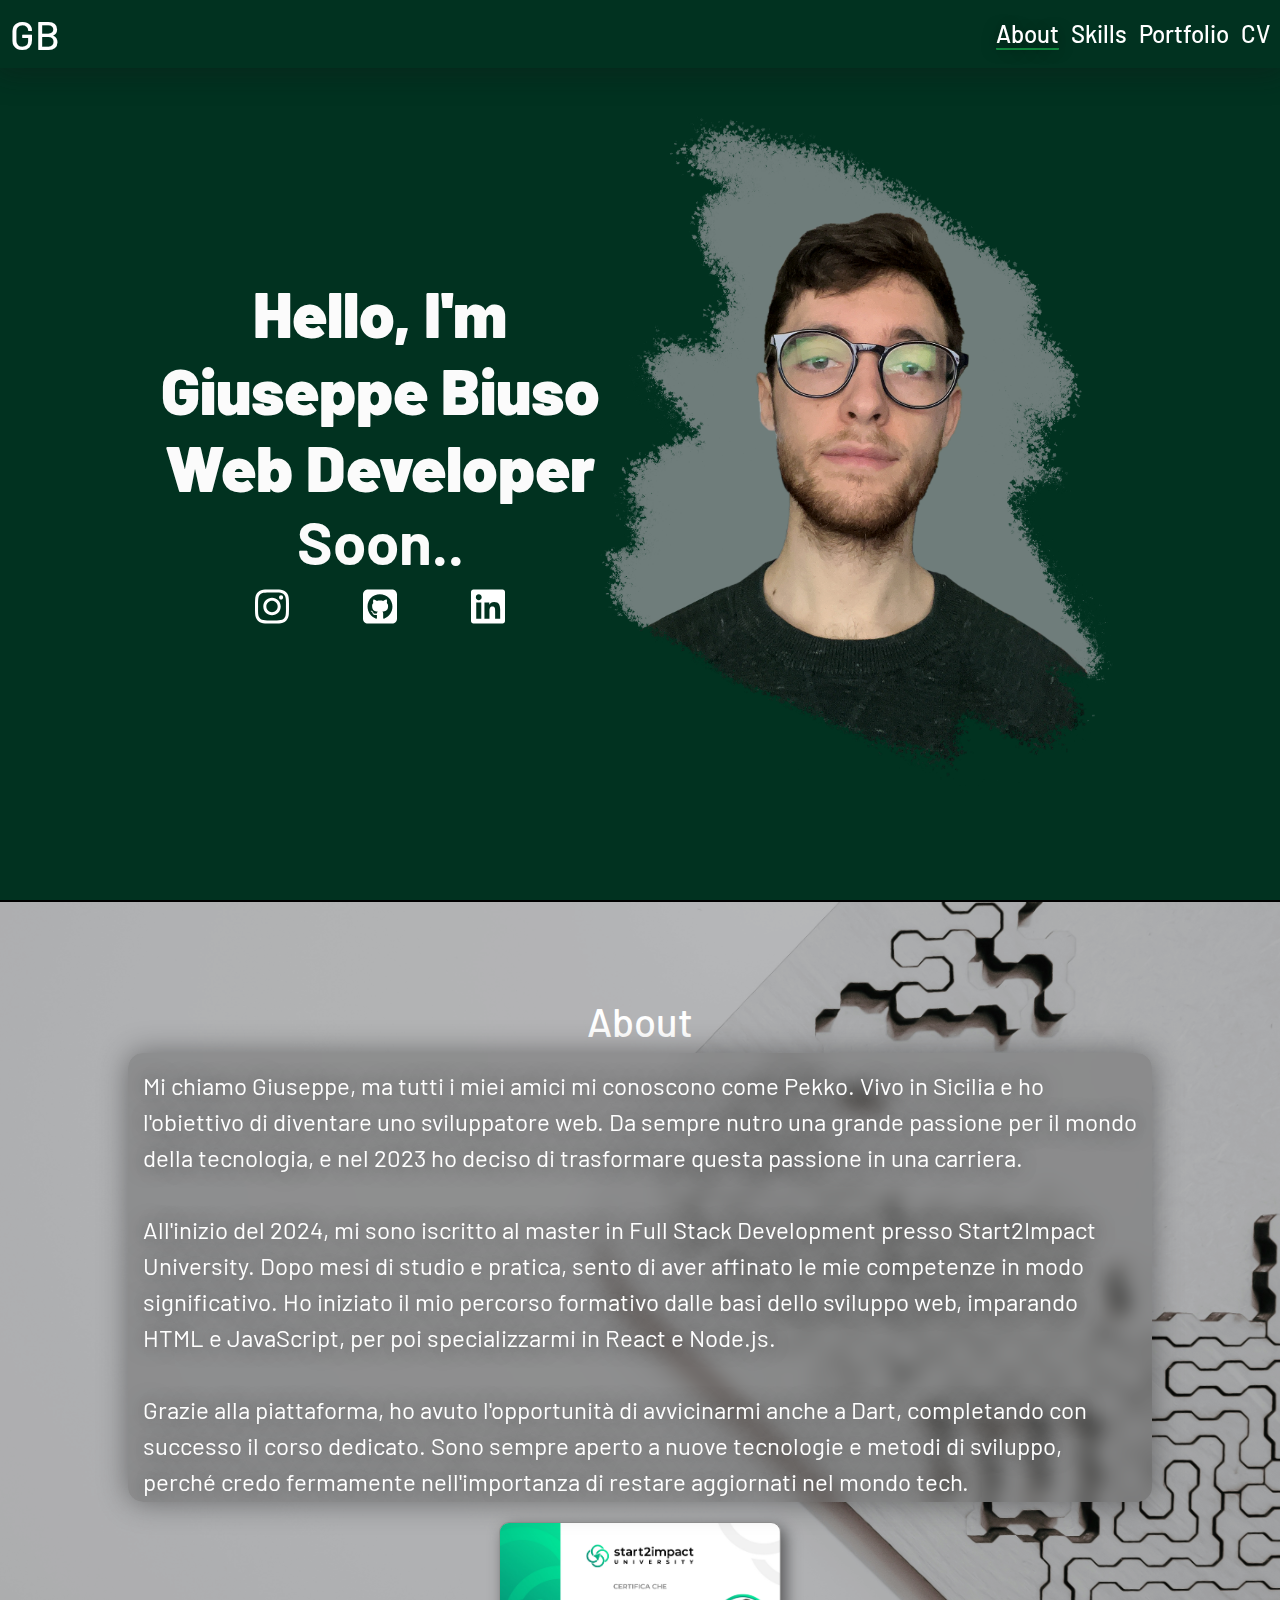
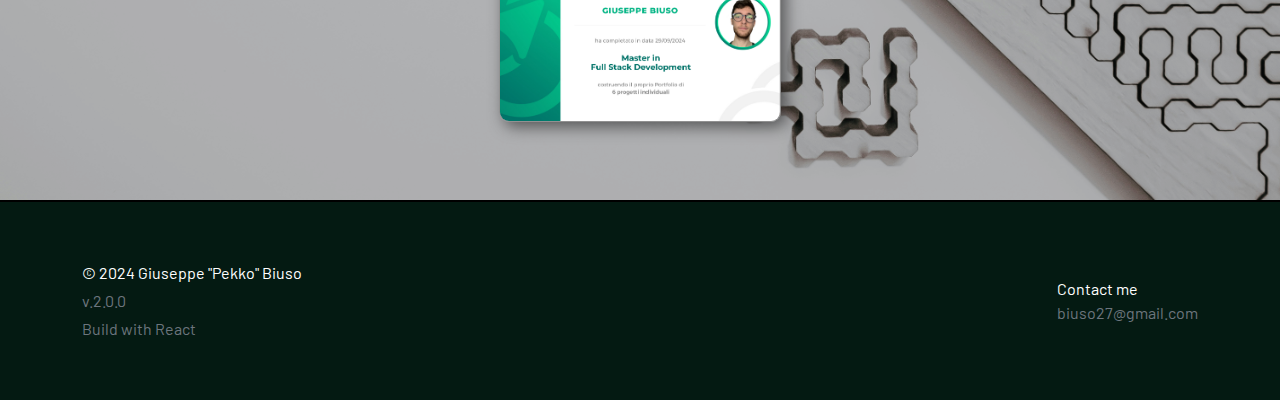
==== index.html @ 49a5f258 "bug fix" ====
<!DOCTYPE html>
<html lang="it">
    <head>
        <meta charset="UTF-8" />
        <link
            rel="icon"
            type="image/svg+xml"
            href="/assets/favicon-BQnBH8fR.ico"
        />
        <meta name="viewport" content="width=device-width, initial-scale=1.0" />

        <title>Giuseppe Biuso - Homepage</title>
        <link rel="preconnect" href="https://fonts.googleapis.com" />
        <link rel="preconnect" href="https://fonts.gstatic.com" crossorigin />
        <link
            href="https://fonts.googleapis.com/css2?family=Barlow:ital,wght@0,100;0,200;0,300;0,400;0,500;0,600;0,700;0,800;0,900;1,100;1,200;1,300;1,400;1,500;1,600;1,700;1,800;1,900&display=swap"
            rel="stylesheet"
        />

        <meta
            name="description"
            content="Benvenuto nella pagina personale di Giuseppe Biuso."
        />
        <meta property="og:title" content="Giuseppe Biuso" />
        <meta property="og:type" content="website" />
        <meta
            property="og:description"
            content="Giuseppe Biuso personal web page"
        />
        <meta
            property="og:image"
            content="src/assets/images/Screenshot.png"
        />
        <meta property="og:url" content="https://Pekko1.github.io" />
        <meta property="og:locale" content="it_IT" />
        <meta name="keywords" content="Giuseppe Biuso" />
      <script type="module" crossorigin src="/assets/index-DVzmm7uz.js"></script>
      <link rel="stylesheet" crossorigin href="/assets/index-DVERX_LL.css">
    </head>
    <body>
        <div id="root"></div>
    </body>
</html>
---- assets/index-DVERX_LL.css ----
@charset "UTF-8";._container_175j7_1{width:100%;position:relative}._section_175j7_11{opacity:0;visibility:hidden;transition:opacity .5s ease,transform .5s ease;width:100%;position:absolute}._active_175j7_29{opacity:1;visibility:visible}._test_175j7_39{background-color:var(--grey);border-top:2px solid black;height:100px}._navbar_ss2fh_1{width:100%;position:fixed;background-color:var(--green);padding:10px;display:flex;justify-content:space-between;align-items:center;-webkit-backdrop-filter:blur(30px);backdrop-filter:blur(30px);box-shadow:0 0 30px 5px #1616165e;z-index:100}._navbar_ss2fh_1 h1,._navbar_ss2fh_1 h4{margin:0}._navbar_ss2fh_1 h4{border-top:2px solid transparent;border-bottom:2px solid transparent;transition:border-bottom .3s ease}._navbar_ss2fh_1 h4._select_ss2fh_51{text-shadow:0px 5px 15px rgba(0,0,0,.5);border-bottom:2px solid rgb(17,146,66);border-radius:1px}._navbar_ss2fh_1 h4:hover{cursor:pointer}._navRight_ss2fh_71{display:flex;gap:12px}._navRight_ss2fh_71 ._test_ss2fh_83{text-decoration:none;color:#fff}._header_7y1z4_1:target{scroll-margin-top:500px}header{background-color:var(--green);background-image:url(/assets/texture-Co-ltQE9.jpg);background-size:cover;background-position:center;background-blend-mode:overlay}._header_7y1z4_1{scroll-margin-top:500px;display:flex;justify-content:center;align-items:center;flex-wrap:wrap;padding-top:100px;padding-bottom:100px;min-height:100vh}._hero_info_7y1z4_47{font-size:clamp(44px,5vw,108px);font-weight:900;color:var(--white)}._hero_info_7y1z4_47 span{display:block}._hero_info_7y1z4_47 span:first-child{font-size:clamp(44px,5vw,80px)}._hero_info_7y1z4_47 span:nth-child(4){font-size:clamp(44px,5vw,60px);font-weight:700;padding-bottom:10px}._profile_pic_7y1z4_87{display:block;max-height:75vh}._social_link_7y1z4_97{display:flex;justify-content:space-between;width:250px;list-style:none;padding:0}._social_link_7y1z4_97 img{width:34px;filter:invert(1)}@media only screen and (max-width: 1440px){._profile_pic_7y1z4_87{max-width:50vw;height:auto}._hero_info_7y1z4_47{margin:auto;text-align:center}._hero_info_7y1z4_47 span{line-height:normal}._social_link_7y1z4_97{margin:auto}}@media only screen and (max-width: 450px){._hero_info_7y1z4_47 span{font-size:2.75rem!important}}._base_1k4us_1{min-height:100vh;padding:100px 0 80px;display:flex;flex-direction:column;justify-content:space-between;align-items:center}._program_skills_1k4us_19{display:flex;justify-content:center;gap:20px;flex-wrap:wrap;margin:auto;padding:10px}._program_skills_1k4us_19 img{height:116px;filter:drop-shadow(0px 0px 15px rgba(0,0,0,.6))}._soft_skills_1k4us_47{display:flex;justify-content:center;flex-wrap:wrap;gap:35px;font-size:30px;text-decoration:underline;font-weight:400;color:#fff}._soft_skills_1k4us_47 span{text-shadow:0px 0px 20px rgba(0,0,0,.6)}@media only screen and (max-width: 940px){._program_skills_1k4us_19 img{height:80px}}@media only screen and (max-width: 450px){._soft_skills_1k4us_47 span{font-size:24px}}@media only screen and (max-width: 400px){._base_1k4us_1{padding:55px 0 0}}._base_megyr_1{height:100vh;padding:95px 0 80px;display:flex;flex-direction:column;justify-content:space-between;align-items:center}._containerM_megyr_21{background-color:#6a6a6a7f;max-height:80%;width:80%;border-radius:15px;box-shadow:0 0 30px #0006;padding:15px;overflow-y:auto}._blur_megyr_43{-webkit-backdrop-filter:blur(0px);backdrop-filter:blur(0px);transition:backdrop-filter 10s ease}._blurActive_megyr_53{-webkit-backdrop-filter:blur(10px);backdrop-filter:blur(10px)}._containerM_megyr_21 p{color:#fff;margin:0;font-size:clamp(19px,4vw,24px);text-shadow:0px 0px 20px rgba(0,0,0,.6)}._attestato_megyr_75{margin-top:20px;max-height:200px;border-radius:10px;border:1px solid rgb(145,145,145);box-shadow:5px 5px 15px #00000080}@media only screen and (max-width: 400px){._base_megyr_1{padding:55px 0 20px}._containerM_megyr_21 p{text-shadow:0px 0px 0px rgba(0,0,0,0)}._attestato_megyr_75{max-height:125px}}._base_1g5bi_1{min-height:100vh;padding:100px 0 200px;display:flex;flex-direction:column;justify-content:space-between;align-items:center}._containerM_1g5bi_23{width:100%;max-width:800px;height:500px;display:flex;justify-content:center;align-items:stretch;gap:1.25rem;transition:all .4s}._card_1g5bi_45{position:relative;flex:1;height:100%;transition:all .4s;cursor:pointer;border-radius:10px;box-shadow:5px 5px 15px #00000080;overflow:visible}._card_1g5bi_45:nth-child(odd){translate:0 -20px}._card_1g5bi_45:nth-child(2n){translate:0 20px}._containerM_1g5bi_23:hover>._card_1g5bi_45:not(:hover){filter:grayscale(100%)}._card_1g5bi_45:hover{flex:5}._screen_1g5bi_103{width:100%;height:100%;object-fit:cover;border-radius:10px;border:1px solid rgb(145,145,145)}._icon_1g5bi_119{position:absolute;top:-40px;left:50%;transform:translate(-50%);width:80px;height:auto;filter:drop-shadow(5px 10px 15px rgba(0,0,0,.6));z-index:1}._specialContainer_1g5bi_143{display:flex;gap:10px;position:absolute;top:-25px;left:50%;transform:translate(-50%);z-index:2}._iconSpecial_1g5bi_163{width:45px;filter:drop-shadow(50px 10px 15px rgba(0,0,0,.6))}@media only screen and (max-width: 750px){._icon_1g5bi_119{width:45px;top:-30px}}@media only screen and (max-width: 450px){._containerM_1g5bi_23{gap:.5rem;padding:0 10px}}@media only screen and (max-height: 950px){._containerM_1g5bi_23{height:350px}}@media only screen and (max-height: 700px){._containerM_1g5bi_23{height:200px}}._base_8517d_1{height:100vh;padding:95px 10px 80px;color:#000}._containerM_8517d_13{padding:15px;border-radius:15px;box-shadow:2px 7px 10px 3px #00000080;width:100%;max-height:100%;display:flex;flex-direction:column;gap:20px;background-color:#b5b5b5d4}._line_8517d_37{border:1px solid black;margin-bottom:10px}._work_8517d_47{display:flex;flex-wrap:wrap}._block_8517d_59{display:block;color:#1c1a1a}._left_8517d_69{flex:1.7;padding:10px 0 30px}._right_8517d_79{flex:2;border-left:2px solid black;padding:10px 0 30px 10px}@media only screen and (max-width: 900px){._containerM_8517d_13{overflow:auto}}@media only screen and (max-width: 400px){._base_8517d_1{padding:55px 10px 100px}}@media only screen and (max-width: 550px){._test_gqd4h_3{flex-direction:column;text-align:center;gap:25px}._special_gqd4h_15{order:1}._special2_gqd4h_23{order:2}}/*!
 * Bootstrap  v5.3.3 (https://getbootstrap.com/)
 * Copyright 2011-2024 The Bootstrap Authors
 * Licensed under MIT (https://github.com/twbs/bootstrap/blob/main/LICENSE)
 */:root,[data-bs-theme=light]{--bs-blue:#0d6efd;--bs-indigo:#6610f2;--bs-purple:#6f42c1;--bs-pink:#d63384;--bs-red:#dc3545;--bs-orange:#fd7e14;--bs-yellow:#ffc107;--bs-green:#198754;--bs-teal:#20c997;--bs-cyan:#0dcaf0;--bs-black:#000;--bs-white:#fff;--bs-gray:#6c757d;--bs-gray-dark:#343a40;--bs-gray-100:#f8f9fa;--bs-gray-200:#e9ecef;--bs-gray-300:#dee2e6;--bs-gray-400:#ced4da;--bs-gray-500:#adb5bd;--bs-gray-600:#6c757d;--bs-gray-700:#495057;--bs-gray-800:#343a40;--bs-gray-900:#212529;--bs-primary:#0d6efd;--bs-secondary:#6c757d;--bs-success:#198754;--bs-info:#0dcaf0;--bs-warning:#ffc107;--bs-danger:#dc3545;--bs-light:#f8f9fa;--bs-dark:#212529;--bs-primary-rgb:13,110,253;--bs-secondary-rgb:108,117,125;--bs-success-rgb:25,135,84;--bs-info-rgb:13,202,240;--bs-warning-rgb:255,193,7;--bs-danger-rgb:220,53,69;--bs-light-rgb:248,249,250;--bs-dark-rgb:33,37,41;--bs-primary-text-emphasis:#052c65;--bs-secondary-text-emphasis:#2b2f32;--bs-success-text-emphasis:#0a3622;--bs-info-text-emphasis:#055160;--bs-warning-text-emphasis:#664d03;--bs-danger-text-emphasis:#58151c;--bs-light-text-emphasis:#495057;--bs-dark-text-emphasis:#495057;--bs-primary-bg-subtle:#cfe2ff;--bs-secondary-bg-subtle:#e2e3e5;--bs-success-bg-subtle:#d1e7dd;--bs-info-bg-subtle:#cff4fc;--bs-warning-bg-subtle:#fff3cd;--bs-danger-bg-subtle:#f8d7da;--bs-light-bg-subtle:#fcfcfd;--bs-dark-bg-subtle:#ced4da;--bs-primary-border-subtle:#9ec5fe;--bs-secondary-border-subtle:#c4c8cb;--bs-success-border-subtle:#a3cfbb;--bs-info-border-subtle:#9eeaf9;--bs-warning-border-subtle:#ffe69c;--bs-danger-border-subtle:#f1aeb5;--bs-light-border-subtle:#e9ecef;--bs-dark-border-subtle:#adb5bd;--bs-white-rgb:255,255,255;--bs-black-rgb:0,0,0;--bs-font-sans-serif:system-ui,-apple-system,"Segoe UI",Roboto,"Helvetica Neue","Noto Sans","Liberation Sans",Arial,sans-serif,"Apple Color Emoji","Segoe UI Emoji","Segoe UI Symbol","Noto Color Emoji";--bs-font-monospace:SFMono-Regular,Menlo,Monaco,Consolas,"Liberation Mono","Courier New",monospace;--bs-gradient:linear-gradient(180deg, rgba(255, 255, 255, .15), rgba(255, 255, 255, 0));--bs-body-font-family:var(--bs-font-sans-serif);--bs-body-font-size:1rem;--bs-body-font-weight:400;--bs-body-line-height:1.5;--bs-body-color:#212529;--bs-body-color-rgb:33,37,41;--bs-body-bg:#fff;--bs-body-bg-rgb:255,255,255;--bs-emphasis-color:#000;--bs-emphasis-color-rgb:0,0,0;--bs-secondary-color:rgba(33, 37, 41, .75);--bs-secondary-color-rgb:33,37,41;--bs-secondary-bg:#e9ecef;--bs-secondary-bg-rgb:233,236,239;--bs-tertiary-color:rgba(33, 37, 41, .5);--bs-tertiary-color-rgb:33,37,41;--bs-tertiary-bg:#f8f9fa;--bs-tertiary-bg-rgb:248,249,250;--bs-heading-color:inherit;--bs-link-color:#0d6efd;--bs-link-color-rgb:13,110,253;--bs-link-decoration:underline;--bs-link-hover-color:#0a58ca;--bs-link-hover-color-rgb:10,88,202;--bs-code-color:#d63384;--bs-highlight-color:#212529;--bs-highlight-bg:#fff3cd;--bs-border-width:1px;--bs-border-style:solid;--bs-border-color:#dee2e6;--bs-border-color-translucent:rgba(0, 0, 0, .175);--bs-border-radius:.375rem;--bs-border-radius-sm:.25rem;--bs-border-radius-lg:.5rem;--bs-border-radius-xl:1rem;--bs-border-radius-xxl:2rem;--bs-border-radius-2xl:var(--bs-border-radius-xxl);--bs-border-radius-pill:50rem;--bs-box-shadow:0 .5rem 1rem rgba(0, 0, 0, .15);--bs-box-shadow-sm:0 .125rem .25rem rgba(0, 0, 0, .075);--bs-box-shadow-lg:0 1rem 3rem rgba(0, 0, 0, .175);--bs-box-shadow-inset:inset 0 1px 2px rgba(0, 0, 0, .075);--bs-focus-ring-width:.25rem;--bs-focus-ring-opacity:.25;--bs-focus-ring-color:rgba(13, 110, 253, .25);--bs-form-valid-color:#198754;--bs-form-valid-border-color:#198754;--bs-form-invalid-color:#dc3545;--bs-form-invalid-border-color:#dc3545}[data-bs-theme=dark]{color-scheme:dark;--bs-body-color:#dee2e6;--bs-body-color-rgb:222,226,230;--bs-body-bg:#212529;--bs-body-bg-rgb:33,37,41;--bs-emphasis-color:#fff;--bs-emphasis-color-rgb:255,255,255;--bs-secondary-color:rgba(222, 226, 230, .75);--bs-secondary-color-rgb:222,226,230;--bs-secondary-bg:#343a40;--bs-secondary-bg-rgb:52,58,64;--bs-tertiary-color:rgba(222, 226, 230, .5);--bs-tertiary-color-rgb:222,226,230;--bs-tertiary-bg:#2b3035;--bs-tertiary-bg-rgb:43,48,53;--bs-primary-text-emphasis:#6ea8fe;--bs-secondary-text-emphasis:#a7acb1;--bs-success-text-emphasis:#75b798;--bs-info-text-emphasis:#6edff6;--bs-warning-text-emphasis:#ffda6a;--bs-danger-text-emphasis:#ea868f;--bs-light-text-emphasis:#f8f9fa;--bs-dark-text-emphasis:#dee2e6;--bs-primary-bg-subtle:#031633;--bs-secondary-bg-subtle:#161719;--bs-success-bg-subtle:#051b11;--bs-info-bg-subtle:#032830;--bs-warning-bg-subtle:#332701;--bs-danger-bg-subtle:#2c0b0e;--bs-light-bg-subtle:#343a40;--bs-dark-bg-subtle:#1a1d20;--bs-primary-border-subtle:#084298;--bs-secondary-border-subtle:#41464b;--bs-success-border-subtle:#0f5132;--bs-info-border-subtle:#087990;--bs-warning-border-subtle:#997404;--bs-danger-border-subtle:#842029;--bs-light-border-subtle:#495057;--bs-dark-border-subtle:#343a40;--bs-heading-color:inherit;--bs-link-color:#6ea8fe;--bs-link-hover-color:#8bb9fe;--bs-link-color-rgb:110,168,254;--bs-link-hover-color-rgb:139,185,254;--bs-code-color:#e685b5;--bs-highlight-color:#dee2e6;--bs-highlight-bg:#664d03;--bs-border-color:#495057;--bs-border-color-translucent:rgba(255, 255, 255, .15);--bs-form-valid-color:#75b798;--bs-form-valid-border-color:#75b798;--bs-form-invalid-color:#ea868f;--bs-form-invalid-border-color:#ea868f}*,:after,:before{box-sizing:border-box}@media (prefers-reduced-motion:no-preference){:root{scroll-behavior:smooth}}body{margin:0;font-family:var(--bs-body-font-family);font-size:var(--bs-body-font-size);font-weight:var(--bs-body-font-weight);line-height:var(--bs-body-line-height);color:var(--bs-body-color);text-align:var(--bs-body-text-align);background-color:var(--bs-body-bg);-webkit-text-size-adjust:100%;-webkit-tap-highlight-color:transparent}hr{margin:1rem 0;color:inherit;border:0;border-top:var(--bs-border-width) solid;opacity:.25}.h1,.h2,.h3,.h4,.h5,.h6,h1,h2,h3,h4,h5,h6{margin-top:0;margin-bottom:.5rem;font-weight:500;line-height:1.2;color:var(--bs-heading-color)}.h1,h1{font-size:calc(1.375rem + 1.5vw)}@media (min-width:1200px){.h1,h1{font-size:2.5rem}}.h2,h2{font-size:calc(1.325rem + .9vw)}@media (min-width:1200px){.h2,h2{font-size:2rem}}.h3,h3{font-size:calc(1.3rem + .6vw)}@media (min-width:1200px){.h3,h3{font-size:1.75rem}}.h4,h4{font-size:calc(1.275rem + .3vw)}@media (min-width:1200px){.h4,h4{font-size:1.5rem}}.h5,h5{font-size:1.25rem}.h6,h6{font-size:1rem}p{margin-top:0;margin-bottom:1rem}abbr[title]{-webkit-text-decoration:underline dotted;text-decoration:underline dotted;cursor:help;-webkit-text-decoration-skip-ink:none;text-decoration-skip-ink:none}address{margin-bottom:1rem;font-style:normal;line-height:inherit}ol,ul{padding-left:2rem}dl,ol,ul{margin-top:0;margin-bottom:1rem}ol ol,ol ul,ul ol,ul ul{margin-bottom:0}dt{font-weight:700}dd{margin-bottom:.5rem;margin-left:0}blockquote{margin:0 0 1rem}b,strong{font-weight:bolder}.small,small{font-size:.875em}.mark,mark{padding:.1875em;color:var(--bs-highlight-color);background-color:var(--bs-highlight-bg)}sub,sup{position:relative;font-size:.75em;line-height:0;vertical-align:baseline}sub{bottom:-.25em}sup{top:-.5em}a{color:rgba(var(--bs-link-color-rgb),var(--bs-link-opacity,1));text-decoration:underline}a:hover{--bs-link-color-rgb:var(--bs-link-hover-color-rgb)}a:not([href]):not([class]),a:not([href]):not([class]):hover{color:inherit;text-decoration:none}code,kbd,pre,samp{font-family:var(--bs-font-monospace);font-size:1em}pre{display:block;margin-top:0;margin-bottom:1rem;overflow:auto;font-size:.875em}pre code{font-size:inherit;color:inherit;word-break:normal}code{font-size:.875em;color:var(--bs-code-color);word-wrap:break-word}a>code{color:inherit}kbd{padding:.1875rem .375rem;font-size:.875em;color:var(--bs-body-bg);background-color:var(--bs-body-color);border-radius:.25rem}kbd kbd{padding:0;font-size:1em}figure{margin:0 0 1rem}img,svg{vertical-align:middle}table{caption-side:bottom;border-collapse:collapse}caption{padding-top:.5rem;padding-bottom:.5rem;color:var(--bs-secondary-color);text-align:left}th{text-align:inherit;text-align:-webkit-match-parent}tbody,td,tfoot,th,thead,tr{border-color:inherit;border-style:solid;border-width:0}label{display:inline-block}button{border-radius:0}button:focus:not(:focus-visible){outline:0}button,input,optgroup,select,textarea{margin:0;font-family:inherit;font-size:inherit;line-height:inherit}button,select{text-transform:none}[role=button]{cursor:pointer}select{word-wrap:normal}select:disabled{opacity:1}[list]:not([type=date]):not([type=datetime-local]):not([type=month]):not([type=week]):not([type=time])::-webkit-calendar-picker-indicator{display:none!important}[type=button],[type=reset],[type=submit],button{-webkit-appearance:button}[type=button]:not(:disabled),[type=reset]:not(:disabled),[type=submit]:not(:disabled),button:not(:disabled){cursor:pointer}::-moz-focus-inner{padding:0;border-style:none}textarea{resize:vertical}fieldset{min-width:0;padding:0;margin:0;border:0}legend{float:left;width:100%;padding:0;margin-bottom:.5rem;font-size:calc(1.275rem + .3vw);line-height:inherit}@media (min-width:1200px){legend{font-size:1.5rem}}legend+*{clear:left}::-webkit-datetime-edit-day-field,::-webkit-datetime-edit-fields-wrapper,::-webkit-datetime-edit-hour-field,::-webkit-datetime-edit-minute,::-webkit-datetime-edit-month-field,::-webkit-datetime-edit-text,::-webkit-datetime-edit-year-field{padding:0}::-webkit-inner-spin-button{height:auto}[type=search]{-webkit-appearance:textfield;outline-offset:-2px}::-webkit-search-decoration{-webkit-appearance:none}::-webkit-color-swatch-wrapper{padding:0}::-webkit-file-upload-button{font:inherit;-webkit-appearance:button}::file-selector-button{font:inherit;-webkit-appearance:button}output{display:inline-block}iframe{border:0}summary{display:list-item;cursor:pointer}progress{vertical-align:baseline}[hidden]{display:none!important}.lead{font-size:1.25rem;font-weight:300}.display-1{font-size:calc(1.625rem + 4.5vw);font-weight:300;line-height:1.2}@media (min-width:1200px){.display-1{font-size:5rem}}.display-2{font-size:calc(1.575rem + 3.9vw);font-weight:300;line-height:1.2}@media (min-width:1200px){.display-2{font-size:4.5rem}}.display-3{font-size:calc(1.525rem + 3.3vw);font-weight:300;line-height:1.2}@media (min-width:1200px){.display-3{font-size:4rem}}.display-4{font-size:calc(1.475rem + 2.7vw);font-weight:300;line-height:1.2}@media (min-width:1200px){.display-4{font-size:3.5rem}}.display-5{font-size:calc(1.425rem + 2.1vw);font-weight:300;line-height:1.2}@media (min-width:1200px){.display-5{font-size:3rem}}.display-6{font-size:calc(1.375rem + 1.5vw);font-weight:300;line-height:1.2}@media (min-width:1200px){.display-6{font-size:2.5rem}}.list-unstyled,.list-inline{padding-left:0;list-style:none}.list-inline-item{display:inline-block}.list-inline-item:not(:last-child){margin-right:.5rem}.initialism{font-size:.875em;text-transform:uppercase}.blockquote{margin-bottom:1rem;font-size:1.25rem}.blockquote>:last-child{margin-bottom:0}.blockquote-footer{margin-top:-1rem;margin-bottom:1rem;font-size:.875em;color:#6c757d}.blockquote-footer:before{content:"— "}.img-fluid{max-width:100%;height:auto}.img-thumbnail{padding:.25rem;background-color:var(--bs-body-bg);border:var(--bs-border-width) solid var(--bs-border-color);border-radius:var(--bs-border-radius);max-width:100%;height:auto}.figure{display:inline-block}.figure-img{margin-bottom:.5rem;line-height:1}.figure-caption{font-size:.875em;color:var(--bs-secondary-color)}.container,.container-fluid,.container-lg,.container-md,.container-sm,.container-xl,.container-xxl{--bs-gutter-x:1.5rem;--bs-gutter-y:0;width:100%;padding-right:calc(var(--bs-gutter-x) * .5);padding-left:calc(var(--bs-gutter-x) * .5);margin-right:auto;margin-left:auto}@media (min-width:576px){.container,.container-sm{max-width:540px}}@media (min-width:768px){.container,.container-md,.container-sm{max-width:720px}}@media (min-width:992px){.container,.container-lg,.container-md,.container-sm{max-width:960px}}@media (min-width:1200px){.container,.container-lg,.container-md,.container-sm,.container-xl{max-width:1140px}}@media (min-width:1400px){.container,.container-lg,.container-md,.container-sm,.container-xl,.container-xxl{max-width:1320px}}:root{--bs-breakpoint-xs:0;--bs-breakpoint-sm:576px;--bs-breakpoint-md:768px;--bs-breakpoint-lg:992px;--bs-breakpoint-xl:1200px;--bs-breakpoint-xxl:1400px}.row{--bs-gutter-x:1.5rem;--bs-gutter-y:0;display:flex;flex-wrap:wrap;margin-top:calc(-1 * var(--bs-gutter-y));margin-right:calc(-.5 * var(--bs-gutter-x));margin-left:calc(-.5 * var(--bs-gutter-x))}.row>*{flex-shrink:0;width:100%;max-width:100%;padding-right:calc(var(--bs-gutter-x) * .5);padding-left:calc(var(--bs-gutter-x) * .5);margin-top:var(--bs-gutter-y)}.col{flex:1 0 0%}.row-cols-auto>*{flex:0 0 auto;width:auto}.row-cols-1>*{flex:0 0 auto;width:100%}.row-cols-2>*{flex:0 0 auto;width:50%}.row-cols-3>*{flex:0 0 auto;width:33.33333333%}.row-cols-4>*{flex:0 0 auto;width:25%}.row-cols-5>*{flex:0 0 auto;width:20%}.row-cols-6>*{flex:0 0 auto;width:16.66666667%}.col-auto{flex:0 0 auto;width:auto}.col-1{flex:0 0 auto;width:8.33333333%}.col-2{flex:0 0 auto;width:16.66666667%}.col-3{flex:0 0 auto;width:25%}.col-4{flex:0 0 auto;width:33.33333333%}.col-5{flex:0 0 auto;width:41.66666667%}.col-6{flex:0 0 auto;width:50%}.col-7{flex:0 0 auto;width:58.33333333%}.col-8{flex:0 0 auto;width:66.66666667%}.col-9{flex:0 0 auto;width:75%}.col-10{flex:0 0 auto;width:83.33333333%}.col-11{flex:0 0 auto;width:91.66666667%}.col-12{flex:0 0 auto;width:100%}.offset-1{margin-left:8.33333333%}.offset-2{margin-left:16.66666667%}.offset-3{margin-left:25%}.offset-4{margin-left:33.33333333%}.offset-5{margin-left:41.66666667%}.offset-6{margin-left:50%}.offset-7{margin-left:58.33333333%}.offset-8{margin-left:66.66666667%}.offset-9{margin-left:75%}.offset-10{margin-left:83.33333333%}.offset-11{margin-left:91.66666667%}.g-0,.gx-0{--bs-gutter-x:0}.g-0,.gy-0{--bs-gutter-y:0}.g-1,.gx-1{--bs-gutter-x:.25rem}.g-1,.gy-1{--bs-gutter-y:.25rem}.g-2,.gx-2{--bs-gutter-x:.5rem}.g-2,.gy-2{--bs-gutter-y:.5rem}.g-3,.gx-3{--bs-gutter-x:1rem}.g-3,.gy-3{--bs-gutter-y:1rem}.g-4,.gx-4{--bs-gutter-x:1.5rem}.g-4,.gy-4{--bs-gutter-y:1.5rem}.g-5,.gx-5{--bs-gutter-x:3rem}.g-5,.gy-5{--bs-gutter-y:3rem}@media (min-width:576px){.col-sm{flex:1 0 0%}.row-cols-sm-auto>*{flex:0 0 auto;width:auto}.row-cols-sm-1>*{flex:0 0 auto;width:100%}.row-cols-sm-2>*{flex:0 0 auto;width:50%}.row-cols-sm-3>*{flex:0 0 auto;width:33.33333333%}.row-cols-sm-4>*{flex:0 0 auto;width:25%}.row-cols-sm-5>*{flex:0 0 auto;width:20%}.row-cols-sm-6>*{flex:0 0 auto;width:16.66666667%}.col-sm-auto{flex:0 0 auto;width:auto}.col-sm-1{flex:0 0 auto;width:8.33333333%}.col-sm-2{flex:0 0 auto;width:16.66666667%}.col-sm-3{flex:0 0 auto;width:25%}.col-sm-4{flex:0 0 auto;width:33.33333333%}.col-sm-5{flex:0 0 auto;width:41.66666667%}.col-sm-6{flex:0 0 auto;width:50%}.col-sm-7{flex:0 0 auto;width:58.33333333%}.col-sm-8{flex:0 0 auto;width:66.66666667%}.col-sm-9{flex:0 0 auto;width:75%}.col-sm-10{flex:0 0 auto;width:83.33333333%}.col-sm-11{flex:0 0 auto;width:91.66666667%}.col-sm-12{flex:0 0 auto;width:100%}.offset-sm-0{margin-left:0}.offset-sm-1{margin-left:8.33333333%}.offset-sm-2{margin-left:16.66666667%}.offset-sm-3{margin-left:25%}.offset-sm-4{margin-left:33.33333333%}.offset-sm-5{margin-left:41.66666667%}.offset-sm-6{margin-left:50%}.offset-sm-7{margin-left:58.33333333%}.offset-sm-8{margin-left:66.66666667%}.offset-sm-9{margin-left:75%}.offset-sm-10{margin-left:83.33333333%}.offset-sm-11{margin-left:91.66666667%}.g-sm-0,.gx-sm-0{--bs-gutter-x:0}.g-sm-0,.gy-sm-0{--bs-gutter-y:0}.g-sm-1,.gx-sm-1{--bs-gutter-x:.25rem}.g-sm-1,.gy-sm-1{--bs-gutter-y:.25rem}.g-sm-2,.gx-sm-2{--bs-gutter-x:.5rem}.g-sm-2,.gy-sm-2{--bs-gutter-y:.5rem}.g-sm-3,.gx-sm-3{--bs-gutter-x:1rem}.g-sm-3,.gy-sm-3{--bs-gutter-y:1rem}.g-sm-4,.gx-sm-4{--bs-gutter-x:1.5rem}.g-sm-4,.gy-sm-4{--bs-gutter-y:1.5rem}.g-sm-5,.gx-sm-5{--bs-gutter-x:3rem}.g-sm-5,.gy-sm-5{--bs-gutter-y:3rem}}@media (min-width:768px){.col-md{flex:1 0 0%}.row-cols-md-auto>*{flex:0 0 auto;width:auto}.row-cols-md-1>*{flex:0 0 auto;width:100%}.row-cols-md-2>*{flex:0 0 auto;width:50%}.row-cols-md-3>*{flex:0 0 auto;width:33.33333333%}.row-cols-md-4>*{flex:0 0 auto;width:25%}.row-cols-md-5>*{flex:0 0 auto;width:20%}.row-cols-md-6>*{flex:0 0 auto;width:16.66666667%}.col-md-auto{flex:0 0 auto;width:auto}.col-md-1{flex:0 0 auto;width:8.33333333%}.col-md-2{flex:0 0 auto;width:16.66666667%}.col-md-3{flex:0 0 auto;width:25%}.col-md-4{flex:0 0 auto;width:33.33333333%}.col-md-5{flex:0 0 auto;width:41.66666667%}.col-md-6{flex:0 0 auto;width:50%}.col-md-7{flex:0 0 auto;width:58.33333333%}.col-md-8{flex:0 0 auto;width:66.66666667%}.col-md-9{flex:0 0 auto;width:75%}.col-md-10{flex:0 0 auto;width:83.33333333%}.col-md-11{flex:0 0 auto;width:91.66666667%}.col-md-12{flex:0 0 auto;width:100%}.offset-md-0{margin-left:0}.offset-md-1{margin-left:8.33333333%}.offset-md-2{margin-left:16.66666667%}.offset-md-3{margin-left:25%}.offset-md-4{margin-left:33.33333333%}.offset-md-5{margin-left:41.66666667%}.offset-md-6{margin-left:50%}.offset-md-7{margin-left:58.33333333%}.offset-md-8{margin-left:66.66666667%}.offset-md-9{margin-left:75%}.offset-md-10{margin-left:83.33333333%}.offset-md-11{margin-left:91.66666667%}.g-md-0,.gx-md-0{--bs-gutter-x:0}.g-md-0,.gy-md-0{--bs-gutter-y:0}.g-md-1,.gx-md-1{--bs-gutter-x:.25rem}.g-md-1,.gy-md-1{--bs-gutter-y:.25rem}.g-md-2,.gx-md-2{--bs-gutter-x:.5rem}.g-md-2,.gy-md-2{--bs-gutter-y:.5rem}.g-md-3,.gx-md-3{--bs-gutter-x:1rem}.g-md-3,.gy-md-3{--bs-gutter-y:1rem}.g-md-4,.gx-md-4{--bs-gutter-x:1.5rem}.g-md-4,.gy-md-4{--bs-gutter-y:1.5rem}.g-md-5,.gx-md-5{--bs-gutter-x:3rem}.g-md-5,.gy-md-5{--bs-gutter-y:3rem}}@media (min-width:992px){.col-lg{flex:1 0 0%}.row-cols-lg-auto>*{flex:0 0 auto;width:auto}.row-cols-lg-1>*{flex:0 0 auto;width:100%}.row-cols-lg-2>*{flex:0 0 auto;width:50%}.row-cols-lg-3>*{flex:0 0 auto;width:33.33333333%}.row-cols-lg-4>*{flex:0 0 auto;width:25%}.row-cols-lg-5>*{flex:0 0 auto;width:20%}.row-cols-lg-6>*{flex:0 0 auto;width:16.66666667%}.col-lg-auto{flex:0 0 auto;width:auto}.col-lg-1{flex:0 0 auto;width:8.33333333%}.col-lg-2{flex:0 0 auto;width:16.66666667%}.col-lg-3{flex:0 0 auto;width:25%}.col-lg-4{flex:0 0 auto;width:33.33333333%}.col-lg-5{flex:0 0 auto;width:41.66666667%}.col-lg-6{flex:0 0 auto;width:50%}.col-lg-7{flex:0 0 auto;width:58.33333333%}.col-lg-8{flex:0 0 auto;width:66.66666667%}.col-lg-9{flex:0 0 auto;width:75%}.col-lg-10{flex:0 0 auto;width:83.33333333%}.col-lg-11{flex:0 0 auto;width:91.66666667%}.col-lg-12{flex:0 0 auto;width:100%}.offset-lg-0{margin-left:0}.offset-lg-1{margin-left:8.33333333%}.offset-lg-2{margin-left:16.66666667%}.offset-lg-3{margin-left:25%}.offset-lg-4{margin-left:33.33333333%}.offset-lg-5{margin-left:41.66666667%}.offset-lg-6{margin-left:50%}.offset-lg-7{margin-left:58.33333333%}.offset-lg-8{margin-left:66.66666667%}.offset-lg-9{margin-left:75%}.offset-lg-10{margin-left:83.33333333%}.offset-lg-11{margin-left:91.66666667%}.g-lg-0,.gx-lg-0{--bs-gutter-x:0}.g-lg-0,.gy-lg-0{--bs-gutter-y:0}.g-lg-1,.gx-lg-1{--bs-gutter-x:.25rem}.g-lg-1,.gy-lg-1{--bs-gutter-y:.25rem}.g-lg-2,.gx-lg-2{--bs-gutter-x:.5rem}.g-lg-2,.gy-lg-2{--bs-gutter-y:.5rem}.g-lg-3,.gx-lg-3{--bs-gutter-x:1rem}.g-lg-3,.gy-lg-3{--bs-gutter-y:1rem}.g-lg-4,.gx-lg-4{--bs-gutter-x:1.5rem}.g-lg-4,.gy-lg-4{--bs-gutter-y:1.5rem}.g-lg-5,.gx-lg-5{--bs-gutter-x:3rem}.g-lg-5,.gy-lg-5{--bs-gutter-y:3rem}}@media (min-width:1200px){.col-xl{flex:1 0 0%}.row-cols-xl-auto>*{flex:0 0 auto;width:auto}.row-cols-xl-1>*{flex:0 0 auto;width:100%}.row-cols-xl-2>*{flex:0 0 auto;width:50%}.row-cols-xl-3>*{flex:0 0 auto;width:33.33333333%}.row-cols-xl-4>*{flex:0 0 auto;width:25%}.row-cols-xl-5>*{flex:0 0 auto;width:20%}.row-cols-xl-6>*{flex:0 0 auto;width:16.66666667%}.col-xl-auto{flex:0 0 auto;width:auto}.col-xl-1{flex:0 0 auto;width:8.33333333%}.col-xl-2{flex:0 0 auto;width:16.66666667%}.col-xl-3{flex:0 0 auto;width:25%}.col-xl-4{flex:0 0 auto;width:33.33333333%}.col-xl-5{flex:0 0 auto;width:41.66666667%}.col-xl-6{flex:0 0 auto;width:50%}.col-xl-7{flex:0 0 auto;width:58.33333333%}.col-xl-8{flex:0 0 auto;width:66.66666667%}.col-xl-9{flex:0 0 auto;width:75%}.col-xl-10{flex:0 0 auto;width:83.33333333%}.col-xl-11{flex:0 0 auto;width:91.66666667%}.col-xl-12{flex:0 0 auto;width:100%}.offset-xl-0{margin-left:0}.offset-xl-1{margin-left:8.33333333%}.offset-xl-2{margin-left:16.66666667%}.offset-xl-3{margin-left:25%}.offset-xl-4{margin-left:33.33333333%}.offset-xl-5{margin-left:41.66666667%}.offset-xl-6{margin-left:50%}.offset-xl-7{margin-left:58.33333333%}.offset-xl-8{margin-left:66.66666667%}.offset-xl-9{margin-left:75%}.offset-xl-10{margin-left:83.33333333%}.offset-xl-11{margin-left:91.66666667%}.g-xl-0,.gx-xl-0{--bs-gutter-x:0}.g-xl-0,.gy-xl-0{--bs-gutter-y:0}.g-xl-1,.gx-xl-1{--bs-gutter-x:.25rem}.g-xl-1,.gy-xl-1{--bs-gutter-y:.25rem}.g-xl-2,.gx-xl-2{--bs-gutter-x:.5rem}.g-xl-2,.gy-xl-2{--bs-gutter-y:.5rem}.g-xl-3,.gx-xl-3{--bs-gutter-x:1rem}.g-xl-3,.gy-xl-3{--bs-gutter-y:1rem}.g-xl-4,.gx-xl-4{--bs-gutter-x:1.5rem}.g-xl-4,.gy-xl-4{--bs-gutter-y:1.5rem}.g-xl-5,.gx-xl-5{--bs-gutter-x:3rem}.g-xl-5,.gy-xl-5{--bs-gutter-y:3rem}}@media (min-width:1400px){.col-xxl{flex:1 0 0%}.row-cols-xxl-auto>*{flex:0 0 auto;width:auto}.row-cols-xxl-1>*{flex:0 0 auto;width:100%}.row-cols-xxl-2>*{flex:0 0 auto;width:50%}.row-cols-xxl-3>*{flex:0 0 auto;width:33.33333333%}.row-cols-xxl-4>*{flex:0 0 auto;width:25%}.row-cols-xxl-5>*{flex:0 0 auto;width:20%}.row-cols-xxl-6>*{flex:0 0 auto;width:16.66666667%}.col-xxl-auto{flex:0 0 auto;width:auto}.col-xxl-1{flex:0 0 auto;width:8.33333333%}.col-xxl-2{flex:0 0 auto;width:16.66666667%}.col-xxl-3{flex:0 0 auto;width:25%}.col-xxl-4{flex:0 0 auto;width:33.33333333%}.col-xxl-5{flex:0 0 auto;width:41.66666667%}.col-xxl-6{flex:0 0 auto;width:50%}.col-xxl-7{flex:0 0 auto;width:58.33333333%}.col-xxl-8{flex:0 0 auto;width:66.66666667%}.col-xxl-9{flex:0 0 auto;width:75%}.col-xxl-10{flex:0 0 auto;width:83.33333333%}.col-xxl-11{flex:0 0 auto;width:91.66666667%}.col-xxl-12{flex:0 0 auto;width:100%}.offset-xxl-0{margin-left:0}.offset-xxl-1{margin-left:8.33333333%}.offset-xxl-2{margin-left:16.66666667%}.offset-xxl-3{margin-left:25%}.offset-xxl-4{margin-left:33.33333333%}.offset-xxl-5{margin-left:41.66666667%}.offset-xxl-6{margin-left:50%}.offset-xxl-7{margin-left:58.33333333%}.offset-xxl-8{margin-left:66.66666667%}.offset-xxl-9{margin-left:75%}.offset-xxl-10{margin-left:83.33333333%}.offset-xxl-11{margin-left:91.66666667%}.g-xxl-0,.gx-xxl-0{--bs-gutter-x:0}.g-xxl-0,.gy-xxl-0{--bs-gutter-y:0}.g-xxl-1,.gx-xxl-1{--bs-gutter-x:.25rem}.g-xxl-1,.gy-xxl-1{--bs-gutter-y:.25rem}.g-xxl-2,.gx-xxl-2{--bs-gutter-x:.5rem}.g-xxl-2,.gy-xxl-2{--bs-gutter-y:.5rem}.g-xxl-3,.gx-xxl-3{--bs-gutter-x:1rem}.g-xxl-3,.gy-xxl-3{--bs-gutter-y:1rem}.g-xxl-4,.gx-xxl-4{--bs-gutter-x:1.5rem}.g-xxl-4,.gy-xxl-4{--bs-gutter-y:1.5rem}.g-xxl-5,.gx-xxl-5{--bs-gutter-x:3rem}.g-xxl-5,.gy-xxl-5{--bs-gutter-y:3rem}}.table{--bs-table-color-type:initial;--bs-table-bg-type:initial;--bs-table-color-state:initial;--bs-table-bg-state:initial;--bs-table-color:var(--bs-emphasis-color);--bs-table-bg:var(--bs-body-bg);--bs-table-border-color:var(--bs-border-color);--bs-table-accent-bg:transparent;--bs-table-striped-color:var(--bs-emphasis-color);--bs-table-striped-bg:rgba(var(--bs-emphasis-color-rgb), .05);--bs-table-active-color:var(--bs-emphasis-color);--bs-table-active-bg:rgba(var(--bs-emphasis-color-rgb), .1);--bs-table-hover-color:var(--bs-emphasis-color);--bs-table-hover-bg:rgba(var(--bs-emphasis-color-rgb), .075);width:100%;margin-bottom:1rem;vertical-align:top;border-color:var(--bs-table-border-color)}.table>:not(caption)>*>*{padding:.5rem;color:var(--bs-table-color-state,var(--bs-table-color-type,var(--bs-table-color)));background-color:var(--bs-table-bg);border-bottom-width:var(--bs-border-width);box-shadow:inset 0 0 0 9999px var(--bs-table-bg-state,var(--bs-table-bg-type,var(--bs-table-accent-bg)))}.table>tbody{vertical-align:inherit}.table>thead{vertical-align:bottom}.table-group-divider{border-top:calc(var(--bs-border-width) * 2) solid currentcolor}.caption-top{caption-side:top}.table-sm>:not(caption)>*>*{padding:.25rem}.table-bordered>:not(caption)>*{border-width:var(--bs-border-width) 0}.table-bordered>:not(caption)>*>*{border-width:0 var(--bs-border-width)}.table-borderless>:not(caption)>*>*{border-bottom-width:0}.table-borderless>:not(:first-child){border-top-width:0}.table-striped>tbody>tr:nth-of-type(odd)>*{--bs-table-color-type:var(--bs-table-striped-color);--bs-table-bg-type:var(--bs-table-striped-bg)}.table-striped-columns>:not(caption)>tr>:nth-child(2n){--bs-table-color-type:var(--bs-table-striped-color);--bs-table-bg-type:var(--bs-table-striped-bg)}.table-active{--bs-table-color-state:var(--bs-table-active-color);--bs-table-bg-state:var(--bs-table-active-bg)}.table-hover>tbody>tr:hover>*{--bs-table-color-state:var(--bs-table-hover-color);--bs-table-bg-state:var(--bs-table-hover-bg)}.table-primary{--bs-table-color:#000;--bs-table-bg:#cfe2ff;--bs-table-border-color:#a6b5cc;--bs-table-striped-bg:#c5d7f2;--bs-table-striped-color:#000;--bs-table-active-bg:#bacbe6;--bs-table-active-color:#000;--bs-table-hover-bg:#bfd1ec;--bs-table-hover-color:#000;color:var(--bs-table-color);border-color:var(--bs-table-border-color)}.table-secondary{--bs-table-color:#000;--bs-table-bg:#e2e3e5;--bs-table-border-color:#b5b6b7;--bs-table-striped-bg:#d7d8da;--bs-table-striped-color:#000;--bs-table-active-bg:#cbccce;--bs-table-active-color:#000;--bs-table-hover-bg:#d1d2d4;--bs-table-hover-color:#000;color:var(--bs-table-color);border-color:var(--bs-table-border-color)}.table-success{--bs-table-color:#000;--bs-table-bg:#d1e7dd;--bs-table-border-color:#a7b9b1;--bs-table-striped-bg:#c7dbd2;--bs-table-striped-color:#000;--bs-table-active-bg:#bcd0c7;--bs-table-active-color:#000;--bs-table-hover-bg:#c1d6cc;--bs-table-hover-color:#000;color:var(--bs-table-color);border-color:var(--bs-table-border-color)}.table-info{--bs-table-color:#000;--bs-table-bg:#cff4fc;--bs-table-border-color:#a6c3ca;--bs-table-striped-bg:#c5e8ef;--bs-table-striped-color:#000;--bs-table-active-bg:#badce3;--bs-table-active-color:#000;--bs-table-hover-bg:#bfe2e9;--bs-table-hover-color:#000;color:var(--bs-table-color);border-color:var(--bs-table-border-color)}.table-warning{--bs-table-color:#000;--bs-table-bg:#fff3cd;--bs-table-border-color:#ccc2a4;--bs-table-striped-bg:#f2e7c3;--bs-table-striped-color:#000;--bs-table-active-bg:#e6dbb9;--bs-table-active-color:#000;--bs-table-hover-bg:#ece1be;--bs-table-hover-color:#000;color:var(--bs-table-color);border-color:var(--bs-table-border-color)}.table-danger{--bs-table-color:#000;--bs-table-bg:#f8d7da;--bs-table-border-color:#c6acae;--bs-table-striped-bg:#eccccf;--bs-table-striped-color:#000;--bs-table-active-bg:#dfc2c4;--bs-table-active-color:#000;--bs-table-hover-bg:#e5c7ca;--bs-table-hover-color:#000;color:var(--bs-table-color);border-color:var(--bs-table-border-color)}.table-light{--bs-table-color:#000;--bs-table-bg:#f8f9fa;--bs-table-border-color:#c6c7c8;--bs-table-striped-bg:#ecedee;--bs-table-striped-color:#000;--bs-table-active-bg:#dfe0e1;--bs-table-active-color:#000;--bs-table-hover-bg:#e5e6e7;--bs-table-hover-color:#000;color:var(--bs-table-color);border-color:var(--bs-table-border-color)}.table-dark{--bs-table-color:#fff;--bs-table-bg:#212529;--bs-table-border-color:#4d5154;--bs-table-striped-bg:#2c3034;--bs-table-striped-color:#fff;--bs-table-active-bg:#373b3e;--bs-table-active-color:#fff;--bs-table-hover-bg:#323539;--bs-table-hover-color:#fff;color:var(--bs-table-color);border-color:var(--bs-table-border-color)}.table-responsive{overflow-x:auto;-webkit-overflow-scrolling:touch}@media (max-width:575.98px){.table-responsive-sm{overflow-x:auto;-webkit-overflow-scrolling:touch}}@media (max-width:767.98px){.table-responsive-md{overflow-x:auto;-webkit-overflow-scrolling:touch}}@media (max-width:991.98px){.table-responsive-lg{overflow-x:auto;-webkit-overflow-scrolling:touch}}@media (max-width:1199.98px){.table-responsive-xl{overflow-x:auto;-webkit-overflow-scrolling:touch}}@media (max-width:1399.98px){.table-responsive-xxl{overflow-x:auto;-webkit-overflow-scrolling:touch}}.form-label{margin-bottom:.5rem}.col-form-label{padding-top:calc(.375rem + var(--bs-border-width));padding-bottom:calc(.375rem + var(--bs-border-width));margin-bottom:0;font-size:inherit;line-height:1.5}.col-form-label-lg{padding-top:calc(.5rem + var(--bs-border-width));padding-bottom:calc(.5rem + var(--bs-border-width));font-size:1.25rem}.col-form-label-sm{padding-top:calc(.25rem + var(--bs-border-width));padding-bottom:calc(.25rem + var(--bs-border-width));font-size:.875rem}.form-text{margin-top:.25rem;font-size:.875em;color:var(--bs-secondary-color)}.form-control{display:block;width:100%;padding:.375rem .75rem;font-size:1rem;font-weight:400;line-height:1.5;color:var(--bs-body-color);-webkit-appearance:none;-moz-appearance:none;appearance:none;background-color:var(--bs-body-bg);background-clip:padding-box;border:var(--bs-border-width) solid var(--bs-border-color);border-radius:var(--bs-border-radius);transition:border-color .15s ease-in-out,box-shadow .15s ease-in-out}@media (prefers-reduced-motion:reduce){.form-control{transition:none}}.form-control[type=file]{overflow:hidden}.form-control[type=file]:not(:disabled):not([readonly]){cursor:pointer}.form-control:focus{color:var(--bs-body-color);background-color:var(--bs-body-bg);border-color:#86b7fe;outline:0;box-shadow:0 0 0 .25rem #0d6efd40}.form-control::-webkit-date-and-time-value{min-width:85px;height:1.5em;margin:0}.form-control::-webkit-datetime-edit{display:block;padding:0}.form-control::-moz-placeholder{color:var(--bs-secondary-color);opacity:1}.form-control::placeholder{color:var(--bs-secondary-color);opacity:1}.form-control:disabled{background-color:var(--bs-secondary-bg);opacity:1}.form-control::-webkit-file-upload-button{padding:.375rem .75rem;margin:-.375rem -.75rem;-webkit-margin-end:.75rem;margin-inline-end:.75rem;color:var(--bs-body-color);background-color:var(--bs-tertiary-bg);pointer-events:none;border-color:inherit;border-style:solid;border-width:0;border-inline-end-width:var(--bs-border-width);border-radius:0;-webkit-transition:color .15s ease-in-out,background-color .15s ease-in-out,border-color .15s ease-in-out,box-shadow .15s ease-in-out;transition:color .15s ease-in-out,background-color .15s ease-in-out,border-color .15s ease-in-out,box-shadow .15s ease-in-out}.form-control::file-selector-button{padding:.375rem .75rem;margin:-.375rem -.75rem;-webkit-margin-end:.75rem;margin-inline-end:.75rem;color:var(--bs-body-color);background-color:var(--bs-tertiary-bg);pointer-events:none;border-color:inherit;border-style:solid;border-width:0;border-inline-end-width:var(--bs-border-width);border-radius:0;transition:color .15s ease-in-out,background-color .15s ease-in-out,border-color .15s ease-in-out,box-shadow .15s ease-in-out}@media (prefers-reduced-motion:reduce){.form-control::-webkit-file-upload-button{-webkit-transition:none;transition:none}.form-control::file-selector-button{transition:none}}.form-control:hover:not(:disabled):not([readonly])::-webkit-file-upload-button{background-color:var(--bs-secondary-bg)}.form-control:hover:not(:disabled):not([readonly])::file-selector-button{background-color:var(--bs-secondary-bg)}.form-control-plaintext{display:block;width:100%;padding:.375rem 0;margin-bottom:0;line-height:1.5;color:var(--bs-body-color);background-color:transparent;border:solid transparent;border-width:var(--bs-border-width) 0}.form-control-plaintext:focus{outline:0}.form-control-plaintext.form-control-lg,.form-control-plaintext.form-control-sm{padding-right:0;padding-left:0}.form-control-sm{min-height:calc(1.5em + .5rem + calc(var(--bs-border-width) * 2));padding:.25rem .5rem;font-size:.875rem;border-radius:var(--bs-border-radius-sm)}.form-control-sm::-webkit-file-upload-button{padding:.25rem .5rem;margin:-.25rem -.5rem;-webkit-margin-end:.5rem;margin-inline-end:.5rem}.form-control-sm::file-selector-button{padding:.25rem .5rem;margin:-.25rem -.5rem;-webkit-margin-end:.5rem;margin-inline-end:.5rem}.form-control-lg{min-height:calc(1.5em + 1rem + calc(var(--bs-border-width) * 2));padding:.5rem 1rem;font-size:1.25rem;border-radius:var(--bs-border-radius-lg)}.form-control-lg::-webkit-file-upload-button{padding:.5rem 1rem;margin:-.5rem -1rem;-webkit-margin-end:1rem;margin-inline-end:1rem}.form-control-lg::file-selector-button{padding:.5rem 1rem;margin:-.5rem -1rem;-webkit-margin-end:1rem;margin-inline-end:1rem}textarea.form-control{min-height:calc(1.5em + .75rem + calc(var(--bs-border-width) * 2))}textarea.form-control-sm{min-height:calc(1.5em + .5rem + calc(var(--bs-border-width) * 2))}textarea.form-control-lg{min-height:calc(1.5em + 1rem + calc(var(--bs-border-width) * 2))}.form-control-color{width:3rem;height:calc(1.5em + .75rem + calc(var(--bs-border-width) * 2));padding:.375rem}.form-control-color:not(:disabled):not([readonly]){cursor:pointer}.form-control-color::-moz-color-swatch{border:0!important;border-radius:var(--bs-border-radius)}.form-control-color::-webkit-color-swatch{border:0!important;border-radius:var(--bs-border-radius)}.form-control-color.form-control-sm{height:calc(1.5em + .5rem + calc(var(--bs-border-width) * 2))}.form-control-color.form-control-lg{height:calc(1.5em + 1rem + calc(var(--bs-border-width) * 2))}.form-select{--bs-form-select-bg-img:url("data:image/svg+xml,%3csvg xmlns='http://www.w3.org/2000/svg' viewBox='0 0 16 16'%3e%3cpath fill='none' stroke='%23343a40' stroke-linecap='round' stroke-linejoin='round' stroke-width='2' d='m2 5 6 6 6-6'/%3e%3c/svg%3e");display:block;width:100%;padding:.375rem 2.25rem .375rem .75rem;font-size:1rem;font-weight:400;line-height:1.5;color:var(--bs-body-color);-webkit-appearance:none;-moz-appearance:none;appearance:none;background-color:var(--bs-body-bg);background-image:var(--bs-form-select-bg-img),var(--bs-form-select-bg-icon,none);background-repeat:no-repeat;background-position:right .75rem center;background-size:16px 12px;border:var(--bs-border-width) solid var(--bs-border-color);border-radius:var(--bs-border-radius);transition:border-color .15s ease-in-out,box-shadow .15s ease-in-out}@media (prefers-reduced-motion:reduce){.form-select{transition:none}}.form-select:focus{border-color:#86b7fe;outline:0;box-shadow:0 0 0 .25rem #0d6efd40}.form-select[multiple],.form-select[size]:not([size="1"]){padding-right:.75rem;background-image:none}.form-select:disabled{background-color:var(--bs-secondary-bg)}.form-select:-moz-focusring{color:transparent;text-shadow:0 0 0 var(--bs-body-color)}.form-select-sm{padding-top:.25rem;padding-bottom:.25rem;padding-left:.5rem;font-size:.875rem;border-radius:var(--bs-border-radius-sm)}.form-select-lg{padding-top:.5rem;padding-bottom:.5rem;padding-left:1rem;font-size:1.25rem;border-radius:var(--bs-border-radius-lg)}[data-bs-theme=dark] .form-select{--bs-form-select-bg-img:url("data:image/svg+xml,%3csvg xmlns='http://www.w3.org/2000/svg' viewBox='0 0 16 16'%3e%3cpath fill='none' stroke='%23dee2e6' stroke-linecap='round' stroke-linejoin='round' stroke-width='2' d='m2 5 6 6 6-6'/%3e%3c/svg%3e")}.form-check{display:block;min-height:1.5rem;padding-left:1.5em;margin-bottom:.125rem}.form-check .form-check-input{float:left;margin-left:-1.5em}.form-check-reverse{padding-right:1.5em;padding-left:0;text-align:right}.form-check-reverse .form-check-input{float:right;margin-right:-1.5em;margin-left:0}.form-check-input{--bs-form-check-bg:var(--bs-body-bg);flex-shrink:0;width:1em;height:1em;margin-top:.25em;vertical-align:top;-webkit-appearance:none;-moz-appearance:none;appearance:none;background-color:var(--bs-form-check-bg);background-image:var(--bs-form-check-bg-image);background-repeat:no-repeat;background-position:center;background-size:contain;border:var(--bs-border-width) solid var(--bs-border-color);-webkit-print-color-adjust:exact;color-adjust:exact;print-color-adjust:exact}.form-check-input[type=checkbox]{border-radius:.25em}.form-check-input[type=radio]{border-radius:50%}.form-check-input:active{filter:brightness(90%)}.form-check-input:focus{border-color:#86b7fe;outline:0;box-shadow:0 0 0 .25rem #0d6efd40}.form-check-input:checked{background-color:#0d6efd;border-color:#0d6efd}.form-check-input:checked[type=checkbox]{--bs-form-check-bg-image:url("data:image/svg+xml,%3csvg xmlns='http://www.w3.org/2000/svg' viewBox='0 0 20 20'%3e%3cpath fill='none' stroke='%23fff' stroke-linecap='round' stroke-linejoin='round' stroke-width='3' d='m6 10 3 3 6-6'/%3e%3c/svg%3e")}.form-check-input:checked[type=radio]{--bs-form-check-bg-image:url("data:image/svg+xml,%3csvg xmlns='http://www.w3.org/2000/svg' viewBox='-4 -4 8 8'%3e%3ccircle r='2' fill='%23fff'/%3e%3c/svg%3e")}.form-check-input[type=checkbox]:indeterminate{background-color:#0d6efd;border-color:#0d6efd;--bs-form-check-bg-image:url("data:image/svg+xml,%3csvg xmlns='http://www.w3.org/2000/svg' viewBox='0 0 20 20'%3e%3cpath fill='none' stroke='%23fff' stroke-linecap='round' stroke-linejoin='round' stroke-width='3' d='M6 10h8'/%3e%3c/svg%3e")}.form-check-input:disabled{pointer-events:none;filter:none;opacity:.5}.form-check-input:disabled~.form-check-label,.form-check-input[disabled]~.form-check-label{cursor:default;opacity:.5}.form-switch{padding-left:2.5em}.form-switch .form-check-input{--bs-form-switch-bg:url("data:image/svg+xml,%3csvg xmlns='http://www.w3.org/2000/svg' viewBox='-4 -4 8 8'%3e%3ccircle r='3' fill='rgba%280, 0, 0, 0.25%29'/%3e%3c/svg%3e");width:2em;margin-left:-2.5em;background-image:var(--bs-form-switch-bg);background-position:left center;border-radius:2em;transition:background-position .15s ease-in-out}@media (prefers-reduced-motion:reduce){.form-switch .form-check-input{transition:none}}.form-switch .form-check-input:focus{--bs-form-switch-bg:url("data:image/svg+xml,%3csvg xmlns='http://www.w3.org/2000/svg' viewBox='-4 -4 8 8'%3e%3ccircle r='3' fill='%2386b7fe'/%3e%3c/svg%3e")}.form-switch .form-check-input:checked{background-position:right center;--bs-form-switch-bg:url("data:image/svg+xml,%3csvg xmlns='http://www.w3.org/2000/svg' viewBox='-4 -4 8 8'%3e%3ccircle r='3' fill='%23fff'/%3e%3c/svg%3e")}.form-switch.form-check-reverse{padding-right:2.5em;padding-left:0}.form-switch.form-check-reverse .form-check-input{margin-right:-2.5em;margin-left:0}.form-check-inline{display:inline-block;margin-right:1rem}.btn-check{position:absolute;clip:rect(0,0,0,0);pointer-events:none}.btn-check:disabled+.btn,.btn-check[disabled]+.btn{pointer-events:none;filter:none;opacity:.65}[data-bs-theme=dark] .form-switch .form-check-input:not(:checked):not(:focus){--bs-form-switch-bg:url("data:image/svg+xml,%3csvg xmlns='http://www.w3.org/2000/svg' viewBox='-4 -4 8 8'%3e%3ccircle r='3' fill='rgba%28255, 255, 255, 0.25%29'/%3e%3c/svg%3e")}.form-range{width:100%;height:1.5rem;padding:0;-webkit-appearance:none;-moz-appearance:none;appearance:none;background-color:transparent}.form-range:focus{outline:0}.form-range:focus::-webkit-slider-thumb{box-shadow:0 0 0 1px #fff,0 0 0 .25rem #0d6efd40}.form-range:focus::-moz-range-thumb{box-shadow:0 0 0 1px #fff,0 0 0 .25rem #0d6efd40}.form-range::-moz-focus-outer{border:0}.form-range::-webkit-slider-thumb{width:1rem;height:1rem;margin-top:-.25rem;-webkit-appearance:none;-moz-appearance:none;appearance:none;background-color:#0d6efd;border:0;border-radius:1rem;-webkit-transition:background-color .15s ease-in-out,border-color .15s ease-in-out,box-shadow .15s ease-in-out;transition:background-color .15s ease-in-out,border-color .15s ease-in-out,box-shadow .15s ease-in-out}@media (prefers-reduced-motion:reduce){.form-range::-webkit-slider-thumb{-webkit-transition:none;transition:none}}.form-range::-webkit-slider-thumb:active{background-color:#b6d4fe}.form-range::-webkit-slider-runnable-track{width:100%;height:.5rem;color:transparent;cursor:pointer;background-color:var(--bs-secondary-bg);border-color:transparent;border-radius:1rem}.form-range::-moz-range-thumb{width:1rem;height:1rem;-moz-appearance:none;-webkit-appearance:none;appearance:none;background-color:#0d6efd;border:0;border-radius:1rem;-moz-transition:background-color .15s ease-in-out,border-color .15s ease-in-out,box-shadow .15s ease-in-out;transition:background-color .15s ease-in-out,border-color .15s ease-in-out,box-shadow .15s ease-in-out}@media (prefers-reduced-motion:reduce){.form-range::-moz-range-thumb{-moz-transition:none;transition:none}}.form-range::-moz-range-thumb:active{background-color:#b6d4fe}.form-range::-moz-range-track{width:100%;height:.5rem;color:transparent;cursor:pointer;background-color:var(--bs-secondary-bg);border-color:transparent;border-radius:1rem}.form-range:disabled{pointer-events:none}.form-range:disabled::-webkit-slider-thumb{background-color:var(--bs-secondary-color)}.form-range:disabled::-moz-range-thumb{background-color:var(--bs-secondary-color)}.form-floating{position:relative}.form-floating>.form-control,.form-floating>.form-control-plaintext,.form-floating>.form-select{height:calc(3.5rem + calc(var(--bs-border-width) * 2));min-height:calc(3.5rem + calc(var(--bs-border-width) * 2));line-height:1.25}.form-floating>label{position:absolute;top:0;left:0;z-index:2;height:100%;padding:1rem .75rem;overflow:hidden;text-align:start;text-overflow:ellipsis;white-space:nowrap;pointer-events:none;border:var(--bs-border-width) solid transparent;transform-origin:0 0;transition:opacity .1s ease-in-out,transform .1s ease-in-out}@media (prefers-reduced-motion:reduce){.form-floating>label{transition:none}}.form-floating>.form-control,.form-floating>.form-control-plaintext{padding:1rem .75rem}.form-floating>.form-control-plaintext::-moz-placeholder,.form-floating>.form-control::-moz-placeholder{color:transparent}.form-floating>.form-control-plaintext::placeholder,.form-floating>.form-control::placeholder{color:transparent}.form-floating>.form-control-plaintext:not(:-moz-placeholder-shown),.form-floating>.form-control:not(:-moz-placeholder-shown){padding-top:1.625rem;padding-bottom:.625rem}.form-floating>.form-control-plaintext:focus,.form-floating>.form-control-plaintext:not(:placeholder-shown),.form-floating>.form-control:focus,.form-floating>.form-control:not(:placeholder-shown){padding-top:1.625rem;padding-bottom:.625rem}.form-floating>.form-control-plaintext:-webkit-autofill,.form-floating>.form-control:-webkit-autofill{padding-top:1.625rem;padding-bottom:.625rem}.form-floating>.form-select{padding-top:1.625rem;padding-bottom:.625rem}.form-floating>.form-control:not(:-moz-placeholder-shown)~label{color:rgba(var(--bs-body-color-rgb),.65);transform:scale(.85) translateY(-.5rem) translate(.15rem)}.form-floating>.form-control-plaintext~label,.form-floating>.form-control:focus~label,.form-floating>.form-control:not(:placeholder-shown)~label,.form-floating>.form-select~label{color:rgba(var(--bs-body-color-rgb),.65);transform:scale(.85) translateY(-.5rem) translate(.15rem)}.form-floating>.form-control:not(:-moz-placeholder-shown)~label:after{position:absolute;top:1rem;right:.375rem;bottom:1rem;left:.375rem;z-index:-1;height:1.5em;content:"";background-color:var(--bs-body-bg);border-radius:var(--bs-border-radius)}.form-floating>.form-control-plaintext~label:after,.form-floating>.form-control:focus~label:after,.form-floating>.form-control:not(:placeholder-shown)~label:after,.form-floating>.form-select~label:after{position:absolute;top:1rem;right:.375rem;bottom:1rem;left:.375rem;z-index:-1;height:1.5em;content:"";background-color:var(--bs-body-bg);border-radius:var(--bs-border-radius)}.form-floating>.form-control:-webkit-autofill~label{color:rgba(var(--bs-body-color-rgb),.65);transform:scale(.85) translateY(-.5rem) translate(.15rem)}.form-floating>.form-control-plaintext~label{border-width:var(--bs-border-width) 0}.form-floating>.form-control:disabled~label,.form-floating>:disabled~label{color:#6c757d}.form-floating>.form-control:disabled~label:after,.form-floating>:disabled~label:after{background-color:var(--bs-secondary-bg)}.input-group{position:relative;display:flex;flex-wrap:wrap;align-items:stretch;width:100%}.input-group>.form-control,.input-group>.form-floating,.input-group>.form-select{position:relative;flex:1 1 auto;width:1%;min-width:0}.input-group>.form-control:focus,.input-group>.form-floating:focus-within,.input-group>.form-select:focus{z-index:5}.input-group .btn{position:relative;z-index:2}.input-group .btn:focus{z-index:5}.input-group-text{display:flex;align-items:center;padding:.375rem .75rem;font-size:1rem;font-weight:400;line-height:1.5;color:var(--bs-body-color);text-align:center;white-space:nowrap;background-color:var(--bs-tertiary-bg);border:var(--bs-border-width) solid var(--bs-border-color);border-radius:var(--bs-border-radius)}.input-group-lg>.btn,.input-group-lg>.form-control,.input-group-lg>.form-select,.input-group-lg>.input-group-text{padding:.5rem 1rem;font-size:1.25rem;border-radius:var(--bs-border-radius-lg)}.input-group-sm>.btn,.input-group-sm>.form-control,.input-group-sm>.form-select,.input-group-sm>.input-group-text{padding:.25rem .5rem;font-size:.875rem;border-radius:var(--bs-border-radius-sm)}.input-group-lg>.form-select,.input-group-sm>.form-select{padding-right:3rem}.input-group:not(.has-validation)>.dropdown-toggle:nth-last-child(n+3),.input-group:not(.has-validation)>.form-floating:not(:last-child)>.form-control,.input-group:not(.has-validation)>.form-floating:not(:last-child)>.form-select,.input-group:not(.has-validation)>:not(:last-child):not(.dropdown-toggle):not(.dropdown-menu):not(.form-floating){border-top-right-radius:0;border-bottom-right-radius:0}.input-group.has-validation>.dropdown-toggle:nth-last-child(n+4),.input-group.has-validation>.form-floating:nth-last-child(n+3)>.form-control,.input-group.has-validation>.form-floating:nth-last-child(n+3)>.form-select,.input-group.has-validation>:nth-last-child(n+3):not(.dropdown-toggle):not(.dropdown-menu):not(.form-floating){border-top-right-radius:0;border-bottom-right-radius:0}.input-group>:not(:first-child):not(.dropdown-menu):not(.valid-tooltip):not(.valid-feedback):not(.invalid-tooltip):not(.invalid-feedback){margin-left:calc(var(--bs-border-width) * -1);border-top-left-radius:0;border-bottom-left-radius:0}.input-group>.form-floating:not(:first-child)>.form-control,.input-group>.form-floating:not(:first-child)>.form-select{border-top-left-radius:0;border-bottom-left-radius:0}.valid-feedback{display:none;width:100%;margin-top:.25rem;font-size:.875em;color:var(--bs-form-valid-color)}.valid-tooltip{position:absolute;top:100%;z-index:5;display:none;max-width:100%;padding:.25rem .5rem;margin-top:.1rem;font-size:.875rem;color:#fff;background-color:var(--bs-success);border-radius:var(--bs-border-radius)}.is-valid~.valid-feedback,.is-valid~.valid-tooltip,.was-validated :valid~.valid-feedback,.was-validated :valid~.valid-tooltip{display:block}.form-control.is-valid,.was-validated .form-control:valid{border-color:var(--bs-form-valid-border-color);padding-right:calc(1.5em + .75rem);background-image:url("data:image/svg+xml,%3csvg xmlns='http://www.w3.org/2000/svg' viewBox='0 0 8 8'%3e%3cpath fill='%23198754' d='M2.3 6.73.6 4.53c-.4-1.04.46-1.4 1.1-.8l1.1 1.4 3.4-3.8c.6-.63 1.6-.27 1.2.7l-4 4.6c-.43.5-.8.4-1.1.1z'/%3e%3c/svg%3e");background-repeat:no-repeat;background-position:right calc(.375em + .1875rem) center;background-size:calc(.75em + .375rem) calc(.75em + .375rem)}.form-control.is-valid:focus,.was-validated .form-control:valid:focus{border-color:var(--bs-form-valid-border-color);box-shadow:0 0 0 .25rem rgba(var(--bs-success-rgb),.25)}.was-validated textarea.form-control:valid,textarea.form-control.is-valid{padding-right:calc(1.5em + .75rem);background-position:top calc(.375em + .1875rem) right calc(.375em + .1875rem)}.form-select.is-valid,.was-validated .form-select:valid{border-color:var(--bs-form-valid-border-color)}.form-select.is-valid:not([multiple]):not([size]),.form-select.is-valid:not([multiple])[size="1"],.was-validated .form-select:valid:not([multiple]):not([size]),.was-validated .form-select:valid:not([multiple])[size="1"]{--bs-form-select-bg-icon:url("data:image/svg+xml,%3csvg xmlns='http://www.w3.org/2000/svg' viewBox='0 0 8 8'%3e%3cpath fill='%23198754' d='M2.3 6.73.6 4.53c-.4-1.04.46-1.4 1.1-.8l1.1 1.4 3.4-3.8c.6-.63 1.6-.27 1.2.7l-4 4.6c-.43.5-.8.4-1.1.1z'/%3e%3c/svg%3e");padding-right:4.125rem;background-position:right .75rem center,center right 2.25rem;background-size:16px 12px,calc(.75em + .375rem) calc(.75em + .375rem)}.form-select.is-valid:focus,.was-validated .form-select:valid:focus{border-color:var(--bs-form-valid-border-color);box-shadow:0 0 0 .25rem rgba(var(--bs-success-rgb),.25)}.form-control-color.is-valid,.was-validated .form-control-color:valid{width:calc(3.75rem + 1.5em)}.form-check-input.is-valid,.was-validated .form-check-input:valid{border-color:var(--bs-form-valid-border-color)}.form-check-input.is-valid:checked,.was-validated .form-check-input:valid:checked{background-color:var(--bs-form-valid-color)}.form-check-input.is-valid:focus,.was-validated .form-check-input:valid:focus{box-shadow:0 0 0 .25rem rgba(var(--bs-success-rgb),.25)}.form-check-input.is-valid~.form-check-label,.was-validated .form-check-input:valid~.form-check-label{color:var(--bs-form-valid-color)}.form-check-inline .form-check-input~.valid-feedback{margin-left:.5em}.input-group>.form-control:not(:focus).is-valid,.input-group>.form-floating:not(:focus-within).is-valid,.input-group>.form-select:not(:focus).is-valid,.was-validated .input-group>.form-control:not(:focus):valid,.was-validated .input-group>.form-floating:not(:focus-within):valid,.was-validated .input-group>.form-select:not(:focus):valid{z-index:3}.invalid-feedback{display:none;width:100%;margin-top:.25rem;font-size:.875em;color:var(--bs-form-invalid-color)}.invalid-tooltip{position:absolute;top:100%;z-index:5;display:none;max-width:100%;padding:.25rem .5rem;margin-top:.1rem;font-size:.875rem;color:#fff;background-color:var(--bs-danger);border-radius:var(--bs-border-radius)}.is-invalid~.invalid-feedback,.is-invalid~.invalid-tooltip,.was-validated :invalid~.invalid-feedback,.was-validated :invalid~.invalid-tooltip{display:block}.form-control.is-invalid,.was-validated .form-control:invalid{border-color:var(--bs-form-invalid-border-color);padding-right:calc(1.5em + .75rem);background-image:url("data:image/svg+xml,%3csvg xmlns='http://www.w3.org/2000/svg' viewBox='0 0 12 12' width='12' height='12' fill='none' stroke='%23dc3545'%3e%3ccircle cx='6' cy='6' r='4.5'/%3e%3cpath stroke-linejoin='round' d='M5.8 3.6h.4L6 6.5z'/%3e%3ccircle cx='6' cy='8.2' r='.6' fill='%23dc3545' stroke='none'/%3e%3c/svg%3e");background-repeat:no-repeat;background-position:right calc(.375em + .1875rem) center;background-size:calc(.75em + .375rem) calc(.75em + .375rem)}.form-control.is-invalid:focus,.was-validated .form-control:invalid:focus{border-color:var(--bs-form-invalid-border-color);box-shadow:0 0 0 .25rem rgba(var(--bs-danger-rgb),.25)}.was-validated textarea.form-control:invalid,textarea.form-control.is-invalid{padding-right:calc(1.5em + .75rem);background-position:top calc(.375em + .1875rem) right calc(.375em + .1875rem)}.form-select.is-invalid,.was-validated .form-select:invalid{border-color:var(--bs-form-invalid-border-color)}.form-select.is-invalid:not([multiple]):not([size]),.form-select.is-invalid:not([multiple])[size="1"],.was-validated .form-select:invalid:not([multiple]):not([size]),.was-validated .form-select:invalid:not([multiple])[size="1"]{--bs-form-select-bg-icon:url("data:image/svg+xml,%3csvg xmlns='http://www.w3.org/2000/svg' viewBox='0 0 12 12' width='12' height='12' fill='none' stroke='%23dc3545'%3e%3ccircle cx='6' cy='6' r='4.5'/%3e%3cpath stroke-linejoin='round' d='M5.8 3.6h.4L6 6.5z'/%3e%3ccircle cx='6' cy='8.2' r='.6' fill='%23dc3545' stroke='none'/%3e%3c/svg%3e");padding-right:4.125rem;background-position:right .75rem center,center right 2.25rem;background-size:16px 12px,calc(.75em + .375rem) calc(.75em + .375rem)}.form-select.is-invalid:focus,.was-validated .form-select:invalid:focus{border-color:var(--bs-form-invalid-border-color);box-shadow:0 0 0 .25rem rgba(var(--bs-danger-rgb),.25)}.form-control-color.is-invalid,.was-validated .form-control-color:invalid{width:calc(3.75rem + 1.5em)}.form-check-input.is-invalid,.was-validated .form-check-input:invalid{border-color:var(--bs-form-invalid-border-color)}.form-check-input.is-invalid:checked,.was-validated .form-check-input:invalid:checked{background-color:var(--bs-form-invalid-color)}.form-check-input.is-invalid:focus,.was-validated .form-check-input:invalid:focus{box-shadow:0 0 0 .25rem rgba(var(--bs-danger-rgb),.25)}.form-check-input.is-invalid~.form-check-label,.was-validated .form-check-input:invalid~.form-check-label{color:var(--bs-form-invalid-color)}.form-check-inline .form-check-input~.invalid-feedback{margin-left:.5em}.input-group>.form-control:not(:focus).is-invalid,.input-group>.form-floating:not(:focus-within).is-invalid,.input-group>.form-select:not(:focus).is-invalid,.was-validated .input-group>.form-control:not(:focus):invalid,.was-validated .input-group>.form-floating:not(:focus-within):invalid,.was-validated .input-group>.form-select:not(:focus):invalid{z-index:4}.btn{--bs-btn-padding-x:.75rem;--bs-btn-padding-y:.375rem;--bs-btn-font-family: ;--bs-btn-font-size:1rem;--bs-btn-font-weight:400;--bs-btn-line-height:1.5;--bs-btn-color:var(--bs-body-color);--bs-btn-bg:transparent;--bs-btn-border-width:var(--bs-border-width);--bs-btn-border-color:transparent;--bs-btn-border-radius:var(--bs-border-radius);--bs-btn-hover-border-color:transparent;--bs-btn-box-shadow:inset 0 1px 0 rgba(255, 255, 255, .15),0 1px 1px rgba(0, 0, 0, .075);--bs-btn-disabled-opacity:.65;--bs-btn-focus-box-shadow:0 0 0 .25rem rgba(var(--bs-btn-focus-shadow-rgb), .5);display:inline-block;padding:var(--bs-btn-padding-y) var(--bs-btn-padding-x);font-family:var(--bs-btn-font-family);font-size:var(--bs-btn-font-size);font-weight:var(--bs-btn-font-weight);line-height:var(--bs-btn-line-height);color:var(--bs-btn-color);text-align:center;text-decoration:none;vertical-align:middle;cursor:pointer;-webkit-user-select:none;-moz-user-select:none;user-select:none;border:var(--bs-btn-border-width) solid var(--bs-btn-border-color);border-radius:var(--bs-btn-border-radius);background-color:var(--bs-btn-bg);transition:color .15s ease-in-out,background-color .15s ease-in-out,border-color .15s ease-in-out,box-shadow .15s ease-in-out}@media (prefers-reduced-motion:reduce){.btn{transition:none}}.btn:hover{color:var(--bs-btn-hover-color);background-color:var(--bs-btn-hover-bg);border-color:var(--bs-btn-hover-border-color)}.btn-check+.btn:hover{color:var(--bs-btn-color);background-color:var(--bs-btn-bg);border-color:var(--bs-btn-border-color)}.btn:focus-visible{color:var(--bs-btn-hover-color);background-color:var(--bs-btn-hover-bg);border-color:var(--bs-btn-hover-border-color);outline:0;box-shadow:var(--bs-btn-focus-box-shadow)}.btn-check:focus-visible+.btn{border-color:var(--bs-btn-hover-border-color);outline:0;box-shadow:var(--bs-btn-focus-box-shadow)}.btn-check:checked+.btn,.btn.active,.btn.show,.btn:first-child:active,:not(.btn-check)+.btn:active{color:var(--bs-btn-active-color);background-color:var(--bs-btn-active-bg);border-color:var(--bs-btn-active-border-color)}.btn-check:checked+.btn:focus-visible,.btn.active:focus-visible,.btn.show:focus-visible,.btn:first-child:active:focus-visible,:not(.btn-check)+.btn:active:focus-visible{box-shadow:var(--bs-btn-focus-box-shadow)}.btn-check:checked:focus-visible+.btn{box-shadow:var(--bs-btn-focus-box-shadow)}.btn.disabled,.btn:disabled,fieldset:disabled .btn{color:var(--bs-btn-disabled-color);pointer-events:none;background-color:var(--bs-btn-disabled-bg);border-color:var(--bs-btn-disabled-border-color);opacity:var(--bs-btn-disabled-opacity)}.btn-primary{--bs-btn-color:#fff;--bs-btn-bg:#0d6efd;--bs-btn-border-color:#0d6efd;--bs-btn-hover-color:#fff;--bs-btn-hover-bg:#0b5ed7;--bs-btn-hover-border-color:#0a58ca;--bs-btn-focus-shadow-rgb:49,132,253;--bs-btn-active-color:#fff;--bs-btn-active-bg:#0a58ca;--bs-btn-active-border-color:#0a53be;--bs-btn-active-shadow:inset 0 3px 5px rgba(0, 0, 0, .125);--bs-btn-disabled-color:#fff;--bs-btn-disabled-bg:#0d6efd;--bs-btn-disabled-border-color:#0d6efd}.btn-secondary{--bs-btn-color:#fff;--bs-btn-bg:#6c757d;--bs-btn-border-color:#6c757d;--bs-btn-hover-color:#fff;--bs-btn-hover-bg:#5c636a;--bs-btn-hover-border-color:#565e64;--bs-btn-focus-shadow-rgb:130,138,145;--bs-btn-active-color:#fff;--bs-btn-active-bg:#565e64;--bs-btn-active-border-color:#51585e;--bs-btn-active-shadow:inset 0 3px 5px rgba(0, 0, 0, .125);--bs-btn-disabled-color:#fff;--bs-btn-disabled-bg:#6c757d;--bs-btn-disabled-border-color:#6c757d}.btn-success{--bs-btn-color:#fff;--bs-btn-bg:#198754;--bs-btn-border-color:#198754;--bs-btn-hover-color:#fff;--bs-btn-hover-bg:#157347;--bs-btn-hover-border-color:#146c43;--bs-btn-focus-shadow-rgb:60,153,110;--bs-btn-active-color:#fff;--bs-btn-active-bg:#146c43;--bs-btn-active-border-color:#13653f;--bs-btn-active-shadow:inset 0 3px 5px rgba(0, 0, 0, .125);--bs-btn-disabled-color:#fff;--bs-btn-disabled-bg:#198754;--bs-btn-disabled-border-color:#198754}.btn-info{--bs-btn-color:#000;--bs-btn-bg:#0dcaf0;--bs-btn-border-color:#0dcaf0;--bs-btn-hover-color:#000;--bs-btn-hover-bg:#31d2f2;--bs-btn-hover-border-color:#25cff2;--bs-btn-focus-shadow-rgb:11,172,204;--bs-btn-active-color:#000;--bs-btn-active-bg:#3dd5f3;--bs-btn-active-border-color:#25cff2;--bs-btn-active-shadow:inset 0 3px 5px rgba(0, 0, 0, .125);--bs-btn-disabled-color:#000;--bs-btn-disabled-bg:#0dcaf0;--bs-btn-disabled-border-color:#0dcaf0}.btn-warning{--bs-btn-color:#000;--bs-btn-bg:#ffc107;--bs-btn-border-color:#ffc107;--bs-btn-hover-color:#000;--bs-btn-hover-bg:#ffca2c;--bs-btn-hover-border-color:#ffc720;--bs-btn-focus-shadow-rgb:217,164,6;--bs-btn-active-color:#000;--bs-btn-active-bg:#ffcd39;--bs-btn-active-border-color:#ffc720;--bs-btn-active-shadow:inset 0 3px 5px rgba(0, 0, 0, .125);--bs-btn-disabled-color:#000;--bs-btn-disabled-bg:#ffc107;--bs-btn-disabled-border-color:#ffc107}.btn-danger{--bs-btn-color:#fff;--bs-btn-bg:#dc3545;--bs-btn-border-color:#dc3545;--bs-btn-hover-color:#fff;--bs-btn-hover-bg:#bb2d3b;--bs-btn-hover-border-color:#b02a37;--bs-btn-focus-shadow-rgb:225,83,97;--bs-btn-active-color:#fff;--bs-btn-active-bg:#b02a37;--bs-btn-active-border-color:#a52834;--bs-btn-active-shadow:inset 0 3px 5px rgba(0, 0, 0, .125);--bs-btn-disabled-color:#fff;--bs-btn-disabled-bg:#dc3545;--bs-btn-disabled-border-color:#dc3545}.btn-light{--bs-btn-color:#000;--bs-btn-bg:#f8f9fa;--bs-btn-border-color:#f8f9fa;--bs-btn-hover-color:#000;--bs-btn-hover-bg:#d3d4d5;--bs-btn-hover-border-color:#c6c7c8;--bs-btn-focus-shadow-rgb:211,212,213;--bs-btn-active-color:#000;--bs-btn-active-bg:#c6c7c8;--bs-btn-active-border-color:#babbbc;--bs-btn-active-shadow:inset 0 3px 5px rgba(0, 0, 0, .125);--bs-btn-disabled-color:#000;--bs-btn-disabled-bg:#f8f9fa;--bs-btn-disabled-border-color:#f8f9fa}.btn-dark{--bs-btn-color:#fff;--bs-btn-bg:#212529;--bs-btn-border-color:#212529;--bs-btn-hover-color:#fff;--bs-btn-hover-bg:#424649;--bs-btn-hover-border-color:#373b3e;--bs-btn-focus-shadow-rgb:66,70,73;--bs-btn-active-color:#fff;--bs-btn-active-bg:#4d5154;--bs-btn-active-border-color:#373b3e;--bs-btn-active-shadow:inset 0 3px 5px rgba(0, 0, 0, .125);--bs-btn-disabled-color:#fff;--bs-btn-disabled-bg:#212529;--bs-btn-disabled-border-color:#212529}.btn-outline-primary{--bs-btn-color:#0d6efd;--bs-btn-border-color:#0d6efd;--bs-btn-hover-color:#fff;--bs-btn-hover-bg:#0d6efd;--bs-btn-hover-border-color:#0d6efd;--bs-btn-focus-shadow-rgb:13,110,253;--bs-btn-active-color:#fff;--bs-btn-active-bg:#0d6efd;--bs-btn-active-border-color:#0d6efd;--bs-btn-active-shadow:inset 0 3px 5px rgba(0, 0, 0, .125);--bs-btn-disabled-color:#0d6efd;--bs-btn-disabled-bg:transparent;--bs-btn-disabled-border-color:#0d6efd;--bs-gradient:none}.btn-outline-secondary{--bs-btn-color:#6c757d;--bs-btn-border-color:#6c757d;--bs-btn-hover-color:#fff;--bs-btn-hover-bg:#6c757d;--bs-btn-hover-border-color:#6c757d;--bs-btn-focus-shadow-rgb:108,117,125;--bs-btn-active-color:#fff;--bs-btn-active-bg:#6c757d;--bs-btn-active-border-color:#6c757d;--bs-btn-active-shadow:inset 0 3px 5px rgba(0, 0, 0, .125);--bs-btn-disabled-color:#6c757d;--bs-btn-disabled-bg:transparent;--bs-btn-disabled-border-color:#6c757d;--bs-gradient:none}.btn-outline-success{--bs-btn-color:#198754;--bs-btn-border-color:#198754;--bs-btn-hover-color:#fff;--bs-btn-hover-bg:#198754;--bs-btn-hover-border-color:#198754;--bs-btn-focus-shadow-rgb:25,135,84;--bs-btn-active-color:#fff;--bs-btn-active-bg:#198754;--bs-btn-active-border-color:#198754;--bs-btn-active-shadow:inset 0 3px 5px rgba(0, 0, 0, .125);--bs-btn-disabled-color:#198754;--bs-btn-disabled-bg:transparent;--bs-btn-disabled-border-color:#198754;--bs-gradient:none}.btn-outline-info{--bs-btn-color:#0dcaf0;--bs-btn-border-color:#0dcaf0;--bs-btn-hover-color:#000;--bs-btn-hover-bg:#0dcaf0;--bs-btn-hover-border-color:#0dcaf0;--bs-btn-focus-shadow-rgb:13,202,240;--bs-btn-active-color:#000;--bs-btn-active-bg:#0dcaf0;--bs-btn-active-border-color:#0dcaf0;--bs-btn-active-shadow:inset 0 3px 5px rgba(0, 0, 0, .125);--bs-btn-disabled-color:#0dcaf0;--bs-btn-disabled-bg:transparent;--bs-btn-disabled-border-color:#0dcaf0;--bs-gradient:none}.btn-outline-warning{--bs-btn-color:#ffc107;--bs-btn-border-color:#ffc107;--bs-btn-hover-color:#000;--bs-btn-hover-bg:#ffc107;--bs-btn-hover-border-color:#ffc107;--bs-btn-focus-shadow-rgb:255,193,7;--bs-btn-active-color:#000;--bs-btn-active-bg:#ffc107;--bs-btn-active-border-color:#ffc107;--bs-btn-active-shadow:inset 0 3px 5px rgba(0, 0, 0, .125);--bs-btn-disabled-color:#ffc107;--bs-btn-disabled-bg:transparent;--bs-btn-disabled-border-color:#ffc107;--bs-gradient:none}.btn-outline-danger{--bs-btn-color:#dc3545;--bs-btn-border-color:#dc3545;--bs-btn-hover-color:#fff;--bs-btn-hover-bg:#dc3545;--bs-btn-hover-border-color:#dc3545;--bs-btn-focus-shadow-rgb:220,53,69;--bs-btn-active-color:#fff;--bs-btn-active-bg:#dc3545;--bs-btn-active-border-color:#dc3545;--bs-btn-active-shadow:inset 0 3px 5px rgba(0, 0, 0, .125);--bs-btn-disabled-color:#dc3545;--bs-btn-disabled-bg:transparent;--bs-btn-disabled-border-color:#dc3545;--bs-gradient:none}.btn-outline-light{--bs-btn-color:#f8f9fa;--bs-btn-border-color:#f8f9fa;--bs-btn-hover-color:#000;--bs-btn-hover-bg:#f8f9fa;--bs-btn-hover-border-color:#f8f9fa;--bs-btn-focus-shadow-rgb:248,249,250;--bs-btn-active-color:#000;--bs-btn-active-bg:#f8f9fa;--bs-btn-active-border-color:#f8f9fa;--bs-btn-active-shadow:inset 0 3px 5px rgba(0, 0, 0, .125);--bs-btn-disabled-color:#f8f9fa;--bs-btn-disabled-bg:transparent;--bs-btn-disabled-border-color:#f8f9fa;--bs-gradient:none}.btn-outline-dark{--bs-btn-color:#212529;--bs-btn-border-color:#212529;--bs-btn-hover-color:#fff;--bs-btn-hover-bg:#212529;--bs-btn-hover-border-color:#212529;--bs-btn-focus-shadow-rgb:33,37,41;--bs-btn-active-color:#fff;--bs-btn-active-bg:#212529;--bs-btn-active-border-color:#212529;--bs-btn-active-shadow:inset 0 3px 5px rgba(0, 0, 0, .125);--bs-btn-disabled-color:#212529;--bs-btn-disabled-bg:transparent;--bs-btn-disabled-border-color:#212529;--bs-gradient:none}.btn-link{--bs-btn-font-weight:400;--bs-btn-color:var(--bs-link-color);--bs-btn-bg:transparent;--bs-btn-border-color:transparent;--bs-btn-hover-color:var(--bs-link-hover-color);--bs-btn-hover-border-color:transparent;--bs-btn-active-color:var(--bs-link-hover-color);--bs-btn-active-border-color:transparent;--bs-btn-disabled-color:#6c757d;--bs-btn-disabled-border-color:transparent;--bs-btn-box-shadow:0 0 0 #000;--bs-btn-focus-shadow-rgb:49,132,253;text-decoration:underline}.btn-link:focus-visible{color:var(--bs-btn-color)}.btn-link:hover{color:var(--bs-btn-hover-color)}.btn-group-lg>.btn,.btn-lg{--bs-btn-padding-y:.5rem;--bs-btn-padding-x:1rem;--bs-btn-font-size:1.25rem;--bs-btn-border-radius:var(--bs-border-radius-lg)}.btn-group-sm>.btn,.btn-sm{--bs-btn-padding-y:.25rem;--bs-btn-padding-x:.5rem;--bs-btn-font-size:.875rem;--bs-btn-border-radius:var(--bs-border-radius-sm)}.fade{transition:opacity .15s linear}@media (prefers-reduced-motion:reduce){.fade{transition:none}}.fade:not(.show){opacity:0}.collapse:not(.show){display:none}.collapsing{height:0;overflow:hidden;transition:height .35s ease}@media (prefers-reduced-motion:reduce){.collapsing{transition:none}}.collapsing.collapse-horizontal{width:0;height:auto;transition:width .35s ease}@media (prefers-reduced-motion:reduce){.collapsing.collapse-horizontal{transition:none}}.dropdown,.dropdown-center,.dropend,.dropstart,.dropup,.dropup-center{position:relative}.dropdown-toggle{white-space:nowrap}.dropdown-toggle:after{display:inline-block;margin-left:.255em;vertical-align:.255em;content:"";border-top:.3em solid;border-right:.3em solid transparent;border-bottom:0;border-left:.3em solid transparent}.dropdown-toggle:empty:after{margin-left:0}.dropdown-menu{--bs-dropdown-zindex:1000;--bs-dropdown-min-width:10rem;--bs-dropdown-padding-x:0;--bs-dropdown-padding-y:.5rem;--bs-dropdown-spacer:.125rem;--bs-dropdown-font-size:1rem;--bs-dropdown-color:var(--bs-body-color);--bs-dropdown-bg:var(--bs-body-bg);--bs-dropdown-border-color:var(--bs-border-color-translucent);--bs-dropdown-border-radius:var(--bs-border-radius);--bs-dropdown-border-width:var(--bs-border-width);--bs-dropdown-inner-border-radius:calc(var(--bs-border-radius) - var(--bs-border-width));--bs-dropdown-divider-bg:var(--bs-border-color-translucent);--bs-dropdown-divider-margin-y:.5rem;--bs-dropdown-box-shadow:var(--bs-box-shadow);--bs-dropdown-link-color:var(--bs-body-color);--bs-dropdown-link-hover-color:var(--bs-body-color);--bs-dropdown-link-hover-bg:var(--bs-tertiary-bg);--bs-dropdown-link-active-color:#fff;--bs-dropdown-link-active-bg:#0d6efd;--bs-dropdown-link-disabled-color:var(--bs-tertiary-color);--bs-dropdown-item-padding-x:1rem;--bs-dropdown-item-padding-y:.25rem;--bs-dropdown-header-color:#6c757d;--bs-dropdown-header-padding-x:1rem;--bs-dropdown-header-padding-y:.5rem;position:absolute;z-index:var(--bs-dropdown-zindex);display:none;min-width:var(--bs-dropdown-min-width);padding:var(--bs-dropdown-padding-y) var(--bs-dropdown-padding-x);margin:0;font-size:var(--bs-dropdown-font-size);color:var(--bs-dropdown-color);text-align:left;list-style:none;background-color:var(--bs-dropdown-bg);background-clip:padding-box;border:var(--bs-dropdown-border-width) solid var(--bs-dropdown-border-color);border-radius:var(--bs-dropdown-border-radius)}.dropdown-menu[data-bs-popper]{top:100%;left:0;margin-top:var(--bs-dropdown-spacer)}.dropdown-menu-start{--bs-position:start}.dropdown-menu-start[data-bs-popper]{right:auto;left:0}.dropdown-menu-end{--bs-position:end}.dropdown-menu-end[data-bs-popper]{right:0;left:auto}@media (min-width:576px){.dropdown-menu-sm-start{--bs-position:start}.dropdown-menu-sm-start[data-bs-popper]{right:auto;left:0}.dropdown-menu-sm-end{--bs-position:end}.dropdown-menu-sm-end[data-bs-popper]{right:0;left:auto}}@media (min-width:768px){.dropdown-menu-md-start{--bs-position:start}.dropdown-menu-md-start[data-bs-popper]{right:auto;left:0}.dropdown-menu-md-end{--bs-position:end}.dropdown-menu-md-end[data-bs-popper]{right:0;left:auto}}@media (min-width:992px){.dropdown-menu-lg-start{--bs-position:start}.dropdown-menu-lg-start[data-bs-popper]{right:auto;left:0}.dropdown-menu-lg-end{--bs-position:end}.dropdown-menu-lg-end[data-bs-popper]{right:0;left:auto}}@media (min-width:1200px){.dropdown-menu-xl-start{--bs-position:start}.dropdown-menu-xl-start[data-bs-popper]{right:auto;left:0}.dropdown-menu-xl-end{--bs-position:end}.dropdown-menu-xl-end[data-bs-popper]{right:0;left:auto}}@media (min-width:1400px){.dropdown-menu-xxl-start{--bs-position:start}.dropdown-menu-xxl-start[data-bs-popper]{right:auto;left:0}.dropdown-menu-xxl-end{--bs-position:end}.dropdown-menu-xxl-end[data-bs-popper]{right:0;left:auto}}.dropup .dropdown-menu[data-bs-popper]{top:auto;bottom:100%;margin-top:0;margin-bottom:var(--bs-dropdown-spacer)}.dropup .dropdown-toggle:after{display:inline-block;margin-left:.255em;vertical-align:.255em;content:"";border-top:0;border-right:.3em solid transparent;border-bottom:.3em solid;border-left:.3em solid transparent}.dropup .dropdown-toggle:empty:after{margin-left:0}.dropend .dropdown-menu[data-bs-popper]{top:0;right:auto;left:100%;margin-top:0;margin-left:var(--bs-dropdown-spacer)}.dropend .dropdown-toggle:after{display:inline-block;margin-left:.255em;vertical-align:.255em;content:"";border-top:.3em solid transparent;border-right:0;border-bottom:.3em solid transparent;border-left:.3em solid}.dropend .dropdown-toggle:empty:after{margin-left:0}.dropend .dropdown-toggle:after{vertical-align:0}.dropstart .dropdown-menu[data-bs-popper]{top:0;right:100%;left:auto;margin-top:0;margin-right:var(--bs-dropdown-spacer)}.dropstart .dropdown-toggle:after{display:inline-block;margin-left:.255em;vertical-align:.255em;content:""}.dropstart .dropdown-toggle:after{display:none}.dropstart .dropdown-toggle:before{display:inline-block;margin-right:.255em;vertical-align:.255em;content:"";border-top:.3em solid transparent;border-right:.3em solid;border-bottom:.3em solid transparent}.dropstart .dropdown-toggle:empty:after{margin-left:0}.dropstart .dropdown-toggle:before{vertical-align:0}.dropdown-divider{height:0;margin:var(--bs-dropdown-divider-margin-y) 0;overflow:hidden;border-top:1px solid var(--bs-dropdown-divider-bg);opacity:1}.dropdown-item{display:block;width:100%;padding:var(--bs-dropdown-item-padding-y) var(--bs-dropdown-item-padding-x);clear:both;font-weight:400;color:var(--bs-dropdown-link-color);text-align:inherit;text-decoration:none;white-space:nowrap;background-color:transparent;border:0;border-radius:var(--bs-dropdown-item-border-radius,0)}.dropdown-item:focus,.dropdown-item:hover{color:var(--bs-dropdown-link-hover-color);background-color:var(--bs-dropdown-link-hover-bg)}.dropdown-item.active,.dropdown-item:active{color:var(--bs-dropdown-link-active-color);text-decoration:none;background-color:var(--bs-dropdown-link-active-bg)}.dropdown-item.disabled,.dropdown-item:disabled{color:var(--bs-dropdown-link-disabled-color);pointer-events:none;background-color:transparent}.dropdown-menu.show{display:block}.dropdown-header{display:block;padding:var(--bs-dropdown-header-padding-y) var(--bs-dropdown-header-padding-x);margin-bottom:0;font-size:.875rem;color:var(--bs-dropdown-header-color);white-space:nowrap}.dropdown-item-text{display:block;padding:var(--bs-dropdown-item-padding-y) var(--bs-dropdown-item-padding-x);color:var(--bs-dropdown-link-color)}.dropdown-menu-dark{--bs-dropdown-color:#dee2e6;--bs-dropdown-bg:#343a40;--bs-dropdown-border-color:var(--bs-border-color-translucent);--bs-dropdown-box-shadow: ;--bs-dropdown-link-color:#dee2e6;--bs-dropdown-link-hover-color:#fff;--bs-dropdown-divider-bg:var(--bs-border-color-translucent);--bs-dropdown-link-hover-bg:rgba(255, 255, 255, .15);--bs-dropdown-link-active-color:#fff;--bs-dropdown-link-active-bg:#0d6efd;--bs-dropdown-link-disabled-color:#adb5bd;--bs-dropdown-header-color:#adb5bd}.btn-group,.btn-group-vertical{position:relative;display:inline-flex;vertical-align:middle}.btn-group-vertical>.btn,.btn-group>.btn{position:relative;flex:1 1 auto}.btn-group-vertical>.btn-check:checked+.btn,.btn-group-vertical>.btn-check:focus+.btn,.btn-group-vertical>.btn.active,.btn-group-vertical>.btn:active,.btn-group-vertical>.btn:focus,.btn-group-vertical>.btn:hover,.btn-group>.btn-check:checked+.btn,.btn-group>.btn-check:focus+.btn,.btn-group>.btn.active,.btn-group>.btn:active,.btn-group>.btn:focus,.btn-group>.btn:hover{z-index:1}.btn-toolbar{display:flex;flex-wrap:wrap;justify-content:flex-start}.btn-toolbar .input-group{width:auto}.btn-group{border-radius:var(--bs-border-radius)}.btn-group>.btn-group:not(:first-child),.btn-group>:not(.btn-check:first-child)+.btn{margin-left:calc(var(--bs-border-width) * -1)}.btn-group>.btn-group:not(:last-child)>.btn,.btn-group>.btn.dropdown-toggle-split:first-child,.btn-group>.btn:not(:last-child):not(.dropdown-toggle){border-top-right-radius:0;border-bottom-right-radius:0}.btn-group>.btn-group:not(:first-child)>.btn,.btn-group>.btn:nth-child(n+3),.btn-group>:not(.btn-check)+.btn{border-top-left-radius:0;border-bottom-left-radius:0}.dropdown-toggle-split{padding-right:.5625rem;padding-left:.5625rem}.dropdown-toggle-split:after,.dropend .dropdown-toggle-split:after,.dropup .dropdown-toggle-split:after{margin-left:0}.dropstart .dropdown-toggle-split:before{margin-right:0}.btn-group-sm>.btn+.dropdown-toggle-split,.btn-sm+.dropdown-toggle-split{padding-right:.375rem;padding-left:.375rem}.btn-group-lg>.btn+.dropdown-toggle-split,.btn-lg+.dropdown-toggle-split{padding-right:.75rem;padding-left:.75rem}.btn-group-vertical{flex-direction:column;align-items:flex-start;justify-content:center}.btn-group-vertical>.btn,.btn-group-vertical>.btn-group{width:100%}.btn-group-vertical>.btn-group:not(:first-child),.btn-group-vertical>.btn:not(:first-child){margin-top:calc(var(--bs-border-width) * -1)}.btn-group-vertical>.btn-group:not(:last-child)>.btn,.btn-group-vertical>.btn:not(:last-child):not(.dropdown-toggle){border-bottom-right-radius:0;border-bottom-left-radius:0}.btn-group-vertical>.btn-group:not(:first-child)>.btn,.btn-group-vertical>.btn~.btn{border-top-left-radius:0;border-top-right-radius:0}.nav{--bs-nav-link-padding-x:1rem;--bs-nav-link-padding-y:.5rem;--bs-nav-link-font-weight: ;--bs-nav-link-color:var(--bs-link-color);--bs-nav-link-hover-color:var(--bs-link-hover-color);--bs-nav-link-disabled-color:var(--bs-secondary-color);display:flex;flex-wrap:wrap;padding-left:0;margin-bottom:0;list-style:none}.nav-link{display:block;padding:var(--bs-nav-link-padding-y) var(--bs-nav-link-padding-x);font-size:var(--bs-nav-link-font-size);font-weight:var(--bs-nav-link-font-weight);color:var(--bs-nav-link-color);text-decoration:none;background:0 0;border:0;transition:color .15s ease-in-out,background-color .15s ease-in-out,border-color .15s ease-in-out}@media (prefers-reduced-motion:reduce){.nav-link{transition:none}}.nav-link:focus,.nav-link:hover{color:var(--bs-nav-link-hover-color)}.nav-link:focus-visible{outline:0;box-shadow:0 0 0 .25rem #0d6efd40}.nav-link.disabled,.nav-link:disabled{color:var(--bs-nav-link-disabled-color);pointer-events:none;cursor:default}.nav-tabs{--bs-nav-tabs-border-width:var(--bs-border-width);--bs-nav-tabs-border-color:var(--bs-border-color);--bs-nav-tabs-border-radius:var(--bs-border-radius);--bs-nav-tabs-link-hover-border-color:var(--bs-secondary-bg) var(--bs-secondary-bg) var(--bs-border-color);--bs-nav-tabs-link-active-color:var(--bs-emphasis-color);--bs-nav-tabs-link-active-bg:var(--bs-body-bg);--bs-nav-tabs-link-active-border-color:var(--bs-border-color) var(--bs-border-color) var(--bs-body-bg);border-bottom:var(--bs-nav-tabs-border-width) solid var(--bs-nav-tabs-border-color)}.nav-tabs .nav-link{margin-bottom:calc(-1 * var(--bs-nav-tabs-border-width));border:var(--bs-nav-tabs-border-width) solid transparent;border-top-left-radius:var(--bs-nav-tabs-border-radius);border-top-right-radius:var(--bs-nav-tabs-border-radius)}.nav-tabs .nav-link:focus,.nav-tabs .nav-link:hover{isolation:isolate;border-color:var(--bs-nav-tabs-link-hover-border-color)}.nav-tabs .nav-item.show .nav-link,.nav-tabs .nav-link.active{color:var(--bs-nav-tabs-link-active-color);background-color:var(--bs-nav-tabs-link-active-bg);border-color:var(--bs-nav-tabs-link-active-border-color)}.nav-tabs .dropdown-menu{margin-top:calc(-1 * var(--bs-nav-tabs-border-width));border-top-left-radius:0;border-top-right-radius:0}.nav-pills{--bs-nav-pills-border-radius:var(--bs-border-radius);--bs-nav-pills-link-active-color:#fff;--bs-nav-pills-link-active-bg:#0d6efd}.nav-pills .nav-link{border-radius:var(--bs-nav-pills-border-radius)}.nav-pills .nav-link.active,.nav-pills .show>.nav-link{color:var(--bs-nav-pills-link-active-color);background-color:var(--bs-nav-pills-link-active-bg)}.nav-underline{--bs-nav-underline-gap:1rem;--bs-nav-underline-border-width:.125rem;--bs-nav-underline-link-active-color:var(--bs-emphasis-color);gap:var(--bs-nav-underline-gap)}.nav-underline .nav-link{padding-right:0;padding-left:0;border-bottom:var(--bs-nav-underline-border-width) solid transparent}.nav-underline .nav-link:focus,.nav-underline .nav-link:hover{border-bottom-color:currentcolor}.nav-underline .nav-link.active,.nav-underline .show>.nav-link{font-weight:700;color:var(--bs-nav-underline-link-active-color);border-bottom-color:currentcolor}.nav-fill .nav-item,.nav-fill>.nav-link{flex:1 1 auto;text-align:center}.nav-justified .nav-item,.nav-justified>.nav-link{flex-basis:0;flex-grow:1;text-align:center}.nav-fill .nav-item .nav-link,.nav-justified .nav-item .nav-link{width:100%}.tab-content>.tab-pane{display:none}.tab-content>.active{display:block}.navbar{--bs-navbar-padding-x:0;--bs-navbar-padding-y:.5rem;--bs-navbar-color:rgba(var(--bs-emphasis-color-rgb), .65);--bs-navbar-hover-color:rgba(var(--bs-emphasis-color-rgb), .8);--bs-navbar-disabled-color:rgba(var(--bs-emphasis-color-rgb), .3);--bs-navbar-active-color:rgba(var(--bs-emphasis-color-rgb), 1);--bs-navbar-brand-padding-y:.3125rem;--bs-navbar-brand-margin-end:1rem;--bs-navbar-brand-font-size:1.25rem;--bs-navbar-brand-color:rgba(var(--bs-emphasis-color-rgb), 1);--bs-navbar-brand-hover-color:rgba(var(--bs-emphasis-color-rgb), 1);--bs-navbar-nav-link-padding-x:.5rem;--bs-navbar-toggler-padding-y:.25rem;--bs-navbar-toggler-padding-x:.75rem;--bs-navbar-toggler-font-size:1.25rem;--bs-navbar-toggler-icon-bg:url("data:image/svg+xml,%3csvg xmlns='http://www.w3.org/2000/svg' viewBox='0 0 30 30'%3e%3cpath stroke='rgba%2833, 37, 41, 0.75%29' stroke-linecap='round' stroke-miterlimit='10' stroke-width='2' d='M4 7h22M4 15h22M4 23h22'/%3e%3c/svg%3e");--bs-navbar-toggler-border-color:rgba(var(--bs-emphasis-color-rgb), .15);--bs-navbar-toggler-border-radius:var(--bs-border-radius);--bs-navbar-toggler-focus-width:.25rem;--bs-navbar-toggler-transition:box-shadow .15s ease-in-out;position:relative;display:flex;flex-wrap:wrap;align-items:center;justify-content:space-between;padding:var(--bs-navbar-padding-y) var(--bs-navbar-padding-x)}.navbar>.container,.navbar>.container-fluid,.navbar>.container-lg,.navbar>.container-md,.navbar>.container-sm,.navbar>.container-xl,.navbar>.container-xxl{display:flex;flex-wrap:inherit;align-items:center;justify-content:space-between}.navbar-brand{padding-top:var(--bs-navbar-brand-padding-y);padding-bottom:var(--bs-navbar-brand-padding-y);margin-right:var(--bs-navbar-brand-margin-end);font-size:var(--bs-navbar-brand-font-size);color:var(--bs-navbar-brand-color);text-decoration:none;white-space:nowrap}.navbar-brand:focus,.navbar-brand:hover{color:var(--bs-navbar-brand-hover-color)}.navbar-nav{--bs-nav-link-padding-x:0;--bs-nav-link-padding-y:.5rem;--bs-nav-link-font-weight: ;--bs-nav-link-color:var(--bs-navbar-color);--bs-nav-link-hover-color:var(--bs-navbar-hover-color);--bs-nav-link-disabled-color:var(--bs-navbar-disabled-color);display:flex;flex-direction:column;padding-left:0;margin-bottom:0;list-style:none}.navbar-nav .nav-link.active,.navbar-nav .nav-link.show{color:var(--bs-navbar-active-color)}.navbar-nav .dropdown-menu{position:static}.navbar-text{padding-top:.5rem;padding-bottom:.5rem;color:var(--bs-navbar-color)}.navbar-text a,.navbar-text a:focus,.navbar-text a:hover{color:var(--bs-navbar-active-color)}.navbar-collapse{flex-basis:100%;flex-grow:1;align-items:center}.navbar-toggler{padding:var(--bs-navbar-toggler-padding-y) var(--bs-navbar-toggler-padding-x);font-size:var(--bs-navbar-toggler-font-size);line-height:1;color:var(--bs-navbar-color);background-color:transparent;border:var(--bs-border-width) solid var(--bs-navbar-toggler-border-color);border-radius:var(--bs-navbar-toggler-border-radius);transition:var(--bs-navbar-toggler-transition)}@media (prefers-reduced-motion:reduce){.navbar-toggler{transition:none}}.navbar-toggler:hover{text-decoration:none}.navbar-toggler:focus{text-decoration:none;outline:0;box-shadow:0 0 0 var(--bs-navbar-toggler-focus-width)}.navbar-toggler-icon{display:inline-block;width:1.5em;height:1.5em;vertical-align:middle;background-image:var(--bs-navbar-toggler-icon-bg);background-repeat:no-repeat;background-position:center;background-size:100%}.navbar-nav-scroll{max-height:var(--bs-scroll-height,75vh);overflow-y:auto}@media (min-width:576px){.navbar-expand-sm{flex-wrap:nowrap;justify-content:flex-start}.navbar-expand-sm .navbar-nav{flex-direction:row}.navbar-expand-sm .navbar-nav .dropdown-menu{position:absolute}.navbar-expand-sm .navbar-nav .nav-link{padding-right:var(--bs-navbar-nav-link-padding-x);padding-left:var(--bs-navbar-nav-link-padding-x)}.navbar-expand-sm .navbar-nav-scroll{overflow:visible}.navbar-expand-sm .navbar-collapse{display:flex!important;flex-basis:auto}.navbar-expand-sm .navbar-toggler{display:none}.navbar-expand-sm .offcanvas{position:static;z-index:auto;flex-grow:1;width:auto!important;height:auto!important;visibility:visible!important;background-color:transparent!important;border:0!important;transform:none!important;transition:none}.navbar-expand-sm .offcanvas .offcanvas-header{display:none}.navbar-expand-sm .offcanvas .offcanvas-body{display:flex;flex-grow:0;padding:0;overflow-y:visible}}@media (min-width:768px){.navbar-expand-md{flex-wrap:nowrap;justify-content:flex-start}.navbar-expand-md .navbar-nav{flex-direction:row}.navbar-expand-md .navbar-nav .dropdown-menu{position:absolute}.navbar-expand-md .navbar-nav .nav-link{padding-right:var(--bs-navbar-nav-link-padding-x);padding-left:var(--bs-navbar-nav-link-padding-x)}.navbar-expand-md .navbar-nav-scroll{overflow:visible}.navbar-expand-md .navbar-collapse{display:flex!important;flex-basis:auto}.navbar-expand-md .navbar-toggler{display:none}.navbar-expand-md .offcanvas{position:static;z-index:auto;flex-grow:1;width:auto!important;height:auto!important;visibility:visible!important;background-color:transparent!important;border:0!important;transform:none!important;transition:none}.navbar-expand-md .offcanvas .offcanvas-header{display:none}.navbar-expand-md .offcanvas .offcanvas-body{display:flex;flex-grow:0;padding:0;overflow-y:visible}}@media (min-width:992px){.navbar-expand-lg{flex-wrap:nowrap;justify-content:flex-start}.navbar-expand-lg .navbar-nav{flex-direction:row}.navbar-expand-lg .navbar-nav .dropdown-menu{position:absolute}.navbar-expand-lg .navbar-nav .nav-link{padding-right:var(--bs-navbar-nav-link-padding-x);padding-left:var(--bs-navbar-nav-link-padding-x)}.navbar-expand-lg .navbar-nav-scroll{overflow:visible}.navbar-expand-lg .navbar-collapse{display:flex!important;flex-basis:auto}.navbar-expand-lg .navbar-toggler{display:none}.navbar-expand-lg .offcanvas{position:static;z-index:auto;flex-grow:1;width:auto!important;height:auto!important;visibility:visible!important;background-color:transparent!important;border:0!important;transform:none!important;transition:none}.navbar-expand-lg .offcanvas .offcanvas-header{display:none}.navbar-expand-lg .offcanvas .offcanvas-body{display:flex;flex-grow:0;padding:0;overflow-y:visible}}@media (min-width:1200px){.navbar-expand-xl{flex-wrap:nowrap;justify-content:flex-start}.navbar-expand-xl .navbar-nav{flex-direction:row}.navbar-expand-xl .navbar-nav .dropdown-menu{position:absolute}.navbar-expand-xl .navbar-nav .nav-link{padding-right:var(--bs-navbar-nav-link-padding-x);padding-left:var(--bs-navbar-nav-link-padding-x)}.navbar-expand-xl .navbar-nav-scroll{overflow:visible}.navbar-expand-xl .navbar-collapse{display:flex!important;flex-basis:auto}.navbar-expand-xl .navbar-toggler{display:none}.navbar-expand-xl .offcanvas{position:static;z-index:auto;flex-grow:1;width:auto!important;height:auto!important;visibility:visible!important;background-color:transparent!important;border:0!important;transform:none!important;transition:none}.navbar-expand-xl .offcanvas .offcanvas-header{display:none}.navbar-expand-xl .offcanvas .offcanvas-body{display:flex;flex-grow:0;padding:0;overflow-y:visible}}@media (min-width:1400px){.navbar-expand-xxl{flex-wrap:nowrap;justify-content:flex-start}.navbar-expand-xxl .navbar-nav{flex-direction:row}.navbar-expand-xxl .navbar-nav .dropdown-menu{position:absolute}.navbar-expand-xxl .navbar-nav .nav-link{padding-right:var(--bs-navbar-nav-link-padding-x);padding-left:var(--bs-navbar-nav-link-padding-x)}.navbar-expand-xxl .navbar-nav-scroll{overflow:visible}.navbar-expand-xxl .navbar-collapse{display:flex!important;flex-basis:auto}.navbar-expand-xxl .navbar-toggler{display:none}.navbar-expand-xxl .offcanvas{position:static;z-index:auto;flex-grow:1;width:auto!important;height:auto!important;visibility:visible!important;background-color:transparent!important;border:0!important;transform:none!important;transition:none}.navbar-expand-xxl .offcanvas .offcanvas-header{display:none}.navbar-expand-xxl .offcanvas .offcanvas-body{display:flex;flex-grow:0;padding:0;overflow-y:visible}}.navbar-expand{flex-wrap:nowrap;justify-content:flex-start}.navbar-expand .navbar-nav{flex-direction:row}.navbar-expand .navbar-nav .dropdown-menu{position:absolute}.navbar-expand .navbar-nav .nav-link{padding-right:var(--bs-navbar-nav-link-padding-x);padding-left:var(--bs-navbar-nav-link-padding-x)}.navbar-expand .navbar-nav-scroll{overflow:visible}.navbar-expand .navbar-collapse{display:flex!important;flex-basis:auto}.navbar-expand .navbar-toggler{display:none}.navbar-expand .offcanvas{position:static;z-index:auto;flex-grow:1;width:auto!important;height:auto!important;visibility:visible!important;background-color:transparent!important;border:0!important;transform:none!important;transition:none}.navbar-expand .offcanvas .offcanvas-header{display:none}.navbar-expand .offcanvas .offcanvas-body{display:flex;flex-grow:0;padding:0;overflow-y:visible}.navbar-dark,.navbar[data-bs-theme=dark]{--bs-navbar-color:rgba(255, 255, 255, .55);--bs-navbar-hover-color:rgba(255, 255, 255, .75);--bs-navbar-disabled-color:rgba(255, 255, 255, .25);--bs-navbar-active-color:#fff;--bs-navbar-brand-color:#fff;--bs-navbar-brand-hover-color:#fff;--bs-navbar-toggler-border-color:rgba(255, 255, 255, .1);--bs-navbar-toggler-icon-bg:url("data:image/svg+xml,%3csvg xmlns='http://www.w3.org/2000/svg' viewBox='0 0 30 30'%3e%3cpath stroke='rgba%28255, 255, 255, 0.55%29' stroke-linecap='round' stroke-miterlimit='10' stroke-width='2' d='M4 7h22M4 15h22M4 23h22'/%3e%3c/svg%3e")}[data-bs-theme=dark] .navbar-toggler-icon{--bs-navbar-toggler-icon-bg:url("data:image/svg+xml,%3csvg xmlns='http://www.w3.org/2000/svg' viewBox='0 0 30 30'%3e%3cpath stroke='rgba%28255, 255, 255, 0.55%29' stroke-linecap='round' stroke-miterlimit='10' stroke-width='2' d='M4 7h22M4 15h22M4 23h22'/%3e%3c/svg%3e")}.card{--bs-card-spacer-y:1rem;--bs-card-spacer-x:1rem;--bs-card-title-spacer-y:.5rem;--bs-card-title-color: ;--bs-card-subtitle-color: ;--bs-card-border-width:var(--bs-border-width);--bs-card-border-color:var(--bs-border-color-translucent);--bs-card-border-radius:var(--bs-border-radius);--bs-card-box-shadow: ;--bs-card-inner-border-radius:calc(var(--bs-border-radius) - (var(--bs-border-width)));--bs-card-cap-padding-y:.5rem;--bs-card-cap-padding-x:1rem;--bs-card-cap-bg:rgba(var(--bs-body-color-rgb), .03);--bs-card-cap-color: ;--bs-card-height: ;--bs-card-color: ;--bs-card-bg:var(--bs-body-bg);--bs-card-img-overlay-padding:1rem;--bs-card-group-margin:.75rem;position:relative;display:flex;flex-direction:column;min-width:0;height:var(--bs-card-height);color:var(--bs-body-color);word-wrap:break-word;background-color:var(--bs-card-bg);background-clip:border-box;border:var(--bs-card-border-width) solid var(--bs-card-border-color);border-radius:var(--bs-card-border-radius)}.card>hr{margin-right:0;margin-left:0}.card>.list-group{border-top:inherit;border-bottom:inherit}.card>.list-group:first-child{border-top-width:0;border-top-left-radius:var(--bs-card-inner-border-radius);border-top-right-radius:var(--bs-card-inner-border-radius)}.card>.list-group:last-child{border-bottom-width:0;border-bottom-right-radius:var(--bs-card-inner-border-radius);border-bottom-left-radius:var(--bs-card-inner-border-radius)}.card>.card-header+.list-group,.card>.list-group+.card-footer{border-top:0}.card-body{flex:1 1 auto;padding:var(--bs-card-spacer-y) var(--bs-card-spacer-x);color:var(--bs-card-color)}.card-title{margin-bottom:var(--bs-card-title-spacer-y);color:var(--bs-card-title-color)}.card-subtitle{margin-top:calc(-.5 * var(--bs-card-title-spacer-y));margin-bottom:0;color:var(--bs-card-subtitle-color)}.card-text:last-child{margin-bottom:0}.card-link+.card-link{margin-left:var(--bs-card-spacer-x)}.card-header{padding:var(--bs-card-cap-padding-y) var(--bs-card-cap-padding-x);margin-bottom:0;color:var(--bs-card-cap-color);background-color:var(--bs-card-cap-bg);border-bottom:var(--bs-card-border-width) solid var(--bs-card-border-color)}.card-header:first-child{border-radius:var(--bs-card-inner-border-radius) var(--bs-card-inner-border-radius) 0 0}.card-footer{padding:var(--bs-card-cap-padding-y) var(--bs-card-cap-padding-x);color:var(--bs-card-cap-color);background-color:var(--bs-card-cap-bg);border-top:var(--bs-card-border-width) solid var(--bs-card-border-color)}.card-footer:last-child{border-radius:0 0 var(--bs-card-inner-border-radius) var(--bs-card-inner-border-radius)}.card-header-tabs{margin-right:calc(-.5 * var(--bs-card-cap-padding-x));margin-bottom:calc(-1 * var(--bs-card-cap-padding-y));margin-left:calc(-.5 * var(--bs-card-cap-padding-x));border-bottom:0}.card-header-tabs .nav-link.active{background-color:var(--bs-card-bg);border-bottom-color:var(--bs-card-bg)}.card-header-pills{margin-right:calc(-.5 * var(--bs-card-cap-padding-x));margin-left:calc(-.5 * var(--bs-card-cap-padding-x))}.card-img-overlay{position:absolute;top:0;right:0;bottom:0;left:0;padding:var(--bs-card-img-overlay-padding);border-radius:var(--bs-card-inner-border-radius)}.card-img,.card-img-bottom,.card-img-top{width:100%}.card-img,.card-img-top{border-top-left-radius:var(--bs-card-inner-border-radius);border-top-right-radius:var(--bs-card-inner-border-radius)}.card-img,.card-img-bottom{border-bottom-right-radius:var(--bs-card-inner-border-radius);border-bottom-left-radius:var(--bs-card-inner-border-radius)}.card-group>.card{margin-bottom:var(--bs-card-group-margin)}@media (min-width:576px){.card-group{display:flex;flex-flow:row wrap}.card-group>.card{flex:1 0 0%;margin-bottom:0}.card-group>.card+.card{margin-left:0;border-left:0}.card-group>.card:not(:last-child){border-top-right-radius:0;border-bottom-right-radius:0}.card-group>.card:not(:last-child) .card-header,.card-group>.card:not(:last-child) .card-img-top{border-top-right-radius:0}.card-group>.card:not(:last-child) .card-footer,.card-group>.card:not(:last-child) .card-img-bottom{border-bottom-right-radius:0}.card-group>.card:not(:first-child){border-top-left-radius:0;border-bottom-left-radius:0}.card-group>.card:not(:first-child) .card-header,.card-group>.card:not(:first-child) .card-img-top{border-top-left-radius:0}.card-group>.card:not(:first-child) .card-footer,.card-group>.card:not(:first-child) .card-img-bottom{border-bottom-left-radius:0}}.accordion{--bs-accordion-color:var(--bs-body-color);--bs-accordion-bg:var(--bs-body-bg);--bs-accordion-transition:color .15s ease-in-out,background-color .15s ease-in-out,border-color .15s ease-in-out,box-shadow .15s ease-in-out,border-radius .15s ease;--bs-accordion-border-color:var(--bs-border-color);--bs-accordion-border-width:var(--bs-border-width);--bs-accordion-border-radius:var(--bs-border-radius);--bs-accordion-inner-border-radius:calc(var(--bs-border-radius) - (var(--bs-border-width)));--bs-accordion-btn-padding-x:1.25rem;--bs-accordion-btn-padding-y:1rem;--bs-accordion-btn-color:var(--bs-body-color);--bs-accordion-btn-bg:var(--bs-accordion-bg);--bs-accordion-btn-icon:url("data:image/svg+xml,%3csvg xmlns='http://www.w3.org/2000/svg' viewBox='0 0 16 16' fill='none' stroke='%23212529' stroke-linecap='round' stroke-linejoin='round'%3e%3cpath d='M2 5L8 11L14 5'/%3e%3c/svg%3e");--bs-accordion-btn-icon-width:1.25rem;--bs-accordion-btn-icon-transform:rotate(-180deg);--bs-accordion-btn-icon-transition:transform .2s ease-in-out;--bs-accordion-btn-active-icon:url("data:image/svg+xml,%3csvg xmlns='http://www.w3.org/2000/svg' viewBox='0 0 16 16' fill='none' stroke='%23052c65' stroke-linecap='round' stroke-linejoin='round'%3e%3cpath d='M2 5L8 11L14 5'/%3e%3c/svg%3e");--bs-accordion-btn-focus-box-shadow:0 0 0 .25rem rgba(13, 110, 253, .25);--bs-accordion-body-padding-x:1.25rem;--bs-accordion-body-padding-y:1rem;--bs-accordion-active-color:var(--bs-primary-text-emphasis);--bs-accordion-active-bg:var(--bs-primary-bg-subtle)}.accordion-button{position:relative;display:flex;align-items:center;width:100%;padding:var(--bs-accordion-btn-padding-y) var(--bs-accordion-btn-padding-x);font-size:1rem;color:var(--bs-accordion-btn-color);text-align:left;background-color:var(--bs-accordion-btn-bg);border:0;border-radius:0;overflow-anchor:none;transition:var(--bs-accordion-transition)}@media (prefers-reduced-motion:reduce){.accordion-button{transition:none}}.accordion-button:not(.collapsed){color:var(--bs-accordion-active-color);background-color:var(--bs-accordion-active-bg);box-shadow:inset 0 calc(-1 * var(--bs-accordion-border-width)) 0 var(--bs-accordion-border-color)}.accordion-button:not(.collapsed):after{background-image:var(--bs-accordion-btn-active-icon);transform:var(--bs-accordion-btn-icon-transform)}.accordion-button:after{flex-shrink:0;width:var(--bs-accordion-btn-icon-width);height:var(--bs-accordion-btn-icon-width);margin-left:auto;content:"";background-image:var(--bs-accordion-btn-icon);background-repeat:no-repeat;background-size:var(--bs-accordion-btn-icon-width);transition:var(--bs-accordion-btn-icon-transition)}@media (prefers-reduced-motion:reduce){.accordion-button:after{transition:none}}.accordion-button:hover{z-index:2}.accordion-button:focus{z-index:3;outline:0;box-shadow:var(--bs-accordion-btn-focus-box-shadow)}.accordion-header{margin-bottom:0}.accordion-item{color:var(--bs-accordion-color);background-color:var(--bs-accordion-bg);border:var(--bs-accordion-border-width) solid var(--bs-accordion-border-color)}.accordion-item:first-of-type{border-top-left-radius:var(--bs-accordion-border-radius);border-top-right-radius:var(--bs-accordion-border-radius)}.accordion-item:first-of-type>.accordion-header .accordion-button{border-top-left-radius:var(--bs-accordion-inner-border-radius);border-top-right-radius:var(--bs-accordion-inner-border-radius)}.accordion-item:not(:first-of-type){border-top:0}.accordion-item:last-of-type{border-bottom-right-radius:var(--bs-accordion-border-radius);border-bottom-left-radius:var(--bs-accordion-border-radius)}.accordion-item:last-of-type>.accordion-header .accordion-button.collapsed{border-bottom-right-radius:var(--bs-accordion-inner-border-radius);border-bottom-left-radius:var(--bs-accordion-inner-border-radius)}.accordion-item:last-of-type>.accordion-collapse{border-bottom-right-radius:var(--bs-accordion-border-radius);border-bottom-left-radius:var(--bs-accordion-border-radius)}.accordion-body{padding:var(--bs-accordion-body-padding-y) var(--bs-accordion-body-padding-x)}.accordion-flush>.accordion-item{border-right:0;border-left:0;border-radius:0}.accordion-flush>.accordion-item:first-child{border-top:0}.accordion-flush>.accordion-item:last-child{border-bottom:0}.accordion-flush>.accordion-item>.accordion-header .accordion-button,.accordion-flush>.accordion-item>.accordion-header .accordion-button.collapsed{border-radius:0}.accordion-flush>.accordion-item>.accordion-collapse{border-radius:0}[data-bs-theme=dark] .accordion-button:after{--bs-accordion-btn-icon:url("data:image/svg+xml,%3csvg xmlns='http://www.w3.org/2000/svg' viewBox='0 0 16 16' fill='%236ea8fe'%3e%3cpath fill-rule='evenodd' d='M1.646 4.646a.5.5 0 0 1 .708 0L8 10.293l5.646-5.647a.5.5 0 0 1 .708.708l-6 6a.5.5 0 0 1-.708 0l-6-6a.5.5 0 0 1 0-.708z'/%3e%3c/svg%3e");--bs-accordion-btn-active-icon:url("data:image/svg+xml,%3csvg xmlns='http://www.w3.org/2000/svg' viewBox='0 0 16 16' fill='%236ea8fe'%3e%3cpath fill-rule='evenodd' d='M1.646 4.646a.5.5 0 0 1 .708 0L8 10.293l5.646-5.647a.5.5 0 0 1 .708.708l-6 6a.5.5 0 0 1-.708 0l-6-6a.5.5 0 0 1 0-.708z'/%3e%3c/svg%3e")}.breadcrumb{--bs-breadcrumb-padding-x:0;--bs-breadcrumb-padding-y:0;--bs-breadcrumb-margin-bottom:1rem;--bs-breadcrumb-bg: ;--bs-breadcrumb-border-radius: ;--bs-breadcrumb-divider-color:var(--bs-secondary-color);--bs-breadcrumb-item-padding-x:.5rem;--bs-breadcrumb-item-active-color:var(--bs-secondary-color);display:flex;flex-wrap:wrap;padding:var(--bs-breadcrumb-padding-y) var(--bs-breadcrumb-padding-x);margin-bottom:var(--bs-breadcrumb-margin-bottom);font-size:var(--bs-breadcrumb-font-size);list-style:none;background-color:var(--bs-breadcrumb-bg);border-radius:var(--bs-breadcrumb-border-radius)}.breadcrumb-item+.breadcrumb-item{padding-left:var(--bs-breadcrumb-item-padding-x)}.breadcrumb-item+.breadcrumb-item:before{float:left;padding-right:var(--bs-breadcrumb-item-padding-x);color:var(--bs-breadcrumb-divider-color);content:var(--bs-breadcrumb-divider, "/")}.breadcrumb-item.active{color:var(--bs-breadcrumb-item-active-color)}.pagination{--bs-pagination-padding-x:.75rem;--bs-pagination-padding-y:.375rem;--bs-pagination-font-size:1rem;--bs-pagination-color:var(--bs-link-color);--bs-pagination-bg:var(--bs-body-bg);--bs-pagination-border-width:var(--bs-border-width);--bs-pagination-border-color:var(--bs-border-color);--bs-pagination-border-radius:var(--bs-border-radius);--bs-pagination-hover-color:var(--bs-link-hover-color);--bs-pagination-hover-bg:var(--bs-tertiary-bg);--bs-pagination-hover-border-color:var(--bs-border-color);--bs-pagination-focus-color:var(--bs-link-hover-color);--bs-pagination-focus-bg:var(--bs-secondary-bg);--bs-pagination-focus-box-shadow:0 0 0 .25rem rgba(13, 110, 253, .25);--bs-pagination-active-color:#fff;--bs-pagination-active-bg:#0d6efd;--bs-pagination-active-border-color:#0d6efd;--bs-pagination-disabled-color:var(--bs-secondary-color);--bs-pagination-disabled-bg:var(--bs-secondary-bg);--bs-pagination-disabled-border-color:var(--bs-border-color);display:flex;padding-left:0;list-style:none}.page-link{position:relative;display:block;padding:var(--bs-pagination-padding-y) var(--bs-pagination-padding-x);font-size:var(--bs-pagination-font-size);color:var(--bs-pagination-color);text-decoration:none;background-color:var(--bs-pagination-bg);border:var(--bs-pagination-border-width) solid var(--bs-pagination-border-color);transition:color .15s ease-in-out,background-color .15s ease-in-out,border-color .15s ease-in-out,box-shadow .15s ease-in-out}@media (prefers-reduced-motion:reduce){.page-link{transition:none}}.page-link:hover{z-index:2;color:var(--bs-pagination-hover-color);background-color:var(--bs-pagination-hover-bg);border-color:var(--bs-pagination-hover-border-color)}.page-link:focus{z-index:3;color:var(--bs-pagination-focus-color);background-color:var(--bs-pagination-focus-bg);outline:0;box-shadow:var(--bs-pagination-focus-box-shadow)}.active>.page-link,.page-link.active{z-index:3;color:var(--bs-pagination-active-color);background-color:var(--bs-pagination-active-bg);border-color:var(--bs-pagination-active-border-color)}.disabled>.page-link,.page-link.disabled{color:var(--bs-pagination-disabled-color);pointer-events:none;background-color:var(--bs-pagination-disabled-bg);border-color:var(--bs-pagination-disabled-border-color)}.page-item:not(:first-child) .page-link{margin-left:calc(var(--bs-border-width) * -1)}.page-item:first-child .page-link{border-top-left-radius:var(--bs-pagination-border-radius);border-bottom-left-radius:var(--bs-pagination-border-radius)}.page-item:last-child .page-link{border-top-right-radius:var(--bs-pagination-border-radius);border-bottom-right-radius:var(--bs-pagination-border-radius)}.pagination-lg{--bs-pagination-padding-x:1.5rem;--bs-pagination-padding-y:.75rem;--bs-pagination-font-size:1.25rem;--bs-pagination-border-radius:var(--bs-border-radius-lg)}.pagination-sm{--bs-pagination-padding-x:.5rem;--bs-pagination-padding-y:.25rem;--bs-pagination-font-size:.875rem;--bs-pagination-border-radius:var(--bs-border-radius-sm)}.badge{--bs-badge-padding-x:.65em;--bs-badge-padding-y:.35em;--bs-badge-font-size:.75em;--bs-badge-font-weight:700;--bs-badge-color:#fff;--bs-badge-border-radius:var(--bs-border-radius);display:inline-block;padding:var(--bs-badge-padding-y) var(--bs-badge-padding-x);font-size:var(--bs-badge-font-size);font-weight:var(--bs-badge-font-weight);line-height:1;color:var(--bs-badge-color);text-align:center;white-space:nowrap;vertical-align:baseline;border-radius:var(--bs-badge-border-radius)}.badge:empty{display:none}.btn .badge{position:relative;top:-1px}.alert{--bs-alert-bg:transparent;--bs-alert-padding-x:1rem;--bs-alert-padding-y:1rem;--bs-alert-margin-bottom:1rem;--bs-alert-color:inherit;--bs-alert-border-color:transparent;--bs-alert-border:var(--bs-border-width) solid var(--bs-alert-border-color);--bs-alert-border-radius:var(--bs-border-radius);--bs-alert-link-color:inherit;position:relative;padding:var(--bs-alert-padding-y) var(--bs-alert-padding-x);margin-bottom:var(--bs-alert-margin-bottom);color:var(--bs-alert-color);background-color:var(--bs-alert-bg);border:var(--bs-alert-border);border-radius:var(--bs-alert-border-radius)}.alert-heading{color:inherit}.alert-link{font-weight:700;color:var(--bs-alert-link-color)}.alert-dismissible{padding-right:3rem}.alert-dismissible .btn-close{position:absolute;top:0;right:0;z-index:2;padding:1.25rem 1rem}.alert-primary{--bs-alert-color:var(--bs-primary-text-emphasis);--bs-alert-bg:var(--bs-primary-bg-subtle);--bs-alert-border-color:var(--bs-primary-border-subtle);--bs-alert-link-color:var(--bs-primary-text-emphasis)}.alert-secondary{--bs-alert-color:var(--bs-secondary-text-emphasis);--bs-alert-bg:var(--bs-secondary-bg-subtle);--bs-alert-border-color:var(--bs-secondary-border-subtle);--bs-alert-link-color:var(--bs-secondary-text-emphasis)}.alert-success{--bs-alert-color:var(--bs-success-text-emphasis);--bs-alert-bg:var(--bs-success-bg-subtle);--bs-alert-border-color:var(--bs-success-border-subtle);--bs-alert-link-color:var(--bs-success-text-emphasis)}.alert-info{--bs-alert-color:var(--bs-info-text-emphasis);--bs-alert-bg:var(--bs-info-bg-subtle);--bs-alert-border-color:var(--bs-info-border-subtle);--bs-alert-link-color:var(--bs-info-text-emphasis)}.alert-warning{--bs-alert-color:var(--bs-warning-text-emphasis);--bs-alert-bg:var(--bs-warning-bg-subtle);--bs-alert-border-color:var(--bs-warning-border-subtle);--bs-alert-link-color:var(--bs-warning-text-emphasis)}.alert-danger{--bs-alert-color:var(--bs-danger-text-emphasis);--bs-alert-bg:var(--bs-danger-bg-subtle);--bs-alert-border-color:var(--bs-danger-border-subtle);--bs-alert-link-color:var(--bs-danger-text-emphasis)}.alert-light{--bs-alert-color:var(--bs-light-text-emphasis);--bs-alert-bg:var(--bs-light-bg-subtle);--bs-alert-border-color:var(--bs-light-border-subtle);--bs-alert-link-color:var(--bs-light-text-emphasis)}.alert-dark{--bs-alert-color:var(--bs-dark-text-emphasis);--bs-alert-bg:var(--bs-dark-bg-subtle);--bs-alert-border-color:var(--bs-dark-border-subtle);--bs-alert-link-color:var(--bs-dark-text-emphasis)}@keyframes progress-bar-stripes{0%{background-position-x:1rem}}.progress,.progress-stacked{--bs-progress-height:1rem;--bs-progress-font-size:.75rem;--bs-progress-bg:var(--bs-secondary-bg);--bs-progress-border-radius:var(--bs-border-radius);--bs-progress-box-shadow:var(--bs-box-shadow-inset);--bs-progress-bar-color:#fff;--bs-progress-bar-bg:#0d6efd;--bs-progress-bar-transition:width .6s ease;display:flex;height:var(--bs-progress-height);overflow:hidden;font-size:var(--bs-progress-font-size);background-color:var(--bs-progress-bg);border-radius:var(--bs-progress-border-radius)}.progress-bar{display:flex;flex-direction:column;justify-content:center;overflow:hidden;color:var(--bs-progress-bar-color);text-align:center;white-space:nowrap;background-color:var(--bs-progress-bar-bg);transition:var(--bs-progress-bar-transition)}@media (prefers-reduced-motion:reduce){.progress-bar{transition:none}}.progress-bar-striped{background-image:linear-gradient(45deg,rgba(255,255,255,.15) 25%,transparent 25%,transparent 50%,rgba(255,255,255,.15) 50%,rgba(255,255,255,.15) 75%,transparent 75%,transparent);background-size:var(--bs-progress-height) var(--bs-progress-height)}.progress-stacked>.progress{overflow:visible}.progress-stacked>.progress>.progress-bar{width:100%}.progress-bar-animated{animation:1s linear infinite progress-bar-stripes}@media (prefers-reduced-motion:reduce){.progress-bar-animated{animation:none}}.list-group{--bs-list-group-color:var(--bs-body-color);--bs-list-group-bg:var(--bs-body-bg);--bs-list-group-border-color:var(--bs-border-color);--bs-list-group-border-width:var(--bs-border-width);--bs-list-group-border-radius:var(--bs-border-radius);--bs-list-group-item-padding-x:1rem;--bs-list-group-item-padding-y:.5rem;--bs-list-group-action-color:var(--bs-secondary-color);--bs-list-group-action-hover-color:var(--bs-emphasis-color);--bs-list-group-action-hover-bg:var(--bs-tertiary-bg);--bs-list-group-action-active-color:var(--bs-body-color);--bs-list-group-action-active-bg:var(--bs-secondary-bg);--bs-list-group-disabled-color:var(--bs-secondary-color);--bs-list-group-disabled-bg:var(--bs-body-bg);--bs-list-group-active-color:#fff;--bs-list-group-active-bg:#0d6efd;--bs-list-group-active-border-color:#0d6efd;display:flex;flex-direction:column;padding-left:0;margin-bottom:0;border-radius:var(--bs-list-group-border-radius)}.list-group-numbered{list-style-type:none;counter-reset:section}.list-group-numbered>.list-group-item:before{content:counters(section,".") ". ";counter-increment:section}.list-group-item-action{width:100%;color:var(--bs-list-group-action-color);text-align:inherit}.list-group-item-action:focus,.list-group-item-action:hover{z-index:1;color:var(--bs-list-group-action-hover-color);text-decoration:none;background-color:var(--bs-list-group-action-hover-bg)}.list-group-item-action:active{color:var(--bs-list-group-action-active-color);background-color:var(--bs-list-group-action-active-bg)}.list-group-item{position:relative;display:block;padding:var(--bs-list-group-item-padding-y) var(--bs-list-group-item-padding-x);color:var(--bs-list-group-color);text-decoration:none;background-color:var(--bs-list-group-bg);border:var(--bs-list-group-border-width) solid var(--bs-list-group-border-color)}.list-group-item:first-child{border-top-left-radius:inherit;border-top-right-radius:inherit}.list-group-item:last-child{border-bottom-right-radius:inherit;border-bottom-left-radius:inherit}.list-group-item.disabled,.list-group-item:disabled{color:var(--bs-list-group-disabled-color);pointer-events:none;background-color:var(--bs-list-group-disabled-bg)}.list-group-item.active{z-index:2;color:var(--bs-list-group-active-color);background-color:var(--bs-list-group-active-bg);border-color:var(--bs-list-group-active-border-color)}.list-group-item+.list-group-item{border-top-width:0}.list-group-item+.list-group-item.active{margin-top:calc(-1 * var(--bs-list-group-border-width));border-top-width:var(--bs-list-group-border-width)}.list-group-horizontal{flex-direction:row}.list-group-horizontal>.list-group-item:first-child:not(:last-child){border-bottom-left-radius:var(--bs-list-group-border-radius);border-top-right-radius:0}.list-group-horizontal>.list-group-item:last-child:not(:first-child){border-top-right-radius:var(--bs-list-group-border-radius);border-bottom-left-radius:0}.list-group-horizontal>.list-group-item.active{margin-top:0}.list-group-horizontal>.list-group-item+.list-group-item{border-top-width:var(--bs-list-group-border-width);border-left-width:0}.list-group-horizontal>.list-group-item+.list-group-item.active{margin-left:calc(-1 * var(--bs-list-group-border-width));border-left-width:var(--bs-list-group-border-width)}@media (min-width:576px){.list-group-horizontal-sm{flex-direction:row}.list-group-horizontal-sm>.list-group-item:first-child:not(:last-child){border-bottom-left-radius:var(--bs-list-group-border-radius);border-top-right-radius:0}.list-group-horizontal-sm>.list-group-item:last-child:not(:first-child){border-top-right-radius:var(--bs-list-group-border-radius);border-bottom-left-radius:0}.list-group-horizontal-sm>.list-group-item.active{margin-top:0}.list-group-horizontal-sm>.list-group-item+.list-group-item{border-top-width:var(--bs-list-group-border-width);border-left-width:0}.list-group-horizontal-sm>.list-group-item+.list-group-item.active{margin-left:calc(-1 * var(--bs-list-group-border-width));border-left-width:var(--bs-list-group-border-width)}}@media (min-width:768px){.list-group-horizontal-md{flex-direction:row}.list-group-horizontal-md>.list-group-item:first-child:not(:last-child){border-bottom-left-radius:var(--bs-list-group-border-radius);border-top-right-radius:0}.list-group-horizontal-md>.list-group-item:last-child:not(:first-child){border-top-right-radius:var(--bs-list-group-border-radius);border-bottom-left-radius:0}.list-group-horizontal-md>.list-group-item.active{margin-top:0}.list-group-horizontal-md>.list-group-item+.list-group-item{border-top-width:var(--bs-list-group-border-width);border-left-width:0}.list-group-horizontal-md>.list-group-item+.list-group-item.active{margin-left:calc(-1 * var(--bs-list-group-border-width));border-left-width:var(--bs-list-group-border-width)}}@media (min-width:992px){.list-group-horizontal-lg{flex-direction:row}.list-group-horizontal-lg>.list-group-item:first-child:not(:last-child){border-bottom-left-radius:var(--bs-list-group-border-radius);border-top-right-radius:0}.list-group-horizontal-lg>.list-group-item:last-child:not(:first-child){border-top-right-radius:var(--bs-list-group-border-radius);border-bottom-left-radius:0}.list-group-horizontal-lg>.list-group-item.active{margin-top:0}.list-group-horizontal-lg>.list-group-item+.list-group-item{border-top-width:var(--bs-list-group-border-width);border-left-width:0}.list-group-horizontal-lg>.list-group-item+.list-group-item.active{margin-left:calc(-1 * var(--bs-list-group-border-width));border-left-width:var(--bs-list-group-border-width)}}@media (min-width:1200px){.list-group-horizontal-xl{flex-direction:row}.list-group-horizontal-xl>.list-group-item:first-child:not(:last-child){border-bottom-left-radius:var(--bs-list-group-border-radius);border-top-right-radius:0}.list-group-horizontal-xl>.list-group-item:last-child:not(:first-child){border-top-right-radius:var(--bs-list-group-border-radius);border-bottom-left-radius:0}.list-group-horizontal-xl>.list-group-item.active{margin-top:0}.list-group-horizontal-xl>.list-group-item+.list-group-item{border-top-width:var(--bs-list-group-border-width);border-left-width:0}.list-group-horizontal-xl>.list-group-item+.list-group-item.active{margin-left:calc(-1 * var(--bs-list-group-border-width));border-left-width:var(--bs-list-group-border-width)}}@media (min-width:1400px){.list-group-horizontal-xxl{flex-direction:row}.list-group-horizontal-xxl>.list-group-item:first-child:not(:last-child){border-bottom-left-radius:var(--bs-list-group-border-radius);border-top-right-radius:0}.list-group-horizontal-xxl>.list-group-item:last-child:not(:first-child){border-top-right-radius:var(--bs-list-group-border-radius);border-bottom-left-radius:0}.list-group-horizontal-xxl>.list-group-item.active{margin-top:0}.list-group-horizontal-xxl>.list-group-item+.list-group-item{border-top-width:var(--bs-list-group-border-width);border-left-width:0}.list-group-horizontal-xxl>.list-group-item+.list-group-item.active{margin-left:calc(-1 * var(--bs-list-group-border-width));border-left-width:var(--bs-list-group-border-width)}}.list-group-flush{border-radius:0}.list-group-flush>.list-group-item{border-width:0 0 var(--bs-list-group-border-width)}.list-group-flush>.list-group-item:last-child{border-bottom-width:0}.list-group-item-primary{--bs-list-group-color:var(--bs-primary-text-emphasis);--bs-list-group-bg:var(--bs-primary-bg-subtle);--bs-list-group-border-color:var(--bs-primary-border-subtle);--bs-list-group-action-hover-color:var(--bs-emphasis-color);--bs-list-group-action-hover-bg:var(--bs-primary-border-subtle);--bs-list-group-action-active-color:var(--bs-emphasis-color);--bs-list-group-action-active-bg:var(--bs-primary-border-subtle);--bs-list-group-active-color:var(--bs-primary-bg-subtle);--bs-list-group-active-bg:var(--bs-primary-text-emphasis);--bs-list-group-active-border-color:var(--bs-primary-text-emphasis)}.list-group-item-secondary{--bs-list-group-color:var(--bs-secondary-text-emphasis);--bs-list-group-bg:var(--bs-secondary-bg-subtle);--bs-list-group-border-color:var(--bs-secondary-border-subtle);--bs-list-group-action-hover-color:var(--bs-emphasis-color);--bs-list-group-action-hover-bg:var(--bs-secondary-border-subtle);--bs-list-group-action-active-color:var(--bs-emphasis-color);--bs-list-group-action-active-bg:var(--bs-secondary-border-subtle);--bs-list-group-active-color:var(--bs-secondary-bg-subtle);--bs-list-group-active-bg:var(--bs-secondary-text-emphasis);--bs-list-group-active-border-color:var(--bs-secondary-text-emphasis)}.list-group-item-success{--bs-list-group-color:var(--bs-success-text-emphasis);--bs-list-group-bg:var(--bs-success-bg-subtle);--bs-list-group-border-color:var(--bs-success-border-subtle);--bs-list-group-action-hover-color:var(--bs-emphasis-color);--bs-list-group-action-hover-bg:var(--bs-success-border-subtle);--bs-list-group-action-active-color:var(--bs-emphasis-color);--bs-list-group-action-active-bg:var(--bs-success-border-subtle);--bs-list-group-active-color:var(--bs-success-bg-subtle);--bs-list-group-active-bg:var(--bs-success-text-emphasis);--bs-list-group-active-border-color:var(--bs-success-text-emphasis)}.list-group-item-info{--bs-list-group-color:var(--bs-info-text-emphasis);--bs-list-group-bg:var(--bs-info-bg-subtle);--bs-list-group-border-color:var(--bs-info-border-subtle);--bs-list-group-action-hover-color:var(--bs-emphasis-color);--bs-list-group-action-hover-bg:var(--bs-info-border-subtle);--bs-list-group-action-active-color:var(--bs-emphasis-color);--bs-list-group-action-active-bg:var(--bs-info-border-subtle);--bs-list-group-active-color:var(--bs-info-bg-subtle);--bs-list-group-active-bg:var(--bs-info-text-emphasis);--bs-list-group-active-border-color:var(--bs-info-text-emphasis)}.list-group-item-warning{--bs-list-group-color:var(--bs-warning-text-emphasis);--bs-list-group-bg:var(--bs-warning-bg-subtle);--bs-list-group-border-color:var(--bs-warning-border-subtle);--bs-list-group-action-hover-color:var(--bs-emphasis-color);--bs-list-group-action-hover-bg:var(--bs-warning-border-subtle);--bs-list-group-action-active-color:var(--bs-emphasis-color);--bs-list-group-action-active-bg:var(--bs-warning-border-subtle);--bs-list-group-active-color:var(--bs-warning-bg-subtle);--bs-list-group-active-bg:var(--bs-warning-text-emphasis);--bs-list-group-active-border-color:var(--bs-warning-text-emphasis)}.list-group-item-danger{--bs-list-group-color:var(--bs-danger-text-emphasis);--bs-list-group-bg:var(--bs-danger-bg-subtle);--bs-list-group-border-color:var(--bs-danger-border-subtle);--bs-list-group-action-hover-color:var(--bs-emphasis-color);--bs-list-group-action-hover-bg:var(--bs-danger-border-subtle);--bs-list-group-action-active-color:var(--bs-emphasis-color);--bs-list-group-action-active-bg:var(--bs-danger-border-subtle);--bs-list-group-active-color:var(--bs-danger-bg-subtle);--bs-list-group-active-bg:var(--bs-danger-text-emphasis);--bs-list-group-active-border-color:var(--bs-danger-text-emphasis)}.list-group-item-light{--bs-list-group-color:var(--bs-light-text-emphasis);--bs-list-group-bg:var(--bs-light-bg-subtle);--bs-list-group-border-color:var(--bs-light-border-subtle);--bs-list-group-action-hover-color:var(--bs-emphasis-color);--bs-list-group-action-hover-bg:var(--bs-light-border-subtle);--bs-list-group-action-active-color:var(--bs-emphasis-color);--bs-list-group-action-active-bg:var(--bs-light-border-subtle);--bs-list-group-active-color:var(--bs-light-bg-subtle);--bs-list-group-active-bg:var(--bs-light-text-emphasis);--bs-list-group-active-border-color:var(--bs-light-text-emphasis)}.list-group-item-dark{--bs-list-group-color:var(--bs-dark-text-emphasis);--bs-list-group-bg:var(--bs-dark-bg-subtle);--bs-list-group-border-color:var(--bs-dark-border-subtle);--bs-list-group-action-hover-color:var(--bs-emphasis-color);--bs-list-group-action-hover-bg:var(--bs-dark-border-subtle);--bs-list-group-action-active-color:var(--bs-emphasis-color);--bs-list-group-action-active-bg:var(--bs-dark-border-subtle);--bs-list-group-active-color:var(--bs-dark-bg-subtle);--bs-list-group-active-bg:var(--bs-dark-text-emphasis);--bs-list-group-active-border-color:var(--bs-dark-text-emphasis)}.btn-close{--bs-btn-close-color:#000;--bs-btn-close-bg:url("data:image/svg+xml,%3csvg xmlns='http://www.w3.org/2000/svg' viewBox='0 0 16 16' fill='%23000'%3e%3cpath d='M.293.293a1 1 0 0 1 1.414 0L8 6.586 14.293.293a1 1 0 1 1 1.414 1.414L9.414 8l6.293 6.293a1 1 0 0 1-1.414 1.414L8 9.414l-6.293 6.293a1 1 0 0 1-1.414-1.414L6.586 8 .293 1.707a1 1 0 0 1 0-1.414z'/%3e%3c/svg%3e");--bs-btn-close-opacity:.5;--bs-btn-close-hover-opacity:.75;--bs-btn-close-focus-shadow:0 0 0 .25rem rgba(13, 110, 253, .25);--bs-btn-close-focus-opacity:1;--bs-btn-close-disabled-opacity:.25;--bs-btn-close-white-filter:invert(1) grayscale(100%) brightness(200%);box-sizing:content-box;width:1em;height:1em;padding:.25em;color:var(--bs-btn-close-color);background:transparent var(--bs-btn-close-bg) center/1em auto no-repeat;border:0;border-radius:.375rem;opacity:var(--bs-btn-close-opacity)}.btn-close:hover{color:var(--bs-btn-close-color);text-decoration:none;opacity:var(--bs-btn-close-hover-opacity)}.btn-close:focus{outline:0;box-shadow:var(--bs-btn-close-focus-shadow);opacity:var(--bs-btn-close-focus-opacity)}.btn-close.disabled,.btn-close:disabled{pointer-events:none;-webkit-user-select:none;-moz-user-select:none;user-select:none;opacity:var(--bs-btn-close-disabled-opacity)}.btn-close-white,[data-bs-theme=dark] .btn-close{filter:var(--bs-btn-close-white-filter)}.toast{--bs-toast-zindex:1090;--bs-toast-padding-x:.75rem;--bs-toast-padding-y:.5rem;--bs-toast-spacing:1.5rem;--bs-toast-max-width:350px;--bs-toast-font-size:.875rem;--bs-toast-color: ;--bs-toast-bg:rgba(var(--bs-body-bg-rgb), .85);--bs-toast-border-width:var(--bs-border-width);--bs-toast-border-color:var(--bs-border-color-translucent);--bs-toast-border-radius:var(--bs-border-radius);--bs-toast-box-shadow:var(--bs-box-shadow);--bs-toast-header-color:var(--bs-secondary-color);--bs-toast-header-bg:rgba(var(--bs-body-bg-rgb), .85);--bs-toast-header-border-color:var(--bs-border-color-translucent);width:var(--bs-toast-max-width);max-width:100%;font-size:var(--bs-toast-font-size);color:var(--bs-toast-color);pointer-events:auto;background-color:var(--bs-toast-bg);background-clip:padding-box;border:var(--bs-toast-border-width) solid var(--bs-toast-border-color);box-shadow:var(--bs-toast-box-shadow);border-radius:var(--bs-toast-border-radius)}.toast.showing{opacity:0}.toast:not(.show){display:none}.toast-container{--bs-toast-zindex:1090;position:absolute;z-index:var(--bs-toast-zindex);width:-webkit-max-content;width:-moz-max-content;width:max-content;max-width:100%;pointer-events:none}.toast-container>:not(:last-child){margin-bottom:var(--bs-toast-spacing)}.toast-header{display:flex;align-items:center;padding:var(--bs-toast-padding-y) var(--bs-toast-padding-x);color:var(--bs-toast-header-color);background-color:var(--bs-toast-header-bg);background-clip:padding-box;border-bottom:var(--bs-toast-border-width) solid var(--bs-toast-header-border-color);border-top-left-radius:calc(var(--bs-toast-border-radius) - var(--bs-toast-border-width));border-top-right-radius:calc(var(--bs-toast-border-radius) - var(--bs-toast-border-width))}.toast-header .btn-close{margin-right:calc(-.5 * var(--bs-toast-padding-x));margin-left:var(--bs-toast-padding-x)}.toast-body{padding:var(--bs-toast-padding-x);word-wrap:break-word}.modal{--bs-modal-zindex:1055;--bs-modal-width:500px;--bs-modal-padding:1rem;--bs-modal-margin:.5rem;--bs-modal-color: ;--bs-modal-bg:var(--bs-body-bg);--bs-modal-border-color:var(--bs-border-color-translucent);--bs-modal-border-width:var(--bs-border-width);--bs-modal-border-radius:var(--bs-border-radius-lg);--bs-modal-box-shadow:var(--bs-box-shadow-sm);--bs-modal-inner-border-radius:calc(var(--bs-border-radius-lg) - (var(--bs-border-width)));--bs-modal-header-padding-x:1rem;--bs-modal-header-padding-y:1rem;--bs-modal-header-padding:1rem 1rem;--bs-modal-header-border-color:var(--bs-border-color);--bs-modal-header-border-width:var(--bs-border-width);--bs-modal-title-line-height:1.5;--bs-modal-footer-gap:.5rem;--bs-modal-footer-bg: ;--bs-modal-footer-border-color:var(--bs-border-color);--bs-modal-footer-border-width:var(--bs-border-width);position:fixed;top:0;left:0;z-index:var(--bs-modal-zindex);display:none;width:100%;height:100%;overflow-x:hidden;overflow-y:auto;outline:0}.modal-dialog{position:relative;width:auto;margin:var(--bs-modal-margin);pointer-events:none}.modal.fade .modal-dialog{transition:transform .3s ease-out;transform:translateY(-50px)}@media (prefers-reduced-motion:reduce){.modal.fade .modal-dialog{transition:none}}.modal.show .modal-dialog{transform:none}.modal.modal-static .modal-dialog{transform:scale(1.02)}.modal-dialog-scrollable{height:calc(100% - var(--bs-modal-margin) * 2)}.modal-dialog-scrollable .modal-content{max-height:100%;overflow:hidden}.modal-dialog-scrollable .modal-body{overflow-y:auto}.modal-dialog-centered{display:flex;align-items:center;min-height:calc(100% - var(--bs-modal-margin) * 2)}.modal-content{position:relative;display:flex;flex-direction:column;width:100%;color:var(--bs-modal-color);pointer-events:auto;background-color:var(--bs-modal-bg);background-clip:padding-box;border:var(--bs-modal-border-width) solid var(--bs-modal-border-color);border-radius:var(--bs-modal-border-radius);outline:0}.modal-backdrop{--bs-backdrop-zindex:1050;--bs-backdrop-bg:#000;--bs-backdrop-opacity:.5;position:fixed;top:0;left:0;z-index:var(--bs-backdrop-zindex);width:100vw;height:100vh;background-color:var(--bs-backdrop-bg)}.modal-backdrop.fade{opacity:0}.modal-backdrop.show{opacity:var(--bs-backdrop-opacity)}.modal-header{display:flex;flex-shrink:0;align-items:center;padding:var(--bs-modal-header-padding);border-bottom:var(--bs-modal-header-border-width) solid var(--bs-modal-header-border-color);border-top-left-radius:var(--bs-modal-inner-border-radius);border-top-right-radius:var(--bs-modal-inner-border-radius)}.modal-header .btn-close{padding:calc(var(--bs-modal-header-padding-y) * .5) calc(var(--bs-modal-header-padding-x) * .5);margin:calc(-.5 * var(--bs-modal-header-padding-y)) calc(-.5 * var(--bs-modal-header-padding-x)) calc(-.5 * var(--bs-modal-header-padding-y)) auto}.modal-title{margin-bottom:0;line-height:var(--bs-modal-title-line-height)}.modal-body{position:relative;flex:1 1 auto;padding:var(--bs-modal-padding)}.modal-footer{display:flex;flex-shrink:0;flex-wrap:wrap;align-items:center;justify-content:flex-end;padding:calc(var(--bs-modal-padding) - var(--bs-modal-footer-gap) * .5);background-color:var(--bs-modal-footer-bg);border-top:var(--bs-modal-footer-border-width) solid var(--bs-modal-footer-border-color);border-bottom-right-radius:var(--bs-modal-inner-border-radius);border-bottom-left-radius:var(--bs-modal-inner-border-radius)}.modal-footer>*{margin:calc(var(--bs-modal-footer-gap) * .5)}@media (min-width:576px){.modal{--bs-modal-margin:1.75rem;--bs-modal-box-shadow:var(--bs-box-shadow)}.modal-dialog{max-width:var(--bs-modal-width);margin-right:auto;margin-left:auto}.modal-sm{--bs-modal-width:300px}}@media (min-width:992px){.modal-lg,.modal-xl{--bs-modal-width:800px}}@media (min-width:1200px){.modal-xl{--bs-modal-width:1140px}}.modal-fullscreen{width:100vw;max-width:none;height:100%;margin:0}.modal-fullscreen .modal-content{height:100%;border:0;border-radius:0}.modal-fullscreen .modal-footer,.modal-fullscreen .modal-header{border-radius:0}.modal-fullscreen .modal-body{overflow-y:auto}@media (max-width:575.98px){.modal-fullscreen-sm-down{width:100vw;max-width:none;height:100%;margin:0}.modal-fullscreen-sm-down .modal-content{height:100%;border:0;border-radius:0}.modal-fullscreen-sm-down .modal-footer,.modal-fullscreen-sm-down .modal-header{border-radius:0}.modal-fullscreen-sm-down .modal-body{overflow-y:auto}}@media (max-width:767.98px){.modal-fullscreen-md-down{width:100vw;max-width:none;height:100%;margin:0}.modal-fullscreen-md-down .modal-content{height:100%;border:0;border-radius:0}.modal-fullscreen-md-down .modal-footer,.modal-fullscreen-md-down .modal-header{border-radius:0}.modal-fullscreen-md-down .modal-body{overflow-y:auto}}@media (max-width:991.98px){.modal-fullscreen-lg-down{width:100vw;max-width:none;height:100%;margin:0}.modal-fullscreen-lg-down .modal-content{height:100%;border:0;border-radius:0}.modal-fullscreen-lg-down .modal-footer,.modal-fullscreen-lg-down .modal-header{border-radius:0}.modal-fullscreen-lg-down .modal-body{overflow-y:auto}}@media (max-width:1199.98px){.modal-fullscreen-xl-down{width:100vw;max-width:none;height:100%;margin:0}.modal-fullscreen-xl-down .modal-content{height:100%;border:0;border-radius:0}.modal-fullscreen-xl-down .modal-footer,.modal-fullscreen-xl-down .modal-header{border-radius:0}.modal-fullscreen-xl-down .modal-body{overflow-y:auto}}@media (max-width:1399.98px){.modal-fullscreen-xxl-down{width:100vw;max-width:none;height:100%;margin:0}.modal-fullscreen-xxl-down .modal-content{height:100%;border:0;border-radius:0}.modal-fullscreen-xxl-down .modal-footer,.modal-fullscreen-xxl-down .modal-header{border-radius:0}.modal-fullscreen-xxl-down .modal-body{overflow-y:auto}}.tooltip{--bs-tooltip-zindex:1080;--bs-tooltip-max-width:200px;--bs-tooltip-padding-x:.5rem;--bs-tooltip-padding-y:.25rem;--bs-tooltip-margin: ;--bs-tooltip-font-size:.875rem;--bs-tooltip-color:var(--bs-body-bg);--bs-tooltip-bg:var(--bs-emphasis-color);--bs-tooltip-border-radius:var(--bs-border-radius);--bs-tooltip-opacity:.9;--bs-tooltip-arrow-width:.8rem;--bs-tooltip-arrow-height:.4rem;z-index:var(--bs-tooltip-zindex);display:block;margin:var(--bs-tooltip-margin);font-family:var(--bs-font-sans-serif);font-style:normal;font-weight:400;line-height:1.5;text-align:left;text-align:start;text-decoration:none;text-shadow:none;text-transform:none;letter-spacing:normal;word-break:normal;white-space:normal;word-spacing:normal;line-break:auto;font-size:var(--bs-tooltip-font-size);word-wrap:break-word;opacity:0}.tooltip.show{opacity:var(--bs-tooltip-opacity)}.tooltip .tooltip-arrow{display:block;width:var(--bs-tooltip-arrow-width);height:var(--bs-tooltip-arrow-height)}.tooltip .tooltip-arrow:before{position:absolute;content:"";border-color:transparent;border-style:solid}.bs-tooltip-auto[data-popper-placement^=top] .tooltip-arrow,.bs-tooltip-top .tooltip-arrow{bottom:calc(-1 * var(--bs-tooltip-arrow-height))}.bs-tooltip-auto[data-popper-placement^=top] .tooltip-arrow:before,.bs-tooltip-top .tooltip-arrow:before{top:-1px;border-width:var(--bs-tooltip-arrow-height) calc(var(--bs-tooltip-arrow-width) * .5) 0;border-top-color:var(--bs-tooltip-bg)}.bs-tooltip-auto[data-popper-placement^=right] .tooltip-arrow,.bs-tooltip-end .tooltip-arrow{left:calc(-1 * var(--bs-tooltip-arrow-height));width:var(--bs-tooltip-arrow-height);height:var(--bs-tooltip-arrow-width)}.bs-tooltip-auto[data-popper-placement^=right] .tooltip-arrow:before,.bs-tooltip-end .tooltip-arrow:before{right:-1px;border-width:calc(var(--bs-tooltip-arrow-width) * .5) var(--bs-tooltip-arrow-height) calc(var(--bs-tooltip-arrow-width) * .5) 0;border-right-color:var(--bs-tooltip-bg)}.bs-tooltip-auto[data-popper-placement^=bottom] .tooltip-arrow,.bs-tooltip-bottom .tooltip-arrow{top:calc(-1 * var(--bs-tooltip-arrow-height))}.bs-tooltip-auto[data-popper-placement^=bottom] .tooltip-arrow:before,.bs-tooltip-bottom .tooltip-arrow:before{bottom:-1px;border-width:0 calc(var(--bs-tooltip-arrow-width) * .5) var(--bs-tooltip-arrow-height);border-bottom-color:var(--bs-tooltip-bg)}.bs-tooltip-auto[data-popper-placement^=left] .tooltip-arrow,.bs-tooltip-start .tooltip-arrow{right:calc(-1 * var(--bs-tooltip-arrow-height));width:var(--bs-tooltip-arrow-height);height:var(--bs-tooltip-arrow-width)}.bs-tooltip-auto[data-popper-placement^=left] .tooltip-arrow:before,.bs-tooltip-start .tooltip-arrow:before{left:-1px;border-width:calc(var(--bs-tooltip-arrow-width) * .5) 0 calc(var(--bs-tooltip-arrow-width) * .5) var(--bs-tooltip-arrow-height);border-left-color:var(--bs-tooltip-bg)}.tooltip-inner{max-width:var(--bs-tooltip-max-width);padding:var(--bs-tooltip-padding-y) var(--bs-tooltip-padding-x);color:var(--bs-tooltip-color);text-align:center;background-color:var(--bs-tooltip-bg);border-radius:var(--bs-tooltip-border-radius)}.popover{--bs-popover-zindex:1070;--bs-popover-max-width:276px;--bs-popover-font-size:.875rem;--bs-popover-bg:var(--bs-body-bg);--bs-popover-border-width:var(--bs-border-width);--bs-popover-border-color:var(--bs-border-color-translucent);--bs-popover-border-radius:var(--bs-border-radius-lg);--bs-popover-inner-border-radius:calc(var(--bs-border-radius-lg) - var(--bs-border-width));--bs-popover-box-shadow:var(--bs-box-shadow);--bs-popover-header-padding-x:1rem;--bs-popover-header-padding-y:.5rem;--bs-popover-header-font-size:1rem;--bs-popover-header-color:inherit;--bs-popover-header-bg:var(--bs-secondary-bg);--bs-popover-body-padding-x:1rem;--bs-popover-body-padding-y:1rem;--bs-popover-body-color:var(--bs-body-color);--bs-popover-arrow-width:1rem;--bs-popover-arrow-height:.5rem;--bs-popover-arrow-border:var(--bs-popover-border-color);z-index:var(--bs-popover-zindex);display:block;max-width:var(--bs-popover-max-width);font-family:var(--bs-font-sans-serif);font-style:normal;font-weight:400;line-height:1.5;text-align:left;text-align:start;text-decoration:none;text-shadow:none;text-transform:none;letter-spacing:normal;word-break:normal;white-space:normal;word-spacing:normal;line-break:auto;font-size:var(--bs-popover-font-size);word-wrap:break-word;background-color:var(--bs-popover-bg);background-clip:padding-box;border:var(--bs-popover-border-width) solid var(--bs-popover-border-color);border-radius:var(--bs-popover-border-radius)}.popover .popover-arrow{display:block;width:var(--bs-popover-arrow-width);height:var(--bs-popover-arrow-height)}.popover .popover-arrow:after,.popover .popover-arrow:before{position:absolute;display:block;content:"";border-color:transparent;border-style:solid;border-width:0}.bs-popover-auto[data-popper-placement^=top]>.popover-arrow,.bs-popover-top>.popover-arrow{bottom:calc(-1 * (var(--bs-popover-arrow-height)) - var(--bs-popover-border-width))}.bs-popover-auto[data-popper-placement^=top]>.popover-arrow:after,.bs-popover-auto[data-popper-placement^=top]>.popover-arrow:before,.bs-popover-top>.popover-arrow:after,.bs-popover-top>.popover-arrow:before{border-width:var(--bs-popover-arrow-height) calc(var(--bs-popover-arrow-width) * .5) 0}.bs-popover-auto[data-popper-placement^=top]>.popover-arrow:before,.bs-popover-top>.popover-arrow:before{bottom:0;border-top-color:var(--bs-popover-arrow-border)}.bs-popover-auto[data-popper-placement^=top]>.popover-arrow:after,.bs-popover-top>.popover-arrow:after{bottom:var(--bs-popover-border-width);border-top-color:var(--bs-popover-bg)}.bs-popover-auto[data-popper-placement^=right]>.popover-arrow,.bs-popover-end>.popover-arrow{left:calc(-1 * (var(--bs-popover-arrow-height)) - var(--bs-popover-border-width));width:var(--bs-popover-arrow-height);height:var(--bs-popover-arrow-width)}.bs-popover-auto[data-popper-placement^=right]>.popover-arrow:after,.bs-popover-auto[data-popper-placement^=right]>.popover-arrow:before,.bs-popover-end>.popover-arrow:after,.bs-popover-end>.popover-arrow:before{border-width:calc(var(--bs-popover-arrow-width) * .5) var(--bs-popover-arrow-height) calc(var(--bs-popover-arrow-width) * .5) 0}.bs-popover-auto[data-popper-placement^=right]>.popover-arrow:before,.bs-popover-end>.popover-arrow:before{left:0;border-right-color:var(--bs-popover-arrow-border)}.bs-popover-auto[data-popper-placement^=right]>.popover-arrow:after,.bs-popover-end>.popover-arrow:after{left:var(--bs-popover-border-width);border-right-color:var(--bs-popover-bg)}.bs-popover-auto[data-popper-placement^=bottom]>.popover-arrow,.bs-popover-bottom>.popover-arrow{top:calc(-1 * (var(--bs-popover-arrow-height)) - var(--bs-popover-border-width))}.bs-popover-auto[data-popper-placement^=bottom]>.popover-arrow:after,.bs-popover-auto[data-popper-placement^=bottom]>.popover-arrow:before,.bs-popover-bottom>.popover-arrow:after,.bs-popover-bottom>.popover-arrow:before{border-width:0 calc(var(--bs-popover-arrow-width) * .5) var(--bs-popover-arrow-height)}.bs-popover-auto[data-popper-placement^=bottom]>.popover-arrow:before,.bs-popover-bottom>.popover-arrow:before{top:0;border-bottom-color:var(--bs-popover-arrow-border)}.bs-popover-auto[data-popper-placement^=bottom]>.popover-arrow:after,.bs-popover-bottom>.popover-arrow:after{top:var(--bs-popover-border-width);border-bottom-color:var(--bs-popover-bg)}.bs-popover-auto[data-popper-placement^=bottom] .popover-header:before,.bs-popover-bottom .popover-header:before{position:absolute;top:0;left:50%;display:block;width:var(--bs-popover-arrow-width);margin-left:calc(-.5 * var(--bs-popover-arrow-width));content:"";border-bottom:var(--bs-popover-border-width) solid var(--bs-popover-header-bg)}.bs-popover-auto[data-popper-placement^=left]>.popover-arrow,.bs-popover-start>.popover-arrow{right:calc(-1 * (var(--bs-popover-arrow-height)) - var(--bs-popover-border-width));width:var(--bs-popover-arrow-height);height:var(--bs-popover-arrow-width)}.bs-popover-auto[data-popper-placement^=left]>.popover-arrow:after,.bs-popover-auto[data-popper-placement^=left]>.popover-arrow:before,.bs-popover-start>.popover-arrow:after,.bs-popover-start>.popover-arrow:before{border-width:calc(var(--bs-popover-arrow-width) * .5) 0 calc(var(--bs-popover-arrow-width) * .5) var(--bs-popover-arrow-height)}.bs-popover-auto[data-popper-placement^=left]>.popover-arrow:before,.bs-popover-start>.popover-arrow:before{right:0;border-left-color:var(--bs-popover-arrow-border)}.bs-popover-auto[data-popper-placement^=left]>.popover-arrow:after,.bs-popover-start>.popover-arrow:after{right:var(--bs-popover-border-width);border-left-color:var(--bs-popover-bg)}.popover-header{padding:var(--bs-popover-header-padding-y) var(--bs-popover-header-padding-x);margin-bottom:0;font-size:var(--bs-popover-header-font-size);color:var(--bs-popover-header-color);background-color:var(--bs-popover-header-bg);border-bottom:var(--bs-popover-border-width) solid var(--bs-popover-border-color);border-top-left-radius:var(--bs-popover-inner-border-radius);border-top-right-radius:var(--bs-popover-inner-border-radius)}.popover-header:empty{display:none}.popover-body{padding:var(--bs-popover-body-padding-y) var(--bs-popover-body-padding-x);color:var(--bs-popover-body-color)}.carousel{position:relative}.carousel.pointer-event{touch-action:pan-y}.carousel-inner{position:relative;width:100%;overflow:hidden}.carousel-inner:after{display:block;clear:both;content:""}.carousel-item{position:relative;display:none;float:left;width:100%;margin-right:-100%;-webkit-backface-visibility:hidden;backface-visibility:hidden;transition:transform .6s ease-in-out}@media (prefers-reduced-motion:reduce){.carousel-item{transition:none}}.carousel-item-next,.carousel-item-prev,.carousel-item.active{display:block}.active.carousel-item-end,.carousel-item-next:not(.carousel-item-start){transform:translate(100%)}.active.carousel-item-start,.carousel-item-prev:not(.carousel-item-end){transform:translate(-100%)}.carousel-fade .carousel-item{opacity:0;transition-property:opacity;transform:none}.carousel-fade .carousel-item-next.carousel-item-start,.carousel-fade .carousel-item-prev.carousel-item-end,.carousel-fade .carousel-item.active{z-index:1;opacity:1}.carousel-fade .active.carousel-item-end,.carousel-fade .active.carousel-item-start{z-index:0;opacity:0;transition:opacity 0s .6s}@media (prefers-reduced-motion:reduce){.carousel-fade .active.carousel-item-end,.carousel-fade .active.carousel-item-start{transition:none}}.carousel-control-next,.carousel-control-prev{position:absolute;top:0;bottom:0;z-index:1;display:flex;align-items:center;justify-content:center;width:15%;padding:0;color:#fff;text-align:center;background:0 0;border:0;opacity:.5;transition:opacity .15s ease}@media (prefers-reduced-motion:reduce){.carousel-control-next,.carousel-control-prev{transition:none}}.carousel-control-next:focus,.carousel-control-next:hover,.carousel-control-prev:focus,.carousel-control-prev:hover{color:#fff;text-decoration:none;outline:0;opacity:.9}.carousel-control-prev{left:0}.carousel-control-next{right:0}.carousel-control-next-icon,.carousel-control-prev-icon{display:inline-block;width:2rem;height:2rem;background-repeat:no-repeat;background-position:50%;background-size:100% 100%}.carousel-control-prev-icon{background-image:url("data:image/svg+xml,%3csvg xmlns='http://www.w3.org/2000/svg' viewBox='0 0 16 16' fill='%23fff'%3e%3cpath d='M11.354 1.646a.5.5 0 0 1 0 .708L5.707 8l5.647 5.646a.5.5 0 0 1-.708.708l-6-6a.5.5 0 0 1 0-.708l6-6a.5.5 0 0 1 .708 0z'/%3e%3c/svg%3e")}.carousel-control-next-icon{background-image:url("data:image/svg+xml,%3csvg xmlns='http://www.w3.org/2000/svg' viewBox='0 0 16 16' fill='%23fff'%3e%3cpath d='M4.646 1.646a.5.5 0 0 1 .708 0l6 6a.5.5 0 0 1 0 .708l-6 6a.5.5 0 0 1-.708-.708L10.293 8 4.646 2.354a.5.5 0 0 1 0-.708z'/%3e%3c/svg%3e")}.carousel-indicators{position:absolute;right:0;bottom:0;left:0;z-index:2;display:flex;justify-content:center;padding:0;margin-right:15%;margin-bottom:1rem;margin-left:15%}.carousel-indicators [data-bs-target]{box-sizing:content-box;flex:0 1 auto;width:30px;height:3px;padding:0;margin-right:3px;margin-left:3px;text-indent:-999px;cursor:pointer;background-color:#fff;background-clip:padding-box;border:0;border-top:10px solid transparent;border-bottom:10px solid transparent;opacity:.5;transition:opacity .6s ease}@media (prefers-reduced-motion:reduce){.carousel-indicators [data-bs-target]{transition:none}}.carousel-indicators .active{opacity:1}.carousel-caption{position:absolute;right:15%;bottom:1.25rem;left:15%;padding-top:1.25rem;padding-bottom:1.25rem;color:#fff;text-align:center}.carousel-dark .carousel-control-next-icon,.carousel-dark .carousel-control-prev-icon{filter:invert(1) grayscale(100)}.carousel-dark .carousel-indicators [data-bs-target]{background-color:#000}.carousel-dark .carousel-caption{color:#000}[data-bs-theme=dark] .carousel .carousel-control-next-icon,[data-bs-theme=dark] .carousel .carousel-control-prev-icon,[data-bs-theme=dark].carousel .carousel-control-next-icon,[data-bs-theme=dark].carousel .carousel-control-prev-icon{filter:invert(1) grayscale(100)}[data-bs-theme=dark] .carousel .carousel-indicators [data-bs-target],[data-bs-theme=dark].carousel .carousel-indicators [data-bs-target]{background-color:#000}[data-bs-theme=dark] .carousel .carousel-caption,[data-bs-theme=dark].carousel .carousel-caption{color:#000}.spinner-border,.spinner-grow{display:inline-block;width:var(--bs-spinner-width);height:var(--bs-spinner-height);vertical-align:var(--bs-spinner-vertical-align);border-radius:50%;animation:var(--bs-spinner-animation-speed) linear infinite var(--bs-spinner-animation-name)}@keyframes spinner-border{to{transform:rotate(360deg)}}.spinner-border{--bs-spinner-width:2rem;--bs-spinner-height:2rem;--bs-spinner-vertical-align:-.125em;--bs-spinner-border-width:.25em;--bs-spinner-animation-speed:.75s;--bs-spinner-animation-name:spinner-border;border:var(--bs-spinner-border-width) solid currentcolor;border-right-color:transparent}.spinner-border-sm{--bs-spinner-width:1rem;--bs-spinner-height:1rem;--bs-spinner-border-width:.2em}@keyframes spinner-grow{0%{transform:scale(0)}50%{opacity:1;transform:none}}.spinner-grow{--bs-spinner-width:2rem;--bs-spinner-height:2rem;--bs-spinner-vertical-align:-.125em;--bs-spinner-animation-speed:.75s;--bs-spinner-animation-name:spinner-grow;background-color:currentcolor;opacity:0}.spinner-grow-sm{--bs-spinner-width:1rem;--bs-spinner-height:1rem}@media (prefers-reduced-motion:reduce){.spinner-border,.spinner-grow{--bs-spinner-animation-speed:1.5s}}.offcanvas,.offcanvas-lg,.offcanvas-md,.offcanvas-sm,.offcanvas-xl,.offcanvas-xxl{--bs-offcanvas-zindex:1045;--bs-offcanvas-width:400px;--bs-offcanvas-height:30vh;--bs-offcanvas-padding-x:1rem;--bs-offcanvas-padding-y:1rem;--bs-offcanvas-color:var(--bs-body-color);--bs-offcanvas-bg:var(--bs-body-bg);--bs-offcanvas-border-width:var(--bs-border-width);--bs-offcanvas-border-color:var(--bs-border-color-translucent);--bs-offcanvas-box-shadow:var(--bs-box-shadow-sm);--bs-offcanvas-transition:transform .3s ease-in-out;--bs-offcanvas-title-line-height:1.5}@media (max-width:575.98px){.offcanvas-sm{position:fixed;bottom:0;z-index:var(--bs-offcanvas-zindex);display:flex;flex-direction:column;max-width:100%;color:var(--bs-offcanvas-color);visibility:hidden;background-color:var(--bs-offcanvas-bg);background-clip:padding-box;outline:0;transition:var(--bs-offcanvas-transition)}}@media (max-width:575.98px) and (prefers-reduced-motion:reduce){.offcanvas-sm{transition:none}}@media (max-width:575.98px){.offcanvas-sm.offcanvas-start{top:0;left:0;width:var(--bs-offcanvas-width);border-right:var(--bs-offcanvas-border-width) solid var(--bs-offcanvas-border-color);transform:translate(-100%)}.offcanvas-sm.offcanvas-end{top:0;right:0;width:var(--bs-offcanvas-width);border-left:var(--bs-offcanvas-border-width) solid var(--bs-offcanvas-border-color);transform:translate(100%)}.offcanvas-sm.offcanvas-top{top:0;right:0;left:0;height:var(--bs-offcanvas-height);max-height:100%;border-bottom:var(--bs-offcanvas-border-width) solid var(--bs-offcanvas-border-color);transform:translateY(-100%)}.offcanvas-sm.offcanvas-bottom{right:0;left:0;height:var(--bs-offcanvas-height);max-height:100%;border-top:var(--bs-offcanvas-border-width) solid var(--bs-offcanvas-border-color);transform:translateY(100%)}.offcanvas-sm.show:not(.hiding),.offcanvas-sm.showing{transform:none}.offcanvas-sm.hiding,.offcanvas-sm.show,.offcanvas-sm.showing{visibility:visible}}@media (min-width:576px){.offcanvas-sm{--bs-offcanvas-height:auto;--bs-offcanvas-border-width:0;background-color:transparent!important}.offcanvas-sm .offcanvas-header{display:none}.offcanvas-sm .offcanvas-body{display:flex;flex-grow:0;padding:0;overflow-y:visible;background-color:transparent!important}}@media (max-width:767.98px){.offcanvas-md{position:fixed;bottom:0;z-index:var(--bs-offcanvas-zindex);display:flex;flex-direction:column;max-width:100%;color:var(--bs-offcanvas-color);visibility:hidden;background-color:var(--bs-offcanvas-bg);background-clip:padding-box;outline:0;transition:var(--bs-offcanvas-transition)}}@media (max-width:767.98px) and (prefers-reduced-motion:reduce){.offcanvas-md{transition:none}}@media (max-width:767.98px){.offcanvas-md.offcanvas-start{top:0;left:0;width:var(--bs-offcanvas-width);border-right:var(--bs-offcanvas-border-width) solid var(--bs-offcanvas-border-color);transform:translate(-100%)}.offcanvas-md.offcanvas-end{top:0;right:0;width:var(--bs-offcanvas-width);border-left:var(--bs-offcanvas-border-width) solid var(--bs-offcanvas-border-color);transform:translate(100%)}.offcanvas-md.offcanvas-top{top:0;right:0;left:0;height:var(--bs-offcanvas-height);max-height:100%;border-bottom:var(--bs-offcanvas-border-width) solid var(--bs-offcanvas-border-color);transform:translateY(-100%)}.offcanvas-md.offcanvas-bottom{right:0;left:0;height:var(--bs-offcanvas-height);max-height:100%;border-top:var(--bs-offcanvas-border-width) solid var(--bs-offcanvas-border-color);transform:translateY(100%)}.offcanvas-md.show:not(.hiding),.offcanvas-md.showing{transform:none}.offcanvas-md.hiding,.offcanvas-md.show,.offcanvas-md.showing{visibility:visible}}@media (min-width:768px){.offcanvas-md{--bs-offcanvas-height:auto;--bs-offcanvas-border-width:0;background-color:transparent!important}.offcanvas-md .offcanvas-header{display:none}.offcanvas-md .offcanvas-body{display:flex;flex-grow:0;padding:0;overflow-y:visible;background-color:transparent!important}}@media (max-width:991.98px){.offcanvas-lg{position:fixed;bottom:0;z-index:var(--bs-offcanvas-zindex);display:flex;flex-direction:column;max-width:100%;color:var(--bs-offcanvas-color);visibility:hidden;background-color:var(--bs-offcanvas-bg);background-clip:padding-box;outline:0;transition:var(--bs-offcanvas-transition)}}@media (max-width:991.98px) and (prefers-reduced-motion:reduce){.offcanvas-lg{transition:none}}@media (max-width:991.98px){.offcanvas-lg.offcanvas-start{top:0;left:0;width:var(--bs-offcanvas-width);border-right:var(--bs-offcanvas-border-width) solid var(--bs-offcanvas-border-color);transform:translate(-100%)}.offcanvas-lg.offcanvas-end{top:0;right:0;width:var(--bs-offcanvas-width);border-left:var(--bs-offcanvas-border-width) solid var(--bs-offcanvas-border-color);transform:translate(100%)}.offcanvas-lg.offcanvas-top{top:0;right:0;left:0;height:var(--bs-offcanvas-height);max-height:100%;border-bottom:var(--bs-offcanvas-border-width) solid var(--bs-offcanvas-border-color);transform:translateY(-100%)}.offcanvas-lg.offcanvas-bottom{right:0;left:0;height:var(--bs-offcanvas-height);max-height:100%;border-top:var(--bs-offcanvas-border-width) solid var(--bs-offcanvas-border-color);transform:translateY(100%)}.offcanvas-lg.show:not(.hiding),.offcanvas-lg.showing{transform:none}.offcanvas-lg.hiding,.offcanvas-lg.show,.offcanvas-lg.showing{visibility:visible}}@media (min-width:992px){.offcanvas-lg{--bs-offcanvas-height:auto;--bs-offcanvas-border-width:0;background-color:transparent!important}.offcanvas-lg .offcanvas-header{display:none}.offcanvas-lg .offcanvas-body{display:flex;flex-grow:0;padding:0;overflow-y:visible;background-color:transparent!important}}@media (max-width:1199.98px){.offcanvas-xl{position:fixed;bottom:0;z-index:var(--bs-offcanvas-zindex);display:flex;flex-direction:column;max-width:100%;color:var(--bs-offcanvas-color);visibility:hidden;background-color:var(--bs-offcanvas-bg);background-clip:padding-box;outline:0;transition:var(--bs-offcanvas-transition)}}@media (max-width:1199.98px) and (prefers-reduced-motion:reduce){.offcanvas-xl{transition:none}}@media (max-width:1199.98px){.offcanvas-xl.offcanvas-start{top:0;left:0;width:var(--bs-offcanvas-width);border-right:var(--bs-offcanvas-border-width) solid var(--bs-offcanvas-border-color);transform:translate(-100%)}.offcanvas-xl.offcanvas-end{top:0;right:0;width:var(--bs-offcanvas-width);border-left:var(--bs-offcanvas-border-width) solid var(--bs-offcanvas-border-color);transform:translate(100%)}.offcanvas-xl.offcanvas-top{top:0;right:0;left:0;height:var(--bs-offcanvas-height);max-height:100%;border-bottom:var(--bs-offcanvas-border-width) solid var(--bs-offcanvas-border-color);transform:translateY(-100%)}.offcanvas-xl.offcanvas-bottom{right:0;left:0;height:var(--bs-offcanvas-height);max-height:100%;border-top:var(--bs-offcanvas-border-width) solid var(--bs-offcanvas-border-color);transform:translateY(100%)}.offcanvas-xl.show:not(.hiding),.offcanvas-xl.showing{transform:none}.offcanvas-xl.hiding,.offcanvas-xl.show,.offcanvas-xl.showing{visibility:visible}}@media (min-width:1200px){.offcanvas-xl{--bs-offcanvas-height:auto;--bs-offcanvas-border-width:0;background-color:transparent!important}.offcanvas-xl .offcanvas-header{display:none}.offcanvas-xl .offcanvas-body{display:flex;flex-grow:0;padding:0;overflow-y:visible;background-color:transparent!important}}@media (max-width:1399.98px){.offcanvas-xxl{position:fixed;bottom:0;z-index:var(--bs-offcanvas-zindex);display:flex;flex-direction:column;max-width:100%;color:var(--bs-offcanvas-color);visibility:hidden;background-color:var(--bs-offcanvas-bg);background-clip:padding-box;outline:0;transition:var(--bs-offcanvas-transition)}}@media (max-width:1399.98px) and (prefers-reduced-motion:reduce){.offcanvas-xxl{transition:none}}@media (max-width:1399.98px){.offcanvas-xxl.offcanvas-start{top:0;left:0;width:var(--bs-offcanvas-width);border-right:var(--bs-offcanvas-border-width) solid var(--bs-offcanvas-border-color);transform:translate(-100%)}.offcanvas-xxl.offcanvas-end{top:0;right:0;width:var(--bs-offcanvas-width);border-left:var(--bs-offcanvas-border-width) solid var(--bs-offcanvas-border-color);transform:translate(100%)}.offcanvas-xxl.offcanvas-top{top:0;right:0;left:0;height:var(--bs-offcanvas-height);max-height:100%;border-bottom:var(--bs-offcanvas-border-width) solid var(--bs-offcanvas-border-color);transform:translateY(-100%)}.offcanvas-xxl.offcanvas-bottom{right:0;left:0;height:var(--bs-offcanvas-height);max-height:100%;border-top:var(--bs-offcanvas-border-width) solid var(--bs-offcanvas-border-color);transform:translateY(100%)}.offcanvas-xxl.show:not(.hiding),.offcanvas-xxl.showing{transform:none}.offcanvas-xxl.hiding,.offcanvas-xxl.show,.offcanvas-xxl.showing{visibility:visible}}@media (min-width:1400px){.offcanvas-xxl{--bs-offcanvas-height:auto;--bs-offcanvas-border-width:0;background-color:transparent!important}.offcanvas-xxl .offcanvas-header{display:none}.offcanvas-xxl .offcanvas-body{display:flex;flex-grow:0;padding:0;overflow-y:visible;background-color:transparent!important}}.offcanvas{position:fixed;bottom:0;z-index:var(--bs-offcanvas-zindex);display:flex;flex-direction:column;max-width:100%;color:var(--bs-offcanvas-color);visibility:hidden;background-color:var(--bs-offcanvas-bg);background-clip:padding-box;outline:0;transition:var(--bs-offcanvas-transition)}@media (prefers-reduced-motion:reduce){.offcanvas{transition:none}}.offcanvas.offcanvas-start{top:0;left:0;width:var(--bs-offcanvas-width);border-right:var(--bs-offcanvas-border-width) solid var(--bs-offcanvas-border-color);transform:translate(-100%)}.offcanvas.offcanvas-end{top:0;right:0;width:var(--bs-offcanvas-width);border-left:var(--bs-offcanvas-border-width) solid var(--bs-offcanvas-border-color);transform:translate(100%)}.offcanvas.offcanvas-top{top:0;right:0;left:0;height:var(--bs-offcanvas-height);max-height:100%;border-bottom:var(--bs-offcanvas-border-width) solid var(--bs-offcanvas-border-color);transform:translateY(-100%)}.offcanvas.offcanvas-bottom{right:0;left:0;height:var(--bs-offcanvas-height);max-height:100%;border-top:var(--bs-offcanvas-border-width) solid var(--bs-offcanvas-border-color);transform:translateY(100%)}.offcanvas.show:not(.hiding),.offcanvas.showing{transform:none}.offcanvas.hiding,.offcanvas.show,.offcanvas.showing{visibility:visible}.offcanvas-backdrop{position:fixed;top:0;left:0;z-index:1040;width:100vw;height:100vh;background-color:#000}.offcanvas-backdrop.fade{opacity:0}.offcanvas-backdrop.show{opacity:.5}.offcanvas-header{display:flex;align-items:center;padding:var(--bs-offcanvas-padding-y) var(--bs-offcanvas-padding-x)}.offcanvas-header .btn-close{padding:calc(var(--bs-offcanvas-padding-y) * .5) calc(var(--bs-offcanvas-padding-x) * .5);margin:calc(-.5 * var(--bs-offcanvas-padding-y)) calc(-.5 * var(--bs-offcanvas-padding-x)) calc(-.5 * var(--bs-offcanvas-padding-y)) auto}.offcanvas-title{margin-bottom:0;line-height:var(--bs-offcanvas-title-line-height)}.offcanvas-body{flex-grow:1;padding:var(--bs-offcanvas-padding-y) var(--bs-offcanvas-padding-x);overflow-y:auto}.placeholder{display:inline-block;min-height:1em;vertical-align:middle;cursor:wait;background-color:currentcolor;opacity:.5}.placeholder.btn:before{display:inline-block;content:""}.placeholder-xs{min-height:.6em}.placeholder-sm{min-height:.8em}.placeholder-lg{min-height:1.2em}.placeholder-glow .placeholder{animation:placeholder-glow 2s ease-in-out infinite}@keyframes placeholder-glow{50%{opacity:.2}}.placeholder-wave{-webkit-mask-image:linear-gradient(130deg,#000 55%,rgba(0,0,0,.8) 75%,#000 95%);mask-image:linear-gradient(130deg,#000 55%,#000c,#000 95%);-webkit-mask-size:200% 100%;mask-size:200% 100%;animation:placeholder-wave 2s linear infinite}@keyframes placeholder-wave{to{-webkit-mask-position:-200% 0%;mask-position:-200% 0%}}.clearfix:after{display:block;clear:both;content:""}.text-bg-primary{color:#fff!important;background-color:RGBA(var(--bs-primary-rgb),var(--bs-bg-opacity,1))!important}.text-bg-secondary{color:#fff!important;background-color:RGBA(var(--bs-secondary-rgb),var(--bs-bg-opacity,1))!important}.text-bg-success{color:#fff!important;background-color:RGBA(var(--bs-success-rgb),var(--bs-bg-opacity,1))!important}.text-bg-info{color:#000!important;background-color:RGBA(var(--bs-info-rgb),var(--bs-bg-opacity,1))!important}.text-bg-warning{color:#000!important;background-color:RGBA(var(--bs-warning-rgb),var(--bs-bg-opacity,1))!important}.text-bg-danger{color:#fff!important;background-color:RGBA(var(--bs-danger-rgb),var(--bs-bg-opacity,1))!important}.text-bg-light{color:#000!important;background-color:RGBA(var(--bs-light-rgb),var(--bs-bg-opacity,1))!important}.text-bg-dark{color:#fff!important;background-color:RGBA(var(--bs-dark-rgb),var(--bs-bg-opacity,1))!important}.link-primary{color:RGBA(var(--bs-primary-rgb),var(--bs-link-opacity,1))!important;-webkit-text-decoration-color:RGBA(var(--bs-primary-rgb),var(--bs-link-underline-opacity,1))!important;text-decoration-color:RGBA(var(--bs-primary-rgb),var(--bs-link-underline-opacity,1))!important}.link-primary:focus,.link-primary:hover{color:RGBA(10,88,202,var(--bs-link-opacity,1))!important;-webkit-text-decoration-color:RGBA(10,88,202,var(--bs-link-underline-opacity,1))!important;text-decoration-color:RGBA(10,88,202,var(--bs-link-underline-opacity,1))!important}.link-secondary{color:RGBA(var(--bs-secondary-rgb),var(--bs-link-opacity,1))!important;-webkit-text-decoration-color:RGBA(var(--bs-secondary-rgb),var(--bs-link-underline-opacity,1))!important;text-decoration-color:RGBA(var(--bs-secondary-rgb),var(--bs-link-underline-opacity,1))!important}.link-secondary:focus,.link-secondary:hover{color:RGBA(86,94,100,var(--bs-link-opacity,1))!important;-webkit-text-decoration-color:RGBA(86,94,100,var(--bs-link-underline-opacity,1))!important;text-decoration-color:RGBA(86,94,100,var(--bs-link-underline-opacity,1))!important}.link-success{color:RGBA(var(--bs-success-rgb),var(--bs-link-opacity,1))!important;-webkit-text-decoration-color:RGBA(var(--bs-success-rgb),var(--bs-link-underline-opacity,1))!important;text-decoration-color:RGBA(var(--bs-success-rgb),var(--bs-link-underline-opacity,1))!important}.link-success:focus,.link-success:hover{color:RGBA(20,108,67,var(--bs-link-opacity,1))!important;-webkit-text-decoration-color:RGBA(20,108,67,var(--bs-link-underline-opacity,1))!important;text-decoration-color:RGBA(20,108,67,var(--bs-link-underline-opacity,1))!important}.link-info{color:RGBA(var(--bs-info-rgb),var(--bs-link-opacity,1))!important;-webkit-text-decoration-color:RGBA(var(--bs-info-rgb),var(--bs-link-underline-opacity,1))!important;text-decoration-color:RGBA(var(--bs-info-rgb),var(--bs-link-underline-opacity,1))!important}.link-info:focus,.link-info:hover{color:RGBA(61,213,243,var(--bs-link-opacity,1))!important;-webkit-text-decoration-color:RGBA(61,213,243,var(--bs-link-underline-opacity,1))!important;text-decoration-color:RGBA(61,213,243,var(--bs-link-underline-opacity,1))!important}.link-warning{color:RGBA(var(--bs-warning-rgb),var(--bs-link-opacity,1))!important;-webkit-text-decoration-color:RGBA(var(--bs-warning-rgb),var(--bs-link-underline-opacity,1))!important;text-decoration-color:RGBA(var(--bs-warning-rgb),var(--bs-link-underline-opacity,1))!important}.link-warning:focus,.link-warning:hover{color:RGBA(255,205,57,var(--bs-link-opacity,1))!important;-webkit-text-decoration-color:RGBA(255,205,57,var(--bs-link-underline-opacity,1))!important;text-decoration-color:RGBA(255,205,57,var(--bs-link-underline-opacity,1))!important}.link-danger{color:RGBA(var(--bs-danger-rgb),var(--bs-link-opacity,1))!important;-webkit-text-decoration-color:RGBA(var(--bs-danger-rgb),var(--bs-link-underline-opacity,1))!important;text-decoration-color:RGBA(var(--bs-danger-rgb),var(--bs-link-underline-opacity,1))!important}.link-danger:focus,.link-danger:hover{color:RGBA(176,42,55,var(--bs-link-opacity,1))!important;-webkit-text-decoration-color:RGBA(176,42,55,var(--bs-link-underline-opacity,1))!important;text-decoration-color:RGBA(176,42,55,var(--bs-link-underline-opacity,1))!important}.link-light{color:RGBA(var(--bs-light-rgb),var(--bs-link-opacity,1))!important;-webkit-text-decoration-color:RGBA(var(--bs-light-rgb),var(--bs-link-underline-opacity,1))!important;text-decoration-color:RGBA(var(--bs-light-rgb),var(--bs-link-underline-opacity,1))!important}.link-light:focus,.link-light:hover{color:RGBA(249,250,251,var(--bs-link-opacity,1))!important;-webkit-text-decoration-color:RGBA(249,250,251,var(--bs-link-underline-opacity,1))!important;text-decoration-color:RGBA(249,250,251,var(--bs-link-underline-opacity,1))!important}.link-dark{color:RGBA(var(--bs-dark-rgb),var(--bs-link-opacity,1))!important;-webkit-text-decoration-color:RGBA(var(--bs-dark-rgb),var(--bs-link-underline-opacity,1))!important;text-decoration-color:RGBA(var(--bs-dark-rgb),var(--bs-link-underline-opacity,1))!important}.link-dark:focus,.link-dark:hover{color:RGBA(26,30,33,var(--bs-link-opacity,1))!important;-webkit-text-decoration-color:RGBA(26,30,33,var(--bs-link-underline-opacity,1))!important;text-decoration-color:RGBA(26,30,33,var(--bs-link-underline-opacity,1))!important}.link-body-emphasis{color:RGBA(var(--bs-emphasis-color-rgb),var(--bs-link-opacity,1))!important;-webkit-text-decoration-color:RGBA(var(--bs-emphasis-color-rgb),var(--bs-link-underline-opacity,1))!important;text-decoration-color:RGBA(var(--bs-emphasis-color-rgb),var(--bs-link-underline-opacity,1))!important}.link-body-emphasis:focus,.link-body-emphasis:hover{color:RGBA(var(--bs-emphasis-color-rgb),var(--bs-link-opacity,.75))!important;-webkit-text-decoration-color:RGBA(var(--bs-emphasis-color-rgb),var(--bs-link-underline-opacity,.75))!important;text-decoration-color:RGBA(var(--bs-emphasis-color-rgb),var(--bs-link-underline-opacity,.75))!important}.focus-ring:focus{outline:0;box-shadow:var(--bs-focus-ring-x,0) var(--bs-focus-ring-y,0) var(--bs-focus-ring-blur,0) var(--bs-focus-ring-width) var(--bs-focus-ring-color)}.icon-link{display:inline-flex;gap:.375rem;align-items:center;-webkit-text-decoration-color:rgba(var(--bs-link-color-rgb),var(--bs-link-opacity,.5));text-decoration-color:rgba(var(--bs-link-color-rgb),var(--bs-link-opacity,.5));text-underline-offset:.25em;-webkit-backface-visibility:hidden;backface-visibility:hidden}.icon-link>.bi{flex-shrink:0;width:1em;height:1em;fill:currentcolor;transition:.2s ease-in-out transform}@media (prefers-reduced-motion:reduce){.icon-link>.bi{transition:none}}.icon-link-hover:focus-visible>.bi,.icon-link-hover:hover>.bi{transform:var(--bs-icon-link-transform,translate3d(.25em,0,0))}.ratio{position:relative;width:100%}.ratio:before{display:block;padding-top:var(--bs-aspect-ratio);content:""}.ratio>*{position:absolute;top:0;left:0;width:100%;height:100%}.ratio-1x1{--bs-aspect-ratio:100%}.ratio-4x3{--bs-aspect-ratio:75%}.ratio-16x9{--bs-aspect-ratio:56.25%}.ratio-21x9{--bs-aspect-ratio:42.8571428571%}.fixed-top{position:fixed;top:0;right:0;left:0;z-index:1030}.fixed-bottom{position:fixed;right:0;bottom:0;left:0;z-index:1030}.sticky-top{position:-webkit-sticky;position:sticky;top:0;z-index:1020}.sticky-bottom{position:-webkit-sticky;position:sticky;bottom:0;z-index:1020}@media (min-width:576px){.sticky-sm-top{position:-webkit-sticky;position:sticky;top:0;z-index:1020}.sticky-sm-bottom{position:-webkit-sticky;position:sticky;bottom:0;z-index:1020}}@media (min-width:768px){.sticky-md-top{position:-webkit-sticky;position:sticky;top:0;z-index:1020}.sticky-md-bottom{position:-webkit-sticky;position:sticky;bottom:0;z-index:1020}}@media (min-width:992px){.sticky-lg-top{position:-webkit-sticky;position:sticky;top:0;z-index:1020}.sticky-lg-bottom{position:-webkit-sticky;position:sticky;bottom:0;z-index:1020}}@media (min-width:1200px){.sticky-xl-top{position:-webkit-sticky;position:sticky;top:0;z-index:1020}.sticky-xl-bottom{position:-webkit-sticky;position:sticky;bottom:0;z-index:1020}}@media (min-width:1400px){.sticky-xxl-top{position:-webkit-sticky;position:sticky;top:0;z-index:1020}.sticky-xxl-bottom{position:-webkit-sticky;position:sticky;bottom:0;z-index:1020}}.hstack{display:flex;flex-direction:row;align-items:center;align-self:stretch}.vstack{display:flex;flex:1 1 auto;flex-direction:column;align-self:stretch}.visually-hidden,.visually-hidden-focusable:not(:focus):not(:focus-within){width:1px!important;height:1px!important;padding:0!important;margin:-1px!important;overflow:hidden!important;clip:rect(0,0,0,0)!important;white-space:nowrap!important;border:0!important}.visually-hidden-focusable:not(:focus):not(:focus-within):not(caption),.visually-hidden:not(caption){position:absolute!important}.stretched-link:after{position:absolute;top:0;right:0;bottom:0;left:0;z-index:1;content:""}.text-truncate{overflow:hidden;text-overflow:ellipsis;white-space:nowrap}.vr{display:inline-block;align-self:stretch;width:var(--bs-border-width);min-height:1em;background-color:currentcolor;opacity:.25}.align-baseline{vertical-align:baseline!important}.align-top{vertical-align:top!important}.align-middle{vertical-align:middle!important}.align-bottom{vertical-align:bottom!important}.align-text-bottom{vertical-align:text-bottom!important}.align-text-top{vertical-align:text-top!important}.float-start{float:left!important}.float-end{float:right!important}.float-none{float:none!important}.object-fit-contain{-o-object-fit:contain!important;object-fit:contain!important}.object-fit-cover{-o-object-fit:cover!important;object-fit:cover!important}.object-fit-fill{-o-object-fit:fill!important;object-fit:fill!important}.object-fit-scale{-o-object-fit:scale-down!important;object-fit:scale-down!important}.object-fit-none{-o-object-fit:none!important;object-fit:none!important}.opacity-0{opacity:0!important}.opacity-25{opacity:.25!important}.opacity-50{opacity:.5!important}.opacity-75{opacity:.75!important}.opacity-100{opacity:1!important}.overflow-auto{overflow:auto!important}.overflow-hidden{overflow:hidden!important}.overflow-visible{overflow:visible!important}.overflow-scroll{overflow:scroll!important}.overflow-x-auto{overflow-x:auto!important}.overflow-x-hidden{overflow-x:hidden!important}.overflow-x-visible{overflow-x:visible!important}.overflow-x-scroll{overflow-x:scroll!important}.overflow-y-auto{overflow-y:auto!important}.overflow-y-hidden{overflow-y:hidden!important}.overflow-y-visible{overflow-y:visible!important}.overflow-y-scroll{overflow-y:scroll!important}.d-inline{display:inline!important}.d-inline-block{display:inline-block!important}.d-block{display:block!important}.d-grid{display:grid!important}.d-inline-grid{display:inline-grid!important}.d-table{display:table!important}.d-table-row{display:table-row!important}.d-table-cell{display:table-cell!important}.d-flex{display:flex!important}.d-inline-flex{display:inline-flex!important}.d-none{display:none!important}.shadow{box-shadow:var(--bs-box-shadow)!important}.shadow-sm{box-shadow:var(--bs-box-shadow-sm)!important}.shadow-lg{box-shadow:var(--bs-box-shadow-lg)!important}.shadow-none{box-shadow:none!important}.focus-ring-primary{--bs-focus-ring-color:rgba(var(--bs-primary-rgb), var(--bs-focus-ring-opacity))}.focus-ring-secondary{--bs-focus-ring-color:rgba(var(--bs-secondary-rgb), var(--bs-focus-ring-opacity))}.focus-ring-success{--bs-focus-ring-color:rgba(var(--bs-success-rgb), var(--bs-focus-ring-opacity))}.focus-ring-info{--bs-focus-ring-color:rgba(var(--bs-info-rgb), var(--bs-focus-ring-opacity))}.focus-ring-warning{--bs-focus-ring-color:rgba(var(--bs-warning-rgb), var(--bs-focus-ring-opacity))}.focus-ring-danger{--bs-focus-ring-color:rgba(var(--bs-danger-rgb), var(--bs-focus-ring-opacity))}.focus-ring-light{--bs-focus-ring-color:rgba(var(--bs-light-rgb), var(--bs-focus-ring-opacity))}.focus-ring-dark{--bs-focus-ring-color:rgba(var(--bs-dark-rgb), var(--bs-focus-ring-opacity))}.position-static{position:static!important}.position-relative{position:relative!important}.position-absolute{position:absolute!important}.position-fixed{position:fixed!important}.position-sticky{position:-webkit-sticky!important;position:sticky!important}.top-0{top:0!important}.top-50{top:50%!important}.top-100{top:100%!important}.bottom-0{bottom:0!important}.bottom-50{bottom:50%!important}.bottom-100{bottom:100%!important}.start-0{left:0!important}.start-50{left:50%!important}.start-100{left:100%!important}.end-0{right:0!important}.end-50{right:50%!important}.end-100{right:100%!important}.translate-middle{transform:translate(-50%,-50%)!important}.translate-middle-x{transform:translate(-50%)!important}.translate-middle-y{transform:translateY(-50%)!important}.border{border:var(--bs-border-width) var(--bs-border-style) var(--bs-border-color)!important}.border-0{border:0!important}.border-top{border-top:var(--bs-border-width) var(--bs-border-style) var(--bs-border-color)!important}.border-top-0{border-top:0!important}.border-end{border-right:var(--bs-border-width) var(--bs-border-style) var(--bs-border-color)!important}.border-end-0{border-right:0!important}.border-bottom{border-bottom:var(--bs-border-width) var(--bs-border-style) var(--bs-border-color)!important}.border-bottom-0{border-bottom:0!important}.border-start{border-left:var(--bs-border-width) var(--bs-border-style) var(--bs-border-color)!important}.border-start-0{border-left:0!important}.border-primary{--bs-border-opacity:1;border-color:rgba(var(--bs-primary-rgb),var(--bs-border-opacity))!important}.border-secondary{--bs-border-opacity:1;border-color:rgba(var(--bs-secondary-rgb),var(--bs-border-opacity))!important}.border-success{--bs-border-opacity:1;border-color:rgba(var(--bs-success-rgb),var(--bs-border-opacity))!important}.border-info{--bs-border-opacity:1;border-color:rgba(var(--bs-info-rgb),var(--bs-border-opacity))!important}.border-warning{--bs-border-opacity:1;border-color:rgba(var(--bs-warning-rgb),var(--bs-border-opacity))!important}.border-danger{--bs-border-opacity:1;border-color:rgba(var(--bs-danger-rgb),var(--bs-border-opacity))!important}.border-light{--bs-border-opacity:1;border-color:rgba(var(--bs-light-rgb),var(--bs-border-opacity))!important}.border-dark{--bs-border-opacity:1;border-color:rgba(var(--bs-dark-rgb),var(--bs-border-opacity))!important}.border-black{--bs-border-opacity:1;border-color:rgba(var(--bs-black-rgb),var(--bs-border-opacity))!important}.border-white{--bs-border-opacity:1;border-color:rgba(var(--bs-white-rgb),var(--bs-border-opacity))!important}.border-primary-subtle{border-color:var(--bs-primary-border-subtle)!important}.border-secondary-subtle{border-color:var(--bs-secondary-border-subtle)!important}.border-success-subtle{border-color:var(--bs-success-border-subtle)!important}.border-info-subtle{border-color:var(--bs-info-border-subtle)!important}.border-warning-subtle{border-color:var(--bs-warning-border-subtle)!important}.border-danger-subtle{border-color:var(--bs-danger-border-subtle)!important}.border-light-subtle{border-color:var(--bs-light-border-subtle)!important}.border-dark-subtle{border-color:var(--bs-dark-border-subtle)!important}.border-1{border-width:1px!important}.border-2{border-width:2px!important}.border-3{border-width:3px!important}.border-4{border-width:4px!important}.border-5{border-width:5px!important}.border-opacity-10{--bs-border-opacity:.1}.border-opacity-25{--bs-border-opacity:.25}.border-opacity-50{--bs-border-opacity:.5}.border-opacity-75{--bs-border-opacity:.75}.border-opacity-100{--bs-border-opacity:1}.w-25{width:25%!important}.w-50{width:50%!important}.w-75{width:75%!important}.w-100{width:100%!important}.w-auto{width:auto!important}.mw-100{max-width:100%!important}.vw-100{width:100vw!important}.min-vw-100{min-width:100vw!important}.h-25{height:25%!important}.h-50{height:50%!important}.h-75{height:75%!important}.h-100{height:100%!important}.h-auto{height:auto!important}.mh-100{max-height:100%!important}.vh-100{height:100vh!important}.min-vh-100{min-height:100vh!important}.flex-fill{flex:1 1 auto!important}.flex-row{flex-direction:row!important}.flex-column{flex-direction:column!important}.flex-row-reverse{flex-direction:row-reverse!important}.flex-column-reverse{flex-direction:column-reverse!important}.flex-grow-0{flex-grow:0!important}.flex-grow-1{flex-grow:1!important}.flex-shrink-0{flex-shrink:0!important}.flex-shrink-1{flex-shrink:1!important}.flex-wrap{flex-wrap:wrap!important}.flex-nowrap{flex-wrap:nowrap!important}.flex-wrap-reverse{flex-wrap:wrap-reverse!important}.justify-content-start{justify-content:flex-start!important}.justify-content-end{justify-content:flex-end!important}.justify-content-center{justify-content:center!important}.justify-content-between{justify-content:space-between!important}.justify-content-around{justify-content:space-around!important}.justify-content-evenly{justify-content:space-evenly!important}.align-items-start{align-items:flex-start!important}.align-items-end{align-items:flex-end!important}.align-items-center{align-items:center!important}.align-items-baseline{align-items:baseline!important}.align-items-stretch{align-items:stretch!important}.align-content-start{align-content:flex-start!important}.align-content-end{align-content:flex-end!important}.align-content-center{align-content:center!important}.align-content-between{align-content:space-between!important}.align-content-around{align-content:space-around!important}.align-content-stretch{align-content:stretch!important}.align-self-auto{align-self:auto!important}.align-self-start{align-self:flex-start!important}.align-self-end{align-self:flex-end!important}.align-self-center{align-self:center!important}.align-self-baseline{align-self:baseline!important}.align-self-stretch{align-self:stretch!important}.order-first{order:-1!important}.order-0{order:0!important}.order-1{order:1!important}.order-2{order:2!important}.order-3{order:3!important}.order-4{order:4!important}.order-5{order:5!important}.order-last{order:6!important}.m-0{margin:0!important}.m-1{margin:.25rem!important}.m-2{margin:.5rem!important}.m-3{margin:1rem!important}.m-4{margin:1.5rem!important}.m-5{margin:3rem!important}.m-auto{margin:auto!important}.mx-0{margin-right:0!important;margin-left:0!important}.mx-1{margin-right:.25rem!important;margin-left:.25rem!important}.mx-2{margin-right:.5rem!important;margin-left:.5rem!important}.mx-3{margin-right:1rem!important;margin-left:1rem!important}.mx-4{margin-right:1.5rem!important;margin-left:1.5rem!important}.mx-5{margin-right:3rem!important;margin-left:3rem!important}.mx-auto{margin-right:auto!important;margin-left:auto!important}.my-0{margin-top:0!important;margin-bottom:0!important}.my-1{margin-top:.25rem!important;margin-bottom:.25rem!important}.my-2{margin-top:.5rem!important;margin-bottom:.5rem!important}.my-3{margin-top:1rem!important;margin-bottom:1rem!important}.my-4{margin-top:1.5rem!important;margin-bottom:1.5rem!important}.my-5{margin-top:3rem!important;margin-bottom:3rem!important}.my-auto{margin-top:auto!important;margin-bottom:auto!important}.mt-0{margin-top:0!important}.mt-1{margin-top:.25rem!important}.mt-2{margin-top:.5rem!important}.mt-3{margin-top:1rem!important}.mt-4{margin-top:1.5rem!important}.mt-5{margin-top:3rem!important}.mt-auto{margin-top:auto!important}.me-0{margin-right:0!important}.me-1{margin-right:.25rem!important}.me-2{margin-right:.5rem!important}.me-3{margin-right:1rem!important}.me-4{margin-right:1.5rem!important}.me-5{margin-right:3rem!important}.me-auto{margin-right:auto!important}.mb-0{margin-bottom:0!important}.mb-1{margin-bottom:.25rem!important}.mb-2{margin-bottom:.5rem!important}.mb-3{margin-bottom:1rem!important}.mb-4{margin-bottom:1.5rem!important}.mb-5{margin-bottom:3rem!important}.mb-auto{margin-bottom:auto!important}.ms-0{margin-left:0!important}.ms-1{margin-left:.25rem!important}.ms-2{margin-left:.5rem!important}.ms-3{margin-left:1rem!important}.ms-4{margin-left:1.5rem!important}.ms-5{margin-left:3rem!important}.ms-auto{margin-left:auto!important}.p-0{padding:0!important}.p-1{padding:.25rem!important}.p-2{padding:.5rem!important}.p-3{padding:1rem!important}.p-4{padding:1.5rem!important}.p-5{padding:3rem!important}.px-0{padding-right:0!important;padding-left:0!important}.px-1{padding-right:.25rem!important;padding-left:.25rem!important}.px-2{padding-right:.5rem!important;padding-left:.5rem!important}.px-3{padding-right:1rem!important;padding-left:1rem!important}.px-4{padding-right:1.5rem!important;padding-left:1.5rem!important}.px-5{padding-right:3rem!important;padding-left:3rem!important}.py-0{padding-top:0!important;padding-bottom:0!important}.py-1{padding-top:.25rem!important;padding-bottom:.25rem!important}.py-2{padding-top:.5rem!important;padding-bottom:.5rem!important}.py-3{padding-top:1rem!important;padding-bottom:1rem!important}.py-4{padding-top:1.5rem!important;padding-bottom:1.5rem!important}.py-5{padding-top:3rem!important;padding-bottom:3rem!important}.pt-0{padding-top:0!important}.pt-1{padding-top:.25rem!important}.pt-2{padding-top:.5rem!important}.pt-3{padding-top:1rem!important}.pt-4{padding-top:1.5rem!important}.pt-5{padding-top:3rem!important}.pe-0{padding-right:0!important}.pe-1{padding-right:.25rem!important}.pe-2{padding-right:.5rem!important}.pe-3{padding-right:1rem!important}.pe-4{padding-right:1.5rem!important}.pe-5{padding-right:3rem!important}.pb-0{padding-bottom:0!important}.pb-1{padding-bottom:.25rem!important}.pb-2{padding-bottom:.5rem!important}.pb-3{padding-bottom:1rem!important}.pb-4{padding-bottom:1.5rem!important}.pb-5{padding-bottom:3rem!important}.ps-0{padding-left:0!important}.ps-1{padding-left:.25rem!important}.ps-2{padding-left:.5rem!important}.ps-3{padding-left:1rem!important}.ps-4{padding-left:1.5rem!important}.ps-5{padding-left:3rem!important}.gap-0{gap:0!important}.gap-1{gap:.25rem!important}.gap-2{gap:.5rem!important}.gap-3{gap:1rem!important}.gap-4{gap:1.5rem!important}.gap-5{gap:3rem!important}.row-gap-0{row-gap:0!important}.row-gap-1{row-gap:.25rem!important}.row-gap-2{row-gap:.5rem!important}.row-gap-3{row-gap:1rem!important}.row-gap-4{row-gap:1.5rem!important}.row-gap-5{row-gap:3rem!important}.column-gap-0{-moz-column-gap:0!important;column-gap:0!important}.column-gap-1{-moz-column-gap:.25rem!important;column-gap:.25rem!important}.column-gap-2{-moz-column-gap:.5rem!important;column-gap:.5rem!important}.column-gap-3{-moz-column-gap:1rem!important;column-gap:1rem!important}.column-gap-4{-moz-column-gap:1.5rem!important;column-gap:1.5rem!important}.column-gap-5{-moz-column-gap:3rem!important;column-gap:3rem!important}.font-monospace{font-family:var(--bs-font-monospace)!important}.fs-1{font-size:calc(1.375rem + 1.5vw)!important}.fs-2{font-size:calc(1.325rem + .9vw)!important}.fs-3{font-size:calc(1.3rem + .6vw)!important}.fs-4{font-size:calc(1.275rem + .3vw)!important}.fs-5{font-size:1.25rem!important}.fs-6{font-size:1rem!important}.fst-italic{font-style:italic!important}.fst-normal{font-style:normal!important}.fw-lighter{font-weight:lighter!important}.fw-light{font-weight:300!important}.fw-normal{font-weight:400!important}.fw-medium{font-weight:500!important}.fw-semibold{font-weight:600!important}.fw-bold{font-weight:700!important}.fw-bolder{font-weight:bolder!important}.lh-1{line-height:1!important}.lh-sm{line-height:1.25!important}.lh-base{line-height:1.5!important}.lh-lg{line-height:2!important}.text-start{text-align:left!important}.text-end{text-align:right!important}.text-center{text-align:center!important}.text-decoration-none{text-decoration:none!important}.text-decoration-underline{text-decoration:underline!important}.text-decoration-line-through{text-decoration:line-through!important}.text-lowercase{text-transform:lowercase!important}.text-uppercase{text-transform:uppercase!important}.text-capitalize{text-transform:capitalize!important}.text-wrap{white-space:normal!important}.text-nowrap{white-space:nowrap!important}.text-break{word-wrap:break-word!important;word-break:break-word!important}.text-primary{--bs-text-opacity:1;color:rgba(var(--bs-primary-rgb),var(--bs-text-opacity))!important}.text-secondary{--bs-text-opacity:1;color:rgba(var(--bs-secondary-rgb),var(--bs-text-opacity))!important}.text-success{--bs-text-opacity:1;color:rgba(var(--bs-success-rgb),var(--bs-text-opacity))!important}.text-info{--bs-text-opacity:1;color:rgba(var(--bs-info-rgb),var(--bs-text-opacity))!important}.text-warning{--bs-text-opacity:1;color:rgba(var(--bs-warning-rgb),var(--bs-text-opacity))!important}.text-danger{--bs-text-opacity:1;color:rgba(var(--bs-danger-rgb),var(--bs-text-opacity))!important}.text-light{--bs-text-opacity:1;color:rgba(var(--bs-light-rgb),var(--bs-text-opacity))!important}.text-dark{--bs-text-opacity:1;color:rgba(var(--bs-dark-rgb),var(--bs-text-opacity))!important}.text-black{--bs-text-opacity:1;color:rgba(var(--bs-black-rgb),var(--bs-text-opacity))!important}.text-white{--bs-text-opacity:1;color:rgba(var(--bs-white-rgb),var(--bs-text-opacity))!important}.text-body{--bs-text-opacity:1;color:rgba(var(--bs-body-color-rgb),var(--bs-text-opacity))!important}.text-muted{--bs-text-opacity:1;color:var(--bs-secondary-color)!important}.text-black-50{--bs-text-opacity:1;color:#00000080!important}.text-white-50{--bs-text-opacity:1;color:#ffffff80!important}.text-body-secondary{--bs-text-opacity:1;color:var(--bs-secondary-color)!important}.text-body-tertiary{--bs-text-opacity:1;color:var(--bs-tertiary-color)!important}.text-body-emphasis{--bs-text-opacity:1;color:var(--bs-emphasis-color)!important}.text-reset{--bs-text-opacity:1;color:inherit!important}.text-opacity-25{--bs-text-opacity:.25}.text-opacity-50{--bs-text-opacity:.5}.text-opacity-75{--bs-text-opacity:.75}.text-opacity-100{--bs-text-opacity:1}.text-primary-emphasis{color:var(--bs-primary-text-emphasis)!important}.text-secondary-emphasis{color:var(--bs-secondary-text-emphasis)!important}.text-success-emphasis{color:var(--bs-success-text-emphasis)!important}.text-info-emphasis{color:var(--bs-info-text-emphasis)!important}.text-warning-emphasis{color:var(--bs-warning-text-emphasis)!important}.text-danger-emphasis{color:var(--bs-danger-text-emphasis)!important}.text-light-emphasis{color:var(--bs-light-text-emphasis)!important}.text-dark-emphasis{color:var(--bs-dark-text-emphasis)!important}.link-opacity-10,.link-opacity-10-hover:hover{--bs-link-opacity:.1}.link-opacity-25,.link-opacity-25-hover:hover{--bs-link-opacity:.25}.link-opacity-50,.link-opacity-50-hover:hover{--bs-link-opacity:.5}.link-opacity-75,.link-opacity-75-hover:hover{--bs-link-opacity:.75}.link-opacity-100,.link-opacity-100-hover:hover{--bs-link-opacity:1}.link-offset-1,.link-offset-1-hover:hover{text-underline-offset:.125em!important}.link-offset-2,.link-offset-2-hover:hover{text-underline-offset:.25em!important}.link-offset-3,.link-offset-3-hover:hover{text-underline-offset:.375em!important}.link-underline-primary{--bs-link-underline-opacity:1;-webkit-text-decoration-color:rgba(var(--bs-primary-rgb),var(--bs-link-underline-opacity))!important;text-decoration-color:rgba(var(--bs-primary-rgb),var(--bs-link-underline-opacity))!important}.link-underline-secondary{--bs-link-underline-opacity:1;-webkit-text-decoration-color:rgba(var(--bs-secondary-rgb),var(--bs-link-underline-opacity))!important;text-decoration-color:rgba(var(--bs-secondary-rgb),var(--bs-link-underline-opacity))!important}.link-underline-success{--bs-link-underline-opacity:1;-webkit-text-decoration-color:rgba(var(--bs-success-rgb),var(--bs-link-underline-opacity))!important;text-decoration-color:rgba(var(--bs-success-rgb),var(--bs-link-underline-opacity))!important}.link-underline-info{--bs-link-underline-opacity:1;-webkit-text-decoration-color:rgba(var(--bs-info-rgb),var(--bs-link-underline-opacity))!important;text-decoration-color:rgba(var(--bs-info-rgb),var(--bs-link-underline-opacity))!important}.link-underline-warning{--bs-link-underline-opacity:1;-webkit-text-decoration-color:rgba(var(--bs-warning-rgb),var(--bs-link-underline-opacity))!important;text-decoration-color:rgba(var(--bs-warning-rgb),var(--bs-link-underline-opacity))!important}.link-underline-danger{--bs-link-underline-opacity:1;-webkit-text-decoration-color:rgba(var(--bs-danger-rgb),var(--bs-link-underline-opacity))!important;text-decoration-color:rgba(var(--bs-danger-rgb),var(--bs-link-underline-opacity))!important}.link-underline-light{--bs-link-underline-opacity:1;-webkit-text-decoration-color:rgba(var(--bs-light-rgb),var(--bs-link-underline-opacity))!important;text-decoration-color:rgba(var(--bs-light-rgb),var(--bs-link-underline-opacity))!important}.link-underline-dark{--bs-link-underline-opacity:1;-webkit-text-decoration-color:rgba(var(--bs-dark-rgb),var(--bs-link-underline-opacity))!important;text-decoration-color:rgba(var(--bs-dark-rgb),var(--bs-link-underline-opacity))!important}.link-underline{--bs-link-underline-opacity:1;-webkit-text-decoration-color:rgba(var(--bs-link-color-rgb),var(--bs-link-underline-opacity,1))!important;text-decoration-color:rgba(var(--bs-link-color-rgb),var(--bs-link-underline-opacity,1))!important}.link-underline-opacity-0,.link-underline-opacity-0-hover:hover{--bs-link-underline-opacity:0}.link-underline-opacity-10,.link-underline-opacity-10-hover:hover{--bs-link-underline-opacity:.1}.link-underline-opacity-25,.link-underline-opacity-25-hover:hover{--bs-link-underline-opacity:.25}.link-underline-opacity-50,.link-underline-opacity-50-hover:hover{--bs-link-underline-opacity:.5}.link-underline-opacity-75,.link-underline-opacity-75-hover:hover{--bs-link-underline-opacity:.75}.link-underline-opacity-100,.link-underline-opacity-100-hover:hover{--bs-link-underline-opacity:1}.bg-primary{--bs-bg-opacity:1;background-color:rgba(var(--bs-primary-rgb),var(--bs-bg-opacity))!important}.bg-secondary{--bs-bg-opacity:1;background-color:rgba(var(--bs-secondary-rgb),var(--bs-bg-opacity))!important}.bg-success{--bs-bg-opacity:1;background-color:rgba(var(--bs-success-rgb),var(--bs-bg-opacity))!important}.bg-info{--bs-bg-opacity:1;background-color:rgba(var(--bs-info-rgb),var(--bs-bg-opacity))!important}.bg-warning{--bs-bg-opacity:1;background-color:rgba(var(--bs-warning-rgb),var(--bs-bg-opacity))!important}.bg-danger{--bs-bg-opacity:1;background-color:rgba(var(--bs-danger-rgb),var(--bs-bg-opacity))!important}.bg-light{--bs-bg-opacity:1;background-color:rgba(var(--bs-light-rgb),var(--bs-bg-opacity))!important}.bg-dark{--bs-bg-opacity:1;background-color:rgba(var(--bs-dark-rgb),var(--bs-bg-opacity))!important}.bg-black{--bs-bg-opacity:1;background-color:rgba(var(--bs-black-rgb),var(--bs-bg-opacity))!important}.bg-white{--bs-bg-opacity:1;background-color:rgba(var(--bs-white-rgb),var(--bs-bg-opacity))!important}.bg-body{--bs-bg-opacity:1;background-color:rgba(var(--bs-body-bg-rgb),var(--bs-bg-opacity))!important}.bg-transparent{--bs-bg-opacity:1;background-color:transparent!important}.bg-body-secondary{--bs-bg-opacity:1;background-color:rgba(var(--bs-secondary-bg-rgb),var(--bs-bg-opacity))!important}.bg-body-tertiary{--bs-bg-opacity:1;background-color:rgba(var(--bs-tertiary-bg-rgb),var(--bs-bg-opacity))!important}.bg-opacity-10{--bs-bg-opacity:.1}.bg-opacity-25{--bs-bg-opacity:.25}.bg-opacity-50{--bs-bg-opacity:.5}.bg-opacity-75{--bs-bg-opacity:.75}.bg-opacity-100{--bs-bg-opacity:1}.bg-primary-subtle{background-color:var(--bs-primary-bg-subtle)!important}.bg-secondary-subtle{background-color:var(--bs-secondary-bg-subtle)!important}.bg-success-subtle{background-color:var(--bs-success-bg-subtle)!important}.bg-info-subtle{background-color:var(--bs-info-bg-subtle)!important}.bg-warning-subtle{background-color:var(--bs-warning-bg-subtle)!important}.bg-danger-subtle{background-color:var(--bs-danger-bg-subtle)!important}.bg-light-subtle{background-color:var(--bs-light-bg-subtle)!important}.bg-dark-subtle{background-color:var(--bs-dark-bg-subtle)!important}.bg-gradient{background-image:var(--bs-gradient)!important}.user-select-all{-webkit-user-select:all!important;-moz-user-select:all!important;user-select:all!important}.user-select-auto{-webkit-user-select:auto!important;-moz-user-select:auto!important;user-select:auto!important}.user-select-none{-webkit-user-select:none!important;-moz-user-select:none!important;user-select:none!important}.pe-none{pointer-events:none!important}.pe-auto{pointer-events:auto!important}.rounded{border-radius:var(--bs-border-radius)!important}.rounded-0{border-radius:0!important}.rounded-1{border-radius:var(--bs-border-radius-sm)!important}.rounded-2{border-radius:var(--bs-border-radius)!important}.rounded-3{border-radius:var(--bs-border-radius-lg)!important}.rounded-4{border-radius:var(--bs-border-radius-xl)!important}.rounded-5{border-radius:var(--bs-border-radius-xxl)!important}.rounded-circle{border-radius:50%!important}.rounded-pill{border-radius:var(--bs-border-radius-pill)!important}.rounded-top{border-top-left-radius:var(--bs-border-radius)!important;border-top-right-radius:var(--bs-border-radius)!important}.rounded-top-0{border-top-left-radius:0!important;border-top-right-radius:0!important}.rounded-top-1{border-top-left-radius:var(--bs-border-radius-sm)!important;border-top-right-radius:var(--bs-border-radius-sm)!important}.rounded-top-2{border-top-left-radius:var(--bs-border-radius)!important;border-top-right-radius:var(--bs-border-radius)!important}.rounded-top-3{border-top-left-radius:var(--bs-border-radius-lg)!important;border-top-right-radius:var(--bs-border-radius-lg)!important}.rounded-top-4{border-top-left-radius:var(--bs-border-radius-xl)!important;border-top-right-radius:var(--bs-border-radius-xl)!important}.rounded-top-5{border-top-left-radius:var(--bs-border-radius-xxl)!important;border-top-right-radius:var(--bs-border-radius-xxl)!important}.rounded-top-circle{border-top-left-radius:50%!important;border-top-right-radius:50%!important}.rounded-top-pill{border-top-left-radius:var(--bs-border-radius-pill)!important;border-top-right-radius:var(--bs-border-radius-pill)!important}.rounded-end{border-top-right-radius:var(--bs-border-radius)!important;border-bottom-right-radius:var(--bs-border-radius)!important}.rounded-end-0{border-top-right-radius:0!important;border-bottom-right-radius:0!important}.rounded-end-1{border-top-right-radius:var(--bs-border-radius-sm)!important;border-bottom-right-radius:var(--bs-border-radius-sm)!important}.rounded-end-2{border-top-right-radius:var(--bs-border-radius)!important;border-bottom-right-radius:var(--bs-border-radius)!important}.rounded-end-3{border-top-right-radius:var(--bs-border-radius-lg)!important;border-bottom-right-radius:var(--bs-border-radius-lg)!important}.rounded-end-4{border-top-right-radius:var(--bs-border-radius-xl)!important;border-bottom-right-radius:var(--bs-border-radius-xl)!important}.rounded-end-5{border-top-right-radius:var(--bs-border-radius-xxl)!important;border-bottom-right-radius:var(--bs-border-radius-xxl)!important}.rounded-end-circle{border-top-right-radius:50%!important;border-bottom-right-radius:50%!important}.rounded-end-pill{border-top-right-radius:var(--bs-border-radius-pill)!important;border-bottom-right-radius:var(--bs-border-radius-pill)!important}.rounded-bottom{border-bottom-right-radius:var(--bs-border-radius)!important;border-bottom-left-radius:var(--bs-border-radius)!important}.rounded-bottom-0{border-bottom-right-radius:0!important;border-bottom-left-radius:0!important}.rounded-bottom-1{border-bottom-right-radius:var(--bs-border-radius-sm)!important;border-bottom-left-radius:var(--bs-border-radius-sm)!important}.rounded-bottom-2{border-bottom-right-radius:var(--bs-border-radius)!important;border-bottom-left-radius:var(--bs-border-radius)!important}.rounded-bottom-3{border-bottom-right-radius:var(--bs-border-radius-lg)!important;border-bottom-left-radius:var(--bs-border-radius-lg)!important}.rounded-bottom-4{border-bottom-right-radius:var(--bs-border-radius-xl)!important;border-bottom-left-radius:var(--bs-border-radius-xl)!important}.rounded-bottom-5{border-bottom-right-radius:var(--bs-border-radius-xxl)!important;border-bottom-left-radius:var(--bs-border-radius-xxl)!important}.rounded-bottom-circle{border-bottom-right-radius:50%!important;border-bottom-left-radius:50%!important}.rounded-bottom-pill{border-bottom-right-radius:var(--bs-border-radius-pill)!important;border-bottom-left-radius:var(--bs-border-radius-pill)!important}.rounded-start{border-bottom-left-radius:var(--bs-border-radius)!important;border-top-left-radius:var(--bs-border-radius)!important}.rounded-start-0{border-bottom-left-radius:0!important;border-top-left-radius:0!important}.rounded-start-1{border-bottom-left-radius:var(--bs-border-radius-sm)!important;border-top-left-radius:var(--bs-border-radius-sm)!important}.rounded-start-2{border-bottom-left-radius:var(--bs-border-radius)!important;border-top-left-radius:var(--bs-border-radius)!important}.rounded-start-3{border-bottom-left-radius:var(--bs-border-radius-lg)!important;border-top-left-radius:var(--bs-border-radius-lg)!important}.rounded-start-4{border-bottom-left-radius:var(--bs-border-radius-xl)!important;border-top-left-radius:var(--bs-border-radius-xl)!important}.rounded-start-5{border-bottom-left-radius:var(--bs-border-radius-xxl)!important;border-top-left-radius:var(--bs-border-radius-xxl)!important}.rounded-start-circle{border-bottom-left-radius:50%!important;border-top-left-radius:50%!important}.rounded-start-pill{border-bottom-left-radius:var(--bs-border-radius-pill)!important;border-top-left-radius:var(--bs-border-radius-pill)!important}.visible{visibility:visible!important}.invisible{visibility:hidden!important}.z-n1{z-index:-1!important}.z-0{z-index:0!important}.z-1{z-index:1!important}.z-2{z-index:2!important}.z-3{z-index:3!important}@media (min-width:576px){.float-sm-start{float:left!important}.float-sm-end{float:right!important}.float-sm-none{float:none!important}.object-fit-sm-contain{-o-object-fit:contain!important;object-fit:contain!important}.object-fit-sm-cover{-o-object-fit:cover!important;object-fit:cover!important}.object-fit-sm-fill{-o-object-fit:fill!important;object-fit:fill!important}.object-fit-sm-scale{-o-object-fit:scale-down!important;object-fit:scale-down!important}.object-fit-sm-none{-o-object-fit:none!important;object-fit:none!important}.d-sm-inline{display:inline!important}.d-sm-inline-block{display:inline-block!important}.d-sm-block{display:block!important}.d-sm-grid{display:grid!important}.d-sm-inline-grid{display:inline-grid!important}.d-sm-table{display:table!important}.d-sm-table-row{display:table-row!important}.d-sm-table-cell{display:table-cell!important}.d-sm-flex{display:flex!important}.d-sm-inline-flex{display:inline-flex!important}.d-sm-none{display:none!important}.flex-sm-fill{flex:1 1 auto!important}.flex-sm-row{flex-direction:row!important}.flex-sm-column{flex-direction:column!important}.flex-sm-row-reverse{flex-direction:row-reverse!important}.flex-sm-column-reverse{flex-direction:column-reverse!important}.flex-sm-grow-0{flex-grow:0!important}.flex-sm-grow-1{flex-grow:1!important}.flex-sm-shrink-0{flex-shrink:0!important}.flex-sm-shrink-1{flex-shrink:1!important}.flex-sm-wrap{flex-wrap:wrap!important}.flex-sm-nowrap{flex-wrap:nowrap!important}.flex-sm-wrap-reverse{flex-wrap:wrap-reverse!important}.justify-content-sm-start{justify-content:flex-start!important}.justify-content-sm-end{justify-content:flex-end!important}.justify-content-sm-center{justify-content:center!important}.justify-content-sm-between{justify-content:space-between!important}.justify-content-sm-around{justify-content:space-around!important}.justify-content-sm-evenly{justify-content:space-evenly!important}.align-items-sm-start{align-items:flex-start!important}.align-items-sm-end{align-items:flex-end!important}.align-items-sm-center{align-items:center!important}.align-items-sm-baseline{align-items:baseline!important}.align-items-sm-stretch{align-items:stretch!important}.align-content-sm-start{align-content:flex-start!important}.align-content-sm-end{align-content:flex-end!important}.align-content-sm-center{align-content:center!important}.align-content-sm-between{align-content:space-between!important}.align-content-sm-around{align-content:space-around!important}.align-content-sm-stretch{align-content:stretch!important}.align-self-sm-auto{align-self:auto!important}.align-self-sm-start{align-self:flex-start!important}.align-self-sm-end{align-self:flex-end!important}.align-self-sm-center{align-self:center!important}.align-self-sm-baseline{align-self:baseline!important}.align-self-sm-stretch{align-self:stretch!important}.order-sm-first{order:-1!important}.order-sm-0{order:0!important}.order-sm-1{order:1!important}.order-sm-2{order:2!important}.order-sm-3{order:3!important}.order-sm-4{order:4!important}.order-sm-5{order:5!important}.order-sm-last{order:6!important}.m-sm-0{margin:0!important}.m-sm-1{margin:.25rem!important}.m-sm-2{margin:.5rem!important}.m-sm-3{margin:1rem!important}.m-sm-4{margin:1.5rem!important}.m-sm-5{margin:3rem!important}.m-sm-auto{margin:auto!important}.mx-sm-0{margin-right:0!important;margin-left:0!important}.mx-sm-1{margin-right:.25rem!important;margin-left:.25rem!important}.mx-sm-2{margin-right:.5rem!important;margin-left:.5rem!important}.mx-sm-3{margin-right:1rem!important;margin-left:1rem!important}.mx-sm-4{margin-right:1.5rem!important;margin-left:1.5rem!important}.mx-sm-5{margin-right:3rem!important;margin-left:3rem!important}.mx-sm-auto{margin-right:auto!important;margin-left:auto!important}.my-sm-0{margin-top:0!important;margin-bottom:0!important}.my-sm-1{margin-top:.25rem!important;margin-bottom:.25rem!important}.my-sm-2{margin-top:.5rem!important;margin-bottom:.5rem!important}.my-sm-3{margin-top:1rem!important;margin-bottom:1rem!important}.my-sm-4{margin-top:1.5rem!important;margin-bottom:1.5rem!important}.my-sm-5{margin-top:3rem!important;margin-bottom:3rem!important}.my-sm-auto{margin-top:auto!important;margin-bottom:auto!important}.mt-sm-0{margin-top:0!important}.mt-sm-1{margin-top:.25rem!important}.mt-sm-2{margin-top:.5rem!important}.mt-sm-3{margin-top:1rem!important}.mt-sm-4{margin-top:1.5rem!important}.mt-sm-5{margin-top:3rem!important}.mt-sm-auto{margin-top:auto!important}.me-sm-0{margin-right:0!important}.me-sm-1{margin-right:.25rem!important}.me-sm-2{margin-right:.5rem!important}.me-sm-3{margin-right:1rem!important}.me-sm-4{margin-right:1.5rem!important}.me-sm-5{margin-right:3rem!important}.me-sm-auto{margin-right:auto!important}.mb-sm-0{margin-bottom:0!important}.mb-sm-1{margin-bottom:.25rem!important}.mb-sm-2{margin-bottom:.5rem!important}.mb-sm-3{margin-bottom:1rem!important}.mb-sm-4{margin-bottom:1.5rem!important}.mb-sm-5{margin-bottom:3rem!important}.mb-sm-auto{margin-bottom:auto!important}.ms-sm-0{margin-left:0!important}.ms-sm-1{margin-left:.25rem!important}.ms-sm-2{margin-left:.5rem!important}.ms-sm-3{margin-left:1rem!important}.ms-sm-4{margin-left:1.5rem!important}.ms-sm-5{margin-left:3rem!important}.ms-sm-auto{margin-left:auto!important}.p-sm-0{padding:0!important}.p-sm-1{padding:.25rem!important}.p-sm-2{padding:.5rem!important}.p-sm-3{padding:1rem!important}.p-sm-4{padding:1.5rem!important}.p-sm-5{padding:3rem!important}.px-sm-0{padding-right:0!important;padding-left:0!important}.px-sm-1{padding-right:.25rem!important;padding-left:.25rem!important}.px-sm-2{padding-right:.5rem!important;padding-left:.5rem!important}.px-sm-3{padding-right:1rem!important;padding-left:1rem!important}.px-sm-4{padding-right:1.5rem!important;padding-left:1.5rem!important}.px-sm-5{padding-right:3rem!important;padding-left:3rem!important}.py-sm-0{padding-top:0!important;padding-bottom:0!important}.py-sm-1{padding-top:.25rem!important;padding-bottom:.25rem!important}.py-sm-2{padding-top:.5rem!important;padding-bottom:.5rem!important}.py-sm-3{padding-top:1rem!important;padding-bottom:1rem!important}.py-sm-4{padding-top:1.5rem!important;padding-bottom:1.5rem!important}.py-sm-5{padding-top:3rem!important;padding-bottom:3rem!important}.pt-sm-0{padding-top:0!important}.pt-sm-1{padding-top:.25rem!important}.pt-sm-2{padding-top:.5rem!important}.pt-sm-3{padding-top:1rem!important}.pt-sm-4{padding-top:1.5rem!important}.pt-sm-5{padding-top:3rem!important}.pe-sm-0{padding-right:0!important}.pe-sm-1{padding-right:.25rem!important}.pe-sm-2{padding-right:.5rem!important}.pe-sm-3{padding-right:1rem!important}.pe-sm-4{padding-right:1.5rem!important}.pe-sm-5{padding-right:3rem!important}.pb-sm-0{padding-bottom:0!important}.pb-sm-1{padding-bottom:.25rem!important}.pb-sm-2{padding-bottom:.5rem!important}.pb-sm-3{padding-bottom:1rem!important}.pb-sm-4{padding-bottom:1.5rem!important}.pb-sm-5{padding-bottom:3rem!important}.ps-sm-0{padding-left:0!important}.ps-sm-1{padding-left:.25rem!important}.ps-sm-2{padding-left:.5rem!important}.ps-sm-3{padding-left:1rem!important}.ps-sm-4{padding-left:1.5rem!important}.ps-sm-5{padding-left:3rem!important}.gap-sm-0{gap:0!important}.gap-sm-1{gap:.25rem!important}.gap-sm-2{gap:.5rem!important}.gap-sm-3{gap:1rem!important}.gap-sm-4{gap:1.5rem!important}.gap-sm-5{gap:3rem!important}.row-gap-sm-0{row-gap:0!important}.row-gap-sm-1{row-gap:.25rem!important}.row-gap-sm-2{row-gap:.5rem!important}.row-gap-sm-3{row-gap:1rem!important}.row-gap-sm-4{row-gap:1.5rem!important}.row-gap-sm-5{row-gap:3rem!important}.column-gap-sm-0{-moz-column-gap:0!important;column-gap:0!important}.column-gap-sm-1{-moz-column-gap:.25rem!important;column-gap:.25rem!important}.column-gap-sm-2{-moz-column-gap:.5rem!important;column-gap:.5rem!important}.column-gap-sm-3{-moz-column-gap:1rem!important;column-gap:1rem!important}.column-gap-sm-4{-moz-column-gap:1.5rem!important;column-gap:1.5rem!important}.column-gap-sm-5{-moz-column-gap:3rem!important;column-gap:3rem!important}.text-sm-start{text-align:left!important}.text-sm-end{text-align:right!important}.text-sm-center{text-align:center!important}}@media (min-width:768px){.float-md-start{float:left!important}.float-md-end{float:right!important}.float-md-none{float:none!important}.object-fit-md-contain{-o-object-fit:contain!important;object-fit:contain!important}.object-fit-md-cover{-o-object-fit:cover!important;object-fit:cover!important}.object-fit-md-fill{-o-object-fit:fill!important;object-fit:fill!important}.object-fit-md-scale{-o-object-fit:scale-down!important;object-fit:scale-down!important}.object-fit-md-none{-o-object-fit:none!important;object-fit:none!important}.d-md-inline{display:inline!important}.d-md-inline-block{display:inline-block!important}.d-md-block{display:block!important}.d-md-grid{display:grid!important}.d-md-inline-grid{display:inline-grid!important}.d-md-table{display:table!important}.d-md-table-row{display:table-row!important}.d-md-table-cell{display:table-cell!important}.d-md-flex{display:flex!important}.d-md-inline-flex{display:inline-flex!important}.d-md-none{display:none!important}.flex-md-fill{flex:1 1 auto!important}.flex-md-row{flex-direction:row!important}.flex-md-column{flex-direction:column!important}.flex-md-row-reverse{flex-direction:row-reverse!important}.flex-md-column-reverse{flex-direction:column-reverse!important}.flex-md-grow-0{flex-grow:0!important}.flex-md-grow-1{flex-grow:1!important}.flex-md-shrink-0{flex-shrink:0!important}.flex-md-shrink-1{flex-shrink:1!important}.flex-md-wrap{flex-wrap:wrap!important}.flex-md-nowrap{flex-wrap:nowrap!important}.flex-md-wrap-reverse{flex-wrap:wrap-reverse!important}.justify-content-md-start{justify-content:flex-start!important}.justify-content-md-end{justify-content:flex-end!important}.justify-content-md-center{justify-content:center!important}.justify-content-md-between{justify-content:space-between!important}.justify-content-md-around{justify-content:space-around!important}.justify-content-md-evenly{justify-content:space-evenly!important}.align-items-md-start{align-items:flex-start!important}.align-items-md-end{align-items:flex-end!important}.align-items-md-center{align-items:center!important}.align-items-md-baseline{align-items:baseline!important}.align-items-md-stretch{align-items:stretch!important}.align-content-md-start{align-content:flex-start!important}.align-content-md-end{align-content:flex-end!important}.align-content-md-center{align-content:center!important}.align-content-md-between{align-content:space-between!important}.align-content-md-around{align-content:space-around!important}.align-content-md-stretch{align-content:stretch!important}.align-self-md-auto{align-self:auto!important}.align-self-md-start{align-self:flex-start!important}.align-self-md-end{align-self:flex-end!important}.align-self-md-center{align-self:center!important}.align-self-md-baseline{align-self:baseline!important}.align-self-md-stretch{align-self:stretch!important}.order-md-first{order:-1!important}.order-md-0{order:0!important}.order-md-1{order:1!important}.order-md-2{order:2!important}.order-md-3{order:3!important}.order-md-4{order:4!important}.order-md-5{order:5!important}.order-md-last{order:6!important}.m-md-0{margin:0!important}.m-md-1{margin:.25rem!important}.m-md-2{margin:.5rem!important}.m-md-3{margin:1rem!important}.m-md-4{margin:1.5rem!important}.m-md-5{margin:3rem!important}.m-md-auto{margin:auto!important}.mx-md-0{margin-right:0!important;margin-left:0!important}.mx-md-1{margin-right:.25rem!important;margin-left:.25rem!important}.mx-md-2{margin-right:.5rem!important;margin-left:.5rem!important}.mx-md-3{margin-right:1rem!important;margin-left:1rem!important}.mx-md-4{margin-right:1.5rem!important;margin-left:1.5rem!important}.mx-md-5{margin-right:3rem!important;margin-left:3rem!important}.mx-md-auto{margin-right:auto!important;margin-left:auto!important}.my-md-0{margin-top:0!important;margin-bottom:0!important}.my-md-1{margin-top:.25rem!important;margin-bottom:.25rem!important}.my-md-2{margin-top:.5rem!important;margin-bottom:.5rem!important}.my-md-3{margin-top:1rem!important;margin-bottom:1rem!important}.my-md-4{margin-top:1.5rem!important;margin-bottom:1.5rem!important}.my-md-5{margin-top:3rem!important;margin-bottom:3rem!important}.my-md-auto{margin-top:auto!important;margin-bottom:auto!important}.mt-md-0{margin-top:0!important}.mt-md-1{margin-top:.25rem!important}.mt-md-2{margin-top:.5rem!important}.mt-md-3{margin-top:1rem!important}.mt-md-4{margin-top:1.5rem!important}.mt-md-5{margin-top:3rem!important}.mt-md-auto{margin-top:auto!important}.me-md-0{margin-right:0!important}.me-md-1{margin-right:.25rem!important}.me-md-2{margin-right:.5rem!important}.me-md-3{margin-right:1rem!important}.me-md-4{margin-right:1.5rem!important}.me-md-5{margin-right:3rem!important}.me-md-auto{margin-right:auto!important}.mb-md-0{margin-bottom:0!important}.mb-md-1{margin-bottom:.25rem!important}.mb-md-2{margin-bottom:.5rem!important}.mb-md-3{margin-bottom:1rem!important}.mb-md-4{margin-bottom:1.5rem!important}.mb-md-5{margin-bottom:3rem!important}.mb-md-auto{margin-bottom:auto!important}.ms-md-0{margin-left:0!important}.ms-md-1{margin-left:.25rem!important}.ms-md-2{margin-left:.5rem!important}.ms-md-3{margin-left:1rem!important}.ms-md-4{margin-left:1.5rem!important}.ms-md-5{margin-left:3rem!important}.ms-md-auto{margin-left:auto!important}.p-md-0{padding:0!important}.p-md-1{padding:.25rem!important}.p-md-2{padding:.5rem!important}.p-md-3{padding:1rem!important}.p-md-4{padding:1.5rem!important}.p-md-5{padding:3rem!important}.px-md-0{padding-right:0!important;padding-left:0!important}.px-md-1{padding-right:.25rem!important;padding-left:.25rem!important}.px-md-2{padding-right:.5rem!important;padding-left:.5rem!important}.px-md-3{padding-right:1rem!important;padding-left:1rem!important}.px-md-4{padding-right:1.5rem!important;padding-left:1.5rem!important}.px-md-5{padding-right:3rem!important;padding-left:3rem!important}.py-md-0{padding-top:0!important;padding-bottom:0!important}.py-md-1{padding-top:.25rem!important;padding-bottom:.25rem!important}.py-md-2{padding-top:.5rem!important;padding-bottom:.5rem!important}.py-md-3{padding-top:1rem!important;padding-bottom:1rem!important}.py-md-4{padding-top:1.5rem!important;padding-bottom:1.5rem!important}.py-md-5{padding-top:3rem!important;padding-bottom:3rem!important}.pt-md-0{padding-top:0!important}.pt-md-1{padding-top:.25rem!important}.pt-md-2{padding-top:.5rem!important}.pt-md-3{padding-top:1rem!important}.pt-md-4{padding-top:1.5rem!important}.pt-md-5{padding-top:3rem!important}.pe-md-0{padding-right:0!important}.pe-md-1{padding-right:.25rem!important}.pe-md-2{padding-right:.5rem!important}.pe-md-3{padding-right:1rem!important}.pe-md-4{padding-right:1.5rem!important}.pe-md-5{padding-right:3rem!important}.pb-md-0{padding-bottom:0!important}.pb-md-1{padding-bottom:.25rem!important}.pb-md-2{padding-bottom:.5rem!important}.pb-md-3{padding-bottom:1rem!important}.pb-md-4{padding-bottom:1.5rem!important}.pb-md-5{padding-bottom:3rem!important}.ps-md-0{padding-left:0!important}.ps-md-1{padding-left:.25rem!important}.ps-md-2{padding-left:.5rem!important}.ps-md-3{padding-left:1rem!important}.ps-md-4{padding-left:1.5rem!important}.ps-md-5{padding-left:3rem!important}.gap-md-0{gap:0!important}.gap-md-1{gap:.25rem!important}.gap-md-2{gap:.5rem!important}.gap-md-3{gap:1rem!important}.gap-md-4{gap:1.5rem!important}.gap-md-5{gap:3rem!important}.row-gap-md-0{row-gap:0!important}.row-gap-md-1{row-gap:.25rem!important}.row-gap-md-2{row-gap:.5rem!important}.row-gap-md-3{row-gap:1rem!important}.row-gap-md-4{row-gap:1.5rem!important}.row-gap-md-5{row-gap:3rem!important}.column-gap-md-0{-moz-column-gap:0!important;column-gap:0!important}.column-gap-md-1{-moz-column-gap:.25rem!important;column-gap:.25rem!important}.column-gap-md-2{-moz-column-gap:.5rem!important;column-gap:.5rem!important}.column-gap-md-3{-moz-column-gap:1rem!important;column-gap:1rem!important}.column-gap-md-4{-moz-column-gap:1.5rem!important;column-gap:1.5rem!important}.column-gap-md-5{-moz-column-gap:3rem!important;column-gap:3rem!important}.text-md-start{text-align:left!important}.text-md-end{text-align:right!important}.text-md-center{text-align:center!important}}@media (min-width:992px){.float-lg-start{float:left!important}.float-lg-end{float:right!important}.float-lg-none{float:none!important}.object-fit-lg-contain{-o-object-fit:contain!important;object-fit:contain!important}.object-fit-lg-cover{-o-object-fit:cover!important;object-fit:cover!important}.object-fit-lg-fill{-o-object-fit:fill!important;object-fit:fill!important}.object-fit-lg-scale{-o-object-fit:scale-down!important;object-fit:scale-down!important}.object-fit-lg-none{-o-object-fit:none!important;object-fit:none!important}.d-lg-inline{display:inline!important}.d-lg-inline-block{display:inline-block!important}.d-lg-block{display:block!important}.d-lg-grid{display:grid!important}.d-lg-inline-grid{display:inline-grid!important}.d-lg-table{display:table!important}.d-lg-table-row{display:table-row!important}.d-lg-table-cell{display:table-cell!important}.d-lg-flex{display:flex!important}.d-lg-inline-flex{display:inline-flex!important}.d-lg-none{display:none!important}.flex-lg-fill{flex:1 1 auto!important}.flex-lg-row{flex-direction:row!important}.flex-lg-column{flex-direction:column!important}.flex-lg-row-reverse{flex-direction:row-reverse!important}.flex-lg-column-reverse{flex-direction:column-reverse!important}.flex-lg-grow-0{flex-grow:0!important}.flex-lg-grow-1{flex-grow:1!important}.flex-lg-shrink-0{flex-shrink:0!important}.flex-lg-shrink-1{flex-shrink:1!important}.flex-lg-wrap{flex-wrap:wrap!important}.flex-lg-nowrap{flex-wrap:nowrap!important}.flex-lg-wrap-reverse{flex-wrap:wrap-reverse!important}.justify-content-lg-start{justify-content:flex-start!important}.justify-content-lg-end{justify-content:flex-end!important}.justify-content-lg-center{justify-content:center!important}.justify-content-lg-between{justify-content:space-between!important}.justify-content-lg-around{justify-content:space-around!important}.justify-content-lg-evenly{justify-content:space-evenly!important}.align-items-lg-start{align-items:flex-start!important}.align-items-lg-end{align-items:flex-end!important}.align-items-lg-center{align-items:center!important}.align-items-lg-baseline{align-items:baseline!important}.align-items-lg-stretch{align-items:stretch!important}.align-content-lg-start{align-content:flex-start!important}.align-content-lg-end{align-content:flex-end!important}.align-content-lg-center{align-content:center!important}.align-content-lg-between{align-content:space-between!important}.align-content-lg-around{align-content:space-around!important}.align-content-lg-stretch{align-content:stretch!important}.align-self-lg-auto{align-self:auto!important}.align-self-lg-start{align-self:flex-start!important}.align-self-lg-end{align-self:flex-end!important}.align-self-lg-center{align-self:center!important}.align-self-lg-baseline{align-self:baseline!important}.align-self-lg-stretch{align-self:stretch!important}.order-lg-first{order:-1!important}.order-lg-0{order:0!important}.order-lg-1{order:1!important}.order-lg-2{order:2!important}.order-lg-3{order:3!important}.order-lg-4{order:4!important}.order-lg-5{order:5!important}.order-lg-last{order:6!important}.m-lg-0{margin:0!important}.m-lg-1{margin:.25rem!important}.m-lg-2{margin:.5rem!important}.m-lg-3{margin:1rem!important}.m-lg-4{margin:1.5rem!important}.m-lg-5{margin:3rem!important}.m-lg-auto{margin:auto!important}.mx-lg-0{margin-right:0!important;margin-left:0!important}.mx-lg-1{margin-right:.25rem!important;margin-left:.25rem!important}.mx-lg-2{margin-right:.5rem!important;margin-left:.5rem!important}.mx-lg-3{margin-right:1rem!important;margin-left:1rem!important}.mx-lg-4{margin-right:1.5rem!important;margin-left:1.5rem!important}.mx-lg-5{margin-right:3rem!important;margin-left:3rem!important}.mx-lg-auto{margin-right:auto!important;margin-left:auto!important}.my-lg-0{margin-top:0!important;margin-bottom:0!important}.my-lg-1{margin-top:.25rem!important;margin-bottom:.25rem!important}.my-lg-2{margin-top:.5rem!important;margin-bottom:.5rem!important}.my-lg-3{margin-top:1rem!important;margin-bottom:1rem!important}.my-lg-4{margin-top:1.5rem!important;margin-bottom:1.5rem!important}.my-lg-5{margin-top:3rem!important;margin-bottom:3rem!important}.my-lg-auto{margin-top:auto!important;margin-bottom:auto!important}.mt-lg-0{margin-top:0!important}.mt-lg-1{margin-top:.25rem!important}.mt-lg-2{margin-top:.5rem!important}.mt-lg-3{margin-top:1rem!important}.mt-lg-4{margin-top:1.5rem!important}.mt-lg-5{margin-top:3rem!important}.mt-lg-auto{margin-top:auto!important}.me-lg-0{margin-right:0!important}.me-lg-1{margin-right:.25rem!important}.me-lg-2{margin-right:.5rem!important}.me-lg-3{margin-right:1rem!important}.me-lg-4{margin-right:1.5rem!important}.me-lg-5{margin-right:3rem!important}.me-lg-auto{margin-right:auto!important}.mb-lg-0{margin-bottom:0!important}.mb-lg-1{margin-bottom:.25rem!important}.mb-lg-2{margin-bottom:.5rem!important}.mb-lg-3{margin-bottom:1rem!important}.mb-lg-4{margin-bottom:1.5rem!important}.mb-lg-5{margin-bottom:3rem!important}.mb-lg-auto{margin-bottom:auto!important}.ms-lg-0{margin-left:0!important}.ms-lg-1{margin-left:.25rem!important}.ms-lg-2{margin-left:.5rem!important}.ms-lg-3{margin-left:1rem!important}.ms-lg-4{margin-left:1.5rem!important}.ms-lg-5{margin-left:3rem!important}.ms-lg-auto{margin-left:auto!important}.p-lg-0{padding:0!important}.p-lg-1{padding:.25rem!important}.p-lg-2{padding:.5rem!important}.p-lg-3{padding:1rem!important}.p-lg-4{padding:1.5rem!important}.p-lg-5{padding:3rem!important}.px-lg-0{padding-right:0!important;padding-left:0!important}.px-lg-1{padding-right:.25rem!important;padding-left:.25rem!important}.px-lg-2{padding-right:.5rem!important;padding-left:.5rem!important}.px-lg-3{padding-right:1rem!important;padding-left:1rem!important}.px-lg-4{padding-right:1.5rem!important;padding-left:1.5rem!important}.px-lg-5{padding-right:3rem!important;padding-left:3rem!important}.py-lg-0{padding-top:0!important;padding-bottom:0!important}.py-lg-1{padding-top:.25rem!important;padding-bottom:.25rem!important}.py-lg-2{padding-top:.5rem!important;padding-bottom:.5rem!important}.py-lg-3{padding-top:1rem!important;padding-bottom:1rem!important}.py-lg-4{padding-top:1.5rem!important;padding-bottom:1.5rem!important}.py-lg-5{padding-top:3rem!important;padding-bottom:3rem!important}.pt-lg-0{padding-top:0!important}.pt-lg-1{padding-top:.25rem!important}.pt-lg-2{padding-top:.5rem!important}.pt-lg-3{padding-top:1rem!important}.pt-lg-4{padding-top:1.5rem!important}.pt-lg-5{padding-top:3rem!important}.pe-lg-0{padding-right:0!important}.pe-lg-1{padding-right:.25rem!important}.pe-lg-2{padding-right:.5rem!important}.pe-lg-3{padding-right:1rem!important}.pe-lg-4{padding-right:1.5rem!important}.pe-lg-5{padding-right:3rem!important}.pb-lg-0{padding-bottom:0!important}.pb-lg-1{padding-bottom:.25rem!important}.pb-lg-2{padding-bottom:.5rem!important}.pb-lg-3{padding-bottom:1rem!important}.pb-lg-4{padding-bottom:1.5rem!important}.pb-lg-5{padding-bottom:3rem!important}.ps-lg-0{padding-left:0!important}.ps-lg-1{padding-left:.25rem!important}.ps-lg-2{padding-left:.5rem!important}.ps-lg-3{padding-left:1rem!important}.ps-lg-4{padding-left:1.5rem!important}.ps-lg-5{padding-left:3rem!important}.gap-lg-0{gap:0!important}.gap-lg-1{gap:.25rem!important}.gap-lg-2{gap:.5rem!important}.gap-lg-3{gap:1rem!important}.gap-lg-4{gap:1.5rem!important}.gap-lg-5{gap:3rem!important}.row-gap-lg-0{row-gap:0!important}.row-gap-lg-1{row-gap:.25rem!important}.row-gap-lg-2{row-gap:.5rem!important}.row-gap-lg-3{row-gap:1rem!important}.row-gap-lg-4{row-gap:1.5rem!important}.row-gap-lg-5{row-gap:3rem!important}.column-gap-lg-0{-moz-column-gap:0!important;column-gap:0!important}.column-gap-lg-1{-moz-column-gap:.25rem!important;column-gap:.25rem!important}.column-gap-lg-2{-moz-column-gap:.5rem!important;column-gap:.5rem!important}.column-gap-lg-3{-moz-column-gap:1rem!important;column-gap:1rem!important}.column-gap-lg-4{-moz-column-gap:1.5rem!important;column-gap:1.5rem!important}.column-gap-lg-5{-moz-column-gap:3rem!important;column-gap:3rem!important}.text-lg-start{text-align:left!important}.text-lg-end{text-align:right!important}.text-lg-center{text-align:center!important}}@media (min-width:1200px){.float-xl-start{float:left!important}.float-xl-end{float:right!important}.float-xl-none{float:none!important}.object-fit-xl-contain{-o-object-fit:contain!important;object-fit:contain!important}.object-fit-xl-cover{-o-object-fit:cover!important;object-fit:cover!important}.object-fit-xl-fill{-o-object-fit:fill!important;object-fit:fill!important}.object-fit-xl-scale{-o-object-fit:scale-down!important;object-fit:scale-down!important}.object-fit-xl-none{-o-object-fit:none!important;object-fit:none!important}.d-xl-inline{display:inline!important}.d-xl-inline-block{display:inline-block!important}.d-xl-block{display:block!important}.d-xl-grid{display:grid!important}.d-xl-inline-grid{display:inline-grid!important}.d-xl-table{display:table!important}.d-xl-table-row{display:table-row!important}.d-xl-table-cell{display:table-cell!important}.d-xl-flex{display:flex!important}.d-xl-inline-flex{display:inline-flex!important}.d-xl-none{display:none!important}.flex-xl-fill{flex:1 1 auto!important}.flex-xl-row{flex-direction:row!important}.flex-xl-column{flex-direction:column!important}.flex-xl-row-reverse{flex-direction:row-reverse!important}.flex-xl-column-reverse{flex-direction:column-reverse!important}.flex-xl-grow-0{flex-grow:0!important}.flex-xl-grow-1{flex-grow:1!important}.flex-xl-shrink-0{flex-shrink:0!important}.flex-xl-shrink-1{flex-shrink:1!important}.flex-xl-wrap{flex-wrap:wrap!important}.flex-xl-nowrap{flex-wrap:nowrap!important}.flex-xl-wrap-reverse{flex-wrap:wrap-reverse!important}.justify-content-xl-start{justify-content:flex-start!important}.justify-content-xl-end{justify-content:flex-end!important}.justify-content-xl-center{justify-content:center!important}.justify-content-xl-between{justify-content:space-between!important}.justify-content-xl-around{justify-content:space-around!important}.justify-content-xl-evenly{justify-content:space-evenly!important}.align-items-xl-start{align-items:flex-start!important}.align-items-xl-end{align-items:flex-end!important}.align-items-xl-center{align-items:center!important}.align-items-xl-baseline{align-items:baseline!important}.align-items-xl-stretch{align-items:stretch!important}.align-content-xl-start{align-content:flex-start!important}.align-content-xl-end{align-content:flex-end!important}.align-content-xl-center{align-content:center!important}.align-content-xl-between{align-content:space-between!important}.align-content-xl-around{align-content:space-around!important}.align-content-xl-stretch{align-content:stretch!important}.align-self-xl-auto{align-self:auto!important}.align-self-xl-start{align-self:flex-start!important}.align-self-xl-end{align-self:flex-end!important}.align-self-xl-center{align-self:center!important}.align-self-xl-baseline{align-self:baseline!important}.align-self-xl-stretch{align-self:stretch!important}.order-xl-first{order:-1!important}.order-xl-0{order:0!important}.order-xl-1{order:1!important}.order-xl-2{order:2!important}.order-xl-3{order:3!important}.order-xl-4{order:4!important}.order-xl-5{order:5!important}.order-xl-last{order:6!important}.m-xl-0{margin:0!important}.m-xl-1{margin:.25rem!important}.m-xl-2{margin:.5rem!important}.m-xl-3{margin:1rem!important}.m-xl-4{margin:1.5rem!important}.m-xl-5{margin:3rem!important}.m-xl-auto{margin:auto!important}.mx-xl-0{margin-right:0!important;margin-left:0!important}.mx-xl-1{margin-right:.25rem!important;margin-left:.25rem!important}.mx-xl-2{margin-right:.5rem!important;margin-left:.5rem!important}.mx-xl-3{margin-right:1rem!important;margin-left:1rem!important}.mx-xl-4{margin-right:1.5rem!important;margin-left:1.5rem!important}.mx-xl-5{margin-right:3rem!important;margin-left:3rem!important}.mx-xl-auto{margin-right:auto!important;margin-left:auto!important}.my-xl-0{margin-top:0!important;margin-bottom:0!important}.my-xl-1{margin-top:.25rem!important;margin-bottom:.25rem!important}.my-xl-2{margin-top:.5rem!important;margin-bottom:.5rem!important}.my-xl-3{margin-top:1rem!important;margin-bottom:1rem!important}.my-xl-4{margin-top:1.5rem!important;margin-bottom:1.5rem!important}.my-xl-5{margin-top:3rem!important;margin-bottom:3rem!important}.my-xl-auto{margin-top:auto!important;margin-bottom:auto!important}.mt-xl-0{margin-top:0!important}.mt-xl-1{margin-top:.25rem!important}.mt-xl-2{margin-top:.5rem!important}.mt-xl-3{margin-top:1rem!important}.mt-xl-4{margin-top:1.5rem!important}.mt-xl-5{margin-top:3rem!important}.mt-xl-auto{margin-top:auto!important}.me-xl-0{margin-right:0!important}.me-xl-1{margin-right:.25rem!important}.me-xl-2{margin-right:.5rem!important}.me-xl-3{margin-right:1rem!important}.me-xl-4{margin-right:1.5rem!important}.me-xl-5{margin-right:3rem!important}.me-xl-auto{margin-right:auto!important}.mb-xl-0{margin-bottom:0!important}.mb-xl-1{margin-bottom:.25rem!important}.mb-xl-2{margin-bottom:.5rem!important}.mb-xl-3{margin-bottom:1rem!important}.mb-xl-4{margin-bottom:1.5rem!important}.mb-xl-5{margin-bottom:3rem!important}.mb-xl-auto{margin-bottom:auto!important}.ms-xl-0{margin-left:0!important}.ms-xl-1{margin-left:.25rem!important}.ms-xl-2{margin-left:.5rem!important}.ms-xl-3{margin-left:1rem!important}.ms-xl-4{margin-left:1.5rem!important}.ms-xl-5{margin-left:3rem!important}.ms-xl-auto{margin-left:auto!important}.p-xl-0{padding:0!important}.p-xl-1{padding:.25rem!important}.p-xl-2{padding:.5rem!important}.p-xl-3{padding:1rem!important}.p-xl-4{padding:1.5rem!important}.p-xl-5{padding:3rem!important}.px-xl-0{padding-right:0!important;padding-left:0!important}.px-xl-1{padding-right:.25rem!important;padding-left:.25rem!important}.px-xl-2{padding-right:.5rem!important;padding-left:.5rem!important}.px-xl-3{padding-right:1rem!important;padding-left:1rem!important}.px-xl-4{padding-right:1.5rem!important;padding-left:1.5rem!important}.px-xl-5{padding-right:3rem!important;padding-left:3rem!important}.py-xl-0{padding-top:0!important;padding-bottom:0!important}.py-xl-1{padding-top:.25rem!important;padding-bottom:.25rem!important}.py-xl-2{padding-top:.5rem!important;padding-bottom:.5rem!important}.py-xl-3{padding-top:1rem!important;padding-bottom:1rem!important}.py-xl-4{padding-top:1.5rem!important;padding-bottom:1.5rem!important}.py-xl-5{padding-top:3rem!important;padding-bottom:3rem!important}.pt-xl-0{padding-top:0!important}.pt-xl-1{padding-top:.25rem!important}.pt-xl-2{padding-top:.5rem!important}.pt-xl-3{padding-top:1rem!important}.pt-xl-4{padding-top:1.5rem!important}.pt-xl-5{padding-top:3rem!important}.pe-xl-0{padding-right:0!important}.pe-xl-1{padding-right:.25rem!important}.pe-xl-2{padding-right:.5rem!important}.pe-xl-3{padding-right:1rem!important}.pe-xl-4{padding-right:1.5rem!important}.pe-xl-5{padding-right:3rem!important}.pb-xl-0{padding-bottom:0!important}.pb-xl-1{padding-bottom:.25rem!important}.pb-xl-2{padding-bottom:.5rem!important}.pb-xl-3{padding-bottom:1rem!important}.pb-xl-4{padding-bottom:1.5rem!important}.pb-xl-5{padding-bottom:3rem!important}.ps-xl-0{padding-left:0!important}.ps-xl-1{padding-left:.25rem!important}.ps-xl-2{padding-left:.5rem!important}.ps-xl-3{padding-left:1rem!important}.ps-xl-4{padding-left:1.5rem!important}.ps-xl-5{padding-left:3rem!important}.gap-xl-0{gap:0!important}.gap-xl-1{gap:.25rem!important}.gap-xl-2{gap:.5rem!important}.gap-xl-3{gap:1rem!important}.gap-xl-4{gap:1.5rem!important}.gap-xl-5{gap:3rem!important}.row-gap-xl-0{row-gap:0!important}.row-gap-xl-1{row-gap:.25rem!important}.row-gap-xl-2{row-gap:.5rem!important}.row-gap-xl-3{row-gap:1rem!important}.row-gap-xl-4{row-gap:1.5rem!important}.row-gap-xl-5{row-gap:3rem!important}.column-gap-xl-0{-moz-column-gap:0!important;column-gap:0!important}.column-gap-xl-1{-moz-column-gap:.25rem!important;column-gap:.25rem!important}.column-gap-xl-2{-moz-column-gap:.5rem!important;column-gap:.5rem!important}.column-gap-xl-3{-moz-column-gap:1rem!important;column-gap:1rem!important}.column-gap-xl-4{-moz-column-gap:1.5rem!important;column-gap:1.5rem!important}.column-gap-xl-5{-moz-column-gap:3rem!important;column-gap:3rem!important}.text-xl-start{text-align:left!important}.text-xl-end{text-align:right!important}.text-xl-center{text-align:center!important}}@media (min-width:1400px){.float-xxl-start{float:left!important}.float-xxl-end{float:right!important}.float-xxl-none{float:none!important}.object-fit-xxl-contain{-o-object-fit:contain!important;object-fit:contain!important}.object-fit-xxl-cover{-o-object-fit:cover!important;object-fit:cover!important}.object-fit-xxl-fill{-o-object-fit:fill!important;object-fit:fill!important}.object-fit-xxl-scale{-o-object-fit:scale-down!important;object-fit:scale-down!important}.object-fit-xxl-none{-o-object-fit:none!important;object-fit:none!important}.d-xxl-inline{display:inline!important}.d-xxl-inline-block{display:inline-block!important}.d-xxl-block{display:block!important}.d-xxl-grid{display:grid!important}.d-xxl-inline-grid{display:inline-grid!important}.d-xxl-table{display:table!important}.d-xxl-table-row{display:table-row!important}.d-xxl-table-cell{display:table-cell!important}.d-xxl-flex{display:flex!important}.d-xxl-inline-flex{display:inline-flex!important}.d-xxl-none{display:none!important}.flex-xxl-fill{flex:1 1 auto!important}.flex-xxl-row{flex-direction:row!important}.flex-xxl-column{flex-direction:column!important}.flex-xxl-row-reverse{flex-direction:row-reverse!important}.flex-xxl-column-reverse{flex-direction:column-reverse!important}.flex-xxl-grow-0{flex-grow:0!important}.flex-xxl-grow-1{flex-grow:1!important}.flex-xxl-shrink-0{flex-shrink:0!important}.flex-xxl-shrink-1{flex-shrink:1!important}.flex-xxl-wrap{flex-wrap:wrap!important}.flex-xxl-nowrap{flex-wrap:nowrap!important}.flex-xxl-wrap-reverse{flex-wrap:wrap-reverse!important}.justify-content-xxl-start{justify-content:flex-start!important}.justify-content-xxl-end{justify-content:flex-end!important}.justify-content-xxl-center{justify-content:center!important}.justify-content-xxl-between{justify-content:space-between!important}.justify-content-xxl-around{justify-content:space-around!important}.justify-content-xxl-evenly{justify-content:space-evenly!important}.align-items-xxl-start{align-items:flex-start!important}.align-items-xxl-end{align-items:flex-end!important}.align-items-xxl-center{align-items:center!important}.align-items-xxl-baseline{align-items:baseline!important}.align-items-xxl-stretch{align-items:stretch!important}.align-content-xxl-start{align-content:flex-start!important}.align-content-xxl-end{align-content:flex-end!important}.align-content-xxl-center{align-content:center!important}.align-content-xxl-between{align-content:space-between!important}.align-content-xxl-around{align-content:space-around!important}.align-content-xxl-stretch{align-content:stretch!important}.align-self-xxl-auto{align-self:auto!important}.align-self-xxl-start{align-self:flex-start!important}.align-self-xxl-end{align-self:flex-end!important}.align-self-xxl-center{align-self:center!important}.align-self-xxl-baseline{align-self:baseline!important}.align-self-xxl-stretch{align-self:stretch!important}.order-xxl-first{order:-1!important}.order-xxl-0{order:0!important}.order-xxl-1{order:1!important}.order-xxl-2{order:2!important}.order-xxl-3{order:3!important}.order-xxl-4{order:4!important}.order-xxl-5{order:5!important}.order-xxl-last{order:6!important}.m-xxl-0{margin:0!important}.m-xxl-1{margin:.25rem!important}.m-xxl-2{margin:.5rem!important}.m-xxl-3{margin:1rem!important}.m-xxl-4{margin:1.5rem!important}.m-xxl-5{margin:3rem!important}.m-xxl-auto{margin:auto!important}.mx-xxl-0{margin-right:0!important;margin-left:0!important}.mx-xxl-1{margin-right:.25rem!important;margin-left:.25rem!important}.mx-xxl-2{margin-right:.5rem!important;margin-left:.5rem!important}.mx-xxl-3{margin-right:1rem!important;margin-left:1rem!important}.mx-xxl-4{margin-right:1.5rem!important;margin-left:1.5rem!important}.mx-xxl-5{margin-right:3rem!important;margin-left:3rem!important}.mx-xxl-auto{margin-right:auto!important;margin-left:auto!important}.my-xxl-0{margin-top:0!important;margin-bottom:0!important}.my-xxl-1{margin-top:.25rem!important;margin-bottom:.25rem!important}.my-xxl-2{margin-top:.5rem!important;margin-bottom:.5rem!important}.my-xxl-3{margin-top:1rem!important;margin-bottom:1rem!important}.my-xxl-4{margin-top:1.5rem!important;margin-bottom:1.5rem!important}.my-xxl-5{margin-top:3rem!important;margin-bottom:3rem!important}.my-xxl-auto{margin-top:auto!important;margin-bottom:auto!important}.mt-xxl-0{margin-top:0!important}.mt-xxl-1{margin-top:.25rem!important}.mt-xxl-2{margin-top:.5rem!important}.mt-xxl-3{margin-top:1rem!important}.mt-xxl-4{margin-top:1.5rem!important}.mt-xxl-5{margin-top:3rem!important}.mt-xxl-auto{margin-top:auto!important}.me-xxl-0{margin-right:0!important}.me-xxl-1{margin-right:.25rem!important}.me-xxl-2{margin-right:.5rem!important}.me-xxl-3{margin-right:1rem!important}.me-xxl-4{margin-right:1.5rem!important}.me-xxl-5{margin-right:3rem!important}.me-xxl-auto{margin-right:auto!important}.mb-xxl-0{margin-bottom:0!important}.mb-xxl-1{margin-bottom:.25rem!important}.mb-xxl-2{margin-bottom:.5rem!important}.mb-xxl-3{margin-bottom:1rem!important}.mb-xxl-4{margin-bottom:1.5rem!important}.mb-xxl-5{margin-bottom:3rem!important}.mb-xxl-auto{margin-bottom:auto!important}.ms-xxl-0{margin-left:0!important}.ms-xxl-1{margin-left:.25rem!important}.ms-xxl-2{margin-left:.5rem!important}.ms-xxl-3{margin-left:1rem!important}.ms-xxl-4{margin-left:1.5rem!important}.ms-xxl-5{margin-left:3rem!important}.ms-xxl-auto{margin-left:auto!important}.p-xxl-0{padding:0!important}.p-xxl-1{padding:.25rem!important}.p-xxl-2{padding:.5rem!important}.p-xxl-3{padding:1rem!important}.p-xxl-4{padding:1.5rem!important}.p-xxl-5{padding:3rem!important}.px-xxl-0{padding-right:0!important;padding-left:0!important}.px-xxl-1{padding-right:.25rem!important;padding-left:.25rem!important}.px-xxl-2{padding-right:.5rem!important;padding-left:.5rem!important}.px-xxl-3{padding-right:1rem!important;padding-left:1rem!important}.px-xxl-4{padding-right:1.5rem!important;padding-left:1.5rem!important}.px-xxl-5{padding-right:3rem!important;padding-left:3rem!important}.py-xxl-0{padding-top:0!important;padding-bottom:0!important}.py-xxl-1{padding-top:.25rem!important;padding-bottom:.25rem!important}.py-xxl-2{padding-top:.5rem!important;padding-bottom:.5rem!important}.py-xxl-3{padding-top:1rem!important;padding-bottom:1rem!important}.py-xxl-4{padding-top:1.5rem!important;padding-bottom:1.5rem!important}.py-xxl-5{padding-top:3rem!important;padding-bottom:3rem!important}.pt-xxl-0{padding-top:0!important}.pt-xxl-1{padding-top:.25rem!important}.pt-xxl-2{padding-top:.5rem!important}.pt-xxl-3{padding-top:1rem!important}.pt-xxl-4{padding-top:1.5rem!important}.pt-xxl-5{padding-top:3rem!important}.pe-xxl-0{padding-right:0!important}.pe-xxl-1{padding-right:.25rem!important}.pe-xxl-2{padding-right:.5rem!important}.pe-xxl-3{padding-right:1rem!important}.pe-xxl-4{padding-right:1.5rem!important}.pe-xxl-5{padding-right:3rem!important}.pb-xxl-0{padding-bottom:0!important}.pb-xxl-1{padding-bottom:.25rem!important}.pb-xxl-2{padding-bottom:.5rem!important}.pb-xxl-3{padding-bottom:1rem!important}.pb-xxl-4{padding-bottom:1.5rem!important}.pb-xxl-5{padding-bottom:3rem!important}.ps-xxl-0{padding-left:0!important}.ps-xxl-1{padding-left:.25rem!important}.ps-xxl-2{padding-left:.5rem!important}.ps-xxl-3{padding-left:1rem!important}.ps-xxl-4{padding-left:1.5rem!important}.ps-xxl-5{padding-left:3rem!important}.gap-xxl-0{gap:0!important}.gap-xxl-1{gap:.25rem!important}.gap-xxl-2{gap:.5rem!important}.gap-xxl-3{gap:1rem!important}.gap-xxl-4{gap:1.5rem!important}.gap-xxl-5{gap:3rem!important}.row-gap-xxl-0{row-gap:0!important}.row-gap-xxl-1{row-gap:.25rem!important}.row-gap-xxl-2{row-gap:.5rem!important}.row-gap-xxl-3{row-gap:1rem!important}.row-gap-xxl-4{row-gap:1.5rem!important}.row-gap-xxl-5{row-gap:3rem!important}.column-gap-xxl-0{-moz-column-gap:0!important;column-gap:0!important}.column-gap-xxl-1{-moz-column-gap:.25rem!important;column-gap:.25rem!important}.column-gap-xxl-2{-moz-column-gap:.5rem!important;column-gap:.5rem!important}.column-gap-xxl-3{-moz-column-gap:1rem!important;column-gap:1rem!important}.column-gap-xxl-4{-moz-column-gap:1.5rem!important;column-gap:1.5rem!important}.column-gap-xxl-5{-moz-column-gap:3rem!important;column-gap:3rem!important}.text-xxl-start{text-align:left!important}.text-xxl-end{text-align:right!important}.text-xxl-center{text-align:center!important}}@media (min-width:1200px){.fs-1{font-size:2.5rem!important}.fs-2{font-size:2rem!important}.fs-3{font-size:1.75rem!important}.fs-4{font-size:1.5rem!important}}@media print{.d-print-inline{display:inline!important}.d-print-inline-block{display:inline-block!important}.d-print-block{display:block!important}.d-print-grid{display:grid!important}.d-print-inline-grid{display:inline-grid!important}.d-print-table{display:table!important}.d-print-table-row{display:table-row!important}.d-print-table-cell{display:table-cell!important}.d-print-flex{display:flex!important}.d-print-inline-flex{display:inline-flex!important}.d-print-none{display:none!important}}*{margin:0;padding:0;box-sizing:border-box;font-family:Barlow,sans-serif}:root{--white: #fbfbfb;--green: #013220;--scuro: #6a6a6a;--main: #6f7d7b;--grey: #a7afae}body{background-color:var(--main);color:#fff}a{text-decoration:none}a:hover{color:#fff;text-decoration:underline;cursor:pointer}main{min-height:100vh;border-top:2px solid black;background-color:var(--scuro);background-image:url(/assets/texture_2-BRu-rUdv.jpg);background-size:cover;background-position:center;background-blend-mode:overlay;display:flex;justify-content:center}footer{min-height:200px;padding:15px 5px;border-top:2px solid black;background-color:#041a12;background-image:url(/assets/texture-Co-ltQE9.jpg);background-size:cover;background-position:center;background-blend-mode:overlay;display:flex;align-items:center;justify-content:center}::-webkit-scrollbar-track{-webkit-box-shadow:inset 0 0 6px rgba(0,0,0,.3);border-radius:10px;background-color:#afafaf}::-webkit-scrollbar{width:8px;background-color:#afafaf}::-webkit-scrollbar-thumb{border-radius:5px;-webkit-box-shadow:inset 0 0 6px rgba(0,0,0,.3);background-color:#555}
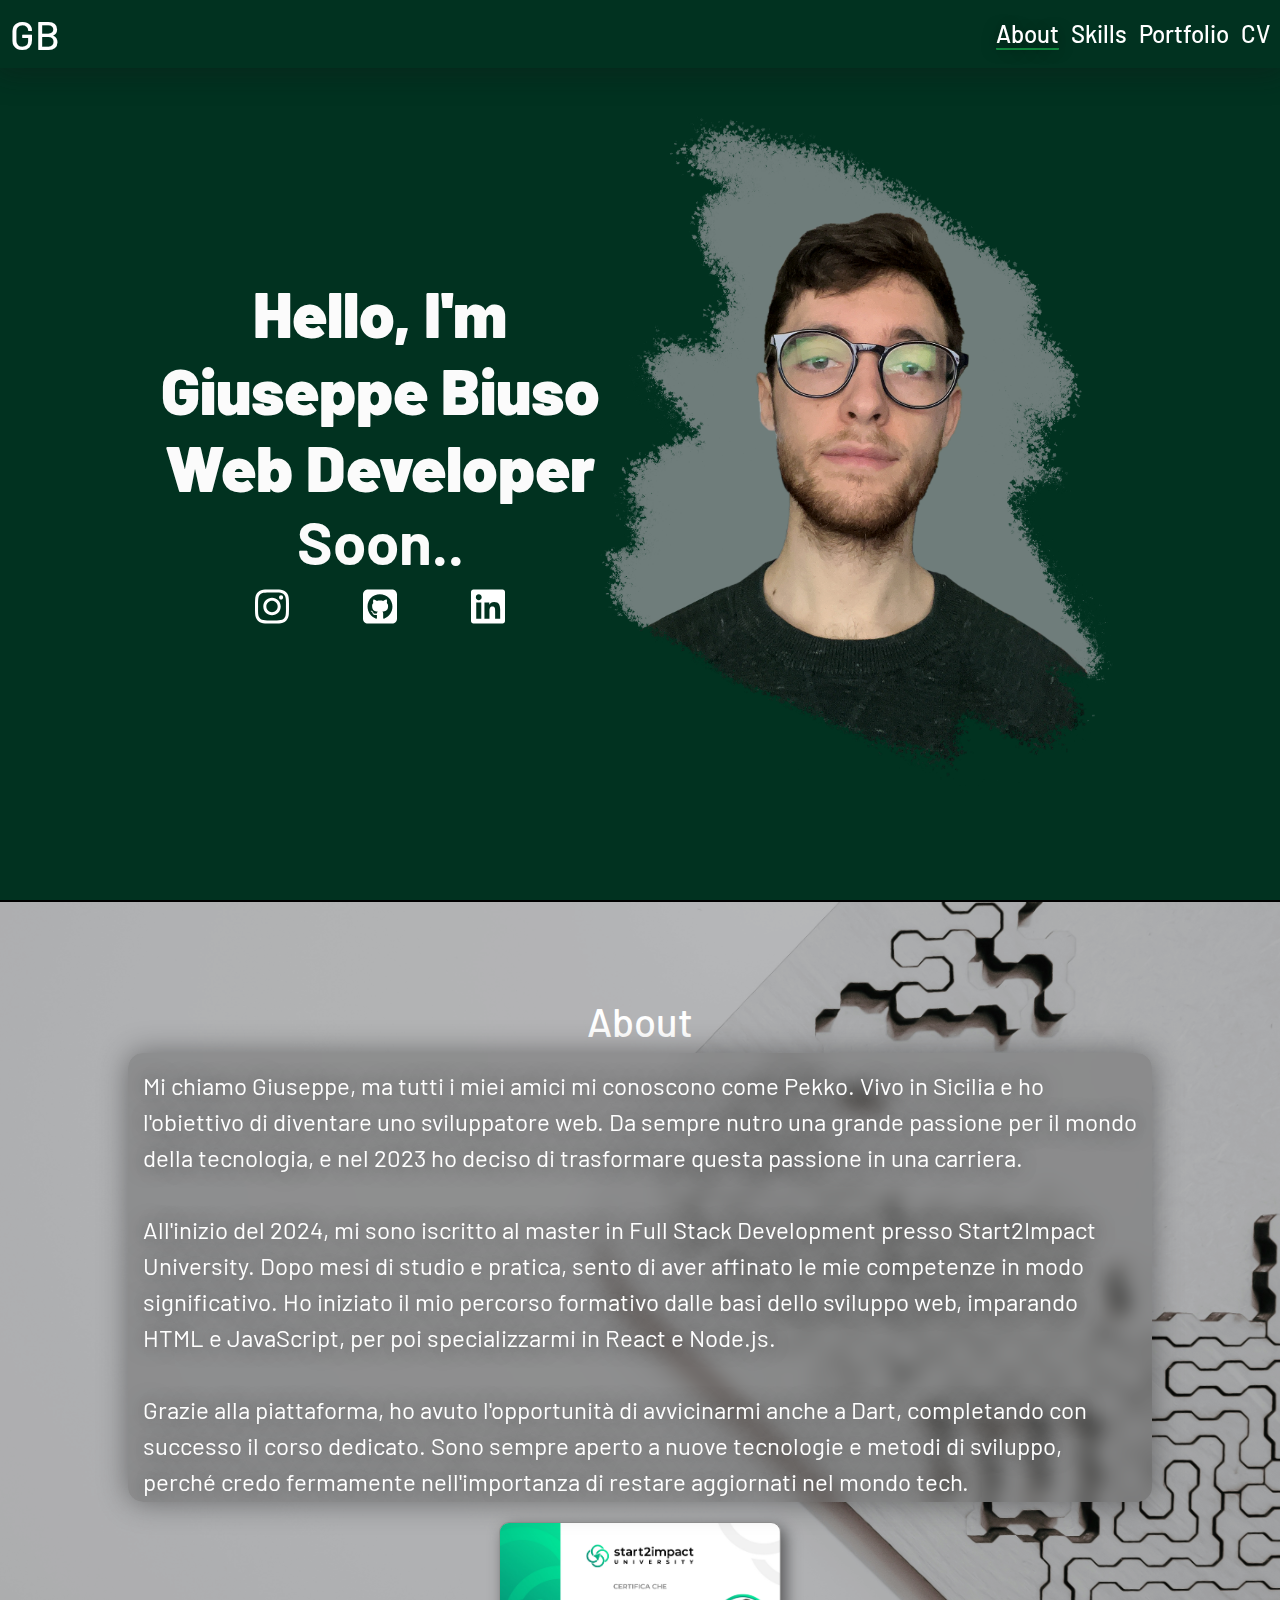
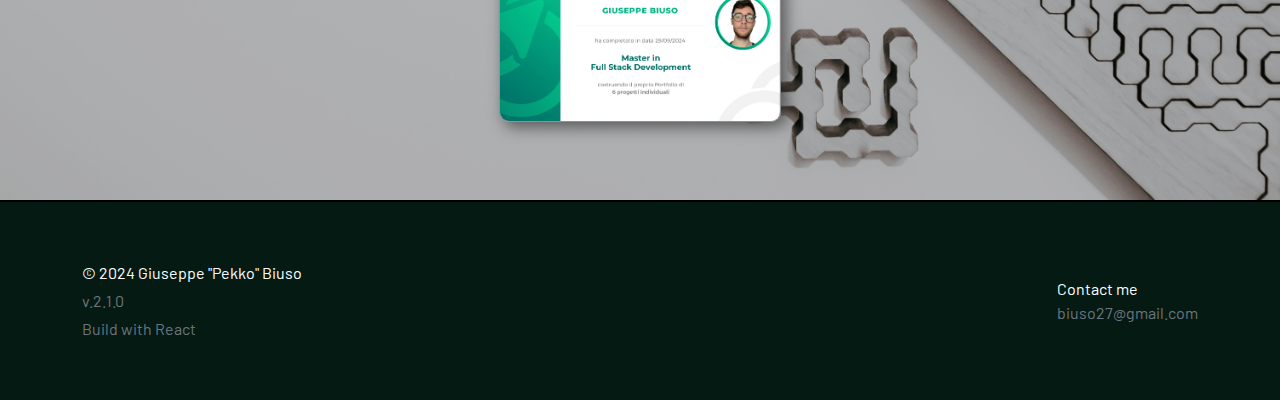
==== commit 904ee833: "v 2.1.0" ====
--- a/index.html
+++ b/index.html
@@ -27,15 +27,11 @@
             property="og:description"
             content="Giuseppe Biuso personal web page"
         />
-        <meta
-            property="og:image"
-            content="src/assets/images/Screenshot.png"
-        />
         <meta property="og:url" content="https://Pekko1.github.io" />
         <meta property="og:locale" content="it_IT" />
         <meta name="keywords" content="Giuseppe Biuso" />
-      <script type="module" crossorigin src="/assets/index-DVzmm7uz.js"></script>
-      <link rel="stylesheet" crossorigin href="/assets/index-DVERX_LL.css">
+      <script type="module" crossorigin src="/assets/index-g0MdiX3q.js"></script>
+      <link rel="stylesheet" crossorigin href="/assets/index-Db9LZ75p.css">
     </head>
     <body>
         <div id="root"></div>
--- a/assets/index-Db9LZ75p.css
+++ b/assets/index-Db9LZ75p.css
@@ -0,0 +1,5 @@
+@charset "UTF-8";._container_175j7_1{width:100%;position:relative}._section_175j7_11{opacity:0;visibility:hidden;transition:opacity .5s ease,transform .5s ease;width:100%;position:absolute}._active_175j7_29{opacity:1;visibility:visible}._test_175j7_39{background-color:var(--grey);border-top:2px solid black;height:100px}._navbar_ss2fh_1{width:100%;position:fixed;background-color:var(--green);padding:10px;display:flex;justify-content:space-between;align-items:center;-webkit-backdrop-filter:blur(30px);backdrop-filter:blur(30px);box-shadow:0 0 30px 5px #1616165e;z-index:100}._navbar_ss2fh_1 h1,._navbar_ss2fh_1 h4{margin:0}._navbar_ss2fh_1 h4{border-top:2px solid transparent;border-bottom:2px solid transparent;transition:border-bottom .3s ease}._navbar_ss2fh_1 h4._select_ss2fh_51{text-shadow:0px 5px 15px rgba(0,0,0,.5);border-bottom:2px solid rgb(17,146,66);border-radius:1px}._navbar_ss2fh_1 h4:hover{cursor:pointer}._navRight_ss2fh_71{display:flex;gap:12px}._navRight_ss2fh_71 ._test_ss2fh_83{text-decoration:none;color:#fff}._header_7y1z4_1:target{scroll-margin-top:500px}header{background-color:var(--green);background-image:url(/assets/texture-Co-ltQE9.jpg);background-size:cover;background-position:center;background-blend-mode:overlay}._header_7y1z4_1{scroll-margin-top:500px;display:flex;justify-content:center;align-items:center;flex-wrap:wrap;padding-top:100px;padding-bottom:100px;min-height:100vh}._hero_info_7y1z4_47{font-size:clamp(44px,5vw,108px);font-weight:900;color:var(--white)}._hero_info_7y1z4_47 span{display:block}._hero_info_7y1z4_47 span:first-child{font-size:clamp(44px,5vw,80px)}._hero_info_7y1z4_47 span:nth-child(4){font-size:clamp(44px,5vw,60px);font-weight:700;padding-bottom:10px}._profile_pic_7y1z4_87{display:block;max-height:75vh}._social_link_7y1z4_97{display:flex;justify-content:space-between;width:250px;list-style:none;padding:0}._social_link_7y1z4_97 img{width:34px;filter:invert(1)}@media only screen and (max-width: 1440px){._profile_pic_7y1z4_87{max-width:50vw;height:auto}._hero_info_7y1z4_47{margin:auto;text-align:center}._hero_info_7y1z4_47 span{line-height:normal}._social_link_7y1z4_97{margin:auto}}@media only screen and (max-width: 450px){._hero_info_7y1z4_47 span{font-size:2.75rem!important}}._base_1k4us_1{min-height:100vh;padding:100px 0 80px;display:flex;flex-direction:column;justify-content:space-between;align-items:center}._program_skills_1k4us_19{display:flex;justify-content:center;gap:20px;flex-wrap:wrap;margin:auto;padding:10px}._program_skills_1k4us_19 img{height:116px;filter:drop-shadow(0px 0px 15px rgba(0,0,0,.6))}._soft_skills_1k4us_47{display:flex;justify-content:center;flex-wrap:wrap;gap:35px;font-size:30px;text-decoration:underline;font-weight:400;color:#fff}._soft_skills_1k4us_47 span{text-shadow:0px 0px 20px rgba(0,0,0,.6)}@media only screen and (max-width: 940px){._program_skills_1k4us_19 img{height:80px}}@media only screen and (max-width: 450px){._soft_skills_1k4us_47 span{font-size:24px}}@media only screen and (max-width: 400px){._base_1k4us_1{padding:55px 0 0}}._base_megyr_1{height:100vh;padding:95px 0 80px;display:flex;flex-direction:column;justify-content:space-between;align-items:center}._containerM_megyr_21{background-color:#6a6a6a7f;max-height:80%;width:80%;border-radius:15px;box-shadow:0 0 30px #0006;padding:15px;overflow-y:auto}._blur_megyr_43{-webkit-backdrop-filter:blur(0px);backdrop-filter:blur(0px);transition:backdrop-filter 10s ease}._blurActive_megyr_53{-webkit-backdrop-filter:blur(10px);backdrop-filter:blur(10px)}._containerM_megyr_21 p{color:#fff;margin:0;font-size:clamp(19px,4vw,24px);text-shadow:0px 0px 20px rgba(0,0,0,.6)}._attestato_megyr_75{margin-top:20px;max-height:200px;border-radius:10px;border:1px solid rgb(145,145,145);box-shadow:5px 5px 15px #00000080}@media only screen and (max-width: 400px){._base_megyr_1{padding:55px 0 20px}._containerM_megyr_21 p{text-shadow:0px 0px 0px rgba(0,0,0,0)}._attestato_megyr_75{max-height:125px}}._base_1u9nu_1{min-height:100vh;padding:100px 0 200px;display:flex;flex-direction:column;justify-content:space-between;align-items:center}._containerM_1u9nu_23{width:100%;max-width:800px;height:500px;display:flex;justify-content:center;align-items:stretch;gap:1.25rem;transition:all .4s}._card_1u9nu_45{position:relative;flex:1;height:100%;transition:all .4s;cursor:pointer;border-radius:10px;box-shadow:5px 5px 15px #00000080;overflow:visible}._card_1u9nu_45:nth-child(odd){translate:0 -20px}._card_1u9nu_45:nth-child(2n){translate:0 20px}._containerM_1u9nu_23:hover>._card_1u9nu_45:not(:hover){filter:grayscale(100%)}._card_1u9nu_45:hover{flex:5}._screen_1u9nu_101{width:100%;height:100%;object-fit:cover;border-radius:10px;border:1px solid rgb(145,145,145)}._icon_1u9nu_117{position:absolute;top:-40px;left:50%;transform:translate(-50%);width:80px;height:auto;filter:drop-shadow(5px 10px 15px rgba(0,0,0,.6));z-index:1}._specialContainer_1u9nu_141{display:flex;gap:10px;position:absolute;top:-25px;left:50%;transform:translate(-50%);z-index:2}._iconSpecial_1u9nu_161{width:45px;filter:drop-shadow(50px 10px 15px rgba(0,0,0,.6))}@media only screen and (max-width: 750px){._base_1u9nu_1{padding:100px 10px 200px}._containerM_1u9nu_23{max-height:auto;max-width:90%;display:flex;flex-direction:row;gap:.5rem;align-items:center;justify-content:flex-start;overflow-x:scroll}._card_1u9nu_45{height:200px;min-width:90%;translate:0px!important}._icon_1u9nu_117{width:45px;top:-30px}._containerM_1u9nu_23:hover>._card_1u9nu_45:not(:hover){filter:grayscale(0%)}._card_1u9nu_45:hover{flex:1}}@media only screen and (max-width: 450px){._containerM_1u9nu_23{gap:.5rem;padding:0 10px}}@media only screen and (max-height: 950px){._containerM_1u9nu_23{height:350px}}@media only screen and (max-height: 700px){._base_1u9nu_1{gap:30px}._containerM_1u9nu_23{height:280px}}._base_8517d_1{height:100vh;padding:95px 10px 80px;color:#000}._containerM_8517d_13{padding:15px;border-radius:15px;box-shadow:2px 7px 10px 3px #00000080;width:100%;max-height:100%;display:flex;flex-direction:column;gap:20px;background-color:#b5b5b5d4}._line_8517d_37{border:1px solid black;margin-bottom:10px}._work_8517d_47{display:flex;flex-wrap:wrap}._block_8517d_59{display:block;color:#1c1a1a}._left_8517d_69{flex:1.7;padding:10px 0 30px}._right_8517d_79{flex:2;border-left:2px solid black;padding:10px 0 30px 10px}@media only screen and (max-width: 900px){._containerM_8517d_13{overflow:auto}}@media only screen and (max-width: 400px){._base_8517d_1{padding:55px 10px 100px}}@media only screen and (max-width: 550px){._test_gqd4h_3{flex-direction:column;text-align:center;gap:25px}._special_gqd4h_15{order:1}._special2_gqd4h_23{order:2}}/*!
+ * Bootstrap  v5.3.3 (https://getbootstrap.com/)
+ * Copyright 2011-2024 The Bootstrap Authors
+ * Licensed under MIT (https://github.com/twbs/bootstrap/blob/main/LICENSE)
+ */:root,[data-bs-theme=light]{--bs-blue:#0d6efd;--bs-indigo:#6610f2;--bs-purple:#6f42c1;--bs-pink:#d63384;--bs-red:#dc3545;--bs-orange:#fd7e14;--bs-yellow:#ffc107;--bs-green:#198754;--bs-teal:#20c997;--bs-cyan:#0dcaf0;--bs-black:#000;--bs-white:#fff;--bs-gray:#6c757d;--bs-gray-dark:#343a40;--bs-gray-100:#f8f9fa;--bs-gray-200:#e9ecef;--bs-gray-300:#dee2e6;--bs-gray-400:#ced4da;--bs-gray-500:#adb5bd;--bs-gray-600:#6c757d;--bs-gray-700:#495057;--bs-gray-800:#343a40;--bs-gray-900:#212529;--bs-primary:#0d6efd;--bs-secondary:#6c757d;--bs-success:#198754;--bs-info:#0dcaf0;--bs-warning:#ffc107;--bs-danger:#dc3545;--bs-light:#f8f9fa;--bs-dark:#212529;--bs-primary-rgb:13,110,253;--bs-secondary-rgb:108,117,125;--bs-success-rgb:25,135,84;--bs-info-rgb:13,202,240;--bs-warning-rgb:255,193,7;--bs-danger-rgb:220,53,69;--bs-light-rgb:248,249,250;--bs-dark-rgb:33,37,41;--bs-primary-text-emphasis:#052c65;--bs-secondary-text-emphasis:#2b2f32;--bs-success-text-emphasis:#0a3622;--bs-info-text-emphasis:#055160;--bs-warning-text-emphasis:#664d03;--bs-danger-text-emphasis:#58151c;--bs-light-text-emphasis:#495057;--bs-dark-text-emphasis:#495057;--bs-primary-bg-subtle:#cfe2ff;--bs-secondary-bg-subtle:#e2e3e5;--bs-success-bg-subtle:#d1e7dd;--bs-info-bg-subtle:#cff4fc;--bs-warning-bg-subtle:#fff3cd;--bs-danger-bg-subtle:#f8d7da;--bs-light-bg-subtle:#fcfcfd;--bs-dark-bg-subtle:#ced4da;--bs-primary-border-subtle:#9ec5fe;--bs-secondary-border-subtle:#c4c8cb;--bs-success-border-subtle:#a3cfbb;--bs-info-border-subtle:#9eeaf9;--bs-warning-border-subtle:#ffe69c;--bs-danger-border-subtle:#f1aeb5;--bs-light-border-subtle:#e9ecef;--bs-dark-border-subtle:#adb5bd;--bs-white-rgb:255,255,255;--bs-black-rgb:0,0,0;--bs-font-sans-serif:system-ui,-apple-system,"Segoe UI",Roboto,"Helvetica Neue","Noto Sans","Liberation Sans",Arial,sans-serif,"Apple Color Emoji","Segoe UI Emoji","Segoe UI Symbol","Noto Color Emoji";--bs-font-monospace:SFMono-Regular,Menlo,Monaco,Consolas,"Liberation Mono","Courier New",monospace;--bs-gradient:linear-gradient(180deg, rgba(255, 255, 255, .15), rgba(255, 255, 255, 0));--bs-body-font-family:var(--bs-font-sans-serif);--bs-body-font-size:1rem;--bs-body-font-weight:400;--bs-body-line-height:1.5;--bs-body-color:#212529;--bs-body-color-rgb:33,37,41;--bs-body-bg:#fff;--bs-body-bg-rgb:255,255,255;--bs-emphasis-color:#000;--bs-emphasis-color-rgb:0,0,0;--bs-secondary-color:rgba(33, 37, 41, .75);--bs-secondary-color-rgb:33,37,41;--bs-secondary-bg:#e9ecef;--bs-secondary-bg-rgb:233,236,239;--bs-tertiary-color:rgba(33, 37, 41, .5);--bs-tertiary-color-rgb:33,37,41;--bs-tertiary-bg:#f8f9fa;--bs-tertiary-bg-rgb:248,249,250;--bs-heading-color:inherit;--bs-link-color:#0d6efd;--bs-link-color-rgb:13,110,253;--bs-link-decoration:underline;--bs-link-hover-color:#0a58ca;--bs-link-hover-color-rgb:10,88,202;--bs-code-color:#d63384;--bs-highlight-color:#212529;--bs-highlight-bg:#fff3cd;--bs-border-width:1px;--bs-border-style:solid;--bs-border-color:#dee2e6;--bs-border-color-translucent:rgba(0, 0, 0, .175);--bs-border-radius:.375rem;--bs-border-radius-sm:.25rem;--bs-border-radius-lg:.5rem;--bs-border-radius-xl:1rem;--bs-border-radius-xxl:2rem;--bs-border-radius-2xl:var(--bs-border-radius-xxl);--bs-border-radius-pill:50rem;--bs-box-shadow:0 .5rem 1rem rgba(0, 0, 0, .15);--bs-box-shadow-sm:0 .125rem .25rem rgba(0, 0, 0, .075);--bs-box-shadow-lg:0 1rem 3rem rgba(0, 0, 0, .175);--bs-box-shadow-inset:inset 0 1px 2px rgba(0, 0, 0, .075);--bs-focus-ring-width:.25rem;--bs-focus-ring-opacity:.25;--bs-focus-ring-color:rgba(13, 110, 253, .25);--bs-form-valid-color:#198754;--bs-form-valid-border-color:#198754;--bs-form-invalid-color:#dc3545;--bs-form-invalid-border-color:#dc3545}[data-bs-theme=dark]{color-scheme:dark;--bs-body-color:#dee2e6;--bs-body-color-rgb:222,226,230;--bs-body-bg:#212529;--bs-body-bg-rgb:33,37,41;--bs-emphasis-color:#fff;--bs-emphasis-color-rgb:255,255,255;--bs-secondary-color:rgba(222, 226, 230, .75);--bs-secondary-color-rgb:222,226,230;--bs-secondary-bg:#343a40;--bs-secondary-bg-rgb:52,58,64;--bs-tertiary-color:rgba(222, 226, 230, .5);--bs-tertiary-color-rgb:222,226,230;--bs-tertiary-bg:#2b3035;--bs-tertiary-bg-rgb:43,48,53;--bs-primary-text-emphasis:#6ea8fe;--bs-secondary-text-emphasis:#a7acb1;--bs-success-text-emphasis:#75b798;--bs-info-text-emphasis:#6edff6;--bs-warning-text-emphasis:#ffda6a;--bs-danger-text-emphasis:#ea868f;--bs-light-text-emphasis:#f8f9fa;--bs-dark-text-emphasis:#dee2e6;--bs-primary-bg-subtle:#031633;--bs-secondary-bg-subtle:#161719;--bs-success-bg-subtle:#051b11;--bs-info-bg-subtle:#032830;--bs-warning-bg-subtle:#332701;--bs-danger-bg-subtle:#2c0b0e;--bs-light-bg-subtle:#343a40;--bs-dark-bg-subtle:#1a1d20;--bs-primary-border-subtle:#084298;--bs-secondary-border-subtle:#41464b;--bs-success-border-subtle:#0f5132;--bs-info-border-subtle:#087990;--bs-warning-border-subtle:#997404;--bs-danger-border-subtle:#842029;--bs-light-border-subtle:#495057;--bs-dark-border-subtle:#343a40;--bs-heading-color:inherit;--bs-link-color:#6ea8fe;--bs-link-hover-color:#8bb9fe;--bs-link-color-rgb:110,168,254;--bs-link-hover-color-rgb:139,185,254;--bs-code-color:#e685b5;--bs-highlight-color:#dee2e6;--bs-highlight-bg:#664d03;--bs-border-color:#495057;--bs-border-color-translucent:rgba(255, 255, 255, .15);--bs-form-valid-color:#75b798;--bs-form-valid-border-color:#75b798;--bs-form-invalid-color:#ea868f;--bs-form-invalid-border-color:#ea868f}*,:after,:before{box-sizing:border-box}@media (prefers-reduced-motion:no-preference){:root{scroll-behavior:smooth}}body{margin:0;font-family:var(--bs-body-font-family);font-size:var(--bs-body-font-size);font-weight:var(--bs-body-font-weight);line-height:var(--bs-body-line-height);color:var(--bs-body-color);text-align:var(--bs-body-text-align);background-color:var(--bs-body-bg);-webkit-text-size-adjust:100%;-webkit-tap-highlight-color:transparent}hr{margin:1rem 0;color:inherit;border:0;border-top:var(--bs-border-width) solid;opacity:.25}.h1,.h2,.h3,.h4,.h5,.h6,h1,h2,h3,h4,h5,h6{margin-top:0;margin-bottom:.5rem;font-weight:500;line-height:1.2;color:var(--bs-heading-color)}.h1,h1{font-size:calc(1.375rem + 1.5vw)}@media (min-width:1200px){.h1,h1{font-size:2.5rem}}.h2,h2{font-size:calc(1.325rem + .9vw)}@media (min-width:1200px){.h2,h2{font-size:2rem}}.h3,h3{font-size:calc(1.3rem + .6vw)}@media (min-width:1200px){.h3,h3{font-size:1.75rem}}.h4,h4{font-size:calc(1.275rem + .3vw)}@media (min-width:1200px){.h4,h4{font-size:1.5rem}}.h5,h5{font-size:1.25rem}.h6,h6{font-size:1rem}p{margin-top:0;margin-bottom:1rem}abbr[title]{-webkit-text-decoration:underline dotted;text-decoration:underline dotted;cursor:help;-webkit-text-decoration-skip-ink:none;text-decoration-skip-ink:none}address{margin-bottom:1rem;font-style:normal;line-height:inherit}ol,ul{padding-left:2rem}dl,ol,ul{margin-top:0;margin-bottom:1rem}ol ol,ol ul,ul ol,ul ul{margin-bottom:0}dt{font-weight:700}dd{margin-bottom:.5rem;margin-left:0}blockquote{margin:0 0 1rem}b,strong{font-weight:bolder}.small,small{font-size:.875em}.mark,mark{padding:.1875em;color:var(--bs-highlight-color);background-color:var(--bs-highlight-bg)}sub,sup{position:relative;font-size:.75em;line-height:0;vertical-align:baseline}sub{bottom:-.25em}sup{top:-.5em}a{color:rgba(var(--bs-link-color-rgb),var(--bs-link-opacity,1));text-decoration:underline}a:hover{--bs-link-color-rgb:var(--bs-link-hover-color-rgb)}a:not([href]):not([class]),a:not([href]):not([class]):hover{color:inherit;text-decoration:none}code,kbd,pre,samp{font-family:var(--bs-font-monospace);font-size:1em}pre{display:block;margin-top:0;margin-bottom:1rem;overflow:auto;font-size:.875em}pre code{font-size:inherit;color:inherit;word-break:normal}code{font-size:.875em;color:var(--bs-code-color);word-wrap:break-word}a>code{color:inherit}kbd{padding:.1875rem .375rem;font-size:.875em;color:var(--bs-body-bg);background-color:var(--bs-body-color);border-radius:.25rem}kbd kbd{padding:0;font-size:1em}figure{margin:0 0 1rem}img,svg{vertical-align:middle}table{caption-side:bottom;border-collapse:collapse}caption{padding-top:.5rem;padding-bottom:.5rem;color:var(--bs-secondary-color);text-align:left}th{text-align:inherit;text-align:-webkit-match-parent}tbody,td,tfoot,th,thead,tr{border-color:inherit;border-style:solid;border-width:0}label{display:inline-block}button{border-radius:0}button:focus:not(:focus-visible){outline:0}button,input,optgroup,select,textarea{margin:0;font-family:inherit;font-size:inherit;line-height:inherit}button,select{text-transform:none}[role=button]{cursor:pointer}select{word-wrap:normal}select:disabled{opacity:1}[list]:not([type=date]):not([type=datetime-local]):not([type=month]):not([type=week]):not([type=time])::-webkit-calendar-picker-indicator{display:none!important}[type=button],[type=reset],[type=submit],button{-webkit-appearance:button}[type=button]:not(:disabled),[type=reset]:not(:disabled),[type=submit]:not(:disabled),button:not(:disabled){cursor:pointer}::-moz-focus-inner{padding:0;border-style:none}textarea{resize:vertical}fieldset{min-width:0;padding:0;margin:0;border:0}legend{float:left;width:100%;padding:0;margin-bottom:.5rem;font-size:calc(1.275rem + .3vw);line-height:inherit}@media (min-width:1200px){legend{font-size:1.5rem}}legend+*{clear:left}::-webkit-datetime-edit-day-field,::-webkit-datetime-edit-fields-wrapper,::-webkit-datetime-edit-hour-field,::-webkit-datetime-edit-minute,::-webkit-datetime-edit-month-field,::-webkit-datetime-edit-text,::-webkit-datetime-edit-year-field{padding:0}::-webkit-inner-spin-button{height:auto}[type=search]{-webkit-appearance:textfield;outline-offset:-2px}::-webkit-search-decoration{-webkit-appearance:none}::-webkit-color-swatch-wrapper{padding:0}::-webkit-file-upload-button{font:inherit;-webkit-appearance:button}::file-selector-button{font:inherit;-webkit-appearance:button}output{display:inline-block}iframe{border:0}summary{display:list-item;cursor:pointer}progress{vertical-align:baseline}[hidden]{display:none!important}.lead{font-size:1.25rem;font-weight:300}.display-1{font-size:calc(1.625rem + 4.5vw);font-weight:300;line-height:1.2}@media (min-width:1200px){.display-1{font-size:5rem}}.display-2{font-size:calc(1.575rem + 3.9vw);font-weight:300;line-height:1.2}@media (min-width:1200px){.display-2{font-size:4.5rem}}.display-3{font-size:calc(1.525rem + 3.3vw);font-weight:300;line-height:1.2}@media (min-width:1200px){.display-3{font-size:4rem}}.display-4{font-size:calc(1.475rem + 2.7vw);font-weight:300;line-height:1.2}@media (min-width:1200px){.display-4{font-size:3.5rem}}.display-5{font-size:calc(1.425rem + 2.1vw);font-weight:300;line-height:1.2}@media (min-width:1200px){.display-5{font-size:3rem}}.display-6{font-size:calc(1.375rem + 1.5vw);font-weight:300;line-height:1.2}@media (min-width:1200px){.display-6{font-size:2.5rem}}.list-unstyled,.list-inline{padding-left:0;list-style:none}.list-inline-item{display:inline-block}.list-inline-item:not(:last-child){margin-right:.5rem}.initialism{font-size:.875em;text-transform:uppercase}.blockquote{margin-bottom:1rem;font-size:1.25rem}.blockquote>:last-child{margin-bottom:0}.blockquote-footer{margin-top:-1rem;margin-bottom:1rem;font-size:.875em;color:#6c757d}.blockquote-footer:before{content:"— "}.img-fluid{max-width:100%;height:auto}.img-thumbnail{padding:.25rem;background-color:var(--bs-body-bg);border:var(--bs-border-width) solid var(--bs-border-color);border-radius:var(--bs-border-radius);max-width:100%;height:auto}.figure{display:inline-block}.figure-img{margin-bottom:.5rem;line-height:1}.figure-caption{font-size:.875em;color:var(--bs-secondary-color)}.container,.container-fluid,.container-lg,.container-md,.container-sm,.container-xl,.container-xxl{--bs-gutter-x:1.5rem;--bs-gutter-y:0;width:100%;padding-right:calc(var(--bs-gutter-x) * .5);padding-left:calc(var(--bs-gutter-x) * .5);margin-right:auto;margin-left:auto}@media (min-width:576px){.container,.container-sm{max-width:540px}}@media (min-width:768px){.container,.container-md,.container-sm{max-width:720px}}@media (min-width:992px){.container,.container-lg,.container-md,.container-sm{max-width:960px}}@media (min-width:1200px){.container,.container-lg,.container-md,.container-sm,.container-xl{max-width:1140px}}@media (min-width:1400px){.container,.container-lg,.container-md,.container-sm,.container-xl,.container-xxl{max-width:1320px}}:root{--bs-breakpoint-xs:0;--bs-breakpoint-sm:576px;--bs-breakpoint-md:768px;--bs-breakpoint-lg:992px;--bs-breakpoint-xl:1200px;--bs-breakpoint-xxl:1400px}.row{--bs-gutter-x:1.5rem;--bs-gutter-y:0;display:flex;flex-wrap:wrap;margin-top:calc(-1 * var(--bs-gutter-y));margin-right:calc(-.5 * var(--bs-gutter-x));margin-left:calc(-.5 * var(--bs-gutter-x))}.row>*{flex-shrink:0;width:100%;max-width:100%;padding-right:calc(var(--bs-gutter-x) * .5);padding-left:calc(var(--bs-gutter-x) * .5);margin-top:var(--bs-gutter-y)}.col{flex:1 0 0%}.row-cols-auto>*{flex:0 0 auto;width:auto}.row-cols-1>*{flex:0 0 auto;width:100%}.row-cols-2>*{flex:0 0 auto;width:50%}.row-cols-3>*{flex:0 0 auto;width:33.33333333%}.row-cols-4>*{flex:0 0 auto;width:25%}.row-cols-5>*{flex:0 0 auto;width:20%}.row-cols-6>*{flex:0 0 auto;width:16.66666667%}.col-auto{flex:0 0 auto;width:auto}.col-1{flex:0 0 auto;width:8.33333333%}.col-2{flex:0 0 auto;width:16.66666667%}.col-3{flex:0 0 auto;width:25%}.col-4{flex:0 0 auto;width:33.33333333%}.col-5{flex:0 0 auto;width:41.66666667%}.col-6{flex:0 0 auto;width:50%}.col-7{flex:0 0 auto;width:58.33333333%}.col-8{flex:0 0 auto;width:66.66666667%}.col-9{flex:0 0 auto;width:75%}.col-10{flex:0 0 auto;width:83.33333333%}.col-11{flex:0 0 auto;width:91.66666667%}.col-12{flex:0 0 auto;width:100%}.offset-1{margin-left:8.33333333%}.offset-2{margin-left:16.66666667%}.offset-3{margin-left:25%}.offset-4{margin-left:33.33333333%}.offset-5{margin-left:41.66666667%}.offset-6{margin-left:50%}.offset-7{margin-left:58.33333333%}.offset-8{margin-left:66.66666667%}.offset-9{margin-left:75%}.offset-10{margin-left:83.33333333%}.offset-11{margin-left:91.66666667%}.g-0,.gx-0{--bs-gutter-x:0}.g-0,.gy-0{--bs-gutter-y:0}.g-1,.gx-1{--bs-gutter-x:.25rem}.g-1,.gy-1{--bs-gutter-y:.25rem}.g-2,.gx-2{--bs-gutter-x:.5rem}.g-2,.gy-2{--bs-gutter-y:.5rem}.g-3,.gx-3{--bs-gutter-x:1rem}.g-3,.gy-3{--bs-gutter-y:1rem}.g-4,.gx-4{--bs-gutter-x:1.5rem}.g-4,.gy-4{--bs-gutter-y:1.5rem}.g-5,.gx-5{--bs-gutter-x:3rem}.g-5,.gy-5{--bs-gutter-y:3rem}@media (min-width:576px){.col-sm{flex:1 0 0%}.row-cols-sm-auto>*{flex:0 0 auto;width:auto}.row-cols-sm-1>*{flex:0 0 auto;width:100%}.row-cols-sm-2>*{flex:0 0 auto;width:50%}.row-cols-sm-3>*{flex:0 0 auto;width:33.33333333%}.row-cols-sm-4>*{flex:0 0 auto;width:25%}.row-cols-sm-5>*{flex:0 0 auto;width:20%}.row-cols-sm-6>*{flex:0 0 auto;width:16.66666667%}.col-sm-auto{flex:0 0 auto;width:auto}.col-sm-1{flex:0 0 auto;width:8.33333333%}.col-sm-2{flex:0 0 auto;width:16.66666667%}.col-sm-3{flex:0 0 auto;width:25%}.col-sm-4{flex:0 0 auto;width:33.33333333%}.col-sm-5{flex:0 0 auto;width:41.66666667%}.col-sm-6{flex:0 0 auto;width:50%}.col-sm-7{flex:0 0 auto;width:58.33333333%}.col-sm-8{flex:0 0 auto;width:66.66666667%}.col-sm-9{flex:0 0 auto;width:75%}.col-sm-10{flex:0 0 auto;width:83.33333333%}.col-sm-11{flex:0 0 auto;width:91.66666667%}.col-sm-12{flex:0 0 auto;width:100%}.offset-sm-0{margin-left:0}.offset-sm-1{margin-left:8.33333333%}.offset-sm-2{margin-left:16.66666667%}.offset-sm-3{margin-left:25%}.offset-sm-4{margin-left:33.33333333%}.offset-sm-5{margin-left:41.66666667%}.offset-sm-6{margin-left:50%}.offset-sm-7{margin-left:58.33333333%}.offset-sm-8{margin-left:66.66666667%}.offset-sm-9{margin-left:75%}.offset-sm-10{margin-left:83.33333333%}.offset-sm-11{margin-left:91.66666667%}.g-sm-0,.gx-sm-0{--bs-gutter-x:0}.g-sm-0,.gy-sm-0{--bs-gutter-y:0}.g-sm-1,.gx-sm-1{--bs-gutter-x:.25rem}.g-sm-1,.gy-sm-1{--bs-gutter-y:.25rem}.g-sm-2,.gx-sm-2{--bs-gutter-x:.5rem}.g-sm-2,.gy-sm-2{--bs-gutter-y:.5rem}.g-sm-3,.gx-sm-3{--bs-gutter-x:1rem}.g-sm-3,.gy-sm-3{--bs-gutter-y:1rem}.g-sm-4,.gx-sm-4{--bs-gutter-x:1.5rem}.g-sm-4,.gy-sm-4{--bs-gutter-y:1.5rem}.g-sm-5,.gx-sm-5{--bs-gutter-x:3rem}.g-sm-5,.gy-sm-5{--bs-gutter-y:3rem}}@media (min-width:768px){.col-md{flex:1 0 0%}.row-cols-md-auto>*{flex:0 0 auto;width:auto}.row-cols-md-1>*{flex:0 0 auto;width:100%}.row-cols-md-2>*{flex:0 0 auto;width:50%}.row-cols-md-3>*{flex:0 0 auto;width:33.33333333%}.row-cols-md-4>*{flex:0 0 auto;width:25%}.row-cols-md-5>*{flex:0 0 auto;width:20%}.row-cols-md-6>*{flex:0 0 auto;width:16.66666667%}.col-md-auto{flex:0 0 auto;width:auto}.col-md-1{flex:0 0 auto;width:8.33333333%}.col-md-2{flex:0 0 auto;width:16.66666667%}.col-md-3{flex:0 0 auto;width:25%}.col-md-4{flex:0 0 auto;width:33.33333333%}.col-md-5{flex:0 0 auto;width:41.66666667%}.col-md-6{flex:0 0 auto;width:50%}.col-md-7{flex:0 0 auto;width:58.33333333%}.col-md-8{flex:0 0 auto;width:66.66666667%}.col-md-9{flex:0 0 auto;width:75%}.col-md-10{flex:0 0 auto;width:83.33333333%}.col-md-11{flex:0 0 auto;width:91.66666667%}.col-md-12{flex:0 0 auto;width:100%}.offset-md-0{margin-left:0}.offset-md-1{margin-left:8.33333333%}.offset-md-2{margin-left:16.66666667%}.offset-md-3{margin-left:25%}.offset-md-4{margin-left:33.33333333%}.offset-md-5{margin-left:41.66666667%}.offset-md-6{margin-left:50%}.offset-md-7{margin-left:58.33333333%}.offset-md-8{margin-left:66.66666667%}.offset-md-9{margin-left:75%}.offset-md-10{margin-left:83.33333333%}.offset-md-11{margin-left:91.66666667%}.g-md-0,.gx-md-0{--bs-gutter-x:0}.g-md-0,.gy-md-0{--bs-gutter-y:0}.g-md-1,.gx-md-1{--bs-gutter-x:.25rem}.g-md-1,.gy-md-1{--bs-gutter-y:.25rem}.g-md-2,.gx-md-2{--bs-gutter-x:.5rem}.g-md-2,.gy-md-2{--bs-gutter-y:.5rem}.g-md-3,.gx-md-3{--bs-gutter-x:1rem}.g-md-3,.gy-md-3{--bs-gutter-y:1rem}.g-md-4,.gx-md-4{--bs-gutter-x:1.5rem}.g-md-4,.gy-md-4{--bs-gutter-y:1.5rem}.g-md-5,.gx-md-5{--bs-gutter-x:3rem}.g-md-5,.gy-md-5{--bs-gutter-y:3rem}}@media (min-width:992px){.col-lg{flex:1 0 0%}.row-cols-lg-auto>*{flex:0 0 auto;width:auto}.row-cols-lg-1>*{flex:0 0 auto;width:100%}.row-cols-lg-2>*{flex:0 0 auto;width:50%}.row-cols-lg-3>*{flex:0 0 auto;width:33.33333333%}.row-cols-lg-4>*{flex:0 0 auto;width:25%}.row-cols-lg-5>*{flex:0 0 auto;width:20%}.row-cols-lg-6>*{flex:0 0 auto;width:16.66666667%}.col-lg-auto{flex:0 0 auto;width:auto}.col-lg-1{flex:0 0 auto;width:8.33333333%}.col-lg-2{flex:0 0 auto;width:16.66666667%}.col-lg-3{flex:0 0 auto;width:25%}.col-lg-4{flex:0 0 auto;width:33.33333333%}.col-lg-5{flex:0 0 auto;width:41.66666667%}.col-lg-6{flex:0 0 auto;width:50%}.col-lg-7{flex:0 0 auto;width:58.33333333%}.col-lg-8{flex:0 0 auto;width:66.66666667%}.col-lg-9{flex:0 0 auto;width:75%}.col-lg-10{flex:0 0 auto;width:83.33333333%}.col-lg-11{flex:0 0 auto;width:91.66666667%}.col-lg-12{flex:0 0 auto;width:100%}.offset-lg-0{margin-left:0}.offset-lg-1{margin-left:8.33333333%}.offset-lg-2{margin-left:16.66666667%}.offset-lg-3{margin-left:25%}.offset-lg-4{margin-left:33.33333333%}.offset-lg-5{margin-left:41.66666667%}.offset-lg-6{margin-left:50%}.offset-lg-7{margin-left:58.33333333%}.offset-lg-8{margin-left:66.66666667%}.offset-lg-9{margin-left:75%}.offset-lg-10{margin-left:83.33333333%}.offset-lg-11{margin-left:91.66666667%}.g-lg-0,.gx-lg-0{--bs-gutter-x:0}.g-lg-0,.gy-lg-0{--bs-gutter-y:0}.g-lg-1,.gx-lg-1{--bs-gutter-x:.25rem}.g-lg-1,.gy-lg-1{--bs-gutter-y:.25rem}.g-lg-2,.gx-lg-2{--bs-gutter-x:.5rem}.g-lg-2,.gy-lg-2{--bs-gutter-y:.5rem}.g-lg-3,.gx-lg-3{--bs-gutter-x:1rem}.g-lg-3,.gy-lg-3{--bs-gutter-y:1rem}.g-lg-4,.gx-lg-4{--bs-gutter-x:1.5rem}.g-lg-4,.gy-lg-4{--bs-gutter-y:1.5rem}.g-lg-5,.gx-lg-5{--bs-gutter-x:3rem}.g-lg-5,.gy-lg-5{--bs-gutter-y:3rem}}@media (min-width:1200px){.col-xl{flex:1 0 0%}.row-cols-xl-auto>*{flex:0 0 auto;width:auto}.row-cols-xl-1>*{flex:0 0 auto;width:100%}.row-cols-xl-2>*{flex:0 0 auto;width:50%}.row-cols-xl-3>*{flex:0 0 auto;width:33.33333333%}.row-cols-xl-4>*{flex:0 0 auto;width:25%}.row-cols-xl-5>*{flex:0 0 auto;width:20%}.row-cols-xl-6>*{flex:0 0 auto;width:16.66666667%}.col-xl-auto{flex:0 0 auto;width:auto}.col-xl-1{flex:0 0 auto;width:8.33333333%}.col-xl-2{flex:0 0 auto;width:16.66666667%}.col-xl-3{flex:0 0 auto;width:25%}.col-xl-4{flex:0 0 auto;width:33.33333333%}.col-xl-5{flex:0 0 auto;width:41.66666667%}.col-xl-6{flex:0 0 auto;width:50%}.col-xl-7{flex:0 0 auto;width:58.33333333%}.col-xl-8{flex:0 0 auto;width:66.66666667%}.col-xl-9{flex:0 0 auto;width:75%}.col-xl-10{flex:0 0 auto;width:83.33333333%}.col-xl-11{flex:0 0 auto;width:91.66666667%}.col-xl-12{flex:0 0 auto;width:100%}.offset-xl-0{margin-left:0}.offset-xl-1{margin-left:8.33333333%}.offset-xl-2{margin-left:16.66666667%}.offset-xl-3{margin-left:25%}.offset-xl-4{margin-left:33.33333333%}.offset-xl-5{margin-left:41.66666667%}.offset-xl-6{margin-left:50%}.offset-xl-7{margin-left:58.33333333%}.offset-xl-8{margin-left:66.66666667%}.offset-xl-9{margin-left:75%}.offset-xl-10{margin-left:83.33333333%}.offset-xl-11{margin-left:91.66666667%}.g-xl-0,.gx-xl-0{--bs-gutter-x:0}.g-xl-0,.gy-xl-0{--bs-gutter-y:0}.g-xl-1,.gx-xl-1{--bs-gutter-x:.25rem}.g-xl-1,.gy-xl-1{--bs-gutter-y:.25rem}.g-xl-2,.gx-xl-2{--bs-gutter-x:.5rem}.g-xl-2,.gy-xl-2{--bs-gutter-y:.5rem}.g-xl-3,.gx-xl-3{--bs-gutter-x:1rem}.g-xl-3,.gy-xl-3{--bs-gutter-y:1rem}.g-xl-4,.gx-xl-4{--bs-gutter-x:1.5rem}.g-xl-4,.gy-xl-4{--bs-gutter-y:1.5rem}.g-xl-5,.gx-xl-5{--bs-gutter-x:3rem}.g-xl-5,.gy-xl-5{--bs-gutter-y:3rem}}@media (min-width:1400px){.col-xxl{flex:1 0 0%}.row-cols-xxl-auto>*{flex:0 0 auto;width:auto}.row-cols-xxl-1>*{flex:0 0 auto;width:100%}.row-cols-xxl-2>*{flex:0 0 auto;width:50%}.row-cols-xxl-3>*{flex:0 0 auto;width:33.33333333%}.row-cols-xxl-4>*{flex:0 0 auto;width:25%}.row-cols-xxl-5>*{flex:0 0 auto;width:20%}.row-cols-xxl-6>*{flex:0 0 auto;width:16.66666667%}.col-xxl-auto{flex:0 0 auto;width:auto}.col-xxl-1{flex:0 0 auto;width:8.33333333%}.col-xxl-2{flex:0 0 auto;width:16.66666667%}.col-xxl-3{flex:0 0 auto;width:25%}.col-xxl-4{flex:0 0 auto;width:33.33333333%}.col-xxl-5{flex:0 0 auto;width:41.66666667%}.col-xxl-6{flex:0 0 auto;width:50%}.col-xxl-7{flex:0 0 auto;width:58.33333333%}.col-xxl-8{flex:0 0 auto;width:66.66666667%}.col-xxl-9{flex:0 0 auto;width:75%}.col-xxl-10{flex:0 0 auto;width:83.33333333%}.col-xxl-11{flex:0 0 auto;width:91.66666667%}.col-xxl-12{flex:0 0 auto;width:100%}.offset-xxl-0{margin-left:0}.offset-xxl-1{margin-left:8.33333333%}.offset-xxl-2{margin-left:16.66666667%}.offset-xxl-3{margin-left:25%}.offset-xxl-4{margin-left:33.33333333%}.offset-xxl-5{margin-left:41.66666667%}.offset-xxl-6{margin-left:50%}.offset-xxl-7{margin-left:58.33333333%}.offset-xxl-8{margin-left:66.66666667%}.offset-xxl-9{margin-left:75%}.offset-xxl-10{margin-left:83.33333333%}.offset-xxl-11{margin-left:91.66666667%}.g-xxl-0,.gx-xxl-0{--bs-gutter-x:0}.g-xxl-0,.gy-xxl-0{--bs-gutter-y:0}.g-xxl-1,.gx-xxl-1{--bs-gutter-x:.25rem}.g-xxl-1,.gy-xxl-1{--bs-gutter-y:.25rem}.g-xxl-2,.gx-xxl-2{--bs-gutter-x:.5rem}.g-xxl-2,.gy-xxl-2{--bs-gutter-y:.5rem}.g-xxl-3,.gx-xxl-3{--bs-gutter-x:1rem}.g-xxl-3,.gy-xxl-3{--bs-gutter-y:1rem}.g-xxl-4,.gx-xxl-4{--bs-gutter-x:1.5rem}.g-xxl-4,.gy-xxl-4{--bs-gutter-y:1.5rem}.g-xxl-5,.gx-xxl-5{--bs-gutter-x:3rem}.g-xxl-5,.gy-xxl-5{--bs-gutter-y:3rem}}.table{--bs-table-color-type:initial;--bs-table-bg-type:initial;--bs-table-color-state:initial;--bs-table-bg-state:initial;--bs-table-color:var(--bs-emphasis-color);--bs-table-bg:var(--bs-body-bg);--bs-table-border-color:var(--bs-border-color);--bs-table-accent-bg:transparent;--bs-table-striped-color:var(--bs-emphasis-color);--bs-table-striped-bg:rgba(var(--bs-emphasis-color-rgb), .05);--bs-table-active-color:var(--bs-emphasis-color);--bs-table-active-bg:rgba(var(--bs-emphasis-color-rgb), .1);--bs-table-hover-color:var(--bs-emphasis-color);--bs-table-hover-bg:rgba(var(--bs-emphasis-color-rgb), .075);width:100%;margin-bottom:1rem;vertical-align:top;border-color:var(--bs-table-border-color)}.table>:not(caption)>*>*{padding:.5rem;color:var(--bs-table-color-state,var(--bs-table-color-type,var(--bs-table-color)));background-color:var(--bs-table-bg);border-bottom-width:var(--bs-border-width);box-shadow:inset 0 0 0 9999px var(--bs-table-bg-state,var(--bs-table-bg-type,var(--bs-table-accent-bg)))}.table>tbody{vertical-align:inherit}.table>thead{vertical-align:bottom}.table-group-divider{border-top:calc(var(--bs-border-width) * 2) solid currentcolor}.caption-top{caption-side:top}.table-sm>:not(caption)>*>*{padding:.25rem}.table-bordered>:not(caption)>*{border-width:var(--bs-border-width) 0}.table-bordered>:not(caption)>*>*{border-width:0 var(--bs-border-width)}.table-borderless>:not(caption)>*>*{border-bottom-width:0}.table-borderless>:not(:first-child){border-top-width:0}.table-striped>tbody>tr:nth-of-type(odd)>*{--bs-table-color-type:var(--bs-table-striped-color);--bs-table-bg-type:var(--bs-table-striped-bg)}.table-striped-columns>:not(caption)>tr>:nth-child(2n){--bs-table-color-type:var(--bs-table-striped-color);--bs-table-bg-type:var(--bs-table-striped-bg)}.table-active{--bs-table-color-state:var(--bs-table-active-color);--bs-table-bg-state:var(--bs-table-active-bg)}.table-hover>tbody>tr:hover>*{--bs-table-color-state:var(--bs-table-hover-color);--bs-table-bg-state:var(--bs-table-hover-bg)}.table-primary{--bs-table-color:#000;--bs-table-bg:#cfe2ff;--bs-table-border-color:#a6b5cc;--bs-table-striped-bg:#c5d7f2;--bs-table-striped-color:#000;--bs-table-active-bg:#bacbe6;--bs-table-active-color:#000;--bs-table-hover-bg:#bfd1ec;--bs-table-hover-color:#000;color:var(--bs-table-color);border-color:var(--bs-table-border-color)}.table-secondary{--bs-table-color:#000;--bs-table-bg:#e2e3e5;--bs-table-border-color:#b5b6b7;--bs-table-striped-bg:#d7d8da;--bs-table-striped-color:#000;--bs-table-active-bg:#cbccce;--bs-table-active-color:#000;--bs-table-hover-bg:#d1d2d4;--bs-table-hover-color:#000;color:var(--bs-table-color);border-color:var(--bs-table-border-color)}.table-success{--bs-table-color:#000;--bs-table-bg:#d1e7dd;--bs-table-border-color:#a7b9b1;--bs-table-striped-bg:#c7dbd2;--bs-table-striped-color:#000;--bs-table-active-bg:#bcd0c7;--bs-table-active-color:#000;--bs-table-hover-bg:#c1d6cc;--bs-table-hover-color:#000;color:var(--bs-table-color);border-color:var(--bs-table-border-color)}.table-info{--bs-table-color:#000;--bs-table-bg:#cff4fc;--bs-table-border-color:#a6c3ca;--bs-table-striped-bg:#c5e8ef;--bs-table-striped-color:#000;--bs-table-active-bg:#badce3;--bs-table-active-color:#000;--bs-table-hover-bg:#bfe2e9;--bs-table-hover-color:#000;color:var(--bs-table-color);border-color:var(--bs-table-border-color)}.table-warning{--bs-table-color:#000;--bs-table-bg:#fff3cd;--bs-table-border-color:#ccc2a4;--bs-table-striped-bg:#f2e7c3;--bs-table-striped-color:#000;--bs-table-active-bg:#e6dbb9;--bs-table-active-color:#000;--bs-table-hover-bg:#ece1be;--bs-table-hover-color:#000;color:var(--bs-table-color);border-color:var(--bs-table-border-color)}.table-danger{--bs-table-color:#000;--bs-table-bg:#f8d7da;--bs-table-border-color:#c6acae;--bs-table-striped-bg:#eccccf;--bs-table-striped-color:#000;--bs-table-active-bg:#dfc2c4;--bs-table-active-color:#000;--bs-table-hover-bg:#e5c7ca;--bs-table-hover-color:#000;color:var(--bs-table-color);border-color:var(--bs-table-border-color)}.table-light{--bs-table-color:#000;--bs-table-bg:#f8f9fa;--bs-table-border-color:#c6c7c8;--bs-table-striped-bg:#ecedee;--bs-table-striped-color:#000;--bs-table-active-bg:#dfe0e1;--bs-table-active-color:#000;--bs-table-hover-bg:#e5e6e7;--bs-table-hover-color:#000;color:var(--bs-table-color);border-color:var(--bs-table-border-color)}.table-dark{--bs-table-color:#fff;--bs-table-bg:#212529;--bs-table-border-color:#4d5154;--bs-table-striped-bg:#2c3034;--bs-table-striped-color:#fff;--bs-table-active-bg:#373b3e;--bs-table-active-color:#fff;--bs-table-hover-bg:#323539;--bs-table-hover-color:#fff;color:var(--bs-table-color);border-color:var(--bs-table-border-color)}.table-responsive{overflow-x:auto;-webkit-overflow-scrolling:touch}@media (max-width:575.98px){.table-responsive-sm{overflow-x:auto;-webkit-overflow-scrolling:touch}}@media (max-width:767.98px){.table-responsive-md{overflow-x:auto;-webkit-overflow-scrolling:touch}}@media (max-width:991.98px){.table-responsive-lg{overflow-x:auto;-webkit-overflow-scrolling:touch}}@media (max-width:1199.98px){.table-responsive-xl{overflow-x:auto;-webkit-overflow-scrolling:touch}}@media (max-width:1399.98px){.table-responsive-xxl{overflow-x:auto;-webkit-overflow-scrolling:touch}}.form-label{margin-bottom:.5rem}.col-form-label{padding-top:calc(.375rem + var(--bs-border-width));padding-bottom:calc(.375rem + var(--bs-border-width));margin-bottom:0;font-size:inherit;line-height:1.5}.col-form-label-lg{padding-top:calc(.5rem + var(--bs-border-width));padding-bottom:calc(.5rem + var(--bs-border-width));font-size:1.25rem}.col-form-label-sm{padding-top:calc(.25rem + var(--bs-border-width));padding-bottom:calc(.25rem + var(--bs-border-width));font-size:.875rem}.form-text{margin-top:.25rem;font-size:.875em;color:var(--bs-secondary-color)}.form-control{display:block;width:100%;padding:.375rem .75rem;font-size:1rem;font-weight:400;line-height:1.5;color:var(--bs-body-color);-webkit-appearance:none;-moz-appearance:none;appearance:none;background-color:var(--bs-body-bg);background-clip:padding-box;border:var(--bs-border-width) solid var(--bs-border-color);border-radius:var(--bs-border-radius);transition:border-color .15s ease-in-out,box-shadow .15s ease-in-out}@media (prefers-reduced-motion:reduce){.form-control{transition:none}}.form-control[type=file]{overflow:hidden}.form-control[type=file]:not(:disabled):not([readonly]){cursor:pointer}.form-control:focus{color:var(--bs-body-color);background-color:var(--bs-body-bg);border-color:#86b7fe;outline:0;box-shadow:0 0 0 .25rem #0d6efd40}.form-control::-webkit-date-and-time-value{min-width:85px;height:1.5em;margin:0}.form-control::-webkit-datetime-edit{display:block;padding:0}.form-control::-moz-placeholder{color:var(--bs-secondary-color);opacity:1}.form-control::placeholder{color:var(--bs-secondary-color);opacity:1}.form-control:disabled{background-color:var(--bs-secondary-bg);opacity:1}.form-control::-webkit-file-upload-button{padding:.375rem .75rem;margin:-.375rem -.75rem;-webkit-margin-end:.75rem;margin-inline-end:.75rem;color:var(--bs-body-color);background-color:var(--bs-tertiary-bg);pointer-events:none;border-color:inherit;border-style:solid;border-width:0;border-inline-end-width:var(--bs-border-width);border-radius:0;-webkit-transition:color .15s ease-in-out,background-color .15s ease-in-out,border-color .15s ease-in-out,box-shadow .15s ease-in-out;transition:color .15s ease-in-out,background-color .15s ease-in-out,border-color .15s ease-in-out,box-shadow .15s ease-in-out}.form-control::file-selector-button{padding:.375rem .75rem;margin:-.375rem -.75rem;-webkit-margin-end:.75rem;margin-inline-end:.75rem;color:var(--bs-body-color);background-color:var(--bs-tertiary-bg);pointer-events:none;border-color:inherit;border-style:solid;border-width:0;border-inline-end-width:var(--bs-border-width);border-radius:0;transition:color .15s ease-in-out,background-color .15s ease-in-out,border-color .15s ease-in-out,box-shadow .15s ease-in-out}@media (prefers-reduced-motion:reduce){.form-control::-webkit-file-upload-button{-webkit-transition:none;transition:none}.form-control::file-selector-button{transition:none}}.form-control:hover:not(:disabled):not([readonly])::-webkit-file-upload-button{background-color:var(--bs-secondary-bg)}.form-control:hover:not(:disabled):not([readonly])::file-selector-button{background-color:var(--bs-secondary-bg)}.form-control-plaintext{display:block;width:100%;padding:.375rem 0;margin-bottom:0;line-height:1.5;color:var(--bs-body-color);background-color:transparent;border:solid transparent;border-width:var(--bs-border-width) 0}.form-control-plaintext:focus{outline:0}.form-control-plaintext.form-control-lg,.form-control-plaintext.form-control-sm{padding-right:0;padding-left:0}.form-control-sm{min-height:calc(1.5em + .5rem + calc(var(--bs-border-width) * 2));padding:.25rem .5rem;font-size:.875rem;border-radius:var(--bs-border-radius-sm)}.form-control-sm::-webkit-file-upload-button{padding:.25rem .5rem;margin:-.25rem -.5rem;-webkit-margin-end:.5rem;margin-inline-end:.5rem}.form-control-sm::file-selector-button{padding:.25rem .5rem;margin:-.25rem -.5rem;-webkit-margin-end:.5rem;margin-inline-end:.5rem}.form-control-lg{min-height:calc(1.5em + 1rem + calc(var(--bs-border-width) * 2));padding:.5rem 1rem;font-size:1.25rem;border-radius:var(--bs-border-radius-lg)}.form-control-lg::-webkit-file-upload-button{padding:.5rem 1rem;margin:-.5rem -1rem;-webkit-margin-end:1rem;margin-inline-end:1rem}.form-control-lg::file-selector-button{padding:.5rem 1rem;margin:-.5rem -1rem;-webkit-margin-end:1rem;margin-inline-end:1rem}textarea.form-control{min-height:calc(1.5em + .75rem + calc(var(--bs-border-width) * 2))}textarea.form-control-sm{min-height:calc(1.5em + .5rem + calc(var(--bs-border-width) * 2))}textarea.form-control-lg{min-height:calc(1.5em + 1rem + calc(var(--bs-border-width) * 2))}.form-control-color{width:3rem;height:calc(1.5em + .75rem + calc(var(--bs-border-width) * 2));padding:.375rem}.form-control-color:not(:disabled):not([readonly]){cursor:pointer}.form-control-color::-moz-color-swatch{border:0!important;border-radius:var(--bs-border-radius)}.form-control-color::-webkit-color-swatch{border:0!important;border-radius:var(--bs-border-radius)}.form-control-color.form-control-sm{height:calc(1.5em + .5rem + calc(var(--bs-border-width) * 2))}.form-control-color.form-control-lg{height:calc(1.5em + 1rem + calc(var(--bs-border-width) * 2))}.form-select{--bs-form-select-bg-img:url("data:image/svg+xml,%3csvg xmlns='http://www.w3.org/2000/svg' viewBox='0 0 16 16'%3e%3cpath fill='none' stroke='%23343a40' stroke-linecap='round' stroke-linejoin='round' stroke-width='2' d='m2 5 6 6 6-6'/%3e%3c/svg%3e");display:block;width:100%;padding:.375rem 2.25rem .375rem .75rem;font-size:1rem;font-weight:400;line-height:1.5;color:var(--bs-body-color);-webkit-appearance:none;-moz-appearance:none;appearance:none;background-color:var(--bs-body-bg);background-image:var(--bs-form-select-bg-img),var(--bs-form-select-bg-icon,none);background-repeat:no-repeat;background-position:right .75rem center;background-size:16px 12px;border:var(--bs-border-width) solid var(--bs-border-color);border-radius:var(--bs-border-radius);transition:border-color .15s ease-in-out,box-shadow .15s ease-in-out}@media (prefers-reduced-motion:reduce){.form-select{transition:none}}.form-select:focus{border-color:#86b7fe;outline:0;box-shadow:0 0 0 .25rem #0d6efd40}.form-select[multiple],.form-select[size]:not([size="1"]){padding-right:.75rem;background-image:none}.form-select:disabled{background-color:var(--bs-secondary-bg)}.form-select:-moz-focusring{color:transparent;text-shadow:0 0 0 var(--bs-body-color)}.form-select-sm{padding-top:.25rem;padding-bottom:.25rem;padding-left:.5rem;font-size:.875rem;border-radius:var(--bs-border-radius-sm)}.form-select-lg{padding-top:.5rem;padding-bottom:.5rem;padding-left:1rem;font-size:1.25rem;border-radius:var(--bs-border-radius-lg)}[data-bs-theme=dark] .form-select{--bs-form-select-bg-img:url("data:image/svg+xml,%3csvg xmlns='http://www.w3.org/2000/svg' viewBox='0 0 16 16'%3e%3cpath fill='none' stroke='%23dee2e6' stroke-linecap='round' stroke-linejoin='round' stroke-width='2' d='m2 5 6 6 6-6'/%3e%3c/svg%3e")}.form-check{display:block;min-height:1.5rem;padding-left:1.5em;margin-bottom:.125rem}.form-check .form-check-input{float:left;margin-left:-1.5em}.form-check-reverse{padding-right:1.5em;padding-left:0;text-align:right}.form-check-reverse .form-check-input{float:right;margin-right:-1.5em;margin-left:0}.form-check-input{--bs-form-check-bg:var(--bs-body-bg);flex-shrink:0;width:1em;height:1em;margin-top:.25em;vertical-align:top;-webkit-appearance:none;-moz-appearance:none;appearance:none;background-color:var(--bs-form-check-bg);background-image:var(--bs-form-check-bg-image);background-repeat:no-repeat;background-position:center;background-size:contain;border:var(--bs-border-width) solid var(--bs-border-color);-webkit-print-color-adjust:exact;color-adjust:exact;print-color-adjust:exact}.form-check-input[type=checkbox]{border-radius:.25em}.form-check-input[type=radio]{border-radius:50%}.form-check-input:active{filter:brightness(90%)}.form-check-input:focus{border-color:#86b7fe;outline:0;box-shadow:0 0 0 .25rem #0d6efd40}.form-check-input:checked{background-color:#0d6efd;border-color:#0d6efd}.form-check-input:checked[type=checkbox]{--bs-form-check-bg-image:url("data:image/svg+xml,%3csvg xmlns='http://www.w3.org/2000/svg' viewBox='0 0 20 20'%3e%3cpath fill='none' stroke='%23fff' stroke-linecap='round' stroke-linejoin='round' stroke-width='3' d='m6 10 3 3 6-6'/%3e%3c/svg%3e")}.form-check-input:checked[type=radio]{--bs-form-check-bg-image:url("data:image/svg+xml,%3csvg xmlns='http://www.w3.org/2000/svg' viewBox='-4 -4 8 8'%3e%3ccircle r='2' fill='%23fff'/%3e%3c/svg%3e")}.form-check-input[type=checkbox]:indeterminate{background-color:#0d6efd;border-color:#0d6efd;--bs-form-check-bg-image:url("data:image/svg+xml,%3csvg xmlns='http://www.w3.org/2000/svg' viewBox='0 0 20 20'%3e%3cpath fill='none' stroke='%23fff' stroke-linecap='round' stroke-linejoin='round' stroke-width='3' d='M6 10h8'/%3e%3c/svg%3e")}.form-check-input:disabled{pointer-events:none;filter:none;opacity:.5}.form-check-input:disabled~.form-check-label,.form-check-input[disabled]~.form-check-label{cursor:default;opacity:.5}.form-switch{padding-left:2.5em}.form-switch .form-check-input{--bs-form-switch-bg:url("data:image/svg+xml,%3csvg xmlns='http://www.w3.org/2000/svg' viewBox='-4 -4 8 8'%3e%3ccircle r='3' fill='rgba%280, 0, 0, 0.25%29'/%3e%3c/svg%3e");width:2em;margin-left:-2.5em;background-image:var(--bs-form-switch-bg);background-position:left center;border-radius:2em;transition:background-position .15s ease-in-out}@media (prefers-reduced-motion:reduce){.form-switch .form-check-input{transition:none}}.form-switch .form-check-input:focus{--bs-form-switch-bg:url("data:image/svg+xml,%3csvg xmlns='http://www.w3.org/2000/svg' viewBox='-4 -4 8 8'%3e%3ccircle r='3' fill='%2386b7fe'/%3e%3c/svg%3e")}.form-switch .form-check-input:checked{background-position:right center;--bs-form-switch-bg:url("data:image/svg+xml,%3csvg xmlns='http://www.w3.org/2000/svg' viewBox='-4 -4 8 8'%3e%3ccircle r='3' fill='%23fff'/%3e%3c/svg%3e")}.form-switch.form-check-reverse{padding-right:2.5em;padding-left:0}.form-switch.form-check-reverse .form-check-input{margin-right:-2.5em;margin-left:0}.form-check-inline{display:inline-block;margin-right:1rem}.btn-check{position:absolute;clip:rect(0,0,0,0);pointer-events:none}.btn-check:disabled+.btn,.btn-check[disabled]+.btn{pointer-events:none;filter:none;opacity:.65}[data-bs-theme=dark] .form-switch .form-check-input:not(:checked):not(:focus){--bs-form-switch-bg:url("data:image/svg+xml,%3csvg xmlns='http://www.w3.org/2000/svg' viewBox='-4 -4 8 8'%3e%3ccircle r='3' fill='rgba%28255, 255, 255, 0.25%29'/%3e%3c/svg%3e")}.form-range{width:100%;height:1.5rem;padding:0;-webkit-appearance:none;-moz-appearance:none;appearance:none;background-color:transparent}.form-range:focus{outline:0}.form-range:focus::-webkit-slider-thumb{box-shadow:0 0 0 1px #fff,0 0 0 .25rem #0d6efd40}.form-range:focus::-moz-range-thumb{box-shadow:0 0 0 1px #fff,0 0 0 .25rem #0d6efd40}.form-range::-moz-focus-outer{border:0}.form-range::-webkit-slider-thumb{width:1rem;height:1rem;margin-top:-.25rem;-webkit-appearance:none;-moz-appearance:none;appearance:none;background-color:#0d6efd;border:0;border-radius:1rem;-webkit-transition:background-color .15s ease-in-out,border-color .15s ease-in-out,box-shadow .15s ease-in-out;transition:background-color .15s ease-in-out,border-color .15s ease-in-out,box-shadow .15s ease-in-out}@media (prefers-reduced-motion:reduce){.form-range::-webkit-slider-thumb{-webkit-transition:none;transition:none}}.form-range::-webkit-slider-thumb:active{background-color:#b6d4fe}.form-range::-webkit-slider-runnable-track{width:100%;height:.5rem;color:transparent;cursor:pointer;background-color:var(--bs-secondary-bg);border-color:transparent;border-radius:1rem}.form-range::-moz-range-thumb{width:1rem;height:1rem;-moz-appearance:none;-webkit-appearance:none;appearance:none;background-color:#0d6efd;border:0;border-radius:1rem;-moz-transition:background-color .15s ease-in-out,border-color .15s ease-in-out,box-shadow .15s ease-in-out;transition:background-color .15s ease-in-out,border-color .15s ease-in-out,box-shadow .15s ease-in-out}@media (prefers-reduced-motion:reduce){.form-range::-moz-range-thumb{-moz-transition:none;transition:none}}.form-range::-moz-range-thumb:active{background-color:#b6d4fe}.form-range::-moz-range-track{width:100%;height:.5rem;color:transparent;cursor:pointer;background-color:var(--bs-secondary-bg);border-color:transparent;border-radius:1rem}.form-range:disabled{pointer-events:none}.form-range:disabled::-webkit-slider-thumb{background-color:var(--bs-secondary-color)}.form-range:disabled::-moz-range-thumb{background-color:var(--bs-secondary-color)}.form-floating{position:relative}.form-floating>.form-control,.form-floating>.form-control-plaintext,.form-floating>.form-select{height:calc(3.5rem + calc(var(--bs-border-width) * 2));min-height:calc(3.5rem + calc(var(--bs-border-width) * 2));line-height:1.25}.form-floating>label{position:absolute;top:0;left:0;z-index:2;height:100%;padding:1rem .75rem;overflow:hidden;text-align:start;text-overflow:ellipsis;white-space:nowrap;pointer-events:none;border:var(--bs-border-width) solid transparent;transform-origin:0 0;transition:opacity .1s ease-in-out,transform .1s ease-in-out}@media (prefers-reduced-motion:reduce){.form-floating>label{transition:none}}.form-floating>.form-control,.form-floating>.form-control-plaintext{padding:1rem .75rem}.form-floating>.form-control-plaintext::-moz-placeholder,.form-floating>.form-control::-moz-placeholder{color:transparent}.form-floating>.form-control-plaintext::placeholder,.form-floating>.form-control::placeholder{color:transparent}.form-floating>.form-control-plaintext:not(:-moz-placeholder-shown),.form-floating>.form-control:not(:-moz-placeholder-shown){padding-top:1.625rem;padding-bottom:.625rem}.form-floating>.form-control-plaintext:focus,.form-floating>.form-control-plaintext:not(:placeholder-shown),.form-floating>.form-control:focus,.form-floating>.form-control:not(:placeholder-shown){padding-top:1.625rem;padding-bottom:.625rem}.form-floating>.form-control-plaintext:-webkit-autofill,.form-floating>.form-control:-webkit-autofill{padding-top:1.625rem;padding-bottom:.625rem}.form-floating>.form-select{padding-top:1.625rem;padding-bottom:.625rem}.form-floating>.form-control:not(:-moz-placeholder-shown)~label{color:rgba(var(--bs-body-color-rgb),.65);transform:scale(.85) translateY(-.5rem) translate(.15rem)}.form-floating>.form-control-plaintext~label,.form-floating>.form-control:focus~label,.form-floating>.form-control:not(:placeholder-shown)~label,.form-floating>.form-select~label{color:rgba(var(--bs-body-color-rgb),.65);transform:scale(.85) translateY(-.5rem) translate(.15rem)}.form-floating>.form-control:not(:-moz-placeholder-shown)~label:after{position:absolute;top:1rem;right:.375rem;bottom:1rem;left:.375rem;z-index:-1;height:1.5em;content:"";background-color:var(--bs-body-bg);border-radius:var(--bs-border-radius)}.form-floating>.form-control-plaintext~label:after,.form-floating>.form-control:focus~label:after,.form-floating>.form-control:not(:placeholder-shown)~label:after,.form-floating>.form-select~label:after{position:absolute;top:1rem;right:.375rem;bottom:1rem;left:.375rem;z-index:-1;height:1.5em;content:"";background-color:var(--bs-body-bg);border-radius:var(--bs-border-radius)}.form-floating>.form-control:-webkit-autofill~label{color:rgba(var(--bs-body-color-rgb),.65);transform:scale(.85) translateY(-.5rem) translate(.15rem)}.form-floating>.form-control-plaintext~label{border-width:var(--bs-border-width) 0}.form-floating>.form-control:disabled~label,.form-floating>:disabled~label{color:#6c757d}.form-floating>.form-control:disabled~label:after,.form-floating>:disabled~label:after{background-color:var(--bs-secondary-bg)}.input-group{position:relative;display:flex;flex-wrap:wrap;align-items:stretch;width:100%}.input-group>.form-control,.input-group>.form-floating,.input-group>.form-select{position:relative;flex:1 1 auto;width:1%;min-width:0}.input-group>.form-control:focus,.input-group>.form-floating:focus-within,.input-group>.form-select:focus{z-index:5}.input-group .btn{position:relative;z-index:2}.input-group .btn:focus{z-index:5}.input-group-text{display:flex;align-items:center;padding:.375rem .75rem;font-size:1rem;font-weight:400;line-height:1.5;color:var(--bs-body-color);text-align:center;white-space:nowrap;background-color:var(--bs-tertiary-bg);border:var(--bs-border-width) solid var(--bs-border-color);border-radius:var(--bs-border-radius)}.input-group-lg>.btn,.input-group-lg>.form-control,.input-group-lg>.form-select,.input-group-lg>.input-group-text{padding:.5rem 1rem;font-size:1.25rem;border-radius:var(--bs-border-radius-lg)}.input-group-sm>.btn,.input-group-sm>.form-control,.input-group-sm>.form-select,.input-group-sm>.input-group-text{padding:.25rem .5rem;font-size:.875rem;border-radius:var(--bs-border-radius-sm)}.input-group-lg>.form-select,.input-group-sm>.form-select{padding-right:3rem}.input-group:not(.has-validation)>.dropdown-toggle:nth-last-child(n+3),.input-group:not(.has-validation)>.form-floating:not(:last-child)>.form-control,.input-group:not(.has-validation)>.form-floating:not(:last-child)>.form-select,.input-group:not(.has-validation)>:not(:last-child):not(.dropdown-toggle):not(.dropdown-menu):not(.form-floating){border-top-right-radius:0;border-bottom-right-radius:0}.input-group.has-validation>.dropdown-toggle:nth-last-child(n+4),.input-group.has-validation>.form-floating:nth-last-child(n+3)>.form-control,.input-group.has-validation>.form-floating:nth-last-child(n+3)>.form-select,.input-group.has-validation>:nth-last-child(n+3):not(.dropdown-toggle):not(.dropdown-menu):not(.form-floating){border-top-right-radius:0;border-bottom-right-radius:0}.input-group>:not(:first-child):not(.dropdown-menu):not(.valid-tooltip):not(.valid-feedback):not(.invalid-tooltip):not(.invalid-feedback){margin-left:calc(var(--bs-border-width) * -1);border-top-left-radius:0;border-bottom-left-radius:0}.input-group>.form-floating:not(:first-child)>.form-control,.input-group>.form-floating:not(:first-child)>.form-select{border-top-left-radius:0;border-bottom-left-radius:0}.valid-feedback{display:none;width:100%;margin-top:.25rem;font-size:.875em;color:var(--bs-form-valid-color)}.valid-tooltip{position:absolute;top:100%;z-index:5;display:none;max-width:100%;padding:.25rem .5rem;margin-top:.1rem;font-size:.875rem;color:#fff;background-color:var(--bs-success);border-radius:var(--bs-border-radius)}.is-valid~.valid-feedback,.is-valid~.valid-tooltip,.was-validated :valid~.valid-feedback,.was-validated :valid~.valid-tooltip{display:block}.form-control.is-valid,.was-validated .form-control:valid{border-color:var(--bs-form-valid-border-color);padding-right:calc(1.5em + .75rem);background-image:url("data:image/svg+xml,%3csvg xmlns='http://www.w3.org/2000/svg' viewBox='0 0 8 8'%3e%3cpath fill='%23198754' d='M2.3 6.73.6 4.53c-.4-1.04.46-1.4 1.1-.8l1.1 1.4 3.4-3.8c.6-.63 1.6-.27 1.2.7l-4 4.6c-.43.5-.8.4-1.1.1z'/%3e%3c/svg%3e");background-repeat:no-repeat;background-position:right calc(.375em + .1875rem) center;background-size:calc(.75em + .375rem) calc(.75em + .375rem)}.form-control.is-valid:focus,.was-validated .form-control:valid:focus{border-color:var(--bs-form-valid-border-color);box-shadow:0 0 0 .25rem rgba(var(--bs-success-rgb),.25)}.was-validated textarea.form-control:valid,textarea.form-control.is-valid{padding-right:calc(1.5em + .75rem);background-position:top calc(.375em + .1875rem) right calc(.375em + .1875rem)}.form-select.is-valid,.was-validated .form-select:valid{border-color:var(--bs-form-valid-border-color)}.form-select.is-valid:not([multiple]):not([size]),.form-select.is-valid:not([multiple])[size="1"],.was-validated .form-select:valid:not([multiple]):not([size]),.was-validated .form-select:valid:not([multiple])[size="1"]{--bs-form-select-bg-icon:url("data:image/svg+xml,%3csvg xmlns='http://www.w3.org/2000/svg' viewBox='0 0 8 8'%3e%3cpath fill='%23198754' d='M2.3 6.73.6 4.53c-.4-1.04.46-1.4 1.1-.8l1.1 1.4 3.4-3.8c.6-.63 1.6-.27 1.2.7l-4 4.6c-.43.5-.8.4-1.1.1z'/%3e%3c/svg%3e");padding-right:4.125rem;background-position:right .75rem center,center right 2.25rem;background-size:16px 12px,calc(.75em + .375rem) calc(.75em + .375rem)}.form-select.is-valid:focus,.was-validated .form-select:valid:focus{border-color:var(--bs-form-valid-border-color);box-shadow:0 0 0 .25rem rgba(var(--bs-success-rgb),.25)}.form-control-color.is-valid,.was-validated .form-control-color:valid{width:calc(3.75rem + 1.5em)}.form-check-input.is-valid,.was-validated .form-check-input:valid{border-color:var(--bs-form-valid-border-color)}.form-check-input.is-valid:checked,.was-validated .form-check-input:valid:checked{background-color:var(--bs-form-valid-color)}.form-check-input.is-valid:focus,.was-validated .form-check-input:valid:focus{box-shadow:0 0 0 .25rem rgba(var(--bs-success-rgb),.25)}.form-check-input.is-valid~.form-check-label,.was-validated .form-check-input:valid~.form-check-label{color:var(--bs-form-valid-color)}.form-check-inline .form-check-input~.valid-feedback{margin-left:.5em}.input-group>.form-control:not(:focus).is-valid,.input-group>.form-floating:not(:focus-within).is-valid,.input-group>.form-select:not(:focus).is-valid,.was-validated .input-group>.form-control:not(:focus):valid,.was-validated .input-group>.form-floating:not(:focus-within):valid,.was-validated .input-group>.form-select:not(:focus):valid{z-index:3}.invalid-feedback{display:none;width:100%;margin-top:.25rem;font-size:.875em;color:var(--bs-form-invalid-color)}.invalid-tooltip{position:absolute;top:100%;z-index:5;display:none;max-width:100%;padding:.25rem .5rem;margin-top:.1rem;font-size:.875rem;color:#fff;background-color:var(--bs-danger);border-radius:var(--bs-border-radius)}.is-invalid~.invalid-feedback,.is-invalid~.invalid-tooltip,.was-validated :invalid~.invalid-feedback,.was-validated :invalid~.invalid-tooltip{display:block}.form-control.is-invalid,.was-validated .form-control:invalid{border-color:var(--bs-form-invalid-border-color);padding-right:calc(1.5em + .75rem);background-image:url("data:image/svg+xml,%3csvg xmlns='http://www.w3.org/2000/svg' viewBox='0 0 12 12' width='12' height='12' fill='none' stroke='%23dc3545'%3e%3ccircle cx='6' cy='6' r='4.5'/%3e%3cpath stroke-linejoin='round' d='M5.8 3.6h.4L6 6.5z'/%3e%3ccircle cx='6' cy='8.2' r='.6' fill='%23dc3545' stroke='none'/%3e%3c/svg%3e");background-repeat:no-repeat;background-position:right calc(.375em + .1875rem) center;background-size:calc(.75em + .375rem) calc(.75em + .375rem)}.form-control.is-invalid:focus,.was-validated .form-control:invalid:focus{border-color:var(--bs-form-invalid-border-color);box-shadow:0 0 0 .25rem rgba(var(--bs-danger-rgb),.25)}.was-validated textarea.form-control:invalid,textarea.form-control.is-invalid{padding-right:calc(1.5em + .75rem);background-position:top calc(.375em + .1875rem) right calc(.375em + .1875rem)}.form-select.is-invalid,.was-validated .form-select:invalid{border-color:var(--bs-form-invalid-border-color)}.form-select.is-invalid:not([multiple]):not([size]),.form-select.is-invalid:not([multiple])[size="1"],.was-validated .form-select:invalid:not([multiple]):not([size]),.was-validated .form-select:invalid:not([multiple])[size="1"]{--bs-form-select-bg-icon:url("data:image/svg+xml,%3csvg xmlns='http://www.w3.org/2000/svg' viewBox='0 0 12 12' width='12' height='12' fill='none' stroke='%23dc3545'%3e%3ccircle cx='6' cy='6' r='4.5'/%3e%3cpath stroke-linejoin='round' d='M5.8 3.6h.4L6 6.5z'/%3e%3ccircle cx='6' cy='8.2' r='.6' fill='%23dc3545' stroke='none'/%3e%3c/svg%3e");padding-right:4.125rem;background-position:right .75rem center,center right 2.25rem;background-size:16px 12px,calc(.75em + .375rem) calc(.75em + .375rem)}.form-select.is-invalid:focus,.was-validated .form-select:invalid:focus{border-color:var(--bs-form-invalid-border-color);box-shadow:0 0 0 .25rem rgba(var(--bs-danger-rgb),.25)}.form-control-color.is-invalid,.was-validated .form-control-color:invalid{width:calc(3.75rem + 1.5em)}.form-check-input.is-invalid,.was-validated .form-check-input:invalid{border-color:var(--bs-form-invalid-border-color)}.form-check-input.is-invalid:checked,.was-validated .form-check-input:invalid:checked{background-color:var(--bs-form-invalid-color)}.form-check-input.is-invalid:focus,.was-validated .form-check-input:invalid:focus{box-shadow:0 0 0 .25rem rgba(var(--bs-danger-rgb),.25)}.form-check-input.is-invalid~.form-check-label,.was-validated .form-check-input:invalid~.form-check-label{color:var(--bs-form-invalid-color)}.form-check-inline .form-check-input~.invalid-feedback{margin-left:.5em}.input-group>.form-control:not(:focus).is-invalid,.input-group>.form-floating:not(:focus-within).is-invalid,.input-group>.form-select:not(:focus).is-invalid,.was-validated .input-group>.form-control:not(:focus):invalid,.was-validated .input-group>.form-floating:not(:focus-within):invalid,.was-validated .input-group>.form-select:not(:focus):invalid{z-index:4}.btn{--bs-btn-padding-x:.75rem;--bs-btn-padding-y:.375rem;--bs-btn-font-family: ;--bs-btn-font-size:1rem;--bs-btn-font-weight:400;--bs-btn-line-height:1.5;--bs-btn-color:var(--bs-body-color);--bs-btn-bg:transparent;--bs-btn-border-width:var(--bs-border-width);--bs-btn-border-color:transparent;--bs-btn-border-radius:var(--bs-border-radius);--bs-btn-hover-border-color:transparent;--bs-btn-box-shadow:inset 0 1px 0 rgba(255, 255, 255, .15),0 1px 1px rgba(0, 0, 0, .075);--bs-btn-disabled-opacity:.65;--bs-btn-focus-box-shadow:0 0 0 .25rem rgba(var(--bs-btn-focus-shadow-rgb), .5);display:inline-block;padding:var(--bs-btn-padding-y) var(--bs-btn-padding-x);font-family:var(--bs-btn-font-family);font-size:var(--bs-btn-font-size);font-weight:var(--bs-btn-font-weight);line-height:var(--bs-btn-line-height);color:var(--bs-btn-color);text-align:center;text-decoration:none;vertical-align:middle;cursor:pointer;-webkit-user-select:none;-moz-user-select:none;user-select:none;border:var(--bs-btn-border-width) solid var(--bs-btn-border-color);border-radius:var(--bs-btn-border-radius);background-color:var(--bs-btn-bg);transition:color .15s ease-in-out,background-color .15s ease-in-out,border-color .15s ease-in-out,box-shadow .15s ease-in-out}@media (prefers-reduced-motion:reduce){.btn{transition:none}}.btn:hover{color:var(--bs-btn-hover-color);background-color:var(--bs-btn-hover-bg);border-color:var(--bs-btn-hover-border-color)}.btn-check+.btn:hover{color:var(--bs-btn-color);background-color:var(--bs-btn-bg);border-color:var(--bs-btn-border-color)}.btn:focus-visible{color:var(--bs-btn-hover-color);background-color:var(--bs-btn-hover-bg);border-color:var(--bs-btn-hover-border-color);outline:0;box-shadow:var(--bs-btn-focus-box-shadow)}.btn-check:focus-visible+.btn{border-color:var(--bs-btn-hover-border-color);outline:0;box-shadow:var(--bs-btn-focus-box-shadow)}.btn-check:checked+.btn,.btn.active,.btn.show,.btn:first-child:active,:not(.btn-check)+.btn:active{color:var(--bs-btn-active-color);background-color:var(--bs-btn-active-bg);border-color:var(--bs-btn-active-border-color)}.btn-check:checked+.btn:focus-visible,.btn.active:focus-visible,.btn.show:focus-visible,.btn:first-child:active:focus-visible,:not(.btn-check)+.btn:active:focus-visible{box-shadow:var(--bs-btn-focus-box-shadow)}.btn-check:checked:focus-visible+.btn{box-shadow:var(--bs-btn-focus-box-shadow)}.btn.disabled,.btn:disabled,fieldset:disabled .btn{color:var(--bs-btn-disabled-color);pointer-events:none;background-color:var(--bs-btn-disabled-bg);border-color:var(--bs-btn-disabled-border-color);opacity:var(--bs-btn-disabled-opacity)}.btn-primary{--bs-btn-color:#fff;--bs-btn-bg:#0d6efd;--bs-btn-border-color:#0d6efd;--bs-btn-hover-color:#fff;--bs-btn-hover-bg:#0b5ed7;--bs-btn-hover-border-color:#0a58ca;--bs-btn-focus-shadow-rgb:49,132,253;--bs-btn-active-color:#fff;--bs-btn-active-bg:#0a58ca;--bs-btn-active-border-color:#0a53be;--bs-btn-active-shadow:inset 0 3px 5px rgba(0, 0, 0, .125);--bs-btn-disabled-color:#fff;--bs-btn-disabled-bg:#0d6efd;--bs-btn-disabled-border-color:#0d6efd}.btn-secondary{--bs-btn-color:#fff;--bs-btn-bg:#6c757d;--bs-btn-border-color:#6c757d;--bs-btn-hover-color:#fff;--bs-btn-hover-bg:#5c636a;--bs-btn-hover-border-color:#565e64;--bs-btn-focus-shadow-rgb:130,138,145;--bs-btn-active-color:#fff;--bs-btn-active-bg:#565e64;--bs-btn-active-border-color:#51585e;--bs-btn-active-shadow:inset 0 3px 5px rgba(0, 0, 0, .125);--bs-btn-disabled-color:#fff;--bs-btn-disabled-bg:#6c757d;--bs-btn-disabled-border-color:#6c757d}.btn-success{--bs-btn-color:#fff;--bs-btn-bg:#198754;--bs-btn-border-color:#198754;--bs-btn-hover-color:#fff;--bs-btn-hover-bg:#157347;--bs-btn-hover-border-color:#146c43;--bs-btn-focus-shadow-rgb:60,153,110;--bs-btn-active-color:#fff;--bs-btn-active-bg:#146c43;--bs-btn-active-border-color:#13653f;--bs-btn-active-shadow:inset 0 3px 5px rgba(0, 0, 0, .125);--bs-btn-disabled-color:#fff;--bs-btn-disabled-bg:#198754;--bs-btn-disabled-border-color:#198754}.btn-info{--bs-btn-color:#000;--bs-btn-bg:#0dcaf0;--bs-btn-border-color:#0dcaf0;--bs-btn-hover-color:#000;--bs-btn-hover-bg:#31d2f2;--bs-btn-hover-border-color:#25cff2;--bs-btn-focus-shadow-rgb:11,172,204;--bs-btn-active-color:#000;--bs-btn-active-bg:#3dd5f3;--bs-btn-active-border-color:#25cff2;--bs-btn-active-shadow:inset 0 3px 5px rgba(0, 0, 0, .125);--bs-btn-disabled-color:#000;--bs-btn-disabled-bg:#0dcaf0;--bs-btn-disabled-border-color:#0dcaf0}.btn-warning{--bs-btn-color:#000;--bs-btn-bg:#ffc107;--bs-btn-border-color:#ffc107;--bs-btn-hover-color:#000;--bs-btn-hover-bg:#ffca2c;--bs-btn-hover-border-color:#ffc720;--bs-btn-focus-shadow-rgb:217,164,6;--bs-btn-active-color:#000;--bs-btn-active-bg:#ffcd39;--bs-btn-active-border-color:#ffc720;--bs-btn-active-shadow:inset 0 3px 5px rgba(0, 0, 0, .125);--bs-btn-disabled-color:#000;--bs-btn-disabled-bg:#ffc107;--bs-btn-disabled-border-color:#ffc107}.btn-danger{--bs-btn-color:#fff;--bs-btn-bg:#dc3545;--bs-btn-border-color:#dc3545;--bs-btn-hover-color:#fff;--bs-btn-hover-bg:#bb2d3b;--bs-btn-hover-border-color:#b02a37;--bs-btn-focus-shadow-rgb:225,83,97;--bs-btn-active-color:#fff;--bs-btn-active-bg:#b02a37;--bs-btn-active-border-color:#a52834;--bs-btn-active-shadow:inset 0 3px 5px rgba(0, 0, 0, .125);--bs-btn-disabled-color:#fff;--bs-btn-disabled-bg:#dc3545;--bs-btn-disabled-border-color:#dc3545}.btn-light{--bs-btn-color:#000;--bs-btn-bg:#f8f9fa;--bs-btn-border-color:#f8f9fa;--bs-btn-hover-color:#000;--bs-btn-hover-bg:#d3d4d5;--bs-btn-hover-border-color:#c6c7c8;--bs-btn-focus-shadow-rgb:211,212,213;--bs-btn-active-color:#000;--bs-btn-active-bg:#c6c7c8;--bs-btn-active-border-color:#babbbc;--bs-btn-active-shadow:inset 0 3px 5px rgba(0, 0, 0, .125);--bs-btn-disabled-color:#000;--bs-btn-disabled-bg:#f8f9fa;--bs-btn-disabled-border-color:#f8f9fa}.btn-dark{--bs-btn-color:#fff;--bs-btn-bg:#212529;--bs-btn-border-color:#212529;--bs-btn-hover-color:#fff;--bs-btn-hover-bg:#424649;--bs-btn-hover-border-color:#373b3e;--bs-btn-focus-shadow-rgb:66,70,73;--bs-btn-active-color:#fff;--bs-btn-active-bg:#4d5154;--bs-btn-active-border-color:#373b3e;--bs-btn-active-shadow:inset 0 3px 5px rgba(0, 0, 0, .125);--bs-btn-disabled-color:#fff;--bs-btn-disabled-bg:#212529;--bs-btn-disabled-border-color:#212529}.btn-outline-primary{--bs-btn-color:#0d6efd;--bs-btn-border-color:#0d6efd;--bs-btn-hover-color:#fff;--bs-btn-hover-bg:#0d6efd;--bs-btn-hover-border-color:#0d6efd;--bs-btn-focus-shadow-rgb:13,110,253;--bs-btn-active-color:#fff;--bs-btn-active-bg:#0d6efd;--bs-btn-active-border-color:#0d6efd;--bs-btn-active-shadow:inset 0 3px 5px rgba(0, 0, 0, .125);--bs-btn-disabled-color:#0d6efd;--bs-btn-disabled-bg:transparent;--bs-btn-disabled-border-color:#0d6efd;--bs-gradient:none}.btn-outline-secondary{--bs-btn-color:#6c757d;--bs-btn-border-color:#6c757d;--bs-btn-hover-color:#fff;--bs-btn-hover-bg:#6c757d;--bs-btn-hover-border-color:#6c757d;--bs-btn-focus-shadow-rgb:108,117,125;--bs-btn-active-color:#fff;--bs-btn-active-bg:#6c757d;--bs-btn-active-border-color:#6c757d;--bs-btn-active-shadow:inset 0 3px 5px rgba(0, 0, 0, .125);--bs-btn-disabled-color:#6c757d;--bs-btn-disabled-bg:transparent;--bs-btn-disabled-border-color:#6c757d;--bs-gradient:none}.btn-outline-success{--bs-btn-color:#198754;--bs-btn-border-color:#198754;--bs-btn-hover-color:#fff;--bs-btn-hover-bg:#198754;--bs-btn-hover-border-color:#198754;--bs-btn-focus-shadow-rgb:25,135,84;--bs-btn-active-color:#fff;--bs-btn-active-bg:#198754;--bs-btn-active-border-color:#198754;--bs-btn-active-shadow:inset 0 3px 5px rgba(0, 0, 0, .125);--bs-btn-disabled-color:#198754;--bs-btn-disabled-bg:transparent;--bs-btn-disabled-border-color:#198754;--bs-gradient:none}.btn-outline-info{--bs-btn-color:#0dcaf0;--bs-btn-border-color:#0dcaf0;--bs-btn-hover-color:#000;--bs-btn-hover-bg:#0dcaf0;--bs-btn-hover-border-color:#0dcaf0;--bs-btn-focus-shadow-rgb:13,202,240;--bs-btn-active-color:#000;--bs-btn-active-bg:#0dcaf0;--bs-btn-active-border-color:#0dcaf0;--bs-btn-active-shadow:inset 0 3px 5px rgba(0, 0, 0, .125);--bs-btn-disabled-color:#0dcaf0;--bs-btn-disabled-bg:transparent;--bs-btn-disabled-border-color:#0dcaf0;--bs-gradient:none}.btn-outline-warning{--bs-btn-color:#ffc107;--bs-btn-border-color:#ffc107;--bs-btn-hover-color:#000;--bs-btn-hover-bg:#ffc107;--bs-btn-hover-border-color:#ffc107;--bs-btn-focus-shadow-rgb:255,193,7;--bs-btn-active-color:#000;--bs-btn-active-bg:#ffc107;--bs-btn-active-border-color:#ffc107;--bs-btn-active-shadow:inset 0 3px 5px rgba(0, 0, 0, .125);--bs-btn-disabled-color:#ffc107;--bs-btn-disabled-bg:transparent;--bs-btn-disabled-border-color:#ffc107;--bs-gradient:none}.btn-outline-danger{--bs-btn-color:#dc3545;--bs-btn-border-color:#dc3545;--bs-btn-hover-color:#fff;--bs-btn-hover-bg:#dc3545;--bs-btn-hover-border-color:#dc3545;--bs-btn-focus-shadow-rgb:220,53,69;--bs-btn-active-color:#fff;--bs-btn-active-bg:#dc3545;--bs-btn-active-border-color:#dc3545;--bs-btn-active-shadow:inset 0 3px 5px rgba(0, 0, 0, .125);--bs-btn-disabled-color:#dc3545;--bs-btn-disabled-bg:transparent;--bs-btn-disabled-border-color:#dc3545;--bs-gradient:none}.btn-outline-light{--bs-btn-color:#f8f9fa;--bs-btn-border-color:#f8f9fa;--bs-btn-hover-color:#000;--bs-btn-hover-bg:#f8f9fa;--bs-btn-hover-border-color:#f8f9fa;--bs-btn-focus-shadow-rgb:248,249,250;--bs-btn-active-color:#000;--bs-btn-active-bg:#f8f9fa;--bs-btn-active-border-color:#f8f9fa;--bs-btn-active-shadow:inset 0 3px 5px rgba(0, 0, 0, .125);--bs-btn-disabled-color:#f8f9fa;--bs-btn-disabled-bg:transparent;--bs-btn-disabled-border-color:#f8f9fa;--bs-gradient:none}.btn-outline-dark{--bs-btn-color:#212529;--bs-btn-border-color:#212529;--bs-btn-hover-color:#fff;--bs-btn-hover-bg:#212529;--bs-btn-hover-border-color:#212529;--bs-btn-focus-shadow-rgb:33,37,41;--bs-btn-active-color:#fff;--bs-btn-active-bg:#212529;--bs-btn-active-border-color:#212529;--bs-btn-active-shadow:inset 0 3px 5px rgba(0, 0, 0, .125);--bs-btn-disabled-color:#212529;--bs-btn-disabled-bg:transparent;--bs-btn-disabled-border-color:#212529;--bs-gradient:none}.btn-link{--bs-btn-font-weight:400;--bs-btn-color:var(--bs-link-color);--bs-btn-bg:transparent;--bs-btn-border-color:transparent;--bs-btn-hover-color:var(--bs-link-hover-color);--bs-btn-hover-border-color:transparent;--bs-btn-active-color:var(--bs-link-hover-color);--bs-btn-active-border-color:transparent;--bs-btn-disabled-color:#6c757d;--bs-btn-disabled-border-color:transparent;--bs-btn-box-shadow:0 0 0 #000;--bs-btn-focus-shadow-rgb:49,132,253;text-decoration:underline}.btn-link:focus-visible{color:var(--bs-btn-color)}.btn-link:hover{color:var(--bs-btn-hover-color)}.btn-group-lg>.btn,.btn-lg{--bs-btn-padding-y:.5rem;--bs-btn-padding-x:1rem;--bs-btn-font-size:1.25rem;--bs-btn-border-radius:var(--bs-border-radius-lg)}.btn-group-sm>.btn,.btn-sm{--bs-btn-padding-y:.25rem;--bs-btn-padding-x:.5rem;--bs-btn-font-size:.875rem;--bs-btn-border-radius:var(--bs-border-radius-sm)}.fade{transition:opacity .15s linear}@media (prefers-reduced-motion:reduce){.fade{transition:none}}.fade:not(.show){opacity:0}.collapse:not(.show){display:none}.collapsing{height:0;overflow:hidden;transition:height .35s ease}@media (prefers-reduced-motion:reduce){.collapsing{transition:none}}.collapsing.collapse-horizontal{width:0;height:auto;transition:width .35s ease}@media (prefers-reduced-motion:reduce){.collapsing.collapse-horizontal{transition:none}}.dropdown,.dropdown-center,.dropend,.dropstart,.dropup,.dropup-center{position:relative}.dropdown-toggle{white-space:nowrap}.dropdown-toggle:after{display:inline-block;margin-left:.255em;vertical-align:.255em;content:"";border-top:.3em solid;border-right:.3em solid transparent;border-bottom:0;border-left:.3em solid transparent}.dropdown-toggle:empty:after{margin-left:0}.dropdown-menu{--bs-dropdown-zindex:1000;--bs-dropdown-min-width:10rem;--bs-dropdown-padding-x:0;--bs-dropdown-padding-y:.5rem;--bs-dropdown-spacer:.125rem;--bs-dropdown-font-size:1rem;--bs-dropdown-color:var(--bs-body-color);--bs-dropdown-bg:var(--bs-body-bg);--bs-dropdown-border-color:var(--bs-border-color-translucent);--bs-dropdown-border-radius:var(--bs-border-radius);--bs-dropdown-border-width:var(--bs-border-width);--bs-dropdown-inner-border-radius:calc(var(--bs-border-radius) - var(--bs-border-width));--bs-dropdown-divider-bg:var(--bs-border-color-translucent);--bs-dropdown-divider-margin-y:.5rem;--bs-dropdown-box-shadow:var(--bs-box-shadow);--bs-dropdown-link-color:var(--bs-body-color);--bs-dropdown-link-hover-color:var(--bs-body-color);--bs-dropdown-link-hover-bg:var(--bs-tertiary-bg);--bs-dropdown-link-active-color:#fff;--bs-dropdown-link-active-bg:#0d6efd;--bs-dropdown-link-disabled-color:var(--bs-tertiary-color);--bs-dropdown-item-padding-x:1rem;--bs-dropdown-item-padding-y:.25rem;--bs-dropdown-header-color:#6c757d;--bs-dropdown-header-padding-x:1rem;--bs-dropdown-header-padding-y:.5rem;position:absolute;z-index:var(--bs-dropdown-zindex);display:none;min-width:var(--bs-dropdown-min-width);padding:var(--bs-dropdown-padding-y) var(--bs-dropdown-padding-x);margin:0;font-size:var(--bs-dropdown-font-size);color:var(--bs-dropdown-color);text-align:left;list-style:none;background-color:var(--bs-dropdown-bg);background-clip:padding-box;border:var(--bs-dropdown-border-width) solid var(--bs-dropdown-border-color);border-radius:var(--bs-dropdown-border-radius)}.dropdown-menu[data-bs-popper]{top:100%;left:0;margin-top:var(--bs-dropdown-spacer)}.dropdown-menu-start{--bs-position:start}.dropdown-menu-start[data-bs-popper]{right:auto;left:0}.dropdown-menu-end{--bs-position:end}.dropdown-menu-end[data-bs-popper]{right:0;left:auto}@media (min-width:576px){.dropdown-menu-sm-start{--bs-position:start}.dropdown-menu-sm-start[data-bs-popper]{right:auto;left:0}.dropdown-menu-sm-end{--bs-position:end}.dropdown-menu-sm-end[data-bs-popper]{right:0;left:auto}}@media (min-width:768px){.dropdown-menu-md-start{--bs-position:start}.dropdown-menu-md-start[data-bs-popper]{right:auto;left:0}.dropdown-menu-md-end{--bs-position:end}.dropdown-menu-md-end[data-bs-popper]{right:0;left:auto}}@media (min-width:992px){.dropdown-menu-lg-start{--bs-position:start}.dropdown-menu-lg-start[data-bs-popper]{right:auto;left:0}.dropdown-menu-lg-end{--bs-position:end}.dropdown-menu-lg-end[data-bs-popper]{right:0;left:auto}}@media (min-width:1200px){.dropdown-menu-xl-start{--bs-position:start}.dropdown-menu-xl-start[data-bs-popper]{right:auto;left:0}.dropdown-menu-xl-end{--bs-position:end}.dropdown-menu-xl-end[data-bs-popper]{right:0;left:auto}}@media (min-width:1400px){.dropdown-menu-xxl-start{--bs-position:start}.dropdown-menu-xxl-start[data-bs-popper]{right:auto;left:0}.dropdown-menu-xxl-end{--bs-position:end}.dropdown-menu-xxl-end[data-bs-popper]{right:0;left:auto}}.dropup .dropdown-menu[data-bs-popper]{top:auto;bottom:100%;margin-top:0;margin-bottom:var(--bs-dropdown-spacer)}.dropup .dropdown-toggle:after{display:inline-block;margin-left:.255em;vertical-align:.255em;content:"";border-top:0;border-right:.3em solid transparent;border-bottom:.3em solid;border-left:.3em solid transparent}.dropup .dropdown-toggle:empty:after{margin-left:0}.dropend .dropdown-menu[data-bs-popper]{top:0;right:auto;left:100%;margin-top:0;margin-left:var(--bs-dropdown-spacer)}.dropend .dropdown-toggle:after{display:inline-block;margin-left:.255em;vertical-align:.255em;content:"";border-top:.3em solid transparent;border-right:0;border-bottom:.3em solid transparent;border-left:.3em solid}.dropend .dropdown-toggle:empty:after{margin-left:0}.dropend .dropdown-toggle:after{vertical-align:0}.dropstart .dropdown-menu[data-bs-popper]{top:0;right:100%;left:auto;margin-top:0;margin-right:var(--bs-dropdown-spacer)}.dropstart .dropdown-toggle:after{display:inline-block;margin-left:.255em;vertical-align:.255em;content:""}.dropstart .dropdown-toggle:after{display:none}.dropstart .dropdown-toggle:before{display:inline-block;margin-right:.255em;vertical-align:.255em;content:"";border-top:.3em solid transparent;border-right:.3em solid;border-bottom:.3em solid transparent}.dropstart .dropdown-toggle:empty:after{margin-left:0}.dropstart .dropdown-toggle:before{vertical-align:0}.dropdown-divider{height:0;margin:var(--bs-dropdown-divider-margin-y) 0;overflow:hidden;border-top:1px solid var(--bs-dropdown-divider-bg);opacity:1}.dropdown-item{display:block;width:100%;padding:var(--bs-dropdown-item-padding-y) var(--bs-dropdown-item-padding-x);clear:both;font-weight:400;color:var(--bs-dropdown-link-color);text-align:inherit;text-decoration:none;white-space:nowrap;background-color:transparent;border:0;border-radius:var(--bs-dropdown-item-border-radius,0)}.dropdown-item:focus,.dropdown-item:hover{color:var(--bs-dropdown-link-hover-color);background-color:var(--bs-dropdown-link-hover-bg)}.dropdown-item.active,.dropdown-item:active{color:var(--bs-dropdown-link-active-color);text-decoration:none;background-color:var(--bs-dropdown-link-active-bg)}.dropdown-item.disabled,.dropdown-item:disabled{color:var(--bs-dropdown-link-disabled-color);pointer-events:none;background-color:transparent}.dropdown-menu.show{display:block}.dropdown-header{display:block;padding:var(--bs-dropdown-header-padding-y) var(--bs-dropdown-header-padding-x);margin-bottom:0;font-size:.875rem;color:var(--bs-dropdown-header-color);white-space:nowrap}.dropdown-item-text{display:block;padding:var(--bs-dropdown-item-padding-y) var(--bs-dropdown-item-padding-x);color:var(--bs-dropdown-link-color)}.dropdown-menu-dark{--bs-dropdown-color:#dee2e6;--bs-dropdown-bg:#343a40;--bs-dropdown-border-color:var(--bs-border-color-translucent);--bs-dropdown-box-shadow: ;--bs-dropdown-link-color:#dee2e6;--bs-dropdown-link-hover-color:#fff;--bs-dropdown-divider-bg:var(--bs-border-color-translucent);--bs-dropdown-link-hover-bg:rgba(255, 255, 255, .15);--bs-dropdown-link-active-color:#fff;--bs-dropdown-link-active-bg:#0d6efd;--bs-dropdown-link-disabled-color:#adb5bd;--bs-dropdown-header-color:#adb5bd}.btn-group,.btn-group-vertical{position:relative;display:inline-flex;vertical-align:middle}.btn-group-vertical>.btn,.btn-group>.btn{position:relative;flex:1 1 auto}.btn-group-vertical>.btn-check:checked+.btn,.btn-group-vertical>.btn-check:focus+.btn,.btn-group-vertical>.btn.active,.btn-group-vertical>.btn:active,.btn-group-vertical>.btn:focus,.btn-group-vertical>.btn:hover,.btn-group>.btn-check:checked+.btn,.btn-group>.btn-check:focus+.btn,.btn-group>.btn.active,.btn-group>.btn:active,.btn-group>.btn:focus,.btn-group>.btn:hover{z-index:1}.btn-toolbar{display:flex;flex-wrap:wrap;justify-content:flex-start}.btn-toolbar .input-group{width:auto}.btn-group{border-radius:var(--bs-border-radius)}.btn-group>.btn-group:not(:first-child),.btn-group>:not(.btn-check:first-child)+.btn{margin-left:calc(var(--bs-border-width) * -1)}.btn-group>.btn-group:not(:last-child)>.btn,.btn-group>.btn.dropdown-toggle-split:first-child,.btn-group>.btn:not(:last-child):not(.dropdown-toggle){border-top-right-radius:0;border-bottom-right-radius:0}.btn-group>.btn-group:not(:first-child)>.btn,.btn-group>.btn:nth-child(n+3),.btn-group>:not(.btn-check)+.btn{border-top-left-radius:0;border-bottom-left-radius:0}.dropdown-toggle-split{padding-right:.5625rem;padding-left:.5625rem}.dropdown-toggle-split:after,.dropend .dropdown-toggle-split:after,.dropup .dropdown-toggle-split:after{margin-left:0}.dropstart .dropdown-toggle-split:before{margin-right:0}.btn-group-sm>.btn+.dropdown-toggle-split,.btn-sm+.dropdown-toggle-split{padding-right:.375rem;padding-left:.375rem}.btn-group-lg>.btn+.dropdown-toggle-split,.btn-lg+.dropdown-toggle-split{padding-right:.75rem;padding-left:.75rem}.btn-group-vertical{flex-direction:column;align-items:flex-start;justify-content:center}.btn-group-vertical>.btn,.btn-group-vertical>.btn-group{width:100%}.btn-group-vertical>.btn-group:not(:first-child),.btn-group-vertical>.btn:not(:first-child){margin-top:calc(var(--bs-border-width) * -1)}.btn-group-vertical>.btn-group:not(:last-child)>.btn,.btn-group-vertical>.btn:not(:last-child):not(.dropdown-toggle){border-bottom-right-radius:0;border-bottom-left-radius:0}.btn-group-vertical>.btn-group:not(:first-child)>.btn,.btn-group-vertical>.btn~.btn{border-top-left-radius:0;border-top-right-radius:0}.nav{--bs-nav-link-padding-x:1rem;--bs-nav-link-padding-y:.5rem;--bs-nav-link-font-weight: ;--bs-nav-link-color:var(--bs-link-color);--bs-nav-link-hover-color:var(--bs-link-hover-color);--bs-nav-link-disabled-color:var(--bs-secondary-color);display:flex;flex-wrap:wrap;padding-left:0;margin-bottom:0;list-style:none}.nav-link{display:block;padding:var(--bs-nav-link-padding-y) var(--bs-nav-link-padding-x);font-size:var(--bs-nav-link-font-size);font-weight:var(--bs-nav-link-font-weight);color:var(--bs-nav-link-color);text-decoration:none;background:0 0;border:0;transition:color .15s ease-in-out,background-color .15s ease-in-out,border-color .15s ease-in-out}@media (prefers-reduced-motion:reduce){.nav-link{transition:none}}.nav-link:focus,.nav-link:hover{color:var(--bs-nav-link-hover-color)}.nav-link:focus-visible{outline:0;box-shadow:0 0 0 .25rem #0d6efd40}.nav-link.disabled,.nav-link:disabled{color:var(--bs-nav-link-disabled-color);pointer-events:none;cursor:default}.nav-tabs{--bs-nav-tabs-border-width:var(--bs-border-width);--bs-nav-tabs-border-color:var(--bs-border-color);--bs-nav-tabs-border-radius:var(--bs-border-radius);--bs-nav-tabs-link-hover-border-color:var(--bs-secondary-bg) var(--bs-secondary-bg) var(--bs-border-color);--bs-nav-tabs-link-active-color:var(--bs-emphasis-color);--bs-nav-tabs-link-active-bg:var(--bs-body-bg);--bs-nav-tabs-link-active-border-color:var(--bs-border-color) var(--bs-border-color) var(--bs-body-bg);border-bottom:var(--bs-nav-tabs-border-width) solid var(--bs-nav-tabs-border-color)}.nav-tabs .nav-link{margin-bottom:calc(-1 * var(--bs-nav-tabs-border-width));border:var(--bs-nav-tabs-border-width) solid transparent;border-top-left-radius:var(--bs-nav-tabs-border-radius);border-top-right-radius:var(--bs-nav-tabs-border-radius)}.nav-tabs .nav-link:focus,.nav-tabs .nav-link:hover{isolation:isolate;border-color:var(--bs-nav-tabs-link-hover-border-color)}.nav-tabs .nav-item.show .nav-link,.nav-tabs .nav-link.active{color:var(--bs-nav-tabs-link-active-color);background-color:var(--bs-nav-tabs-link-active-bg);border-color:var(--bs-nav-tabs-link-active-border-color)}.nav-tabs .dropdown-menu{margin-top:calc(-1 * var(--bs-nav-tabs-border-width));border-top-left-radius:0;border-top-right-radius:0}.nav-pills{--bs-nav-pills-border-radius:var(--bs-border-radius);--bs-nav-pills-link-active-color:#fff;--bs-nav-pills-link-active-bg:#0d6efd}.nav-pills .nav-link{border-radius:var(--bs-nav-pills-border-radius)}.nav-pills .nav-link.active,.nav-pills .show>.nav-link{color:var(--bs-nav-pills-link-active-color);background-color:var(--bs-nav-pills-link-active-bg)}.nav-underline{--bs-nav-underline-gap:1rem;--bs-nav-underline-border-width:.125rem;--bs-nav-underline-link-active-color:var(--bs-emphasis-color);gap:var(--bs-nav-underline-gap)}.nav-underline .nav-link{padding-right:0;padding-left:0;border-bottom:var(--bs-nav-underline-border-width) solid transparent}.nav-underline .nav-link:focus,.nav-underline .nav-link:hover{border-bottom-color:currentcolor}.nav-underline .nav-link.active,.nav-underline .show>.nav-link{font-weight:700;color:var(--bs-nav-underline-link-active-color);border-bottom-color:currentcolor}.nav-fill .nav-item,.nav-fill>.nav-link{flex:1 1 auto;text-align:center}.nav-justified .nav-item,.nav-justified>.nav-link{flex-basis:0;flex-grow:1;text-align:center}.nav-fill .nav-item .nav-link,.nav-justified .nav-item .nav-link{width:100%}.tab-content>.tab-pane{display:none}.tab-content>.active{display:block}.navbar{--bs-navbar-padding-x:0;--bs-navbar-padding-y:.5rem;--bs-navbar-color:rgba(var(--bs-emphasis-color-rgb), .65);--bs-navbar-hover-color:rgba(var(--bs-emphasis-color-rgb), .8);--bs-navbar-disabled-color:rgba(var(--bs-emphasis-color-rgb), .3);--bs-navbar-active-color:rgba(var(--bs-emphasis-color-rgb), 1);--bs-navbar-brand-padding-y:.3125rem;--bs-navbar-brand-margin-end:1rem;--bs-navbar-brand-font-size:1.25rem;--bs-navbar-brand-color:rgba(var(--bs-emphasis-color-rgb), 1);--bs-navbar-brand-hover-color:rgba(var(--bs-emphasis-color-rgb), 1);--bs-navbar-nav-link-padding-x:.5rem;--bs-navbar-toggler-padding-y:.25rem;--bs-navbar-toggler-padding-x:.75rem;--bs-navbar-toggler-font-size:1.25rem;--bs-navbar-toggler-icon-bg:url("data:image/svg+xml,%3csvg xmlns='http://www.w3.org/2000/svg' viewBox='0 0 30 30'%3e%3cpath stroke='rgba%2833, 37, 41, 0.75%29' stroke-linecap='round' stroke-miterlimit='10' stroke-width='2' d='M4 7h22M4 15h22M4 23h22'/%3e%3c/svg%3e");--bs-navbar-toggler-border-color:rgba(var(--bs-emphasis-color-rgb), .15);--bs-navbar-toggler-border-radius:var(--bs-border-radius);--bs-navbar-toggler-focus-width:.25rem;--bs-navbar-toggler-transition:box-shadow .15s ease-in-out;position:relative;display:flex;flex-wrap:wrap;align-items:center;justify-content:space-between;padding:var(--bs-navbar-padding-y) var(--bs-navbar-padding-x)}.navbar>.container,.navbar>.container-fluid,.navbar>.container-lg,.navbar>.container-md,.navbar>.container-sm,.navbar>.container-xl,.navbar>.container-xxl{display:flex;flex-wrap:inherit;align-items:center;justify-content:space-between}.navbar-brand{padding-top:var(--bs-navbar-brand-padding-y);padding-bottom:var(--bs-navbar-brand-padding-y);margin-right:var(--bs-navbar-brand-margin-end);font-size:var(--bs-navbar-brand-font-size);color:var(--bs-navbar-brand-color);text-decoration:none;white-space:nowrap}.navbar-brand:focus,.navbar-brand:hover{color:var(--bs-navbar-brand-hover-color)}.navbar-nav{--bs-nav-link-padding-x:0;--bs-nav-link-padding-y:.5rem;--bs-nav-link-font-weight: ;--bs-nav-link-color:var(--bs-navbar-color);--bs-nav-link-hover-color:var(--bs-navbar-hover-color);--bs-nav-link-disabled-color:var(--bs-navbar-disabled-color);display:flex;flex-direction:column;padding-left:0;margin-bottom:0;list-style:none}.navbar-nav .nav-link.active,.navbar-nav .nav-link.show{color:var(--bs-navbar-active-color)}.navbar-nav .dropdown-menu{position:static}.navbar-text{padding-top:.5rem;padding-bottom:.5rem;color:var(--bs-navbar-color)}.navbar-text a,.navbar-text a:focus,.navbar-text a:hover{color:var(--bs-navbar-active-color)}.navbar-collapse{flex-basis:100%;flex-grow:1;align-items:center}.navbar-toggler{padding:var(--bs-navbar-toggler-padding-y) var(--bs-navbar-toggler-padding-x);font-size:var(--bs-navbar-toggler-font-size);line-height:1;color:var(--bs-navbar-color);background-color:transparent;border:var(--bs-border-width) solid var(--bs-navbar-toggler-border-color);border-radius:var(--bs-navbar-toggler-border-radius);transition:var(--bs-navbar-toggler-transition)}@media (prefers-reduced-motion:reduce){.navbar-toggler{transition:none}}.navbar-toggler:hover{text-decoration:none}.navbar-toggler:focus{text-decoration:none;outline:0;box-shadow:0 0 0 var(--bs-navbar-toggler-focus-width)}.navbar-toggler-icon{display:inline-block;width:1.5em;height:1.5em;vertical-align:middle;background-image:var(--bs-navbar-toggler-icon-bg);background-repeat:no-repeat;background-position:center;background-size:100%}.navbar-nav-scroll{max-height:var(--bs-scroll-height,75vh);overflow-y:auto}@media (min-width:576px){.navbar-expand-sm{flex-wrap:nowrap;justify-content:flex-start}.navbar-expand-sm .navbar-nav{flex-direction:row}.navbar-expand-sm .navbar-nav .dropdown-menu{position:absolute}.navbar-expand-sm .navbar-nav .nav-link{padding-right:var(--bs-navbar-nav-link-padding-x);padding-left:var(--bs-navbar-nav-link-padding-x)}.navbar-expand-sm .navbar-nav-scroll{overflow:visible}.navbar-expand-sm .navbar-collapse{display:flex!important;flex-basis:auto}.navbar-expand-sm .navbar-toggler{display:none}.navbar-expand-sm .offcanvas{position:static;z-index:auto;flex-grow:1;width:auto!important;height:auto!important;visibility:visible!important;background-color:transparent!important;border:0!important;transform:none!important;transition:none}.navbar-expand-sm .offcanvas .offcanvas-header{display:none}.navbar-expand-sm .offcanvas .offcanvas-body{display:flex;flex-grow:0;padding:0;overflow-y:visible}}@media (min-width:768px){.navbar-expand-md{flex-wrap:nowrap;justify-content:flex-start}.navbar-expand-md .navbar-nav{flex-direction:row}.navbar-expand-md .navbar-nav .dropdown-menu{position:absolute}.navbar-expand-md .navbar-nav .nav-link{padding-right:var(--bs-navbar-nav-link-padding-x);padding-left:var(--bs-navbar-nav-link-padding-x)}.navbar-expand-md .navbar-nav-scroll{overflow:visible}.navbar-expand-md .navbar-collapse{display:flex!important;flex-basis:auto}.navbar-expand-md .navbar-toggler{display:none}.navbar-expand-md .offcanvas{position:static;z-index:auto;flex-grow:1;width:auto!important;height:auto!important;visibility:visible!important;background-color:transparent!important;border:0!important;transform:none!important;transition:none}.navbar-expand-md .offcanvas .offcanvas-header{display:none}.navbar-expand-md .offcanvas .offcanvas-body{display:flex;flex-grow:0;padding:0;overflow-y:visible}}@media (min-width:992px){.navbar-expand-lg{flex-wrap:nowrap;justify-content:flex-start}.navbar-expand-lg .navbar-nav{flex-direction:row}.navbar-expand-lg .navbar-nav .dropdown-menu{position:absolute}.navbar-expand-lg .navbar-nav .nav-link{padding-right:var(--bs-navbar-nav-link-padding-x);padding-left:var(--bs-navbar-nav-link-padding-x)}.navbar-expand-lg .navbar-nav-scroll{overflow:visible}.navbar-expand-lg .navbar-collapse{display:flex!important;flex-basis:auto}.navbar-expand-lg .navbar-toggler{display:none}.navbar-expand-lg .offcanvas{position:static;z-index:auto;flex-grow:1;width:auto!important;height:auto!important;visibility:visible!important;background-color:transparent!important;border:0!important;transform:none!important;transition:none}.navbar-expand-lg .offcanvas .offcanvas-header{display:none}.navbar-expand-lg .offcanvas .offcanvas-body{display:flex;flex-grow:0;padding:0;overflow-y:visible}}@media (min-width:1200px){.navbar-expand-xl{flex-wrap:nowrap;justify-content:flex-start}.navbar-expand-xl .navbar-nav{flex-direction:row}.navbar-expand-xl .navbar-nav .dropdown-menu{position:absolute}.navbar-expand-xl .navbar-nav .nav-link{padding-right:var(--bs-navbar-nav-link-padding-x);padding-left:var(--bs-navbar-nav-link-padding-x)}.navbar-expand-xl .navbar-nav-scroll{overflow:visible}.navbar-expand-xl .navbar-collapse{display:flex!important;flex-basis:auto}.navbar-expand-xl .navbar-toggler{display:none}.navbar-expand-xl .offcanvas{position:static;z-index:auto;flex-grow:1;width:auto!important;height:auto!important;visibility:visible!important;background-color:transparent!important;border:0!important;transform:none!important;transition:none}.navbar-expand-xl .offcanvas .offcanvas-header{display:none}.navbar-expand-xl .offcanvas .offcanvas-body{display:flex;flex-grow:0;padding:0;overflow-y:visible}}@media (min-width:1400px){.navbar-expand-xxl{flex-wrap:nowrap;justify-content:flex-start}.navbar-expand-xxl .navbar-nav{flex-direction:row}.navbar-expand-xxl .navbar-nav .dropdown-menu{position:absolute}.navbar-expand-xxl .navbar-nav .nav-link{padding-right:var(--bs-navbar-nav-link-padding-x);padding-left:var(--bs-navbar-nav-link-padding-x)}.navbar-expand-xxl .navbar-nav-scroll{overflow:visible}.navbar-expand-xxl .navbar-collapse{display:flex!important;flex-basis:auto}.navbar-expand-xxl .navbar-toggler{display:none}.navbar-expand-xxl .offcanvas{position:static;z-index:auto;flex-grow:1;width:auto!important;height:auto!important;visibility:visible!important;background-color:transparent!important;border:0!important;transform:none!important;transition:none}.navbar-expand-xxl .offcanvas .offcanvas-header{display:none}.navbar-expand-xxl .offcanvas .offcanvas-body{display:flex;flex-grow:0;padding:0;overflow-y:visible}}.navbar-expand{flex-wrap:nowrap;justify-content:flex-start}.navbar-expand .navbar-nav{flex-direction:row}.navbar-expand .navbar-nav .dropdown-menu{position:absolute}.navbar-expand .navbar-nav .nav-link{padding-right:var(--bs-navbar-nav-link-padding-x);padding-left:var(--bs-navbar-nav-link-padding-x)}.navbar-expand .navbar-nav-scroll{overflow:visible}.navbar-expand .navbar-collapse{display:flex!important;flex-basis:auto}.navbar-expand .navbar-toggler{display:none}.navbar-expand .offcanvas{position:static;z-index:auto;flex-grow:1;width:auto!important;height:auto!important;visibility:visible!important;background-color:transparent!important;border:0!important;transform:none!important;transition:none}.navbar-expand .offcanvas .offcanvas-header{display:none}.navbar-expand .offcanvas .offcanvas-body{display:flex;flex-grow:0;padding:0;overflow-y:visible}.navbar-dark,.navbar[data-bs-theme=dark]{--bs-navbar-color:rgba(255, 255, 255, .55);--bs-navbar-hover-color:rgba(255, 255, 255, .75);--bs-navbar-disabled-color:rgba(255, 255, 255, .25);--bs-navbar-active-color:#fff;--bs-navbar-brand-color:#fff;--bs-navbar-brand-hover-color:#fff;--bs-navbar-toggler-border-color:rgba(255, 255, 255, .1);--bs-navbar-toggler-icon-bg:url("data:image/svg+xml,%3csvg xmlns='http://www.w3.org/2000/svg' viewBox='0 0 30 30'%3e%3cpath stroke='rgba%28255, 255, 255, 0.55%29' stroke-linecap='round' stroke-miterlimit='10' stroke-width='2' d='M4 7h22M4 15h22M4 23h22'/%3e%3c/svg%3e")}[data-bs-theme=dark] .navbar-toggler-icon{--bs-navbar-toggler-icon-bg:url("data:image/svg+xml,%3csvg xmlns='http://www.w3.org/2000/svg' viewBox='0 0 30 30'%3e%3cpath stroke='rgba%28255, 255, 255, 0.55%29' stroke-linecap='round' stroke-miterlimit='10' stroke-width='2' d='M4 7h22M4 15h22M4 23h22'/%3e%3c/svg%3e")}.card{--bs-card-spacer-y:1rem;--bs-card-spacer-x:1rem;--bs-card-title-spacer-y:.5rem;--bs-card-title-color: ;--bs-card-subtitle-color: ;--bs-card-border-width:var(--bs-border-width);--bs-card-border-color:var(--bs-border-color-translucent);--bs-card-border-radius:var(--bs-border-radius);--bs-card-box-shadow: ;--bs-card-inner-border-radius:calc(var(--bs-border-radius) - (var(--bs-border-width)));--bs-card-cap-padding-y:.5rem;--bs-card-cap-padding-x:1rem;--bs-card-cap-bg:rgba(var(--bs-body-color-rgb), .03);--bs-card-cap-color: ;--bs-card-height: ;--bs-card-color: ;--bs-card-bg:var(--bs-body-bg);--bs-card-img-overlay-padding:1rem;--bs-card-group-margin:.75rem;position:relative;display:flex;flex-direction:column;min-width:0;height:var(--bs-card-height);color:var(--bs-body-color);word-wrap:break-word;background-color:var(--bs-card-bg);background-clip:border-box;border:var(--bs-card-border-width) solid var(--bs-card-border-color);border-radius:var(--bs-card-border-radius)}.card>hr{margin-right:0;margin-left:0}.card>.list-group{border-top:inherit;border-bottom:inherit}.card>.list-group:first-child{border-top-width:0;border-top-left-radius:var(--bs-card-inner-border-radius);border-top-right-radius:var(--bs-card-inner-border-radius)}.card>.list-group:last-child{border-bottom-width:0;border-bottom-right-radius:var(--bs-card-inner-border-radius);border-bottom-left-radius:var(--bs-card-inner-border-radius)}.card>.card-header+.list-group,.card>.list-group+.card-footer{border-top:0}.card-body{flex:1 1 auto;padding:var(--bs-card-spacer-y) var(--bs-card-spacer-x);color:var(--bs-card-color)}.card-title{margin-bottom:var(--bs-card-title-spacer-y);color:var(--bs-card-title-color)}.card-subtitle{margin-top:calc(-.5 * var(--bs-card-title-spacer-y));margin-bottom:0;color:var(--bs-card-subtitle-color)}.card-text:last-child{margin-bottom:0}.card-link+.card-link{margin-left:var(--bs-card-spacer-x)}.card-header{padding:var(--bs-card-cap-padding-y) var(--bs-card-cap-padding-x);margin-bottom:0;color:var(--bs-card-cap-color);background-color:var(--bs-card-cap-bg);border-bottom:var(--bs-card-border-width) solid var(--bs-card-border-color)}.card-header:first-child{border-radius:var(--bs-card-inner-border-radius) var(--bs-card-inner-border-radius) 0 0}.card-footer{padding:var(--bs-card-cap-padding-y) var(--bs-card-cap-padding-x);color:var(--bs-card-cap-color);background-color:var(--bs-card-cap-bg);border-top:var(--bs-card-border-width) solid var(--bs-card-border-color)}.card-footer:last-child{border-radius:0 0 var(--bs-card-inner-border-radius) var(--bs-card-inner-border-radius)}.card-header-tabs{margin-right:calc(-.5 * var(--bs-card-cap-padding-x));margin-bottom:calc(-1 * var(--bs-card-cap-padding-y));margin-left:calc(-.5 * var(--bs-card-cap-padding-x));border-bottom:0}.card-header-tabs .nav-link.active{background-color:var(--bs-card-bg);border-bottom-color:var(--bs-card-bg)}.card-header-pills{margin-right:calc(-.5 * var(--bs-card-cap-padding-x));margin-left:calc(-.5 * var(--bs-card-cap-padding-x))}.card-img-overlay{position:absolute;top:0;right:0;bottom:0;left:0;padding:var(--bs-card-img-overlay-padding);border-radius:var(--bs-card-inner-border-radius)}.card-img,.card-img-bottom,.card-img-top{width:100%}.card-img,.card-img-top{border-top-left-radius:var(--bs-card-inner-border-radius);border-top-right-radius:var(--bs-card-inner-border-radius)}.card-img,.card-img-bottom{border-bottom-right-radius:var(--bs-card-inner-border-radius);border-bottom-left-radius:var(--bs-card-inner-border-radius)}.card-group>.card{margin-bottom:var(--bs-card-group-margin)}@media (min-width:576px){.card-group{display:flex;flex-flow:row wrap}.card-group>.card{flex:1 0 0%;margin-bottom:0}.card-group>.card+.card{margin-left:0;border-left:0}.card-group>.card:not(:last-child){border-top-right-radius:0;border-bottom-right-radius:0}.card-group>.card:not(:last-child) .card-header,.card-group>.card:not(:last-child) .card-img-top{border-top-right-radius:0}.card-group>.card:not(:last-child) .card-footer,.card-group>.card:not(:last-child) .card-img-bottom{border-bottom-right-radius:0}.card-group>.card:not(:first-child){border-top-left-radius:0;border-bottom-left-radius:0}.card-group>.card:not(:first-child) .card-header,.card-group>.card:not(:first-child) .card-img-top{border-top-left-radius:0}.card-group>.card:not(:first-child) .card-footer,.card-group>.card:not(:first-child) .card-img-bottom{border-bottom-left-radius:0}}.accordion{--bs-accordion-color:var(--bs-body-color);--bs-accordion-bg:var(--bs-body-bg);--bs-accordion-transition:color .15s ease-in-out,background-color .15s ease-in-out,border-color .15s ease-in-out,box-shadow .15s ease-in-out,border-radius .15s ease;--bs-accordion-border-color:var(--bs-border-color);--bs-accordion-border-width:var(--bs-border-width);--bs-accordion-border-radius:var(--bs-border-radius);--bs-accordion-inner-border-radius:calc(var(--bs-border-radius) - (var(--bs-border-width)));--bs-accordion-btn-padding-x:1.25rem;--bs-accordion-btn-padding-y:1rem;--bs-accordion-btn-color:var(--bs-body-color);--bs-accordion-btn-bg:var(--bs-accordion-bg);--bs-accordion-btn-icon:url("data:image/svg+xml,%3csvg xmlns='http://www.w3.org/2000/svg' viewBox='0 0 16 16' fill='none' stroke='%23212529' stroke-linecap='round' stroke-linejoin='round'%3e%3cpath d='M2 5L8 11L14 5'/%3e%3c/svg%3e");--bs-accordion-btn-icon-width:1.25rem;--bs-accordion-btn-icon-transform:rotate(-180deg);--bs-accordion-btn-icon-transition:transform .2s ease-in-out;--bs-accordion-btn-active-icon:url("data:image/svg+xml,%3csvg xmlns='http://www.w3.org/2000/svg' viewBox='0 0 16 16' fill='none' stroke='%23052c65' stroke-linecap='round' stroke-linejoin='round'%3e%3cpath d='M2 5L8 11L14 5'/%3e%3c/svg%3e");--bs-accordion-btn-focus-box-shadow:0 0 0 .25rem rgba(13, 110, 253, .25);--bs-accordion-body-padding-x:1.25rem;--bs-accordion-body-padding-y:1rem;--bs-accordion-active-color:var(--bs-primary-text-emphasis);--bs-accordion-active-bg:var(--bs-primary-bg-subtle)}.accordion-button{position:relative;display:flex;align-items:center;width:100%;padding:var(--bs-accordion-btn-padding-y) var(--bs-accordion-btn-padding-x);font-size:1rem;color:var(--bs-accordion-btn-color);text-align:left;background-color:var(--bs-accordion-btn-bg);border:0;border-radius:0;overflow-anchor:none;transition:var(--bs-accordion-transition)}@media (prefers-reduced-motion:reduce){.accordion-button{transition:none}}.accordion-button:not(.collapsed){color:var(--bs-accordion-active-color);background-color:var(--bs-accordion-active-bg);box-shadow:inset 0 calc(-1 * var(--bs-accordion-border-width)) 0 var(--bs-accordion-border-color)}.accordion-button:not(.collapsed):after{background-image:var(--bs-accordion-btn-active-icon);transform:var(--bs-accordion-btn-icon-transform)}.accordion-button:after{flex-shrink:0;width:var(--bs-accordion-btn-icon-width);height:var(--bs-accordion-btn-icon-width);margin-left:auto;content:"";background-image:var(--bs-accordion-btn-icon);background-repeat:no-repeat;background-size:var(--bs-accordion-btn-icon-width);transition:var(--bs-accordion-btn-icon-transition)}@media (prefers-reduced-motion:reduce){.accordion-button:after{transition:none}}.accordion-button:hover{z-index:2}.accordion-button:focus{z-index:3;outline:0;box-shadow:var(--bs-accordion-btn-focus-box-shadow)}.accordion-header{margin-bottom:0}.accordion-item{color:var(--bs-accordion-color);background-color:var(--bs-accordion-bg);border:var(--bs-accordion-border-width) solid var(--bs-accordion-border-color)}.accordion-item:first-of-type{border-top-left-radius:var(--bs-accordion-border-radius);border-top-right-radius:var(--bs-accordion-border-radius)}.accordion-item:first-of-type>.accordion-header .accordion-button{border-top-left-radius:var(--bs-accordion-inner-border-radius);border-top-right-radius:var(--bs-accordion-inner-border-radius)}.accordion-item:not(:first-of-type){border-top:0}.accordion-item:last-of-type{border-bottom-right-radius:var(--bs-accordion-border-radius);border-bottom-left-radius:var(--bs-accordion-border-radius)}.accordion-item:last-of-type>.accordion-header .accordion-button.collapsed{border-bottom-right-radius:var(--bs-accordion-inner-border-radius);border-bottom-left-radius:var(--bs-accordion-inner-border-radius)}.accordion-item:last-of-type>.accordion-collapse{border-bottom-right-radius:var(--bs-accordion-border-radius);border-bottom-left-radius:var(--bs-accordion-border-radius)}.accordion-body{padding:var(--bs-accordion-body-padding-y) var(--bs-accordion-body-padding-x)}.accordion-flush>.accordion-item{border-right:0;border-left:0;border-radius:0}.accordion-flush>.accordion-item:first-child{border-top:0}.accordion-flush>.accordion-item:last-child{border-bottom:0}.accordion-flush>.accordion-item>.accordion-header .accordion-button,.accordion-flush>.accordion-item>.accordion-header .accordion-button.collapsed{border-radius:0}.accordion-flush>.accordion-item>.accordion-collapse{border-radius:0}[data-bs-theme=dark] .accordion-button:after{--bs-accordion-btn-icon:url("data:image/svg+xml,%3csvg xmlns='http://www.w3.org/2000/svg' viewBox='0 0 16 16' fill='%236ea8fe'%3e%3cpath fill-rule='evenodd' d='M1.646 4.646a.5.5 0 0 1 .708 0L8 10.293l5.646-5.647a.5.5 0 0 1 .708.708l-6 6a.5.5 0 0 1-.708 0l-6-6a.5.5 0 0 1 0-.708z'/%3e%3c/svg%3e");--bs-accordion-btn-active-icon:url("data:image/svg+xml,%3csvg xmlns='http://www.w3.org/2000/svg' viewBox='0 0 16 16' fill='%236ea8fe'%3e%3cpath fill-rule='evenodd' d='M1.646 4.646a.5.5 0 0 1 .708 0L8 10.293l5.646-5.647a.5.5 0 0 1 .708.708l-6 6a.5.5 0 0 1-.708 0l-6-6a.5.5 0 0 1 0-.708z'/%3e%3c/svg%3e")}.breadcrumb{--bs-breadcrumb-padding-x:0;--bs-breadcrumb-padding-y:0;--bs-breadcrumb-margin-bottom:1rem;--bs-breadcrumb-bg: ;--bs-breadcrumb-border-radius: ;--bs-breadcrumb-divider-color:var(--bs-secondary-color);--bs-breadcrumb-item-padding-x:.5rem;--bs-breadcrumb-item-active-color:var(--bs-secondary-color);display:flex;flex-wrap:wrap;padding:var(--bs-breadcrumb-padding-y) var(--bs-breadcrumb-padding-x);margin-bottom:var(--bs-breadcrumb-margin-bottom);font-size:var(--bs-breadcrumb-font-size);list-style:none;background-color:var(--bs-breadcrumb-bg);border-radius:var(--bs-breadcrumb-border-radius)}.breadcrumb-item+.breadcrumb-item{padding-left:var(--bs-breadcrumb-item-padding-x)}.breadcrumb-item+.breadcrumb-item:before{float:left;padding-right:var(--bs-breadcrumb-item-padding-x);color:var(--bs-breadcrumb-divider-color);content:var(--bs-breadcrumb-divider, "/")}.breadcrumb-item.active{color:var(--bs-breadcrumb-item-active-color)}.pagination{--bs-pagination-padding-x:.75rem;--bs-pagination-padding-y:.375rem;--bs-pagination-font-size:1rem;--bs-pagination-color:var(--bs-link-color);--bs-pagination-bg:var(--bs-body-bg);--bs-pagination-border-width:var(--bs-border-width);--bs-pagination-border-color:var(--bs-border-color);--bs-pagination-border-radius:var(--bs-border-radius);--bs-pagination-hover-color:var(--bs-link-hover-color);--bs-pagination-hover-bg:var(--bs-tertiary-bg);--bs-pagination-hover-border-color:var(--bs-border-color);--bs-pagination-focus-color:var(--bs-link-hover-color);--bs-pagination-focus-bg:var(--bs-secondary-bg);--bs-pagination-focus-box-shadow:0 0 0 .25rem rgba(13, 110, 253, .25);--bs-pagination-active-color:#fff;--bs-pagination-active-bg:#0d6efd;--bs-pagination-active-border-color:#0d6efd;--bs-pagination-disabled-color:var(--bs-secondary-color);--bs-pagination-disabled-bg:var(--bs-secondary-bg);--bs-pagination-disabled-border-color:var(--bs-border-color);display:flex;padding-left:0;list-style:none}.page-link{position:relative;display:block;padding:var(--bs-pagination-padding-y) var(--bs-pagination-padding-x);font-size:var(--bs-pagination-font-size);color:var(--bs-pagination-color);text-decoration:none;background-color:var(--bs-pagination-bg);border:var(--bs-pagination-border-width) solid var(--bs-pagination-border-color);transition:color .15s ease-in-out,background-color .15s ease-in-out,border-color .15s ease-in-out,box-shadow .15s ease-in-out}@media (prefers-reduced-motion:reduce){.page-link{transition:none}}.page-link:hover{z-index:2;color:var(--bs-pagination-hover-color);background-color:var(--bs-pagination-hover-bg);border-color:var(--bs-pagination-hover-border-color)}.page-link:focus{z-index:3;color:var(--bs-pagination-focus-color);background-color:var(--bs-pagination-focus-bg);outline:0;box-shadow:var(--bs-pagination-focus-box-shadow)}.active>.page-link,.page-link.active{z-index:3;color:var(--bs-pagination-active-color);background-color:var(--bs-pagination-active-bg);border-color:var(--bs-pagination-active-border-color)}.disabled>.page-link,.page-link.disabled{color:var(--bs-pagination-disabled-color);pointer-events:none;background-color:var(--bs-pagination-disabled-bg);border-color:var(--bs-pagination-disabled-border-color)}.page-item:not(:first-child) .page-link{margin-left:calc(var(--bs-border-width) * -1)}.page-item:first-child .page-link{border-top-left-radius:var(--bs-pagination-border-radius);border-bottom-left-radius:var(--bs-pagination-border-radius)}.page-item:last-child .page-link{border-top-right-radius:var(--bs-pagination-border-radius);border-bottom-right-radius:var(--bs-pagination-border-radius)}.pagination-lg{--bs-pagination-padding-x:1.5rem;--bs-pagination-padding-y:.75rem;--bs-pagination-font-size:1.25rem;--bs-pagination-border-radius:var(--bs-border-radius-lg)}.pagination-sm{--bs-pagination-padding-x:.5rem;--bs-pagination-padding-y:.25rem;--bs-pagination-font-size:.875rem;--bs-pagination-border-radius:var(--bs-border-radius-sm)}.badge{--bs-badge-padding-x:.65em;--bs-badge-padding-y:.35em;--bs-badge-font-size:.75em;--bs-badge-font-weight:700;--bs-badge-color:#fff;--bs-badge-border-radius:var(--bs-border-radius);display:inline-block;padding:var(--bs-badge-padding-y) var(--bs-badge-padding-x);font-size:var(--bs-badge-font-size);font-weight:var(--bs-badge-font-weight);line-height:1;color:var(--bs-badge-color);text-align:center;white-space:nowrap;vertical-align:baseline;border-radius:var(--bs-badge-border-radius)}.badge:empty{display:none}.btn .badge{position:relative;top:-1px}.alert{--bs-alert-bg:transparent;--bs-alert-padding-x:1rem;--bs-alert-padding-y:1rem;--bs-alert-margin-bottom:1rem;--bs-alert-color:inherit;--bs-alert-border-color:transparent;--bs-alert-border:var(--bs-border-width) solid var(--bs-alert-border-color);--bs-alert-border-radius:var(--bs-border-radius);--bs-alert-link-color:inherit;position:relative;padding:var(--bs-alert-padding-y) var(--bs-alert-padding-x);margin-bottom:var(--bs-alert-margin-bottom);color:var(--bs-alert-color);background-color:var(--bs-alert-bg);border:var(--bs-alert-border);border-radius:var(--bs-alert-border-radius)}.alert-heading{color:inherit}.alert-link{font-weight:700;color:var(--bs-alert-link-color)}.alert-dismissible{padding-right:3rem}.alert-dismissible .btn-close{position:absolute;top:0;right:0;z-index:2;padding:1.25rem 1rem}.alert-primary{--bs-alert-color:var(--bs-primary-text-emphasis);--bs-alert-bg:var(--bs-primary-bg-subtle);--bs-alert-border-color:var(--bs-primary-border-subtle);--bs-alert-link-color:var(--bs-primary-text-emphasis)}.alert-secondary{--bs-alert-color:var(--bs-secondary-text-emphasis);--bs-alert-bg:var(--bs-secondary-bg-subtle);--bs-alert-border-color:var(--bs-secondary-border-subtle);--bs-alert-link-color:var(--bs-secondary-text-emphasis)}.alert-success{--bs-alert-color:var(--bs-success-text-emphasis);--bs-alert-bg:var(--bs-success-bg-subtle);--bs-alert-border-color:var(--bs-success-border-subtle);--bs-alert-link-color:var(--bs-success-text-emphasis)}.alert-info{--bs-alert-color:var(--bs-info-text-emphasis);--bs-alert-bg:var(--bs-info-bg-subtle);--bs-alert-border-color:var(--bs-info-border-subtle);--bs-alert-link-color:var(--bs-info-text-emphasis)}.alert-warning{--bs-alert-color:var(--bs-warning-text-emphasis);--bs-alert-bg:var(--bs-warning-bg-subtle);--bs-alert-border-color:var(--bs-warning-border-subtle);--bs-alert-link-color:var(--bs-warning-text-emphasis)}.alert-danger{--bs-alert-color:var(--bs-danger-text-emphasis);--bs-alert-bg:var(--bs-danger-bg-subtle);--bs-alert-border-color:var(--bs-danger-border-subtle);--bs-alert-link-color:var(--bs-danger-text-emphasis)}.alert-light{--bs-alert-color:var(--bs-light-text-emphasis);--bs-alert-bg:var(--bs-light-bg-subtle);--bs-alert-border-color:var(--bs-light-border-subtle);--bs-alert-link-color:var(--bs-light-text-emphasis)}.alert-dark{--bs-alert-color:var(--bs-dark-text-emphasis);--bs-alert-bg:var(--bs-dark-bg-subtle);--bs-alert-border-color:var(--bs-dark-border-subtle);--bs-alert-link-color:var(--bs-dark-text-emphasis)}@keyframes progress-bar-stripes{0%{background-position-x:1rem}}.progress,.progress-stacked{--bs-progress-height:1rem;--bs-progress-font-size:.75rem;--bs-progress-bg:var(--bs-secondary-bg);--bs-progress-border-radius:var(--bs-border-radius);--bs-progress-box-shadow:var(--bs-box-shadow-inset);--bs-progress-bar-color:#fff;--bs-progress-bar-bg:#0d6efd;--bs-progress-bar-transition:width .6s ease;display:flex;height:var(--bs-progress-height);overflow:hidden;font-size:var(--bs-progress-font-size);background-color:var(--bs-progress-bg);border-radius:var(--bs-progress-border-radius)}.progress-bar{display:flex;flex-direction:column;justify-content:center;overflow:hidden;color:var(--bs-progress-bar-color);text-align:center;white-space:nowrap;background-color:var(--bs-progress-bar-bg);transition:var(--bs-progress-bar-transition)}@media (prefers-reduced-motion:reduce){.progress-bar{transition:none}}.progress-bar-striped{background-image:linear-gradient(45deg,rgba(255,255,255,.15) 25%,transparent 25%,transparent 50%,rgba(255,255,255,.15) 50%,rgba(255,255,255,.15) 75%,transparent 75%,transparent);background-size:var(--bs-progress-height) var(--bs-progress-height)}.progress-stacked>.progress{overflow:visible}.progress-stacked>.progress>.progress-bar{width:100%}.progress-bar-animated{animation:1s linear infinite progress-bar-stripes}@media (prefers-reduced-motion:reduce){.progress-bar-animated{animation:none}}.list-group{--bs-list-group-color:var(--bs-body-color);--bs-list-group-bg:var(--bs-body-bg);--bs-list-group-border-color:var(--bs-border-color);--bs-list-group-border-width:var(--bs-border-width);--bs-list-group-border-radius:var(--bs-border-radius);--bs-list-group-item-padding-x:1rem;--bs-list-group-item-padding-y:.5rem;--bs-list-group-action-color:var(--bs-secondary-color);--bs-list-group-action-hover-color:var(--bs-emphasis-color);--bs-list-group-action-hover-bg:var(--bs-tertiary-bg);--bs-list-group-action-active-color:var(--bs-body-color);--bs-list-group-action-active-bg:var(--bs-secondary-bg);--bs-list-group-disabled-color:var(--bs-secondary-color);--bs-list-group-disabled-bg:var(--bs-body-bg);--bs-list-group-active-color:#fff;--bs-list-group-active-bg:#0d6efd;--bs-list-group-active-border-color:#0d6efd;display:flex;flex-direction:column;padding-left:0;margin-bottom:0;border-radius:var(--bs-list-group-border-radius)}.list-group-numbered{list-style-type:none;counter-reset:section}.list-group-numbered>.list-group-item:before{content:counters(section,".") ". ";counter-increment:section}.list-group-item-action{width:100%;color:var(--bs-list-group-action-color);text-align:inherit}.list-group-item-action:focus,.list-group-item-action:hover{z-index:1;color:var(--bs-list-group-action-hover-color);text-decoration:none;background-color:var(--bs-list-group-action-hover-bg)}.list-group-item-action:active{color:var(--bs-list-group-action-active-color);background-color:var(--bs-list-group-action-active-bg)}.list-group-item{position:relative;display:block;padding:var(--bs-list-group-item-padding-y) var(--bs-list-group-item-padding-x);color:var(--bs-list-group-color);text-decoration:none;background-color:var(--bs-list-group-bg);border:var(--bs-list-group-border-width) solid var(--bs-list-group-border-color)}.list-group-item:first-child{border-top-left-radius:inherit;border-top-right-radius:inherit}.list-group-item:last-child{border-bottom-right-radius:inherit;border-bottom-left-radius:inherit}.list-group-item.disabled,.list-group-item:disabled{color:var(--bs-list-group-disabled-color);pointer-events:none;background-color:var(--bs-list-group-disabled-bg)}.list-group-item.active{z-index:2;color:var(--bs-list-group-active-color);background-color:var(--bs-list-group-active-bg);border-color:var(--bs-list-group-active-border-color)}.list-group-item+.list-group-item{border-top-width:0}.list-group-item+.list-group-item.active{margin-top:calc(-1 * var(--bs-list-group-border-width));border-top-width:var(--bs-list-group-border-width)}.list-group-horizontal{flex-direction:row}.list-group-horizontal>.list-group-item:first-child:not(:last-child){border-bottom-left-radius:var(--bs-list-group-border-radius);border-top-right-radius:0}.list-group-horizontal>.list-group-item:last-child:not(:first-child){border-top-right-radius:var(--bs-list-group-border-radius);border-bottom-left-radius:0}.list-group-horizontal>.list-group-item.active{margin-top:0}.list-group-horizontal>.list-group-item+.list-group-item{border-top-width:var(--bs-list-group-border-width);border-left-width:0}.list-group-horizontal>.list-group-item+.list-group-item.active{margin-left:calc(-1 * var(--bs-list-group-border-width));border-left-width:var(--bs-list-group-border-width)}@media (min-width:576px){.list-group-horizontal-sm{flex-direction:row}.list-group-horizontal-sm>.list-group-item:first-child:not(:last-child){border-bottom-left-radius:var(--bs-list-group-border-radius);border-top-right-radius:0}.list-group-horizontal-sm>.list-group-item:last-child:not(:first-child){border-top-right-radius:var(--bs-list-group-border-radius);border-bottom-left-radius:0}.list-group-horizontal-sm>.list-group-item.active{margin-top:0}.list-group-horizontal-sm>.list-group-item+.list-group-item{border-top-width:var(--bs-list-group-border-width);border-left-width:0}.list-group-horizontal-sm>.list-group-item+.list-group-item.active{margin-left:calc(-1 * var(--bs-list-group-border-width));border-left-width:var(--bs-list-group-border-width)}}@media (min-width:768px){.list-group-horizontal-md{flex-direction:row}.list-group-horizontal-md>.list-group-item:first-child:not(:last-child){border-bottom-left-radius:var(--bs-list-group-border-radius);border-top-right-radius:0}.list-group-horizontal-md>.list-group-item:last-child:not(:first-child){border-top-right-radius:var(--bs-list-group-border-radius);border-bottom-left-radius:0}.list-group-horizontal-md>.list-group-item.active{margin-top:0}.list-group-horizontal-md>.list-group-item+.list-group-item{border-top-width:var(--bs-list-group-border-width);border-left-width:0}.list-group-horizontal-md>.list-group-item+.list-group-item.active{margin-left:calc(-1 * var(--bs-list-group-border-width));border-left-width:var(--bs-list-group-border-width)}}@media (min-width:992px){.list-group-horizontal-lg{flex-direction:row}.list-group-horizontal-lg>.list-group-item:first-child:not(:last-child){border-bottom-left-radius:var(--bs-list-group-border-radius);border-top-right-radius:0}.list-group-horizontal-lg>.list-group-item:last-child:not(:first-child){border-top-right-radius:var(--bs-list-group-border-radius);border-bottom-left-radius:0}.list-group-horizontal-lg>.list-group-item.active{margin-top:0}.list-group-horizontal-lg>.list-group-item+.list-group-item{border-top-width:var(--bs-list-group-border-width);border-left-width:0}.list-group-horizontal-lg>.list-group-item+.list-group-item.active{margin-left:calc(-1 * var(--bs-list-group-border-width));border-left-width:var(--bs-list-group-border-width)}}@media (min-width:1200px){.list-group-horizontal-xl{flex-direction:row}.list-group-horizontal-xl>.list-group-item:first-child:not(:last-child){border-bottom-left-radius:var(--bs-list-group-border-radius);border-top-right-radius:0}.list-group-horizontal-xl>.list-group-item:last-child:not(:first-child){border-top-right-radius:var(--bs-list-group-border-radius);border-bottom-left-radius:0}.list-group-horizontal-xl>.list-group-item.active{margin-top:0}.list-group-horizontal-xl>.list-group-item+.list-group-item{border-top-width:var(--bs-list-group-border-width);border-left-width:0}.list-group-horizontal-xl>.list-group-item+.list-group-item.active{margin-left:calc(-1 * var(--bs-list-group-border-width));border-left-width:var(--bs-list-group-border-width)}}@media (min-width:1400px){.list-group-horizontal-xxl{flex-direction:row}.list-group-horizontal-xxl>.list-group-item:first-child:not(:last-child){border-bottom-left-radius:var(--bs-list-group-border-radius);border-top-right-radius:0}.list-group-horizontal-xxl>.list-group-item:last-child:not(:first-child){border-top-right-radius:var(--bs-list-group-border-radius);border-bottom-left-radius:0}.list-group-horizontal-xxl>.list-group-item.active{margin-top:0}.list-group-horizontal-xxl>.list-group-item+.list-group-item{border-top-width:var(--bs-list-group-border-width);border-left-width:0}.list-group-horizontal-xxl>.list-group-item+.list-group-item.active{margin-left:calc(-1 * var(--bs-list-group-border-width));border-left-width:var(--bs-list-group-border-width)}}.list-group-flush{border-radius:0}.list-group-flush>.list-group-item{border-width:0 0 var(--bs-list-group-border-width)}.list-group-flush>.list-group-item:last-child{border-bottom-width:0}.list-group-item-primary{--bs-list-group-color:var(--bs-primary-text-emphasis);--bs-list-group-bg:var(--bs-primary-bg-subtle);--bs-list-group-border-color:var(--bs-primary-border-subtle);--bs-list-group-action-hover-color:var(--bs-emphasis-color);--bs-list-group-action-hover-bg:var(--bs-primary-border-subtle);--bs-list-group-action-active-color:var(--bs-emphasis-color);--bs-list-group-action-active-bg:var(--bs-primary-border-subtle);--bs-list-group-active-color:var(--bs-primary-bg-subtle);--bs-list-group-active-bg:var(--bs-primary-text-emphasis);--bs-list-group-active-border-color:var(--bs-primary-text-emphasis)}.list-group-item-secondary{--bs-list-group-color:var(--bs-secondary-text-emphasis);--bs-list-group-bg:var(--bs-secondary-bg-subtle);--bs-list-group-border-color:var(--bs-secondary-border-subtle);--bs-list-group-action-hover-color:var(--bs-emphasis-color);--bs-list-group-action-hover-bg:var(--bs-secondary-border-subtle);--bs-list-group-action-active-color:var(--bs-emphasis-color);--bs-list-group-action-active-bg:var(--bs-secondary-border-subtle);--bs-list-group-active-color:var(--bs-secondary-bg-subtle);--bs-list-group-active-bg:var(--bs-secondary-text-emphasis);--bs-list-group-active-border-color:var(--bs-secondary-text-emphasis)}.list-group-item-success{--bs-list-group-color:var(--bs-success-text-emphasis);--bs-list-group-bg:var(--bs-success-bg-subtle);--bs-list-group-border-color:var(--bs-success-border-subtle);--bs-list-group-action-hover-color:var(--bs-emphasis-color);--bs-list-group-action-hover-bg:var(--bs-success-border-subtle);--bs-list-group-action-active-color:var(--bs-emphasis-color);--bs-list-group-action-active-bg:var(--bs-success-border-subtle);--bs-list-group-active-color:var(--bs-success-bg-subtle);--bs-list-group-active-bg:var(--bs-success-text-emphasis);--bs-list-group-active-border-color:var(--bs-success-text-emphasis)}.list-group-item-info{--bs-list-group-color:var(--bs-info-text-emphasis);--bs-list-group-bg:var(--bs-info-bg-subtle);--bs-list-group-border-color:var(--bs-info-border-subtle);--bs-list-group-action-hover-color:var(--bs-emphasis-color);--bs-list-group-action-hover-bg:var(--bs-info-border-subtle);--bs-list-group-action-active-color:var(--bs-emphasis-color);--bs-list-group-action-active-bg:var(--bs-info-border-subtle);--bs-list-group-active-color:var(--bs-info-bg-subtle);--bs-list-group-active-bg:var(--bs-info-text-emphasis);--bs-list-group-active-border-color:var(--bs-info-text-emphasis)}.list-group-item-warning{--bs-list-group-color:var(--bs-warning-text-emphasis);--bs-list-group-bg:var(--bs-warning-bg-subtle);--bs-list-group-border-color:var(--bs-warning-border-subtle);--bs-list-group-action-hover-color:var(--bs-emphasis-color);--bs-list-group-action-hover-bg:var(--bs-warning-border-subtle);--bs-list-group-action-active-color:var(--bs-emphasis-color);--bs-list-group-action-active-bg:var(--bs-warning-border-subtle);--bs-list-group-active-color:var(--bs-warning-bg-subtle);--bs-list-group-active-bg:var(--bs-warning-text-emphasis);--bs-list-group-active-border-color:var(--bs-warning-text-emphasis)}.list-group-item-danger{--bs-list-group-color:var(--bs-danger-text-emphasis);--bs-list-group-bg:var(--bs-danger-bg-subtle);--bs-list-group-border-color:var(--bs-danger-border-subtle);--bs-list-group-action-hover-color:var(--bs-emphasis-color);--bs-list-group-action-hover-bg:var(--bs-danger-border-subtle);--bs-list-group-action-active-color:var(--bs-emphasis-color);--bs-list-group-action-active-bg:var(--bs-danger-border-subtle);--bs-list-group-active-color:var(--bs-danger-bg-subtle);--bs-list-group-active-bg:var(--bs-danger-text-emphasis);--bs-list-group-active-border-color:var(--bs-danger-text-emphasis)}.list-group-item-light{--bs-list-group-color:var(--bs-light-text-emphasis);--bs-list-group-bg:var(--bs-light-bg-subtle);--bs-list-group-border-color:var(--bs-light-border-subtle);--bs-list-group-action-hover-color:var(--bs-emphasis-color);--bs-list-group-action-hover-bg:var(--bs-light-border-subtle);--bs-list-group-action-active-color:var(--bs-emphasis-color);--bs-list-group-action-active-bg:var(--bs-light-border-subtle);--bs-list-group-active-color:var(--bs-light-bg-subtle);--bs-list-group-active-bg:var(--bs-light-text-emphasis);--bs-list-group-active-border-color:var(--bs-light-text-emphasis)}.list-group-item-dark{--bs-list-group-color:var(--bs-dark-text-emphasis);--bs-list-group-bg:var(--bs-dark-bg-subtle);--bs-list-group-border-color:var(--bs-dark-border-subtle);--bs-list-group-action-hover-color:var(--bs-emphasis-color);--bs-list-group-action-hover-bg:var(--bs-dark-border-subtle);--bs-list-group-action-active-color:var(--bs-emphasis-color);--bs-list-group-action-active-bg:var(--bs-dark-border-subtle);--bs-list-group-active-color:var(--bs-dark-bg-subtle);--bs-list-group-active-bg:var(--bs-dark-text-emphasis);--bs-list-group-active-border-color:var(--bs-dark-text-emphasis)}.btn-close{--bs-btn-close-color:#000;--bs-btn-close-bg:url("data:image/svg+xml,%3csvg xmlns='http://www.w3.org/2000/svg' viewBox='0 0 16 16' fill='%23000'%3e%3cpath d='M.293.293a1 1 0 0 1 1.414 0L8 6.586 14.293.293a1 1 0 1 1 1.414 1.414L9.414 8l6.293 6.293a1 1 0 0 1-1.414 1.414L8 9.414l-6.293 6.293a1 1 0 0 1-1.414-1.414L6.586 8 .293 1.707a1 1 0 0 1 0-1.414z'/%3e%3c/svg%3e");--bs-btn-close-opacity:.5;--bs-btn-close-hover-opacity:.75;--bs-btn-close-focus-shadow:0 0 0 .25rem rgba(13, 110, 253, .25);--bs-btn-close-focus-opacity:1;--bs-btn-close-disabled-opacity:.25;--bs-btn-close-white-filter:invert(1) grayscale(100%) brightness(200%);box-sizing:content-box;width:1em;height:1em;padding:.25em;color:var(--bs-btn-close-color);background:transparent var(--bs-btn-close-bg) center/1em auto no-repeat;border:0;border-radius:.375rem;opacity:var(--bs-btn-close-opacity)}.btn-close:hover{color:var(--bs-btn-close-color);text-decoration:none;opacity:var(--bs-btn-close-hover-opacity)}.btn-close:focus{outline:0;box-shadow:var(--bs-btn-close-focus-shadow);opacity:var(--bs-btn-close-focus-opacity)}.btn-close.disabled,.btn-close:disabled{pointer-events:none;-webkit-user-select:none;-moz-user-select:none;user-select:none;opacity:var(--bs-btn-close-disabled-opacity)}.btn-close-white,[data-bs-theme=dark] .btn-close{filter:var(--bs-btn-close-white-filter)}.toast{--bs-toast-zindex:1090;--bs-toast-padding-x:.75rem;--bs-toast-padding-y:.5rem;--bs-toast-spacing:1.5rem;--bs-toast-max-width:350px;--bs-toast-font-size:.875rem;--bs-toast-color: ;--bs-toast-bg:rgba(var(--bs-body-bg-rgb), .85);--bs-toast-border-width:var(--bs-border-width);--bs-toast-border-color:var(--bs-border-color-translucent);--bs-toast-border-radius:var(--bs-border-radius);--bs-toast-box-shadow:var(--bs-box-shadow);--bs-toast-header-color:var(--bs-secondary-color);--bs-toast-header-bg:rgba(var(--bs-body-bg-rgb), .85);--bs-toast-header-border-color:var(--bs-border-color-translucent);width:var(--bs-toast-max-width);max-width:100%;font-size:var(--bs-toast-font-size);color:var(--bs-toast-color);pointer-events:auto;background-color:var(--bs-toast-bg);background-clip:padding-box;border:var(--bs-toast-border-width) solid var(--bs-toast-border-color);box-shadow:var(--bs-toast-box-shadow);border-radius:var(--bs-toast-border-radius)}.toast.showing{opacity:0}.toast:not(.show){display:none}.toast-container{--bs-toast-zindex:1090;position:absolute;z-index:var(--bs-toast-zindex);width:-webkit-max-content;width:-moz-max-content;width:max-content;max-width:100%;pointer-events:none}.toast-container>:not(:last-child){margin-bottom:var(--bs-toast-spacing)}.toast-header{display:flex;align-items:center;padding:var(--bs-toast-padding-y) var(--bs-toast-padding-x);color:var(--bs-toast-header-color);background-color:var(--bs-toast-header-bg);background-clip:padding-box;border-bottom:var(--bs-toast-border-width) solid var(--bs-toast-header-border-color);border-top-left-radius:calc(var(--bs-toast-border-radius) - var(--bs-toast-border-width));border-top-right-radius:calc(var(--bs-toast-border-radius) - var(--bs-toast-border-width))}.toast-header .btn-close{margin-right:calc(-.5 * var(--bs-toast-padding-x));margin-left:var(--bs-toast-padding-x)}.toast-body{padding:var(--bs-toast-padding-x);word-wrap:break-word}.modal{--bs-modal-zindex:1055;--bs-modal-width:500px;--bs-modal-padding:1rem;--bs-modal-margin:.5rem;--bs-modal-color: ;--bs-modal-bg:var(--bs-body-bg);--bs-modal-border-color:var(--bs-border-color-translucent);--bs-modal-border-width:var(--bs-border-width);--bs-modal-border-radius:var(--bs-border-radius-lg);--bs-modal-box-shadow:var(--bs-box-shadow-sm);--bs-modal-inner-border-radius:calc(var(--bs-border-radius-lg) - (var(--bs-border-width)));--bs-modal-header-padding-x:1rem;--bs-modal-header-padding-y:1rem;--bs-modal-header-padding:1rem 1rem;--bs-modal-header-border-color:var(--bs-border-color);--bs-modal-header-border-width:var(--bs-border-width);--bs-modal-title-line-height:1.5;--bs-modal-footer-gap:.5rem;--bs-modal-footer-bg: ;--bs-modal-footer-border-color:var(--bs-border-color);--bs-modal-footer-border-width:var(--bs-border-width);position:fixed;top:0;left:0;z-index:var(--bs-modal-zindex);display:none;width:100%;height:100%;overflow-x:hidden;overflow-y:auto;outline:0}.modal-dialog{position:relative;width:auto;margin:var(--bs-modal-margin);pointer-events:none}.modal.fade .modal-dialog{transition:transform .3s ease-out;transform:translateY(-50px)}@media (prefers-reduced-motion:reduce){.modal.fade .modal-dialog{transition:none}}.modal.show .modal-dialog{transform:none}.modal.modal-static .modal-dialog{transform:scale(1.02)}.modal-dialog-scrollable{height:calc(100% - var(--bs-modal-margin) * 2)}.modal-dialog-scrollable .modal-content{max-height:100%;overflow:hidden}.modal-dialog-scrollable .modal-body{overflow-y:auto}.modal-dialog-centered{display:flex;align-items:center;min-height:calc(100% - var(--bs-modal-margin) * 2)}.modal-content{position:relative;display:flex;flex-direction:column;width:100%;color:var(--bs-modal-color);pointer-events:auto;background-color:var(--bs-modal-bg);background-clip:padding-box;border:var(--bs-modal-border-width) solid var(--bs-modal-border-color);border-radius:var(--bs-modal-border-radius);outline:0}.modal-backdrop{--bs-backdrop-zindex:1050;--bs-backdrop-bg:#000;--bs-backdrop-opacity:.5;position:fixed;top:0;left:0;z-index:var(--bs-backdrop-zindex);width:100vw;height:100vh;background-color:var(--bs-backdrop-bg)}.modal-backdrop.fade{opacity:0}.modal-backdrop.show{opacity:var(--bs-backdrop-opacity)}.modal-header{display:flex;flex-shrink:0;align-items:center;padding:var(--bs-modal-header-padding);border-bottom:var(--bs-modal-header-border-width) solid var(--bs-modal-header-border-color);border-top-left-radius:var(--bs-modal-inner-border-radius);border-top-right-radius:var(--bs-modal-inner-border-radius)}.modal-header .btn-close{padding:calc(var(--bs-modal-header-padding-y) * .5) calc(var(--bs-modal-header-padding-x) * .5);margin:calc(-.5 * var(--bs-modal-header-padding-y)) calc(-.5 * var(--bs-modal-header-padding-x)) calc(-.5 * var(--bs-modal-header-padding-y)) auto}.modal-title{margin-bottom:0;line-height:var(--bs-modal-title-line-height)}.modal-body{position:relative;flex:1 1 auto;padding:var(--bs-modal-padding)}.modal-footer{display:flex;flex-shrink:0;flex-wrap:wrap;align-items:center;justify-content:flex-end;padding:calc(var(--bs-modal-padding) - var(--bs-modal-footer-gap) * .5);background-color:var(--bs-modal-footer-bg);border-top:var(--bs-modal-footer-border-width) solid var(--bs-modal-footer-border-color);border-bottom-right-radius:var(--bs-modal-inner-border-radius);border-bottom-left-radius:var(--bs-modal-inner-border-radius)}.modal-footer>*{margin:calc(var(--bs-modal-footer-gap) * .5)}@media (min-width:576px){.modal{--bs-modal-margin:1.75rem;--bs-modal-box-shadow:var(--bs-box-shadow)}.modal-dialog{max-width:var(--bs-modal-width);margin-right:auto;margin-left:auto}.modal-sm{--bs-modal-width:300px}}@media (min-width:992px){.modal-lg,.modal-xl{--bs-modal-width:800px}}@media (min-width:1200px){.modal-xl{--bs-modal-width:1140px}}.modal-fullscreen{width:100vw;max-width:none;height:100%;margin:0}.modal-fullscreen .modal-content{height:100%;border:0;border-radius:0}.modal-fullscreen .modal-footer,.modal-fullscreen .modal-header{border-radius:0}.modal-fullscreen .modal-body{overflow-y:auto}@media (max-width:575.98px){.modal-fullscreen-sm-down{width:100vw;max-width:none;height:100%;margin:0}.modal-fullscreen-sm-down .modal-content{height:100%;border:0;border-radius:0}.modal-fullscreen-sm-down .modal-footer,.modal-fullscreen-sm-down .modal-header{border-radius:0}.modal-fullscreen-sm-down .modal-body{overflow-y:auto}}@media (max-width:767.98px){.modal-fullscreen-md-down{width:100vw;max-width:none;height:100%;margin:0}.modal-fullscreen-md-down .modal-content{height:100%;border:0;border-radius:0}.modal-fullscreen-md-down .modal-footer,.modal-fullscreen-md-down .modal-header{border-radius:0}.modal-fullscreen-md-down .modal-body{overflow-y:auto}}@media (max-width:991.98px){.modal-fullscreen-lg-down{width:100vw;max-width:none;height:100%;margin:0}.modal-fullscreen-lg-down .modal-content{height:100%;border:0;border-radius:0}.modal-fullscreen-lg-down .modal-footer,.modal-fullscreen-lg-down .modal-header{border-radius:0}.modal-fullscreen-lg-down .modal-body{overflow-y:auto}}@media (max-width:1199.98px){.modal-fullscreen-xl-down{width:100vw;max-width:none;height:100%;margin:0}.modal-fullscreen-xl-down .modal-content{height:100%;border:0;border-radius:0}.modal-fullscreen-xl-down .modal-footer,.modal-fullscreen-xl-down .modal-header{border-radius:0}.modal-fullscreen-xl-down .modal-body{overflow-y:auto}}@media (max-width:1399.98px){.modal-fullscreen-xxl-down{width:100vw;max-width:none;height:100%;margin:0}.modal-fullscreen-xxl-down .modal-content{height:100%;border:0;border-radius:0}.modal-fullscreen-xxl-down .modal-footer,.modal-fullscreen-xxl-down .modal-header{border-radius:0}.modal-fullscreen-xxl-down .modal-body{overflow-y:auto}}.tooltip{--bs-tooltip-zindex:1080;--bs-tooltip-max-width:200px;--bs-tooltip-padding-x:.5rem;--bs-tooltip-padding-y:.25rem;--bs-tooltip-margin: ;--bs-tooltip-font-size:.875rem;--bs-tooltip-color:var(--bs-body-bg);--bs-tooltip-bg:var(--bs-emphasis-color);--bs-tooltip-border-radius:var(--bs-border-radius);--bs-tooltip-opacity:.9;--bs-tooltip-arrow-width:.8rem;--bs-tooltip-arrow-height:.4rem;z-index:var(--bs-tooltip-zindex);display:block;margin:var(--bs-tooltip-margin);font-family:var(--bs-font-sans-serif);font-style:normal;font-weight:400;line-height:1.5;text-align:left;text-align:start;text-decoration:none;text-shadow:none;text-transform:none;letter-spacing:normal;word-break:normal;white-space:normal;word-spacing:normal;line-break:auto;font-size:var(--bs-tooltip-font-size);word-wrap:break-word;opacity:0}.tooltip.show{opacity:var(--bs-tooltip-opacity)}.tooltip .tooltip-arrow{display:block;width:var(--bs-tooltip-arrow-width);height:var(--bs-tooltip-arrow-height)}.tooltip .tooltip-arrow:before{position:absolute;content:"";border-color:transparent;border-style:solid}.bs-tooltip-auto[data-popper-placement^=top] .tooltip-arrow,.bs-tooltip-top .tooltip-arrow{bottom:calc(-1 * var(--bs-tooltip-arrow-height))}.bs-tooltip-auto[data-popper-placement^=top] .tooltip-arrow:before,.bs-tooltip-top .tooltip-arrow:before{top:-1px;border-width:var(--bs-tooltip-arrow-height) calc(var(--bs-tooltip-arrow-width) * .5) 0;border-top-color:var(--bs-tooltip-bg)}.bs-tooltip-auto[data-popper-placement^=right] .tooltip-arrow,.bs-tooltip-end .tooltip-arrow{left:calc(-1 * var(--bs-tooltip-arrow-height));width:var(--bs-tooltip-arrow-height);height:var(--bs-tooltip-arrow-width)}.bs-tooltip-auto[data-popper-placement^=right] .tooltip-arrow:before,.bs-tooltip-end .tooltip-arrow:before{right:-1px;border-width:calc(var(--bs-tooltip-arrow-width) * .5) var(--bs-tooltip-arrow-height) calc(var(--bs-tooltip-arrow-width) * .5) 0;border-right-color:var(--bs-tooltip-bg)}.bs-tooltip-auto[data-popper-placement^=bottom] .tooltip-arrow,.bs-tooltip-bottom .tooltip-arrow{top:calc(-1 * var(--bs-tooltip-arrow-height))}.bs-tooltip-auto[data-popper-placement^=bottom] .tooltip-arrow:before,.bs-tooltip-bottom .tooltip-arrow:before{bottom:-1px;border-width:0 calc(var(--bs-tooltip-arrow-width) * .5) var(--bs-tooltip-arrow-height);border-bottom-color:var(--bs-tooltip-bg)}.bs-tooltip-auto[data-popper-placement^=left] .tooltip-arrow,.bs-tooltip-start .tooltip-arrow{right:calc(-1 * var(--bs-tooltip-arrow-height));width:var(--bs-tooltip-arrow-height);height:var(--bs-tooltip-arrow-width)}.bs-tooltip-auto[data-popper-placement^=left] .tooltip-arrow:before,.bs-tooltip-start .tooltip-arrow:before{left:-1px;border-width:calc(var(--bs-tooltip-arrow-width) * .5) 0 calc(var(--bs-tooltip-arrow-width) * .5) var(--bs-tooltip-arrow-height);border-left-color:var(--bs-tooltip-bg)}.tooltip-inner{max-width:var(--bs-tooltip-max-width);padding:var(--bs-tooltip-padding-y) var(--bs-tooltip-padding-x);color:var(--bs-tooltip-color);text-align:center;background-color:var(--bs-tooltip-bg);border-radius:var(--bs-tooltip-border-radius)}.popover{--bs-popover-zindex:1070;--bs-popover-max-width:276px;--bs-popover-font-size:.875rem;--bs-popover-bg:var(--bs-body-bg);--bs-popover-border-width:var(--bs-border-width);--bs-popover-border-color:var(--bs-border-color-translucent);--bs-popover-border-radius:var(--bs-border-radius-lg);--bs-popover-inner-border-radius:calc(var(--bs-border-radius-lg) - var(--bs-border-width));--bs-popover-box-shadow:var(--bs-box-shadow);--bs-popover-header-padding-x:1rem;--bs-popover-header-padding-y:.5rem;--bs-popover-header-font-size:1rem;--bs-popover-header-color:inherit;--bs-popover-header-bg:var(--bs-secondary-bg);--bs-popover-body-padding-x:1rem;--bs-popover-body-padding-y:1rem;--bs-popover-body-color:var(--bs-body-color);--bs-popover-arrow-width:1rem;--bs-popover-arrow-height:.5rem;--bs-popover-arrow-border:var(--bs-popover-border-color);z-index:var(--bs-popover-zindex);display:block;max-width:var(--bs-popover-max-width);font-family:var(--bs-font-sans-serif);font-style:normal;font-weight:400;line-height:1.5;text-align:left;text-align:start;text-decoration:none;text-shadow:none;text-transform:none;letter-spacing:normal;word-break:normal;white-space:normal;word-spacing:normal;line-break:auto;font-size:var(--bs-popover-font-size);word-wrap:break-word;background-color:var(--bs-popover-bg);background-clip:padding-box;border:var(--bs-popover-border-width) solid var(--bs-popover-border-color);border-radius:var(--bs-popover-border-radius)}.popover .popover-arrow{display:block;width:var(--bs-popover-arrow-width);height:var(--bs-popover-arrow-height)}.popover .popover-arrow:after,.popover .popover-arrow:before{position:absolute;display:block;content:"";border-color:transparent;border-style:solid;border-width:0}.bs-popover-auto[data-popper-placement^=top]>.popover-arrow,.bs-popover-top>.popover-arrow{bottom:calc(-1 * (var(--bs-popover-arrow-height)) - var(--bs-popover-border-width))}.bs-popover-auto[data-popper-placement^=top]>.popover-arrow:after,.bs-popover-auto[data-popper-placement^=top]>.popover-arrow:before,.bs-popover-top>.popover-arrow:after,.bs-popover-top>.popover-arrow:before{border-width:var(--bs-popover-arrow-height) calc(var(--bs-popover-arrow-width) * .5) 0}.bs-popover-auto[data-popper-placement^=top]>.popover-arrow:before,.bs-popover-top>.popover-arrow:before{bottom:0;border-top-color:var(--bs-popover-arrow-border)}.bs-popover-auto[data-popper-placement^=top]>.popover-arrow:after,.bs-popover-top>.popover-arrow:after{bottom:var(--bs-popover-border-width);border-top-color:var(--bs-popover-bg)}.bs-popover-auto[data-popper-placement^=right]>.popover-arrow,.bs-popover-end>.popover-arrow{left:calc(-1 * (var(--bs-popover-arrow-height)) - var(--bs-popover-border-width));width:var(--bs-popover-arrow-height);height:var(--bs-popover-arrow-width)}.bs-popover-auto[data-popper-placement^=right]>.popover-arrow:after,.bs-popover-auto[data-popper-placement^=right]>.popover-arrow:before,.bs-popover-end>.popover-arrow:after,.bs-popover-end>.popover-arrow:before{border-width:calc(var(--bs-popover-arrow-width) * .5) var(--bs-popover-arrow-height) calc(var(--bs-popover-arrow-width) * .5) 0}.bs-popover-auto[data-popper-placement^=right]>.popover-arrow:before,.bs-popover-end>.popover-arrow:before{left:0;border-right-color:var(--bs-popover-arrow-border)}.bs-popover-auto[data-popper-placement^=right]>.popover-arrow:after,.bs-popover-end>.popover-arrow:after{left:var(--bs-popover-border-width);border-right-color:var(--bs-popover-bg)}.bs-popover-auto[data-popper-placement^=bottom]>.popover-arrow,.bs-popover-bottom>.popover-arrow{top:calc(-1 * (var(--bs-popover-arrow-height)) - var(--bs-popover-border-width))}.bs-popover-auto[data-popper-placement^=bottom]>.popover-arrow:after,.bs-popover-auto[data-popper-placement^=bottom]>.popover-arrow:before,.bs-popover-bottom>.popover-arrow:after,.bs-popover-bottom>.popover-arrow:before{border-width:0 calc(var(--bs-popover-arrow-width) * .5) var(--bs-popover-arrow-height)}.bs-popover-auto[data-popper-placement^=bottom]>.popover-arrow:before,.bs-popover-bottom>.popover-arrow:before{top:0;border-bottom-color:var(--bs-popover-arrow-border)}.bs-popover-auto[data-popper-placement^=bottom]>.popover-arrow:after,.bs-popover-bottom>.popover-arrow:after{top:var(--bs-popover-border-width);border-bottom-color:var(--bs-popover-bg)}.bs-popover-auto[data-popper-placement^=bottom] .popover-header:before,.bs-popover-bottom .popover-header:before{position:absolute;top:0;left:50%;display:block;width:var(--bs-popover-arrow-width);margin-left:calc(-.5 * var(--bs-popover-arrow-width));content:"";border-bottom:var(--bs-popover-border-width) solid var(--bs-popover-header-bg)}.bs-popover-auto[data-popper-placement^=left]>.popover-arrow,.bs-popover-start>.popover-arrow{right:calc(-1 * (var(--bs-popover-arrow-height)) - var(--bs-popover-border-width));width:var(--bs-popover-arrow-height);height:var(--bs-popover-arrow-width)}.bs-popover-auto[data-popper-placement^=left]>.popover-arrow:after,.bs-popover-auto[data-popper-placement^=left]>.popover-arrow:before,.bs-popover-start>.popover-arrow:after,.bs-popover-start>.popover-arrow:before{border-width:calc(var(--bs-popover-arrow-width) * .5) 0 calc(var(--bs-popover-arrow-width) * .5) var(--bs-popover-arrow-height)}.bs-popover-auto[data-popper-placement^=left]>.popover-arrow:before,.bs-popover-start>.popover-arrow:before{right:0;border-left-color:var(--bs-popover-arrow-border)}.bs-popover-auto[data-popper-placement^=left]>.popover-arrow:after,.bs-popover-start>.popover-arrow:after{right:var(--bs-popover-border-width);border-left-color:var(--bs-popover-bg)}.popover-header{padding:var(--bs-popover-header-padding-y) var(--bs-popover-header-padding-x);margin-bottom:0;font-size:var(--bs-popover-header-font-size);color:var(--bs-popover-header-color);background-color:var(--bs-popover-header-bg);border-bottom:var(--bs-popover-border-width) solid var(--bs-popover-border-color);border-top-left-radius:var(--bs-popover-inner-border-radius);border-top-right-radius:var(--bs-popover-inner-border-radius)}.popover-header:empty{display:none}.popover-body{padding:var(--bs-popover-body-padding-y) var(--bs-popover-body-padding-x);color:var(--bs-popover-body-color)}.carousel{position:relative}.carousel.pointer-event{touch-action:pan-y}.carousel-inner{position:relative;width:100%;overflow:hidden}.carousel-inner:after{display:block;clear:both;content:""}.carousel-item{position:relative;display:none;float:left;width:100%;margin-right:-100%;-webkit-backface-visibility:hidden;backface-visibility:hidden;transition:transform .6s ease-in-out}@media (prefers-reduced-motion:reduce){.carousel-item{transition:none}}.carousel-item-next,.carousel-item-prev,.carousel-item.active{display:block}.active.carousel-item-end,.carousel-item-next:not(.carousel-item-start){transform:translate(100%)}.active.carousel-item-start,.carousel-item-prev:not(.carousel-item-end){transform:translate(-100%)}.carousel-fade .carousel-item{opacity:0;transition-property:opacity;transform:none}.carousel-fade .carousel-item-next.carousel-item-start,.carousel-fade .carousel-item-prev.carousel-item-end,.carousel-fade .carousel-item.active{z-index:1;opacity:1}.carousel-fade .active.carousel-item-end,.carousel-fade .active.carousel-item-start{z-index:0;opacity:0;transition:opacity 0s .6s}@media (prefers-reduced-motion:reduce){.carousel-fade .active.carousel-item-end,.carousel-fade .active.carousel-item-start{transition:none}}.carousel-control-next,.carousel-control-prev{position:absolute;top:0;bottom:0;z-index:1;display:flex;align-items:center;justify-content:center;width:15%;padding:0;color:#fff;text-align:center;background:0 0;border:0;opacity:.5;transition:opacity .15s ease}@media (prefers-reduced-motion:reduce){.carousel-control-next,.carousel-control-prev{transition:none}}.carousel-control-next:focus,.carousel-control-next:hover,.carousel-control-prev:focus,.carousel-control-prev:hover{color:#fff;text-decoration:none;outline:0;opacity:.9}.carousel-control-prev{left:0}.carousel-control-next{right:0}.carousel-control-next-icon,.carousel-control-prev-icon{display:inline-block;width:2rem;height:2rem;background-repeat:no-repeat;background-position:50%;background-size:100% 100%}.carousel-control-prev-icon{background-image:url("data:image/svg+xml,%3csvg xmlns='http://www.w3.org/2000/svg' viewBox='0 0 16 16' fill='%23fff'%3e%3cpath d='M11.354 1.646a.5.5 0 0 1 0 .708L5.707 8l5.647 5.646a.5.5 0 0 1-.708.708l-6-6a.5.5 0 0 1 0-.708l6-6a.5.5 0 0 1 .708 0z'/%3e%3c/svg%3e")}.carousel-control-next-icon{background-image:url("data:image/svg+xml,%3csvg xmlns='http://www.w3.org/2000/svg' viewBox='0 0 16 16' fill='%23fff'%3e%3cpath d='M4.646 1.646a.5.5 0 0 1 .708 0l6 6a.5.5 0 0 1 0 .708l-6 6a.5.5 0 0 1-.708-.708L10.293 8 4.646 2.354a.5.5 0 0 1 0-.708z'/%3e%3c/svg%3e")}.carousel-indicators{position:absolute;right:0;bottom:0;left:0;z-index:2;display:flex;justify-content:center;padding:0;margin-right:15%;margin-bottom:1rem;margin-left:15%}.carousel-indicators [data-bs-target]{box-sizing:content-box;flex:0 1 auto;width:30px;height:3px;padding:0;margin-right:3px;margin-left:3px;text-indent:-999px;cursor:pointer;background-color:#fff;background-clip:padding-box;border:0;border-top:10px solid transparent;border-bottom:10px solid transparent;opacity:.5;transition:opacity .6s ease}@media (prefers-reduced-motion:reduce){.carousel-indicators [data-bs-target]{transition:none}}.carousel-indicators .active{opacity:1}.carousel-caption{position:absolute;right:15%;bottom:1.25rem;left:15%;padding-top:1.25rem;padding-bottom:1.25rem;color:#fff;text-align:center}.carousel-dark .carousel-control-next-icon,.carousel-dark .carousel-control-prev-icon{filter:invert(1) grayscale(100)}.carousel-dark .carousel-indicators [data-bs-target]{background-color:#000}.carousel-dark .carousel-caption{color:#000}[data-bs-theme=dark] .carousel .carousel-control-next-icon,[data-bs-theme=dark] .carousel .carousel-control-prev-icon,[data-bs-theme=dark].carousel .carousel-control-next-icon,[data-bs-theme=dark].carousel .carousel-control-prev-icon{filter:invert(1) grayscale(100)}[data-bs-theme=dark] .carousel .carousel-indicators [data-bs-target],[data-bs-theme=dark].carousel .carousel-indicators [data-bs-target]{background-color:#000}[data-bs-theme=dark] .carousel .carousel-caption,[data-bs-theme=dark].carousel .carousel-caption{color:#000}.spinner-border,.spinner-grow{display:inline-block;width:var(--bs-spinner-width);height:var(--bs-spinner-height);vertical-align:var(--bs-spinner-vertical-align);border-radius:50%;animation:var(--bs-spinner-animation-speed) linear infinite var(--bs-spinner-animation-name)}@keyframes spinner-border{to{transform:rotate(360deg)}}.spinner-border{--bs-spinner-width:2rem;--bs-spinner-height:2rem;--bs-spinner-vertical-align:-.125em;--bs-spinner-border-width:.25em;--bs-spinner-animation-speed:.75s;--bs-spinner-animation-name:spinner-border;border:var(--bs-spinner-border-width) solid currentcolor;border-right-color:transparent}.spinner-border-sm{--bs-spinner-width:1rem;--bs-spinner-height:1rem;--bs-spinner-border-width:.2em}@keyframes spinner-grow{0%{transform:scale(0)}50%{opacity:1;transform:none}}.spinner-grow{--bs-spinner-width:2rem;--bs-spinner-height:2rem;--bs-spinner-vertical-align:-.125em;--bs-spinner-animation-speed:.75s;--bs-spinner-animation-name:spinner-grow;background-color:currentcolor;opacity:0}.spinner-grow-sm{--bs-spinner-width:1rem;--bs-spinner-height:1rem}@media (prefers-reduced-motion:reduce){.spinner-border,.spinner-grow{--bs-spinner-animation-speed:1.5s}}.offcanvas,.offcanvas-lg,.offcanvas-md,.offcanvas-sm,.offcanvas-xl,.offcanvas-xxl{--bs-offcanvas-zindex:1045;--bs-offcanvas-width:400px;--bs-offcanvas-height:30vh;--bs-offcanvas-padding-x:1rem;--bs-offcanvas-padding-y:1rem;--bs-offcanvas-color:var(--bs-body-color);--bs-offcanvas-bg:var(--bs-body-bg);--bs-offcanvas-border-width:var(--bs-border-width);--bs-offcanvas-border-color:var(--bs-border-color-translucent);--bs-offcanvas-box-shadow:var(--bs-box-shadow-sm);--bs-offcanvas-transition:transform .3s ease-in-out;--bs-offcanvas-title-line-height:1.5}@media (max-width:575.98px){.offcanvas-sm{position:fixed;bottom:0;z-index:var(--bs-offcanvas-zindex);display:flex;flex-direction:column;max-width:100%;color:var(--bs-offcanvas-color);visibility:hidden;background-color:var(--bs-offcanvas-bg);background-clip:padding-box;outline:0;transition:var(--bs-offcanvas-transition)}}@media (max-width:575.98px) and (prefers-reduced-motion:reduce){.offcanvas-sm{transition:none}}@media (max-width:575.98px){.offcanvas-sm.offcanvas-start{top:0;left:0;width:var(--bs-offcanvas-width);border-right:var(--bs-offcanvas-border-width) solid var(--bs-offcanvas-border-color);transform:translate(-100%)}.offcanvas-sm.offcanvas-end{top:0;right:0;width:var(--bs-offcanvas-width);border-left:var(--bs-offcanvas-border-width) solid var(--bs-offcanvas-border-color);transform:translate(100%)}.offcanvas-sm.offcanvas-top{top:0;right:0;left:0;height:var(--bs-offcanvas-height);max-height:100%;border-bottom:var(--bs-offcanvas-border-width) solid var(--bs-offcanvas-border-color);transform:translateY(-100%)}.offcanvas-sm.offcanvas-bottom{right:0;left:0;height:var(--bs-offcanvas-height);max-height:100%;border-top:var(--bs-offcanvas-border-width) solid var(--bs-offcanvas-border-color);transform:translateY(100%)}.offcanvas-sm.show:not(.hiding),.offcanvas-sm.showing{transform:none}.offcanvas-sm.hiding,.offcanvas-sm.show,.offcanvas-sm.showing{visibility:visible}}@media (min-width:576px){.offcanvas-sm{--bs-offcanvas-height:auto;--bs-offcanvas-border-width:0;background-color:transparent!important}.offcanvas-sm .offcanvas-header{display:none}.offcanvas-sm .offcanvas-body{display:flex;flex-grow:0;padding:0;overflow-y:visible;background-color:transparent!important}}@media (max-width:767.98px){.offcanvas-md{position:fixed;bottom:0;z-index:var(--bs-offcanvas-zindex);display:flex;flex-direction:column;max-width:100%;color:var(--bs-offcanvas-color);visibility:hidden;background-color:var(--bs-offcanvas-bg);background-clip:padding-box;outline:0;transition:var(--bs-offcanvas-transition)}}@media (max-width:767.98px) and (prefers-reduced-motion:reduce){.offcanvas-md{transition:none}}@media (max-width:767.98px){.offcanvas-md.offcanvas-start{top:0;left:0;width:var(--bs-offcanvas-width);border-right:var(--bs-offcanvas-border-width) solid var(--bs-offcanvas-border-color);transform:translate(-100%)}.offcanvas-md.offcanvas-end{top:0;right:0;width:var(--bs-offcanvas-width);border-left:var(--bs-offcanvas-border-width) solid var(--bs-offcanvas-border-color);transform:translate(100%)}.offcanvas-md.offcanvas-top{top:0;right:0;left:0;height:var(--bs-offcanvas-height);max-height:100%;border-bottom:var(--bs-offcanvas-border-width) solid var(--bs-offcanvas-border-color);transform:translateY(-100%)}.offcanvas-md.offcanvas-bottom{right:0;left:0;height:var(--bs-offcanvas-height);max-height:100%;border-top:var(--bs-offcanvas-border-width) solid var(--bs-offcanvas-border-color);transform:translateY(100%)}.offcanvas-md.show:not(.hiding),.offcanvas-md.showing{transform:none}.offcanvas-md.hiding,.offcanvas-md.show,.offcanvas-md.showing{visibility:visible}}@media (min-width:768px){.offcanvas-md{--bs-offcanvas-height:auto;--bs-offcanvas-border-width:0;background-color:transparent!important}.offcanvas-md .offcanvas-header{display:none}.offcanvas-md .offcanvas-body{display:flex;flex-grow:0;padding:0;overflow-y:visible;background-color:transparent!important}}@media (max-width:991.98px){.offcanvas-lg{position:fixed;bottom:0;z-index:var(--bs-offcanvas-zindex);display:flex;flex-direction:column;max-width:100%;color:var(--bs-offcanvas-color);visibility:hidden;background-color:var(--bs-offcanvas-bg);background-clip:padding-box;outline:0;transition:var(--bs-offcanvas-transition)}}@media (max-width:991.98px) and (prefers-reduced-motion:reduce){.offcanvas-lg{transition:none}}@media (max-width:991.98px){.offcanvas-lg.offcanvas-start{top:0;left:0;width:var(--bs-offcanvas-width);border-right:var(--bs-offcanvas-border-width) solid var(--bs-offcanvas-border-color);transform:translate(-100%)}.offcanvas-lg.offcanvas-end{top:0;right:0;width:var(--bs-offcanvas-width);border-left:var(--bs-offcanvas-border-width) solid var(--bs-offcanvas-border-color);transform:translate(100%)}.offcanvas-lg.offcanvas-top{top:0;right:0;left:0;height:var(--bs-offcanvas-height);max-height:100%;border-bottom:var(--bs-offcanvas-border-width) solid var(--bs-offcanvas-border-color);transform:translateY(-100%)}.offcanvas-lg.offcanvas-bottom{right:0;left:0;height:var(--bs-offcanvas-height);max-height:100%;border-top:var(--bs-offcanvas-border-width) solid var(--bs-offcanvas-border-color);transform:translateY(100%)}.offcanvas-lg.show:not(.hiding),.offcanvas-lg.showing{transform:none}.offcanvas-lg.hiding,.offcanvas-lg.show,.offcanvas-lg.showing{visibility:visible}}@media (min-width:992px){.offcanvas-lg{--bs-offcanvas-height:auto;--bs-offcanvas-border-width:0;background-color:transparent!important}.offcanvas-lg .offcanvas-header{display:none}.offcanvas-lg .offcanvas-body{display:flex;flex-grow:0;padding:0;overflow-y:visible;background-color:transparent!important}}@media (max-width:1199.98px){.offcanvas-xl{position:fixed;bottom:0;z-index:var(--bs-offcanvas-zindex);display:flex;flex-direction:column;max-width:100%;color:var(--bs-offcanvas-color);visibility:hidden;background-color:var(--bs-offcanvas-bg);background-clip:padding-box;outline:0;transition:var(--bs-offcanvas-transition)}}@media (max-width:1199.98px) and (prefers-reduced-motion:reduce){.offcanvas-xl{transition:none}}@media (max-width:1199.98px){.offcanvas-xl.offcanvas-start{top:0;left:0;width:var(--bs-offcanvas-width);border-right:var(--bs-offcanvas-border-width) solid var(--bs-offcanvas-border-color);transform:translate(-100%)}.offcanvas-xl.offcanvas-end{top:0;right:0;width:var(--bs-offcanvas-width);border-left:var(--bs-offcanvas-border-width) solid var(--bs-offcanvas-border-color);transform:translate(100%)}.offcanvas-xl.offcanvas-top{top:0;right:0;left:0;height:var(--bs-offcanvas-height);max-height:100%;border-bottom:var(--bs-offcanvas-border-width) solid var(--bs-offcanvas-border-color);transform:translateY(-100%)}.offcanvas-xl.offcanvas-bottom{right:0;left:0;height:var(--bs-offcanvas-height);max-height:100%;border-top:var(--bs-offcanvas-border-width) solid var(--bs-offcanvas-border-color);transform:translateY(100%)}.offcanvas-xl.show:not(.hiding),.offcanvas-xl.showing{transform:none}.offcanvas-xl.hiding,.offcanvas-xl.show,.offcanvas-xl.showing{visibility:visible}}@media (min-width:1200px){.offcanvas-xl{--bs-offcanvas-height:auto;--bs-offcanvas-border-width:0;background-color:transparent!important}.offcanvas-xl .offcanvas-header{display:none}.offcanvas-xl .offcanvas-body{display:flex;flex-grow:0;padding:0;overflow-y:visible;background-color:transparent!important}}@media (max-width:1399.98px){.offcanvas-xxl{position:fixed;bottom:0;z-index:var(--bs-offcanvas-zindex);display:flex;flex-direction:column;max-width:100%;color:var(--bs-offcanvas-color);visibility:hidden;background-color:var(--bs-offcanvas-bg);background-clip:padding-box;outline:0;transition:var(--bs-offcanvas-transition)}}@media (max-width:1399.98px) and (prefers-reduced-motion:reduce){.offcanvas-xxl{transition:none}}@media (max-width:1399.98px){.offcanvas-xxl.offcanvas-start{top:0;left:0;width:var(--bs-offcanvas-width);border-right:var(--bs-offcanvas-border-width) solid var(--bs-offcanvas-border-color);transform:translate(-100%)}.offcanvas-xxl.offcanvas-end{top:0;right:0;width:var(--bs-offcanvas-width);border-left:var(--bs-offcanvas-border-width) solid var(--bs-offcanvas-border-color);transform:translate(100%)}.offcanvas-xxl.offcanvas-top{top:0;right:0;left:0;height:var(--bs-offcanvas-height);max-height:100%;border-bottom:var(--bs-offcanvas-border-width) solid var(--bs-offcanvas-border-color);transform:translateY(-100%)}.offcanvas-xxl.offcanvas-bottom{right:0;left:0;height:var(--bs-offcanvas-height);max-height:100%;border-top:var(--bs-offcanvas-border-width) solid var(--bs-offcanvas-border-color);transform:translateY(100%)}.offcanvas-xxl.show:not(.hiding),.offcanvas-xxl.showing{transform:none}.offcanvas-xxl.hiding,.offcanvas-xxl.show,.offcanvas-xxl.showing{visibility:visible}}@media (min-width:1400px){.offcanvas-xxl{--bs-offcanvas-height:auto;--bs-offcanvas-border-width:0;background-color:transparent!important}.offcanvas-xxl .offcanvas-header{display:none}.offcanvas-xxl .offcanvas-body{display:flex;flex-grow:0;padding:0;overflow-y:visible;background-color:transparent!important}}.offcanvas{position:fixed;bottom:0;z-index:var(--bs-offcanvas-zindex);display:flex;flex-direction:column;max-width:100%;color:var(--bs-offcanvas-color);visibility:hidden;background-color:var(--bs-offcanvas-bg);background-clip:padding-box;outline:0;transition:var(--bs-offcanvas-transition)}@media (prefers-reduced-motion:reduce){.offcanvas{transition:none}}.offcanvas.offcanvas-start{top:0;left:0;width:var(--bs-offcanvas-width);border-right:var(--bs-offcanvas-border-width) solid var(--bs-offcanvas-border-color);transform:translate(-100%)}.offcanvas.offcanvas-end{top:0;right:0;width:var(--bs-offcanvas-width);border-left:var(--bs-offcanvas-border-width) solid var(--bs-offcanvas-border-color);transform:translate(100%)}.offcanvas.offcanvas-top{top:0;right:0;left:0;height:var(--bs-offcanvas-height);max-height:100%;border-bottom:var(--bs-offcanvas-border-width) solid var(--bs-offcanvas-border-color);transform:translateY(-100%)}.offcanvas.offcanvas-bottom{right:0;left:0;height:var(--bs-offcanvas-height);max-height:100%;border-top:var(--bs-offcanvas-border-width) solid var(--bs-offcanvas-border-color);transform:translateY(100%)}.offcanvas.show:not(.hiding),.offcanvas.showing{transform:none}.offcanvas.hiding,.offcanvas.show,.offcanvas.showing{visibility:visible}.offcanvas-backdrop{position:fixed;top:0;left:0;z-index:1040;width:100vw;height:100vh;background-color:#000}.offcanvas-backdrop.fade{opacity:0}.offcanvas-backdrop.show{opacity:.5}.offcanvas-header{display:flex;align-items:center;padding:var(--bs-offcanvas-padding-y) var(--bs-offcanvas-padding-x)}.offcanvas-header .btn-close{padding:calc(var(--bs-offcanvas-padding-y) * .5) calc(var(--bs-offcanvas-padding-x) * .5);margin:calc(-.5 * var(--bs-offcanvas-padding-y)) calc(-.5 * var(--bs-offcanvas-padding-x)) calc(-.5 * var(--bs-offcanvas-padding-y)) auto}.offcanvas-title{margin-bottom:0;line-height:var(--bs-offcanvas-title-line-height)}.offcanvas-body{flex-grow:1;padding:var(--bs-offcanvas-padding-y) var(--bs-offcanvas-padding-x);overflow-y:auto}.placeholder{display:inline-block;min-height:1em;vertical-align:middle;cursor:wait;background-color:currentcolor;opacity:.5}.placeholder.btn:before{display:inline-block;content:""}.placeholder-xs{min-height:.6em}.placeholder-sm{min-height:.8em}.placeholder-lg{min-height:1.2em}.placeholder-glow .placeholder{animation:placeholder-glow 2s ease-in-out infinite}@keyframes placeholder-glow{50%{opacity:.2}}.placeholder-wave{-webkit-mask-image:linear-gradient(130deg,#000 55%,rgba(0,0,0,.8) 75%,#000 95%);mask-image:linear-gradient(130deg,#000 55%,#000c,#000 95%);-webkit-mask-size:200% 100%;mask-size:200% 100%;animation:placeholder-wave 2s linear infinite}@keyframes placeholder-wave{to{-webkit-mask-position:-200% 0%;mask-position:-200% 0%}}.clearfix:after{display:block;clear:both;content:""}.text-bg-primary{color:#fff!important;background-color:RGBA(var(--bs-primary-rgb),var(--bs-bg-opacity,1))!important}.text-bg-secondary{color:#fff!important;background-color:RGBA(var(--bs-secondary-rgb),var(--bs-bg-opacity,1))!important}.text-bg-success{color:#fff!important;background-color:RGBA(var(--bs-success-rgb),var(--bs-bg-opacity,1))!important}.text-bg-info{color:#000!important;background-color:RGBA(var(--bs-info-rgb),var(--bs-bg-opacity,1))!important}.text-bg-warning{color:#000!important;background-color:RGBA(var(--bs-warning-rgb),var(--bs-bg-opacity,1))!important}.text-bg-danger{color:#fff!important;background-color:RGBA(var(--bs-danger-rgb),var(--bs-bg-opacity,1))!important}.text-bg-light{color:#000!important;background-color:RGBA(var(--bs-light-rgb),var(--bs-bg-opacity,1))!important}.text-bg-dark{color:#fff!important;background-color:RGBA(var(--bs-dark-rgb),var(--bs-bg-opacity,1))!important}.link-primary{color:RGBA(var(--bs-primary-rgb),var(--bs-link-opacity,1))!important;-webkit-text-decoration-color:RGBA(var(--bs-primary-rgb),var(--bs-link-underline-opacity,1))!important;text-decoration-color:RGBA(var(--bs-primary-rgb),var(--bs-link-underline-opacity,1))!important}.link-primary:focus,.link-primary:hover{color:RGBA(10,88,202,var(--bs-link-opacity,1))!important;-webkit-text-decoration-color:RGBA(10,88,202,var(--bs-link-underline-opacity,1))!important;text-decoration-color:RGBA(10,88,202,var(--bs-link-underline-opacity,1))!important}.link-secondary{color:RGBA(var(--bs-secondary-rgb),var(--bs-link-opacity,1))!important;-webkit-text-decoration-color:RGBA(var(--bs-secondary-rgb),var(--bs-link-underline-opacity,1))!important;text-decoration-color:RGBA(var(--bs-secondary-rgb),var(--bs-link-underline-opacity,1))!important}.link-secondary:focus,.link-secondary:hover{color:RGBA(86,94,100,var(--bs-link-opacity,1))!important;-webkit-text-decoration-color:RGBA(86,94,100,var(--bs-link-underline-opacity,1))!important;text-decoration-color:RGBA(86,94,100,var(--bs-link-underline-opacity,1))!important}.link-success{color:RGBA(var(--bs-success-rgb),var(--bs-link-opacity,1))!important;-webkit-text-decoration-color:RGBA(var(--bs-success-rgb),var(--bs-link-underline-opacity,1))!important;text-decoration-color:RGBA(var(--bs-success-rgb),var(--bs-link-underline-opacity,1))!important}.link-success:focus,.link-success:hover{color:RGBA(20,108,67,var(--bs-link-opacity,1))!important;-webkit-text-decoration-color:RGBA(20,108,67,var(--bs-link-underline-opacity,1))!important;text-decoration-color:RGBA(20,108,67,var(--bs-link-underline-opacity,1))!important}.link-info{color:RGBA(var(--bs-info-rgb),var(--bs-link-opacity,1))!important;-webkit-text-decoration-color:RGBA(var(--bs-info-rgb),var(--bs-link-underline-opacity,1))!important;text-decoration-color:RGBA(var(--bs-info-rgb),var(--bs-link-underline-opacity,1))!important}.link-info:focus,.link-info:hover{color:RGBA(61,213,243,var(--bs-link-opacity,1))!important;-webkit-text-decoration-color:RGBA(61,213,243,var(--bs-link-underline-opacity,1))!important;text-decoration-color:RGBA(61,213,243,var(--bs-link-underline-opacity,1))!important}.link-warning{color:RGBA(var(--bs-warning-rgb),var(--bs-link-opacity,1))!important;-webkit-text-decoration-color:RGBA(var(--bs-warning-rgb),var(--bs-link-underline-opacity,1))!important;text-decoration-color:RGBA(var(--bs-warning-rgb),var(--bs-link-underline-opacity,1))!important}.link-warning:focus,.link-warning:hover{color:RGBA(255,205,57,var(--bs-link-opacity,1))!important;-webkit-text-decoration-color:RGBA(255,205,57,var(--bs-link-underline-opacity,1))!important;text-decoration-color:RGBA(255,205,57,var(--bs-link-underline-opacity,1))!important}.link-danger{color:RGBA(var(--bs-danger-rgb),var(--bs-link-opacity,1))!important;-webkit-text-decoration-color:RGBA(var(--bs-danger-rgb),var(--bs-link-underline-opacity,1))!important;text-decoration-color:RGBA(var(--bs-danger-rgb),var(--bs-link-underline-opacity,1))!important}.link-danger:focus,.link-danger:hover{color:RGBA(176,42,55,var(--bs-link-opacity,1))!important;-webkit-text-decoration-color:RGBA(176,42,55,var(--bs-link-underline-opacity,1))!important;text-decoration-color:RGBA(176,42,55,var(--bs-link-underline-opacity,1))!important}.link-light{color:RGBA(var(--bs-light-rgb),var(--bs-link-opacity,1))!important;-webkit-text-decoration-color:RGBA(var(--bs-light-rgb),var(--bs-link-underline-opacity,1))!important;text-decoration-color:RGBA(var(--bs-light-rgb),var(--bs-link-underline-opacity,1))!important}.link-light:focus,.link-light:hover{color:RGBA(249,250,251,var(--bs-link-opacity,1))!important;-webkit-text-decoration-color:RGBA(249,250,251,var(--bs-link-underline-opacity,1))!important;text-decoration-color:RGBA(249,250,251,var(--bs-link-underline-opacity,1))!important}.link-dark{color:RGBA(var(--bs-dark-rgb),var(--bs-link-opacity,1))!important;-webkit-text-decoration-color:RGBA(var(--bs-dark-rgb),var(--bs-link-underline-opacity,1))!important;text-decoration-color:RGBA(var(--bs-dark-rgb),var(--bs-link-underline-opacity,1))!important}.link-dark:focus,.link-dark:hover{color:RGBA(26,30,33,var(--bs-link-opacity,1))!important;-webkit-text-decoration-color:RGBA(26,30,33,var(--bs-link-underline-opacity,1))!important;text-decoration-color:RGBA(26,30,33,var(--bs-link-underline-opacity,1))!important}.link-body-emphasis{color:RGBA(var(--bs-emphasis-color-rgb),var(--bs-link-opacity,1))!important;-webkit-text-decoration-color:RGBA(var(--bs-emphasis-color-rgb),var(--bs-link-underline-opacity,1))!important;text-decoration-color:RGBA(var(--bs-emphasis-color-rgb),var(--bs-link-underline-opacity,1))!important}.link-body-emphasis:focus,.link-body-emphasis:hover{color:RGBA(var(--bs-emphasis-color-rgb),var(--bs-link-opacity,.75))!important;-webkit-text-decoration-color:RGBA(var(--bs-emphasis-color-rgb),var(--bs-link-underline-opacity,.75))!important;text-decoration-color:RGBA(var(--bs-emphasis-color-rgb),var(--bs-link-underline-opacity,.75))!important}.focus-ring:focus{outline:0;box-shadow:var(--bs-focus-ring-x,0) var(--bs-focus-ring-y,0) var(--bs-focus-ring-blur,0) var(--bs-focus-ring-width) var(--bs-focus-ring-color)}.icon-link{display:inline-flex;gap:.375rem;align-items:center;-webkit-text-decoration-color:rgba(var(--bs-link-color-rgb),var(--bs-link-opacity,.5));text-decoration-color:rgba(var(--bs-link-color-rgb),var(--bs-link-opacity,.5));text-underline-offset:.25em;-webkit-backface-visibility:hidden;backface-visibility:hidden}.icon-link>.bi{flex-shrink:0;width:1em;height:1em;fill:currentcolor;transition:.2s ease-in-out transform}@media (prefers-reduced-motion:reduce){.icon-link>.bi{transition:none}}.icon-link-hover:focus-visible>.bi,.icon-link-hover:hover>.bi{transform:var(--bs-icon-link-transform,translate3d(.25em,0,0))}.ratio{position:relative;width:100%}.ratio:before{display:block;padding-top:var(--bs-aspect-ratio);content:""}.ratio>*{position:absolute;top:0;left:0;width:100%;height:100%}.ratio-1x1{--bs-aspect-ratio:100%}.ratio-4x3{--bs-aspect-ratio:75%}.ratio-16x9{--bs-aspect-ratio:56.25%}.ratio-21x9{--bs-aspect-ratio:42.8571428571%}.fixed-top{position:fixed;top:0;right:0;left:0;z-index:1030}.fixed-bottom{position:fixed;right:0;bottom:0;left:0;z-index:1030}.sticky-top{position:-webkit-sticky;position:sticky;top:0;z-index:1020}.sticky-bottom{position:-webkit-sticky;position:sticky;bottom:0;z-index:1020}@media (min-width:576px){.sticky-sm-top{position:-webkit-sticky;position:sticky;top:0;z-index:1020}.sticky-sm-bottom{position:-webkit-sticky;position:sticky;bottom:0;z-index:1020}}@media (min-width:768px){.sticky-md-top{position:-webkit-sticky;position:sticky;top:0;z-index:1020}.sticky-md-bottom{position:-webkit-sticky;position:sticky;bottom:0;z-index:1020}}@media (min-width:992px){.sticky-lg-top{position:-webkit-sticky;position:sticky;top:0;z-index:1020}.sticky-lg-bottom{position:-webkit-sticky;position:sticky;bottom:0;z-index:1020}}@media (min-width:1200px){.sticky-xl-top{position:-webkit-sticky;position:sticky;top:0;z-index:1020}.sticky-xl-bottom{position:-webkit-sticky;position:sticky;bottom:0;z-index:1020}}@media (min-width:1400px){.sticky-xxl-top{position:-webkit-sticky;position:sticky;top:0;z-index:1020}.sticky-xxl-bottom{position:-webkit-sticky;position:sticky;bottom:0;z-index:1020}}.hstack{display:flex;flex-direction:row;align-items:center;align-self:stretch}.vstack{display:flex;flex:1 1 auto;flex-direction:column;align-self:stretch}.visually-hidden,.visually-hidden-focusable:not(:focus):not(:focus-within){width:1px!important;height:1px!important;padding:0!important;margin:-1px!important;overflow:hidden!important;clip:rect(0,0,0,0)!important;white-space:nowrap!important;border:0!important}.visually-hidden-focusable:not(:focus):not(:focus-within):not(caption),.visually-hidden:not(caption){position:absolute!important}.stretched-link:after{position:absolute;top:0;right:0;bottom:0;left:0;z-index:1;content:""}.text-truncate{overflow:hidden;text-overflow:ellipsis;white-space:nowrap}.vr{display:inline-block;align-self:stretch;width:var(--bs-border-width);min-height:1em;background-color:currentcolor;opacity:.25}.align-baseline{vertical-align:baseline!important}.align-top{vertical-align:top!important}.align-middle{vertical-align:middle!important}.align-bottom{vertical-align:bottom!important}.align-text-bottom{vertical-align:text-bottom!important}.align-text-top{vertical-align:text-top!important}.float-start{float:left!important}.float-end{float:right!important}.float-none{float:none!important}.object-fit-contain{-o-object-fit:contain!important;object-fit:contain!important}.object-fit-cover{-o-object-fit:cover!important;object-fit:cover!important}.object-fit-fill{-o-object-fit:fill!important;object-fit:fill!important}.object-fit-scale{-o-object-fit:scale-down!important;object-fit:scale-down!important}.object-fit-none{-o-object-fit:none!important;object-fit:none!important}.opacity-0{opacity:0!important}.opacity-25{opacity:.25!important}.opacity-50{opacity:.5!important}.opacity-75{opacity:.75!important}.opacity-100{opacity:1!important}.overflow-auto{overflow:auto!important}.overflow-hidden{overflow:hidden!important}.overflow-visible{overflow:visible!important}.overflow-scroll{overflow:scroll!important}.overflow-x-auto{overflow-x:auto!important}.overflow-x-hidden{overflow-x:hidden!important}.overflow-x-visible{overflow-x:visible!important}.overflow-x-scroll{overflow-x:scroll!important}.overflow-y-auto{overflow-y:auto!important}.overflow-y-hidden{overflow-y:hidden!important}.overflow-y-visible{overflow-y:visible!important}.overflow-y-scroll{overflow-y:scroll!important}.d-inline{display:inline!important}.d-inline-block{display:inline-block!important}.d-block{display:block!important}.d-grid{display:grid!important}.d-inline-grid{display:inline-grid!important}.d-table{display:table!important}.d-table-row{display:table-row!important}.d-table-cell{display:table-cell!important}.d-flex{display:flex!important}.d-inline-flex{display:inline-flex!important}.d-none{display:none!important}.shadow{box-shadow:var(--bs-box-shadow)!important}.shadow-sm{box-shadow:var(--bs-box-shadow-sm)!important}.shadow-lg{box-shadow:var(--bs-box-shadow-lg)!important}.shadow-none{box-shadow:none!important}.focus-ring-primary{--bs-focus-ring-color:rgba(var(--bs-primary-rgb), var(--bs-focus-ring-opacity))}.focus-ring-secondary{--bs-focus-ring-color:rgba(var(--bs-secondary-rgb), var(--bs-focus-ring-opacity))}.focus-ring-success{--bs-focus-ring-color:rgba(var(--bs-success-rgb), var(--bs-focus-ring-opacity))}.focus-ring-info{--bs-focus-ring-color:rgba(var(--bs-info-rgb), var(--bs-focus-ring-opacity))}.focus-ring-warning{--bs-focus-ring-color:rgba(var(--bs-warning-rgb), var(--bs-focus-ring-opacity))}.focus-ring-danger{--bs-focus-ring-color:rgba(var(--bs-danger-rgb), var(--bs-focus-ring-opacity))}.focus-ring-light{--bs-focus-ring-color:rgba(var(--bs-light-rgb), var(--bs-focus-ring-opacity))}.focus-ring-dark{--bs-focus-ring-color:rgba(var(--bs-dark-rgb), var(--bs-focus-ring-opacity))}.position-static{position:static!important}.position-relative{position:relative!important}.position-absolute{position:absolute!important}.position-fixed{position:fixed!important}.position-sticky{position:-webkit-sticky!important;position:sticky!important}.top-0{top:0!important}.top-50{top:50%!important}.top-100{top:100%!important}.bottom-0{bottom:0!important}.bottom-50{bottom:50%!important}.bottom-100{bottom:100%!important}.start-0{left:0!important}.start-50{left:50%!important}.start-100{left:100%!important}.end-0{right:0!important}.end-50{right:50%!important}.end-100{right:100%!important}.translate-middle{transform:translate(-50%,-50%)!important}.translate-middle-x{transform:translate(-50%)!important}.translate-middle-y{transform:translateY(-50%)!important}.border{border:var(--bs-border-width) var(--bs-border-style) var(--bs-border-color)!important}.border-0{border:0!important}.border-top{border-top:var(--bs-border-width) var(--bs-border-style) var(--bs-border-color)!important}.border-top-0{border-top:0!important}.border-end{border-right:var(--bs-border-width) var(--bs-border-style) var(--bs-border-color)!important}.border-end-0{border-right:0!important}.border-bottom{border-bottom:var(--bs-border-width) var(--bs-border-style) var(--bs-border-color)!important}.border-bottom-0{border-bottom:0!important}.border-start{border-left:var(--bs-border-width) var(--bs-border-style) var(--bs-border-color)!important}.border-start-0{border-left:0!important}.border-primary{--bs-border-opacity:1;border-color:rgba(var(--bs-primary-rgb),var(--bs-border-opacity))!important}.border-secondary{--bs-border-opacity:1;border-color:rgba(var(--bs-secondary-rgb),var(--bs-border-opacity))!important}.border-success{--bs-border-opacity:1;border-color:rgba(var(--bs-success-rgb),var(--bs-border-opacity))!important}.border-info{--bs-border-opacity:1;border-color:rgba(var(--bs-info-rgb),var(--bs-border-opacity))!important}.border-warning{--bs-border-opacity:1;border-color:rgba(var(--bs-warning-rgb),var(--bs-border-opacity))!important}.border-danger{--bs-border-opacity:1;border-color:rgba(var(--bs-danger-rgb),var(--bs-border-opacity))!important}.border-light{--bs-border-opacity:1;border-color:rgba(var(--bs-light-rgb),var(--bs-border-opacity))!important}.border-dark{--bs-border-opacity:1;border-color:rgba(var(--bs-dark-rgb),var(--bs-border-opacity))!important}.border-black{--bs-border-opacity:1;border-color:rgba(var(--bs-black-rgb),var(--bs-border-opacity))!important}.border-white{--bs-border-opacity:1;border-color:rgba(var(--bs-white-rgb),var(--bs-border-opacity))!important}.border-primary-subtle{border-color:var(--bs-primary-border-subtle)!important}.border-secondary-subtle{border-color:var(--bs-secondary-border-subtle)!important}.border-success-subtle{border-color:var(--bs-success-border-subtle)!important}.border-info-subtle{border-color:var(--bs-info-border-subtle)!important}.border-warning-subtle{border-color:var(--bs-warning-border-subtle)!important}.border-danger-subtle{border-color:var(--bs-danger-border-subtle)!important}.border-light-subtle{border-color:var(--bs-light-border-subtle)!important}.border-dark-subtle{border-color:var(--bs-dark-border-subtle)!important}.border-1{border-width:1px!important}.border-2{border-width:2px!important}.border-3{border-width:3px!important}.border-4{border-width:4px!important}.border-5{border-width:5px!important}.border-opacity-10{--bs-border-opacity:.1}.border-opacity-25{--bs-border-opacity:.25}.border-opacity-50{--bs-border-opacity:.5}.border-opacity-75{--bs-border-opacity:.75}.border-opacity-100{--bs-border-opacity:1}.w-25{width:25%!important}.w-50{width:50%!important}.w-75{width:75%!important}.w-100{width:100%!important}.w-auto{width:auto!important}.mw-100{max-width:100%!important}.vw-100{width:100vw!important}.min-vw-100{min-width:100vw!important}.h-25{height:25%!important}.h-50{height:50%!important}.h-75{height:75%!important}.h-100{height:100%!important}.h-auto{height:auto!important}.mh-100{max-height:100%!important}.vh-100{height:100vh!important}.min-vh-100{min-height:100vh!important}.flex-fill{flex:1 1 auto!important}.flex-row{flex-direction:row!important}.flex-column{flex-direction:column!important}.flex-row-reverse{flex-direction:row-reverse!important}.flex-column-reverse{flex-direction:column-reverse!important}.flex-grow-0{flex-grow:0!important}.flex-grow-1{flex-grow:1!important}.flex-shrink-0{flex-shrink:0!important}.flex-shrink-1{flex-shrink:1!important}.flex-wrap{flex-wrap:wrap!important}.flex-nowrap{flex-wrap:nowrap!important}.flex-wrap-reverse{flex-wrap:wrap-reverse!important}.justify-content-start{justify-content:flex-start!important}.justify-content-end{justify-content:flex-end!important}.justify-content-center{justify-content:center!important}.justify-content-between{justify-content:space-between!important}.justify-content-around{justify-content:space-around!important}.justify-content-evenly{justify-content:space-evenly!important}.align-items-start{align-items:flex-start!important}.align-items-end{align-items:flex-end!important}.align-items-center{align-items:center!important}.align-items-baseline{align-items:baseline!important}.align-items-stretch{align-items:stretch!important}.align-content-start{align-content:flex-start!important}.align-content-end{align-content:flex-end!important}.align-content-center{align-content:center!important}.align-content-between{align-content:space-between!important}.align-content-around{align-content:space-around!important}.align-content-stretch{align-content:stretch!important}.align-self-auto{align-self:auto!important}.align-self-start{align-self:flex-start!important}.align-self-end{align-self:flex-end!important}.align-self-center{align-self:center!important}.align-self-baseline{align-self:baseline!important}.align-self-stretch{align-self:stretch!important}.order-first{order:-1!important}.order-0{order:0!important}.order-1{order:1!important}.order-2{order:2!important}.order-3{order:3!important}.order-4{order:4!important}.order-5{order:5!important}.order-last{order:6!important}.m-0{margin:0!important}.m-1{margin:.25rem!important}.m-2{margin:.5rem!important}.m-3{margin:1rem!important}.m-4{margin:1.5rem!important}.m-5{margin:3rem!important}.m-auto{margin:auto!important}.mx-0{margin-right:0!important;margin-left:0!important}.mx-1{margin-right:.25rem!important;margin-left:.25rem!important}.mx-2{margin-right:.5rem!important;margin-left:.5rem!important}.mx-3{margin-right:1rem!important;margin-left:1rem!important}.mx-4{margin-right:1.5rem!important;margin-left:1.5rem!important}.mx-5{margin-right:3rem!important;margin-left:3rem!important}.mx-auto{margin-right:auto!important;margin-left:auto!important}.my-0{margin-top:0!important;margin-bottom:0!important}.my-1{margin-top:.25rem!important;margin-bottom:.25rem!important}.my-2{margin-top:.5rem!important;margin-bottom:.5rem!important}.my-3{margin-top:1rem!important;margin-bottom:1rem!important}.my-4{margin-top:1.5rem!important;margin-bottom:1.5rem!important}.my-5{margin-top:3rem!important;margin-bottom:3rem!important}.my-auto{margin-top:auto!important;margin-bottom:auto!important}.mt-0{margin-top:0!important}.mt-1{margin-top:.25rem!important}.mt-2{margin-top:.5rem!important}.mt-3{margin-top:1rem!important}.mt-4{margin-top:1.5rem!important}.mt-5{margin-top:3rem!important}.mt-auto{margin-top:auto!important}.me-0{margin-right:0!important}.me-1{margin-right:.25rem!important}.me-2{margin-right:.5rem!important}.me-3{margin-right:1rem!important}.me-4{margin-right:1.5rem!important}.me-5{margin-right:3rem!important}.me-auto{margin-right:auto!important}.mb-0{margin-bottom:0!important}.mb-1{margin-bottom:.25rem!important}.mb-2{margin-bottom:.5rem!important}.mb-3{margin-bottom:1rem!important}.mb-4{margin-bottom:1.5rem!important}.mb-5{margin-bottom:3rem!important}.mb-auto{margin-bottom:auto!important}.ms-0{margin-left:0!important}.ms-1{margin-left:.25rem!important}.ms-2{margin-left:.5rem!important}.ms-3{margin-left:1rem!important}.ms-4{margin-left:1.5rem!important}.ms-5{margin-left:3rem!important}.ms-auto{margin-left:auto!important}.p-0{padding:0!important}.p-1{padding:.25rem!important}.p-2{padding:.5rem!important}.p-3{padding:1rem!important}.p-4{padding:1.5rem!important}.p-5{padding:3rem!important}.px-0{padding-right:0!important;padding-left:0!important}.px-1{padding-right:.25rem!important;padding-left:.25rem!important}.px-2{padding-right:.5rem!important;padding-left:.5rem!important}.px-3{padding-right:1rem!important;padding-left:1rem!important}.px-4{padding-right:1.5rem!important;padding-left:1.5rem!important}.px-5{padding-right:3rem!important;padding-left:3rem!important}.py-0{padding-top:0!important;padding-bottom:0!important}.py-1{padding-top:.25rem!important;padding-bottom:.25rem!important}.py-2{padding-top:.5rem!important;padding-bottom:.5rem!important}.py-3{padding-top:1rem!important;padding-bottom:1rem!important}.py-4{padding-top:1.5rem!important;padding-bottom:1.5rem!important}.py-5{padding-top:3rem!important;padding-bottom:3rem!important}.pt-0{padding-top:0!important}.pt-1{padding-top:.25rem!important}.pt-2{padding-top:.5rem!important}.pt-3{padding-top:1rem!important}.pt-4{padding-top:1.5rem!important}.pt-5{padding-top:3rem!important}.pe-0{padding-right:0!important}.pe-1{padding-right:.25rem!important}.pe-2{padding-right:.5rem!important}.pe-3{padding-right:1rem!important}.pe-4{padding-right:1.5rem!important}.pe-5{padding-right:3rem!important}.pb-0{padding-bottom:0!important}.pb-1{padding-bottom:.25rem!important}.pb-2{padding-bottom:.5rem!important}.pb-3{padding-bottom:1rem!important}.pb-4{padding-bottom:1.5rem!important}.pb-5{padding-bottom:3rem!important}.ps-0{padding-left:0!important}.ps-1{padding-left:.25rem!important}.ps-2{padding-left:.5rem!important}.ps-3{padding-left:1rem!important}.ps-4{padding-left:1.5rem!important}.ps-5{padding-left:3rem!important}.gap-0{gap:0!important}.gap-1{gap:.25rem!important}.gap-2{gap:.5rem!important}.gap-3{gap:1rem!important}.gap-4{gap:1.5rem!important}.gap-5{gap:3rem!important}.row-gap-0{row-gap:0!important}.row-gap-1{row-gap:.25rem!important}.row-gap-2{row-gap:.5rem!important}.row-gap-3{row-gap:1rem!important}.row-gap-4{row-gap:1.5rem!important}.row-gap-5{row-gap:3rem!important}.column-gap-0{-moz-column-gap:0!important;column-gap:0!important}.column-gap-1{-moz-column-gap:.25rem!important;column-gap:.25rem!important}.column-gap-2{-moz-column-gap:.5rem!important;column-gap:.5rem!important}.column-gap-3{-moz-column-gap:1rem!important;column-gap:1rem!important}.column-gap-4{-moz-column-gap:1.5rem!important;column-gap:1.5rem!important}.column-gap-5{-moz-column-gap:3rem!important;column-gap:3rem!important}.font-monospace{font-family:var(--bs-font-monospace)!important}.fs-1{font-size:calc(1.375rem + 1.5vw)!important}.fs-2{font-size:calc(1.325rem + .9vw)!important}.fs-3{font-size:calc(1.3rem + .6vw)!important}.fs-4{font-size:calc(1.275rem + .3vw)!important}.fs-5{font-size:1.25rem!important}.fs-6{font-size:1rem!important}.fst-italic{font-style:italic!important}.fst-normal{font-style:normal!important}.fw-lighter{font-weight:lighter!important}.fw-light{font-weight:300!important}.fw-normal{font-weight:400!important}.fw-medium{font-weight:500!important}.fw-semibold{font-weight:600!important}.fw-bold{font-weight:700!important}.fw-bolder{font-weight:bolder!important}.lh-1{line-height:1!important}.lh-sm{line-height:1.25!important}.lh-base{line-height:1.5!important}.lh-lg{line-height:2!important}.text-start{text-align:left!important}.text-end{text-align:right!important}.text-center{text-align:center!important}.text-decoration-none{text-decoration:none!important}.text-decoration-underline{text-decoration:underline!important}.text-decoration-line-through{text-decoration:line-through!important}.text-lowercase{text-transform:lowercase!important}.text-uppercase{text-transform:uppercase!important}.text-capitalize{text-transform:capitalize!important}.text-wrap{white-space:normal!important}.text-nowrap{white-space:nowrap!important}.text-break{word-wrap:break-word!important;word-break:break-word!important}.text-primary{--bs-text-opacity:1;color:rgba(var(--bs-primary-rgb),var(--bs-text-opacity))!important}.text-secondary{--bs-text-opacity:1;color:rgba(var(--bs-secondary-rgb),var(--bs-text-opacity))!important}.text-success{--bs-text-opacity:1;color:rgba(var(--bs-success-rgb),var(--bs-text-opacity))!important}.text-info{--bs-text-opacity:1;color:rgba(var(--bs-info-rgb),var(--bs-text-opacity))!important}.text-warning{--bs-text-opacity:1;color:rgba(var(--bs-warning-rgb),var(--bs-text-opacity))!important}.text-danger{--bs-text-opacity:1;color:rgba(var(--bs-danger-rgb),var(--bs-text-opacity))!important}.text-light{--bs-text-opacity:1;color:rgba(var(--bs-light-rgb),var(--bs-text-opacity))!important}.text-dark{--bs-text-opacity:1;color:rgba(var(--bs-dark-rgb),var(--bs-text-opacity))!important}.text-black{--bs-text-opacity:1;color:rgba(var(--bs-black-rgb),var(--bs-text-opacity))!important}.text-white{--bs-text-opacity:1;color:rgba(var(--bs-white-rgb),var(--bs-text-opacity))!important}.text-body{--bs-text-opacity:1;color:rgba(var(--bs-body-color-rgb),var(--bs-text-opacity))!important}.text-muted{--bs-text-opacity:1;color:var(--bs-secondary-color)!important}.text-black-50{--bs-text-opacity:1;color:#00000080!important}.text-white-50{--bs-text-opacity:1;color:#ffffff80!important}.text-body-secondary{--bs-text-opacity:1;color:var(--bs-secondary-color)!important}.text-body-tertiary{--bs-text-opacity:1;color:var(--bs-tertiary-color)!important}.text-body-emphasis{--bs-text-opacity:1;color:var(--bs-emphasis-color)!important}.text-reset{--bs-text-opacity:1;color:inherit!important}.text-opacity-25{--bs-text-opacity:.25}.text-opacity-50{--bs-text-opacity:.5}.text-opacity-75{--bs-text-opacity:.75}.text-opacity-100{--bs-text-opacity:1}.text-primary-emphasis{color:var(--bs-primary-text-emphasis)!important}.text-secondary-emphasis{color:var(--bs-secondary-text-emphasis)!important}.text-success-emphasis{color:var(--bs-success-text-emphasis)!important}.text-info-emphasis{color:var(--bs-info-text-emphasis)!important}.text-warning-emphasis{color:var(--bs-warning-text-emphasis)!important}.text-danger-emphasis{color:var(--bs-danger-text-emphasis)!important}.text-light-emphasis{color:var(--bs-light-text-emphasis)!important}.text-dark-emphasis{color:var(--bs-dark-text-emphasis)!important}.link-opacity-10,.link-opacity-10-hover:hover{--bs-link-opacity:.1}.link-opacity-25,.link-opacity-25-hover:hover{--bs-link-opacity:.25}.link-opacity-50,.link-opacity-50-hover:hover{--bs-link-opacity:.5}.link-opacity-75,.link-opacity-75-hover:hover{--bs-link-opacity:.75}.link-opacity-100,.link-opacity-100-hover:hover{--bs-link-opacity:1}.link-offset-1,.link-offset-1-hover:hover{text-underline-offset:.125em!important}.link-offset-2,.link-offset-2-hover:hover{text-underline-offset:.25em!important}.link-offset-3,.link-offset-3-hover:hover{text-underline-offset:.375em!important}.link-underline-primary{--bs-link-underline-opacity:1;-webkit-text-decoration-color:rgba(var(--bs-primary-rgb),var(--bs-link-underline-opacity))!important;text-decoration-color:rgba(var(--bs-primary-rgb),var(--bs-link-underline-opacity))!important}.link-underline-secondary{--bs-link-underline-opacity:1;-webkit-text-decoration-color:rgba(var(--bs-secondary-rgb),var(--bs-link-underline-opacity))!important;text-decoration-color:rgba(var(--bs-secondary-rgb),var(--bs-link-underline-opacity))!important}.link-underline-success{--bs-link-underline-opacity:1;-webkit-text-decoration-color:rgba(var(--bs-success-rgb),var(--bs-link-underline-opacity))!important;text-decoration-color:rgba(var(--bs-success-rgb),var(--bs-link-underline-opacity))!important}.link-underline-info{--bs-link-underline-opacity:1;-webkit-text-decoration-color:rgba(var(--bs-info-rgb),var(--bs-link-underline-opacity))!important;text-decoration-color:rgba(var(--bs-info-rgb),var(--bs-link-underline-opacity))!important}.link-underline-warning{--bs-link-underline-opacity:1;-webkit-text-decoration-color:rgba(var(--bs-warning-rgb),var(--bs-link-underline-opacity))!important;text-decoration-color:rgba(var(--bs-warning-rgb),var(--bs-link-underline-opacity))!important}.link-underline-danger{--bs-link-underline-opacity:1;-webkit-text-decoration-color:rgba(var(--bs-danger-rgb),var(--bs-link-underline-opacity))!important;text-decoration-color:rgba(var(--bs-danger-rgb),var(--bs-link-underline-opacity))!important}.link-underline-light{--bs-link-underline-opacity:1;-webkit-text-decoration-color:rgba(var(--bs-light-rgb),var(--bs-link-underline-opacity))!important;text-decoration-color:rgba(var(--bs-light-rgb),var(--bs-link-underline-opacity))!important}.link-underline-dark{--bs-link-underline-opacity:1;-webkit-text-decoration-color:rgba(var(--bs-dark-rgb),var(--bs-link-underline-opacity))!important;text-decoration-color:rgba(var(--bs-dark-rgb),var(--bs-link-underline-opacity))!important}.link-underline{--bs-link-underline-opacity:1;-webkit-text-decoration-color:rgba(var(--bs-link-color-rgb),var(--bs-link-underline-opacity,1))!important;text-decoration-color:rgba(var(--bs-link-color-rgb),var(--bs-link-underline-opacity,1))!important}.link-underline-opacity-0,.link-underline-opacity-0-hover:hover{--bs-link-underline-opacity:0}.link-underline-opacity-10,.link-underline-opacity-10-hover:hover{--bs-link-underline-opacity:.1}.link-underline-opacity-25,.link-underline-opacity-25-hover:hover{--bs-link-underline-opacity:.25}.link-underline-opacity-50,.link-underline-opacity-50-hover:hover{--bs-link-underline-opacity:.5}.link-underline-opacity-75,.link-underline-opacity-75-hover:hover{--bs-link-underline-opacity:.75}.link-underline-opacity-100,.link-underline-opacity-100-hover:hover{--bs-link-underline-opacity:1}.bg-primary{--bs-bg-opacity:1;background-color:rgba(var(--bs-primary-rgb),var(--bs-bg-opacity))!important}.bg-secondary{--bs-bg-opacity:1;background-color:rgba(var(--bs-secondary-rgb),var(--bs-bg-opacity))!important}.bg-success{--bs-bg-opacity:1;background-color:rgba(var(--bs-success-rgb),var(--bs-bg-opacity))!important}.bg-info{--bs-bg-opacity:1;background-color:rgba(var(--bs-info-rgb),var(--bs-bg-opacity))!important}.bg-warning{--bs-bg-opacity:1;background-color:rgba(var(--bs-warning-rgb),var(--bs-bg-opacity))!important}.bg-danger{--bs-bg-opacity:1;background-color:rgba(var(--bs-danger-rgb),var(--bs-bg-opacity))!important}.bg-light{--bs-bg-opacity:1;background-color:rgba(var(--bs-light-rgb),var(--bs-bg-opacity))!important}.bg-dark{--bs-bg-opacity:1;background-color:rgba(var(--bs-dark-rgb),var(--bs-bg-opacity))!important}.bg-black{--bs-bg-opacity:1;background-color:rgba(var(--bs-black-rgb),var(--bs-bg-opacity))!important}.bg-white{--bs-bg-opacity:1;background-color:rgba(var(--bs-white-rgb),var(--bs-bg-opacity))!important}.bg-body{--bs-bg-opacity:1;background-color:rgba(var(--bs-body-bg-rgb),var(--bs-bg-opacity))!important}.bg-transparent{--bs-bg-opacity:1;background-color:transparent!important}.bg-body-secondary{--bs-bg-opacity:1;background-color:rgba(var(--bs-secondary-bg-rgb),var(--bs-bg-opacity))!important}.bg-body-tertiary{--bs-bg-opacity:1;background-color:rgba(var(--bs-tertiary-bg-rgb),var(--bs-bg-opacity))!important}.bg-opacity-10{--bs-bg-opacity:.1}.bg-opacity-25{--bs-bg-opacity:.25}.bg-opacity-50{--bs-bg-opacity:.5}.bg-opacity-75{--bs-bg-opacity:.75}.bg-opacity-100{--bs-bg-opacity:1}.bg-primary-subtle{background-color:var(--bs-primary-bg-subtle)!important}.bg-secondary-subtle{background-color:var(--bs-secondary-bg-subtle)!important}.bg-success-subtle{background-color:var(--bs-success-bg-subtle)!important}.bg-info-subtle{background-color:var(--bs-info-bg-subtle)!important}.bg-warning-subtle{background-color:var(--bs-warning-bg-subtle)!important}.bg-danger-subtle{background-color:var(--bs-danger-bg-subtle)!important}.bg-light-subtle{background-color:var(--bs-light-bg-subtle)!important}.bg-dark-subtle{background-color:var(--bs-dark-bg-subtle)!important}.bg-gradient{background-image:var(--bs-gradient)!important}.user-select-all{-webkit-user-select:all!important;-moz-user-select:all!important;user-select:all!important}.user-select-auto{-webkit-user-select:auto!important;-moz-user-select:auto!important;user-select:auto!important}.user-select-none{-webkit-user-select:none!important;-moz-user-select:none!important;user-select:none!important}.pe-none{pointer-events:none!important}.pe-auto{pointer-events:auto!important}.rounded{border-radius:var(--bs-border-radius)!important}.rounded-0{border-radius:0!important}.rounded-1{border-radius:var(--bs-border-radius-sm)!important}.rounded-2{border-radius:var(--bs-border-radius)!important}.rounded-3{border-radius:var(--bs-border-radius-lg)!important}.rounded-4{border-radius:var(--bs-border-radius-xl)!important}.rounded-5{border-radius:var(--bs-border-radius-xxl)!important}.rounded-circle{border-radius:50%!important}.rounded-pill{border-radius:var(--bs-border-radius-pill)!important}.rounded-top{border-top-left-radius:var(--bs-border-radius)!important;border-top-right-radius:var(--bs-border-radius)!important}.rounded-top-0{border-top-left-radius:0!important;border-top-right-radius:0!important}.rounded-top-1{border-top-left-radius:var(--bs-border-radius-sm)!important;border-top-right-radius:var(--bs-border-radius-sm)!important}.rounded-top-2{border-top-left-radius:var(--bs-border-radius)!important;border-top-right-radius:var(--bs-border-radius)!important}.rounded-top-3{border-top-left-radius:var(--bs-border-radius-lg)!important;border-top-right-radius:var(--bs-border-radius-lg)!important}.rounded-top-4{border-top-left-radius:var(--bs-border-radius-xl)!important;border-top-right-radius:var(--bs-border-radius-xl)!important}.rounded-top-5{border-top-left-radius:var(--bs-border-radius-xxl)!important;border-top-right-radius:var(--bs-border-radius-xxl)!important}.rounded-top-circle{border-top-left-radius:50%!important;border-top-right-radius:50%!important}.rounded-top-pill{border-top-left-radius:var(--bs-border-radius-pill)!important;border-top-right-radius:var(--bs-border-radius-pill)!important}.rounded-end{border-top-right-radius:var(--bs-border-radius)!important;border-bottom-right-radius:var(--bs-border-radius)!important}.rounded-end-0{border-top-right-radius:0!important;border-bottom-right-radius:0!important}.rounded-end-1{border-top-right-radius:var(--bs-border-radius-sm)!important;border-bottom-right-radius:var(--bs-border-radius-sm)!important}.rounded-end-2{border-top-right-radius:var(--bs-border-radius)!important;border-bottom-right-radius:var(--bs-border-radius)!important}.rounded-end-3{border-top-right-radius:var(--bs-border-radius-lg)!important;border-bottom-right-radius:var(--bs-border-radius-lg)!important}.rounded-end-4{border-top-right-radius:var(--bs-border-radius-xl)!important;border-bottom-right-radius:var(--bs-border-radius-xl)!important}.rounded-end-5{border-top-right-radius:var(--bs-border-radius-xxl)!important;border-bottom-right-radius:var(--bs-border-radius-xxl)!important}.rounded-end-circle{border-top-right-radius:50%!important;border-bottom-right-radius:50%!important}.rounded-end-pill{border-top-right-radius:var(--bs-border-radius-pill)!important;border-bottom-right-radius:var(--bs-border-radius-pill)!important}.rounded-bottom{border-bottom-right-radius:var(--bs-border-radius)!important;border-bottom-left-radius:var(--bs-border-radius)!important}.rounded-bottom-0{border-bottom-right-radius:0!important;border-bottom-left-radius:0!important}.rounded-bottom-1{border-bottom-right-radius:var(--bs-border-radius-sm)!important;border-bottom-left-radius:var(--bs-border-radius-sm)!important}.rounded-bottom-2{border-bottom-right-radius:var(--bs-border-radius)!important;border-bottom-left-radius:var(--bs-border-radius)!important}.rounded-bottom-3{border-bottom-right-radius:var(--bs-border-radius-lg)!important;border-bottom-left-radius:var(--bs-border-radius-lg)!important}.rounded-bottom-4{border-bottom-right-radius:var(--bs-border-radius-xl)!important;border-bottom-left-radius:var(--bs-border-radius-xl)!important}.rounded-bottom-5{border-bottom-right-radius:var(--bs-border-radius-xxl)!important;border-bottom-left-radius:var(--bs-border-radius-xxl)!important}.rounded-bottom-circle{border-bottom-right-radius:50%!important;border-bottom-left-radius:50%!important}.rounded-bottom-pill{border-bottom-right-radius:var(--bs-border-radius-pill)!important;border-bottom-left-radius:var(--bs-border-radius-pill)!important}.rounded-start{border-bottom-left-radius:var(--bs-border-radius)!important;border-top-left-radius:var(--bs-border-radius)!important}.rounded-start-0{border-bottom-left-radius:0!important;border-top-left-radius:0!important}.rounded-start-1{border-bottom-left-radius:var(--bs-border-radius-sm)!important;border-top-left-radius:var(--bs-border-radius-sm)!important}.rounded-start-2{border-bottom-left-radius:var(--bs-border-radius)!important;border-top-left-radius:var(--bs-border-radius)!important}.rounded-start-3{border-bottom-left-radius:var(--bs-border-radius-lg)!important;border-top-left-radius:var(--bs-border-radius-lg)!important}.rounded-start-4{border-bottom-left-radius:var(--bs-border-radius-xl)!important;border-top-left-radius:var(--bs-border-radius-xl)!important}.rounded-start-5{border-bottom-left-radius:var(--bs-border-radius-xxl)!important;border-top-left-radius:var(--bs-border-radius-xxl)!important}.rounded-start-circle{border-bottom-left-radius:50%!important;border-top-left-radius:50%!important}.rounded-start-pill{border-bottom-left-radius:var(--bs-border-radius-pill)!important;border-top-left-radius:var(--bs-border-radius-pill)!important}.visible{visibility:visible!important}.invisible{visibility:hidden!important}.z-n1{z-index:-1!important}.z-0{z-index:0!important}.z-1{z-index:1!important}.z-2{z-index:2!important}.z-3{z-index:3!important}@media (min-width:576px){.float-sm-start{float:left!important}.float-sm-end{float:right!important}.float-sm-none{float:none!important}.object-fit-sm-contain{-o-object-fit:contain!important;object-fit:contain!important}.object-fit-sm-cover{-o-object-fit:cover!important;object-fit:cover!important}.object-fit-sm-fill{-o-object-fit:fill!important;object-fit:fill!important}.object-fit-sm-scale{-o-object-fit:scale-down!important;object-fit:scale-down!important}.object-fit-sm-none{-o-object-fit:none!important;object-fit:none!important}.d-sm-inline{display:inline!important}.d-sm-inline-block{display:inline-block!important}.d-sm-block{display:block!important}.d-sm-grid{display:grid!important}.d-sm-inline-grid{display:inline-grid!important}.d-sm-table{display:table!important}.d-sm-table-row{display:table-row!important}.d-sm-table-cell{display:table-cell!important}.d-sm-flex{display:flex!important}.d-sm-inline-flex{display:inline-flex!important}.d-sm-none{display:none!important}.flex-sm-fill{flex:1 1 auto!important}.flex-sm-row{flex-direction:row!important}.flex-sm-column{flex-direction:column!important}.flex-sm-row-reverse{flex-direction:row-reverse!important}.flex-sm-column-reverse{flex-direction:column-reverse!important}.flex-sm-grow-0{flex-grow:0!important}.flex-sm-grow-1{flex-grow:1!important}.flex-sm-shrink-0{flex-shrink:0!important}.flex-sm-shrink-1{flex-shrink:1!important}.flex-sm-wrap{flex-wrap:wrap!important}.flex-sm-nowrap{flex-wrap:nowrap!important}.flex-sm-wrap-reverse{flex-wrap:wrap-reverse!important}.justify-content-sm-start{justify-content:flex-start!important}.justify-content-sm-end{justify-content:flex-end!important}.justify-content-sm-center{justify-content:center!important}.justify-content-sm-between{justify-content:space-between!important}.justify-content-sm-around{justify-content:space-around!important}.justify-content-sm-evenly{justify-content:space-evenly!important}.align-items-sm-start{align-items:flex-start!important}.align-items-sm-end{align-items:flex-end!important}.align-items-sm-center{align-items:center!important}.align-items-sm-baseline{align-items:baseline!important}.align-items-sm-stretch{align-items:stretch!important}.align-content-sm-start{align-content:flex-start!important}.align-content-sm-end{align-content:flex-end!important}.align-content-sm-center{align-content:center!important}.align-content-sm-between{align-content:space-between!important}.align-content-sm-around{align-content:space-around!important}.align-content-sm-stretch{align-content:stretch!important}.align-self-sm-auto{align-self:auto!important}.align-self-sm-start{align-self:flex-start!important}.align-self-sm-end{align-self:flex-end!important}.align-self-sm-center{align-self:center!important}.align-self-sm-baseline{align-self:baseline!important}.align-self-sm-stretch{align-self:stretch!important}.order-sm-first{order:-1!important}.order-sm-0{order:0!important}.order-sm-1{order:1!important}.order-sm-2{order:2!important}.order-sm-3{order:3!important}.order-sm-4{order:4!important}.order-sm-5{order:5!important}.order-sm-last{order:6!important}.m-sm-0{margin:0!important}.m-sm-1{margin:.25rem!important}.m-sm-2{margin:.5rem!important}.m-sm-3{margin:1rem!important}.m-sm-4{margin:1.5rem!important}.m-sm-5{margin:3rem!important}.m-sm-auto{margin:auto!important}.mx-sm-0{margin-right:0!important;margin-left:0!important}.mx-sm-1{margin-right:.25rem!important;margin-left:.25rem!important}.mx-sm-2{margin-right:.5rem!important;margin-left:.5rem!important}.mx-sm-3{margin-right:1rem!important;margin-left:1rem!important}.mx-sm-4{margin-right:1.5rem!important;margin-left:1.5rem!important}.mx-sm-5{margin-right:3rem!important;margin-left:3rem!important}.mx-sm-auto{margin-right:auto!important;margin-left:auto!important}.my-sm-0{margin-top:0!important;margin-bottom:0!important}.my-sm-1{margin-top:.25rem!important;margin-bottom:.25rem!important}.my-sm-2{margin-top:.5rem!important;margin-bottom:.5rem!important}.my-sm-3{margin-top:1rem!important;margin-bottom:1rem!important}.my-sm-4{margin-top:1.5rem!important;margin-bottom:1.5rem!important}.my-sm-5{margin-top:3rem!important;margin-bottom:3rem!important}.my-sm-auto{margin-top:auto!important;margin-bottom:auto!important}.mt-sm-0{margin-top:0!important}.mt-sm-1{margin-top:.25rem!important}.mt-sm-2{margin-top:.5rem!important}.mt-sm-3{margin-top:1rem!important}.mt-sm-4{margin-top:1.5rem!important}.mt-sm-5{margin-top:3rem!important}.mt-sm-auto{margin-top:auto!important}.me-sm-0{margin-right:0!important}.me-sm-1{margin-right:.25rem!important}.me-sm-2{margin-right:.5rem!important}.me-sm-3{margin-right:1rem!important}.me-sm-4{margin-right:1.5rem!important}.me-sm-5{margin-right:3rem!important}.me-sm-auto{margin-right:auto!important}.mb-sm-0{margin-bottom:0!important}.mb-sm-1{margin-bottom:.25rem!important}.mb-sm-2{margin-bottom:.5rem!important}.mb-sm-3{margin-bottom:1rem!important}.mb-sm-4{margin-bottom:1.5rem!important}.mb-sm-5{margin-bottom:3rem!important}.mb-sm-auto{margin-bottom:auto!important}.ms-sm-0{margin-left:0!important}.ms-sm-1{margin-left:.25rem!important}.ms-sm-2{margin-left:.5rem!important}.ms-sm-3{margin-left:1rem!important}.ms-sm-4{margin-left:1.5rem!important}.ms-sm-5{margin-left:3rem!important}.ms-sm-auto{margin-left:auto!important}.p-sm-0{padding:0!important}.p-sm-1{padding:.25rem!important}.p-sm-2{padding:.5rem!important}.p-sm-3{padding:1rem!important}.p-sm-4{padding:1.5rem!important}.p-sm-5{padding:3rem!important}.px-sm-0{padding-right:0!important;padding-left:0!important}.px-sm-1{padding-right:.25rem!important;padding-left:.25rem!important}.px-sm-2{padding-right:.5rem!important;padding-left:.5rem!important}.px-sm-3{padding-right:1rem!important;padding-left:1rem!important}.px-sm-4{padding-right:1.5rem!important;padding-left:1.5rem!important}.px-sm-5{padding-right:3rem!important;padding-left:3rem!important}.py-sm-0{padding-top:0!important;padding-bottom:0!important}.py-sm-1{padding-top:.25rem!important;padding-bottom:.25rem!important}.py-sm-2{padding-top:.5rem!important;padding-bottom:.5rem!important}.py-sm-3{padding-top:1rem!important;padding-bottom:1rem!important}.py-sm-4{padding-top:1.5rem!important;padding-bottom:1.5rem!important}.py-sm-5{padding-top:3rem!important;padding-bottom:3rem!important}.pt-sm-0{padding-top:0!important}.pt-sm-1{padding-top:.25rem!important}.pt-sm-2{padding-top:.5rem!important}.pt-sm-3{padding-top:1rem!important}.pt-sm-4{padding-top:1.5rem!important}.pt-sm-5{padding-top:3rem!important}.pe-sm-0{padding-right:0!important}.pe-sm-1{padding-right:.25rem!important}.pe-sm-2{padding-right:.5rem!important}.pe-sm-3{padding-right:1rem!important}.pe-sm-4{padding-right:1.5rem!important}.pe-sm-5{padding-right:3rem!important}.pb-sm-0{padding-bottom:0!important}.pb-sm-1{padding-bottom:.25rem!important}.pb-sm-2{padding-bottom:.5rem!important}.pb-sm-3{padding-bottom:1rem!important}.pb-sm-4{padding-bottom:1.5rem!important}.pb-sm-5{padding-bottom:3rem!important}.ps-sm-0{padding-left:0!important}.ps-sm-1{padding-left:.25rem!important}.ps-sm-2{padding-left:.5rem!important}.ps-sm-3{padding-left:1rem!important}.ps-sm-4{padding-left:1.5rem!important}.ps-sm-5{padding-left:3rem!important}.gap-sm-0{gap:0!important}.gap-sm-1{gap:.25rem!important}.gap-sm-2{gap:.5rem!important}.gap-sm-3{gap:1rem!important}.gap-sm-4{gap:1.5rem!important}.gap-sm-5{gap:3rem!important}.row-gap-sm-0{row-gap:0!important}.row-gap-sm-1{row-gap:.25rem!important}.row-gap-sm-2{row-gap:.5rem!important}.row-gap-sm-3{row-gap:1rem!important}.row-gap-sm-4{row-gap:1.5rem!important}.row-gap-sm-5{row-gap:3rem!important}.column-gap-sm-0{-moz-column-gap:0!important;column-gap:0!important}.column-gap-sm-1{-moz-column-gap:.25rem!important;column-gap:.25rem!important}.column-gap-sm-2{-moz-column-gap:.5rem!important;column-gap:.5rem!important}.column-gap-sm-3{-moz-column-gap:1rem!important;column-gap:1rem!important}.column-gap-sm-4{-moz-column-gap:1.5rem!important;column-gap:1.5rem!important}.column-gap-sm-5{-moz-column-gap:3rem!important;column-gap:3rem!important}.text-sm-start{text-align:left!important}.text-sm-end{text-align:right!important}.text-sm-center{text-align:center!important}}@media (min-width:768px){.float-md-start{float:left!important}.float-md-end{float:right!important}.float-md-none{float:none!important}.object-fit-md-contain{-o-object-fit:contain!important;object-fit:contain!important}.object-fit-md-cover{-o-object-fit:cover!important;object-fit:cover!important}.object-fit-md-fill{-o-object-fit:fill!important;object-fit:fill!important}.object-fit-md-scale{-o-object-fit:scale-down!important;object-fit:scale-down!important}.object-fit-md-none{-o-object-fit:none!important;object-fit:none!important}.d-md-inline{display:inline!important}.d-md-inline-block{display:inline-block!important}.d-md-block{display:block!important}.d-md-grid{display:grid!important}.d-md-inline-grid{display:inline-grid!important}.d-md-table{display:table!important}.d-md-table-row{display:table-row!important}.d-md-table-cell{display:table-cell!important}.d-md-flex{display:flex!important}.d-md-inline-flex{display:inline-flex!important}.d-md-none{display:none!important}.flex-md-fill{flex:1 1 auto!important}.flex-md-row{flex-direction:row!important}.flex-md-column{flex-direction:column!important}.flex-md-row-reverse{flex-direction:row-reverse!important}.flex-md-column-reverse{flex-direction:column-reverse!important}.flex-md-grow-0{flex-grow:0!important}.flex-md-grow-1{flex-grow:1!important}.flex-md-shrink-0{flex-shrink:0!important}.flex-md-shrink-1{flex-shrink:1!important}.flex-md-wrap{flex-wrap:wrap!important}.flex-md-nowrap{flex-wrap:nowrap!important}.flex-md-wrap-reverse{flex-wrap:wrap-reverse!important}.justify-content-md-start{justify-content:flex-start!important}.justify-content-md-end{justify-content:flex-end!important}.justify-content-md-center{justify-content:center!important}.justify-content-md-between{justify-content:space-between!important}.justify-content-md-around{justify-content:space-around!important}.justify-content-md-evenly{justify-content:space-evenly!important}.align-items-md-start{align-items:flex-start!important}.align-items-md-end{align-items:flex-end!important}.align-items-md-center{align-items:center!important}.align-items-md-baseline{align-items:baseline!important}.align-items-md-stretch{align-items:stretch!important}.align-content-md-start{align-content:flex-start!important}.align-content-md-end{align-content:flex-end!important}.align-content-md-center{align-content:center!important}.align-content-md-between{align-content:space-between!important}.align-content-md-around{align-content:space-around!important}.align-content-md-stretch{align-content:stretch!important}.align-self-md-auto{align-self:auto!important}.align-self-md-start{align-self:flex-start!important}.align-self-md-end{align-self:flex-end!important}.align-self-md-center{align-self:center!important}.align-self-md-baseline{align-self:baseline!important}.align-self-md-stretch{align-self:stretch!important}.order-md-first{order:-1!important}.order-md-0{order:0!important}.order-md-1{order:1!important}.order-md-2{order:2!important}.order-md-3{order:3!important}.order-md-4{order:4!important}.order-md-5{order:5!important}.order-md-last{order:6!important}.m-md-0{margin:0!important}.m-md-1{margin:.25rem!important}.m-md-2{margin:.5rem!important}.m-md-3{margin:1rem!important}.m-md-4{margin:1.5rem!important}.m-md-5{margin:3rem!important}.m-md-auto{margin:auto!important}.mx-md-0{margin-right:0!important;margin-left:0!important}.mx-md-1{margin-right:.25rem!important;margin-left:.25rem!important}.mx-md-2{margin-right:.5rem!important;margin-left:.5rem!important}.mx-md-3{margin-right:1rem!important;margin-left:1rem!important}.mx-md-4{margin-right:1.5rem!important;margin-left:1.5rem!important}.mx-md-5{margin-right:3rem!important;margin-left:3rem!important}.mx-md-auto{margin-right:auto!important;margin-left:auto!important}.my-md-0{margin-top:0!important;margin-bottom:0!important}.my-md-1{margin-top:.25rem!important;margin-bottom:.25rem!important}.my-md-2{margin-top:.5rem!important;margin-bottom:.5rem!important}.my-md-3{margin-top:1rem!important;margin-bottom:1rem!important}.my-md-4{margin-top:1.5rem!important;margin-bottom:1.5rem!important}.my-md-5{margin-top:3rem!important;margin-bottom:3rem!important}.my-md-auto{margin-top:auto!important;margin-bottom:auto!important}.mt-md-0{margin-top:0!important}.mt-md-1{margin-top:.25rem!important}.mt-md-2{margin-top:.5rem!important}.mt-md-3{margin-top:1rem!important}.mt-md-4{margin-top:1.5rem!important}.mt-md-5{margin-top:3rem!important}.mt-md-auto{margin-top:auto!important}.me-md-0{margin-right:0!important}.me-md-1{margin-right:.25rem!important}.me-md-2{margin-right:.5rem!important}.me-md-3{margin-right:1rem!important}.me-md-4{margin-right:1.5rem!important}.me-md-5{margin-right:3rem!important}.me-md-auto{margin-right:auto!important}.mb-md-0{margin-bottom:0!important}.mb-md-1{margin-bottom:.25rem!important}.mb-md-2{margin-bottom:.5rem!important}.mb-md-3{margin-bottom:1rem!important}.mb-md-4{margin-bottom:1.5rem!important}.mb-md-5{margin-bottom:3rem!important}.mb-md-auto{margin-bottom:auto!important}.ms-md-0{margin-left:0!important}.ms-md-1{margin-left:.25rem!important}.ms-md-2{margin-left:.5rem!important}.ms-md-3{margin-left:1rem!important}.ms-md-4{margin-left:1.5rem!important}.ms-md-5{margin-left:3rem!important}.ms-md-auto{margin-left:auto!important}.p-md-0{padding:0!important}.p-md-1{padding:.25rem!important}.p-md-2{padding:.5rem!important}.p-md-3{padding:1rem!important}.p-md-4{padding:1.5rem!important}.p-md-5{padding:3rem!important}.px-md-0{padding-right:0!important;padding-left:0!important}.px-md-1{padding-right:.25rem!important;padding-left:.25rem!important}.px-md-2{padding-right:.5rem!important;padding-left:.5rem!important}.px-md-3{padding-right:1rem!important;padding-left:1rem!important}.px-md-4{padding-right:1.5rem!important;padding-left:1.5rem!important}.px-md-5{padding-right:3rem!important;padding-left:3rem!important}.py-md-0{padding-top:0!important;padding-bottom:0!important}.py-md-1{padding-top:.25rem!important;padding-bottom:.25rem!important}.py-md-2{padding-top:.5rem!important;padding-bottom:.5rem!important}.py-md-3{padding-top:1rem!important;padding-bottom:1rem!important}.py-md-4{padding-top:1.5rem!important;padding-bottom:1.5rem!important}.py-md-5{padding-top:3rem!important;padding-bottom:3rem!important}.pt-md-0{padding-top:0!important}.pt-md-1{padding-top:.25rem!important}.pt-md-2{padding-top:.5rem!important}.pt-md-3{padding-top:1rem!important}.pt-md-4{padding-top:1.5rem!important}.pt-md-5{padding-top:3rem!important}.pe-md-0{padding-right:0!important}.pe-md-1{padding-right:.25rem!important}.pe-md-2{padding-right:.5rem!important}.pe-md-3{padding-right:1rem!important}.pe-md-4{padding-right:1.5rem!important}.pe-md-5{padding-right:3rem!important}.pb-md-0{padding-bottom:0!important}.pb-md-1{padding-bottom:.25rem!important}.pb-md-2{padding-bottom:.5rem!important}.pb-md-3{padding-bottom:1rem!important}.pb-md-4{padding-bottom:1.5rem!important}.pb-md-5{padding-bottom:3rem!important}.ps-md-0{padding-left:0!important}.ps-md-1{padding-left:.25rem!important}.ps-md-2{padding-left:.5rem!important}.ps-md-3{padding-left:1rem!important}.ps-md-4{padding-left:1.5rem!important}.ps-md-5{padding-left:3rem!important}.gap-md-0{gap:0!important}.gap-md-1{gap:.25rem!important}.gap-md-2{gap:.5rem!important}.gap-md-3{gap:1rem!important}.gap-md-4{gap:1.5rem!important}.gap-md-5{gap:3rem!important}.row-gap-md-0{row-gap:0!important}.row-gap-md-1{row-gap:.25rem!important}.row-gap-md-2{row-gap:.5rem!important}.row-gap-md-3{row-gap:1rem!important}.row-gap-md-4{row-gap:1.5rem!important}.row-gap-md-5{row-gap:3rem!important}.column-gap-md-0{-moz-column-gap:0!important;column-gap:0!important}.column-gap-md-1{-moz-column-gap:.25rem!important;column-gap:.25rem!important}.column-gap-md-2{-moz-column-gap:.5rem!important;column-gap:.5rem!important}.column-gap-md-3{-moz-column-gap:1rem!important;column-gap:1rem!important}.column-gap-md-4{-moz-column-gap:1.5rem!important;column-gap:1.5rem!important}.column-gap-md-5{-moz-column-gap:3rem!important;column-gap:3rem!important}.text-md-start{text-align:left!important}.text-md-end{text-align:right!important}.text-md-center{text-align:center!important}}@media (min-width:992px){.float-lg-start{float:left!important}.float-lg-end{float:right!important}.float-lg-none{float:none!important}.object-fit-lg-contain{-o-object-fit:contain!important;object-fit:contain!important}.object-fit-lg-cover{-o-object-fit:cover!important;object-fit:cover!important}.object-fit-lg-fill{-o-object-fit:fill!important;object-fit:fill!important}.object-fit-lg-scale{-o-object-fit:scale-down!important;object-fit:scale-down!important}.object-fit-lg-none{-o-object-fit:none!important;object-fit:none!important}.d-lg-inline{display:inline!important}.d-lg-inline-block{display:inline-block!important}.d-lg-block{display:block!important}.d-lg-grid{display:grid!important}.d-lg-inline-grid{display:inline-grid!important}.d-lg-table{display:table!important}.d-lg-table-row{display:table-row!important}.d-lg-table-cell{display:table-cell!important}.d-lg-flex{display:flex!important}.d-lg-inline-flex{display:inline-flex!important}.d-lg-none{display:none!important}.flex-lg-fill{flex:1 1 auto!important}.flex-lg-row{flex-direction:row!important}.flex-lg-column{flex-direction:column!important}.flex-lg-row-reverse{flex-direction:row-reverse!important}.flex-lg-column-reverse{flex-direction:column-reverse!important}.flex-lg-grow-0{flex-grow:0!important}.flex-lg-grow-1{flex-grow:1!important}.flex-lg-shrink-0{flex-shrink:0!important}.flex-lg-shrink-1{flex-shrink:1!important}.flex-lg-wrap{flex-wrap:wrap!important}.flex-lg-nowrap{flex-wrap:nowrap!important}.flex-lg-wrap-reverse{flex-wrap:wrap-reverse!important}.justify-content-lg-start{justify-content:flex-start!important}.justify-content-lg-end{justify-content:flex-end!important}.justify-content-lg-center{justify-content:center!important}.justify-content-lg-between{justify-content:space-between!important}.justify-content-lg-around{justify-content:space-around!important}.justify-content-lg-evenly{justify-content:space-evenly!important}.align-items-lg-start{align-items:flex-start!important}.align-items-lg-end{align-items:flex-end!important}.align-items-lg-center{align-items:center!important}.align-items-lg-baseline{align-items:baseline!important}.align-items-lg-stretch{align-items:stretch!important}.align-content-lg-start{align-content:flex-start!important}.align-content-lg-end{align-content:flex-end!important}.align-content-lg-center{align-content:center!important}.align-content-lg-between{align-content:space-between!important}.align-content-lg-around{align-content:space-around!important}.align-content-lg-stretch{align-content:stretch!important}.align-self-lg-auto{align-self:auto!important}.align-self-lg-start{align-self:flex-start!important}.align-self-lg-end{align-self:flex-end!important}.align-self-lg-center{align-self:center!important}.align-self-lg-baseline{align-self:baseline!important}.align-self-lg-stretch{align-self:stretch!important}.order-lg-first{order:-1!important}.order-lg-0{order:0!important}.order-lg-1{order:1!important}.order-lg-2{order:2!important}.order-lg-3{order:3!important}.order-lg-4{order:4!important}.order-lg-5{order:5!important}.order-lg-last{order:6!important}.m-lg-0{margin:0!important}.m-lg-1{margin:.25rem!important}.m-lg-2{margin:.5rem!important}.m-lg-3{margin:1rem!important}.m-lg-4{margin:1.5rem!important}.m-lg-5{margin:3rem!important}.m-lg-auto{margin:auto!important}.mx-lg-0{margin-right:0!important;margin-left:0!important}.mx-lg-1{margin-right:.25rem!important;margin-left:.25rem!important}.mx-lg-2{margin-right:.5rem!important;margin-left:.5rem!important}.mx-lg-3{margin-right:1rem!important;margin-left:1rem!important}.mx-lg-4{margin-right:1.5rem!important;margin-left:1.5rem!important}.mx-lg-5{margin-right:3rem!important;margin-left:3rem!important}.mx-lg-auto{margin-right:auto!important;margin-left:auto!important}.my-lg-0{margin-top:0!important;margin-bottom:0!important}.my-lg-1{margin-top:.25rem!important;margin-bottom:.25rem!important}.my-lg-2{margin-top:.5rem!important;margin-bottom:.5rem!important}.my-lg-3{margin-top:1rem!important;margin-bottom:1rem!important}.my-lg-4{margin-top:1.5rem!important;margin-bottom:1.5rem!important}.my-lg-5{margin-top:3rem!important;margin-bottom:3rem!important}.my-lg-auto{margin-top:auto!important;margin-bottom:auto!important}.mt-lg-0{margin-top:0!important}.mt-lg-1{margin-top:.25rem!important}.mt-lg-2{margin-top:.5rem!important}.mt-lg-3{margin-top:1rem!important}.mt-lg-4{margin-top:1.5rem!important}.mt-lg-5{margin-top:3rem!important}.mt-lg-auto{margin-top:auto!important}.me-lg-0{margin-right:0!important}.me-lg-1{margin-right:.25rem!important}.me-lg-2{margin-right:.5rem!important}.me-lg-3{margin-right:1rem!important}.me-lg-4{margin-right:1.5rem!important}.me-lg-5{margin-right:3rem!important}.me-lg-auto{margin-right:auto!important}.mb-lg-0{margin-bottom:0!important}.mb-lg-1{margin-bottom:.25rem!important}.mb-lg-2{margin-bottom:.5rem!important}.mb-lg-3{margin-bottom:1rem!important}.mb-lg-4{margin-bottom:1.5rem!important}.mb-lg-5{margin-bottom:3rem!important}.mb-lg-auto{margin-bottom:auto!important}.ms-lg-0{margin-left:0!important}.ms-lg-1{margin-left:.25rem!important}.ms-lg-2{margin-left:.5rem!important}.ms-lg-3{margin-left:1rem!important}.ms-lg-4{margin-left:1.5rem!important}.ms-lg-5{margin-left:3rem!important}.ms-lg-auto{margin-left:auto!important}.p-lg-0{padding:0!important}.p-lg-1{padding:.25rem!important}.p-lg-2{padding:.5rem!important}.p-lg-3{padding:1rem!important}.p-lg-4{padding:1.5rem!important}.p-lg-5{padding:3rem!important}.px-lg-0{padding-right:0!important;padding-left:0!important}.px-lg-1{padding-right:.25rem!important;padding-left:.25rem!important}.px-lg-2{padding-right:.5rem!important;padding-left:.5rem!important}.px-lg-3{padding-right:1rem!important;padding-left:1rem!important}.px-lg-4{padding-right:1.5rem!important;padding-left:1.5rem!important}.px-lg-5{padding-right:3rem!important;padding-left:3rem!important}.py-lg-0{padding-top:0!important;padding-bottom:0!important}.py-lg-1{padding-top:.25rem!important;padding-bottom:.25rem!important}.py-lg-2{padding-top:.5rem!important;padding-bottom:.5rem!important}.py-lg-3{padding-top:1rem!important;padding-bottom:1rem!important}.py-lg-4{padding-top:1.5rem!important;padding-bottom:1.5rem!important}.py-lg-5{padding-top:3rem!important;padding-bottom:3rem!important}.pt-lg-0{padding-top:0!important}.pt-lg-1{padding-top:.25rem!important}.pt-lg-2{padding-top:.5rem!important}.pt-lg-3{padding-top:1rem!important}.pt-lg-4{padding-top:1.5rem!important}.pt-lg-5{padding-top:3rem!important}.pe-lg-0{padding-right:0!important}.pe-lg-1{padding-right:.25rem!important}.pe-lg-2{padding-right:.5rem!important}.pe-lg-3{padding-right:1rem!important}.pe-lg-4{padding-right:1.5rem!important}.pe-lg-5{padding-right:3rem!important}.pb-lg-0{padding-bottom:0!important}.pb-lg-1{padding-bottom:.25rem!important}.pb-lg-2{padding-bottom:.5rem!important}.pb-lg-3{padding-bottom:1rem!important}.pb-lg-4{padding-bottom:1.5rem!important}.pb-lg-5{padding-bottom:3rem!important}.ps-lg-0{padding-left:0!important}.ps-lg-1{padding-left:.25rem!important}.ps-lg-2{padding-left:.5rem!important}.ps-lg-3{padding-left:1rem!important}.ps-lg-4{padding-left:1.5rem!important}.ps-lg-5{padding-left:3rem!important}.gap-lg-0{gap:0!important}.gap-lg-1{gap:.25rem!important}.gap-lg-2{gap:.5rem!important}.gap-lg-3{gap:1rem!important}.gap-lg-4{gap:1.5rem!important}.gap-lg-5{gap:3rem!important}.row-gap-lg-0{row-gap:0!important}.row-gap-lg-1{row-gap:.25rem!important}.row-gap-lg-2{row-gap:.5rem!important}.row-gap-lg-3{row-gap:1rem!important}.row-gap-lg-4{row-gap:1.5rem!important}.row-gap-lg-5{row-gap:3rem!important}.column-gap-lg-0{-moz-column-gap:0!important;column-gap:0!important}.column-gap-lg-1{-moz-column-gap:.25rem!important;column-gap:.25rem!important}.column-gap-lg-2{-moz-column-gap:.5rem!important;column-gap:.5rem!important}.column-gap-lg-3{-moz-column-gap:1rem!important;column-gap:1rem!important}.column-gap-lg-4{-moz-column-gap:1.5rem!important;column-gap:1.5rem!important}.column-gap-lg-5{-moz-column-gap:3rem!important;column-gap:3rem!important}.text-lg-start{text-align:left!important}.text-lg-end{text-align:right!important}.text-lg-center{text-align:center!important}}@media (min-width:1200px){.float-xl-start{float:left!important}.float-xl-end{float:right!important}.float-xl-none{float:none!important}.object-fit-xl-contain{-o-object-fit:contain!important;object-fit:contain!important}.object-fit-xl-cover{-o-object-fit:cover!important;object-fit:cover!important}.object-fit-xl-fill{-o-object-fit:fill!important;object-fit:fill!important}.object-fit-xl-scale{-o-object-fit:scale-down!important;object-fit:scale-down!important}.object-fit-xl-none{-o-object-fit:none!important;object-fit:none!important}.d-xl-inline{display:inline!important}.d-xl-inline-block{display:inline-block!important}.d-xl-block{display:block!important}.d-xl-grid{display:grid!important}.d-xl-inline-grid{display:inline-grid!important}.d-xl-table{display:table!important}.d-xl-table-row{display:table-row!important}.d-xl-table-cell{display:table-cell!important}.d-xl-flex{display:flex!important}.d-xl-inline-flex{display:inline-flex!important}.d-xl-none{display:none!important}.flex-xl-fill{flex:1 1 auto!important}.flex-xl-row{flex-direction:row!important}.flex-xl-column{flex-direction:column!important}.flex-xl-row-reverse{flex-direction:row-reverse!important}.flex-xl-column-reverse{flex-direction:column-reverse!important}.flex-xl-grow-0{flex-grow:0!important}.flex-xl-grow-1{flex-grow:1!important}.flex-xl-shrink-0{flex-shrink:0!important}.flex-xl-shrink-1{flex-shrink:1!important}.flex-xl-wrap{flex-wrap:wrap!important}.flex-xl-nowrap{flex-wrap:nowrap!important}.flex-xl-wrap-reverse{flex-wrap:wrap-reverse!important}.justify-content-xl-start{justify-content:flex-start!important}.justify-content-xl-end{justify-content:flex-end!important}.justify-content-xl-center{justify-content:center!important}.justify-content-xl-between{justify-content:space-between!important}.justify-content-xl-around{justify-content:space-around!important}.justify-content-xl-evenly{justify-content:space-evenly!important}.align-items-xl-start{align-items:flex-start!important}.align-items-xl-end{align-items:flex-end!important}.align-items-xl-center{align-items:center!important}.align-items-xl-baseline{align-items:baseline!important}.align-items-xl-stretch{align-items:stretch!important}.align-content-xl-start{align-content:flex-start!important}.align-content-xl-end{align-content:flex-end!important}.align-content-xl-center{align-content:center!important}.align-content-xl-between{align-content:space-between!important}.align-content-xl-around{align-content:space-around!important}.align-content-xl-stretch{align-content:stretch!important}.align-self-xl-auto{align-self:auto!important}.align-self-xl-start{align-self:flex-start!important}.align-self-xl-end{align-self:flex-end!important}.align-self-xl-center{align-self:center!important}.align-self-xl-baseline{align-self:baseline!important}.align-self-xl-stretch{align-self:stretch!important}.order-xl-first{order:-1!important}.order-xl-0{order:0!important}.order-xl-1{order:1!important}.order-xl-2{order:2!important}.order-xl-3{order:3!important}.order-xl-4{order:4!important}.order-xl-5{order:5!important}.order-xl-last{order:6!important}.m-xl-0{margin:0!important}.m-xl-1{margin:.25rem!important}.m-xl-2{margin:.5rem!important}.m-xl-3{margin:1rem!important}.m-xl-4{margin:1.5rem!important}.m-xl-5{margin:3rem!important}.m-xl-auto{margin:auto!important}.mx-xl-0{margin-right:0!important;margin-left:0!important}.mx-xl-1{margin-right:.25rem!important;margin-left:.25rem!important}.mx-xl-2{margin-right:.5rem!important;margin-left:.5rem!important}.mx-xl-3{margin-right:1rem!important;margin-left:1rem!important}.mx-xl-4{margin-right:1.5rem!important;margin-left:1.5rem!important}.mx-xl-5{margin-right:3rem!important;margin-left:3rem!important}.mx-xl-auto{margin-right:auto!important;margin-left:auto!important}.my-xl-0{margin-top:0!important;margin-bottom:0!important}.my-xl-1{margin-top:.25rem!important;margin-bottom:.25rem!important}.my-xl-2{margin-top:.5rem!important;margin-bottom:.5rem!important}.my-xl-3{margin-top:1rem!important;margin-bottom:1rem!important}.my-xl-4{margin-top:1.5rem!important;margin-bottom:1.5rem!important}.my-xl-5{margin-top:3rem!important;margin-bottom:3rem!important}.my-xl-auto{margin-top:auto!important;margin-bottom:auto!important}.mt-xl-0{margin-top:0!important}.mt-xl-1{margin-top:.25rem!important}.mt-xl-2{margin-top:.5rem!important}.mt-xl-3{margin-top:1rem!important}.mt-xl-4{margin-top:1.5rem!important}.mt-xl-5{margin-top:3rem!important}.mt-xl-auto{margin-top:auto!important}.me-xl-0{margin-right:0!important}.me-xl-1{margin-right:.25rem!important}.me-xl-2{margin-right:.5rem!important}.me-xl-3{margin-right:1rem!important}.me-xl-4{margin-right:1.5rem!important}.me-xl-5{margin-right:3rem!important}.me-xl-auto{margin-right:auto!important}.mb-xl-0{margin-bottom:0!important}.mb-xl-1{margin-bottom:.25rem!important}.mb-xl-2{margin-bottom:.5rem!important}.mb-xl-3{margin-bottom:1rem!important}.mb-xl-4{margin-bottom:1.5rem!important}.mb-xl-5{margin-bottom:3rem!important}.mb-xl-auto{margin-bottom:auto!important}.ms-xl-0{margin-left:0!important}.ms-xl-1{margin-left:.25rem!important}.ms-xl-2{margin-left:.5rem!important}.ms-xl-3{margin-left:1rem!important}.ms-xl-4{margin-left:1.5rem!important}.ms-xl-5{margin-left:3rem!important}.ms-xl-auto{margin-left:auto!important}.p-xl-0{padding:0!important}.p-xl-1{padding:.25rem!important}.p-xl-2{padding:.5rem!important}.p-xl-3{padding:1rem!important}.p-xl-4{padding:1.5rem!important}.p-xl-5{padding:3rem!important}.px-xl-0{padding-right:0!important;padding-left:0!important}.px-xl-1{padding-right:.25rem!important;padding-left:.25rem!important}.px-xl-2{padding-right:.5rem!important;padding-left:.5rem!important}.px-xl-3{padding-right:1rem!important;padding-left:1rem!important}.px-xl-4{padding-right:1.5rem!important;padding-left:1.5rem!important}.px-xl-5{padding-right:3rem!important;padding-left:3rem!important}.py-xl-0{padding-top:0!important;padding-bottom:0!important}.py-xl-1{padding-top:.25rem!important;padding-bottom:.25rem!important}.py-xl-2{padding-top:.5rem!important;padding-bottom:.5rem!important}.py-xl-3{padding-top:1rem!important;padding-bottom:1rem!important}.py-xl-4{padding-top:1.5rem!important;padding-bottom:1.5rem!important}.py-xl-5{padding-top:3rem!important;padding-bottom:3rem!important}.pt-xl-0{padding-top:0!important}.pt-xl-1{padding-top:.25rem!important}.pt-xl-2{padding-top:.5rem!important}.pt-xl-3{padding-top:1rem!important}.pt-xl-4{padding-top:1.5rem!important}.pt-xl-5{padding-top:3rem!important}.pe-xl-0{padding-right:0!important}.pe-xl-1{padding-right:.25rem!important}.pe-xl-2{padding-right:.5rem!important}.pe-xl-3{padding-right:1rem!important}.pe-xl-4{padding-right:1.5rem!important}.pe-xl-5{padding-right:3rem!important}.pb-xl-0{padding-bottom:0!important}.pb-xl-1{padding-bottom:.25rem!important}.pb-xl-2{padding-bottom:.5rem!important}.pb-xl-3{padding-bottom:1rem!important}.pb-xl-4{padding-bottom:1.5rem!important}.pb-xl-5{padding-bottom:3rem!important}.ps-xl-0{padding-left:0!important}.ps-xl-1{padding-left:.25rem!important}.ps-xl-2{padding-left:.5rem!important}.ps-xl-3{padding-left:1rem!important}.ps-xl-4{padding-left:1.5rem!important}.ps-xl-5{padding-left:3rem!important}.gap-xl-0{gap:0!important}.gap-xl-1{gap:.25rem!important}.gap-xl-2{gap:.5rem!important}.gap-xl-3{gap:1rem!important}.gap-xl-4{gap:1.5rem!important}.gap-xl-5{gap:3rem!important}.row-gap-xl-0{row-gap:0!important}.row-gap-xl-1{row-gap:.25rem!important}.row-gap-xl-2{row-gap:.5rem!important}.row-gap-xl-3{row-gap:1rem!important}.row-gap-xl-4{row-gap:1.5rem!important}.row-gap-xl-5{row-gap:3rem!important}.column-gap-xl-0{-moz-column-gap:0!important;column-gap:0!important}.column-gap-xl-1{-moz-column-gap:.25rem!important;column-gap:.25rem!important}.column-gap-xl-2{-moz-column-gap:.5rem!important;column-gap:.5rem!important}.column-gap-xl-3{-moz-column-gap:1rem!important;column-gap:1rem!important}.column-gap-xl-4{-moz-column-gap:1.5rem!important;column-gap:1.5rem!important}.column-gap-xl-5{-moz-column-gap:3rem!important;column-gap:3rem!important}.text-xl-start{text-align:left!important}.text-xl-end{text-align:right!important}.text-xl-center{text-align:center!important}}@media (min-width:1400px){.float-xxl-start{float:left!important}.float-xxl-end{float:right!important}.float-xxl-none{float:none!important}.object-fit-xxl-contain{-o-object-fit:contain!important;object-fit:contain!important}.object-fit-xxl-cover{-o-object-fit:cover!important;object-fit:cover!important}.object-fit-xxl-fill{-o-object-fit:fill!important;object-fit:fill!important}.object-fit-xxl-scale{-o-object-fit:scale-down!important;object-fit:scale-down!important}.object-fit-xxl-none{-o-object-fit:none!important;object-fit:none!important}.d-xxl-inline{display:inline!important}.d-xxl-inline-block{display:inline-block!important}.d-xxl-block{display:block!important}.d-xxl-grid{display:grid!important}.d-xxl-inline-grid{display:inline-grid!important}.d-xxl-table{display:table!important}.d-xxl-table-row{display:table-row!important}.d-xxl-table-cell{display:table-cell!important}.d-xxl-flex{display:flex!important}.d-xxl-inline-flex{display:inline-flex!important}.d-xxl-none{display:none!important}.flex-xxl-fill{flex:1 1 auto!important}.flex-xxl-row{flex-direction:row!important}.flex-xxl-column{flex-direction:column!important}.flex-xxl-row-reverse{flex-direction:row-reverse!important}.flex-xxl-column-reverse{flex-direction:column-reverse!important}.flex-xxl-grow-0{flex-grow:0!important}.flex-xxl-grow-1{flex-grow:1!important}.flex-xxl-shrink-0{flex-shrink:0!important}.flex-xxl-shrink-1{flex-shrink:1!important}.flex-xxl-wrap{flex-wrap:wrap!important}.flex-xxl-nowrap{flex-wrap:nowrap!important}.flex-xxl-wrap-reverse{flex-wrap:wrap-reverse!important}.justify-content-xxl-start{justify-content:flex-start!important}.justify-content-xxl-end{justify-content:flex-end!important}.justify-content-xxl-center{justify-content:center!important}.justify-content-xxl-between{justify-content:space-between!important}.justify-content-xxl-around{justify-content:space-around!important}.justify-content-xxl-evenly{justify-content:space-evenly!important}.align-items-xxl-start{align-items:flex-start!important}.align-items-xxl-end{align-items:flex-end!important}.align-items-xxl-center{align-items:center!important}.align-items-xxl-baseline{align-items:baseline!important}.align-items-xxl-stretch{align-items:stretch!important}.align-content-xxl-start{align-content:flex-start!important}.align-content-xxl-end{align-content:flex-end!important}.align-content-xxl-center{align-content:center!important}.align-content-xxl-between{align-content:space-between!important}.align-content-xxl-around{align-content:space-around!important}.align-content-xxl-stretch{align-content:stretch!important}.align-self-xxl-auto{align-self:auto!important}.align-self-xxl-start{align-self:flex-start!important}.align-self-xxl-end{align-self:flex-end!important}.align-self-xxl-center{align-self:center!important}.align-self-xxl-baseline{align-self:baseline!important}.align-self-xxl-stretch{align-self:stretch!important}.order-xxl-first{order:-1!important}.order-xxl-0{order:0!important}.order-xxl-1{order:1!important}.order-xxl-2{order:2!important}.order-xxl-3{order:3!important}.order-xxl-4{order:4!important}.order-xxl-5{order:5!important}.order-xxl-last{order:6!important}.m-xxl-0{margin:0!important}.m-xxl-1{margin:.25rem!important}.m-xxl-2{margin:.5rem!important}.m-xxl-3{margin:1rem!important}.m-xxl-4{margin:1.5rem!important}.m-xxl-5{margin:3rem!important}.m-xxl-auto{margin:auto!important}.mx-xxl-0{margin-right:0!important;margin-left:0!important}.mx-xxl-1{margin-right:.25rem!important;margin-left:.25rem!important}.mx-xxl-2{margin-right:.5rem!important;margin-left:.5rem!important}.mx-xxl-3{margin-right:1rem!important;margin-left:1rem!important}.mx-xxl-4{margin-right:1.5rem!important;margin-left:1.5rem!important}.mx-xxl-5{margin-right:3rem!important;margin-left:3rem!important}.mx-xxl-auto{margin-right:auto!important;margin-left:auto!important}.my-xxl-0{margin-top:0!important;margin-bottom:0!important}.my-xxl-1{margin-top:.25rem!important;margin-bottom:.25rem!important}.my-xxl-2{margin-top:.5rem!important;margin-bottom:.5rem!important}.my-xxl-3{margin-top:1rem!important;margin-bottom:1rem!important}.my-xxl-4{margin-top:1.5rem!important;margin-bottom:1.5rem!important}.my-xxl-5{margin-top:3rem!important;margin-bottom:3rem!important}.my-xxl-auto{margin-top:auto!important;margin-bottom:auto!important}.mt-xxl-0{margin-top:0!important}.mt-xxl-1{margin-top:.25rem!important}.mt-xxl-2{margin-top:.5rem!important}.mt-xxl-3{margin-top:1rem!important}.mt-xxl-4{margin-top:1.5rem!important}.mt-xxl-5{margin-top:3rem!important}.mt-xxl-auto{margin-top:auto!important}.me-xxl-0{margin-right:0!important}.me-xxl-1{margin-right:.25rem!important}.me-xxl-2{margin-right:.5rem!important}.me-xxl-3{margin-right:1rem!important}.me-xxl-4{margin-right:1.5rem!important}.me-xxl-5{margin-right:3rem!important}.me-xxl-auto{margin-right:auto!important}.mb-xxl-0{margin-bottom:0!important}.mb-xxl-1{margin-bottom:.25rem!important}.mb-xxl-2{margin-bottom:.5rem!important}.mb-xxl-3{margin-bottom:1rem!important}.mb-xxl-4{margin-bottom:1.5rem!important}.mb-xxl-5{margin-bottom:3rem!important}.mb-xxl-auto{margin-bottom:auto!important}.ms-xxl-0{margin-left:0!important}.ms-xxl-1{margin-left:.25rem!important}.ms-xxl-2{margin-left:.5rem!important}.ms-xxl-3{margin-left:1rem!important}.ms-xxl-4{margin-left:1.5rem!important}.ms-xxl-5{margin-left:3rem!important}.ms-xxl-auto{margin-left:auto!important}.p-xxl-0{padding:0!important}.p-xxl-1{padding:.25rem!important}.p-xxl-2{padding:.5rem!important}.p-xxl-3{padding:1rem!important}.p-xxl-4{padding:1.5rem!important}.p-xxl-5{padding:3rem!important}.px-xxl-0{padding-right:0!important;padding-left:0!important}.px-xxl-1{padding-right:.25rem!important;padding-left:.25rem!important}.px-xxl-2{padding-right:.5rem!important;padding-left:.5rem!important}.px-xxl-3{padding-right:1rem!important;padding-left:1rem!important}.px-xxl-4{padding-right:1.5rem!important;padding-left:1.5rem!important}.px-xxl-5{padding-right:3rem!important;padding-left:3rem!important}.py-xxl-0{padding-top:0!important;padding-bottom:0!important}.py-xxl-1{padding-top:.25rem!important;padding-bottom:.25rem!important}.py-xxl-2{padding-top:.5rem!important;padding-bottom:.5rem!important}.py-xxl-3{padding-top:1rem!important;padding-bottom:1rem!important}.py-xxl-4{padding-top:1.5rem!important;padding-bottom:1.5rem!important}.py-xxl-5{padding-top:3rem!important;padding-bottom:3rem!important}.pt-xxl-0{padding-top:0!important}.pt-xxl-1{padding-top:.25rem!important}.pt-xxl-2{padding-top:.5rem!important}.pt-xxl-3{padding-top:1rem!important}.pt-xxl-4{padding-top:1.5rem!important}.pt-xxl-5{padding-top:3rem!important}.pe-xxl-0{padding-right:0!important}.pe-xxl-1{padding-right:.25rem!important}.pe-xxl-2{padding-right:.5rem!important}.pe-xxl-3{padding-right:1rem!important}.pe-xxl-4{padding-right:1.5rem!important}.pe-xxl-5{padding-right:3rem!important}.pb-xxl-0{padding-bottom:0!important}.pb-xxl-1{padding-bottom:.25rem!important}.pb-xxl-2{padding-bottom:.5rem!important}.pb-xxl-3{padding-bottom:1rem!important}.pb-xxl-4{padding-bottom:1.5rem!important}.pb-xxl-5{padding-bottom:3rem!important}.ps-xxl-0{padding-left:0!important}.ps-xxl-1{padding-left:.25rem!important}.ps-xxl-2{padding-left:.5rem!important}.ps-xxl-3{padding-left:1rem!important}.ps-xxl-4{padding-left:1.5rem!important}.ps-xxl-5{padding-left:3rem!important}.gap-xxl-0{gap:0!important}.gap-xxl-1{gap:.25rem!important}.gap-xxl-2{gap:.5rem!important}.gap-xxl-3{gap:1rem!important}.gap-xxl-4{gap:1.5rem!important}.gap-xxl-5{gap:3rem!important}.row-gap-xxl-0{row-gap:0!important}.row-gap-xxl-1{row-gap:.25rem!important}.row-gap-xxl-2{row-gap:.5rem!important}.row-gap-xxl-3{row-gap:1rem!important}.row-gap-xxl-4{row-gap:1.5rem!important}.row-gap-xxl-5{row-gap:3rem!important}.column-gap-xxl-0{-moz-column-gap:0!important;column-gap:0!important}.column-gap-xxl-1{-moz-column-gap:.25rem!important;column-gap:.25rem!important}.column-gap-xxl-2{-moz-column-gap:.5rem!important;column-gap:.5rem!important}.column-gap-xxl-3{-moz-column-gap:1rem!important;column-gap:1rem!important}.column-gap-xxl-4{-moz-column-gap:1.5rem!important;column-gap:1.5rem!important}.column-gap-xxl-5{-moz-column-gap:3rem!important;column-gap:3rem!important}.text-xxl-start{text-align:left!important}.text-xxl-end{text-align:right!important}.text-xxl-center{text-align:center!important}}@media (min-width:1200px){.fs-1{font-size:2.5rem!important}.fs-2{font-size:2rem!important}.fs-3{font-size:1.75rem!important}.fs-4{font-size:1.5rem!important}}@media print{.d-print-inline{display:inline!important}.d-print-inline-block{display:inline-block!important}.d-print-block{display:block!important}.d-print-grid{display:grid!important}.d-print-inline-grid{display:inline-grid!important}.d-print-table{display:table!important}.d-print-table-row{display:table-row!important}.d-print-table-cell{display:table-cell!important}.d-print-flex{display:flex!important}.d-print-inline-flex{display:inline-flex!important}.d-print-none{display:none!important}}*{margin:0;padding:0;box-sizing:border-box;font-family:Barlow,sans-serif}:root{--white: #fbfbfb;--green: #013220;--scuro: #6a6a6a;--main: #6f7d7b;--grey: #a7afae}body{background-color:var(--main);color:#fff}a{text-decoration:none}a:hover{color:#fff;text-decoration:underline;cursor:pointer}main{min-height:100vh;border-top:2px solid black;background-color:var(--scuro);background-image:url(/assets/texture_2-BRu-rUdv.jpg);background-size:cover;background-position:center;background-blend-mode:overlay;display:flex;justify-content:center}footer{min-height:200px;padding:15px 5px;border-top:2px solid black;background-color:#041a12;background-image:url(/assets/texture-Co-ltQE9.jpg);background-size:cover;background-position:center;background-blend-mode:overlay;display:flex;align-items:center;justify-content:center}::-webkit-scrollbar-track{-webkit-box-shadow:inset 0 0 6px rgba(0,0,0,.3);border-radius:10px;background-color:#afafaf}::-webkit-scrollbar{width:8px;background-color:#afafaf}::-webkit-scrollbar-thumb{border-radius:5px;-webkit-box-shadow:inset 0 0 6px rgba(0,0,0,.3);background-color:#555}
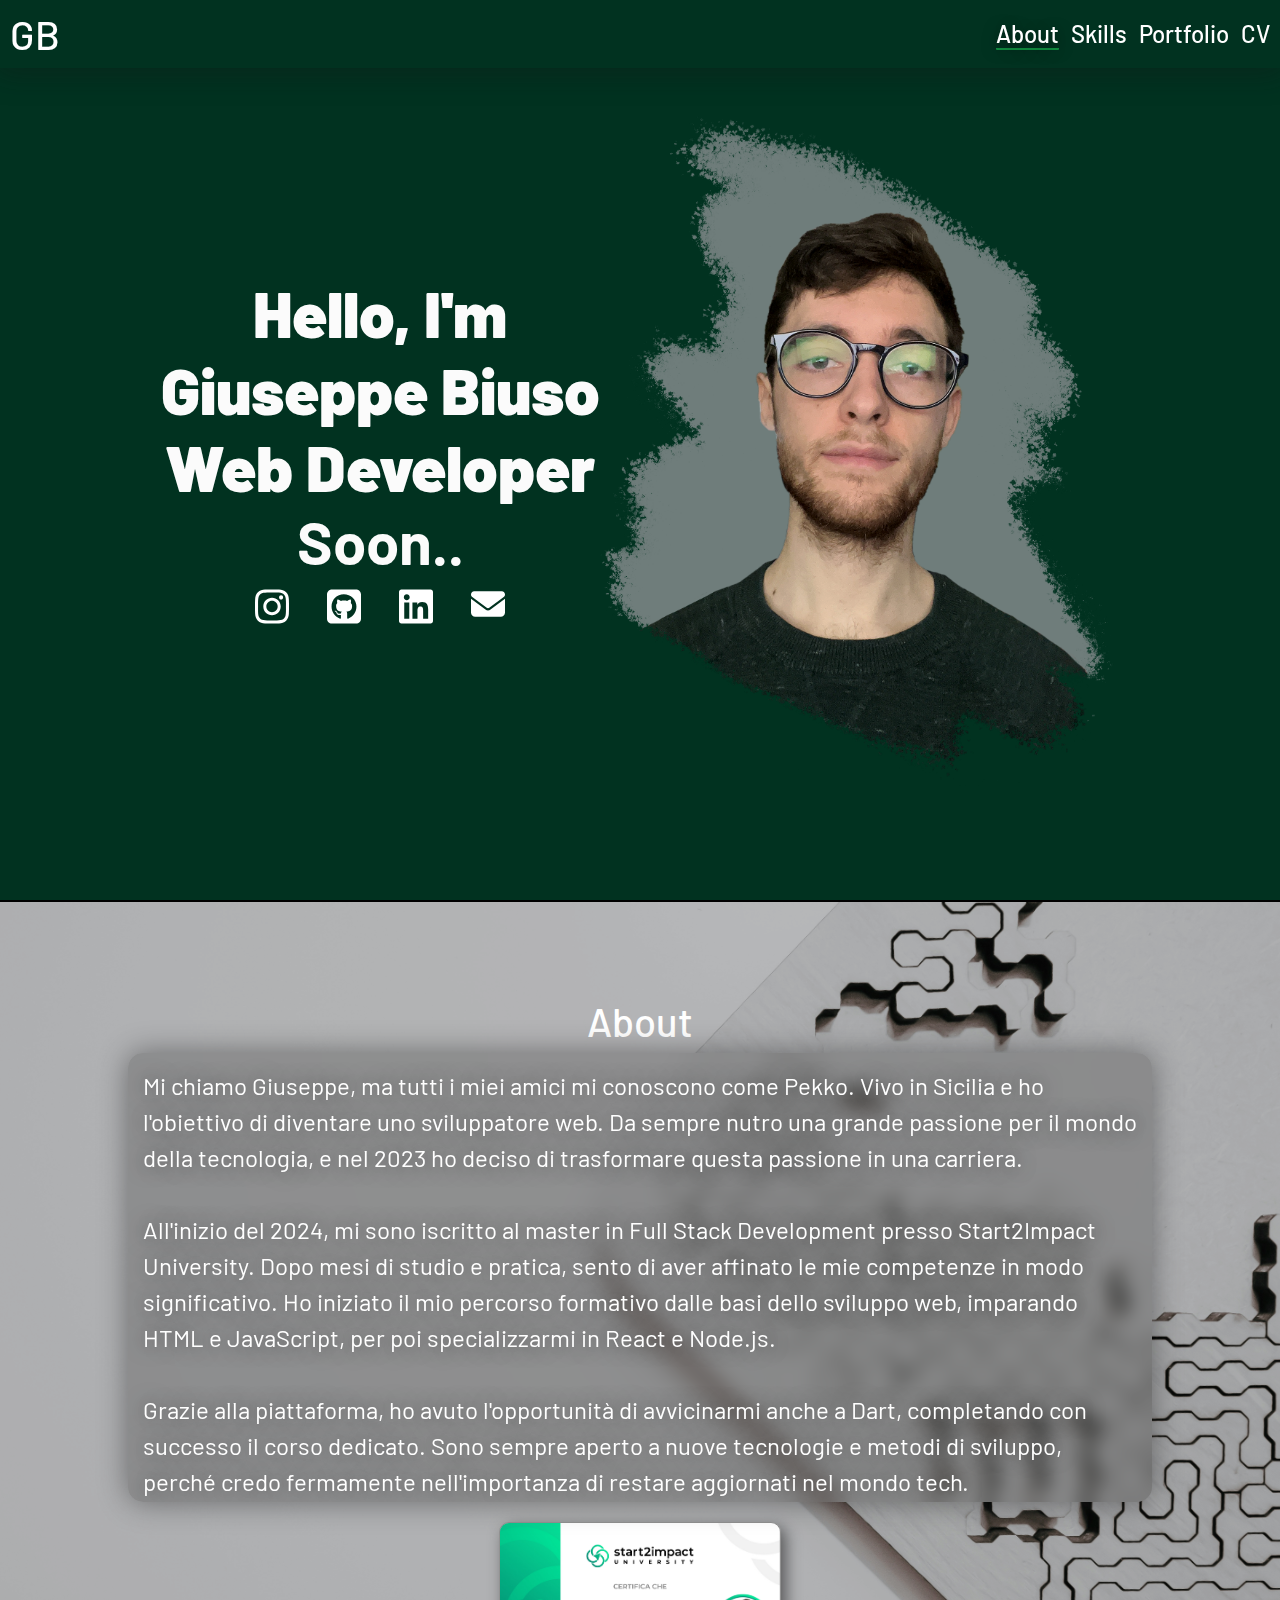
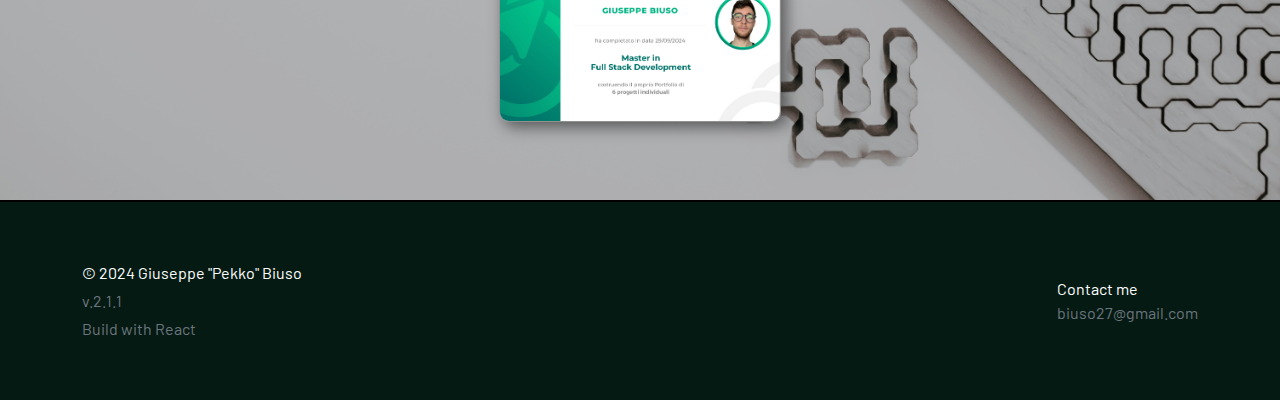
==== commit 33915b62: "v 2.1.1" ====
--- a/index.html
+++ b/index.html
@@ -30,7 +30,7 @@
         <meta property="og:url" content="https://Pekko1.github.io" />
         <meta property="og:locale" content="it_IT" />
         <meta name="keywords" content="Giuseppe Biuso" />
-      <script type="module" crossorigin src="/assets/index-g0MdiX3q.js"></script>
+      <script type="module" crossorigin src="/assets/index-zB4q9xG6.js"></script>
       <link rel="stylesheet" crossorigin href="/assets/index-Db9LZ75p.css">
     </head>
     <body>
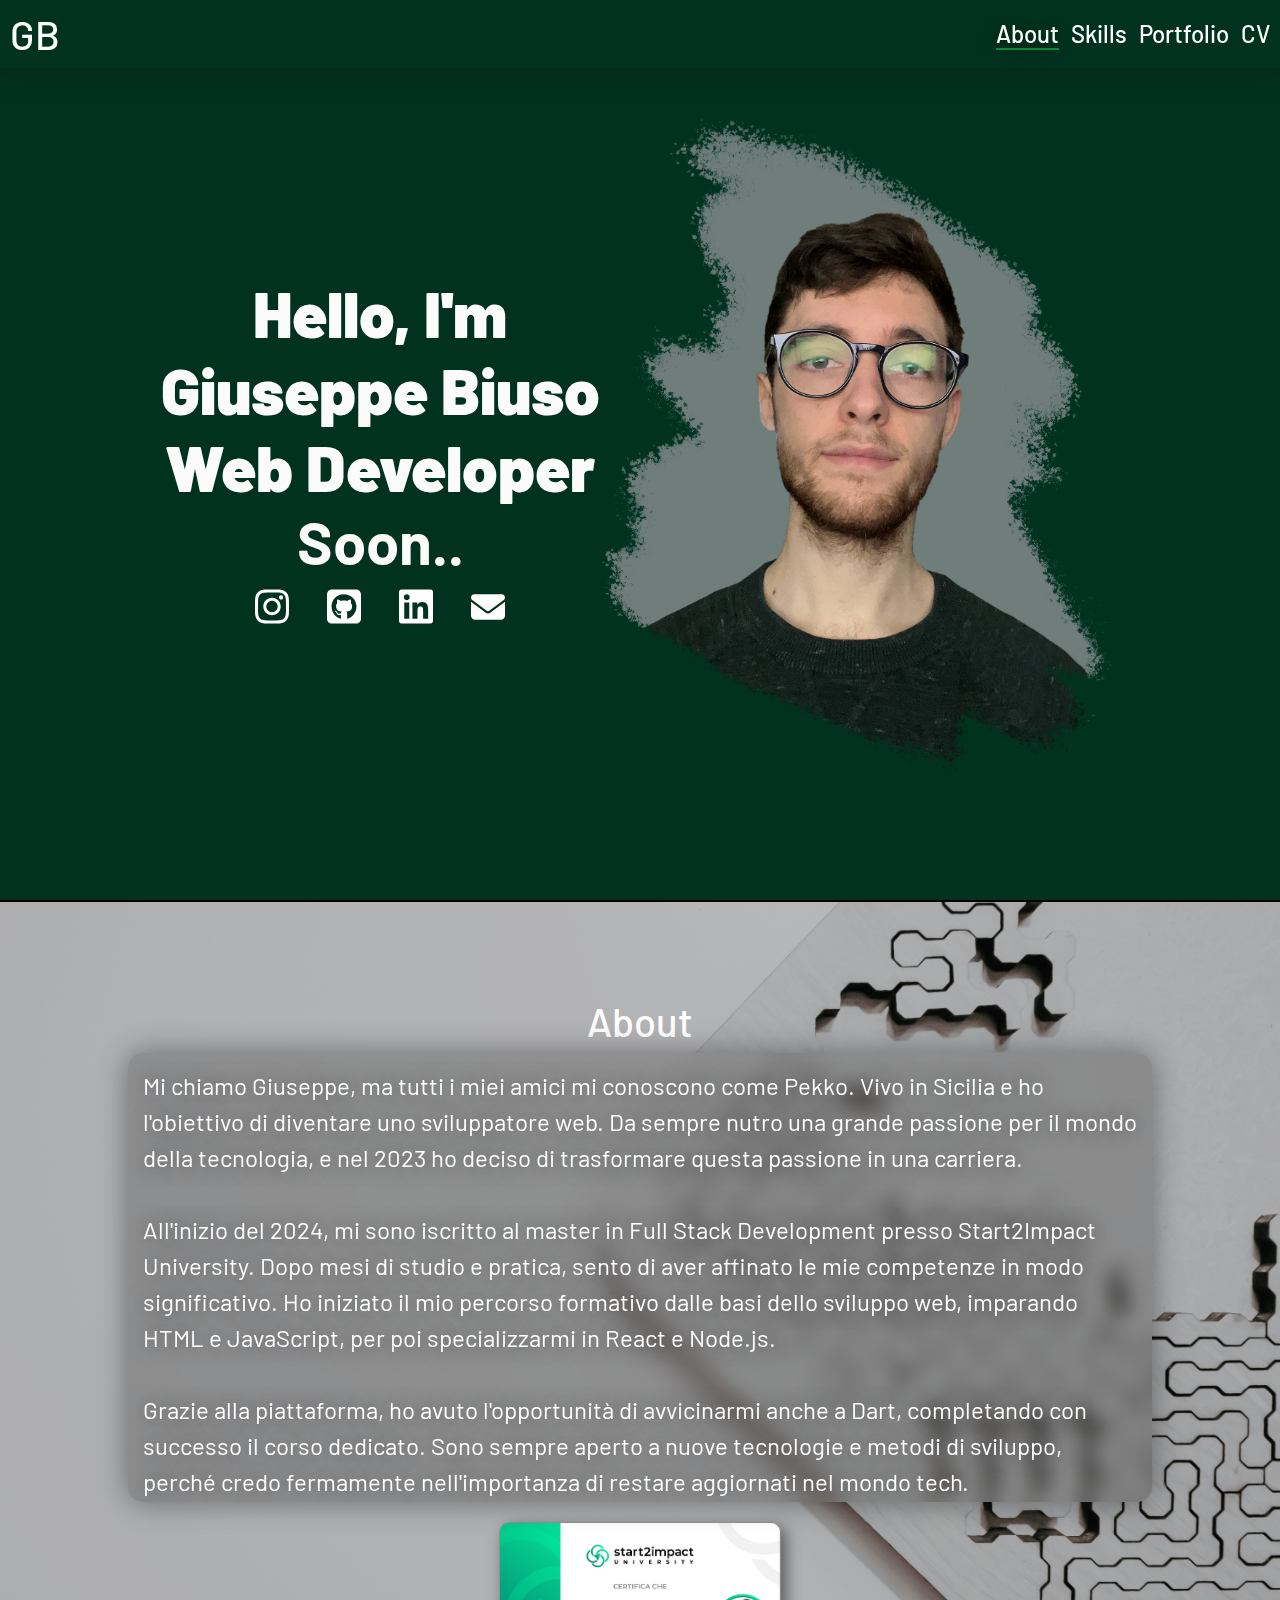
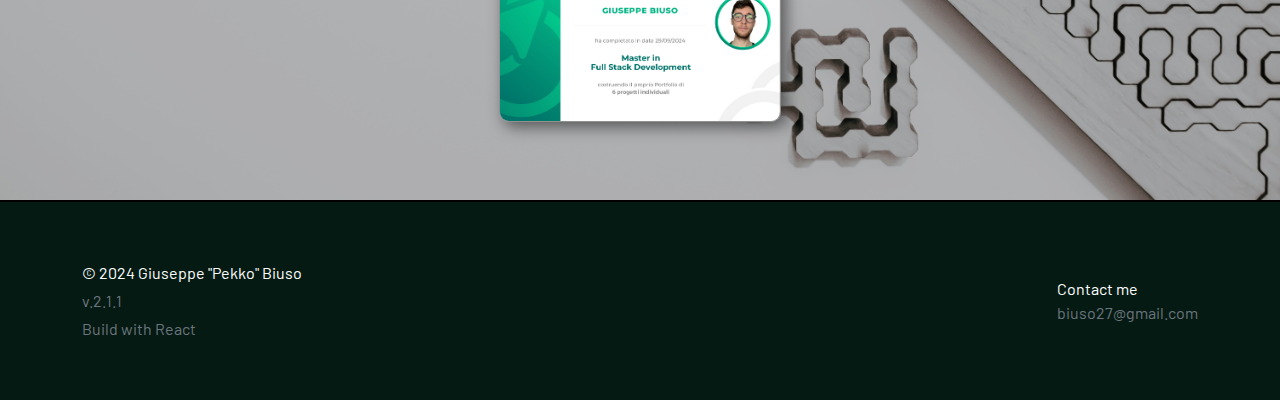
==== commit 6d8a0aef: "bug fix" ====
--- a/index.html
+++ b/index.html
@@ -30,8 +30,8 @@
         <meta property="og:url" content="https://Pekko1.github.io" />
         <meta property="og:locale" content="it_IT" />
         <meta name="keywords" content="Giuseppe Biuso" />
-      <script type="module" crossorigin src="/assets/index-zB4q9xG6.js"></script>
-      <link rel="stylesheet" crossorigin href="/assets/index-Db9LZ75p.css">
+      <script type="module" crossorigin src="/assets/index-B6QZs_en.js"></script>
+      <link rel="stylesheet" crossorigin href="/assets/index-BdhuvaSh.css">
     </head>
     <body>
         <div id="root"></div>
--- a/assets/index-BdhuvaSh.css
+++ b/assets/index-BdhuvaSh.css
@@ -0,0 +1,5 @@
+@charset "UTF-8";._container_175j7_1{width:100%;position:relative}._section_175j7_11{opacity:0;visibility:hidden;transition:opacity .5s ease,transform .5s ease;width:100%;position:absolute}._active_175j7_29{opacity:1;visibility:visible}._test_175j7_39{background-color:var(--grey);border-top:2px solid black;height:100px}._navbar_ss2fh_1{width:100%;position:fixed;background-color:var(--green);padding:10px;display:flex;justify-content:space-between;align-items:center;-webkit-backdrop-filter:blur(30px);backdrop-filter:blur(30px);box-shadow:0 0 30px 5px #1616165e;z-index:100}._navbar_ss2fh_1 h1,._navbar_ss2fh_1 h4{margin:0}._navbar_ss2fh_1 h4{border-top:2px solid transparent;border-bottom:2px solid transparent;transition:border-bottom .3s ease}._navbar_ss2fh_1 h4._select_ss2fh_51{text-shadow:0px 5px 15px rgba(0,0,0,.5);border-bottom:2px solid rgb(17,146,66);border-radius:1px}._navbar_ss2fh_1 h4:hover{cursor:pointer}._navRight_ss2fh_71{display:flex;gap:12px}._navRight_ss2fh_71 ._test_ss2fh_83{text-decoration:none;color:#fff}._header_157tq_1:target{scroll-margin-top:500px}header{background-color:var(--green);background-image:url(/assets/texture-Co-ltQE9.jpg);background-size:cover;background-position:center;background-blend-mode:overlay}._header_157tq_1{scroll-margin-top:500px;display:flex;justify-content:center;align-items:center;flex-wrap:wrap;padding-top:100px;padding-bottom:100px;min-height:100vh}._hero_info_157tq_47{font-size:clamp(44px,5vw,108px);font-weight:900;color:var(--white)}._hero_info_157tq_47 span{display:block}._hero_info_157tq_47 span:first-child{font-size:clamp(44px,5vw,80px)}._hero_info_157tq_47 span:nth-child(4){font-size:clamp(44px,5vw,60px);font-weight:700;padding-bottom:10px}._profile_pic_157tq_87{display:block;max-height:75vh}._social_link_157tq_97{display:flex;justify-content:space-between;align-items:center;width:250px;list-style:none;padding:0}._social_link_157tq_97 img{width:34px;filter:invert(1)}@media only screen and (max-width: 1440px){._profile_pic_157tq_87{max-width:50vw;height:auto}._hero_info_157tq_47{margin:auto;text-align:center}._hero_info_157tq_47 span{line-height:normal}._social_link_157tq_97{margin:auto}}@media only screen and (max-width: 450px){._hero_info_157tq_47 span{font-size:2.75rem!important}}._base_1k4us_1{min-height:100vh;padding:100px 0 80px;display:flex;flex-direction:column;justify-content:space-between;align-items:center}._program_skills_1k4us_19{display:flex;justify-content:center;gap:20px;flex-wrap:wrap;margin:auto;padding:10px}._program_skills_1k4us_19 img{height:116px;filter:drop-shadow(0px 0px 15px rgba(0,0,0,.6))}._soft_skills_1k4us_47{display:flex;justify-content:center;flex-wrap:wrap;gap:35px;font-size:30px;text-decoration:underline;font-weight:400;color:#fff}._soft_skills_1k4us_47 span{text-shadow:0px 0px 20px rgba(0,0,0,.6)}@media only screen and (max-width: 940px){._program_skills_1k4us_19 img{height:80px}}@media only screen and (max-width: 450px){._soft_skills_1k4us_47 span{font-size:24px}}@media only screen and (max-width: 400px){._base_1k4us_1{padding:55px 0 0}}._base_megyr_1{height:100vh;padding:95px 0 80px;display:flex;flex-direction:column;justify-content:space-between;align-items:center}._containerM_megyr_21{background-color:#6a6a6a7f;max-height:80%;width:80%;border-radius:15px;box-shadow:0 0 30px #0006;padding:15px;overflow-y:auto}._blur_megyr_43{-webkit-backdrop-filter:blur(0px);backdrop-filter:blur(0px);transition:backdrop-filter 10s ease}._blurActive_megyr_53{-webkit-backdrop-filter:blur(10px);backdrop-filter:blur(10px)}._containerM_megyr_21 p{color:#fff;margin:0;font-size:clamp(19px,4vw,24px);text-shadow:0px 0px 20px rgba(0,0,0,.6)}._attestato_megyr_75{margin-top:20px;max-height:200px;border-radius:10px;border:1px solid rgb(145,145,145);box-shadow:5px 5px 15px #00000080}@media only screen and (max-width: 400px){._base_megyr_1{padding:55px 0 20px}._containerM_megyr_21 p{text-shadow:0px 0px 0px rgba(0,0,0,0)}._attestato_megyr_75{max-height:125px}}._base_1u9nu_1{min-height:100vh;padding:100px 0 200px;display:flex;flex-direction:column;justify-content:space-between;align-items:center}._containerM_1u9nu_23{width:100%;max-width:800px;height:500px;display:flex;justify-content:center;align-items:stretch;gap:1.25rem;transition:all .4s}._card_1u9nu_45{position:relative;flex:1;height:100%;transition:all .4s;cursor:pointer;border-radius:10px;box-shadow:5px 5px 15px #00000080;overflow:visible}._card_1u9nu_45:nth-child(odd){translate:0 -20px}._card_1u9nu_45:nth-child(2n){translate:0 20px}._containerM_1u9nu_23:hover>._card_1u9nu_45:not(:hover){filter:grayscale(100%)}._card_1u9nu_45:hover{flex:5}._screen_1u9nu_101{width:100%;height:100%;object-fit:cover;border-radius:10px;border:1px solid rgb(145,145,145)}._icon_1u9nu_117{position:absolute;top:-40px;left:50%;transform:translate(-50%);width:80px;height:auto;filter:drop-shadow(5px 10px 15px rgba(0,0,0,.6));z-index:1}._specialContainer_1u9nu_141{display:flex;gap:10px;position:absolute;top:-25px;left:50%;transform:translate(-50%);z-index:2}._iconSpecial_1u9nu_161{width:45px;filter:drop-shadow(50px 10px 15px rgba(0,0,0,.6))}@media only screen and (max-width: 750px){._base_1u9nu_1{padding:100px 10px 200px}._containerM_1u9nu_23{max-height:auto;max-width:90%;display:flex;flex-direction:row;gap:.5rem;align-items:center;justify-content:flex-start;overflow-x:scroll}._card_1u9nu_45{height:200px;min-width:90%;translate:0px!important}._icon_1u9nu_117{width:45px;top:-30px}._containerM_1u9nu_23:hover>._card_1u9nu_45:not(:hover){filter:grayscale(0%)}._card_1u9nu_45:hover{flex:1}}@media only screen and (max-width: 450px){._containerM_1u9nu_23{gap:.5rem;padding:0 10px}}@media only screen and (max-height: 950px){._containerM_1u9nu_23{height:350px}}@media only screen and (max-height: 700px){._base_1u9nu_1{gap:30px}._containerM_1u9nu_23{height:280px}}._base_8517d_1{height:100vh;padding:95px 10px 80px;color:#000}._containerM_8517d_13{padding:15px;border-radius:15px;box-shadow:2px 7px 10px 3px #00000080;width:100%;max-height:100%;display:flex;flex-direction:column;gap:20px;background-color:#b5b5b5d4}._line_8517d_37{border:1px solid black;margin-bottom:10px}._work_8517d_47{display:flex;flex-wrap:wrap}._block_8517d_59{display:block;color:#1c1a1a}._left_8517d_69{flex:1.7;padding:10px 0 30px}._right_8517d_79{flex:2;border-left:2px solid black;padding:10px 0 30px 10px}@media only screen and (max-width: 900px){._containerM_8517d_13{overflow:auto}}@media only screen and (max-width: 400px){._base_8517d_1{padding:55px 10px 100px}}@media only screen and (max-width: 550px){._test_gqd4h_3{flex-direction:column;text-align:center;gap:25px}._special_gqd4h_15{order:1}._special2_gqd4h_23{order:2}}/*!
+ * Bootstrap  v5.3.3 (https://getbootstrap.com/)
+ * Copyright 2011-2024 The Bootstrap Authors
+ * Licensed under MIT (https://github.com/twbs/bootstrap/blob/main/LICENSE)
+ */:root,[data-bs-theme=light]{--bs-blue:#0d6efd;--bs-indigo:#6610f2;--bs-purple:#6f42c1;--bs-pink:#d63384;--bs-red:#dc3545;--bs-orange:#fd7e14;--bs-yellow:#ffc107;--bs-green:#198754;--bs-teal:#20c997;--bs-cyan:#0dcaf0;--bs-black:#000;--bs-white:#fff;--bs-gray:#6c757d;--bs-gray-dark:#343a40;--bs-gray-100:#f8f9fa;--bs-gray-200:#e9ecef;--bs-gray-300:#dee2e6;--bs-gray-400:#ced4da;--bs-gray-500:#adb5bd;--bs-gray-600:#6c757d;--bs-gray-700:#495057;--bs-gray-800:#343a40;--bs-gray-900:#212529;--bs-primary:#0d6efd;--bs-secondary:#6c757d;--bs-success:#198754;--bs-info:#0dcaf0;--bs-warning:#ffc107;--bs-danger:#dc3545;--bs-light:#f8f9fa;--bs-dark:#212529;--bs-primary-rgb:13,110,253;--bs-secondary-rgb:108,117,125;--bs-success-rgb:25,135,84;--bs-info-rgb:13,202,240;--bs-warning-rgb:255,193,7;--bs-danger-rgb:220,53,69;--bs-light-rgb:248,249,250;--bs-dark-rgb:33,37,41;--bs-primary-text-emphasis:#052c65;--bs-secondary-text-emphasis:#2b2f32;--bs-success-text-emphasis:#0a3622;--bs-info-text-emphasis:#055160;--bs-warning-text-emphasis:#664d03;--bs-danger-text-emphasis:#58151c;--bs-light-text-emphasis:#495057;--bs-dark-text-emphasis:#495057;--bs-primary-bg-subtle:#cfe2ff;--bs-secondary-bg-subtle:#e2e3e5;--bs-success-bg-subtle:#d1e7dd;--bs-info-bg-subtle:#cff4fc;--bs-warning-bg-subtle:#fff3cd;--bs-danger-bg-subtle:#f8d7da;--bs-light-bg-subtle:#fcfcfd;--bs-dark-bg-subtle:#ced4da;--bs-primary-border-subtle:#9ec5fe;--bs-secondary-border-subtle:#c4c8cb;--bs-success-border-subtle:#a3cfbb;--bs-info-border-subtle:#9eeaf9;--bs-warning-border-subtle:#ffe69c;--bs-danger-border-subtle:#f1aeb5;--bs-light-border-subtle:#e9ecef;--bs-dark-border-subtle:#adb5bd;--bs-white-rgb:255,255,255;--bs-black-rgb:0,0,0;--bs-font-sans-serif:system-ui,-apple-system,"Segoe UI",Roboto,"Helvetica Neue","Noto Sans","Liberation Sans",Arial,sans-serif,"Apple Color Emoji","Segoe UI Emoji","Segoe UI Symbol","Noto Color Emoji";--bs-font-monospace:SFMono-Regular,Menlo,Monaco,Consolas,"Liberation Mono","Courier New",monospace;--bs-gradient:linear-gradient(180deg, rgba(255, 255, 255, .15), rgba(255, 255, 255, 0));--bs-body-font-family:var(--bs-font-sans-serif);--bs-body-font-size:1rem;--bs-body-font-weight:400;--bs-body-line-height:1.5;--bs-body-color:#212529;--bs-body-color-rgb:33,37,41;--bs-body-bg:#fff;--bs-body-bg-rgb:255,255,255;--bs-emphasis-color:#000;--bs-emphasis-color-rgb:0,0,0;--bs-secondary-color:rgba(33, 37, 41, .75);--bs-secondary-color-rgb:33,37,41;--bs-secondary-bg:#e9ecef;--bs-secondary-bg-rgb:233,236,239;--bs-tertiary-color:rgba(33, 37, 41, .5);--bs-tertiary-color-rgb:33,37,41;--bs-tertiary-bg:#f8f9fa;--bs-tertiary-bg-rgb:248,249,250;--bs-heading-color:inherit;--bs-link-color:#0d6efd;--bs-link-color-rgb:13,110,253;--bs-link-decoration:underline;--bs-link-hover-color:#0a58ca;--bs-link-hover-color-rgb:10,88,202;--bs-code-color:#d63384;--bs-highlight-color:#212529;--bs-highlight-bg:#fff3cd;--bs-border-width:1px;--bs-border-style:solid;--bs-border-color:#dee2e6;--bs-border-color-translucent:rgba(0, 0, 0, .175);--bs-border-radius:.375rem;--bs-border-radius-sm:.25rem;--bs-border-radius-lg:.5rem;--bs-border-radius-xl:1rem;--bs-border-radius-xxl:2rem;--bs-border-radius-2xl:var(--bs-border-radius-xxl);--bs-border-radius-pill:50rem;--bs-box-shadow:0 .5rem 1rem rgba(0, 0, 0, .15);--bs-box-shadow-sm:0 .125rem .25rem rgba(0, 0, 0, .075);--bs-box-shadow-lg:0 1rem 3rem rgba(0, 0, 0, .175);--bs-box-shadow-inset:inset 0 1px 2px rgba(0, 0, 0, .075);--bs-focus-ring-width:.25rem;--bs-focus-ring-opacity:.25;--bs-focus-ring-color:rgba(13, 110, 253, .25);--bs-form-valid-color:#198754;--bs-form-valid-border-color:#198754;--bs-form-invalid-color:#dc3545;--bs-form-invalid-border-color:#dc3545}[data-bs-theme=dark]{color-scheme:dark;--bs-body-color:#dee2e6;--bs-body-color-rgb:222,226,230;--bs-body-bg:#212529;--bs-body-bg-rgb:33,37,41;--bs-emphasis-color:#fff;--bs-emphasis-color-rgb:255,255,255;--bs-secondary-color:rgba(222, 226, 230, .75);--bs-secondary-color-rgb:222,226,230;--bs-secondary-bg:#343a40;--bs-secondary-bg-rgb:52,58,64;--bs-tertiary-color:rgba(222, 226, 230, .5);--bs-tertiary-color-rgb:222,226,230;--bs-tertiary-bg:#2b3035;--bs-tertiary-bg-rgb:43,48,53;--bs-primary-text-emphasis:#6ea8fe;--bs-secondary-text-emphasis:#a7acb1;--bs-success-text-emphasis:#75b798;--bs-info-text-emphasis:#6edff6;--bs-warning-text-emphasis:#ffda6a;--bs-danger-text-emphasis:#ea868f;--bs-light-text-emphasis:#f8f9fa;--bs-dark-text-emphasis:#dee2e6;--bs-primary-bg-subtle:#031633;--bs-secondary-bg-subtle:#161719;--bs-success-bg-subtle:#051b11;--bs-info-bg-subtle:#032830;--bs-warning-bg-subtle:#332701;--bs-danger-bg-subtle:#2c0b0e;--bs-light-bg-subtle:#343a40;--bs-dark-bg-subtle:#1a1d20;--bs-primary-border-subtle:#084298;--bs-secondary-border-subtle:#41464b;--bs-success-border-subtle:#0f5132;--bs-info-border-subtle:#087990;--bs-warning-border-subtle:#997404;--bs-danger-border-subtle:#842029;--bs-light-border-subtle:#495057;--bs-dark-border-subtle:#343a40;--bs-heading-color:inherit;--bs-link-color:#6ea8fe;--bs-link-hover-color:#8bb9fe;--bs-link-color-rgb:110,168,254;--bs-link-hover-color-rgb:139,185,254;--bs-code-color:#e685b5;--bs-highlight-color:#dee2e6;--bs-highlight-bg:#664d03;--bs-border-color:#495057;--bs-border-color-translucent:rgba(255, 255, 255, .15);--bs-form-valid-color:#75b798;--bs-form-valid-border-color:#75b798;--bs-form-invalid-color:#ea868f;--bs-form-invalid-border-color:#ea868f}*,:after,:before{box-sizing:border-box}@media (prefers-reduced-motion:no-preference){:root{scroll-behavior:smooth}}body{margin:0;font-family:var(--bs-body-font-family);font-size:var(--bs-body-font-size);font-weight:var(--bs-body-font-weight);line-height:var(--bs-body-line-height);color:var(--bs-body-color);text-align:var(--bs-body-text-align);background-color:var(--bs-body-bg);-webkit-text-size-adjust:100%;-webkit-tap-highlight-color:transparent}hr{margin:1rem 0;color:inherit;border:0;border-top:var(--bs-border-width) solid;opacity:.25}.h1,.h2,.h3,.h4,.h5,.h6,h1,h2,h3,h4,h5,h6{margin-top:0;margin-bottom:.5rem;font-weight:500;line-height:1.2;color:var(--bs-heading-color)}.h1,h1{font-size:calc(1.375rem + 1.5vw)}@media (min-width:1200px){.h1,h1{font-size:2.5rem}}.h2,h2{font-size:calc(1.325rem + .9vw)}@media (min-width:1200px){.h2,h2{font-size:2rem}}.h3,h3{font-size:calc(1.3rem + .6vw)}@media (min-width:1200px){.h3,h3{font-size:1.75rem}}.h4,h4{font-size:calc(1.275rem + .3vw)}@media (min-width:1200px){.h4,h4{font-size:1.5rem}}.h5,h5{font-size:1.25rem}.h6,h6{font-size:1rem}p{margin-top:0;margin-bottom:1rem}abbr[title]{-webkit-text-decoration:underline dotted;text-decoration:underline dotted;cursor:help;-webkit-text-decoration-skip-ink:none;text-decoration-skip-ink:none}address{margin-bottom:1rem;font-style:normal;line-height:inherit}ol,ul{padding-left:2rem}dl,ol,ul{margin-top:0;margin-bottom:1rem}ol ol,ol ul,ul ol,ul ul{margin-bottom:0}dt{font-weight:700}dd{margin-bottom:.5rem;margin-left:0}blockquote{margin:0 0 1rem}b,strong{font-weight:bolder}.small,small{font-size:.875em}.mark,mark{padding:.1875em;color:var(--bs-highlight-color);background-color:var(--bs-highlight-bg)}sub,sup{position:relative;font-size:.75em;line-height:0;vertical-align:baseline}sub{bottom:-.25em}sup{top:-.5em}a{color:rgba(var(--bs-link-color-rgb),var(--bs-link-opacity,1));text-decoration:underline}a:hover{--bs-link-color-rgb:var(--bs-link-hover-color-rgb)}a:not([href]):not([class]),a:not([href]):not([class]):hover{color:inherit;text-decoration:none}code,kbd,pre,samp{font-family:var(--bs-font-monospace);font-size:1em}pre{display:block;margin-top:0;margin-bottom:1rem;overflow:auto;font-size:.875em}pre code{font-size:inherit;color:inherit;word-break:normal}code{font-size:.875em;color:var(--bs-code-color);word-wrap:break-word}a>code{color:inherit}kbd{padding:.1875rem .375rem;font-size:.875em;color:var(--bs-body-bg);background-color:var(--bs-body-color);border-radius:.25rem}kbd kbd{padding:0;font-size:1em}figure{margin:0 0 1rem}img,svg{vertical-align:middle}table{caption-side:bottom;border-collapse:collapse}caption{padding-top:.5rem;padding-bottom:.5rem;color:var(--bs-secondary-color);text-align:left}th{text-align:inherit;text-align:-webkit-match-parent}tbody,td,tfoot,th,thead,tr{border-color:inherit;border-style:solid;border-width:0}label{display:inline-block}button{border-radius:0}button:focus:not(:focus-visible){outline:0}button,input,optgroup,select,textarea{margin:0;font-family:inherit;font-size:inherit;line-height:inherit}button,select{text-transform:none}[role=button]{cursor:pointer}select{word-wrap:normal}select:disabled{opacity:1}[list]:not([type=date]):not([type=datetime-local]):not([type=month]):not([type=week]):not([type=time])::-webkit-calendar-picker-indicator{display:none!important}[type=button],[type=reset],[type=submit],button{-webkit-appearance:button}[type=button]:not(:disabled),[type=reset]:not(:disabled),[type=submit]:not(:disabled),button:not(:disabled){cursor:pointer}::-moz-focus-inner{padding:0;border-style:none}textarea{resize:vertical}fieldset{min-width:0;padding:0;margin:0;border:0}legend{float:left;width:100%;padding:0;margin-bottom:.5rem;font-size:calc(1.275rem + .3vw);line-height:inherit}@media (min-width:1200px){legend{font-size:1.5rem}}legend+*{clear:left}::-webkit-datetime-edit-day-field,::-webkit-datetime-edit-fields-wrapper,::-webkit-datetime-edit-hour-field,::-webkit-datetime-edit-minute,::-webkit-datetime-edit-month-field,::-webkit-datetime-edit-text,::-webkit-datetime-edit-year-field{padding:0}::-webkit-inner-spin-button{height:auto}[type=search]{-webkit-appearance:textfield;outline-offset:-2px}::-webkit-search-decoration{-webkit-appearance:none}::-webkit-color-swatch-wrapper{padding:0}::-webkit-file-upload-button{font:inherit;-webkit-appearance:button}::file-selector-button{font:inherit;-webkit-appearance:button}output{display:inline-block}iframe{border:0}summary{display:list-item;cursor:pointer}progress{vertical-align:baseline}[hidden]{display:none!important}.lead{font-size:1.25rem;font-weight:300}.display-1{font-size:calc(1.625rem + 4.5vw);font-weight:300;line-height:1.2}@media (min-width:1200px){.display-1{font-size:5rem}}.display-2{font-size:calc(1.575rem + 3.9vw);font-weight:300;line-height:1.2}@media (min-width:1200px){.display-2{font-size:4.5rem}}.display-3{font-size:calc(1.525rem + 3.3vw);font-weight:300;line-height:1.2}@media (min-width:1200px){.display-3{font-size:4rem}}.display-4{font-size:calc(1.475rem + 2.7vw);font-weight:300;line-height:1.2}@media (min-width:1200px){.display-4{font-size:3.5rem}}.display-5{font-size:calc(1.425rem + 2.1vw);font-weight:300;line-height:1.2}@media (min-width:1200px){.display-5{font-size:3rem}}.display-6{font-size:calc(1.375rem + 1.5vw);font-weight:300;line-height:1.2}@media (min-width:1200px){.display-6{font-size:2.5rem}}.list-unstyled,.list-inline{padding-left:0;list-style:none}.list-inline-item{display:inline-block}.list-inline-item:not(:last-child){margin-right:.5rem}.initialism{font-size:.875em;text-transform:uppercase}.blockquote{margin-bottom:1rem;font-size:1.25rem}.blockquote>:last-child{margin-bottom:0}.blockquote-footer{margin-top:-1rem;margin-bottom:1rem;font-size:.875em;color:#6c757d}.blockquote-footer:before{content:"— "}.img-fluid{max-width:100%;height:auto}.img-thumbnail{padding:.25rem;background-color:var(--bs-body-bg);border:var(--bs-border-width) solid var(--bs-border-color);border-radius:var(--bs-border-radius);max-width:100%;height:auto}.figure{display:inline-block}.figure-img{margin-bottom:.5rem;line-height:1}.figure-caption{font-size:.875em;color:var(--bs-secondary-color)}.container,.container-fluid,.container-lg,.container-md,.container-sm,.container-xl,.container-xxl{--bs-gutter-x:1.5rem;--bs-gutter-y:0;width:100%;padding-right:calc(var(--bs-gutter-x) * .5);padding-left:calc(var(--bs-gutter-x) * .5);margin-right:auto;margin-left:auto}@media (min-width:576px){.container,.container-sm{max-width:540px}}@media (min-width:768px){.container,.container-md,.container-sm{max-width:720px}}@media (min-width:992px){.container,.container-lg,.container-md,.container-sm{max-width:960px}}@media (min-width:1200px){.container,.container-lg,.container-md,.container-sm,.container-xl{max-width:1140px}}@media (min-width:1400px){.container,.container-lg,.container-md,.container-sm,.container-xl,.container-xxl{max-width:1320px}}:root{--bs-breakpoint-xs:0;--bs-breakpoint-sm:576px;--bs-breakpoint-md:768px;--bs-breakpoint-lg:992px;--bs-breakpoint-xl:1200px;--bs-breakpoint-xxl:1400px}.row{--bs-gutter-x:1.5rem;--bs-gutter-y:0;display:flex;flex-wrap:wrap;margin-top:calc(-1 * var(--bs-gutter-y));margin-right:calc(-.5 * var(--bs-gutter-x));margin-left:calc(-.5 * var(--bs-gutter-x))}.row>*{flex-shrink:0;width:100%;max-width:100%;padding-right:calc(var(--bs-gutter-x) * .5);padding-left:calc(var(--bs-gutter-x) * .5);margin-top:var(--bs-gutter-y)}.col{flex:1 0 0%}.row-cols-auto>*{flex:0 0 auto;width:auto}.row-cols-1>*{flex:0 0 auto;width:100%}.row-cols-2>*{flex:0 0 auto;width:50%}.row-cols-3>*{flex:0 0 auto;width:33.33333333%}.row-cols-4>*{flex:0 0 auto;width:25%}.row-cols-5>*{flex:0 0 auto;width:20%}.row-cols-6>*{flex:0 0 auto;width:16.66666667%}.col-auto{flex:0 0 auto;width:auto}.col-1{flex:0 0 auto;width:8.33333333%}.col-2{flex:0 0 auto;width:16.66666667%}.col-3{flex:0 0 auto;width:25%}.col-4{flex:0 0 auto;width:33.33333333%}.col-5{flex:0 0 auto;width:41.66666667%}.col-6{flex:0 0 auto;width:50%}.col-7{flex:0 0 auto;width:58.33333333%}.col-8{flex:0 0 auto;width:66.66666667%}.col-9{flex:0 0 auto;width:75%}.col-10{flex:0 0 auto;width:83.33333333%}.col-11{flex:0 0 auto;width:91.66666667%}.col-12{flex:0 0 auto;width:100%}.offset-1{margin-left:8.33333333%}.offset-2{margin-left:16.66666667%}.offset-3{margin-left:25%}.offset-4{margin-left:33.33333333%}.offset-5{margin-left:41.66666667%}.offset-6{margin-left:50%}.offset-7{margin-left:58.33333333%}.offset-8{margin-left:66.66666667%}.offset-9{margin-left:75%}.offset-10{margin-left:83.33333333%}.offset-11{margin-left:91.66666667%}.g-0,.gx-0{--bs-gutter-x:0}.g-0,.gy-0{--bs-gutter-y:0}.g-1,.gx-1{--bs-gutter-x:.25rem}.g-1,.gy-1{--bs-gutter-y:.25rem}.g-2,.gx-2{--bs-gutter-x:.5rem}.g-2,.gy-2{--bs-gutter-y:.5rem}.g-3,.gx-3{--bs-gutter-x:1rem}.g-3,.gy-3{--bs-gutter-y:1rem}.g-4,.gx-4{--bs-gutter-x:1.5rem}.g-4,.gy-4{--bs-gutter-y:1.5rem}.g-5,.gx-5{--bs-gutter-x:3rem}.g-5,.gy-5{--bs-gutter-y:3rem}@media (min-width:576px){.col-sm{flex:1 0 0%}.row-cols-sm-auto>*{flex:0 0 auto;width:auto}.row-cols-sm-1>*{flex:0 0 auto;width:100%}.row-cols-sm-2>*{flex:0 0 auto;width:50%}.row-cols-sm-3>*{flex:0 0 auto;width:33.33333333%}.row-cols-sm-4>*{flex:0 0 auto;width:25%}.row-cols-sm-5>*{flex:0 0 auto;width:20%}.row-cols-sm-6>*{flex:0 0 auto;width:16.66666667%}.col-sm-auto{flex:0 0 auto;width:auto}.col-sm-1{flex:0 0 auto;width:8.33333333%}.col-sm-2{flex:0 0 auto;width:16.66666667%}.col-sm-3{flex:0 0 auto;width:25%}.col-sm-4{flex:0 0 auto;width:33.33333333%}.col-sm-5{flex:0 0 auto;width:41.66666667%}.col-sm-6{flex:0 0 auto;width:50%}.col-sm-7{flex:0 0 auto;width:58.33333333%}.col-sm-8{flex:0 0 auto;width:66.66666667%}.col-sm-9{flex:0 0 auto;width:75%}.col-sm-10{flex:0 0 auto;width:83.33333333%}.col-sm-11{flex:0 0 auto;width:91.66666667%}.col-sm-12{flex:0 0 auto;width:100%}.offset-sm-0{margin-left:0}.offset-sm-1{margin-left:8.33333333%}.offset-sm-2{margin-left:16.66666667%}.offset-sm-3{margin-left:25%}.offset-sm-4{margin-left:33.33333333%}.offset-sm-5{margin-left:41.66666667%}.offset-sm-6{margin-left:50%}.offset-sm-7{margin-left:58.33333333%}.offset-sm-8{margin-left:66.66666667%}.offset-sm-9{margin-left:75%}.offset-sm-10{margin-left:83.33333333%}.offset-sm-11{margin-left:91.66666667%}.g-sm-0,.gx-sm-0{--bs-gutter-x:0}.g-sm-0,.gy-sm-0{--bs-gutter-y:0}.g-sm-1,.gx-sm-1{--bs-gutter-x:.25rem}.g-sm-1,.gy-sm-1{--bs-gutter-y:.25rem}.g-sm-2,.gx-sm-2{--bs-gutter-x:.5rem}.g-sm-2,.gy-sm-2{--bs-gutter-y:.5rem}.g-sm-3,.gx-sm-3{--bs-gutter-x:1rem}.g-sm-3,.gy-sm-3{--bs-gutter-y:1rem}.g-sm-4,.gx-sm-4{--bs-gutter-x:1.5rem}.g-sm-4,.gy-sm-4{--bs-gutter-y:1.5rem}.g-sm-5,.gx-sm-5{--bs-gutter-x:3rem}.g-sm-5,.gy-sm-5{--bs-gutter-y:3rem}}@media (min-width:768px){.col-md{flex:1 0 0%}.row-cols-md-auto>*{flex:0 0 auto;width:auto}.row-cols-md-1>*{flex:0 0 auto;width:100%}.row-cols-md-2>*{flex:0 0 auto;width:50%}.row-cols-md-3>*{flex:0 0 auto;width:33.33333333%}.row-cols-md-4>*{flex:0 0 auto;width:25%}.row-cols-md-5>*{flex:0 0 auto;width:20%}.row-cols-md-6>*{flex:0 0 auto;width:16.66666667%}.col-md-auto{flex:0 0 auto;width:auto}.col-md-1{flex:0 0 auto;width:8.33333333%}.col-md-2{flex:0 0 auto;width:16.66666667%}.col-md-3{flex:0 0 auto;width:25%}.col-md-4{flex:0 0 auto;width:33.33333333%}.col-md-5{flex:0 0 auto;width:41.66666667%}.col-md-6{flex:0 0 auto;width:50%}.col-md-7{flex:0 0 auto;width:58.33333333%}.col-md-8{flex:0 0 auto;width:66.66666667%}.col-md-9{flex:0 0 auto;width:75%}.col-md-10{flex:0 0 auto;width:83.33333333%}.col-md-11{flex:0 0 auto;width:91.66666667%}.col-md-12{flex:0 0 auto;width:100%}.offset-md-0{margin-left:0}.offset-md-1{margin-left:8.33333333%}.offset-md-2{margin-left:16.66666667%}.offset-md-3{margin-left:25%}.offset-md-4{margin-left:33.33333333%}.offset-md-5{margin-left:41.66666667%}.offset-md-6{margin-left:50%}.offset-md-7{margin-left:58.33333333%}.offset-md-8{margin-left:66.66666667%}.offset-md-9{margin-left:75%}.offset-md-10{margin-left:83.33333333%}.offset-md-11{margin-left:91.66666667%}.g-md-0,.gx-md-0{--bs-gutter-x:0}.g-md-0,.gy-md-0{--bs-gutter-y:0}.g-md-1,.gx-md-1{--bs-gutter-x:.25rem}.g-md-1,.gy-md-1{--bs-gutter-y:.25rem}.g-md-2,.gx-md-2{--bs-gutter-x:.5rem}.g-md-2,.gy-md-2{--bs-gutter-y:.5rem}.g-md-3,.gx-md-3{--bs-gutter-x:1rem}.g-md-3,.gy-md-3{--bs-gutter-y:1rem}.g-md-4,.gx-md-4{--bs-gutter-x:1.5rem}.g-md-4,.gy-md-4{--bs-gutter-y:1.5rem}.g-md-5,.gx-md-5{--bs-gutter-x:3rem}.g-md-5,.gy-md-5{--bs-gutter-y:3rem}}@media (min-width:992px){.col-lg{flex:1 0 0%}.row-cols-lg-auto>*{flex:0 0 auto;width:auto}.row-cols-lg-1>*{flex:0 0 auto;width:100%}.row-cols-lg-2>*{flex:0 0 auto;width:50%}.row-cols-lg-3>*{flex:0 0 auto;width:33.33333333%}.row-cols-lg-4>*{flex:0 0 auto;width:25%}.row-cols-lg-5>*{flex:0 0 auto;width:20%}.row-cols-lg-6>*{flex:0 0 auto;width:16.66666667%}.col-lg-auto{flex:0 0 auto;width:auto}.col-lg-1{flex:0 0 auto;width:8.33333333%}.col-lg-2{flex:0 0 auto;width:16.66666667%}.col-lg-3{flex:0 0 auto;width:25%}.col-lg-4{flex:0 0 auto;width:33.33333333%}.col-lg-5{flex:0 0 auto;width:41.66666667%}.col-lg-6{flex:0 0 auto;width:50%}.col-lg-7{flex:0 0 auto;width:58.33333333%}.col-lg-8{flex:0 0 auto;width:66.66666667%}.col-lg-9{flex:0 0 auto;width:75%}.col-lg-10{flex:0 0 auto;width:83.33333333%}.col-lg-11{flex:0 0 auto;width:91.66666667%}.col-lg-12{flex:0 0 auto;width:100%}.offset-lg-0{margin-left:0}.offset-lg-1{margin-left:8.33333333%}.offset-lg-2{margin-left:16.66666667%}.offset-lg-3{margin-left:25%}.offset-lg-4{margin-left:33.33333333%}.offset-lg-5{margin-left:41.66666667%}.offset-lg-6{margin-left:50%}.offset-lg-7{margin-left:58.33333333%}.offset-lg-8{margin-left:66.66666667%}.offset-lg-9{margin-left:75%}.offset-lg-10{margin-left:83.33333333%}.offset-lg-11{margin-left:91.66666667%}.g-lg-0,.gx-lg-0{--bs-gutter-x:0}.g-lg-0,.gy-lg-0{--bs-gutter-y:0}.g-lg-1,.gx-lg-1{--bs-gutter-x:.25rem}.g-lg-1,.gy-lg-1{--bs-gutter-y:.25rem}.g-lg-2,.gx-lg-2{--bs-gutter-x:.5rem}.g-lg-2,.gy-lg-2{--bs-gutter-y:.5rem}.g-lg-3,.gx-lg-3{--bs-gutter-x:1rem}.g-lg-3,.gy-lg-3{--bs-gutter-y:1rem}.g-lg-4,.gx-lg-4{--bs-gutter-x:1.5rem}.g-lg-4,.gy-lg-4{--bs-gutter-y:1.5rem}.g-lg-5,.gx-lg-5{--bs-gutter-x:3rem}.g-lg-5,.gy-lg-5{--bs-gutter-y:3rem}}@media (min-width:1200px){.col-xl{flex:1 0 0%}.row-cols-xl-auto>*{flex:0 0 auto;width:auto}.row-cols-xl-1>*{flex:0 0 auto;width:100%}.row-cols-xl-2>*{flex:0 0 auto;width:50%}.row-cols-xl-3>*{flex:0 0 auto;width:33.33333333%}.row-cols-xl-4>*{flex:0 0 auto;width:25%}.row-cols-xl-5>*{flex:0 0 auto;width:20%}.row-cols-xl-6>*{flex:0 0 auto;width:16.66666667%}.col-xl-auto{flex:0 0 auto;width:auto}.col-xl-1{flex:0 0 auto;width:8.33333333%}.col-xl-2{flex:0 0 auto;width:16.66666667%}.col-xl-3{flex:0 0 auto;width:25%}.col-xl-4{flex:0 0 auto;width:33.33333333%}.col-xl-5{flex:0 0 auto;width:41.66666667%}.col-xl-6{flex:0 0 auto;width:50%}.col-xl-7{flex:0 0 auto;width:58.33333333%}.col-xl-8{flex:0 0 auto;width:66.66666667%}.col-xl-9{flex:0 0 auto;width:75%}.col-xl-10{flex:0 0 auto;width:83.33333333%}.col-xl-11{flex:0 0 auto;width:91.66666667%}.col-xl-12{flex:0 0 auto;width:100%}.offset-xl-0{margin-left:0}.offset-xl-1{margin-left:8.33333333%}.offset-xl-2{margin-left:16.66666667%}.offset-xl-3{margin-left:25%}.offset-xl-4{margin-left:33.33333333%}.offset-xl-5{margin-left:41.66666667%}.offset-xl-6{margin-left:50%}.offset-xl-7{margin-left:58.33333333%}.offset-xl-8{margin-left:66.66666667%}.offset-xl-9{margin-left:75%}.offset-xl-10{margin-left:83.33333333%}.offset-xl-11{margin-left:91.66666667%}.g-xl-0,.gx-xl-0{--bs-gutter-x:0}.g-xl-0,.gy-xl-0{--bs-gutter-y:0}.g-xl-1,.gx-xl-1{--bs-gutter-x:.25rem}.g-xl-1,.gy-xl-1{--bs-gutter-y:.25rem}.g-xl-2,.gx-xl-2{--bs-gutter-x:.5rem}.g-xl-2,.gy-xl-2{--bs-gutter-y:.5rem}.g-xl-3,.gx-xl-3{--bs-gutter-x:1rem}.g-xl-3,.gy-xl-3{--bs-gutter-y:1rem}.g-xl-4,.gx-xl-4{--bs-gutter-x:1.5rem}.g-xl-4,.gy-xl-4{--bs-gutter-y:1.5rem}.g-xl-5,.gx-xl-5{--bs-gutter-x:3rem}.g-xl-5,.gy-xl-5{--bs-gutter-y:3rem}}@media (min-width:1400px){.col-xxl{flex:1 0 0%}.row-cols-xxl-auto>*{flex:0 0 auto;width:auto}.row-cols-xxl-1>*{flex:0 0 auto;width:100%}.row-cols-xxl-2>*{flex:0 0 auto;width:50%}.row-cols-xxl-3>*{flex:0 0 auto;width:33.33333333%}.row-cols-xxl-4>*{flex:0 0 auto;width:25%}.row-cols-xxl-5>*{flex:0 0 auto;width:20%}.row-cols-xxl-6>*{flex:0 0 auto;width:16.66666667%}.col-xxl-auto{flex:0 0 auto;width:auto}.col-xxl-1{flex:0 0 auto;width:8.33333333%}.col-xxl-2{flex:0 0 auto;width:16.66666667%}.col-xxl-3{flex:0 0 auto;width:25%}.col-xxl-4{flex:0 0 auto;width:33.33333333%}.col-xxl-5{flex:0 0 auto;width:41.66666667%}.col-xxl-6{flex:0 0 auto;width:50%}.col-xxl-7{flex:0 0 auto;width:58.33333333%}.col-xxl-8{flex:0 0 auto;width:66.66666667%}.col-xxl-9{flex:0 0 auto;width:75%}.col-xxl-10{flex:0 0 auto;width:83.33333333%}.col-xxl-11{flex:0 0 auto;width:91.66666667%}.col-xxl-12{flex:0 0 auto;width:100%}.offset-xxl-0{margin-left:0}.offset-xxl-1{margin-left:8.33333333%}.offset-xxl-2{margin-left:16.66666667%}.offset-xxl-3{margin-left:25%}.offset-xxl-4{margin-left:33.33333333%}.offset-xxl-5{margin-left:41.66666667%}.offset-xxl-6{margin-left:50%}.offset-xxl-7{margin-left:58.33333333%}.offset-xxl-8{margin-left:66.66666667%}.offset-xxl-9{margin-left:75%}.offset-xxl-10{margin-left:83.33333333%}.offset-xxl-11{margin-left:91.66666667%}.g-xxl-0,.gx-xxl-0{--bs-gutter-x:0}.g-xxl-0,.gy-xxl-0{--bs-gutter-y:0}.g-xxl-1,.gx-xxl-1{--bs-gutter-x:.25rem}.g-xxl-1,.gy-xxl-1{--bs-gutter-y:.25rem}.g-xxl-2,.gx-xxl-2{--bs-gutter-x:.5rem}.g-xxl-2,.gy-xxl-2{--bs-gutter-y:.5rem}.g-xxl-3,.gx-xxl-3{--bs-gutter-x:1rem}.g-xxl-3,.gy-xxl-3{--bs-gutter-y:1rem}.g-xxl-4,.gx-xxl-4{--bs-gutter-x:1.5rem}.g-xxl-4,.gy-xxl-4{--bs-gutter-y:1.5rem}.g-xxl-5,.gx-xxl-5{--bs-gutter-x:3rem}.g-xxl-5,.gy-xxl-5{--bs-gutter-y:3rem}}.table{--bs-table-color-type:initial;--bs-table-bg-type:initial;--bs-table-color-state:initial;--bs-table-bg-state:initial;--bs-table-color:var(--bs-emphasis-color);--bs-table-bg:var(--bs-body-bg);--bs-table-border-color:var(--bs-border-color);--bs-table-accent-bg:transparent;--bs-table-striped-color:var(--bs-emphasis-color);--bs-table-striped-bg:rgba(var(--bs-emphasis-color-rgb), .05);--bs-table-active-color:var(--bs-emphasis-color);--bs-table-active-bg:rgba(var(--bs-emphasis-color-rgb), .1);--bs-table-hover-color:var(--bs-emphasis-color);--bs-table-hover-bg:rgba(var(--bs-emphasis-color-rgb), .075);width:100%;margin-bottom:1rem;vertical-align:top;border-color:var(--bs-table-border-color)}.table>:not(caption)>*>*{padding:.5rem;color:var(--bs-table-color-state,var(--bs-table-color-type,var(--bs-table-color)));background-color:var(--bs-table-bg);border-bottom-width:var(--bs-border-width);box-shadow:inset 0 0 0 9999px var(--bs-table-bg-state,var(--bs-table-bg-type,var(--bs-table-accent-bg)))}.table>tbody{vertical-align:inherit}.table>thead{vertical-align:bottom}.table-group-divider{border-top:calc(var(--bs-border-width) * 2) solid currentcolor}.caption-top{caption-side:top}.table-sm>:not(caption)>*>*{padding:.25rem}.table-bordered>:not(caption)>*{border-width:var(--bs-border-width) 0}.table-bordered>:not(caption)>*>*{border-width:0 var(--bs-border-width)}.table-borderless>:not(caption)>*>*{border-bottom-width:0}.table-borderless>:not(:first-child){border-top-width:0}.table-striped>tbody>tr:nth-of-type(odd)>*{--bs-table-color-type:var(--bs-table-striped-color);--bs-table-bg-type:var(--bs-table-striped-bg)}.table-striped-columns>:not(caption)>tr>:nth-child(2n){--bs-table-color-type:var(--bs-table-striped-color);--bs-table-bg-type:var(--bs-table-striped-bg)}.table-active{--bs-table-color-state:var(--bs-table-active-color);--bs-table-bg-state:var(--bs-table-active-bg)}.table-hover>tbody>tr:hover>*{--bs-table-color-state:var(--bs-table-hover-color);--bs-table-bg-state:var(--bs-table-hover-bg)}.table-primary{--bs-table-color:#000;--bs-table-bg:#cfe2ff;--bs-table-border-color:#a6b5cc;--bs-table-striped-bg:#c5d7f2;--bs-table-striped-color:#000;--bs-table-active-bg:#bacbe6;--bs-table-active-color:#000;--bs-table-hover-bg:#bfd1ec;--bs-table-hover-color:#000;color:var(--bs-table-color);border-color:var(--bs-table-border-color)}.table-secondary{--bs-table-color:#000;--bs-table-bg:#e2e3e5;--bs-table-border-color:#b5b6b7;--bs-table-striped-bg:#d7d8da;--bs-table-striped-color:#000;--bs-table-active-bg:#cbccce;--bs-table-active-color:#000;--bs-table-hover-bg:#d1d2d4;--bs-table-hover-color:#000;color:var(--bs-table-color);border-color:var(--bs-table-border-color)}.table-success{--bs-table-color:#000;--bs-table-bg:#d1e7dd;--bs-table-border-color:#a7b9b1;--bs-table-striped-bg:#c7dbd2;--bs-table-striped-color:#000;--bs-table-active-bg:#bcd0c7;--bs-table-active-color:#000;--bs-table-hover-bg:#c1d6cc;--bs-table-hover-color:#000;color:var(--bs-table-color);border-color:var(--bs-table-border-color)}.table-info{--bs-table-color:#000;--bs-table-bg:#cff4fc;--bs-table-border-color:#a6c3ca;--bs-table-striped-bg:#c5e8ef;--bs-table-striped-color:#000;--bs-table-active-bg:#badce3;--bs-table-active-color:#000;--bs-table-hover-bg:#bfe2e9;--bs-table-hover-color:#000;color:var(--bs-table-color);border-color:var(--bs-table-border-color)}.table-warning{--bs-table-color:#000;--bs-table-bg:#fff3cd;--bs-table-border-color:#ccc2a4;--bs-table-striped-bg:#f2e7c3;--bs-table-striped-color:#000;--bs-table-active-bg:#e6dbb9;--bs-table-active-color:#000;--bs-table-hover-bg:#ece1be;--bs-table-hover-color:#000;color:var(--bs-table-color);border-color:var(--bs-table-border-color)}.table-danger{--bs-table-color:#000;--bs-table-bg:#f8d7da;--bs-table-border-color:#c6acae;--bs-table-striped-bg:#eccccf;--bs-table-striped-color:#000;--bs-table-active-bg:#dfc2c4;--bs-table-active-color:#000;--bs-table-hover-bg:#e5c7ca;--bs-table-hover-color:#000;color:var(--bs-table-color);border-color:var(--bs-table-border-color)}.table-light{--bs-table-color:#000;--bs-table-bg:#f8f9fa;--bs-table-border-color:#c6c7c8;--bs-table-striped-bg:#ecedee;--bs-table-striped-color:#000;--bs-table-active-bg:#dfe0e1;--bs-table-active-color:#000;--bs-table-hover-bg:#e5e6e7;--bs-table-hover-color:#000;color:var(--bs-table-color);border-color:var(--bs-table-border-color)}.table-dark{--bs-table-color:#fff;--bs-table-bg:#212529;--bs-table-border-color:#4d5154;--bs-table-striped-bg:#2c3034;--bs-table-striped-color:#fff;--bs-table-active-bg:#373b3e;--bs-table-active-color:#fff;--bs-table-hover-bg:#323539;--bs-table-hover-color:#fff;color:var(--bs-table-color);border-color:var(--bs-table-border-color)}.table-responsive{overflow-x:auto;-webkit-overflow-scrolling:touch}@media (max-width:575.98px){.table-responsive-sm{overflow-x:auto;-webkit-overflow-scrolling:touch}}@media (max-width:767.98px){.table-responsive-md{overflow-x:auto;-webkit-overflow-scrolling:touch}}@media (max-width:991.98px){.table-responsive-lg{overflow-x:auto;-webkit-overflow-scrolling:touch}}@media (max-width:1199.98px){.table-responsive-xl{overflow-x:auto;-webkit-overflow-scrolling:touch}}@media (max-width:1399.98px){.table-responsive-xxl{overflow-x:auto;-webkit-overflow-scrolling:touch}}.form-label{margin-bottom:.5rem}.col-form-label{padding-top:calc(.375rem + var(--bs-border-width));padding-bottom:calc(.375rem + var(--bs-border-width));margin-bottom:0;font-size:inherit;line-height:1.5}.col-form-label-lg{padding-top:calc(.5rem + var(--bs-border-width));padding-bottom:calc(.5rem + var(--bs-border-width));font-size:1.25rem}.col-form-label-sm{padding-top:calc(.25rem + var(--bs-border-width));padding-bottom:calc(.25rem + var(--bs-border-width));font-size:.875rem}.form-text{margin-top:.25rem;font-size:.875em;color:var(--bs-secondary-color)}.form-control{display:block;width:100%;padding:.375rem .75rem;font-size:1rem;font-weight:400;line-height:1.5;color:var(--bs-body-color);-webkit-appearance:none;-moz-appearance:none;appearance:none;background-color:var(--bs-body-bg);background-clip:padding-box;border:var(--bs-border-width) solid var(--bs-border-color);border-radius:var(--bs-border-radius);transition:border-color .15s ease-in-out,box-shadow .15s ease-in-out}@media (prefers-reduced-motion:reduce){.form-control{transition:none}}.form-control[type=file]{overflow:hidden}.form-control[type=file]:not(:disabled):not([readonly]){cursor:pointer}.form-control:focus{color:var(--bs-body-color);background-color:var(--bs-body-bg);border-color:#86b7fe;outline:0;box-shadow:0 0 0 .25rem #0d6efd40}.form-control::-webkit-date-and-time-value{min-width:85px;height:1.5em;margin:0}.form-control::-webkit-datetime-edit{display:block;padding:0}.form-control::-moz-placeholder{color:var(--bs-secondary-color);opacity:1}.form-control::placeholder{color:var(--bs-secondary-color);opacity:1}.form-control:disabled{background-color:var(--bs-secondary-bg);opacity:1}.form-control::-webkit-file-upload-button{padding:.375rem .75rem;margin:-.375rem -.75rem;-webkit-margin-end:.75rem;margin-inline-end:.75rem;color:var(--bs-body-color);background-color:var(--bs-tertiary-bg);pointer-events:none;border-color:inherit;border-style:solid;border-width:0;border-inline-end-width:var(--bs-border-width);border-radius:0;-webkit-transition:color .15s ease-in-out,background-color .15s ease-in-out,border-color .15s ease-in-out,box-shadow .15s ease-in-out;transition:color .15s ease-in-out,background-color .15s ease-in-out,border-color .15s ease-in-out,box-shadow .15s ease-in-out}.form-control::file-selector-button{padding:.375rem .75rem;margin:-.375rem -.75rem;-webkit-margin-end:.75rem;margin-inline-end:.75rem;color:var(--bs-body-color);background-color:var(--bs-tertiary-bg);pointer-events:none;border-color:inherit;border-style:solid;border-width:0;border-inline-end-width:var(--bs-border-width);border-radius:0;transition:color .15s ease-in-out,background-color .15s ease-in-out,border-color .15s ease-in-out,box-shadow .15s ease-in-out}@media (prefers-reduced-motion:reduce){.form-control::-webkit-file-upload-button{-webkit-transition:none;transition:none}.form-control::file-selector-button{transition:none}}.form-control:hover:not(:disabled):not([readonly])::-webkit-file-upload-button{background-color:var(--bs-secondary-bg)}.form-control:hover:not(:disabled):not([readonly])::file-selector-button{background-color:var(--bs-secondary-bg)}.form-control-plaintext{display:block;width:100%;padding:.375rem 0;margin-bottom:0;line-height:1.5;color:var(--bs-body-color);background-color:transparent;border:solid transparent;border-width:var(--bs-border-width) 0}.form-control-plaintext:focus{outline:0}.form-control-plaintext.form-control-lg,.form-control-plaintext.form-control-sm{padding-right:0;padding-left:0}.form-control-sm{min-height:calc(1.5em + .5rem + calc(var(--bs-border-width) * 2));padding:.25rem .5rem;font-size:.875rem;border-radius:var(--bs-border-radius-sm)}.form-control-sm::-webkit-file-upload-button{padding:.25rem .5rem;margin:-.25rem -.5rem;-webkit-margin-end:.5rem;margin-inline-end:.5rem}.form-control-sm::file-selector-button{padding:.25rem .5rem;margin:-.25rem -.5rem;-webkit-margin-end:.5rem;margin-inline-end:.5rem}.form-control-lg{min-height:calc(1.5em + 1rem + calc(var(--bs-border-width) * 2));padding:.5rem 1rem;font-size:1.25rem;border-radius:var(--bs-border-radius-lg)}.form-control-lg::-webkit-file-upload-button{padding:.5rem 1rem;margin:-.5rem -1rem;-webkit-margin-end:1rem;margin-inline-end:1rem}.form-control-lg::file-selector-button{padding:.5rem 1rem;margin:-.5rem -1rem;-webkit-margin-end:1rem;margin-inline-end:1rem}textarea.form-control{min-height:calc(1.5em + .75rem + calc(var(--bs-border-width) * 2))}textarea.form-control-sm{min-height:calc(1.5em + .5rem + calc(var(--bs-border-width) * 2))}textarea.form-control-lg{min-height:calc(1.5em + 1rem + calc(var(--bs-border-width) * 2))}.form-control-color{width:3rem;height:calc(1.5em + .75rem + calc(var(--bs-border-width) * 2));padding:.375rem}.form-control-color:not(:disabled):not([readonly]){cursor:pointer}.form-control-color::-moz-color-swatch{border:0!important;border-radius:var(--bs-border-radius)}.form-control-color::-webkit-color-swatch{border:0!important;border-radius:var(--bs-border-radius)}.form-control-color.form-control-sm{height:calc(1.5em + .5rem + calc(var(--bs-border-width) * 2))}.form-control-color.form-control-lg{height:calc(1.5em + 1rem + calc(var(--bs-border-width) * 2))}.form-select{--bs-form-select-bg-img:url("data:image/svg+xml,%3csvg xmlns='http://www.w3.org/2000/svg' viewBox='0 0 16 16'%3e%3cpath fill='none' stroke='%23343a40' stroke-linecap='round' stroke-linejoin='round' stroke-width='2' d='m2 5 6 6 6-6'/%3e%3c/svg%3e");display:block;width:100%;padding:.375rem 2.25rem .375rem .75rem;font-size:1rem;font-weight:400;line-height:1.5;color:var(--bs-body-color);-webkit-appearance:none;-moz-appearance:none;appearance:none;background-color:var(--bs-body-bg);background-image:var(--bs-form-select-bg-img),var(--bs-form-select-bg-icon,none);background-repeat:no-repeat;background-position:right .75rem center;background-size:16px 12px;border:var(--bs-border-width) solid var(--bs-border-color);border-radius:var(--bs-border-radius);transition:border-color .15s ease-in-out,box-shadow .15s ease-in-out}@media (prefers-reduced-motion:reduce){.form-select{transition:none}}.form-select:focus{border-color:#86b7fe;outline:0;box-shadow:0 0 0 .25rem #0d6efd40}.form-select[multiple],.form-select[size]:not([size="1"]){padding-right:.75rem;background-image:none}.form-select:disabled{background-color:var(--bs-secondary-bg)}.form-select:-moz-focusring{color:transparent;text-shadow:0 0 0 var(--bs-body-color)}.form-select-sm{padding-top:.25rem;padding-bottom:.25rem;padding-left:.5rem;font-size:.875rem;border-radius:var(--bs-border-radius-sm)}.form-select-lg{padding-top:.5rem;padding-bottom:.5rem;padding-left:1rem;font-size:1.25rem;border-radius:var(--bs-border-radius-lg)}[data-bs-theme=dark] .form-select{--bs-form-select-bg-img:url("data:image/svg+xml,%3csvg xmlns='http://www.w3.org/2000/svg' viewBox='0 0 16 16'%3e%3cpath fill='none' stroke='%23dee2e6' stroke-linecap='round' stroke-linejoin='round' stroke-width='2' d='m2 5 6 6 6-6'/%3e%3c/svg%3e")}.form-check{display:block;min-height:1.5rem;padding-left:1.5em;margin-bottom:.125rem}.form-check .form-check-input{float:left;margin-left:-1.5em}.form-check-reverse{padding-right:1.5em;padding-left:0;text-align:right}.form-check-reverse .form-check-input{float:right;margin-right:-1.5em;margin-left:0}.form-check-input{--bs-form-check-bg:var(--bs-body-bg);flex-shrink:0;width:1em;height:1em;margin-top:.25em;vertical-align:top;-webkit-appearance:none;-moz-appearance:none;appearance:none;background-color:var(--bs-form-check-bg);background-image:var(--bs-form-check-bg-image);background-repeat:no-repeat;background-position:center;background-size:contain;border:var(--bs-border-width) solid var(--bs-border-color);-webkit-print-color-adjust:exact;color-adjust:exact;print-color-adjust:exact}.form-check-input[type=checkbox]{border-radius:.25em}.form-check-input[type=radio]{border-radius:50%}.form-check-input:active{filter:brightness(90%)}.form-check-input:focus{border-color:#86b7fe;outline:0;box-shadow:0 0 0 .25rem #0d6efd40}.form-check-input:checked{background-color:#0d6efd;border-color:#0d6efd}.form-check-input:checked[type=checkbox]{--bs-form-check-bg-image:url("data:image/svg+xml,%3csvg xmlns='http://www.w3.org/2000/svg' viewBox='0 0 20 20'%3e%3cpath fill='none' stroke='%23fff' stroke-linecap='round' stroke-linejoin='round' stroke-width='3' d='m6 10 3 3 6-6'/%3e%3c/svg%3e")}.form-check-input:checked[type=radio]{--bs-form-check-bg-image:url("data:image/svg+xml,%3csvg xmlns='http://www.w3.org/2000/svg' viewBox='-4 -4 8 8'%3e%3ccircle r='2' fill='%23fff'/%3e%3c/svg%3e")}.form-check-input[type=checkbox]:indeterminate{background-color:#0d6efd;border-color:#0d6efd;--bs-form-check-bg-image:url("data:image/svg+xml,%3csvg xmlns='http://www.w3.org/2000/svg' viewBox='0 0 20 20'%3e%3cpath fill='none' stroke='%23fff' stroke-linecap='round' stroke-linejoin='round' stroke-width='3' d='M6 10h8'/%3e%3c/svg%3e")}.form-check-input:disabled{pointer-events:none;filter:none;opacity:.5}.form-check-input:disabled~.form-check-label,.form-check-input[disabled]~.form-check-label{cursor:default;opacity:.5}.form-switch{padding-left:2.5em}.form-switch .form-check-input{--bs-form-switch-bg:url("data:image/svg+xml,%3csvg xmlns='http://www.w3.org/2000/svg' viewBox='-4 -4 8 8'%3e%3ccircle r='3' fill='rgba%280, 0, 0, 0.25%29'/%3e%3c/svg%3e");width:2em;margin-left:-2.5em;background-image:var(--bs-form-switch-bg);background-position:left center;border-radius:2em;transition:background-position .15s ease-in-out}@media (prefers-reduced-motion:reduce){.form-switch .form-check-input{transition:none}}.form-switch .form-check-input:focus{--bs-form-switch-bg:url("data:image/svg+xml,%3csvg xmlns='http://www.w3.org/2000/svg' viewBox='-4 -4 8 8'%3e%3ccircle r='3' fill='%2386b7fe'/%3e%3c/svg%3e")}.form-switch .form-check-input:checked{background-position:right center;--bs-form-switch-bg:url("data:image/svg+xml,%3csvg xmlns='http://www.w3.org/2000/svg' viewBox='-4 -4 8 8'%3e%3ccircle r='3' fill='%23fff'/%3e%3c/svg%3e")}.form-switch.form-check-reverse{padding-right:2.5em;padding-left:0}.form-switch.form-check-reverse .form-check-input{margin-right:-2.5em;margin-left:0}.form-check-inline{display:inline-block;margin-right:1rem}.btn-check{position:absolute;clip:rect(0,0,0,0);pointer-events:none}.btn-check:disabled+.btn,.btn-check[disabled]+.btn{pointer-events:none;filter:none;opacity:.65}[data-bs-theme=dark] .form-switch .form-check-input:not(:checked):not(:focus){--bs-form-switch-bg:url("data:image/svg+xml,%3csvg xmlns='http://www.w3.org/2000/svg' viewBox='-4 -4 8 8'%3e%3ccircle r='3' fill='rgba%28255, 255, 255, 0.25%29'/%3e%3c/svg%3e")}.form-range{width:100%;height:1.5rem;padding:0;-webkit-appearance:none;-moz-appearance:none;appearance:none;background-color:transparent}.form-range:focus{outline:0}.form-range:focus::-webkit-slider-thumb{box-shadow:0 0 0 1px #fff,0 0 0 .25rem #0d6efd40}.form-range:focus::-moz-range-thumb{box-shadow:0 0 0 1px #fff,0 0 0 .25rem #0d6efd40}.form-range::-moz-focus-outer{border:0}.form-range::-webkit-slider-thumb{width:1rem;height:1rem;margin-top:-.25rem;-webkit-appearance:none;-moz-appearance:none;appearance:none;background-color:#0d6efd;border:0;border-radius:1rem;-webkit-transition:background-color .15s ease-in-out,border-color .15s ease-in-out,box-shadow .15s ease-in-out;transition:background-color .15s ease-in-out,border-color .15s ease-in-out,box-shadow .15s ease-in-out}@media (prefers-reduced-motion:reduce){.form-range::-webkit-slider-thumb{-webkit-transition:none;transition:none}}.form-range::-webkit-slider-thumb:active{background-color:#b6d4fe}.form-range::-webkit-slider-runnable-track{width:100%;height:.5rem;color:transparent;cursor:pointer;background-color:var(--bs-secondary-bg);border-color:transparent;border-radius:1rem}.form-range::-moz-range-thumb{width:1rem;height:1rem;-moz-appearance:none;-webkit-appearance:none;appearance:none;background-color:#0d6efd;border:0;border-radius:1rem;-moz-transition:background-color .15s ease-in-out,border-color .15s ease-in-out,box-shadow .15s ease-in-out;transition:background-color .15s ease-in-out,border-color .15s ease-in-out,box-shadow .15s ease-in-out}@media (prefers-reduced-motion:reduce){.form-range::-moz-range-thumb{-moz-transition:none;transition:none}}.form-range::-moz-range-thumb:active{background-color:#b6d4fe}.form-range::-moz-range-track{width:100%;height:.5rem;color:transparent;cursor:pointer;background-color:var(--bs-secondary-bg);border-color:transparent;border-radius:1rem}.form-range:disabled{pointer-events:none}.form-range:disabled::-webkit-slider-thumb{background-color:var(--bs-secondary-color)}.form-range:disabled::-moz-range-thumb{background-color:var(--bs-secondary-color)}.form-floating{position:relative}.form-floating>.form-control,.form-floating>.form-control-plaintext,.form-floating>.form-select{height:calc(3.5rem + calc(var(--bs-border-width) * 2));min-height:calc(3.5rem + calc(var(--bs-border-width) * 2));line-height:1.25}.form-floating>label{position:absolute;top:0;left:0;z-index:2;height:100%;padding:1rem .75rem;overflow:hidden;text-align:start;text-overflow:ellipsis;white-space:nowrap;pointer-events:none;border:var(--bs-border-width) solid transparent;transform-origin:0 0;transition:opacity .1s ease-in-out,transform .1s ease-in-out}@media (prefers-reduced-motion:reduce){.form-floating>label{transition:none}}.form-floating>.form-control,.form-floating>.form-control-plaintext{padding:1rem .75rem}.form-floating>.form-control-plaintext::-moz-placeholder,.form-floating>.form-control::-moz-placeholder{color:transparent}.form-floating>.form-control-plaintext::placeholder,.form-floating>.form-control::placeholder{color:transparent}.form-floating>.form-control-plaintext:not(:-moz-placeholder-shown),.form-floating>.form-control:not(:-moz-placeholder-shown){padding-top:1.625rem;padding-bottom:.625rem}.form-floating>.form-control-plaintext:focus,.form-floating>.form-control-plaintext:not(:placeholder-shown),.form-floating>.form-control:focus,.form-floating>.form-control:not(:placeholder-shown){padding-top:1.625rem;padding-bottom:.625rem}.form-floating>.form-control-plaintext:-webkit-autofill,.form-floating>.form-control:-webkit-autofill{padding-top:1.625rem;padding-bottom:.625rem}.form-floating>.form-select{padding-top:1.625rem;padding-bottom:.625rem}.form-floating>.form-control:not(:-moz-placeholder-shown)~label{color:rgba(var(--bs-body-color-rgb),.65);transform:scale(.85) translateY(-.5rem) translate(.15rem)}.form-floating>.form-control-plaintext~label,.form-floating>.form-control:focus~label,.form-floating>.form-control:not(:placeholder-shown)~label,.form-floating>.form-select~label{color:rgba(var(--bs-body-color-rgb),.65);transform:scale(.85) translateY(-.5rem) translate(.15rem)}.form-floating>.form-control:not(:-moz-placeholder-shown)~label:after{position:absolute;top:1rem;right:.375rem;bottom:1rem;left:.375rem;z-index:-1;height:1.5em;content:"";background-color:var(--bs-body-bg);border-radius:var(--bs-border-radius)}.form-floating>.form-control-plaintext~label:after,.form-floating>.form-control:focus~label:after,.form-floating>.form-control:not(:placeholder-shown)~label:after,.form-floating>.form-select~label:after{position:absolute;top:1rem;right:.375rem;bottom:1rem;left:.375rem;z-index:-1;height:1.5em;content:"";background-color:var(--bs-body-bg);border-radius:var(--bs-border-radius)}.form-floating>.form-control:-webkit-autofill~label{color:rgba(var(--bs-body-color-rgb),.65);transform:scale(.85) translateY(-.5rem) translate(.15rem)}.form-floating>.form-control-plaintext~label{border-width:var(--bs-border-width) 0}.form-floating>.form-control:disabled~label,.form-floating>:disabled~label{color:#6c757d}.form-floating>.form-control:disabled~label:after,.form-floating>:disabled~label:after{background-color:var(--bs-secondary-bg)}.input-group{position:relative;display:flex;flex-wrap:wrap;align-items:stretch;width:100%}.input-group>.form-control,.input-group>.form-floating,.input-group>.form-select{position:relative;flex:1 1 auto;width:1%;min-width:0}.input-group>.form-control:focus,.input-group>.form-floating:focus-within,.input-group>.form-select:focus{z-index:5}.input-group .btn{position:relative;z-index:2}.input-group .btn:focus{z-index:5}.input-group-text{display:flex;align-items:center;padding:.375rem .75rem;font-size:1rem;font-weight:400;line-height:1.5;color:var(--bs-body-color);text-align:center;white-space:nowrap;background-color:var(--bs-tertiary-bg);border:var(--bs-border-width) solid var(--bs-border-color);border-radius:var(--bs-border-radius)}.input-group-lg>.btn,.input-group-lg>.form-control,.input-group-lg>.form-select,.input-group-lg>.input-group-text{padding:.5rem 1rem;font-size:1.25rem;border-radius:var(--bs-border-radius-lg)}.input-group-sm>.btn,.input-group-sm>.form-control,.input-group-sm>.form-select,.input-group-sm>.input-group-text{padding:.25rem .5rem;font-size:.875rem;border-radius:var(--bs-border-radius-sm)}.input-group-lg>.form-select,.input-group-sm>.form-select{padding-right:3rem}.input-group:not(.has-validation)>.dropdown-toggle:nth-last-child(n+3),.input-group:not(.has-validation)>.form-floating:not(:last-child)>.form-control,.input-group:not(.has-validation)>.form-floating:not(:last-child)>.form-select,.input-group:not(.has-validation)>:not(:last-child):not(.dropdown-toggle):not(.dropdown-menu):not(.form-floating){border-top-right-radius:0;border-bottom-right-radius:0}.input-group.has-validation>.dropdown-toggle:nth-last-child(n+4),.input-group.has-validation>.form-floating:nth-last-child(n+3)>.form-control,.input-group.has-validation>.form-floating:nth-last-child(n+3)>.form-select,.input-group.has-validation>:nth-last-child(n+3):not(.dropdown-toggle):not(.dropdown-menu):not(.form-floating){border-top-right-radius:0;border-bottom-right-radius:0}.input-group>:not(:first-child):not(.dropdown-menu):not(.valid-tooltip):not(.valid-feedback):not(.invalid-tooltip):not(.invalid-feedback){margin-left:calc(var(--bs-border-width) * -1);border-top-left-radius:0;border-bottom-left-radius:0}.input-group>.form-floating:not(:first-child)>.form-control,.input-group>.form-floating:not(:first-child)>.form-select{border-top-left-radius:0;border-bottom-left-radius:0}.valid-feedback{display:none;width:100%;margin-top:.25rem;font-size:.875em;color:var(--bs-form-valid-color)}.valid-tooltip{position:absolute;top:100%;z-index:5;display:none;max-width:100%;padding:.25rem .5rem;margin-top:.1rem;font-size:.875rem;color:#fff;background-color:var(--bs-success);border-radius:var(--bs-border-radius)}.is-valid~.valid-feedback,.is-valid~.valid-tooltip,.was-validated :valid~.valid-feedback,.was-validated :valid~.valid-tooltip{display:block}.form-control.is-valid,.was-validated .form-control:valid{border-color:var(--bs-form-valid-border-color);padding-right:calc(1.5em + .75rem);background-image:url("data:image/svg+xml,%3csvg xmlns='http://www.w3.org/2000/svg' viewBox='0 0 8 8'%3e%3cpath fill='%23198754' d='M2.3 6.73.6 4.53c-.4-1.04.46-1.4 1.1-.8l1.1 1.4 3.4-3.8c.6-.63 1.6-.27 1.2.7l-4 4.6c-.43.5-.8.4-1.1.1z'/%3e%3c/svg%3e");background-repeat:no-repeat;background-position:right calc(.375em + .1875rem) center;background-size:calc(.75em + .375rem) calc(.75em + .375rem)}.form-control.is-valid:focus,.was-validated .form-control:valid:focus{border-color:var(--bs-form-valid-border-color);box-shadow:0 0 0 .25rem rgba(var(--bs-success-rgb),.25)}.was-validated textarea.form-control:valid,textarea.form-control.is-valid{padding-right:calc(1.5em + .75rem);background-position:top calc(.375em + .1875rem) right calc(.375em + .1875rem)}.form-select.is-valid,.was-validated .form-select:valid{border-color:var(--bs-form-valid-border-color)}.form-select.is-valid:not([multiple]):not([size]),.form-select.is-valid:not([multiple])[size="1"],.was-validated .form-select:valid:not([multiple]):not([size]),.was-validated .form-select:valid:not([multiple])[size="1"]{--bs-form-select-bg-icon:url("data:image/svg+xml,%3csvg xmlns='http://www.w3.org/2000/svg' viewBox='0 0 8 8'%3e%3cpath fill='%23198754' d='M2.3 6.73.6 4.53c-.4-1.04.46-1.4 1.1-.8l1.1 1.4 3.4-3.8c.6-.63 1.6-.27 1.2.7l-4 4.6c-.43.5-.8.4-1.1.1z'/%3e%3c/svg%3e");padding-right:4.125rem;background-position:right .75rem center,center right 2.25rem;background-size:16px 12px,calc(.75em + .375rem) calc(.75em + .375rem)}.form-select.is-valid:focus,.was-validated .form-select:valid:focus{border-color:var(--bs-form-valid-border-color);box-shadow:0 0 0 .25rem rgba(var(--bs-success-rgb),.25)}.form-control-color.is-valid,.was-validated .form-control-color:valid{width:calc(3.75rem + 1.5em)}.form-check-input.is-valid,.was-validated .form-check-input:valid{border-color:var(--bs-form-valid-border-color)}.form-check-input.is-valid:checked,.was-validated .form-check-input:valid:checked{background-color:var(--bs-form-valid-color)}.form-check-input.is-valid:focus,.was-validated .form-check-input:valid:focus{box-shadow:0 0 0 .25rem rgba(var(--bs-success-rgb),.25)}.form-check-input.is-valid~.form-check-label,.was-validated .form-check-input:valid~.form-check-label{color:var(--bs-form-valid-color)}.form-check-inline .form-check-input~.valid-feedback{margin-left:.5em}.input-group>.form-control:not(:focus).is-valid,.input-group>.form-floating:not(:focus-within).is-valid,.input-group>.form-select:not(:focus).is-valid,.was-validated .input-group>.form-control:not(:focus):valid,.was-validated .input-group>.form-floating:not(:focus-within):valid,.was-validated .input-group>.form-select:not(:focus):valid{z-index:3}.invalid-feedback{display:none;width:100%;margin-top:.25rem;font-size:.875em;color:var(--bs-form-invalid-color)}.invalid-tooltip{position:absolute;top:100%;z-index:5;display:none;max-width:100%;padding:.25rem .5rem;margin-top:.1rem;font-size:.875rem;color:#fff;background-color:var(--bs-danger);border-radius:var(--bs-border-radius)}.is-invalid~.invalid-feedback,.is-invalid~.invalid-tooltip,.was-validated :invalid~.invalid-feedback,.was-validated :invalid~.invalid-tooltip{display:block}.form-control.is-invalid,.was-validated .form-control:invalid{border-color:var(--bs-form-invalid-border-color);padding-right:calc(1.5em + .75rem);background-image:url("data:image/svg+xml,%3csvg xmlns='http://www.w3.org/2000/svg' viewBox='0 0 12 12' width='12' height='12' fill='none' stroke='%23dc3545'%3e%3ccircle cx='6' cy='6' r='4.5'/%3e%3cpath stroke-linejoin='round' d='M5.8 3.6h.4L6 6.5z'/%3e%3ccircle cx='6' cy='8.2' r='.6' fill='%23dc3545' stroke='none'/%3e%3c/svg%3e");background-repeat:no-repeat;background-position:right calc(.375em + .1875rem) center;background-size:calc(.75em + .375rem) calc(.75em + .375rem)}.form-control.is-invalid:focus,.was-validated .form-control:invalid:focus{border-color:var(--bs-form-invalid-border-color);box-shadow:0 0 0 .25rem rgba(var(--bs-danger-rgb),.25)}.was-validated textarea.form-control:invalid,textarea.form-control.is-invalid{padding-right:calc(1.5em + .75rem);background-position:top calc(.375em + .1875rem) right calc(.375em + .1875rem)}.form-select.is-invalid,.was-validated .form-select:invalid{border-color:var(--bs-form-invalid-border-color)}.form-select.is-invalid:not([multiple]):not([size]),.form-select.is-invalid:not([multiple])[size="1"],.was-validated .form-select:invalid:not([multiple]):not([size]),.was-validated .form-select:invalid:not([multiple])[size="1"]{--bs-form-select-bg-icon:url("data:image/svg+xml,%3csvg xmlns='http://www.w3.org/2000/svg' viewBox='0 0 12 12' width='12' height='12' fill='none' stroke='%23dc3545'%3e%3ccircle cx='6' cy='6' r='4.5'/%3e%3cpath stroke-linejoin='round' d='M5.8 3.6h.4L6 6.5z'/%3e%3ccircle cx='6' cy='8.2' r='.6' fill='%23dc3545' stroke='none'/%3e%3c/svg%3e");padding-right:4.125rem;background-position:right .75rem center,center right 2.25rem;background-size:16px 12px,calc(.75em + .375rem) calc(.75em + .375rem)}.form-select.is-invalid:focus,.was-validated .form-select:invalid:focus{border-color:var(--bs-form-invalid-border-color);box-shadow:0 0 0 .25rem rgba(var(--bs-danger-rgb),.25)}.form-control-color.is-invalid,.was-validated .form-control-color:invalid{width:calc(3.75rem + 1.5em)}.form-check-input.is-invalid,.was-validated .form-check-input:invalid{border-color:var(--bs-form-invalid-border-color)}.form-check-input.is-invalid:checked,.was-validated .form-check-input:invalid:checked{background-color:var(--bs-form-invalid-color)}.form-check-input.is-invalid:focus,.was-validated .form-check-input:invalid:focus{box-shadow:0 0 0 .25rem rgba(var(--bs-danger-rgb),.25)}.form-check-input.is-invalid~.form-check-label,.was-validated .form-check-input:invalid~.form-check-label{color:var(--bs-form-invalid-color)}.form-check-inline .form-check-input~.invalid-feedback{margin-left:.5em}.input-group>.form-control:not(:focus).is-invalid,.input-group>.form-floating:not(:focus-within).is-invalid,.input-group>.form-select:not(:focus).is-invalid,.was-validated .input-group>.form-control:not(:focus):invalid,.was-validated .input-group>.form-floating:not(:focus-within):invalid,.was-validated .input-group>.form-select:not(:focus):invalid{z-index:4}.btn{--bs-btn-padding-x:.75rem;--bs-btn-padding-y:.375rem;--bs-btn-font-family: ;--bs-btn-font-size:1rem;--bs-btn-font-weight:400;--bs-btn-line-height:1.5;--bs-btn-color:var(--bs-body-color);--bs-btn-bg:transparent;--bs-btn-border-width:var(--bs-border-width);--bs-btn-border-color:transparent;--bs-btn-border-radius:var(--bs-border-radius);--bs-btn-hover-border-color:transparent;--bs-btn-box-shadow:inset 0 1px 0 rgba(255, 255, 255, .15),0 1px 1px rgba(0, 0, 0, .075);--bs-btn-disabled-opacity:.65;--bs-btn-focus-box-shadow:0 0 0 .25rem rgba(var(--bs-btn-focus-shadow-rgb), .5);display:inline-block;padding:var(--bs-btn-padding-y) var(--bs-btn-padding-x);font-family:var(--bs-btn-font-family);font-size:var(--bs-btn-font-size);font-weight:var(--bs-btn-font-weight);line-height:var(--bs-btn-line-height);color:var(--bs-btn-color);text-align:center;text-decoration:none;vertical-align:middle;cursor:pointer;-webkit-user-select:none;-moz-user-select:none;user-select:none;border:var(--bs-btn-border-width) solid var(--bs-btn-border-color);border-radius:var(--bs-btn-border-radius);background-color:var(--bs-btn-bg);transition:color .15s ease-in-out,background-color .15s ease-in-out,border-color .15s ease-in-out,box-shadow .15s ease-in-out}@media (prefers-reduced-motion:reduce){.btn{transition:none}}.btn:hover{color:var(--bs-btn-hover-color);background-color:var(--bs-btn-hover-bg);border-color:var(--bs-btn-hover-border-color)}.btn-check+.btn:hover{color:var(--bs-btn-color);background-color:var(--bs-btn-bg);border-color:var(--bs-btn-border-color)}.btn:focus-visible{color:var(--bs-btn-hover-color);background-color:var(--bs-btn-hover-bg);border-color:var(--bs-btn-hover-border-color);outline:0;box-shadow:var(--bs-btn-focus-box-shadow)}.btn-check:focus-visible+.btn{border-color:var(--bs-btn-hover-border-color);outline:0;box-shadow:var(--bs-btn-focus-box-shadow)}.btn-check:checked+.btn,.btn.active,.btn.show,.btn:first-child:active,:not(.btn-check)+.btn:active{color:var(--bs-btn-active-color);background-color:var(--bs-btn-active-bg);border-color:var(--bs-btn-active-border-color)}.btn-check:checked+.btn:focus-visible,.btn.active:focus-visible,.btn.show:focus-visible,.btn:first-child:active:focus-visible,:not(.btn-check)+.btn:active:focus-visible{box-shadow:var(--bs-btn-focus-box-shadow)}.btn-check:checked:focus-visible+.btn{box-shadow:var(--bs-btn-focus-box-shadow)}.btn.disabled,.btn:disabled,fieldset:disabled .btn{color:var(--bs-btn-disabled-color);pointer-events:none;background-color:var(--bs-btn-disabled-bg);border-color:var(--bs-btn-disabled-border-color);opacity:var(--bs-btn-disabled-opacity)}.btn-primary{--bs-btn-color:#fff;--bs-btn-bg:#0d6efd;--bs-btn-border-color:#0d6efd;--bs-btn-hover-color:#fff;--bs-btn-hover-bg:#0b5ed7;--bs-btn-hover-border-color:#0a58ca;--bs-btn-focus-shadow-rgb:49,132,253;--bs-btn-active-color:#fff;--bs-btn-active-bg:#0a58ca;--bs-btn-active-border-color:#0a53be;--bs-btn-active-shadow:inset 0 3px 5px rgba(0, 0, 0, .125);--bs-btn-disabled-color:#fff;--bs-btn-disabled-bg:#0d6efd;--bs-btn-disabled-border-color:#0d6efd}.btn-secondary{--bs-btn-color:#fff;--bs-btn-bg:#6c757d;--bs-btn-border-color:#6c757d;--bs-btn-hover-color:#fff;--bs-btn-hover-bg:#5c636a;--bs-btn-hover-border-color:#565e64;--bs-btn-focus-shadow-rgb:130,138,145;--bs-btn-active-color:#fff;--bs-btn-active-bg:#565e64;--bs-btn-active-border-color:#51585e;--bs-btn-active-shadow:inset 0 3px 5px rgba(0, 0, 0, .125);--bs-btn-disabled-color:#fff;--bs-btn-disabled-bg:#6c757d;--bs-btn-disabled-border-color:#6c757d}.btn-success{--bs-btn-color:#fff;--bs-btn-bg:#198754;--bs-btn-border-color:#198754;--bs-btn-hover-color:#fff;--bs-btn-hover-bg:#157347;--bs-btn-hover-border-color:#146c43;--bs-btn-focus-shadow-rgb:60,153,110;--bs-btn-active-color:#fff;--bs-btn-active-bg:#146c43;--bs-btn-active-border-color:#13653f;--bs-btn-active-shadow:inset 0 3px 5px rgba(0, 0, 0, .125);--bs-btn-disabled-color:#fff;--bs-btn-disabled-bg:#198754;--bs-btn-disabled-border-color:#198754}.btn-info{--bs-btn-color:#000;--bs-btn-bg:#0dcaf0;--bs-btn-border-color:#0dcaf0;--bs-btn-hover-color:#000;--bs-btn-hover-bg:#31d2f2;--bs-btn-hover-border-color:#25cff2;--bs-btn-focus-shadow-rgb:11,172,204;--bs-btn-active-color:#000;--bs-btn-active-bg:#3dd5f3;--bs-btn-active-border-color:#25cff2;--bs-btn-active-shadow:inset 0 3px 5px rgba(0, 0, 0, .125);--bs-btn-disabled-color:#000;--bs-btn-disabled-bg:#0dcaf0;--bs-btn-disabled-border-color:#0dcaf0}.btn-warning{--bs-btn-color:#000;--bs-btn-bg:#ffc107;--bs-btn-border-color:#ffc107;--bs-btn-hover-color:#000;--bs-btn-hover-bg:#ffca2c;--bs-btn-hover-border-color:#ffc720;--bs-btn-focus-shadow-rgb:217,164,6;--bs-btn-active-color:#000;--bs-btn-active-bg:#ffcd39;--bs-btn-active-border-color:#ffc720;--bs-btn-active-shadow:inset 0 3px 5px rgba(0, 0, 0, .125);--bs-btn-disabled-color:#000;--bs-btn-disabled-bg:#ffc107;--bs-btn-disabled-border-color:#ffc107}.btn-danger{--bs-btn-color:#fff;--bs-btn-bg:#dc3545;--bs-btn-border-color:#dc3545;--bs-btn-hover-color:#fff;--bs-btn-hover-bg:#bb2d3b;--bs-btn-hover-border-color:#b02a37;--bs-btn-focus-shadow-rgb:225,83,97;--bs-btn-active-color:#fff;--bs-btn-active-bg:#b02a37;--bs-btn-active-border-color:#a52834;--bs-btn-active-shadow:inset 0 3px 5px rgba(0, 0, 0, .125);--bs-btn-disabled-color:#fff;--bs-btn-disabled-bg:#dc3545;--bs-btn-disabled-border-color:#dc3545}.btn-light{--bs-btn-color:#000;--bs-btn-bg:#f8f9fa;--bs-btn-border-color:#f8f9fa;--bs-btn-hover-color:#000;--bs-btn-hover-bg:#d3d4d5;--bs-btn-hover-border-color:#c6c7c8;--bs-btn-focus-shadow-rgb:211,212,213;--bs-btn-active-color:#000;--bs-btn-active-bg:#c6c7c8;--bs-btn-active-border-color:#babbbc;--bs-btn-active-shadow:inset 0 3px 5px rgba(0, 0, 0, .125);--bs-btn-disabled-color:#000;--bs-btn-disabled-bg:#f8f9fa;--bs-btn-disabled-border-color:#f8f9fa}.btn-dark{--bs-btn-color:#fff;--bs-btn-bg:#212529;--bs-btn-border-color:#212529;--bs-btn-hover-color:#fff;--bs-btn-hover-bg:#424649;--bs-btn-hover-border-color:#373b3e;--bs-btn-focus-shadow-rgb:66,70,73;--bs-btn-active-color:#fff;--bs-btn-active-bg:#4d5154;--bs-btn-active-border-color:#373b3e;--bs-btn-active-shadow:inset 0 3px 5px rgba(0, 0, 0, .125);--bs-btn-disabled-color:#fff;--bs-btn-disabled-bg:#212529;--bs-btn-disabled-border-color:#212529}.btn-outline-primary{--bs-btn-color:#0d6efd;--bs-btn-border-color:#0d6efd;--bs-btn-hover-color:#fff;--bs-btn-hover-bg:#0d6efd;--bs-btn-hover-border-color:#0d6efd;--bs-btn-focus-shadow-rgb:13,110,253;--bs-btn-active-color:#fff;--bs-btn-active-bg:#0d6efd;--bs-btn-active-border-color:#0d6efd;--bs-btn-active-shadow:inset 0 3px 5px rgba(0, 0, 0, .125);--bs-btn-disabled-color:#0d6efd;--bs-btn-disabled-bg:transparent;--bs-btn-disabled-border-color:#0d6efd;--bs-gradient:none}.btn-outline-secondary{--bs-btn-color:#6c757d;--bs-btn-border-color:#6c757d;--bs-btn-hover-color:#fff;--bs-btn-hover-bg:#6c757d;--bs-btn-hover-border-color:#6c757d;--bs-btn-focus-shadow-rgb:108,117,125;--bs-btn-active-color:#fff;--bs-btn-active-bg:#6c757d;--bs-btn-active-border-color:#6c757d;--bs-btn-active-shadow:inset 0 3px 5px rgba(0, 0, 0, .125);--bs-btn-disabled-color:#6c757d;--bs-btn-disabled-bg:transparent;--bs-btn-disabled-border-color:#6c757d;--bs-gradient:none}.btn-outline-success{--bs-btn-color:#198754;--bs-btn-border-color:#198754;--bs-btn-hover-color:#fff;--bs-btn-hover-bg:#198754;--bs-btn-hover-border-color:#198754;--bs-btn-focus-shadow-rgb:25,135,84;--bs-btn-active-color:#fff;--bs-btn-active-bg:#198754;--bs-btn-active-border-color:#198754;--bs-btn-active-shadow:inset 0 3px 5px rgba(0, 0, 0, .125);--bs-btn-disabled-color:#198754;--bs-btn-disabled-bg:transparent;--bs-btn-disabled-border-color:#198754;--bs-gradient:none}.btn-outline-info{--bs-btn-color:#0dcaf0;--bs-btn-border-color:#0dcaf0;--bs-btn-hover-color:#000;--bs-btn-hover-bg:#0dcaf0;--bs-btn-hover-border-color:#0dcaf0;--bs-btn-focus-shadow-rgb:13,202,240;--bs-btn-active-color:#000;--bs-btn-active-bg:#0dcaf0;--bs-btn-active-border-color:#0dcaf0;--bs-btn-active-shadow:inset 0 3px 5px rgba(0, 0, 0, .125);--bs-btn-disabled-color:#0dcaf0;--bs-btn-disabled-bg:transparent;--bs-btn-disabled-border-color:#0dcaf0;--bs-gradient:none}.btn-outline-warning{--bs-btn-color:#ffc107;--bs-btn-border-color:#ffc107;--bs-btn-hover-color:#000;--bs-btn-hover-bg:#ffc107;--bs-btn-hover-border-color:#ffc107;--bs-btn-focus-shadow-rgb:255,193,7;--bs-btn-active-color:#000;--bs-btn-active-bg:#ffc107;--bs-btn-active-border-color:#ffc107;--bs-btn-active-shadow:inset 0 3px 5px rgba(0, 0, 0, .125);--bs-btn-disabled-color:#ffc107;--bs-btn-disabled-bg:transparent;--bs-btn-disabled-border-color:#ffc107;--bs-gradient:none}.btn-outline-danger{--bs-btn-color:#dc3545;--bs-btn-border-color:#dc3545;--bs-btn-hover-color:#fff;--bs-btn-hover-bg:#dc3545;--bs-btn-hover-border-color:#dc3545;--bs-btn-focus-shadow-rgb:220,53,69;--bs-btn-active-color:#fff;--bs-btn-active-bg:#dc3545;--bs-btn-active-border-color:#dc3545;--bs-btn-active-shadow:inset 0 3px 5px rgba(0, 0, 0, .125);--bs-btn-disabled-color:#dc3545;--bs-btn-disabled-bg:transparent;--bs-btn-disabled-border-color:#dc3545;--bs-gradient:none}.btn-outline-light{--bs-btn-color:#f8f9fa;--bs-btn-border-color:#f8f9fa;--bs-btn-hover-color:#000;--bs-btn-hover-bg:#f8f9fa;--bs-btn-hover-border-color:#f8f9fa;--bs-btn-focus-shadow-rgb:248,249,250;--bs-btn-active-color:#000;--bs-btn-active-bg:#f8f9fa;--bs-btn-active-border-color:#f8f9fa;--bs-btn-active-shadow:inset 0 3px 5px rgba(0, 0, 0, .125);--bs-btn-disabled-color:#f8f9fa;--bs-btn-disabled-bg:transparent;--bs-btn-disabled-border-color:#f8f9fa;--bs-gradient:none}.btn-outline-dark{--bs-btn-color:#212529;--bs-btn-border-color:#212529;--bs-btn-hover-color:#fff;--bs-btn-hover-bg:#212529;--bs-btn-hover-border-color:#212529;--bs-btn-focus-shadow-rgb:33,37,41;--bs-btn-active-color:#fff;--bs-btn-active-bg:#212529;--bs-btn-active-border-color:#212529;--bs-btn-active-shadow:inset 0 3px 5px rgba(0, 0, 0, .125);--bs-btn-disabled-color:#212529;--bs-btn-disabled-bg:transparent;--bs-btn-disabled-border-color:#212529;--bs-gradient:none}.btn-link{--bs-btn-font-weight:400;--bs-btn-color:var(--bs-link-color);--bs-btn-bg:transparent;--bs-btn-border-color:transparent;--bs-btn-hover-color:var(--bs-link-hover-color);--bs-btn-hover-border-color:transparent;--bs-btn-active-color:var(--bs-link-hover-color);--bs-btn-active-border-color:transparent;--bs-btn-disabled-color:#6c757d;--bs-btn-disabled-border-color:transparent;--bs-btn-box-shadow:0 0 0 #000;--bs-btn-focus-shadow-rgb:49,132,253;text-decoration:underline}.btn-link:focus-visible{color:var(--bs-btn-color)}.btn-link:hover{color:var(--bs-btn-hover-color)}.btn-group-lg>.btn,.btn-lg{--bs-btn-padding-y:.5rem;--bs-btn-padding-x:1rem;--bs-btn-font-size:1.25rem;--bs-btn-border-radius:var(--bs-border-radius-lg)}.btn-group-sm>.btn,.btn-sm{--bs-btn-padding-y:.25rem;--bs-btn-padding-x:.5rem;--bs-btn-font-size:.875rem;--bs-btn-border-radius:var(--bs-border-radius-sm)}.fade{transition:opacity .15s linear}@media (prefers-reduced-motion:reduce){.fade{transition:none}}.fade:not(.show){opacity:0}.collapse:not(.show){display:none}.collapsing{height:0;overflow:hidden;transition:height .35s ease}@media (prefers-reduced-motion:reduce){.collapsing{transition:none}}.collapsing.collapse-horizontal{width:0;height:auto;transition:width .35s ease}@media (prefers-reduced-motion:reduce){.collapsing.collapse-horizontal{transition:none}}.dropdown,.dropdown-center,.dropend,.dropstart,.dropup,.dropup-center{position:relative}.dropdown-toggle{white-space:nowrap}.dropdown-toggle:after{display:inline-block;margin-left:.255em;vertical-align:.255em;content:"";border-top:.3em solid;border-right:.3em solid transparent;border-bottom:0;border-left:.3em solid transparent}.dropdown-toggle:empty:after{margin-left:0}.dropdown-menu{--bs-dropdown-zindex:1000;--bs-dropdown-min-width:10rem;--bs-dropdown-padding-x:0;--bs-dropdown-padding-y:.5rem;--bs-dropdown-spacer:.125rem;--bs-dropdown-font-size:1rem;--bs-dropdown-color:var(--bs-body-color);--bs-dropdown-bg:var(--bs-body-bg);--bs-dropdown-border-color:var(--bs-border-color-translucent);--bs-dropdown-border-radius:var(--bs-border-radius);--bs-dropdown-border-width:var(--bs-border-width);--bs-dropdown-inner-border-radius:calc(var(--bs-border-radius) - var(--bs-border-width));--bs-dropdown-divider-bg:var(--bs-border-color-translucent);--bs-dropdown-divider-margin-y:.5rem;--bs-dropdown-box-shadow:var(--bs-box-shadow);--bs-dropdown-link-color:var(--bs-body-color);--bs-dropdown-link-hover-color:var(--bs-body-color);--bs-dropdown-link-hover-bg:var(--bs-tertiary-bg);--bs-dropdown-link-active-color:#fff;--bs-dropdown-link-active-bg:#0d6efd;--bs-dropdown-link-disabled-color:var(--bs-tertiary-color);--bs-dropdown-item-padding-x:1rem;--bs-dropdown-item-padding-y:.25rem;--bs-dropdown-header-color:#6c757d;--bs-dropdown-header-padding-x:1rem;--bs-dropdown-header-padding-y:.5rem;position:absolute;z-index:var(--bs-dropdown-zindex);display:none;min-width:var(--bs-dropdown-min-width);padding:var(--bs-dropdown-padding-y) var(--bs-dropdown-padding-x);margin:0;font-size:var(--bs-dropdown-font-size);color:var(--bs-dropdown-color);text-align:left;list-style:none;background-color:var(--bs-dropdown-bg);background-clip:padding-box;border:var(--bs-dropdown-border-width) solid var(--bs-dropdown-border-color);border-radius:var(--bs-dropdown-border-radius)}.dropdown-menu[data-bs-popper]{top:100%;left:0;margin-top:var(--bs-dropdown-spacer)}.dropdown-menu-start{--bs-position:start}.dropdown-menu-start[data-bs-popper]{right:auto;left:0}.dropdown-menu-end{--bs-position:end}.dropdown-menu-end[data-bs-popper]{right:0;left:auto}@media (min-width:576px){.dropdown-menu-sm-start{--bs-position:start}.dropdown-menu-sm-start[data-bs-popper]{right:auto;left:0}.dropdown-menu-sm-end{--bs-position:end}.dropdown-menu-sm-end[data-bs-popper]{right:0;left:auto}}@media (min-width:768px){.dropdown-menu-md-start{--bs-position:start}.dropdown-menu-md-start[data-bs-popper]{right:auto;left:0}.dropdown-menu-md-end{--bs-position:end}.dropdown-menu-md-end[data-bs-popper]{right:0;left:auto}}@media (min-width:992px){.dropdown-menu-lg-start{--bs-position:start}.dropdown-menu-lg-start[data-bs-popper]{right:auto;left:0}.dropdown-menu-lg-end{--bs-position:end}.dropdown-menu-lg-end[data-bs-popper]{right:0;left:auto}}@media (min-width:1200px){.dropdown-menu-xl-start{--bs-position:start}.dropdown-menu-xl-start[data-bs-popper]{right:auto;left:0}.dropdown-menu-xl-end{--bs-position:end}.dropdown-menu-xl-end[data-bs-popper]{right:0;left:auto}}@media (min-width:1400px){.dropdown-menu-xxl-start{--bs-position:start}.dropdown-menu-xxl-start[data-bs-popper]{right:auto;left:0}.dropdown-menu-xxl-end{--bs-position:end}.dropdown-menu-xxl-end[data-bs-popper]{right:0;left:auto}}.dropup .dropdown-menu[data-bs-popper]{top:auto;bottom:100%;margin-top:0;margin-bottom:var(--bs-dropdown-spacer)}.dropup .dropdown-toggle:after{display:inline-block;margin-left:.255em;vertical-align:.255em;content:"";border-top:0;border-right:.3em solid transparent;border-bottom:.3em solid;border-left:.3em solid transparent}.dropup .dropdown-toggle:empty:after{margin-left:0}.dropend .dropdown-menu[data-bs-popper]{top:0;right:auto;left:100%;margin-top:0;margin-left:var(--bs-dropdown-spacer)}.dropend .dropdown-toggle:after{display:inline-block;margin-left:.255em;vertical-align:.255em;content:"";border-top:.3em solid transparent;border-right:0;border-bottom:.3em solid transparent;border-left:.3em solid}.dropend .dropdown-toggle:empty:after{margin-left:0}.dropend .dropdown-toggle:after{vertical-align:0}.dropstart .dropdown-menu[data-bs-popper]{top:0;right:100%;left:auto;margin-top:0;margin-right:var(--bs-dropdown-spacer)}.dropstart .dropdown-toggle:after{display:inline-block;margin-left:.255em;vertical-align:.255em;content:""}.dropstart .dropdown-toggle:after{display:none}.dropstart .dropdown-toggle:before{display:inline-block;margin-right:.255em;vertical-align:.255em;content:"";border-top:.3em solid transparent;border-right:.3em solid;border-bottom:.3em solid transparent}.dropstart .dropdown-toggle:empty:after{margin-left:0}.dropstart .dropdown-toggle:before{vertical-align:0}.dropdown-divider{height:0;margin:var(--bs-dropdown-divider-margin-y) 0;overflow:hidden;border-top:1px solid var(--bs-dropdown-divider-bg);opacity:1}.dropdown-item{display:block;width:100%;padding:var(--bs-dropdown-item-padding-y) var(--bs-dropdown-item-padding-x);clear:both;font-weight:400;color:var(--bs-dropdown-link-color);text-align:inherit;text-decoration:none;white-space:nowrap;background-color:transparent;border:0;border-radius:var(--bs-dropdown-item-border-radius,0)}.dropdown-item:focus,.dropdown-item:hover{color:var(--bs-dropdown-link-hover-color);background-color:var(--bs-dropdown-link-hover-bg)}.dropdown-item.active,.dropdown-item:active{color:var(--bs-dropdown-link-active-color);text-decoration:none;background-color:var(--bs-dropdown-link-active-bg)}.dropdown-item.disabled,.dropdown-item:disabled{color:var(--bs-dropdown-link-disabled-color);pointer-events:none;background-color:transparent}.dropdown-menu.show{display:block}.dropdown-header{display:block;padding:var(--bs-dropdown-header-padding-y) var(--bs-dropdown-header-padding-x);margin-bottom:0;font-size:.875rem;color:var(--bs-dropdown-header-color);white-space:nowrap}.dropdown-item-text{display:block;padding:var(--bs-dropdown-item-padding-y) var(--bs-dropdown-item-padding-x);color:var(--bs-dropdown-link-color)}.dropdown-menu-dark{--bs-dropdown-color:#dee2e6;--bs-dropdown-bg:#343a40;--bs-dropdown-border-color:var(--bs-border-color-translucent);--bs-dropdown-box-shadow: ;--bs-dropdown-link-color:#dee2e6;--bs-dropdown-link-hover-color:#fff;--bs-dropdown-divider-bg:var(--bs-border-color-translucent);--bs-dropdown-link-hover-bg:rgba(255, 255, 255, .15);--bs-dropdown-link-active-color:#fff;--bs-dropdown-link-active-bg:#0d6efd;--bs-dropdown-link-disabled-color:#adb5bd;--bs-dropdown-header-color:#adb5bd}.btn-group,.btn-group-vertical{position:relative;display:inline-flex;vertical-align:middle}.btn-group-vertical>.btn,.btn-group>.btn{position:relative;flex:1 1 auto}.btn-group-vertical>.btn-check:checked+.btn,.btn-group-vertical>.btn-check:focus+.btn,.btn-group-vertical>.btn.active,.btn-group-vertical>.btn:active,.btn-group-vertical>.btn:focus,.btn-group-vertical>.btn:hover,.btn-group>.btn-check:checked+.btn,.btn-group>.btn-check:focus+.btn,.btn-group>.btn.active,.btn-group>.btn:active,.btn-group>.btn:focus,.btn-group>.btn:hover{z-index:1}.btn-toolbar{display:flex;flex-wrap:wrap;justify-content:flex-start}.btn-toolbar .input-group{width:auto}.btn-group{border-radius:var(--bs-border-radius)}.btn-group>.btn-group:not(:first-child),.btn-group>:not(.btn-check:first-child)+.btn{margin-left:calc(var(--bs-border-width) * -1)}.btn-group>.btn-group:not(:last-child)>.btn,.btn-group>.btn.dropdown-toggle-split:first-child,.btn-group>.btn:not(:last-child):not(.dropdown-toggle){border-top-right-radius:0;border-bottom-right-radius:0}.btn-group>.btn-group:not(:first-child)>.btn,.btn-group>.btn:nth-child(n+3),.btn-group>:not(.btn-check)+.btn{border-top-left-radius:0;border-bottom-left-radius:0}.dropdown-toggle-split{padding-right:.5625rem;padding-left:.5625rem}.dropdown-toggle-split:after,.dropend .dropdown-toggle-split:after,.dropup .dropdown-toggle-split:after{margin-left:0}.dropstart .dropdown-toggle-split:before{margin-right:0}.btn-group-sm>.btn+.dropdown-toggle-split,.btn-sm+.dropdown-toggle-split{padding-right:.375rem;padding-left:.375rem}.btn-group-lg>.btn+.dropdown-toggle-split,.btn-lg+.dropdown-toggle-split{padding-right:.75rem;padding-left:.75rem}.btn-group-vertical{flex-direction:column;align-items:flex-start;justify-content:center}.btn-group-vertical>.btn,.btn-group-vertical>.btn-group{width:100%}.btn-group-vertical>.btn-group:not(:first-child),.btn-group-vertical>.btn:not(:first-child){margin-top:calc(var(--bs-border-width) * -1)}.btn-group-vertical>.btn-group:not(:last-child)>.btn,.btn-group-vertical>.btn:not(:last-child):not(.dropdown-toggle){border-bottom-right-radius:0;border-bottom-left-radius:0}.btn-group-vertical>.btn-group:not(:first-child)>.btn,.btn-group-vertical>.btn~.btn{border-top-left-radius:0;border-top-right-radius:0}.nav{--bs-nav-link-padding-x:1rem;--bs-nav-link-padding-y:.5rem;--bs-nav-link-font-weight: ;--bs-nav-link-color:var(--bs-link-color);--bs-nav-link-hover-color:var(--bs-link-hover-color);--bs-nav-link-disabled-color:var(--bs-secondary-color);display:flex;flex-wrap:wrap;padding-left:0;margin-bottom:0;list-style:none}.nav-link{display:block;padding:var(--bs-nav-link-padding-y) var(--bs-nav-link-padding-x);font-size:var(--bs-nav-link-font-size);font-weight:var(--bs-nav-link-font-weight);color:var(--bs-nav-link-color);text-decoration:none;background:0 0;border:0;transition:color .15s ease-in-out,background-color .15s ease-in-out,border-color .15s ease-in-out}@media (prefers-reduced-motion:reduce){.nav-link{transition:none}}.nav-link:focus,.nav-link:hover{color:var(--bs-nav-link-hover-color)}.nav-link:focus-visible{outline:0;box-shadow:0 0 0 .25rem #0d6efd40}.nav-link.disabled,.nav-link:disabled{color:var(--bs-nav-link-disabled-color);pointer-events:none;cursor:default}.nav-tabs{--bs-nav-tabs-border-width:var(--bs-border-width);--bs-nav-tabs-border-color:var(--bs-border-color);--bs-nav-tabs-border-radius:var(--bs-border-radius);--bs-nav-tabs-link-hover-border-color:var(--bs-secondary-bg) var(--bs-secondary-bg) var(--bs-border-color);--bs-nav-tabs-link-active-color:var(--bs-emphasis-color);--bs-nav-tabs-link-active-bg:var(--bs-body-bg);--bs-nav-tabs-link-active-border-color:var(--bs-border-color) var(--bs-border-color) var(--bs-body-bg);border-bottom:var(--bs-nav-tabs-border-width) solid var(--bs-nav-tabs-border-color)}.nav-tabs .nav-link{margin-bottom:calc(-1 * var(--bs-nav-tabs-border-width));border:var(--bs-nav-tabs-border-width) solid transparent;border-top-left-radius:var(--bs-nav-tabs-border-radius);border-top-right-radius:var(--bs-nav-tabs-border-radius)}.nav-tabs .nav-link:focus,.nav-tabs .nav-link:hover{isolation:isolate;border-color:var(--bs-nav-tabs-link-hover-border-color)}.nav-tabs .nav-item.show .nav-link,.nav-tabs .nav-link.active{color:var(--bs-nav-tabs-link-active-color);background-color:var(--bs-nav-tabs-link-active-bg);border-color:var(--bs-nav-tabs-link-active-border-color)}.nav-tabs .dropdown-menu{margin-top:calc(-1 * var(--bs-nav-tabs-border-width));border-top-left-radius:0;border-top-right-radius:0}.nav-pills{--bs-nav-pills-border-radius:var(--bs-border-radius);--bs-nav-pills-link-active-color:#fff;--bs-nav-pills-link-active-bg:#0d6efd}.nav-pills .nav-link{border-radius:var(--bs-nav-pills-border-radius)}.nav-pills .nav-link.active,.nav-pills .show>.nav-link{color:var(--bs-nav-pills-link-active-color);background-color:var(--bs-nav-pills-link-active-bg)}.nav-underline{--bs-nav-underline-gap:1rem;--bs-nav-underline-border-width:.125rem;--bs-nav-underline-link-active-color:var(--bs-emphasis-color);gap:var(--bs-nav-underline-gap)}.nav-underline .nav-link{padding-right:0;padding-left:0;border-bottom:var(--bs-nav-underline-border-width) solid transparent}.nav-underline .nav-link:focus,.nav-underline .nav-link:hover{border-bottom-color:currentcolor}.nav-underline .nav-link.active,.nav-underline .show>.nav-link{font-weight:700;color:var(--bs-nav-underline-link-active-color);border-bottom-color:currentcolor}.nav-fill .nav-item,.nav-fill>.nav-link{flex:1 1 auto;text-align:center}.nav-justified .nav-item,.nav-justified>.nav-link{flex-basis:0;flex-grow:1;text-align:center}.nav-fill .nav-item .nav-link,.nav-justified .nav-item .nav-link{width:100%}.tab-content>.tab-pane{display:none}.tab-content>.active{display:block}.navbar{--bs-navbar-padding-x:0;--bs-navbar-padding-y:.5rem;--bs-navbar-color:rgba(var(--bs-emphasis-color-rgb), .65);--bs-navbar-hover-color:rgba(var(--bs-emphasis-color-rgb), .8);--bs-navbar-disabled-color:rgba(var(--bs-emphasis-color-rgb), .3);--bs-navbar-active-color:rgba(var(--bs-emphasis-color-rgb), 1);--bs-navbar-brand-padding-y:.3125rem;--bs-navbar-brand-margin-end:1rem;--bs-navbar-brand-font-size:1.25rem;--bs-navbar-brand-color:rgba(var(--bs-emphasis-color-rgb), 1);--bs-navbar-brand-hover-color:rgba(var(--bs-emphasis-color-rgb), 1);--bs-navbar-nav-link-padding-x:.5rem;--bs-navbar-toggler-padding-y:.25rem;--bs-navbar-toggler-padding-x:.75rem;--bs-navbar-toggler-font-size:1.25rem;--bs-navbar-toggler-icon-bg:url("data:image/svg+xml,%3csvg xmlns='http://www.w3.org/2000/svg' viewBox='0 0 30 30'%3e%3cpath stroke='rgba%2833, 37, 41, 0.75%29' stroke-linecap='round' stroke-miterlimit='10' stroke-width='2' d='M4 7h22M4 15h22M4 23h22'/%3e%3c/svg%3e");--bs-navbar-toggler-border-color:rgba(var(--bs-emphasis-color-rgb), .15);--bs-navbar-toggler-border-radius:var(--bs-border-radius);--bs-navbar-toggler-focus-width:.25rem;--bs-navbar-toggler-transition:box-shadow .15s ease-in-out;position:relative;display:flex;flex-wrap:wrap;align-items:center;justify-content:space-between;padding:var(--bs-navbar-padding-y) var(--bs-navbar-padding-x)}.navbar>.container,.navbar>.container-fluid,.navbar>.container-lg,.navbar>.container-md,.navbar>.container-sm,.navbar>.container-xl,.navbar>.container-xxl{display:flex;flex-wrap:inherit;align-items:center;justify-content:space-between}.navbar-brand{padding-top:var(--bs-navbar-brand-padding-y);padding-bottom:var(--bs-navbar-brand-padding-y);margin-right:var(--bs-navbar-brand-margin-end);font-size:var(--bs-navbar-brand-font-size);color:var(--bs-navbar-brand-color);text-decoration:none;white-space:nowrap}.navbar-brand:focus,.navbar-brand:hover{color:var(--bs-navbar-brand-hover-color)}.navbar-nav{--bs-nav-link-padding-x:0;--bs-nav-link-padding-y:.5rem;--bs-nav-link-font-weight: ;--bs-nav-link-color:var(--bs-navbar-color);--bs-nav-link-hover-color:var(--bs-navbar-hover-color);--bs-nav-link-disabled-color:var(--bs-navbar-disabled-color);display:flex;flex-direction:column;padding-left:0;margin-bottom:0;list-style:none}.navbar-nav .nav-link.active,.navbar-nav .nav-link.show{color:var(--bs-navbar-active-color)}.navbar-nav .dropdown-menu{position:static}.navbar-text{padding-top:.5rem;padding-bottom:.5rem;color:var(--bs-navbar-color)}.navbar-text a,.navbar-text a:focus,.navbar-text a:hover{color:var(--bs-navbar-active-color)}.navbar-collapse{flex-basis:100%;flex-grow:1;align-items:center}.navbar-toggler{padding:var(--bs-navbar-toggler-padding-y) var(--bs-navbar-toggler-padding-x);font-size:var(--bs-navbar-toggler-font-size);line-height:1;color:var(--bs-navbar-color);background-color:transparent;border:var(--bs-border-width) solid var(--bs-navbar-toggler-border-color);border-radius:var(--bs-navbar-toggler-border-radius);transition:var(--bs-navbar-toggler-transition)}@media (prefers-reduced-motion:reduce){.navbar-toggler{transition:none}}.navbar-toggler:hover{text-decoration:none}.navbar-toggler:focus{text-decoration:none;outline:0;box-shadow:0 0 0 var(--bs-navbar-toggler-focus-width)}.navbar-toggler-icon{display:inline-block;width:1.5em;height:1.5em;vertical-align:middle;background-image:var(--bs-navbar-toggler-icon-bg);background-repeat:no-repeat;background-position:center;background-size:100%}.navbar-nav-scroll{max-height:var(--bs-scroll-height,75vh);overflow-y:auto}@media (min-width:576px){.navbar-expand-sm{flex-wrap:nowrap;justify-content:flex-start}.navbar-expand-sm .navbar-nav{flex-direction:row}.navbar-expand-sm .navbar-nav .dropdown-menu{position:absolute}.navbar-expand-sm .navbar-nav .nav-link{padding-right:var(--bs-navbar-nav-link-padding-x);padding-left:var(--bs-navbar-nav-link-padding-x)}.navbar-expand-sm .navbar-nav-scroll{overflow:visible}.navbar-expand-sm .navbar-collapse{display:flex!important;flex-basis:auto}.navbar-expand-sm .navbar-toggler{display:none}.navbar-expand-sm .offcanvas{position:static;z-index:auto;flex-grow:1;width:auto!important;height:auto!important;visibility:visible!important;background-color:transparent!important;border:0!important;transform:none!important;transition:none}.navbar-expand-sm .offcanvas .offcanvas-header{display:none}.navbar-expand-sm .offcanvas .offcanvas-body{display:flex;flex-grow:0;padding:0;overflow-y:visible}}@media (min-width:768px){.navbar-expand-md{flex-wrap:nowrap;justify-content:flex-start}.navbar-expand-md .navbar-nav{flex-direction:row}.navbar-expand-md .navbar-nav .dropdown-menu{position:absolute}.navbar-expand-md .navbar-nav .nav-link{padding-right:var(--bs-navbar-nav-link-padding-x);padding-left:var(--bs-navbar-nav-link-padding-x)}.navbar-expand-md .navbar-nav-scroll{overflow:visible}.navbar-expand-md .navbar-collapse{display:flex!important;flex-basis:auto}.navbar-expand-md .navbar-toggler{display:none}.navbar-expand-md .offcanvas{position:static;z-index:auto;flex-grow:1;width:auto!important;height:auto!important;visibility:visible!important;background-color:transparent!important;border:0!important;transform:none!important;transition:none}.navbar-expand-md .offcanvas .offcanvas-header{display:none}.navbar-expand-md .offcanvas .offcanvas-body{display:flex;flex-grow:0;padding:0;overflow-y:visible}}@media (min-width:992px){.navbar-expand-lg{flex-wrap:nowrap;justify-content:flex-start}.navbar-expand-lg .navbar-nav{flex-direction:row}.navbar-expand-lg .navbar-nav .dropdown-menu{position:absolute}.navbar-expand-lg .navbar-nav .nav-link{padding-right:var(--bs-navbar-nav-link-padding-x);padding-left:var(--bs-navbar-nav-link-padding-x)}.navbar-expand-lg .navbar-nav-scroll{overflow:visible}.navbar-expand-lg .navbar-collapse{display:flex!important;flex-basis:auto}.navbar-expand-lg .navbar-toggler{display:none}.navbar-expand-lg .offcanvas{position:static;z-index:auto;flex-grow:1;width:auto!important;height:auto!important;visibility:visible!important;background-color:transparent!important;border:0!important;transform:none!important;transition:none}.navbar-expand-lg .offcanvas .offcanvas-header{display:none}.navbar-expand-lg .offcanvas .offcanvas-body{display:flex;flex-grow:0;padding:0;overflow-y:visible}}@media (min-width:1200px){.navbar-expand-xl{flex-wrap:nowrap;justify-content:flex-start}.navbar-expand-xl .navbar-nav{flex-direction:row}.navbar-expand-xl .navbar-nav .dropdown-menu{position:absolute}.navbar-expand-xl .navbar-nav .nav-link{padding-right:var(--bs-navbar-nav-link-padding-x);padding-left:var(--bs-navbar-nav-link-padding-x)}.navbar-expand-xl .navbar-nav-scroll{overflow:visible}.navbar-expand-xl .navbar-collapse{display:flex!important;flex-basis:auto}.navbar-expand-xl .navbar-toggler{display:none}.navbar-expand-xl .offcanvas{position:static;z-index:auto;flex-grow:1;width:auto!important;height:auto!important;visibility:visible!important;background-color:transparent!important;border:0!important;transform:none!important;transition:none}.navbar-expand-xl .offcanvas .offcanvas-header{display:none}.navbar-expand-xl .offcanvas .offcanvas-body{display:flex;flex-grow:0;padding:0;overflow-y:visible}}@media (min-width:1400px){.navbar-expand-xxl{flex-wrap:nowrap;justify-content:flex-start}.navbar-expand-xxl .navbar-nav{flex-direction:row}.navbar-expand-xxl .navbar-nav .dropdown-menu{position:absolute}.navbar-expand-xxl .navbar-nav .nav-link{padding-right:var(--bs-navbar-nav-link-padding-x);padding-left:var(--bs-navbar-nav-link-padding-x)}.navbar-expand-xxl .navbar-nav-scroll{overflow:visible}.navbar-expand-xxl .navbar-collapse{display:flex!important;flex-basis:auto}.navbar-expand-xxl .navbar-toggler{display:none}.navbar-expand-xxl .offcanvas{position:static;z-index:auto;flex-grow:1;width:auto!important;height:auto!important;visibility:visible!important;background-color:transparent!important;border:0!important;transform:none!important;transition:none}.navbar-expand-xxl .offcanvas .offcanvas-header{display:none}.navbar-expand-xxl .offcanvas .offcanvas-body{display:flex;flex-grow:0;padding:0;overflow-y:visible}}.navbar-expand{flex-wrap:nowrap;justify-content:flex-start}.navbar-expand .navbar-nav{flex-direction:row}.navbar-expand .navbar-nav .dropdown-menu{position:absolute}.navbar-expand .navbar-nav .nav-link{padding-right:var(--bs-navbar-nav-link-padding-x);padding-left:var(--bs-navbar-nav-link-padding-x)}.navbar-expand .navbar-nav-scroll{overflow:visible}.navbar-expand .navbar-collapse{display:flex!important;flex-basis:auto}.navbar-expand .navbar-toggler{display:none}.navbar-expand .offcanvas{position:static;z-index:auto;flex-grow:1;width:auto!important;height:auto!important;visibility:visible!important;background-color:transparent!important;border:0!important;transform:none!important;transition:none}.navbar-expand .offcanvas .offcanvas-header{display:none}.navbar-expand .offcanvas .offcanvas-body{display:flex;flex-grow:0;padding:0;overflow-y:visible}.navbar-dark,.navbar[data-bs-theme=dark]{--bs-navbar-color:rgba(255, 255, 255, .55);--bs-navbar-hover-color:rgba(255, 255, 255, .75);--bs-navbar-disabled-color:rgba(255, 255, 255, .25);--bs-navbar-active-color:#fff;--bs-navbar-brand-color:#fff;--bs-navbar-brand-hover-color:#fff;--bs-navbar-toggler-border-color:rgba(255, 255, 255, .1);--bs-navbar-toggler-icon-bg:url("data:image/svg+xml,%3csvg xmlns='http://www.w3.org/2000/svg' viewBox='0 0 30 30'%3e%3cpath stroke='rgba%28255, 255, 255, 0.55%29' stroke-linecap='round' stroke-miterlimit='10' stroke-width='2' d='M4 7h22M4 15h22M4 23h22'/%3e%3c/svg%3e")}[data-bs-theme=dark] .navbar-toggler-icon{--bs-navbar-toggler-icon-bg:url("data:image/svg+xml,%3csvg xmlns='http://www.w3.org/2000/svg' viewBox='0 0 30 30'%3e%3cpath stroke='rgba%28255, 255, 255, 0.55%29' stroke-linecap='round' stroke-miterlimit='10' stroke-width='2' d='M4 7h22M4 15h22M4 23h22'/%3e%3c/svg%3e")}.card{--bs-card-spacer-y:1rem;--bs-card-spacer-x:1rem;--bs-card-title-spacer-y:.5rem;--bs-card-title-color: ;--bs-card-subtitle-color: ;--bs-card-border-width:var(--bs-border-width);--bs-card-border-color:var(--bs-border-color-translucent);--bs-card-border-radius:var(--bs-border-radius);--bs-card-box-shadow: ;--bs-card-inner-border-radius:calc(var(--bs-border-radius) - (var(--bs-border-width)));--bs-card-cap-padding-y:.5rem;--bs-card-cap-padding-x:1rem;--bs-card-cap-bg:rgba(var(--bs-body-color-rgb), .03);--bs-card-cap-color: ;--bs-card-height: ;--bs-card-color: ;--bs-card-bg:var(--bs-body-bg);--bs-card-img-overlay-padding:1rem;--bs-card-group-margin:.75rem;position:relative;display:flex;flex-direction:column;min-width:0;height:var(--bs-card-height);color:var(--bs-body-color);word-wrap:break-word;background-color:var(--bs-card-bg);background-clip:border-box;border:var(--bs-card-border-width) solid var(--bs-card-border-color);border-radius:var(--bs-card-border-radius)}.card>hr{margin-right:0;margin-left:0}.card>.list-group{border-top:inherit;border-bottom:inherit}.card>.list-group:first-child{border-top-width:0;border-top-left-radius:var(--bs-card-inner-border-radius);border-top-right-radius:var(--bs-card-inner-border-radius)}.card>.list-group:last-child{border-bottom-width:0;border-bottom-right-radius:var(--bs-card-inner-border-radius);border-bottom-left-radius:var(--bs-card-inner-border-radius)}.card>.card-header+.list-group,.card>.list-group+.card-footer{border-top:0}.card-body{flex:1 1 auto;padding:var(--bs-card-spacer-y) var(--bs-card-spacer-x);color:var(--bs-card-color)}.card-title{margin-bottom:var(--bs-card-title-spacer-y);color:var(--bs-card-title-color)}.card-subtitle{margin-top:calc(-.5 * var(--bs-card-title-spacer-y));margin-bottom:0;color:var(--bs-card-subtitle-color)}.card-text:last-child{margin-bottom:0}.card-link+.card-link{margin-left:var(--bs-card-spacer-x)}.card-header{padding:var(--bs-card-cap-padding-y) var(--bs-card-cap-padding-x);margin-bottom:0;color:var(--bs-card-cap-color);background-color:var(--bs-card-cap-bg);border-bottom:var(--bs-card-border-width) solid var(--bs-card-border-color)}.card-header:first-child{border-radius:var(--bs-card-inner-border-radius) var(--bs-card-inner-border-radius) 0 0}.card-footer{padding:var(--bs-card-cap-padding-y) var(--bs-card-cap-padding-x);color:var(--bs-card-cap-color);background-color:var(--bs-card-cap-bg);border-top:var(--bs-card-border-width) solid var(--bs-card-border-color)}.card-footer:last-child{border-radius:0 0 var(--bs-card-inner-border-radius) var(--bs-card-inner-border-radius)}.card-header-tabs{margin-right:calc(-.5 * var(--bs-card-cap-padding-x));margin-bottom:calc(-1 * var(--bs-card-cap-padding-y));margin-left:calc(-.5 * var(--bs-card-cap-padding-x));border-bottom:0}.card-header-tabs .nav-link.active{background-color:var(--bs-card-bg);border-bottom-color:var(--bs-card-bg)}.card-header-pills{margin-right:calc(-.5 * var(--bs-card-cap-padding-x));margin-left:calc(-.5 * var(--bs-card-cap-padding-x))}.card-img-overlay{position:absolute;top:0;right:0;bottom:0;left:0;padding:var(--bs-card-img-overlay-padding);border-radius:var(--bs-card-inner-border-radius)}.card-img,.card-img-bottom,.card-img-top{width:100%}.card-img,.card-img-top{border-top-left-radius:var(--bs-card-inner-border-radius);border-top-right-radius:var(--bs-card-inner-border-radius)}.card-img,.card-img-bottom{border-bottom-right-radius:var(--bs-card-inner-border-radius);border-bottom-left-radius:var(--bs-card-inner-border-radius)}.card-group>.card{margin-bottom:var(--bs-card-group-margin)}@media (min-width:576px){.card-group{display:flex;flex-flow:row wrap}.card-group>.card{flex:1 0 0%;margin-bottom:0}.card-group>.card+.card{margin-left:0;border-left:0}.card-group>.card:not(:last-child){border-top-right-radius:0;border-bottom-right-radius:0}.card-group>.card:not(:last-child) .card-header,.card-group>.card:not(:last-child) .card-img-top{border-top-right-radius:0}.card-group>.card:not(:last-child) .card-footer,.card-group>.card:not(:last-child) .card-img-bottom{border-bottom-right-radius:0}.card-group>.card:not(:first-child){border-top-left-radius:0;border-bottom-left-radius:0}.card-group>.card:not(:first-child) .card-header,.card-group>.card:not(:first-child) .card-img-top{border-top-left-radius:0}.card-group>.card:not(:first-child) .card-footer,.card-group>.card:not(:first-child) .card-img-bottom{border-bottom-left-radius:0}}.accordion{--bs-accordion-color:var(--bs-body-color);--bs-accordion-bg:var(--bs-body-bg);--bs-accordion-transition:color .15s ease-in-out,background-color .15s ease-in-out,border-color .15s ease-in-out,box-shadow .15s ease-in-out,border-radius .15s ease;--bs-accordion-border-color:var(--bs-border-color);--bs-accordion-border-width:var(--bs-border-width);--bs-accordion-border-radius:var(--bs-border-radius);--bs-accordion-inner-border-radius:calc(var(--bs-border-radius) - (var(--bs-border-width)));--bs-accordion-btn-padding-x:1.25rem;--bs-accordion-btn-padding-y:1rem;--bs-accordion-btn-color:var(--bs-body-color);--bs-accordion-btn-bg:var(--bs-accordion-bg);--bs-accordion-btn-icon:url("data:image/svg+xml,%3csvg xmlns='http://www.w3.org/2000/svg' viewBox='0 0 16 16' fill='none' stroke='%23212529' stroke-linecap='round' stroke-linejoin='round'%3e%3cpath d='M2 5L8 11L14 5'/%3e%3c/svg%3e");--bs-accordion-btn-icon-width:1.25rem;--bs-accordion-btn-icon-transform:rotate(-180deg);--bs-accordion-btn-icon-transition:transform .2s ease-in-out;--bs-accordion-btn-active-icon:url("data:image/svg+xml,%3csvg xmlns='http://www.w3.org/2000/svg' viewBox='0 0 16 16' fill='none' stroke='%23052c65' stroke-linecap='round' stroke-linejoin='round'%3e%3cpath d='M2 5L8 11L14 5'/%3e%3c/svg%3e");--bs-accordion-btn-focus-box-shadow:0 0 0 .25rem rgba(13, 110, 253, .25);--bs-accordion-body-padding-x:1.25rem;--bs-accordion-body-padding-y:1rem;--bs-accordion-active-color:var(--bs-primary-text-emphasis);--bs-accordion-active-bg:var(--bs-primary-bg-subtle)}.accordion-button{position:relative;display:flex;align-items:center;width:100%;padding:var(--bs-accordion-btn-padding-y) var(--bs-accordion-btn-padding-x);font-size:1rem;color:var(--bs-accordion-btn-color);text-align:left;background-color:var(--bs-accordion-btn-bg);border:0;border-radius:0;overflow-anchor:none;transition:var(--bs-accordion-transition)}@media (prefers-reduced-motion:reduce){.accordion-button{transition:none}}.accordion-button:not(.collapsed){color:var(--bs-accordion-active-color);background-color:var(--bs-accordion-active-bg);box-shadow:inset 0 calc(-1 * var(--bs-accordion-border-width)) 0 var(--bs-accordion-border-color)}.accordion-button:not(.collapsed):after{background-image:var(--bs-accordion-btn-active-icon);transform:var(--bs-accordion-btn-icon-transform)}.accordion-button:after{flex-shrink:0;width:var(--bs-accordion-btn-icon-width);height:var(--bs-accordion-btn-icon-width);margin-left:auto;content:"";background-image:var(--bs-accordion-btn-icon);background-repeat:no-repeat;background-size:var(--bs-accordion-btn-icon-width);transition:var(--bs-accordion-btn-icon-transition)}@media (prefers-reduced-motion:reduce){.accordion-button:after{transition:none}}.accordion-button:hover{z-index:2}.accordion-button:focus{z-index:3;outline:0;box-shadow:var(--bs-accordion-btn-focus-box-shadow)}.accordion-header{margin-bottom:0}.accordion-item{color:var(--bs-accordion-color);background-color:var(--bs-accordion-bg);border:var(--bs-accordion-border-width) solid var(--bs-accordion-border-color)}.accordion-item:first-of-type{border-top-left-radius:var(--bs-accordion-border-radius);border-top-right-radius:var(--bs-accordion-border-radius)}.accordion-item:first-of-type>.accordion-header .accordion-button{border-top-left-radius:var(--bs-accordion-inner-border-radius);border-top-right-radius:var(--bs-accordion-inner-border-radius)}.accordion-item:not(:first-of-type){border-top:0}.accordion-item:last-of-type{border-bottom-right-radius:var(--bs-accordion-border-radius);border-bottom-left-radius:var(--bs-accordion-border-radius)}.accordion-item:last-of-type>.accordion-header .accordion-button.collapsed{border-bottom-right-radius:var(--bs-accordion-inner-border-radius);border-bottom-left-radius:var(--bs-accordion-inner-border-radius)}.accordion-item:last-of-type>.accordion-collapse{border-bottom-right-radius:var(--bs-accordion-border-radius);border-bottom-left-radius:var(--bs-accordion-border-radius)}.accordion-body{padding:var(--bs-accordion-body-padding-y) var(--bs-accordion-body-padding-x)}.accordion-flush>.accordion-item{border-right:0;border-left:0;border-radius:0}.accordion-flush>.accordion-item:first-child{border-top:0}.accordion-flush>.accordion-item:last-child{border-bottom:0}.accordion-flush>.accordion-item>.accordion-header .accordion-button,.accordion-flush>.accordion-item>.accordion-header .accordion-button.collapsed{border-radius:0}.accordion-flush>.accordion-item>.accordion-collapse{border-radius:0}[data-bs-theme=dark] .accordion-button:after{--bs-accordion-btn-icon:url("data:image/svg+xml,%3csvg xmlns='http://www.w3.org/2000/svg' viewBox='0 0 16 16' fill='%236ea8fe'%3e%3cpath fill-rule='evenodd' d='M1.646 4.646a.5.5 0 0 1 .708 0L8 10.293l5.646-5.647a.5.5 0 0 1 .708.708l-6 6a.5.5 0 0 1-.708 0l-6-6a.5.5 0 0 1 0-.708z'/%3e%3c/svg%3e");--bs-accordion-btn-active-icon:url("data:image/svg+xml,%3csvg xmlns='http://www.w3.org/2000/svg' viewBox='0 0 16 16' fill='%236ea8fe'%3e%3cpath fill-rule='evenodd' d='M1.646 4.646a.5.5 0 0 1 .708 0L8 10.293l5.646-5.647a.5.5 0 0 1 .708.708l-6 6a.5.5 0 0 1-.708 0l-6-6a.5.5 0 0 1 0-.708z'/%3e%3c/svg%3e")}.breadcrumb{--bs-breadcrumb-padding-x:0;--bs-breadcrumb-padding-y:0;--bs-breadcrumb-margin-bottom:1rem;--bs-breadcrumb-bg: ;--bs-breadcrumb-border-radius: ;--bs-breadcrumb-divider-color:var(--bs-secondary-color);--bs-breadcrumb-item-padding-x:.5rem;--bs-breadcrumb-item-active-color:var(--bs-secondary-color);display:flex;flex-wrap:wrap;padding:var(--bs-breadcrumb-padding-y) var(--bs-breadcrumb-padding-x);margin-bottom:var(--bs-breadcrumb-margin-bottom);font-size:var(--bs-breadcrumb-font-size);list-style:none;background-color:var(--bs-breadcrumb-bg);border-radius:var(--bs-breadcrumb-border-radius)}.breadcrumb-item+.breadcrumb-item{padding-left:var(--bs-breadcrumb-item-padding-x)}.breadcrumb-item+.breadcrumb-item:before{float:left;padding-right:var(--bs-breadcrumb-item-padding-x);color:var(--bs-breadcrumb-divider-color);content:var(--bs-breadcrumb-divider, "/")}.breadcrumb-item.active{color:var(--bs-breadcrumb-item-active-color)}.pagination{--bs-pagination-padding-x:.75rem;--bs-pagination-padding-y:.375rem;--bs-pagination-font-size:1rem;--bs-pagination-color:var(--bs-link-color);--bs-pagination-bg:var(--bs-body-bg);--bs-pagination-border-width:var(--bs-border-width);--bs-pagination-border-color:var(--bs-border-color);--bs-pagination-border-radius:var(--bs-border-radius);--bs-pagination-hover-color:var(--bs-link-hover-color);--bs-pagination-hover-bg:var(--bs-tertiary-bg);--bs-pagination-hover-border-color:var(--bs-border-color);--bs-pagination-focus-color:var(--bs-link-hover-color);--bs-pagination-focus-bg:var(--bs-secondary-bg);--bs-pagination-focus-box-shadow:0 0 0 .25rem rgba(13, 110, 253, .25);--bs-pagination-active-color:#fff;--bs-pagination-active-bg:#0d6efd;--bs-pagination-active-border-color:#0d6efd;--bs-pagination-disabled-color:var(--bs-secondary-color);--bs-pagination-disabled-bg:var(--bs-secondary-bg);--bs-pagination-disabled-border-color:var(--bs-border-color);display:flex;padding-left:0;list-style:none}.page-link{position:relative;display:block;padding:var(--bs-pagination-padding-y) var(--bs-pagination-padding-x);font-size:var(--bs-pagination-font-size);color:var(--bs-pagination-color);text-decoration:none;background-color:var(--bs-pagination-bg);border:var(--bs-pagination-border-width) solid var(--bs-pagination-border-color);transition:color .15s ease-in-out,background-color .15s ease-in-out,border-color .15s ease-in-out,box-shadow .15s ease-in-out}@media (prefers-reduced-motion:reduce){.page-link{transition:none}}.page-link:hover{z-index:2;color:var(--bs-pagination-hover-color);background-color:var(--bs-pagination-hover-bg);border-color:var(--bs-pagination-hover-border-color)}.page-link:focus{z-index:3;color:var(--bs-pagination-focus-color);background-color:var(--bs-pagination-focus-bg);outline:0;box-shadow:var(--bs-pagination-focus-box-shadow)}.active>.page-link,.page-link.active{z-index:3;color:var(--bs-pagination-active-color);background-color:var(--bs-pagination-active-bg);border-color:var(--bs-pagination-active-border-color)}.disabled>.page-link,.page-link.disabled{color:var(--bs-pagination-disabled-color);pointer-events:none;background-color:var(--bs-pagination-disabled-bg);border-color:var(--bs-pagination-disabled-border-color)}.page-item:not(:first-child) .page-link{margin-left:calc(var(--bs-border-width) * -1)}.page-item:first-child .page-link{border-top-left-radius:var(--bs-pagination-border-radius);border-bottom-left-radius:var(--bs-pagination-border-radius)}.page-item:last-child .page-link{border-top-right-radius:var(--bs-pagination-border-radius);border-bottom-right-radius:var(--bs-pagination-border-radius)}.pagination-lg{--bs-pagination-padding-x:1.5rem;--bs-pagination-padding-y:.75rem;--bs-pagination-font-size:1.25rem;--bs-pagination-border-radius:var(--bs-border-radius-lg)}.pagination-sm{--bs-pagination-padding-x:.5rem;--bs-pagination-padding-y:.25rem;--bs-pagination-font-size:.875rem;--bs-pagination-border-radius:var(--bs-border-radius-sm)}.badge{--bs-badge-padding-x:.65em;--bs-badge-padding-y:.35em;--bs-badge-font-size:.75em;--bs-badge-font-weight:700;--bs-badge-color:#fff;--bs-badge-border-radius:var(--bs-border-radius);display:inline-block;padding:var(--bs-badge-padding-y) var(--bs-badge-padding-x);font-size:var(--bs-badge-font-size);font-weight:var(--bs-badge-font-weight);line-height:1;color:var(--bs-badge-color);text-align:center;white-space:nowrap;vertical-align:baseline;border-radius:var(--bs-badge-border-radius)}.badge:empty{display:none}.btn .badge{position:relative;top:-1px}.alert{--bs-alert-bg:transparent;--bs-alert-padding-x:1rem;--bs-alert-padding-y:1rem;--bs-alert-margin-bottom:1rem;--bs-alert-color:inherit;--bs-alert-border-color:transparent;--bs-alert-border:var(--bs-border-width) solid var(--bs-alert-border-color);--bs-alert-border-radius:var(--bs-border-radius);--bs-alert-link-color:inherit;position:relative;padding:var(--bs-alert-padding-y) var(--bs-alert-padding-x);margin-bottom:var(--bs-alert-margin-bottom);color:var(--bs-alert-color);background-color:var(--bs-alert-bg);border:var(--bs-alert-border);border-radius:var(--bs-alert-border-radius)}.alert-heading{color:inherit}.alert-link{font-weight:700;color:var(--bs-alert-link-color)}.alert-dismissible{padding-right:3rem}.alert-dismissible .btn-close{position:absolute;top:0;right:0;z-index:2;padding:1.25rem 1rem}.alert-primary{--bs-alert-color:var(--bs-primary-text-emphasis);--bs-alert-bg:var(--bs-primary-bg-subtle);--bs-alert-border-color:var(--bs-primary-border-subtle);--bs-alert-link-color:var(--bs-primary-text-emphasis)}.alert-secondary{--bs-alert-color:var(--bs-secondary-text-emphasis);--bs-alert-bg:var(--bs-secondary-bg-subtle);--bs-alert-border-color:var(--bs-secondary-border-subtle);--bs-alert-link-color:var(--bs-secondary-text-emphasis)}.alert-success{--bs-alert-color:var(--bs-success-text-emphasis);--bs-alert-bg:var(--bs-success-bg-subtle);--bs-alert-border-color:var(--bs-success-border-subtle);--bs-alert-link-color:var(--bs-success-text-emphasis)}.alert-info{--bs-alert-color:var(--bs-info-text-emphasis);--bs-alert-bg:var(--bs-info-bg-subtle);--bs-alert-border-color:var(--bs-info-border-subtle);--bs-alert-link-color:var(--bs-info-text-emphasis)}.alert-warning{--bs-alert-color:var(--bs-warning-text-emphasis);--bs-alert-bg:var(--bs-warning-bg-subtle);--bs-alert-border-color:var(--bs-warning-border-subtle);--bs-alert-link-color:var(--bs-warning-text-emphasis)}.alert-danger{--bs-alert-color:var(--bs-danger-text-emphasis);--bs-alert-bg:var(--bs-danger-bg-subtle);--bs-alert-border-color:var(--bs-danger-border-subtle);--bs-alert-link-color:var(--bs-danger-text-emphasis)}.alert-light{--bs-alert-color:var(--bs-light-text-emphasis);--bs-alert-bg:var(--bs-light-bg-subtle);--bs-alert-border-color:var(--bs-light-border-subtle);--bs-alert-link-color:var(--bs-light-text-emphasis)}.alert-dark{--bs-alert-color:var(--bs-dark-text-emphasis);--bs-alert-bg:var(--bs-dark-bg-subtle);--bs-alert-border-color:var(--bs-dark-border-subtle);--bs-alert-link-color:var(--bs-dark-text-emphasis)}@keyframes progress-bar-stripes{0%{background-position-x:1rem}}.progress,.progress-stacked{--bs-progress-height:1rem;--bs-progress-font-size:.75rem;--bs-progress-bg:var(--bs-secondary-bg);--bs-progress-border-radius:var(--bs-border-radius);--bs-progress-box-shadow:var(--bs-box-shadow-inset);--bs-progress-bar-color:#fff;--bs-progress-bar-bg:#0d6efd;--bs-progress-bar-transition:width .6s ease;display:flex;height:var(--bs-progress-height);overflow:hidden;font-size:var(--bs-progress-font-size);background-color:var(--bs-progress-bg);border-radius:var(--bs-progress-border-radius)}.progress-bar{display:flex;flex-direction:column;justify-content:center;overflow:hidden;color:var(--bs-progress-bar-color);text-align:center;white-space:nowrap;background-color:var(--bs-progress-bar-bg);transition:var(--bs-progress-bar-transition)}@media (prefers-reduced-motion:reduce){.progress-bar{transition:none}}.progress-bar-striped{background-image:linear-gradient(45deg,rgba(255,255,255,.15) 25%,transparent 25%,transparent 50%,rgba(255,255,255,.15) 50%,rgba(255,255,255,.15) 75%,transparent 75%,transparent);background-size:var(--bs-progress-height) var(--bs-progress-height)}.progress-stacked>.progress{overflow:visible}.progress-stacked>.progress>.progress-bar{width:100%}.progress-bar-animated{animation:1s linear infinite progress-bar-stripes}@media (prefers-reduced-motion:reduce){.progress-bar-animated{animation:none}}.list-group{--bs-list-group-color:var(--bs-body-color);--bs-list-group-bg:var(--bs-body-bg);--bs-list-group-border-color:var(--bs-border-color);--bs-list-group-border-width:var(--bs-border-width);--bs-list-group-border-radius:var(--bs-border-radius);--bs-list-group-item-padding-x:1rem;--bs-list-group-item-padding-y:.5rem;--bs-list-group-action-color:var(--bs-secondary-color);--bs-list-group-action-hover-color:var(--bs-emphasis-color);--bs-list-group-action-hover-bg:var(--bs-tertiary-bg);--bs-list-group-action-active-color:var(--bs-body-color);--bs-list-group-action-active-bg:var(--bs-secondary-bg);--bs-list-group-disabled-color:var(--bs-secondary-color);--bs-list-group-disabled-bg:var(--bs-body-bg);--bs-list-group-active-color:#fff;--bs-list-group-active-bg:#0d6efd;--bs-list-group-active-border-color:#0d6efd;display:flex;flex-direction:column;padding-left:0;margin-bottom:0;border-radius:var(--bs-list-group-border-radius)}.list-group-numbered{list-style-type:none;counter-reset:section}.list-group-numbered>.list-group-item:before{content:counters(section,".") ". ";counter-increment:section}.list-group-item-action{width:100%;color:var(--bs-list-group-action-color);text-align:inherit}.list-group-item-action:focus,.list-group-item-action:hover{z-index:1;color:var(--bs-list-group-action-hover-color);text-decoration:none;background-color:var(--bs-list-group-action-hover-bg)}.list-group-item-action:active{color:var(--bs-list-group-action-active-color);background-color:var(--bs-list-group-action-active-bg)}.list-group-item{position:relative;display:block;padding:var(--bs-list-group-item-padding-y) var(--bs-list-group-item-padding-x);color:var(--bs-list-group-color);text-decoration:none;background-color:var(--bs-list-group-bg);border:var(--bs-list-group-border-width) solid var(--bs-list-group-border-color)}.list-group-item:first-child{border-top-left-radius:inherit;border-top-right-radius:inherit}.list-group-item:last-child{border-bottom-right-radius:inherit;border-bottom-left-radius:inherit}.list-group-item.disabled,.list-group-item:disabled{color:var(--bs-list-group-disabled-color);pointer-events:none;background-color:var(--bs-list-group-disabled-bg)}.list-group-item.active{z-index:2;color:var(--bs-list-group-active-color);background-color:var(--bs-list-group-active-bg);border-color:var(--bs-list-group-active-border-color)}.list-group-item+.list-group-item{border-top-width:0}.list-group-item+.list-group-item.active{margin-top:calc(-1 * var(--bs-list-group-border-width));border-top-width:var(--bs-list-group-border-width)}.list-group-horizontal{flex-direction:row}.list-group-horizontal>.list-group-item:first-child:not(:last-child){border-bottom-left-radius:var(--bs-list-group-border-radius);border-top-right-radius:0}.list-group-horizontal>.list-group-item:last-child:not(:first-child){border-top-right-radius:var(--bs-list-group-border-radius);border-bottom-left-radius:0}.list-group-horizontal>.list-group-item.active{margin-top:0}.list-group-horizontal>.list-group-item+.list-group-item{border-top-width:var(--bs-list-group-border-width);border-left-width:0}.list-group-horizontal>.list-group-item+.list-group-item.active{margin-left:calc(-1 * var(--bs-list-group-border-width));border-left-width:var(--bs-list-group-border-width)}@media (min-width:576px){.list-group-horizontal-sm{flex-direction:row}.list-group-horizontal-sm>.list-group-item:first-child:not(:last-child){border-bottom-left-radius:var(--bs-list-group-border-radius);border-top-right-radius:0}.list-group-horizontal-sm>.list-group-item:last-child:not(:first-child){border-top-right-radius:var(--bs-list-group-border-radius);border-bottom-left-radius:0}.list-group-horizontal-sm>.list-group-item.active{margin-top:0}.list-group-horizontal-sm>.list-group-item+.list-group-item{border-top-width:var(--bs-list-group-border-width);border-left-width:0}.list-group-horizontal-sm>.list-group-item+.list-group-item.active{margin-left:calc(-1 * var(--bs-list-group-border-width));border-left-width:var(--bs-list-group-border-width)}}@media (min-width:768px){.list-group-horizontal-md{flex-direction:row}.list-group-horizontal-md>.list-group-item:first-child:not(:last-child){border-bottom-left-radius:var(--bs-list-group-border-radius);border-top-right-radius:0}.list-group-horizontal-md>.list-group-item:last-child:not(:first-child){border-top-right-radius:var(--bs-list-group-border-radius);border-bottom-left-radius:0}.list-group-horizontal-md>.list-group-item.active{margin-top:0}.list-group-horizontal-md>.list-group-item+.list-group-item{border-top-width:var(--bs-list-group-border-width);border-left-width:0}.list-group-horizontal-md>.list-group-item+.list-group-item.active{margin-left:calc(-1 * var(--bs-list-group-border-width));border-left-width:var(--bs-list-group-border-width)}}@media (min-width:992px){.list-group-horizontal-lg{flex-direction:row}.list-group-horizontal-lg>.list-group-item:first-child:not(:last-child){border-bottom-left-radius:var(--bs-list-group-border-radius);border-top-right-radius:0}.list-group-horizontal-lg>.list-group-item:last-child:not(:first-child){border-top-right-radius:var(--bs-list-group-border-radius);border-bottom-left-radius:0}.list-group-horizontal-lg>.list-group-item.active{margin-top:0}.list-group-horizontal-lg>.list-group-item+.list-group-item{border-top-width:var(--bs-list-group-border-width);border-left-width:0}.list-group-horizontal-lg>.list-group-item+.list-group-item.active{margin-left:calc(-1 * var(--bs-list-group-border-width));border-left-width:var(--bs-list-group-border-width)}}@media (min-width:1200px){.list-group-horizontal-xl{flex-direction:row}.list-group-horizontal-xl>.list-group-item:first-child:not(:last-child){border-bottom-left-radius:var(--bs-list-group-border-radius);border-top-right-radius:0}.list-group-horizontal-xl>.list-group-item:last-child:not(:first-child){border-top-right-radius:var(--bs-list-group-border-radius);border-bottom-left-radius:0}.list-group-horizontal-xl>.list-group-item.active{margin-top:0}.list-group-horizontal-xl>.list-group-item+.list-group-item{border-top-width:var(--bs-list-group-border-width);border-left-width:0}.list-group-horizontal-xl>.list-group-item+.list-group-item.active{margin-left:calc(-1 * var(--bs-list-group-border-width));border-left-width:var(--bs-list-group-border-width)}}@media (min-width:1400px){.list-group-horizontal-xxl{flex-direction:row}.list-group-horizontal-xxl>.list-group-item:first-child:not(:last-child){border-bottom-left-radius:var(--bs-list-group-border-radius);border-top-right-radius:0}.list-group-horizontal-xxl>.list-group-item:last-child:not(:first-child){border-top-right-radius:var(--bs-list-group-border-radius);border-bottom-left-radius:0}.list-group-horizontal-xxl>.list-group-item.active{margin-top:0}.list-group-horizontal-xxl>.list-group-item+.list-group-item{border-top-width:var(--bs-list-group-border-width);border-left-width:0}.list-group-horizontal-xxl>.list-group-item+.list-group-item.active{margin-left:calc(-1 * var(--bs-list-group-border-width));border-left-width:var(--bs-list-group-border-width)}}.list-group-flush{border-radius:0}.list-group-flush>.list-group-item{border-width:0 0 var(--bs-list-group-border-width)}.list-group-flush>.list-group-item:last-child{border-bottom-width:0}.list-group-item-primary{--bs-list-group-color:var(--bs-primary-text-emphasis);--bs-list-group-bg:var(--bs-primary-bg-subtle);--bs-list-group-border-color:var(--bs-primary-border-subtle);--bs-list-group-action-hover-color:var(--bs-emphasis-color);--bs-list-group-action-hover-bg:var(--bs-primary-border-subtle);--bs-list-group-action-active-color:var(--bs-emphasis-color);--bs-list-group-action-active-bg:var(--bs-primary-border-subtle);--bs-list-group-active-color:var(--bs-primary-bg-subtle);--bs-list-group-active-bg:var(--bs-primary-text-emphasis);--bs-list-group-active-border-color:var(--bs-primary-text-emphasis)}.list-group-item-secondary{--bs-list-group-color:var(--bs-secondary-text-emphasis);--bs-list-group-bg:var(--bs-secondary-bg-subtle);--bs-list-group-border-color:var(--bs-secondary-border-subtle);--bs-list-group-action-hover-color:var(--bs-emphasis-color);--bs-list-group-action-hover-bg:var(--bs-secondary-border-subtle);--bs-list-group-action-active-color:var(--bs-emphasis-color);--bs-list-group-action-active-bg:var(--bs-secondary-border-subtle);--bs-list-group-active-color:var(--bs-secondary-bg-subtle);--bs-list-group-active-bg:var(--bs-secondary-text-emphasis);--bs-list-group-active-border-color:var(--bs-secondary-text-emphasis)}.list-group-item-success{--bs-list-group-color:var(--bs-success-text-emphasis);--bs-list-group-bg:var(--bs-success-bg-subtle);--bs-list-group-border-color:var(--bs-success-border-subtle);--bs-list-group-action-hover-color:var(--bs-emphasis-color);--bs-list-group-action-hover-bg:var(--bs-success-border-subtle);--bs-list-group-action-active-color:var(--bs-emphasis-color);--bs-list-group-action-active-bg:var(--bs-success-border-subtle);--bs-list-group-active-color:var(--bs-success-bg-subtle);--bs-list-group-active-bg:var(--bs-success-text-emphasis);--bs-list-group-active-border-color:var(--bs-success-text-emphasis)}.list-group-item-info{--bs-list-group-color:var(--bs-info-text-emphasis);--bs-list-group-bg:var(--bs-info-bg-subtle);--bs-list-group-border-color:var(--bs-info-border-subtle);--bs-list-group-action-hover-color:var(--bs-emphasis-color);--bs-list-group-action-hover-bg:var(--bs-info-border-subtle);--bs-list-group-action-active-color:var(--bs-emphasis-color);--bs-list-group-action-active-bg:var(--bs-info-border-subtle);--bs-list-group-active-color:var(--bs-info-bg-subtle);--bs-list-group-active-bg:var(--bs-info-text-emphasis);--bs-list-group-active-border-color:var(--bs-info-text-emphasis)}.list-group-item-warning{--bs-list-group-color:var(--bs-warning-text-emphasis);--bs-list-group-bg:var(--bs-warning-bg-subtle);--bs-list-group-border-color:var(--bs-warning-border-subtle);--bs-list-group-action-hover-color:var(--bs-emphasis-color);--bs-list-group-action-hover-bg:var(--bs-warning-border-subtle);--bs-list-group-action-active-color:var(--bs-emphasis-color);--bs-list-group-action-active-bg:var(--bs-warning-border-subtle);--bs-list-group-active-color:var(--bs-warning-bg-subtle);--bs-list-group-active-bg:var(--bs-warning-text-emphasis);--bs-list-group-active-border-color:var(--bs-warning-text-emphasis)}.list-group-item-danger{--bs-list-group-color:var(--bs-danger-text-emphasis);--bs-list-group-bg:var(--bs-danger-bg-subtle);--bs-list-group-border-color:var(--bs-danger-border-subtle);--bs-list-group-action-hover-color:var(--bs-emphasis-color);--bs-list-group-action-hover-bg:var(--bs-danger-border-subtle);--bs-list-group-action-active-color:var(--bs-emphasis-color);--bs-list-group-action-active-bg:var(--bs-danger-border-subtle);--bs-list-group-active-color:var(--bs-danger-bg-subtle);--bs-list-group-active-bg:var(--bs-danger-text-emphasis);--bs-list-group-active-border-color:var(--bs-danger-text-emphasis)}.list-group-item-light{--bs-list-group-color:var(--bs-light-text-emphasis);--bs-list-group-bg:var(--bs-light-bg-subtle);--bs-list-group-border-color:var(--bs-light-border-subtle);--bs-list-group-action-hover-color:var(--bs-emphasis-color);--bs-list-group-action-hover-bg:var(--bs-light-border-subtle);--bs-list-group-action-active-color:var(--bs-emphasis-color);--bs-list-group-action-active-bg:var(--bs-light-border-subtle);--bs-list-group-active-color:var(--bs-light-bg-subtle);--bs-list-group-active-bg:var(--bs-light-text-emphasis);--bs-list-group-active-border-color:var(--bs-light-text-emphasis)}.list-group-item-dark{--bs-list-group-color:var(--bs-dark-text-emphasis);--bs-list-group-bg:var(--bs-dark-bg-subtle);--bs-list-group-border-color:var(--bs-dark-border-subtle);--bs-list-group-action-hover-color:var(--bs-emphasis-color);--bs-list-group-action-hover-bg:var(--bs-dark-border-subtle);--bs-list-group-action-active-color:var(--bs-emphasis-color);--bs-list-group-action-active-bg:var(--bs-dark-border-subtle);--bs-list-group-active-color:var(--bs-dark-bg-subtle);--bs-list-group-active-bg:var(--bs-dark-text-emphasis);--bs-list-group-active-border-color:var(--bs-dark-text-emphasis)}.btn-close{--bs-btn-close-color:#000;--bs-btn-close-bg:url("data:image/svg+xml,%3csvg xmlns='http://www.w3.org/2000/svg' viewBox='0 0 16 16' fill='%23000'%3e%3cpath d='M.293.293a1 1 0 0 1 1.414 0L8 6.586 14.293.293a1 1 0 1 1 1.414 1.414L9.414 8l6.293 6.293a1 1 0 0 1-1.414 1.414L8 9.414l-6.293 6.293a1 1 0 0 1-1.414-1.414L6.586 8 .293 1.707a1 1 0 0 1 0-1.414z'/%3e%3c/svg%3e");--bs-btn-close-opacity:.5;--bs-btn-close-hover-opacity:.75;--bs-btn-close-focus-shadow:0 0 0 .25rem rgba(13, 110, 253, .25);--bs-btn-close-focus-opacity:1;--bs-btn-close-disabled-opacity:.25;--bs-btn-close-white-filter:invert(1) grayscale(100%) brightness(200%);box-sizing:content-box;width:1em;height:1em;padding:.25em;color:var(--bs-btn-close-color);background:transparent var(--bs-btn-close-bg) center/1em auto no-repeat;border:0;border-radius:.375rem;opacity:var(--bs-btn-close-opacity)}.btn-close:hover{color:var(--bs-btn-close-color);text-decoration:none;opacity:var(--bs-btn-close-hover-opacity)}.btn-close:focus{outline:0;box-shadow:var(--bs-btn-close-focus-shadow);opacity:var(--bs-btn-close-focus-opacity)}.btn-close.disabled,.btn-close:disabled{pointer-events:none;-webkit-user-select:none;-moz-user-select:none;user-select:none;opacity:var(--bs-btn-close-disabled-opacity)}.btn-close-white,[data-bs-theme=dark] .btn-close{filter:var(--bs-btn-close-white-filter)}.toast{--bs-toast-zindex:1090;--bs-toast-padding-x:.75rem;--bs-toast-padding-y:.5rem;--bs-toast-spacing:1.5rem;--bs-toast-max-width:350px;--bs-toast-font-size:.875rem;--bs-toast-color: ;--bs-toast-bg:rgba(var(--bs-body-bg-rgb), .85);--bs-toast-border-width:var(--bs-border-width);--bs-toast-border-color:var(--bs-border-color-translucent);--bs-toast-border-radius:var(--bs-border-radius);--bs-toast-box-shadow:var(--bs-box-shadow);--bs-toast-header-color:var(--bs-secondary-color);--bs-toast-header-bg:rgba(var(--bs-body-bg-rgb), .85);--bs-toast-header-border-color:var(--bs-border-color-translucent);width:var(--bs-toast-max-width);max-width:100%;font-size:var(--bs-toast-font-size);color:var(--bs-toast-color);pointer-events:auto;background-color:var(--bs-toast-bg);background-clip:padding-box;border:var(--bs-toast-border-width) solid var(--bs-toast-border-color);box-shadow:var(--bs-toast-box-shadow);border-radius:var(--bs-toast-border-radius)}.toast.showing{opacity:0}.toast:not(.show){display:none}.toast-container{--bs-toast-zindex:1090;position:absolute;z-index:var(--bs-toast-zindex);width:-webkit-max-content;width:-moz-max-content;width:max-content;max-width:100%;pointer-events:none}.toast-container>:not(:last-child){margin-bottom:var(--bs-toast-spacing)}.toast-header{display:flex;align-items:center;padding:var(--bs-toast-padding-y) var(--bs-toast-padding-x);color:var(--bs-toast-header-color);background-color:var(--bs-toast-header-bg);background-clip:padding-box;border-bottom:var(--bs-toast-border-width) solid var(--bs-toast-header-border-color);border-top-left-radius:calc(var(--bs-toast-border-radius) - var(--bs-toast-border-width));border-top-right-radius:calc(var(--bs-toast-border-radius) - var(--bs-toast-border-width))}.toast-header .btn-close{margin-right:calc(-.5 * var(--bs-toast-padding-x));margin-left:var(--bs-toast-padding-x)}.toast-body{padding:var(--bs-toast-padding-x);word-wrap:break-word}.modal{--bs-modal-zindex:1055;--bs-modal-width:500px;--bs-modal-padding:1rem;--bs-modal-margin:.5rem;--bs-modal-color: ;--bs-modal-bg:var(--bs-body-bg);--bs-modal-border-color:var(--bs-border-color-translucent);--bs-modal-border-width:var(--bs-border-width);--bs-modal-border-radius:var(--bs-border-radius-lg);--bs-modal-box-shadow:var(--bs-box-shadow-sm);--bs-modal-inner-border-radius:calc(var(--bs-border-radius-lg) - (var(--bs-border-width)));--bs-modal-header-padding-x:1rem;--bs-modal-header-padding-y:1rem;--bs-modal-header-padding:1rem 1rem;--bs-modal-header-border-color:var(--bs-border-color);--bs-modal-header-border-width:var(--bs-border-width);--bs-modal-title-line-height:1.5;--bs-modal-footer-gap:.5rem;--bs-modal-footer-bg: ;--bs-modal-footer-border-color:var(--bs-border-color);--bs-modal-footer-border-width:var(--bs-border-width);position:fixed;top:0;left:0;z-index:var(--bs-modal-zindex);display:none;width:100%;height:100%;overflow-x:hidden;overflow-y:auto;outline:0}.modal-dialog{position:relative;width:auto;margin:var(--bs-modal-margin);pointer-events:none}.modal.fade .modal-dialog{transition:transform .3s ease-out;transform:translateY(-50px)}@media (prefers-reduced-motion:reduce){.modal.fade .modal-dialog{transition:none}}.modal.show .modal-dialog{transform:none}.modal.modal-static .modal-dialog{transform:scale(1.02)}.modal-dialog-scrollable{height:calc(100% - var(--bs-modal-margin) * 2)}.modal-dialog-scrollable .modal-content{max-height:100%;overflow:hidden}.modal-dialog-scrollable .modal-body{overflow-y:auto}.modal-dialog-centered{display:flex;align-items:center;min-height:calc(100% - var(--bs-modal-margin) * 2)}.modal-content{position:relative;display:flex;flex-direction:column;width:100%;color:var(--bs-modal-color);pointer-events:auto;background-color:var(--bs-modal-bg);background-clip:padding-box;border:var(--bs-modal-border-width) solid var(--bs-modal-border-color);border-radius:var(--bs-modal-border-radius);outline:0}.modal-backdrop{--bs-backdrop-zindex:1050;--bs-backdrop-bg:#000;--bs-backdrop-opacity:.5;position:fixed;top:0;left:0;z-index:var(--bs-backdrop-zindex);width:100vw;height:100vh;background-color:var(--bs-backdrop-bg)}.modal-backdrop.fade{opacity:0}.modal-backdrop.show{opacity:var(--bs-backdrop-opacity)}.modal-header{display:flex;flex-shrink:0;align-items:center;padding:var(--bs-modal-header-padding);border-bottom:var(--bs-modal-header-border-width) solid var(--bs-modal-header-border-color);border-top-left-radius:var(--bs-modal-inner-border-radius);border-top-right-radius:var(--bs-modal-inner-border-radius)}.modal-header .btn-close{padding:calc(var(--bs-modal-header-padding-y) * .5) calc(var(--bs-modal-header-padding-x) * .5);margin:calc(-.5 * var(--bs-modal-header-padding-y)) calc(-.5 * var(--bs-modal-header-padding-x)) calc(-.5 * var(--bs-modal-header-padding-y)) auto}.modal-title{margin-bottom:0;line-height:var(--bs-modal-title-line-height)}.modal-body{position:relative;flex:1 1 auto;padding:var(--bs-modal-padding)}.modal-footer{display:flex;flex-shrink:0;flex-wrap:wrap;align-items:center;justify-content:flex-end;padding:calc(var(--bs-modal-padding) - var(--bs-modal-footer-gap) * .5);background-color:var(--bs-modal-footer-bg);border-top:var(--bs-modal-footer-border-width) solid var(--bs-modal-footer-border-color);border-bottom-right-radius:var(--bs-modal-inner-border-radius);border-bottom-left-radius:var(--bs-modal-inner-border-radius)}.modal-footer>*{margin:calc(var(--bs-modal-footer-gap) * .5)}@media (min-width:576px){.modal{--bs-modal-margin:1.75rem;--bs-modal-box-shadow:var(--bs-box-shadow)}.modal-dialog{max-width:var(--bs-modal-width);margin-right:auto;margin-left:auto}.modal-sm{--bs-modal-width:300px}}@media (min-width:992px){.modal-lg,.modal-xl{--bs-modal-width:800px}}@media (min-width:1200px){.modal-xl{--bs-modal-width:1140px}}.modal-fullscreen{width:100vw;max-width:none;height:100%;margin:0}.modal-fullscreen .modal-content{height:100%;border:0;border-radius:0}.modal-fullscreen .modal-footer,.modal-fullscreen .modal-header{border-radius:0}.modal-fullscreen .modal-body{overflow-y:auto}@media (max-width:575.98px){.modal-fullscreen-sm-down{width:100vw;max-width:none;height:100%;margin:0}.modal-fullscreen-sm-down .modal-content{height:100%;border:0;border-radius:0}.modal-fullscreen-sm-down .modal-footer,.modal-fullscreen-sm-down .modal-header{border-radius:0}.modal-fullscreen-sm-down .modal-body{overflow-y:auto}}@media (max-width:767.98px){.modal-fullscreen-md-down{width:100vw;max-width:none;height:100%;margin:0}.modal-fullscreen-md-down .modal-content{height:100%;border:0;border-radius:0}.modal-fullscreen-md-down .modal-footer,.modal-fullscreen-md-down .modal-header{border-radius:0}.modal-fullscreen-md-down .modal-body{overflow-y:auto}}@media (max-width:991.98px){.modal-fullscreen-lg-down{width:100vw;max-width:none;height:100%;margin:0}.modal-fullscreen-lg-down .modal-content{height:100%;border:0;border-radius:0}.modal-fullscreen-lg-down .modal-footer,.modal-fullscreen-lg-down .modal-header{border-radius:0}.modal-fullscreen-lg-down .modal-body{overflow-y:auto}}@media (max-width:1199.98px){.modal-fullscreen-xl-down{width:100vw;max-width:none;height:100%;margin:0}.modal-fullscreen-xl-down .modal-content{height:100%;border:0;border-radius:0}.modal-fullscreen-xl-down .modal-footer,.modal-fullscreen-xl-down .modal-header{border-radius:0}.modal-fullscreen-xl-down .modal-body{overflow-y:auto}}@media (max-width:1399.98px){.modal-fullscreen-xxl-down{width:100vw;max-width:none;height:100%;margin:0}.modal-fullscreen-xxl-down .modal-content{height:100%;border:0;border-radius:0}.modal-fullscreen-xxl-down .modal-footer,.modal-fullscreen-xxl-down .modal-header{border-radius:0}.modal-fullscreen-xxl-down .modal-body{overflow-y:auto}}.tooltip{--bs-tooltip-zindex:1080;--bs-tooltip-max-width:200px;--bs-tooltip-padding-x:.5rem;--bs-tooltip-padding-y:.25rem;--bs-tooltip-margin: ;--bs-tooltip-font-size:.875rem;--bs-tooltip-color:var(--bs-body-bg);--bs-tooltip-bg:var(--bs-emphasis-color);--bs-tooltip-border-radius:var(--bs-border-radius);--bs-tooltip-opacity:.9;--bs-tooltip-arrow-width:.8rem;--bs-tooltip-arrow-height:.4rem;z-index:var(--bs-tooltip-zindex);display:block;margin:var(--bs-tooltip-margin);font-family:var(--bs-font-sans-serif);font-style:normal;font-weight:400;line-height:1.5;text-align:left;text-align:start;text-decoration:none;text-shadow:none;text-transform:none;letter-spacing:normal;word-break:normal;white-space:normal;word-spacing:normal;line-break:auto;font-size:var(--bs-tooltip-font-size);word-wrap:break-word;opacity:0}.tooltip.show{opacity:var(--bs-tooltip-opacity)}.tooltip .tooltip-arrow{display:block;width:var(--bs-tooltip-arrow-width);height:var(--bs-tooltip-arrow-height)}.tooltip .tooltip-arrow:before{position:absolute;content:"";border-color:transparent;border-style:solid}.bs-tooltip-auto[data-popper-placement^=top] .tooltip-arrow,.bs-tooltip-top .tooltip-arrow{bottom:calc(-1 * var(--bs-tooltip-arrow-height))}.bs-tooltip-auto[data-popper-placement^=top] .tooltip-arrow:before,.bs-tooltip-top .tooltip-arrow:before{top:-1px;border-width:var(--bs-tooltip-arrow-height) calc(var(--bs-tooltip-arrow-width) * .5) 0;border-top-color:var(--bs-tooltip-bg)}.bs-tooltip-auto[data-popper-placement^=right] .tooltip-arrow,.bs-tooltip-end .tooltip-arrow{left:calc(-1 * var(--bs-tooltip-arrow-height));width:var(--bs-tooltip-arrow-height);height:var(--bs-tooltip-arrow-width)}.bs-tooltip-auto[data-popper-placement^=right] .tooltip-arrow:before,.bs-tooltip-end .tooltip-arrow:before{right:-1px;border-width:calc(var(--bs-tooltip-arrow-width) * .5) var(--bs-tooltip-arrow-height) calc(var(--bs-tooltip-arrow-width) * .5) 0;border-right-color:var(--bs-tooltip-bg)}.bs-tooltip-auto[data-popper-placement^=bottom] .tooltip-arrow,.bs-tooltip-bottom .tooltip-arrow{top:calc(-1 * var(--bs-tooltip-arrow-height))}.bs-tooltip-auto[data-popper-placement^=bottom] .tooltip-arrow:before,.bs-tooltip-bottom .tooltip-arrow:before{bottom:-1px;border-width:0 calc(var(--bs-tooltip-arrow-width) * .5) var(--bs-tooltip-arrow-height);border-bottom-color:var(--bs-tooltip-bg)}.bs-tooltip-auto[data-popper-placement^=left] .tooltip-arrow,.bs-tooltip-start .tooltip-arrow{right:calc(-1 * var(--bs-tooltip-arrow-height));width:var(--bs-tooltip-arrow-height);height:var(--bs-tooltip-arrow-width)}.bs-tooltip-auto[data-popper-placement^=left] .tooltip-arrow:before,.bs-tooltip-start .tooltip-arrow:before{left:-1px;border-width:calc(var(--bs-tooltip-arrow-width) * .5) 0 calc(var(--bs-tooltip-arrow-width) * .5) var(--bs-tooltip-arrow-height);border-left-color:var(--bs-tooltip-bg)}.tooltip-inner{max-width:var(--bs-tooltip-max-width);padding:var(--bs-tooltip-padding-y) var(--bs-tooltip-padding-x);color:var(--bs-tooltip-color);text-align:center;background-color:var(--bs-tooltip-bg);border-radius:var(--bs-tooltip-border-radius)}.popover{--bs-popover-zindex:1070;--bs-popover-max-width:276px;--bs-popover-font-size:.875rem;--bs-popover-bg:var(--bs-body-bg);--bs-popover-border-width:var(--bs-border-width);--bs-popover-border-color:var(--bs-border-color-translucent);--bs-popover-border-radius:var(--bs-border-radius-lg);--bs-popover-inner-border-radius:calc(var(--bs-border-radius-lg) - var(--bs-border-width));--bs-popover-box-shadow:var(--bs-box-shadow);--bs-popover-header-padding-x:1rem;--bs-popover-header-padding-y:.5rem;--bs-popover-header-font-size:1rem;--bs-popover-header-color:inherit;--bs-popover-header-bg:var(--bs-secondary-bg);--bs-popover-body-padding-x:1rem;--bs-popover-body-padding-y:1rem;--bs-popover-body-color:var(--bs-body-color);--bs-popover-arrow-width:1rem;--bs-popover-arrow-height:.5rem;--bs-popover-arrow-border:var(--bs-popover-border-color);z-index:var(--bs-popover-zindex);display:block;max-width:var(--bs-popover-max-width);font-family:var(--bs-font-sans-serif);font-style:normal;font-weight:400;line-height:1.5;text-align:left;text-align:start;text-decoration:none;text-shadow:none;text-transform:none;letter-spacing:normal;word-break:normal;white-space:normal;word-spacing:normal;line-break:auto;font-size:var(--bs-popover-font-size);word-wrap:break-word;background-color:var(--bs-popover-bg);background-clip:padding-box;border:var(--bs-popover-border-width) solid var(--bs-popover-border-color);border-radius:var(--bs-popover-border-radius)}.popover .popover-arrow{display:block;width:var(--bs-popover-arrow-width);height:var(--bs-popover-arrow-height)}.popover .popover-arrow:after,.popover .popover-arrow:before{position:absolute;display:block;content:"";border-color:transparent;border-style:solid;border-width:0}.bs-popover-auto[data-popper-placement^=top]>.popover-arrow,.bs-popover-top>.popover-arrow{bottom:calc(-1 * (var(--bs-popover-arrow-height)) - var(--bs-popover-border-width))}.bs-popover-auto[data-popper-placement^=top]>.popover-arrow:after,.bs-popover-auto[data-popper-placement^=top]>.popover-arrow:before,.bs-popover-top>.popover-arrow:after,.bs-popover-top>.popover-arrow:before{border-width:var(--bs-popover-arrow-height) calc(var(--bs-popover-arrow-width) * .5) 0}.bs-popover-auto[data-popper-placement^=top]>.popover-arrow:before,.bs-popover-top>.popover-arrow:before{bottom:0;border-top-color:var(--bs-popover-arrow-border)}.bs-popover-auto[data-popper-placement^=top]>.popover-arrow:after,.bs-popover-top>.popover-arrow:after{bottom:var(--bs-popover-border-width);border-top-color:var(--bs-popover-bg)}.bs-popover-auto[data-popper-placement^=right]>.popover-arrow,.bs-popover-end>.popover-arrow{left:calc(-1 * (var(--bs-popover-arrow-height)) - var(--bs-popover-border-width));width:var(--bs-popover-arrow-height);height:var(--bs-popover-arrow-width)}.bs-popover-auto[data-popper-placement^=right]>.popover-arrow:after,.bs-popover-auto[data-popper-placement^=right]>.popover-arrow:before,.bs-popover-end>.popover-arrow:after,.bs-popover-end>.popover-arrow:before{border-width:calc(var(--bs-popover-arrow-width) * .5) var(--bs-popover-arrow-height) calc(var(--bs-popover-arrow-width) * .5) 0}.bs-popover-auto[data-popper-placement^=right]>.popover-arrow:before,.bs-popover-end>.popover-arrow:before{left:0;border-right-color:var(--bs-popover-arrow-border)}.bs-popover-auto[data-popper-placement^=right]>.popover-arrow:after,.bs-popover-end>.popover-arrow:after{left:var(--bs-popover-border-width);border-right-color:var(--bs-popover-bg)}.bs-popover-auto[data-popper-placement^=bottom]>.popover-arrow,.bs-popover-bottom>.popover-arrow{top:calc(-1 * (var(--bs-popover-arrow-height)) - var(--bs-popover-border-width))}.bs-popover-auto[data-popper-placement^=bottom]>.popover-arrow:after,.bs-popover-auto[data-popper-placement^=bottom]>.popover-arrow:before,.bs-popover-bottom>.popover-arrow:after,.bs-popover-bottom>.popover-arrow:before{border-width:0 calc(var(--bs-popover-arrow-width) * .5) var(--bs-popover-arrow-height)}.bs-popover-auto[data-popper-placement^=bottom]>.popover-arrow:before,.bs-popover-bottom>.popover-arrow:before{top:0;border-bottom-color:var(--bs-popover-arrow-border)}.bs-popover-auto[data-popper-placement^=bottom]>.popover-arrow:after,.bs-popover-bottom>.popover-arrow:after{top:var(--bs-popover-border-width);border-bottom-color:var(--bs-popover-bg)}.bs-popover-auto[data-popper-placement^=bottom] .popover-header:before,.bs-popover-bottom .popover-header:before{position:absolute;top:0;left:50%;display:block;width:var(--bs-popover-arrow-width);margin-left:calc(-.5 * var(--bs-popover-arrow-width));content:"";border-bottom:var(--bs-popover-border-width) solid var(--bs-popover-header-bg)}.bs-popover-auto[data-popper-placement^=left]>.popover-arrow,.bs-popover-start>.popover-arrow{right:calc(-1 * (var(--bs-popover-arrow-height)) - var(--bs-popover-border-width));width:var(--bs-popover-arrow-height);height:var(--bs-popover-arrow-width)}.bs-popover-auto[data-popper-placement^=left]>.popover-arrow:after,.bs-popover-auto[data-popper-placement^=left]>.popover-arrow:before,.bs-popover-start>.popover-arrow:after,.bs-popover-start>.popover-arrow:before{border-width:calc(var(--bs-popover-arrow-width) * .5) 0 calc(var(--bs-popover-arrow-width) * .5) var(--bs-popover-arrow-height)}.bs-popover-auto[data-popper-placement^=left]>.popover-arrow:before,.bs-popover-start>.popover-arrow:before{right:0;border-left-color:var(--bs-popover-arrow-border)}.bs-popover-auto[data-popper-placement^=left]>.popover-arrow:after,.bs-popover-start>.popover-arrow:after{right:var(--bs-popover-border-width);border-left-color:var(--bs-popover-bg)}.popover-header{padding:var(--bs-popover-header-padding-y) var(--bs-popover-header-padding-x);margin-bottom:0;font-size:var(--bs-popover-header-font-size);color:var(--bs-popover-header-color);background-color:var(--bs-popover-header-bg);border-bottom:var(--bs-popover-border-width) solid var(--bs-popover-border-color);border-top-left-radius:var(--bs-popover-inner-border-radius);border-top-right-radius:var(--bs-popover-inner-border-radius)}.popover-header:empty{display:none}.popover-body{padding:var(--bs-popover-body-padding-y) var(--bs-popover-body-padding-x);color:var(--bs-popover-body-color)}.carousel{position:relative}.carousel.pointer-event{touch-action:pan-y}.carousel-inner{position:relative;width:100%;overflow:hidden}.carousel-inner:after{display:block;clear:both;content:""}.carousel-item{position:relative;display:none;float:left;width:100%;margin-right:-100%;-webkit-backface-visibility:hidden;backface-visibility:hidden;transition:transform .6s ease-in-out}@media (prefers-reduced-motion:reduce){.carousel-item{transition:none}}.carousel-item-next,.carousel-item-prev,.carousel-item.active{display:block}.active.carousel-item-end,.carousel-item-next:not(.carousel-item-start){transform:translate(100%)}.active.carousel-item-start,.carousel-item-prev:not(.carousel-item-end){transform:translate(-100%)}.carousel-fade .carousel-item{opacity:0;transition-property:opacity;transform:none}.carousel-fade .carousel-item-next.carousel-item-start,.carousel-fade .carousel-item-prev.carousel-item-end,.carousel-fade .carousel-item.active{z-index:1;opacity:1}.carousel-fade .active.carousel-item-end,.carousel-fade .active.carousel-item-start{z-index:0;opacity:0;transition:opacity 0s .6s}@media (prefers-reduced-motion:reduce){.carousel-fade .active.carousel-item-end,.carousel-fade .active.carousel-item-start{transition:none}}.carousel-control-next,.carousel-control-prev{position:absolute;top:0;bottom:0;z-index:1;display:flex;align-items:center;justify-content:center;width:15%;padding:0;color:#fff;text-align:center;background:0 0;border:0;opacity:.5;transition:opacity .15s ease}@media (prefers-reduced-motion:reduce){.carousel-control-next,.carousel-control-prev{transition:none}}.carousel-control-next:focus,.carousel-control-next:hover,.carousel-control-prev:focus,.carousel-control-prev:hover{color:#fff;text-decoration:none;outline:0;opacity:.9}.carousel-control-prev{left:0}.carousel-control-next{right:0}.carousel-control-next-icon,.carousel-control-prev-icon{display:inline-block;width:2rem;height:2rem;background-repeat:no-repeat;background-position:50%;background-size:100% 100%}.carousel-control-prev-icon{background-image:url("data:image/svg+xml,%3csvg xmlns='http://www.w3.org/2000/svg' viewBox='0 0 16 16' fill='%23fff'%3e%3cpath d='M11.354 1.646a.5.5 0 0 1 0 .708L5.707 8l5.647 5.646a.5.5 0 0 1-.708.708l-6-6a.5.5 0 0 1 0-.708l6-6a.5.5 0 0 1 .708 0z'/%3e%3c/svg%3e")}.carousel-control-next-icon{background-image:url("data:image/svg+xml,%3csvg xmlns='http://www.w3.org/2000/svg' viewBox='0 0 16 16' fill='%23fff'%3e%3cpath d='M4.646 1.646a.5.5 0 0 1 .708 0l6 6a.5.5 0 0 1 0 .708l-6 6a.5.5 0 0 1-.708-.708L10.293 8 4.646 2.354a.5.5 0 0 1 0-.708z'/%3e%3c/svg%3e")}.carousel-indicators{position:absolute;right:0;bottom:0;left:0;z-index:2;display:flex;justify-content:center;padding:0;margin-right:15%;margin-bottom:1rem;margin-left:15%}.carousel-indicators [data-bs-target]{box-sizing:content-box;flex:0 1 auto;width:30px;height:3px;padding:0;margin-right:3px;margin-left:3px;text-indent:-999px;cursor:pointer;background-color:#fff;background-clip:padding-box;border:0;border-top:10px solid transparent;border-bottom:10px solid transparent;opacity:.5;transition:opacity .6s ease}@media (prefers-reduced-motion:reduce){.carousel-indicators [data-bs-target]{transition:none}}.carousel-indicators .active{opacity:1}.carousel-caption{position:absolute;right:15%;bottom:1.25rem;left:15%;padding-top:1.25rem;padding-bottom:1.25rem;color:#fff;text-align:center}.carousel-dark .carousel-control-next-icon,.carousel-dark .carousel-control-prev-icon{filter:invert(1) grayscale(100)}.carousel-dark .carousel-indicators [data-bs-target]{background-color:#000}.carousel-dark .carousel-caption{color:#000}[data-bs-theme=dark] .carousel .carousel-control-next-icon,[data-bs-theme=dark] .carousel .carousel-control-prev-icon,[data-bs-theme=dark].carousel .carousel-control-next-icon,[data-bs-theme=dark].carousel .carousel-control-prev-icon{filter:invert(1) grayscale(100)}[data-bs-theme=dark] .carousel .carousel-indicators [data-bs-target],[data-bs-theme=dark].carousel .carousel-indicators [data-bs-target]{background-color:#000}[data-bs-theme=dark] .carousel .carousel-caption,[data-bs-theme=dark].carousel .carousel-caption{color:#000}.spinner-border,.spinner-grow{display:inline-block;width:var(--bs-spinner-width);height:var(--bs-spinner-height);vertical-align:var(--bs-spinner-vertical-align);border-radius:50%;animation:var(--bs-spinner-animation-speed) linear infinite var(--bs-spinner-animation-name)}@keyframes spinner-border{to{transform:rotate(360deg)}}.spinner-border{--bs-spinner-width:2rem;--bs-spinner-height:2rem;--bs-spinner-vertical-align:-.125em;--bs-spinner-border-width:.25em;--bs-spinner-animation-speed:.75s;--bs-spinner-animation-name:spinner-border;border:var(--bs-spinner-border-width) solid currentcolor;border-right-color:transparent}.spinner-border-sm{--bs-spinner-width:1rem;--bs-spinner-height:1rem;--bs-spinner-border-width:.2em}@keyframes spinner-grow{0%{transform:scale(0)}50%{opacity:1;transform:none}}.spinner-grow{--bs-spinner-width:2rem;--bs-spinner-height:2rem;--bs-spinner-vertical-align:-.125em;--bs-spinner-animation-speed:.75s;--bs-spinner-animation-name:spinner-grow;background-color:currentcolor;opacity:0}.spinner-grow-sm{--bs-spinner-width:1rem;--bs-spinner-height:1rem}@media (prefers-reduced-motion:reduce){.spinner-border,.spinner-grow{--bs-spinner-animation-speed:1.5s}}.offcanvas,.offcanvas-lg,.offcanvas-md,.offcanvas-sm,.offcanvas-xl,.offcanvas-xxl{--bs-offcanvas-zindex:1045;--bs-offcanvas-width:400px;--bs-offcanvas-height:30vh;--bs-offcanvas-padding-x:1rem;--bs-offcanvas-padding-y:1rem;--bs-offcanvas-color:var(--bs-body-color);--bs-offcanvas-bg:var(--bs-body-bg);--bs-offcanvas-border-width:var(--bs-border-width);--bs-offcanvas-border-color:var(--bs-border-color-translucent);--bs-offcanvas-box-shadow:var(--bs-box-shadow-sm);--bs-offcanvas-transition:transform .3s ease-in-out;--bs-offcanvas-title-line-height:1.5}@media (max-width:575.98px){.offcanvas-sm{position:fixed;bottom:0;z-index:var(--bs-offcanvas-zindex);display:flex;flex-direction:column;max-width:100%;color:var(--bs-offcanvas-color);visibility:hidden;background-color:var(--bs-offcanvas-bg);background-clip:padding-box;outline:0;transition:var(--bs-offcanvas-transition)}}@media (max-width:575.98px) and (prefers-reduced-motion:reduce){.offcanvas-sm{transition:none}}@media (max-width:575.98px){.offcanvas-sm.offcanvas-start{top:0;left:0;width:var(--bs-offcanvas-width);border-right:var(--bs-offcanvas-border-width) solid var(--bs-offcanvas-border-color);transform:translate(-100%)}.offcanvas-sm.offcanvas-end{top:0;right:0;width:var(--bs-offcanvas-width);border-left:var(--bs-offcanvas-border-width) solid var(--bs-offcanvas-border-color);transform:translate(100%)}.offcanvas-sm.offcanvas-top{top:0;right:0;left:0;height:var(--bs-offcanvas-height);max-height:100%;border-bottom:var(--bs-offcanvas-border-width) solid var(--bs-offcanvas-border-color);transform:translateY(-100%)}.offcanvas-sm.offcanvas-bottom{right:0;left:0;height:var(--bs-offcanvas-height);max-height:100%;border-top:var(--bs-offcanvas-border-width) solid var(--bs-offcanvas-border-color);transform:translateY(100%)}.offcanvas-sm.show:not(.hiding),.offcanvas-sm.showing{transform:none}.offcanvas-sm.hiding,.offcanvas-sm.show,.offcanvas-sm.showing{visibility:visible}}@media (min-width:576px){.offcanvas-sm{--bs-offcanvas-height:auto;--bs-offcanvas-border-width:0;background-color:transparent!important}.offcanvas-sm .offcanvas-header{display:none}.offcanvas-sm .offcanvas-body{display:flex;flex-grow:0;padding:0;overflow-y:visible;background-color:transparent!important}}@media (max-width:767.98px){.offcanvas-md{position:fixed;bottom:0;z-index:var(--bs-offcanvas-zindex);display:flex;flex-direction:column;max-width:100%;color:var(--bs-offcanvas-color);visibility:hidden;background-color:var(--bs-offcanvas-bg);background-clip:padding-box;outline:0;transition:var(--bs-offcanvas-transition)}}@media (max-width:767.98px) and (prefers-reduced-motion:reduce){.offcanvas-md{transition:none}}@media (max-width:767.98px){.offcanvas-md.offcanvas-start{top:0;left:0;width:var(--bs-offcanvas-width);border-right:var(--bs-offcanvas-border-width) solid var(--bs-offcanvas-border-color);transform:translate(-100%)}.offcanvas-md.offcanvas-end{top:0;right:0;width:var(--bs-offcanvas-width);border-left:var(--bs-offcanvas-border-width) solid var(--bs-offcanvas-border-color);transform:translate(100%)}.offcanvas-md.offcanvas-top{top:0;right:0;left:0;height:var(--bs-offcanvas-height);max-height:100%;border-bottom:var(--bs-offcanvas-border-width) solid var(--bs-offcanvas-border-color);transform:translateY(-100%)}.offcanvas-md.offcanvas-bottom{right:0;left:0;height:var(--bs-offcanvas-height);max-height:100%;border-top:var(--bs-offcanvas-border-width) solid var(--bs-offcanvas-border-color);transform:translateY(100%)}.offcanvas-md.show:not(.hiding),.offcanvas-md.showing{transform:none}.offcanvas-md.hiding,.offcanvas-md.show,.offcanvas-md.showing{visibility:visible}}@media (min-width:768px){.offcanvas-md{--bs-offcanvas-height:auto;--bs-offcanvas-border-width:0;background-color:transparent!important}.offcanvas-md .offcanvas-header{display:none}.offcanvas-md .offcanvas-body{display:flex;flex-grow:0;padding:0;overflow-y:visible;background-color:transparent!important}}@media (max-width:991.98px){.offcanvas-lg{position:fixed;bottom:0;z-index:var(--bs-offcanvas-zindex);display:flex;flex-direction:column;max-width:100%;color:var(--bs-offcanvas-color);visibility:hidden;background-color:var(--bs-offcanvas-bg);background-clip:padding-box;outline:0;transition:var(--bs-offcanvas-transition)}}@media (max-width:991.98px) and (prefers-reduced-motion:reduce){.offcanvas-lg{transition:none}}@media (max-width:991.98px){.offcanvas-lg.offcanvas-start{top:0;left:0;width:var(--bs-offcanvas-width);border-right:var(--bs-offcanvas-border-width) solid var(--bs-offcanvas-border-color);transform:translate(-100%)}.offcanvas-lg.offcanvas-end{top:0;right:0;width:var(--bs-offcanvas-width);border-left:var(--bs-offcanvas-border-width) solid var(--bs-offcanvas-border-color);transform:translate(100%)}.offcanvas-lg.offcanvas-top{top:0;right:0;left:0;height:var(--bs-offcanvas-height);max-height:100%;border-bottom:var(--bs-offcanvas-border-width) solid var(--bs-offcanvas-border-color);transform:translateY(-100%)}.offcanvas-lg.offcanvas-bottom{right:0;left:0;height:var(--bs-offcanvas-height);max-height:100%;border-top:var(--bs-offcanvas-border-width) solid var(--bs-offcanvas-border-color);transform:translateY(100%)}.offcanvas-lg.show:not(.hiding),.offcanvas-lg.showing{transform:none}.offcanvas-lg.hiding,.offcanvas-lg.show,.offcanvas-lg.showing{visibility:visible}}@media (min-width:992px){.offcanvas-lg{--bs-offcanvas-height:auto;--bs-offcanvas-border-width:0;background-color:transparent!important}.offcanvas-lg .offcanvas-header{display:none}.offcanvas-lg .offcanvas-body{display:flex;flex-grow:0;padding:0;overflow-y:visible;background-color:transparent!important}}@media (max-width:1199.98px){.offcanvas-xl{position:fixed;bottom:0;z-index:var(--bs-offcanvas-zindex);display:flex;flex-direction:column;max-width:100%;color:var(--bs-offcanvas-color);visibility:hidden;background-color:var(--bs-offcanvas-bg);background-clip:padding-box;outline:0;transition:var(--bs-offcanvas-transition)}}@media (max-width:1199.98px) and (prefers-reduced-motion:reduce){.offcanvas-xl{transition:none}}@media (max-width:1199.98px){.offcanvas-xl.offcanvas-start{top:0;left:0;width:var(--bs-offcanvas-width);border-right:var(--bs-offcanvas-border-width) solid var(--bs-offcanvas-border-color);transform:translate(-100%)}.offcanvas-xl.offcanvas-end{top:0;right:0;width:var(--bs-offcanvas-width);border-left:var(--bs-offcanvas-border-width) solid var(--bs-offcanvas-border-color);transform:translate(100%)}.offcanvas-xl.offcanvas-top{top:0;right:0;left:0;height:var(--bs-offcanvas-height);max-height:100%;border-bottom:var(--bs-offcanvas-border-width) solid var(--bs-offcanvas-border-color);transform:translateY(-100%)}.offcanvas-xl.offcanvas-bottom{right:0;left:0;height:var(--bs-offcanvas-height);max-height:100%;border-top:var(--bs-offcanvas-border-width) solid var(--bs-offcanvas-border-color);transform:translateY(100%)}.offcanvas-xl.show:not(.hiding),.offcanvas-xl.showing{transform:none}.offcanvas-xl.hiding,.offcanvas-xl.show,.offcanvas-xl.showing{visibility:visible}}@media (min-width:1200px){.offcanvas-xl{--bs-offcanvas-height:auto;--bs-offcanvas-border-width:0;background-color:transparent!important}.offcanvas-xl .offcanvas-header{display:none}.offcanvas-xl .offcanvas-body{display:flex;flex-grow:0;padding:0;overflow-y:visible;background-color:transparent!important}}@media (max-width:1399.98px){.offcanvas-xxl{position:fixed;bottom:0;z-index:var(--bs-offcanvas-zindex);display:flex;flex-direction:column;max-width:100%;color:var(--bs-offcanvas-color);visibility:hidden;background-color:var(--bs-offcanvas-bg);background-clip:padding-box;outline:0;transition:var(--bs-offcanvas-transition)}}@media (max-width:1399.98px) and (prefers-reduced-motion:reduce){.offcanvas-xxl{transition:none}}@media (max-width:1399.98px){.offcanvas-xxl.offcanvas-start{top:0;left:0;width:var(--bs-offcanvas-width);border-right:var(--bs-offcanvas-border-width) solid var(--bs-offcanvas-border-color);transform:translate(-100%)}.offcanvas-xxl.offcanvas-end{top:0;right:0;width:var(--bs-offcanvas-width);border-left:var(--bs-offcanvas-border-width) solid var(--bs-offcanvas-border-color);transform:translate(100%)}.offcanvas-xxl.offcanvas-top{top:0;right:0;left:0;height:var(--bs-offcanvas-height);max-height:100%;border-bottom:var(--bs-offcanvas-border-width) solid var(--bs-offcanvas-border-color);transform:translateY(-100%)}.offcanvas-xxl.offcanvas-bottom{right:0;left:0;height:var(--bs-offcanvas-height);max-height:100%;border-top:var(--bs-offcanvas-border-width) solid var(--bs-offcanvas-border-color);transform:translateY(100%)}.offcanvas-xxl.show:not(.hiding),.offcanvas-xxl.showing{transform:none}.offcanvas-xxl.hiding,.offcanvas-xxl.show,.offcanvas-xxl.showing{visibility:visible}}@media (min-width:1400px){.offcanvas-xxl{--bs-offcanvas-height:auto;--bs-offcanvas-border-width:0;background-color:transparent!important}.offcanvas-xxl .offcanvas-header{display:none}.offcanvas-xxl .offcanvas-body{display:flex;flex-grow:0;padding:0;overflow-y:visible;background-color:transparent!important}}.offcanvas{position:fixed;bottom:0;z-index:var(--bs-offcanvas-zindex);display:flex;flex-direction:column;max-width:100%;color:var(--bs-offcanvas-color);visibility:hidden;background-color:var(--bs-offcanvas-bg);background-clip:padding-box;outline:0;transition:var(--bs-offcanvas-transition)}@media (prefers-reduced-motion:reduce){.offcanvas{transition:none}}.offcanvas.offcanvas-start{top:0;left:0;width:var(--bs-offcanvas-width);border-right:var(--bs-offcanvas-border-width) solid var(--bs-offcanvas-border-color);transform:translate(-100%)}.offcanvas.offcanvas-end{top:0;right:0;width:var(--bs-offcanvas-width);border-left:var(--bs-offcanvas-border-width) solid var(--bs-offcanvas-border-color);transform:translate(100%)}.offcanvas.offcanvas-top{top:0;right:0;left:0;height:var(--bs-offcanvas-height);max-height:100%;border-bottom:var(--bs-offcanvas-border-width) solid var(--bs-offcanvas-border-color);transform:translateY(-100%)}.offcanvas.offcanvas-bottom{right:0;left:0;height:var(--bs-offcanvas-height);max-height:100%;border-top:var(--bs-offcanvas-border-width) solid var(--bs-offcanvas-border-color);transform:translateY(100%)}.offcanvas.show:not(.hiding),.offcanvas.showing{transform:none}.offcanvas.hiding,.offcanvas.show,.offcanvas.showing{visibility:visible}.offcanvas-backdrop{position:fixed;top:0;left:0;z-index:1040;width:100vw;height:100vh;background-color:#000}.offcanvas-backdrop.fade{opacity:0}.offcanvas-backdrop.show{opacity:.5}.offcanvas-header{display:flex;align-items:center;padding:var(--bs-offcanvas-padding-y) var(--bs-offcanvas-padding-x)}.offcanvas-header .btn-close{padding:calc(var(--bs-offcanvas-padding-y) * .5) calc(var(--bs-offcanvas-padding-x) * .5);margin:calc(-.5 * var(--bs-offcanvas-padding-y)) calc(-.5 * var(--bs-offcanvas-padding-x)) calc(-.5 * var(--bs-offcanvas-padding-y)) auto}.offcanvas-title{margin-bottom:0;line-height:var(--bs-offcanvas-title-line-height)}.offcanvas-body{flex-grow:1;padding:var(--bs-offcanvas-padding-y) var(--bs-offcanvas-padding-x);overflow-y:auto}.placeholder{display:inline-block;min-height:1em;vertical-align:middle;cursor:wait;background-color:currentcolor;opacity:.5}.placeholder.btn:before{display:inline-block;content:""}.placeholder-xs{min-height:.6em}.placeholder-sm{min-height:.8em}.placeholder-lg{min-height:1.2em}.placeholder-glow .placeholder{animation:placeholder-glow 2s ease-in-out infinite}@keyframes placeholder-glow{50%{opacity:.2}}.placeholder-wave{-webkit-mask-image:linear-gradient(130deg,#000 55%,rgba(0,0,0,.8) 75%,#000 95%);mask-image:linear-gradient(130deg,#000 55%,#000c,#000 95%);-webkit-mask-size:200% 100%;mask-size:200% 100%;animation:placeholder-wave 2s linear infinite}@keyframes placeholder-wave{to{-webkit-mask-position:-200% 0%;mask-position:-200% 0%}}.clearfix:after{display:block;clear:both;content:""}.text-bg-primary{color:#fff!important;background-color:RGBA(var(--bs-primary-rgb),var(--bs-bg-opacity,1))!important}.text-bg-secondary{color:#fff!important;background-color:RGBA(var(--bs-secondary-rgb),var(--bs-bg-opacity,1))!important}.text-bg-success{color:#fff!important;background-color:RGBA(var(--bs-success-rgb),var(--bs-bg-opacity,1))!important}.text-bg-info{color:#000!important;background-color:RGBA(var(--bs-info-rgb),var(--bs-bg-opacity,1))!important}.text-bg-warning{color:#000!important;background-color:RGBA(var(--bs-warning-rgb),var(--bs-bg-opacity,1))!important}.text-bg-danger{color:#fff!important;background-color:RGBA(var(--bs-danger-rgb),var(--bs-bg-opacity,1))!important}.text-bg-light{color:#000!important;background-color:RGBA(var(--bs-light-rgb),var(--bs-bg-opacity,1))!important}.text-bg-dark{color:#fff!important;background-color:RGBA(var(--bs-dark-rgb),var(--bs-bg-opacity,1))!important}.link-primary{color:RGBA(var(--bs-primary-rgb),var(--bs-link-opacity,1))!important;-webkit-text-decoration-color:RGBA(var(--bs-primary-rgb),var(--bs-link-underline-opacity,1))!important;text-decoration-color:RGBA(var(--bs-primary-rgb),var(--bs-link-underline-opacity,1))!important}.link-primary:focus,.link-primary:hover{color:RGBA(10,88,202,var(--bs-link-opacity,1))!important;-webkit-text-decoration-color:RGBA(10,88,202,var(--bs-link-underline-opacity,1))!important;text-decoration-color:RGBA(10,88,202,var(--bs-link-underline-opacity,1))!important}.link-secondary{color:RGBA(var(--bs-secondary-rgb),var(--bs-link-opacity,1))!important;-webkit-text-decoration-color:RGBA(var(--bs-secondary-rgb),var(--bs-link-underline-opacity,1))!important;text-decoration-color:RGBA(var(--bs-secondary-rgb),var(--bs-link-underline-opacity,1))!important}.link-secondary:focus,.link-secondary:hover{color:RGBA(86,94,100,var(--bs-link-opacity,1))!important;-webkit-text-decoration-color:RGBA(86,94,100,var(--bs-link-underline-opacity,1))!important;text-decoration-color:RGBA(86,94,100,var(--bs-link-underline-opacity,1))!important}.link-success{color:RGBA(var(--bs-success-rgb),var(--bs-link-opacity,1))!important;-webkit-text-decoration-color:RGBA(var(--bs-success-rgb),var(--bs-link-underline-opacity,1))!important;text-decoration-color:RGBA(var(--bs-success-rgb),var(--bs-link-underline-opacity,1))!important}.link-success:focus,.link-success:hover{color:RGBA(20,108,67,var(--bs-link-opacity,1))!important;-webkit-text-decoration-color:RGBA(20,108,67,var(--bs-link-underline-opacity,1))!important;text-decoration-color:RGBA(20,108,67,var(--bs-link-underline-opacity,1))!important}.link-info{color:RGBA(var(--bs-info-rgb),var(--bs-link-opacity,1))!important;-webkit-text-decoration-color:RGBA(var(--bs-info-rgb),var(--bs-link-underline-opacity,1))!important;text-decoration-color:RGBA(var(--bs-info-rgb),var(--bs-link-underline-opacity,1))!important}.link-info:focus,.link-info:hover{color:RGBA(61,213,243,var(--bs-link-opacity,1))!important;-webkit-text-decoration-color:RGBA(61,213,243,var(--bs-link-underline-opacity,1))!important;text-decoration-color:RGBA(61,213,243,var(--bs-link-underline-opacity,1))!important}.link-warning{color:RGBA(var(--bs-warning-rgb),var(--bs-link-opacity,1))!important;-webkit-text-decoration-color:RGBA(var(--bs-warning-rgb),var(--bs-link-underline-opacity,1))!important;text-decoration-color:RGBA(var(--bs-warning-rgb),var(--bs-link-underline-opacity,1))!important}.link-warning:focus,.link-warning:hover{color:RGBA(255,205,57,var(--bs-link-opacity,1))!important;-webkit-text-decoration-color:RGBA(255,205,57,var(--bs-link-underline-opacity,1))!important;text-decoration-color:RGBA(255,205,57,var(--bs-link-underline-opacity,1))!important}.link-danger{color:RGBA(var(--bs-danger-rgb),var(--bs-link-opacity,1))!important;-webkit-text-decoration-color:RGBA(var(--bs-danger-rgb),var(--bs-link-underline-opacity,1))!important;text-decoration-color:RGBA(var(--bs-danger-rgb),var(--bs-link-underline-opacity,1))!important}.link-danger:focus,.link-danger:hover{color:RGBA(176,42,55,var(--bs-link-opacity,1))!important;-webkit-text-decoration-color:RGBA(176,42,55,var(--bs-link-underline-opacity,1))!important;text-decoration-color:RGBA(176,42,55,var(--bs-link-underline-opacity,1))!important}.link-light{color:RGBA(var(--bs-light-rgb),var(--bs-link-opacity,1))!important;-webkit-text-decoration-color:RGBA(var(--bs-light-rgb),var(--bs-link-underline-opacity,1))!important;text-decoration-color:RGBA(var(--bs-light-rgb),var(--bs-link-underline-opacity,1))!important}.link-light:focus,.link-light:hover{color:RGBA(249,250,251,var(--bs-link-opacity,1))!important;-webkit-text-decoration-color:RGBA(249,250,251,var(--bs-link-underline-opacity,1))!important;text-decoration-color:RGBA(249,250,251,var(--bs-link-underline-opacity,1))!important}.link-dark{color:RGBA(var(--bs-dark-rgb),var(--bs-link-opacity,1))!important;-webkit-text-decoration-color:RGBA(var(--bs-dark-rgb),var(--bs-link-underline-opacity,1))!important;text-decoration-color:RGBA(var(--bs-dark-rgb),var(--bs-link-underline-opacity,1))!important}.link-dark:focus,.link-dark:hover{color:RGBA(26,30,33,var(--bs-link-opacity,1))!important;-webkit-text-decoration-color:RGBA(26,30,33,var(--bs-link-underline-opacity,1))!important;text-decoration-color:RGBA(26,30,33,var(--bs-link-underline-opacity,1))!important}.link-body-emphasis{color:RGBA(var(--bs-emphasis-color-rgb),var(--bs-link-opacity,1))!important;-webkit-text-decoration-color:RGBA(var(--bs-emphasis-color-rgb),var(--bs-link-underline-opacity,1))!important;text-decoration-color:RGBA(var(--bs-emphasis-color-rgb),var(--bs-link-underline-opacity,1))!important}.link-body-emphasis:focus,.link-body-emphasis:hover{color:RGBA(var(--bs-emphasis-color-rgb),var(--bs-link-opacity,.75))!important;-webkit-text-decoration-color:RGBA(var(--bs-emphasis-color-rgb),var(--bs-link-underline-opacity,.75))!important;text-decoration-color:RGBA(var(--bs-emphasis-color-rgb),var(--bs-link-underline-opacity,.75))!important}.focus-ring:focus{outline:0;box-shadow:var(--bs-focus-ring-x,0) var(--bs-focus-ring-y,0) var(--bs-focus-ring-blur,0) var(--bs-focus-ring-width) var(--bs-focus-ring-color)}.icon-link{display:inline-flex;gap:.375rem;align-items:center;-webkit-text-decoration-color:rgba(var(--bs-link-color-rgb),var(--bs-link-opacity,.5));text-decoration-color:rgba(var(--bs-link-color-rgb),var(--bs-link-opacity,.5));text-underline-offset:.25em;-webkit-backface-visibility:hidden;backface-visibility:hidden}.icon-link>.bi{flex-shrink:0;width:1em;height:1em;fill:currentcolor;transition:.2s ease-in-out transform}@media (prefers-reduced-motion:reduce){.icon-link>.bi{transition:none}}.icon-link-hover:focus-visible>.bi,.icon-link-hover:hover>.bi{transform:var(--bs-icon-link-transform,translate3d(.25em,0,0))}.ratio{position:relative;width:100%}.ratio:before{display:block;padding-top:var(--bs-aspect-ratio);content:""}.ratio>*{position:absolute;top:0;left:0;width:100%;height:100%}.ratio-1x1{--bs-aspect-ratio:100%}.ratio-4x3{--bs-aspect-ratio:75%}.ratio-16x9{--bs-aspect-ratio:56.25%}.ratio-21x9{--bs-aspect-ratio:42.8571428571%}.fixed-top{position:fixed;top:0;right:0;left:0;z-index:1030}.fixed-bottom{position:fixed;right:0;bottom:0;left:0;z-index:1030}.sticky-top{position:-webkit-sticky;position:sticky;top:0;z-index:1020}.sticky-bottom{position:-webkit-sticky;position:sticky;bottom:0;z-index:1020}@media (min-width:576px){.sticky-sm-top{position:-webkit-sticky;position:sticky;top:0;z-index:1020}.sticky-sm-bottom{position:-webkit-sticky;position:sticky;bottom:0;z-index:1020}}@media (min-width:768px){.sticky-md-top{position:-webkit-sticky;position:sticky;top:0;z-index:1020}.sticky-md-bottom{position:-webkit-sticky;position:sticky;bottom:0;z-index:1020}}@media (min-width:992px){.sticky-lg-top{position:-webkit-sticky;position:sticky;top:0;z-index:1020}.sticky-lg-bottom{position:-webkit-sticky;position:sticky;bottom:0;z-index:1020}}@media (min-width:1200px){.sticky-xl-top{position:-webkit-sticky;position:sticky;top:0;z-index:1020}.sticky-xl-bottom{position:-webkit-sticky;position:sticky;bottom:0;z-index:1020}}@media (min-width:1400px){.sticky-xxl-top{position:-webkit-sticky;position:sticky;top:0;z-index:1020}.sticky-xxl-bottom{position:-webkit-sticky;position:sticky;bottom:0;z-index:1020}}.hstack{display:flex;flex-direction:row;align-items:center;align-self:stretch}.vstack{display:flex;flex:1 1 auto;flex-direction:column;align-self:stretch}.visually-hidden,.visually-hidden-focusable:not(:focus):not(:focus-within){width:1px!important;height:1px!important;padding:0!important;margin:-1px!important;overflow:hidden!important;clip:rect(0,0,0,0)!important;white-space:nowrap!important;border:0!important}.visually-hidden-focusable:not(:focus):not(:focus-within):not(caption),.visually-hidden:not(caption){position:absolute!important}.stretched-link:after{position:absolute;top:0;right:0;bottom:0;left:0;z-index:1;content:""}.text-truncate{overflow:hidden;text-overflow:ellipsis;white-space:nowrap}.vr{display:inline-block;align-self:stretch;width:var(--bs-border-width);min-height:1em;background-color:currentcolor;opacity:.25}.align-baseline{vertical-align:baseline!important}.align-top{vertical-align:top!important}.align-middle{vertical-align:middle!important}.align-bottom{vertical-align:bottom!important}.align-text-bottom{vertical-align:text-bottom!important}.align-text-top{vertical-align:text-top!important}.float-start{float:left!important}.float-end{float:right!important}.float-none{float:none!important}.object-fit-contain{-o-object-fit:contain!important;object-fit:contain!important}.object-fit-cover{-o-object-fit:cover!important;object-fit:cover!important}.object-fit-fill{-o-object-fit:fill!important;object-fit:fill!important}.object-fit-scale{-o-object-fit:scale-down!important;object-fit:scale-down!important}.object-fit-none{-o-object-fit:none!important;object-fit:none!important}.opacity-0{opacity:0!important}.opacity-25{opacity:.25!important}.opacity-50{opacity:.5!important}.opacity-75{opacity:.75!important}.opacity-100{opacity:1!important}.overflow-auto{overflow:auto!important}.overflow-hidden{overflow:hidden!important}.overflow-visible{overflow:visible!important}.overflow-scroll{overflow:scroll!important}.overflow-x-auto{overflow-x:auto!important}.overflow-x-hidden{overflow-x:hidden!important}.overflow-x-visible{overflow-x:visible!important}.overflow-x-scroll{overflow-x:scroll!important}.overflow-y-auto{overflow-y:auto!important}.overflow-y-hidden{overflow-y:hidden!important}.overflow-y-visible{overflow-y:visible!important}.overflow-y-scroll{overflow-y:scroll!important}.d-inline{display:inline!important}.d-inline-block{display:inline-block!important}.d-block{display:block!important}.d-grid{display:grid!important}.d-inline-grid{display:inline-grid!important}.d-table{display:table!important}.d-table-row{display:table-row!important}.d-table-cell{display:table-cell!important}.d-flex{display:flex!important}.d-inline-flex{display:inline-flex!important}.d-none{display:none!important}.shadow{box-shadow:var(--bs-box-shadow)!important}.shadow-sm{box-shadow:var(--bs-box-shadow-sm)!important}.shadow-lg{box-shadow:var(--bs-box-shadow-lg)!important}.shadow-none{box-shadow:none!important}.focus-ring-primary{--bs-focus-ring-color:rgba(var(--bs-primary-rgb), var(--bs-focus-ring-opacity))}.focus-ring-secondary{--bs-focus-ring-color:rgba(var(--bs-secondary-rgb), var(--bs-focus-ring-opacity))}.focus-ring-success{--bs-focus-ring-color:rgba(var(--bs-success-rgb), var(--bs-focus-ring-opacity))}.focus-ring-info{--bs-focus-ring-color:rgba(var(--bs-info-rgb), var(--bs-focus-ring-opacity))}.focus-ring-warning{--bs-focus-ring-color:rgba(var(--bs-warning-rgb), var(--bs-focus-ring-opacity))}.focus-ring-danger{--bs-focus-ring-color:rgba(var(--bs-danger-rgb), var(--bs-focus-ring-opacity))}.focus-ring-light{--bs-focus-ring-color:rgba(var(--bs-light-rgb), var(--bs-focus-ring-opacity))}.focus-ring-dark{--bs-focus-ring-color:rgba(var(--bs-dark-rgb), var(--bs-focus-ring-opacity))}.position-static{position:static!important}.position-relative{position:relative!important}.position-absolute{position:absolute!important}.position-fixed{position:fixed!important}.position-sticky{position:-webkit-sticky!important;position:sticky!important}.top-0{top:0!important}.top-50{top:50%!important}.top-100{top:100%!important}.bottom-0{bottom:0!important}.bottom-50{bottom:50%!important}.bottom-100{bottom:100%!important}.start-0{left:0!important}.start-50{left:50%!important}.start-100{left:100%!important}.end-0{right:0!important}.end-50{right:50%!important}.end-100{right:100%!important}.translate-middle{transform:translate(-50%,-50%)!important}.translate-middle-x{transform:translate(-50%)!important}.translate-middle-y{transform:translateY(-50%)!important}.border{border:var(--bs-border-width) var(--bs-border-style) var(--bs-border-color)!important}.border-0{border:0!important}.border-top{border-top:var(--bs-border-width) var(--bs-border-style) var(--bs-border-color)!important}.border-top-0{border-top:0!important}.border-end{border-right:var(--bs-border-width) var(--bs-border-style) var(--bs-border-color)!important}.border-end-0{border-right:0!important}.border-bottom{border-bottom:var(--bs-border-width) var(--bs-border-style) var(--bs-border-color)!important}.border-bottom-0{border-bottom:0!important}.border-start{border-left:var(--bs-border-width) var(--bs-border-style) var(--bs-border-color)!important}.border-start-0{border-left:0!important}.border-primary{--bs-border-opacity:1;border-color:rgba(var(--bs-primary-rgb),var(--bs-border-opacity))!important}.border-secondary{--bs-border-opacity:1;border-color:rgba(var(--bs-secondary-rgb),var(--bs-border-opacity))!important}.border-success{--bs-border-opacity:1;border-color:rgba(var(--bs-success-rgb),var(--bs-border-opacity))!important}.border-info{--bs-border-opacity:1;border-color:rgba(var(--bs-info-rgb),var(--bs-border-opacity))!important}.border-warning{--bs-border-opacity:1;border-color:rgba(var(--bs-warning-rgb),var(--bs-border-opacity))!important}.border-danger{--bs-border-opacity:1;border-color:rgba(var(--bs-danger-rgb),var(--bs-border-opacity))!important}.border-light{--bs-border-opacity:1;border-color:rgba(var(--bs-light-rgb),var(--bs-border-opacity))!important}.border-dark{--bs-border-opacity:1;border-color:rgba(var(--bs-dark-rgb),var(--bs-border-opacity))!important}.border-black{--bs-border-opacity:1;border-color:rgba(var(--bs-black-rgb),var(--bs-border-opacity))!important}.border-white{--bs-border-opacity:1;border-color:rgba(var(--bs-white-rgb),var(--bs-border-opacity))!important}.border-primary-subtle{border-color:var(--bs-primary-border-subtle)!important}.border-secondary-subtle{border-color:var(--bs-secondary-border-subtle)!important}.border-success-subtle{border-color:var(--bs-success-border-subtle)!important}.border-info-subtle{border-color:var(--bs-info-border-subtle)!important}.border-warning-subtle{border-color:var(--bs-warning-border-subtle)!important}.border-danger-subtle{border-color:var(--bs-danger-border-subtle)!important}.border-light-subtle{border-color:var(--bs-light-border-subtle)!important}.border-dark-subtle{border-color:var(--bs-dark-border-subtle)!important}.border-1{border-width:1px!important}.border-2{border-width:2px!important}.border-3{border-width:3px!important}.border-4{border-width:4px!important}.border-5{border-width:5px!important}.border-opacity-10{--bs-border-opacity:.1}.border-opacity-25{--bs-border-opacity:.25}.border-opacity-50{--bs-border-opacity:.5}.border-opacity-75{--bs-border-opacity:.75}.border-opacity-100{--bs-border-opacity:1}.w-25{width:25%!important}.w-50{width:50%!important}.w-75{width:75%!important}.w-100{width:100%!important}.w-auto{width:auto!important}.mw-100{max-width:100%!important}.vw-100{width:100vw!important}.min-vw-100{min-width:100vw!important}.h-25{height:25%!important}.h-50{height:50%!important}.h-75{height:75%!important}.h-100{height:100%!important}.h-auto{height:auto!important}.mh-100{max-height:100%!important}.vh-100{height:100vh!important}.min-vh-100{min-height:100vh!important}.flex-fill{flex:1 1 auto!important}.flex-row{flex-direction:row!important}.flex-column{flex-direction:column!important}.flex-row-reverse{flex-direction:row-reverse!important}.flex-column-reverse{flex-direction:column-reverse!important}.flex-grow-0{flex-grow:0!important}.flex-grow-1{flex-grow:1!important}.flex-shrink-0{flex-shrink:0!important}.flex-shrink-1{flex-shrink:1!important}.flex-wrap{flex-wrap:wrap!important}.flex-nowrap{flex-wrap:nowrap!important}.flex-wrap-reverse{flex-wrap:wrap-reverse!important}.justify-content-start{justify-content:flex-start!important}.justify-content-end{justify-content:flex-end!important}.justify-content-center{justify-content:center!important}.justify-content-between{justify-content:space-between!important}.justify-content-around{justify-content:space-around!important}.justify-content-evenly{justify-content:space-evenly!important}.align-items-start{align-items:flex-start!important}.align-items-end{align-items:flex-end!important}.align-items-center{align-items:center!important}.align-items-baseline{align-items:baseline!important}.align-items-stretch{align-items:stretch!important}.align-content-start{align-content:flex-start!important}.align-content-end{align-content:flex-end!important}.align-content-center{align-content:center!important}.align-content-between{align-content:space-between!important}.align-content-around{align-content:space-around!important}.align-content-stretch{align-content:stretch!important}.align-self-auto{align-self:auto!important}.align-self-start{align-self:flex-start!important}.align-self-end{align-self:flex-end!important}.align-self-center{align-self:center!important}.align-self-baseline{align-self:baseline!important}.align-self-stretch{align-self:stretch!important}.order-first{order:-1!important}.order-0{order:0!important}.order-1{order:1!important}.order-2{order:2!important}.order-3{order:3!important}.order-4{order:4!important}.order-5{order:5!important}.order-last{order:6!important}.m-0{margin:0!important}.m-1{margin:.25rem!important}.m-2{margin:.5rem!important}.m-3{margin:1rem!important}.m-4{margin:1.5rem!important}.m-5{margin:3rem!important}.m-auto{margin:auto!important}.mx-0{margin-right:0!important;margin-left:0!important}.mx-1{margin-right:.25rem!important;margin-left:.25rem!important}.mx-2{margin-right:.5rem!important;margin-left:.5rem!important}.mx-3{margin-right:1rem!important;margin-left:1rem!important}.mx-4{margin-right:1.5rem!important;margin-left:1.5rem!important}.mx-5{margin-right:3rem!important;margin-left:3rem!important}.mx-auto{margin-right:auto!important;margin-left:auto!important}.my-0{margin-top:0!important;margin-bottom:0!important}.my-1{margin-top:.25rem!important;margin-bottom:.25rem!important}.my-2{margin-top:.5rem!important;margin-bottom:.5rem!important}.my-3{margin-top:1rem!important;margin-bottom:1rem!important}.my-4{margin-top:1.5rem!important;margin-bottom:1.5rem!important}.my-5{margin-top:3rem!important;margin-bottom:3rem!important}.my-auto{margin-top:auto!important;margin-bottom:auto!important}.mt-0{margin-top:0!important}.mt-1{margin-top:.25rem!important}.mt-2{margin-top:.5rem!important}.mt-3{margin-top:1rem!important}.mt-4{margin-top:1.5rem!important}.mt-5{margin-top:3rem!important}.mt-auto{margin-top:auto!important}.me-0{margin-right:0!important}.me-1{margin-right:.25rem!important}.me-2{margin-right:.5rem!important}.me-3{margin-right:1rem!important}.me-4{margin-right:1.5rem!important}.me-5{margin-right:3rem!important}.me-auto{margin-right:auto!important}.mb-0{margin-bottom:0!important}.mb-1{margin-bottom:.25rem!important}.mb-2{margin-bottom:.5rem!important}.mb-3{margin-bottom:1rem!important}.mb-4{margin-bottom:1.5rem!important}.mb-5{margin-bottom:3rem!important}.mb-auto{margin-bottom:auto!important}.ms-0{margin-left:0!important}.ms-1{margin-left:.25rem!important}.ms-2{margin-left:.5rem!important}.ms-3{margin-left:1rem!important}.ms-4{margin-left:1.5rem!important}.ms-5{margin-left:3rem!important}.ms-auto{margin-left:auto!important}.p-0{padding:0!important}.p-1{padding:.25rem!important}.p-2{padding:.5rem!important}.p-3{padding:1rem!important}.p-4{padding:1.5rem!important}.p-5{padding:3rem!important}.px-0{padding-right:0!important;padding-left:0!important}.px-1{padding-right:.25rem!important;padding-left:.25rem!important}.px-2{padding-right:.5rem!important;padding-left:.5rem!important}.px-3{padding-right:1rem!important;padding-left:1rem!important}.px-4{padding-right:1.5rem!important;padding-left:1.5rem!important}.px-5{padding-right:3rem!important;padding-left:3rem!important}.py-0{padding-top:0!important;padding-bottom:0!important}.py-1{padding-top:.25rem!important;padding-bottom:.25rem!important}.py-2{padding-top:.5rem!important;padding-bottom:.5rem!important}.py-3{padding-top:1rem!important;padding-bottom:1rem!important}.py-4{padding-top:1.5rem!important;padding-bottom:1.5rem!important}.py-5{padding-top:3rem!important;padding-bottom:3rem!important}.pt-0{padding-top:0!important}.pt-1{padding-top:.25rem!important}.pt-2{padding-top:.5rem!important}.pt-3{padding-top:1rem!important}.pt-4{padding-top:1.5rem!important}.pt-5{padding-top:3rem!important}.pe-0{padding-right:0!important}.pe-1{padding-right:.25rem!important}.pe-2{padding-right:.5rem!important}.pe-3{padding-right:1rem!important}.pe-4{padding-right:1.5rem!important}.pe-5{padding-right:3rem!important}.pb-0{padding-bottom:0!important}.pb-1{padding-bottom:.25rem!important}.pb-2{padding-bottom:.5rem!important}.pb-3{padding-bottom:1rem!important}.pb-4{padding-bottom:1.5rem!important}.pb-5{padding-bottom:3rem!important}.ps-0{padding-left:0!important}.ps-1{padding-left:.25rem!important}.ps-2{padding-left:.5rem!important}.ps-3{padding-left:1rem!important}.ps-4{padding-left:1.5rem!important}.ps-5{padding-left:3rem!important}.gap-0{gap:0!important}.gap-1{gap:.25rem!important}.gap-2{gap:.5rem!important}.gap-3{gap:1rem!important}.gap-4{gap:1.5rem!important}.gap-5{gap:3rem!important}.row-gap-0{row-gap:0!important}.row-gap-1{row-gap:.25rem!important}.row-gap-2{row-gap:.5rem!important}.row-gap-3{row-gap:1rem!important}.row-gap-4{row-gap:1.5rem!important}.row-gap-5{row-gap:3rem!important}.column-gap-0{-moz-column-gap:0!important;column-gap:0!important}.column-gap-1{-moz-column-gap:.25rem!important;column-gap:.25rem!important}.column-gap-2{-moz-column-gap:.5rem!important;column-gap:.5rem!important}.column-gap-3{-moz-column-gap:1rem!important;column-gap:1rem!important}.column-gap-4{-moz-column-gap:1.5rem!important;column-gap:1.5rem!important}.column-gap-5{-moz-column-gap:3rem!important;column-gap:3rem!important}.font-monospace{font-family:var(--bs-font-monospace)!important}.fs-1{font-size:calc(1.375rem + 1.5vw)!important}.fs-2{font-size:calc(1.325rem + .9vw)!important}.fs-3{font-size:calc(1.3rem + .6vw)!important}.fs-4{font-size:calc(1.275rem + .3vw)!important}.fs-5{font-size:1.25rem!important}.fs-6{font-size:1rem!important}.fst-italic{font-style:italic!important}.fst-normal{font-style:normal!important}.fw-lighter{font-weight:lighter!important}.fw-light{font-weight:300!important}.fw-normal{font-weight:400!important}.fw-medium{font-weight:500!important}.fw-semibold{font-weight:600!important}.fw-bold{font-weight:700!important}.fw-bolder{font-weight:bolder!important}.lh-1{line-height:1!important}.lh-sm{line-height:1.25!important}.lh-base{line-height:1.5!important}.lh-lg{line-height:2!important}.text-start{text-align:left!important}.text-end{text-align:right!important}.text-center{text-align:center!important}.text-decoration-none{text-decoration:none!important}.text-decoration-underline{text-decoration:underline!important}.text-decoration-line-through{text-decoration:line-through!important}.text-lowercase{text-transform:lowercase!important}.text-uppercase{text-transform:uppercase!important}.text-capitalize{text-transform:capitalize!important}.text-wrap{white-space:normal!important}.text-nowrap{white-space:nowrap!important}.text-break{word-wrap:break-word!important;word-break:break-word!important}.text-primary{--bs-text-opacity:1;color:rgba(var(--bs-primary-rgb),var(--bs-text-opacity))!important}.text-secondary{--bs-text-opacity:1;color:rgba(var(--bs-secondary-rgb),var(--bs-text-opacity))!important}.text-success{--bs-text-opacity:1;color:rgba(var(--bs-success-rgb),var(--bs-text-opacity))!important}.text-info{--bs-text-opacity:1;color:rgba(var(--bs-info-rgb),var(--bs-text-opacity))!important}.text-warning{--bs-text-opacity:1;color:rgba(var(--bs-warning-rgb),var(--bs-text-opacity))!important}.text-danger{--bs-text-opacity:1;color:rgba(var(--bs-danger-rgb),var(--bs-text-opacity))!important}.text-light{--bs-text-opacity:1;color:rgba(var(--bs-light-rgb),var(--bs-text-opacity))!important}.text-dark{--bs-text-opacity:1;color:rgba(var(--bs-dark-rgb),var(--bs-text-opacity))!important}.text-black{--bs-text-opacity:1;color:rgba(var(--bs-black-rgb),var(--bs-text-opacity))!important}.text-white{--bs-text-opacity:1;color:rgba(var(--bs-white-rgb),var(--bs-text-opacity))!important}.text-body{--bs-text-opacity:1;color:rgba(var(--bs-body-color-rgb),var(--bs-text-opacity))!important}.text-muted{--bs-text-opacity:1;color:var(--bs-secondary-color)!important}.text-black-50{--bs-text-opacity:1;color:#00000080!important}.text-white-50{--bs-text-opacity:1;color:#ffffff80!important}.text-body-secondary{--bs-text-opacity:1;color:var(--bs-secondary-color)!important}.text-body-tertiary{--bs-text-opacity:1;color:var(--bs-tertiary-color)!important}.text-body-emphasis{--bs-text-opacity:1;color:var(--bs-emphasis-color)!important}.text-reset{--bs-text-opacity:1;color:inherit!important}.text-opacity-25{--bs-text-opacity:.25}.text-opacity-50{--bs-text-opacity:.5}.text-opacity-75{--bs-text-opacity:.75}.text-opacity-100{--bs-text-opacity:1}.text-primary-emphasis{color:var(--bs-primary-text-emphasis)!important}.text-secondary-emphasis{color:var(--bs-secondary-text-emphasis)!important}.text-success-emphasis{color:var(--bs-success-text-emphasis)!important}.text-info-emphasis{color:var(--bs-info-text-emphasis)!important}.text-warning-emphasis{color:var(--bs-warning-text-emphasis)!important}.text-danger-emphasis{color:var(--bs-danger-text-emphasis)!important}.text-light-emphasis{color:var(--bs-light-text-emphasis)!important}.text-dark-emphasis{color:var(--bs-dark-text-emphasis)!important}.link-opacity-10,.link-opacity-10-hover:hover{--bs-link-opacity:.1}.link-opacity-25,.link-opacity-25-hover:hover{--bs-link-opacity:.25}.link-opacity-50,.link-opacity-50-hover:hover{--bs-link-opacity:.5}.link-opacity-75,.link-opacity-75-hover:hover{--bs-link-opacity:.75}.link-opacity-100,.link-opacity-100-hover:hover{--bs-link-opacity:1}.link-offset-1,.link-offset-1-hover:hover{text-underline-offset:.125em!important}.link-offset-2,.link-offset-2-hover:hover{text-underline-offset:.25em!important}.link-offset-3,.link-offset-3-hover:hover{text-underline-offset:.375em!important}.link-underline-primary{--bs-link-underline-opacity:1;-webkit-text-decoration-color:rgba(var(--bs-primary-rgb),var(--bs-link-underline-opacity))!important;text-decoration-color:rgba(var(--bs-primary-rgb),var(--bs-link-underline-opacity))!important}.link-underline-secondary{--bs-link-underline-opacity:1;-webkit-text-decoration-color:rgba(var(--bs-secondary-rgb),var(--bs-link-underline-opacity))!important;text-decoration-color:rgba(var(--bs-secondary-rgb),var(--bs-link-underline-opacity))!important}.link-underline-success{--bs-link-underline-opacity:1;-webkit-text-decoration-color:rgba(var(--bs-success-rgb),var(--bs-link-underline-opacity))!important;text-decoration-color:rgba(var(--bs-success-rgb),var(--bs-link-underline-opacity))!important}.link-underline-info{--bs-link-underline-opacity:1;-webkit-text-decoration-color:rgba(var(--bs-info-rgb),var(--bs-link-underline-opacity))!important;text-decoration-color:rgba(var(--bs-info-rgb),var(--bs-link-underline-opacity))!important}.link-underline-warning{--bs-link-underline-opacity:1;-webkit-text-decoration-color:rgba(var(--bs-warning-rgb),var(--bs-link-underline-opacity))!important;text-decoration-color:rgba(var(--bs-warning-rgb),var(--bs-link-underline-opacity))!important}.link-underline-danger{--bs-link-underline-opacity:1;-webkit-text-decoration-color:rgba(var(--bs-danger-rgb),var(--bs-link-underline-opacity))!important;text-decoration-color:rgba(var(--bs-danger-rgb),var(--bs-link-underline-opacity))!important}.link-underline-light{--bs-link-underline-opacity:1;-webkit-text-decoration-color:rgba(var(--bs-light-rgb),var(--bs-link-underline-opacity))!important;text-decoration-color:rgba(var(--bs-light-rgb),var(--bs-link-underline-opacity))!important}.link-underline-dark{--bs-link-underline-opacity:1;-webkit-text-decoration-color:rgba(var(--bs-dark-rgb),var(--bs-link-underline-opacity))!important;text-decoration-color:rgba(var(--bs-dark-rgb),var(--bs-link-underline-opacity))!important}.link-underline{--bs-link-underline-opacity:1;-webkit-text-decoration-color:rgba(var(--bs-link-color-rgb),var(--bs-link-underline-opacity,1))!important;text-decoration-color:rgba(var(--bs-link-color-rgb),var(--bs-link-underline-opacity,1))!important}.link-underline-opacity-0,.link-underline-opacity-0-hover:hover{--bs-link-underline-opacity:0}.link-underline-opacity-10,.link-underline-opacity-10-hover:hover{--bs-link-underline-opacity:.1}.link-underline-opacity-25,.link-underline-opacity-25-hover:hover{--bs-link-underline-opacity:.25}.link-underline-opacity-50,.link-underline-opacity-50-hover:hover{--bs-link-underline-opacity:.5}.link-underline-opacity-75,.link-underline-opacity-75-hover:hover{--bs-link-underline-opacity:.75}.link-underline-opacity-100,.link-underline-opacity-100-hover:hover{--bs-link-underline-opacity:1}.bg-primary{--bs-bg-opacity:1;background-color:rgba(var(--bs-primary-rgb),var(--bs-bg-opacity))!important}.bg-secondary{--bs-bg-opacity:1;background-color:rgba(var(--bs-secondary-rgb),var(--bs-bg-opacity))!important}.bg-success{--bs-bg-opacity:1;background-color:rgba(var(--bs-success-rgb),var(--bs-bg-opacity))!important}.bg-info{--bs-bg-opacity:1;background-color:rgba(var(--bs-info-rgb),var(--bs-bg-opacity))!important}.bg-warning{--bs-bg-opacity:1;background-color:rgba(var(--bs-warning-rgb),var(--bs-bg-opacity))!important}.bg-danger{--bs-bg-opacity:1;background-color:rgba(var(--bs-danger-rgb),var(--bs-bg-opacity))!important}.bg-light{--bs-bg-opacity:1;background-color:rgba(var(--bs-light-rgb),var(--bs-bg-opacity))!important}.bg-dark{--bs-bg-opacity:1;background-color:rgba(var(--bs-dark-rgb),var(--bs-bg-opacity))!important}.bg-black{--bs-bg-opacity:1;background-color:rgba(var(--bs-black-rgb),var(--bs-bg-opacity))!important}.bg-white{--bs-bg-opacity:1;background-color:rgba(var(--bs-white-rgb),var(--bs-bg-opacity))!important}.bg-body{--bs-bg-opacity:1;background-color:rgba(var(--bs-body-bg-rgb),var(--bs-bg-opacity))!important}.bg-transparent{--bs-bg-opacity:1;background-color:transparent!important}.bg-body-secondary{--bs-bg-opacity:1;background-color:rgba(var(--bs-secondary-bg-rgb),var(--bs-bg-opacity))!important}.bg-body-tertiary{--bs-bg-opacity:1;background-color:rgba(var(--bs-tertiary-bg-rgb),var(--bs-bg-opacity))!important}.bg-opacity-10{--bs-bg-opacity:.1}.bg-opacity-25{--bs-bg-opacity:.25}.bg-opacity-50{--bs-bg-opacity:.5}.bg-opacity-75{--bs-bg-opacity:.75}.bg-opacity-100{--bs-bg-opacity:1}.bg-primary-subtle{background-color:var(--bs-primary-bg-subtle)!important}.bg-secondary-subtle{background-color:var(--bs-secondary-bg-subtle)!important}.bg-success-subtle{background-color:var(--bs-success-bg-subtle)!important}.bg-info-subtle{background-color:var(--bs-info-bg-subtle)!important}.bg-warning-subtle{background-color:var(--bs-warning-bg-subtle)!important}.bg-danger-subtle{background-color:var(--bs-danger-bg-subtle)!important}.bg-light-subtle{background-color:var(--bs-light-bg-subtle)!important}.bg-dark-subtle{background-color:var(--bs-dark-bg-subtle)!important}.bg-gradient{background-image:var(--bs-gradient)!important}.user-select-all{-webkit-user-select:all!important;-moz-user-select:all!important;user-select:all!important}.user-select-auto{-webkit-user-select:auto!important;-moz-user-select:auto!important;user-select:auto!important}.user-select-none{-webkit-user-select:none!important;-moz-user-select:none!important;user-select:none!important}.pe-none{pointer-events:none!important}.pe-auto{pointer-events:auto!important}.rounded{border-radius:var(--bs-border-radius)!important}.rounded-0{border-radius:0!important}.rounded-1{border-radius:var(--bs-border-radius-sm)!important}.rounded-2{border-radius:var(--bs-border-radius)!important}.rounded-3{border-radius:var(--bs-border-radius-lg)!important}.rounded-4{border-radius:var(--bs-border-radius-xl)!important}.rounded-5{border-radius:var(--bs-border-radius-xxl)!important}.rounded-circle{border-radius:50%!important}.rounded-pill{border-radius:var(--bs-border-radius-pill)!important}.rounded-top{border-top-left-radius:var(--bs-border-radius)!important;border-top-right-radius:var(--bs-border-radius)!important}.rounded-top-0{border-top-left-radius:0!important;border-top-right-radius:0!important}.rounded-top-1{border-top-left-radius:var(--bs-border-radius-sm)!important;border-top-right-radius:var(--bs-border-radius-sm)!important}.rounded-top-2{border-top-left-radius:var(--bs-border-radius)!important;border-top-right-radius:var(--bs-border-radius)!important}.rounded-top-3{border-top-left-radius:var(--bs-border-radius-lg)!important;border-top-right-radius:var(--bs-border-radius-lg)!important}.rounded-top-4{border-top-left-radius:var(--bs-border-radius-xl)!important;border-top-right-radius:var(--bs-border-radius-xl)!important}.rounded-top-5{border-top-left-radius:var(--bs-border-radius-xxl)!important;border-top-right-radius:var(--bs-border-radius-xxl)!important}.rounded-top-circle{border-top-left-radius:50%!important;border-top-right-radius:50%!important}.rounded-top-pill{border-top-left-radius:var(--bs-border-radius-pill)!important;border-top-right-radius:var(--bs-border-radius-pill)!important}.rounded-end{border-top-right-radius:var(--bs-border-radius)!important;border-bottom-right-radius:var(--bs-border-radius)!important}.rounded-end-0{border-top-right-radius:0!important;border-bottom-right-radius:0!important}.rounded-end-1{border-top-right-radius:var(--bs-border-radius-sm)!important;border-bottom-right-radius:var(--bs-border-radius-sm)!important}.rounded-end-2{border-top-right-radius:var(--bs-border-radius)!important;border-bottom-right-radius:var(--bs-border-radius)!important}.rounded-end-3{border-top-right-radius:var(--bs-border-radius-lg)!important;border-bottom-right-radius:var(--bs-border-radius-lg)!important}.rounded-end-4{border-top-right-radius:var(--bs-border-radius-xl)!important;border-bottom-right-radius:var(--bs-border-radius-xl)!important}.rounded-end-5{border-top-right-radius:var(--bs-border-radius-xxl)!important;border-bottom-right-radius:var(--bs-border-radius-xxl)!important}.rounded-end-circle{border-top-right-radius:50%!important;border-bottom-right-radius:50%!important}.rounded-end-pill{border-top-right-radius:var(--bs-border-radius-pill)!important;border-bottom-right-radius:var(--bs-border-radius-pill)!important}.rounded-bottom{border-bottom-right-radius:var(--bs-border-radius)!important;border-bottom-left-radius:var(--bs-border-radius)!important}.rounded-bottom-0{border-bottom-right-radius:0!important;border-bottom-left-radius:0!important}.rounded-bottom-1{border-bottom-right-radius:var(--bs-border-radius-sm)!important;border-bottom-left-radius:var(--bs-border-radius-sm)!important}.rounded-bottom-2{border-bottom-right-radius:var(--bs-border-radius)!important;border-bottom-left-radius:var(--bs-border-radius)!important}.rounded-bottom-3{border-bottom-right-radius:var(--bs-border-radius-lg)!important;border-bottom-left-radius:var(--bs-border-radius-lg)!important}.rounded-bottom-4{border-bottom-right-radius:var(--bs-border-radius-xl)!important;border-bottom-left-radius:var(--bs-border-radius-xl)!important}.rounded-bottom-5{border-bottom-right-radius:var(--bs-border-radius-xxl)!important;border-bottom-left-radius:var(--bs-border-radius-xxl)!important}.rounded-bottom-circle{border-bottom-right-radius:50%!important;border-bottom-left-radius:50%!important}.rounded-bottom-pill{border-bottom-right-radius:var(--bs-border-radius-pill)!important;border-bottom-left-radius:var(--bs-border-radius-pill)!important}.rounded-start{border-bottom-left-radius:var(--bs-border-radius)!important;border-top-left-radius:var(--bs-border-radius)!important}.rounded-start-0{border-bottom-left-radius:0!important;border-top-left-radius:0!important}.rounded-start-1{border-bottom-left-radius:var(--bs-border-radius-sm)!important;border-top-left-radius:var(--bs-border-radius-sm)!important}.rounded-start-2{border-bottom-left-radius:var(--bs-border-radius)!important;border-top-left-radius:var(--bs-border-radius)!important}.rounded-start-3{border-bottom-left-radius:var(--bs-border-radius-lg)!important;border-top-left-radius:var(--bs-border-radius-lg)!important}.rounded-start-4{border-bottom-left-radius:var(--bs-border-radius-xl)!important;border-top-left-radius:var(--bs-border-radius-xl)!important}.rounded-start-5{border-bottom-left-radius:var(--bs-border-radius-xxl)!important;border-top-left-radius:var(--bs-border-radius-xxl)!important}.rounded-start-circle{border-bottom-left-radius:50%!important;border-top-left-radius:50%!important}.rounded-start-pill{border-bottom-left-radius:var(--bs-border-radius-pill)!important;border-top-left-radius:var(--bs-border-radius-pill)!important}.visible{visibility:visible!important}.invisible{visibility:hidden!important}.z-n1{z-index:-1!important}.z-0{z-index:0!important}.z-1{z-index:1!important}.z-2{z-index:2!important}.z-3{z-index:3!important}@media (min-width:576px){.float-sm-start{float:left!important}.float-sm-end{float:right!important}.float-sm-none{float:none!important}.object-fit-sm-contain{-o-object-fit:contain!important;object-fit:contain!important}.object-fit-sm-cover{-o-object-fit:cover!important;object-fit:cover!important}.object-fit-sm-fill{-o-object-fit:fill!important;object-fit:fill!important}.object-fit-sm-scale{-o-object-fit:scale-down!important;object-fit:scale-down!important}.object-fit-sm-none{-o-object-fit:none!important;object-fit:none!important}.d-sm-inline{display:inline!important}.d-sm-inline-block{display:inline-block!important}.d-sm-block{display:block!important}.d-sm-grid{display:grid!important}.d-sm-inline-grid{display:inline-grid!important}.d-sm-table{display:table!important}.d-sm-table-row{display:table-row!important}.d-sm-table-cell{display:table-cell!important}.d-sm-flex{display:flex!important}.d-sm-inline-flex{display:inline-flex!important}.d-sm-none{display:none!important}.flex-sm-fill{flex:1 1 auto!important}.flex-sm-row{flex-direction:row!important}.flex-sm-column{flex-direction:column!important}.flex-sm-row-reverse{flex-direction:row-reverse!important}.flex-sm-column-reverse{flex-direction:column-reverse!important}.flex-sm-grow-0{flex-grow:0!important}.flex-sm-grow-1{flex-grow:1!important}.flex-sm-shrink-0{flex-shrink:0!important}.flex-sm-shrink-1{flex-shrink:1!important}.flex-sm-wrap{flex-wrap:wrap!important}.flex-sm-nowrap{flex-wrap:nowrap!important}.flex-sm-wrap-reverse{flex-wrap:wrap-reverse!important}.justify-content-sm-start{justify-content:flex-start!important}.justify-content-sm-end{justify-content:flex-end!important}.justify-content-sm-center{justify-content:center!important}.justify-content-sm-between{justify-content:space-between!important}.justify-content-sm-around{justify-content:space-around!important}.justify-content-sm-evenly{justify-content:space-evenly!important}.align-items-sm-start{align-items:flex-start!important}.align-items-sm-end{align-items:flex-end!important}.align-items-sm-center{align-items:center!important}.align-items-sm-baseline{align-items:baseline!important}.align-items-sm-stretch{align-items:stretch!important}.align-content-sm-start{align-content:flex-start!important}.align-content-sm-end{align-content:flex-end!important}.align-content-sm-center{align-content:center!important}.align-content-sm-between{align-content:space-between!important}.align-content-sm-around{align-content:space-around!important}.align-content-sm-stretch{align-content:stretch!important}.align-self-sm-auto{align-self:auto!important}.align-self-sm-start{align-self:flex-start!important}.align-self-sm-end{align-self:flex-end!important}.align-self-sm-center{align-self:center!important}.align-self-sm-baseline{align-self:baseline!important}.align-self-sm-stretch{align-self:stretch!important}.order-sm-first{order:-1!important}.order-sm-0{order:0!important}.order-sm-1{order:1!important}.order-sm-2{order:2!important}.order-sm-3{order:3!important}.order-sm-4{order:4!important}.order-sm-5{order:5!important}.order-sm-last{order:6!important}.m-sm-0{margin:0!important}.m-sm-1{margin:.25rem!important}.m-sm-2{margin:.5rem!important}.m-sm-3{margin:1rem!important}.m-sm-4{margin:1.5rem!important}.m-sm-5{margin:3rem!important}.m-sm-auto{margin:auto!important}.mx-sm-0{margin-right:0!important;margin-left:0!important}.mx-sm-1{margin-right:.25rem!important;margin-left:.25rem!important}.mx-sm-2{margin-right:.5rem!important;margin-left:.5rem!important}.mx-sm-3{margin-right:1rem!important;margin-left:1rem!important}.mx-sm-4{margin-right:1.5rem!important;margin-left:1.5rem!important}.mx-sm-5{margin-right:3rem!important;margin-left:3rem!important}.mx-sm-auto{margin-right:auto!important;margin-left:auto!important}.my-sm-0{margin-top:0!important;margin-bottom:0!important}.my-sm-1{margin-top:.25rem!important;margin-bottom:.25rem!important}.my-sm-2{margin-top:.5rem!important;margin-bottom:.5rem!important}.my-sm-3{margin-top:1rem!important;margin-bottom:1rem!important}.my-sm-4{margin-top:1.5rem!important;margin-bottom:1.5rem!important}.my-sm-5{margin-top:3rem!important;margin-bottom:3rem!important}.my-sm-auto{margin-top:auto!important;margin-bottom:auto!important}.mt-sm-0{margin-top:0!important}.mt-sm-1{margin-top:.25rem!important}.mt-sm-2{margin-top:.5rem!important}.mt-sm-3{margin-top:1rem!important}.mt-sm-4{margin-top:1.5rem!important}.mt-sm-5{margin-top:3rem!important}.mt-sm-auto{margin-top:auto!important}.me-sm-0{margin-right:0!important}.me-sm-1{margin-right:.25rem!important}.me-sm-2{margin-right:.5rem!important}.me-sm-3{margin-right:1rem!important}.me-sm-4{margin-right:1.5rem!important}.me-sm-5{margin-right:3rem!important}.me-sm-auto{margin-right:auto!important}.mb-sm-0{margin-bottom:0!important}.mb-sm-1{margin-bottom:.25rem!important}.mb-sm-2{margin-bottom:.5rem!important}.mb-sm-3{margin-bottom:1rem!important}.mb-sm-4{margin-bottom:1.5rem!important}.mb-sm-5{margin-bottom:3rem!important}.mb-sm-auto{margin-bottom:auto!important}.ms-sm-0{margin-left:0!important}.ms-sm-1{margin-left:.25rem!important}.ms-sm-2{margin-left:.5rem!important}.ms-sm-3{margin-left:1rem!important}.ms-sm-4{margin-left:1.5rem!important}.ms-sm-5{margin-left:3rem!important}.ms-sm-auto{margin-left:auto!important}.p-sm-0{padding:0!important}.p-sm-1{padding:.25rem!important}.p-sm-2{padding:.5rem!important}.p-sm-3{padding:1rem!important}.p-sm-4{padding:1.5rem!important}.p-sm-5{padding:3rem!important}.px-sm-0{padding-right:0!important;padding-left:0!important}.px-sm-1{padding-right:.25rem!important;padding-left:.25rem!important}.px-sm-2{padding-right:.5rem!important;padding-left:.5rem!important}.px-sm-3{padding-right:1rem!important;padding-left:1rem!important}.px-sm-4{padding-right:1.5rem!important;padding-left:1.5rem!important}.px-sm-5{padding-right:3rem!important;padding-left:3rem!important}.py-sm-0{padding-top:0!important;padding-bottom:0!important}.py-sm-1{padding-top:.25rem!important;padding-bottom:.25rem!important}.py-sm-2{padding-top:.5rem!important;padding-bottom:.5rem!important}.py-sm-3{padding-top:1rem!important;padding-bottom:1rem!important}.py-sm-4{padding-top:1.5rem!important;padding-bottom:1.5rem!important}.py-sm-5{padding-top:3rem!important;padding-bottom:3rem!important}.pt-sm-0{padding-top:0!important}.pt-sm-1{padding-top:.25rem!important}.pt-sm-2{padding-top:.5rem!important}.pt-sm-3{padding-top:1rem!important}.pt-sm-4{padding-top:1.5rem!important}.pt-sm-5{padding-top:3rem!important}.pe-sm-0{padding-right:0!important}.pe-sm-1{padding-right:.25rem!important}.pe-sm-2{padding-right:.5rem!important}.pe-sm-3{padding-right:1rem!important}.pe-sm-4{padding-right:1.5rem!important}.pe-sm-5{padding-right:3rem!important}.pb-sm-0{padding-bottom:0!important}.pb-sm-1{padding-bottom:.25rem!important}.pb-sm-2{padding-bottom:.5rem!important}.pb-sm-3{padding-bottom:1rem!important}.pb-sm-4{padding-bottom:1.5rem!important}.pb-sm-5{padding-bottom:3rem!important}.ps-sm-0{padding-left:0!important}.ps-sm-1{padding-left:.25rem!important}.ps-sm-2{padding-left:.5rem!important}.ps-sm-3{padding-left:1rem!important}.ps-sm-4{padding-left:1.5rem!important}.ps-sm-5{padding-left:3rem!important}.gap-sm-0{gap:0!important}.gap-sm-1{gap:.25rem!important}.gap-sm-2{gap:.5rem!important}.gap-sm-3{gap:1rem!important}.gap-sm-4{gap:1.5rem!important}.gap-sm-5{gap:3rem!important}.row-gap-sm-0{row-gap:0!important}.row-gap-sm-1{row-gap:.25rem!important}.row-gap-sm-2{row-gap:.5rem!important}.row-gap-sm-3{row-gap:1rem!important}.row-gap-sm-4{row-gap:1.5rem!important}.row-gap-sm-5{row-gap:3rem!important}.column-gap-sm-0{-moz-column-gap:0!important;column-gap:0!important}.column-gap-sm-1{-moz-column-gap:.25rem!important;column-gap:.25rem!important}.column-gap-sm-2{-moz-column-gap:.5rem!important;column-gap:.5rem!important}.column-gap-sm-3{-moz-column-gap:1rem!important;column-gap:1rem!important}.column-gap-sm-4{-moz-column-gap:1.5rem!important;column-gap:1.5rem!important}.column-gap-sm-5{-moz-column-gap:3rem!important;column-gap:3rem!important}.text-sm-start{text-align:left!important}.text-sm-end{text-align:right!important}.text-sm-center{text-align:center!important}}@media (min-width:768px){.float-md-start{float:left!important}.float-md-end{float:right!important}.float-md-none{float:none!important}.object-fit-md-contain{-o-object-fit:contain!important;object-fit:contain!important}.object-fit-md-cover{-o-object-fit:cover!important;object-fit:cover!important}.object-fit-md-fill{-o-object-fit:fill!important;object-fit:fill!important}.object-fit-md-scale{-o-object-fit:scale-down!important;object-fit:scale-down!important}.object-fit-md-none{-o-object-fit:none!important;object-fit:none!important}.d-md-inline{display:inline!important}.d-md-inline-block{display:inline-block!important}.d-md-block{display:block!important}.d-md-grid{display:grid!important}.d-md-inline-grid{display:inline-grid!important}.d-md-table{display:table!important}.d-md-table-row{display:table-row!important}.d-md-table-cell{display:table-cell!important}.d-md-flex{display:flex!important}.d-md-inline-flex{display:inline-flex!important}.d-md-none{display:none!important}.flex-md-fill{flex:1 1 auto!important}.flex-md-row{flex-direction:row!important}.flex-md-column{flex-direction:column!important}.flex-md-row-reverse{flex-direction:row-reverse!important}.flex-md-column-reverse{flex-direction:column-reverse!important}.flex-md-grow-0{flex-grow:0!important}.flex-md-grow-1{flex-grow:1!important}.flex-md-shrink-0{flex-shrink:0!important}.flex-md-shrink-1{flex-shrink:1!important}.flex-md-wrap{flex-wrap:wrap!important}.flex-md-nowrap{flex-wrap:nowrap!important}.flex-md-wrap-reverse{flex-wrap:wrap-reverse!important}.justify-content-md-start{justify-content:flex-start!important}.justify-content-md-end{justify-content:flex-end!important}.justify-content-md-center{justify-content:center!important}.justify-content-md-between{justify-content:space-between!important}.justify-content-md-around{justify-content:space-around!important}.justify-content-md-evenly{justify-content:space-evenly!important}.align-items-md-start{align-items:flex-start!important}.align-items-md-end{align-items:flex-end!important}.align-items-md-center{align-items:center!important}.align-items-md-baseline{align-items:baseline!important}.align-items-md-stretch{align-items:stretch!important}.align-content-md-start{align-content:flex-start!important}.align-content-md-end{align-content:flex-end!important}.align-content-md-center{align-content:center!important}.align-content-md-between{align-content:space-between!important}.align-content-md-around{align-content:space-around!important}.align-content-md-stretch{align-content:stretch!important}.align-self-md-auto{align-self:auto!important}.align-self-md-start{align-self:flex-start!important}.align-self-md-end{align-self:flex-end!important}.align-self-md-center{align-self:center!important}.align-self-md-baseline{align-self:baseline!important}.align-self-md-stretch{align-self:stretch!important}.order-md-first{order:-1!important}.order-md-0{order:0!important}.order-md-1{order:1!important}.order-md-2{order:2!important}.order-md-3{order:3!important}.order-md-4{order:4!important}.order-md-5{order:5!important}.order-md-last{order:6!important}.m-md-0{margin:0!important}.m-md-1{margin:.25rem!important}.m-md-2{margin:.5rem!important}.m-md-3{margin:1rem!important}.m-md-4{margin:1.5rem!important}.m-md-5{margin:3rem!important}.m-md-auto{margin:auto!important}.mx-md-0{margin-right:0!important;margin-left:0!important}.mx-md-1{margin-right:.25rem!important;margin-left:.25rem!important}.mx-md-2{margin-right:.5rem!important;margin-left:.5rem!important}.mx-md-3{margin-right:1rem!important;margin-left:1rem!important}.mx-md-4{margin-right:1.5rem!important;margin-left:1.5rem!important}.mx-md-5{margin-right:3rem!important;margin-left:3rem!important}.mx-md-auto{margin-right:auto!important;margin-left:auto!important}.my-md-0{margin-top:0!important;margin-bottom:0!important}.my-md-1{margin-top:.25rem!important;margin-bottom:.25rem!important}.my-md-2{margin-top:.5rem!important;margin-bottom:.5rem!important}.my-md-3{margin-top:1rem!important;margin-bottom:1rem!important}.my-md-4{margin-top:1.5rem!important;margin-bottom:1.5rem!important}.my-md-5{margin-top:3rem!important;margin-bottom:3rem!important}.my-md-auto{margin-top:auto!important;margin-bottom:auto!important}.mt-md-0{margin-top:0!important}.mt-md-1{margin-top:.25rem!important}.mt-md-2{margin-top:.5rem!important}.mt-md-3{margin-top:1rem!important}.mt-md-4{margin-top:1.5rem!important}.mt-md-5{margin-top:3rem!important}.mt-md-auto{margin-top:auto!important}.me-md-0{margin-right:0!important}.me-md-1{margin-right:.25rem!important}.me-md-2{margin-right:.5rem!important}.me-md-3{margin-right:1rem!important}.me-md-4{margin-right:1.5rem!important}.me-md-5{margin-right:3rem!important}.me-md-auto{margin-right:auto!important}.mb-md-0{margin-bottom:0!important}.mb-md-1{margin-bottom:.25rem!important}.mb-md-2{margin-bottom:.5rem!important}.mb-md-3{margin-bottom:1rem!important}.mb-md-4{margin-bottom:1.5rem!important}.mb-md-5{margin-bottom:3rem!important}.mb-md-auto{margin-bottom:auto!important}.ms-md-0{margin-left:0!important}.ms-md-1{margin-left:.25rem!important}.ms-md-2{margin-left:.5rem!important}.ms-md-3{margin-left:1rem!important}.ms-md-4{margin-left:1.5rem!important}.ms-md-5{margin-left:3rem!important}.ms-md-auto{margin-left:auto!important}.p-md-0{padding:0!important}.p-md-1{padding:.25rem!important}.p-md-2{padding:.5rem!important}.p-md-3{padding:1rem!important}.p-md-4{padding:1.5rem!important}.p-md-5{padding:3rem!important}.px-md-0{padding-right:0!important;padding-left:0!important}.px-md-1{padding-right:.25rem!important;padding-left:.25rem!important}.px-md-2{padding-right:.5rem!important;padding-left:.5rem!important}.px-md-3{padding-right:1rem!important;padding-left:1rem!important}.px-md-4{padding-right:1.5rem!important;padding-left:1.5rem!important}.px-md-5{padding-right:3rem!important;padding-left:3rem!important}.py-md-0{padding-top:0!important;padding-bottom:0!important}.py-md-1{padding-top:.25rem!important;padding-bottom:.25rem!important}.py-md-2{padding-top:.5rem!important;padding-bottom:.5rem!important}.py-md-3{padding-top:1rem!important;padding-bottom:1rem!important}.py-md-4{padding-top:1.5rem!important;padding-bottom:1.5rem!important}.py-md-5{padding-top:3rem!important;padding-bottom:3rem!important}.pt-md-0{padding-top:0!important}.pt-md-1{padding-top:.25rem!important}.pt-md-2{padding-top:.5rem!important}.pt-md-3{padding-top:1rem!important}.pt-md-4{padding-top:1.5rem!important}.pt-md-5{padding-top:3rem!important}.pe-md-0{padding-right:0!important}.pe-md-1{padding-right:.25rem!important}.pe-md-2{padding-right:.5rem!important}.pe-md-3{padding-right:1rem!important}.pe-md-4{padding-right:1.5rem!important}.pe-md-5{padding-right:3rem!important}.pb-md-0{padding-bottom:0!important}.pb-md-1{padding-bottom:.25rem!important}.pb-md-2{padding-bottom:.5rem!important}.pb-md-3{padding-bottom:1rem!important}.pb-md-4{padding-bottom:1.5rem!important}.pb-md-5{padding-bottom:3rem!important}.ps-md-0{padding-left:0!important}.ps-md-1{padding-left:.25rem!important}.ps-md-2{padding-left:.5rem!important}.ps-md-3{padding-left:1rem!important}.ps-md-4{padding-left:1.5rem!important}.ps-md-5{padding-left:3rem!important}.gap-md-0{gap:0!important}.gap-md-1{gap:.25rem!important}.gap-md-2{gap:.5rem!important}.gap-md-3{gap:1rem!important}.gap-md-4{gap:1.5rem!important}.gap-md-5{gap:3rem!important}.row-gap-md-0{row-gap:0!important}.row-gap-md-1{row-gap:.25rem!important}.row-gap-md-2{row-gap:.5rem!important}.row-gap-md-3{row-gap:1rem!important}.row-gap-md-4{row-gap:1.5rem!important}.row-gap-md-5{row-gap:3rem!important}.column-gap-md-0{-moz-column-gap:0!important;column-gap:0!important}.column-gap-md-1{-moz-column-gap:.25rem!important;column-gap:.25rem!important}.column-gap-md-2{-moz-column-gap:.5rem!important;column-gap:.5rem!important}.column-gap-md-3{-moz-column-gap:1rem!important;column-gap:1rem!important}.column-gap-md-4{-moz-column-gap:1.5rem!important;column-gap:1.5rem!important}.column-gap-md-5{-moz-column-gap:3rem!important;column-gap:3rem!important}.text-md-start{text-align:left!important}.text-md-end{text-align:right!important}.text-md-center{text-align:center!important}}@media (min-width:992px){.float-lg-start{float:left!important}.float-lg-end{float:right!important}.float-lg-none{float:none!important}.object-fit-lg-contain{-o-object-fit:contain!important;object-fit:contain!important}.object-fit-lg-cover{-o-object-fit:cover!important;object-fit:cover!important}.object-fit-lg-fill{-o-object-fit:fill!important;object-fit:fill!important}.object-fit-lg-scale{-o-object-fit:scale-down!important;object-fit:scale-down!important}.object-fit-lg-none{-o-object-fit:none!important;object-fit:none!important}.d-lg-inline{display:inline!important}.d-lg-inline-block{display:inline-block!important}.d-lg-block{display:block!important}.d-lg-grid{display:grid!important}.d-lg-inline-grid{display:inline-grid!important}.d-lg-table{display:table!important}.d-lg-table-row{display:table-row!important}.d-lg-table-cell{display:table-cell!important}.d-lg-flex{display:flex!important}.d-lg-inline-flex{display:inline-flex!important}.d-lg-none{display:none!important}.flex-lg-fill{flex:1 1 auto!important}.flex-lg-row{flex-direction:row!important}.flex-lg-column{flex-direction:column!important}.flex-lg-row-reverse{flex-direction:row-reverse!important}.flex-lg-column-reverse{flex-direction:column-reverse!important}.flex-lg-grow-0{flex-grow:0!important}.flex-lg-grow-1{flex-grow:1!important}.flex-lg-shrink-0{flex-shrink:0!important}.flex-lg-shrink-1{flex-shrink:1!important}.flex-lg-wrap{flex-wrap:wrap!important}.flex-lg-nowrap{flex-wrap:nowrap!important}.flex-lg-wrap-reverse{flex-wrap:wrap-reverse!important}.justify-content-lg-start{justify-content:flex-start!important}.justify-content-lg-end{justify-content:flex-end!important}.justify-content-lg-center{justify-content:center!important}.justify-content-lg-between{justify-content:space-between!important}.justify-content-lg-around{justify-content:space-around!important}.justify-content-lg-evenly{justify-content:space-evenly!important}.align-items-lg-start{align-items:flex-start!important}.align-items-lg-end{align-items:flex-end!important}.align-items-lg-center{align-items:center!important}.align-items-lg-baseline{align-items:baseline!important}.align-items-lg-stretch{align-items:stretch!important}.align-content-lg-start{align-content:flex-start!important}.align-content-lg-end{align-content:flex-end!important}.align-content-lg-center{align-content:center!important}.align-content-lg-between{align-content:space-between!important}.align-content-lg-around{align-content:space-around!important}.align-content-lg-stretch{align-content:stretch!important}.align-self-lg-auto{align-self:auto!important}.align-self-lg-start{align-self:flex-start!important}.align-self-lg-end{align-self:flex-end!important}.align-self-lg-center{align-self:center!important}.align-self-lg-baseline{align-self:baseline!important}.align-self-lg-stretch{align-self:stretch!important}.order-lg-first{order:-1!important}.order-lg-0{order:0!important}.order-lg-1{order:1!important}.order-lg-2{order:2!important}.order-lg-3{order:3!important}.order-lg-4{order:4!important}.order-lg-5{order:5!important}.order-lg-last{order:6!important}.m-lg-0{margin:0!important}.m-lg-1{margin:.25rem!important}.m-lg-2{margin:.5rem!important}.m-lg-3{margin:1rem!important}.m-lg-4{margin:1.5rem!important}.m-lg-5{margin:3rem!important}.m-lg-auto{margin:auto!important}.mx-lg-0{margin-right:0!important;margin-left:0!important}.mx-lg-1{margin-right:.25rem!important;margin-left:.25rem!important}.mx-lg-2{margin-right:.5rem!important;margin-left:.5rem!important}.mx-lg-3{margin-right:1rem!important;margin-left:1rem!important}.mx-lg-4{margin-right:1.5rem!important;margin-left:1.5rem!important}.mx-lg-5{margin-right:3rem!important;margin-left:3rem!important}.mx-lg-auto{margin-right:auto!important;margin-left:auto!important}.my-lg-0{margin-top:0!important;margin-bottom:0!important}.my-lg-1{margin-top:.25rem!important;margin-bottom:.25rem!important}.my-lg-2{margin-top:.5rem!important;margin-bottom:.5rem!important}.my-lg-3{margin-top:1rem!important;margin-bottom:1rem!important}.my-lg-4{margin-top:1.5rem!important;margin-bottom:1.5rem!important}.my-lg-5{margin-top:3rem!important;margin-bottom:3rem!important}.my-lg-auto{margin-top:auto!important;margin-bottom:auto!important}.mt-lg-0{margin-top:0!important}.mt-lg-1{margin-top:.25rem!important}.mt-lg-2{margin-top:.5rem!important}.mt-lg-3{margin-top:1rem!important}.mt-lg-4{margin-top:1.5rem!important}.mt-lg-5{margin-top:3rem!important}.mt-lg-auto{margin-top:auto!important}.me-lg-0{margin-right:0!important}.me-lg-1{margin-right:.25rem!important}.me-lg-2{margin-right:.5rem!important}.me-lg-3{margin-right:1rem!important}.me-lg-4{margin-right:1.5rem!important}.me-lg-5{margin-right:3rem!important}.me-lg-auto{margin-right:auto!important}.mb-lg-0{margin-bottom:0!important}.mb-lg-1{margin-bottom:.25rem!important}.mb-lg-2{margin-bottom:.5rem!important}.mb-lg-3{margin-bottom:1rem!important}.mb-lg-4{margin-bottom:1.5rem!important}.mb-lg-5{margin-bottom:3rem!important}.mb-lg-auto{margin-bottom:auto!important}.ms-lg-0{margin-left:0!important}.ms-lg-1{margin-left:.25rem!important}.ms-lg-2{margin-left:.5rem!important}.ms-lg-3{margin-left:1rem!important}.ms-lg-4{margin-left:1.5rem!important}.ms-lg-5{margin-left:3rem!important}.ms-lg-auto{margin-left:auto!important}.p-lg-0{padding:0!important}.p-lg-1{padding:.25rem!important}.p-lg-2{padding:.5rem!important}.p-lg-3{padding:1rem!important}.p-lg-4{padding:1.5rem!important}.p-lg-5{padding:3rem!important}.px-lg-0{padding-right:0!important;padding-left:0!important}.px-lg-1{padding-right:.25rem!important;padding-left:.25rem!important}.px-lg-2{padding-right:.5rem!important;padding-left:.5rem!important}.px-lg-3{padding-right:1rem!important;padding-left:1rem!important}.px-lg-4{padding-right:1.5rem!important;padding-left:1.5rem!important}.px-lg-5{padding-right:3rem!important;padding-left:3rem!important}.py-lg-0{padding-top:0!important;padding-bottom:0!important}.py-lg-1{padding-top:.25rem!important;padding-bottom:.25rem!important}.py-lg-2{padding-top:.5rem!important;padding-bottom:.5rem!important}.py-lg-3{padding-top:1rem!important;padding-bottom:1rem!important}.py-lg-4{padding-top:1.5rem!important;padding-bottom:1.5rem!important}.py-lg-5{padding-top:3rem!important;padding-bottom:3rem!important}.pt-lg-0{padding-top:0!important}.pt-lg-1{padding-top:.25rem!important}.pt-lg-2{padding-top:.5rem!important}.pt-lg-3{padding-top:1rem!important}.pt-lg-4{padding-top:1.5rem!important}.pt-lg-5{padding-top:3rem!important}.pe-lg-0{padding-right:0!important}.pe-lg-1{padding-right:.25rem!important}.pe-lg-2{padding-right:.5rem!important}.pe-lg-3{padding-right:1rem!important}.pe-lg-4{padding-right:1.5rem!important}.pe-lg-5{padding-right:3rem!important}.pb-lg-0{padding-bottom:0!important}.pb-lg-1{padding-bottom:.25rem!important}.pb-lg-2{padding-bottom:.5rem!important}.pb-lg-3{padding-bottom:1rem!important}.pb-lg-4{padding-bottom:1.5rem!important}.pb-lg-5{padding-bottom:3rem!important}.ps-lg-0{padding-left:0!important}.ps-lg-1{padding-left:.25rem!important}.ps-lg-2{padding-left:.5rem!important}.ps-lg-3{padding-left:1rem!important}.ps-lg-4{padding-left:1.5rem!important}.ps-lg-5{padding-left:3rem!important}.gap-lg-0{gap:0!important}.gap-lg-1{gap:.25rem!important}.gap-lg-2{gap:.5rem!important}.gap-lg-3{gap:1rem!important}.gap-lg-4{gap:1.5rem!important}.gap-lg-5{gap:3rem!important}.row-gap-lg-0{row-gap:0!important}.row-gap-lg-1{row-gap:.25rem!important}.row-gap-lg-2{row-gap:.5rem!important}.row-gap-lg-3{row-gap:1rem!important}.row-gap-lg-4{row-gap:1.5rem!important}.row-gap-lg-5{row-gap:3rem!important}.column-gap-lg-0{-moz-column-gap:0!important;column-gap:0!important}.column-gap-lg-1{-moz-column-gap:.25rem!important;column-gap:.25rem!important}.column-gap-lg-2{-moz-column-gap:.5rem!important;column-gap:.5rem!important}.column-gap-lg-3{-moz-column-gap:1rem!important;column-gap:1rem!important}.column-gap-lg-4{-moz-column-gap:1.5rem!important;column-gap:1.5rem!important}.column-gap-lg-5{-moz-column-gap:3rem!important;column-gap:3rem!important}.text-lg-start{text-align:left!important}.text-lg-end{text-align:right!important}.text-lg-center{text-align:center!important}}@media (min-width:1200px){.float-xl-start{float:left!important}.float-xl-end{float:right!important}.float-xl-none{float:none!important}.object-fit-xl-contain{-o-object-fit:contain!important;object-fit:contain!important}.object-fit-xl-cover{-o-object-fit:cover!important;object-fit:cover!important}.object-fit-xl-fill{-o-object-fit:fill!important;object-fit:fill!important}.object-fit-xl-scale{-o-object-fit:scale-down!important;object-fit:scale-down!important}.object-fit-xl-none{-o-object-fit:none!important;object-fit:none!important}.d-xl-inline{display:inline!important}.d-xl-inline-block{display:inline-block!important}.d-xl-block{display:block!important}.d-xl-grid{display:grid!important}.d-xl-inline-grid{display:inline-grid!important}.d-xl-table{display:table!important}.d-xl-table-row{display:table-row!important}.d-xl-table-cell{display:table-cell!important}.d-xl-flex{display:flex!important}.d-xl-inline-flex{display:inline-flex!important}.d-xl-none{display:none!important}.flex-xl-fill{flex:1 1 auto!important}.flex-xl-row{flex-direction:row!important}.flex-xl-column{flex-direction:column!important}.flex-xl-row-reverse{flex-direction:row-reverse!important}.flex-xl-column-reverse{flex-direction:column-reverse!important}.flex-xl-grow-0{flex-grow:0!important}.flex-xl-grow-1{flex-grow:1!important}.flex-xl-shrink-0{flex-shrink:0!important}.flex-xl-shrink-1{flex-shrink:1!important}.flex-xl-wrap{flex-wrap:wrap!important}.flex-xl-nowrap{flex-wrap:nowrap!important}.flex-xl-wrap-reverse{flex-wrap:wrap-reverse!important}.justify-content-xl-start{justify-content:flex-start!important}.justify-content-xl-end{justify-content:flex-end!important}.justify-content-xl-center{justify-content:center!important}.justify-content-xl-between{justify-content:space-between!important}.justify-content-xl-around{justify-content:space-around!important}.justify-content-xl-evenly{justify-content:space-evenly!important}.align-items-xl-start{align-items:flex-start!important}.align-items-xl-end{align-items:flex-end!important}.align-items-xl-center{align-items:center!important}.align-items-xl-baseline{align-items:baseline!important}.align-items-xl-stretch{align-items:stretch!important}.align-content-xl-start{align-content:flex-start!important}.align-content-xl-end{align-content:flex-end!important}.align-content-xl-center{align-content:center!important}.align-content-xl-between{align-content:space-between!important}.align-content-xl-around{align-content:space-around!important}.align-content-xl-stretch{align-content:stretch!important}.align-self-xl-auto{align-self:auto!important}.align-self-xl-start{align-self:flex-start!important}.align-self-xl-end{align-self:flex-end!important}.align-self-xl-center{align-self:center!important}.align-self-xl-baseline{align-self:baseline!important}.align-self-xl-stretch{align-self:stretch!important}.order-xl-first{order:-1!important}.order-xl-0{order:0!important}.order-xl-1{order:1!important}.order-xl-2{order:2!important}.order-xl-3{order:3!important}.order-xl-4{order:4!important}.order-xl-5{order:5!important}.order-xl-last{order:6!important}.m-xl-0{margin:0!important}.m-xl-1{margin:.25rem!important}.m-xl-2{margin:.5rem!important}.m-xl-3{margin:1rem!important}.m-xl-4{margin:1.5rem!important}.m-xl-5{margin:3rem!important}.m-xl-auto{margin:auto!important}.mx-xl-0{margin-right:0!important;margin-left:0!important}.mx-xl-1{margin-right:.25rem!important;margin-left:.25rem!important}.mx-xl-2{margin-right:.5rem!important;margin-left:.5rem!important}.mx-xl-3{margin-right:1rem!important;margin-left:1rem!important}.mx-xl-4{margin-right:1.5rem!important;margin-left:1.5rem!important}.mx-xl-5{margin-right:3rem!important;margin-left:3rem!important}.mx-xl-auto{margin-right:auto!important;margin-left:auto!important}.my-xl-0{margin-top:0!important;margin-bottom:0!important}.my-xl-1{margin-top:.25rem!important;margin-bottom:.25rem!important}.my-xl-2{margin-top:.5rem!important;margin-bottom:.5rem!important}.my-xl-3{margin-top:1rem!important;margin-bottom:1rem!important}.my-xl-4{margin-top:1.5rem!important;margin-bottom:1.5rem!important}.my-xl-5{margin-top:3rem!important;margin-bottom:3rem!important}.my-xl-auto{margin-top:auto!important;margin-bottom:auto!important}.mt-xl-0{margin-top:0!important}.mt-xl-1{margin-top:.25rem!important}.mt-xl-2{margin-top:.5rem!important}.mt-xl-3{margin-top:1rem!important}.mt-xl-4{margin-top:1.5rem!important}.mt-xl-5{margin-top:3rem!important}.mt-xl-auto{margin-top:auto!important}.me-xl-0{margin-right:0!important}.me-xl-1{margin-right:.25rem!important}.me-xl-2{margin-right:.5rem!important}.me-xl-3{margin-right:1rem!important}.me-xl-4{margin-right:1.5rem!important}.me-xl-5{margin-right:3rem!important}.me-xl-auto{margin-right:auto!important}.mb-xl-0{margin-bottom:0!important}.mb-xl-1{margin-bottom:.25rem!important}.mb-xl-2{margin-bottom:.5rem!important}.mb-xl-3{margin-bottom:1rem!important}.mb-xl-4{margin-bottom:1.5rem!important}.mb-xl-5{margin-bottom:3rem!important}.mb-xl-auto{margin-bottom:auto!important}.ms-xl-0{margin-left:0!important}.ms-xl-1{margin-left:.25rem!important}.ms-xl-2{margin-left:.5rem!important}.ms-xl-3{margin-left:1rem!important}.ms-xl-4{margin-left:1.5rem!important}.ms-xl-5{margin-left:3rem!important}.ms-xl-auto{margin-left:auto!important}.p-xl-0{padding:0!important}.p-xl-1{padding:.25rem!important}.p-xl-2{padding:.5rem!important}.p-xl-3{padding:1rem!important}.p-xl-4{padding:1.5rem!important}.p-xl-5{padding:3rem!important}.px-xl-0{padding-right:0!important;padding-left:0!important}.px-xl-1{padding-right:.25rem!important;padding-left:.25rem!important}.px-xl-2{padding-right:.5rem!important;padding-left:.5rem!important}.px-xl-3{padding-right:1rem!important;padding-left:1rem!important}.px-xl-4{padding-right:1.5rem!important;padding-left:1.5rem!important}.px-xl-5{padding-right:3rem!important;padding-left:3rem!important}.py-xl-0{padding-top:0!important;padding-bottom:0!important}.py-xl-1{padding-top:.25rem!important;padding-bottom:.25rem!important}.py-xl-2{padding-top:.5rem!important;padding-bottom:.5rem!important}.py-xl-3{padding-top:1rem!important;padding-bottom:1rem!important}.py-xl-4{padding-top:1.5rem!important;padding-bottom:1.5rem!important}.py-xl-5{padding-top:3rem!important;padding-bottom:3rem!important}.pt-xl-0{padding-top:0!important}.pt-xl-1{padding-top:.25rem!important}.pt-xl-2{padding-top:.5rem!important}.pt-xl-3{padding-top:1rem!important}.pt-xl-4{padding-top:1.5rem!important}.pt-xl-5{padding-top:3rem!important}.pe-xl-0{padding-right:0!important}.pe-xl-1{padding-right:.25rem!important}.pe-xl-2{padding-right:.5rem!important}.pe-xl-3{padding-right:1rem!important}.pe-xl-4{padding-right:1.5rem!important}.pe-xl-5{padding-right:3rem!important}.pb-xl-0{padding-bottom:0!important}.pb-xl-1{padding-bottom:.25rem!important}.pb-xl-2{padding-bottom:.5rem!important}.pb-xl-3{padding-bottom:1rem!important}.pb-xl-4{padding-bottom:1.5rem!important}.pb-xl-5{padding-bottom:3rem!important}.ps-xl-0{padding-left:0!important}.ps-xl-1{padding-left:.25rem!important}.ps-xl-2{padding-left:.5rem!important}.ps-xl-3{padding-left:1rem!important}.ps-xl-4{padding-left:1.5rem!important}.ps-xl-5{padding-left:3rem!important}.gap-xl-0{gap:0!important}.gap-xl-1{gap:.25rem!important}.gap-xl-2{gap:.5rem!important}.gap-xl-3{gap:1rem!important}.gap-xl-4{gap:1.5rem!important}.gap-xl-5{gap:3rem!important}.row-gap-xl-0{row-gap:0!important}.row-gap-xl-1{row-gap:.25rem!important}.row-gap-xl-2{row-gap:.5rem!important}.row-gap-xl-3{row-gap:1rem!important}.row-gap-xl-4{row-gap:1.5rem!important}.row-gap-xl-5{row-gap:3rem!important}.column-gap-xl-0{-moz-column-gap:0!important;column-gap:0!important}.column-gap-xl-1{-moz-column-gap:.25rem!important;column-gap:.25rem!important}.column-gap-xl-2{-moz-column-gap:.5rem!important;column-gap:.5rem!important}.column-gap-xl-3{-moz-column-gap:1rem!important;column-gap:1rem!important}.column-gap-xl-4{-moz-column-gap:1.5rem!important;column-gap:1.5rem!important}.column-gap-xl-5{-moz-column-gap:3rem!important;column-gap:3rem!important}.text-xl-start{text-align:left!important}.text-xl-end{text-align:right!important}.text-xl-center{text-align:center!important}}@media (min-width:1400px){.float-xxl-start{float:left!important}.float-xxl-end{float:right!important}.float-xxl-none{float:none!important}.object-fit-xxl-contain{-o-object-fit:contain!important;object-fit:contain!important}.object-fit-xxl-cover{-o-object-fit:cover!important;object-fit:cover!important}.object-fit-xxl-fill{-o-object-fit:fill!important;object-fit:fill!important}.object-fit-xxl-scale{-o-object-fit:scale-down!important;object-fit:scale-down!important}.object-fit-xxl-none{-o-object-fit:none!important;object-fit:none!important}.d-xxl-inline{display:inline!important}.d-xxl-inline-block{display:inline-block!important}.d-xxl-block{display:block!important}.d-xxl-grid{display:grid!important}.d-xxl-inline-grid{display:inline-grid!important}.d-xxl-table{display:table!important}.d-xxl-table-row{display:table-row!important}.d-xxl-table-cell{display:table-cell!important}.d-xxl-flex{display:flex!important}.d-xxl-inline-flex{display:inline-flex!important}.d-xxl-none{display:none!important}.flex-xxl-fill{flex:1 1 auto!important}.flex-xxl-row{flex-direction:row!important}.flex-xxl-column{flex-direction:column!important}.flex-xxl-row-reverse{flex-direction:row-reverse!important}.flex-xxl-column-reverse{flex-direction:column-reverse!important}.flex-xxl-grow-0{flex-grow:0!important}.flex-xxl-grow-1{flex-grow:1!important}.flex-xxl-shrink-0{flex-shrink:0!important}.flex-xxl-shrink-1{flex-shrink:1!important}.flex-xxl-wrap{flex-wrap:wrap!important}.flex-xxl-nowrap{flex-wrap:nowrap!important}.flex-xxl-wrap-reverse{flex-wrap:wrap-reverse!important}.justify-content-xxl-start{justify-content:flex-start!important}.justify-content-xxl-end{justify-content:flex-end!important}.justify-content-xxl-center{justify-content:center!important}.justify-content-xxl-between{justify-content:space-between!important}.justify-content-xxl-around{justify-content:space-around!important}.justify-content-xxl-evenly{justify-content:space-evenly!important}.align-items-xxl-start{align-items:flex-start!important}.align-items-xxl-end{align-items:flex-end!important}.align-items-xxl-center{align-items:center!important}.align-items-xxl-baseline{align-items:baseline!important}.align-items-xxl-stretch{align-items:stretch!important}.align-content-xxl-start{align-content:flex-start!important}.align-content-xxl-end{align-content:flex-end!important}.align-content-xxl-center{align-content:center!important}.align-content-xxl-between{align-content:space-between!important}.align-content-xxl-around{align-content:space-around!important}.align-content-xxl-stretch{align-content:stretch!important}.align-self-xxl-auto{align-self:auto!important}.align-self-xxl-start{align-self:flex-start!important}.align-self-xxl-end{align-self:flex-end!important}.align-self-xxl-center{align-self:center!important}.align-self-xxl-baseline{align-self:baseline!important}.align-self-xxl-stretch{align-self:stretch!important}.order-xxl-first{order:-1!important}.order-xxl-0{order:0!important}.order-xxl-1{order:1!important}.order-xxl-2{order:2!important}.order-xxl-3{order:3!important}.order-xxl-4{order:4!important}.order-xxl-5{order:5!important}.order-xxl-last{order:6!important}.m-xxl-0{margin:0!important}.m-xxl-1{margin:.25rem!important}.m-xxl-2{margin:.5rem!important}.m-xxl-3{margin:1rem!important}.m-xxl-4{margin:1.5rem!important}.m-xxl-5{margin:3rem!important}.m-xxl-auto{margin:auto!important}.mx-xxl-0{margin-right:0!important;margin-left:0!important}.mx-xxl-1{margin-right:.25rem!important;margin-left:.25rem!important}.mx-xxl-2{margin-right:.5rem!important;margin-left:.5rem!important}.mx-xxl-3{margin-right:1rem!important;margin-left:1rem!important}.mx-xxl-4{margin-right:1.5rem!important;margin-left:1.5rem!important}.mx-xxl-5{margin-right:3rem!important;margin-left:3rem!important}.mx-xxl-auto{margin-right:auto!important;margin-left:auto!important}.my-xxl-0{margin-top:0!important;margin-bottom:0!important}.my-xxl-1{margin-top:.25rem!important;margin-bottom:.25rem!important}.my-xxl-2{margin-top:.5rem!important;margin-bottom:.5rem!important}.my-xxl-3{margin-top:1rem!important;margin-bottom:1rem!important}.my-xxl-4{margin-top:1.5rem!important;margin-bottom:1.5rem!important}.my-xxl-5{margin-top:3rem!important;margin-bottom:3rem!important}.my-xxl-auto{margin-top:auto!important;margin-bottom:auto!important}.mt-xxl-0{margin-top:0!important}.mt-xxl-1{margin-top:.25rem!important}.mt-xxl-2{margin-top:.5rem!important}.mt-xxl-3{margin-top:1rem!important}.mt-xxl-4{margin-top:1.5rem!important}.mt-xxl-5{margin-top:3rem!important}.mt-xxl-auto{margin-top:auto!important}.me-xxl-0{margin-right:0!important}.me-xxl-1{margin-right:.25rem!important}.me-xxl-2{margin-right:.5rem!important}.me-xxl-3{margin-right:1rem!important}.me-xxl-4{margin-right:1.5rem!important}.me-xxl-5{margin-right:3rem!important}.me-xxl-auto{margin-right:auto!important}.mb-xxl-0{margin-bottom:0!important}.mb-xxl-1{margin-bottom:.25rem!important}.mb-xxl-2{margin-bottom:.5rem!important}.mb-xxl-3{margin-bottom:1rem!important}.mb-xxl-4{margin-bottom:1.5rem!important}.mb-xxl-5{margin-bottom:3rem!important}.mb-xxl-auto{margin-bottom:auto!important}.ms-xxl-0{margin-left:0!important}.ms-xxl-1{margin-left:.25rem!important}.ms-xxl-2{margin-left:.5rem!important}.ms-xxl-3{margin-left:1rem!important}.ms-xxl-4{margin-left:1.5rem!important}.ms-xxl-5{margin-left:3rem!important}.ms-xxl-auto{margin-left:auto!important}.p-xxl-0{padding:0!important}.p-xxl-1{padding:.25rem!important}.p-xxl-2{padding:.5rem!important}.p-xxl-3{padding:1rem!important}.p-xxl-4{padding:1.5rem!important}.p-xxl-5{padding:3rem!important}.px-xxl-0{padding-right:0!important;padding-left:0!important}.px-xxl-1{padding-right:.25rem!important;padding-left:.25rem!important}.px-xxl-2{padding-right:.5rem!important;padding-left:.5rem!important}.px-xxl-3{padding-right:1rem!important;padding-left:1rem!important}.px-xxl-4{padding-right:1.5rem!important;padding-left:1.5rem!important}.px-xxl-5{padding-right:3rem!important;padding-left:3rem!important}.py-xxl-0{padding-top:0!important;padding-bottom:0!important}.py-xxl-1{padding-top:.25rem!important;padding-bottom:.25rem!important}.py-xxl-2{padding-top:.5rem!important;padding-bottom:.5rem!important}.py-xxl-3{padding-top:1rem!important;padding-bottom:1rem!important}.py-xxl-4{padding-top:1.5rem!important;padding-bottom:1.5rem!important}.py-xxl-5{padding-top:3rem!important;padding-bottom:3rem!important}.pt-xxl-0{padding-top:0!important}.pt-xxl-1{padding-top:.25rem!important}.pt-xxl-2{padding-top:.5rem!important}.pt-xxl-3{padding-top:1rem!important}.pt-xxl-4{padding-top:1.5rem!important}.pt-xxl-5{padding-top:3rem!important}.pe-xxl-0{padding-right:0!important}.pe-xxl-1{padding-right:.25rem!important}.pe-xxl-2{padding-right:.5rem!important}.pe-xxl-3{padding-right:1rem!important}.pe-xxl-4{padding-right:1.5rem!important}.pe-xxl-5{padding-right:3rem!important}.pb-xxl-0{padding-bottom:0!important}.pb-xxl-1{padding-bottom:.25rem!important}.pb-xxl-2{padding-bottom:.5rem!important}.pb-xxl-3{padding-bottom:1rem!important}.pb-xxl-4{padding-bottom:1.5rem!important}.pb-xxl-5{padding-bottom:3rem!important}.ps-xxl-0{padding-left:0!important}.ps-xxl-1{padding-left:.25rem!important}.ps-xxl-2{padding-left:.5rem!important}.ps-xxl-3{padding-left:1rem!important}.ps-xxl-4{padding-left:1.5rem!important}.ps-xxl-5{padding-left:3rem!important}.gap-xxl-0{gap:0!important}.gap-xxl-1{gap:.25rem!important}.gap-xxl-2{gap:.5rem!important}.gap-xxl-3{gap:1rem!important}.gap-xxl-4{gap:1.5rem!important}.gap-xxl-5{gap:3rem!important}.row-gap-xxl-0{row-gap:0!important}.row-gap-xxl-1{row-gap:.25rem!important}.row-gap-xxl-2{row-gap:.5rem!important}.row-gap-xxl-3{row-gap:1rem!important}.row-gap-xxl-4{row-gap:1.5rem!important}.row-gap-xxl-5{row-gap:3rem!important}.column-gap-xxl-0{-moz-column-gap:0!important;column-gap:0!important}.column-gap-xxl-1{-moz-column-gap:.25rem!important;column-gap:.25rem!important}.column-gap-xxl-2{-moz-column-gap:.5rem!important;column-gap:.5rem!important}.column-gap-xxl-3{-moz-column-gap:1rem!important;column-gap:1rem!important}.column-gap-xxl-4{-moz-column-gap:1.5rem!important;column-gap:1.5rem!important}.column-gap-xxl-5{-moz-column-gap:3rem!important;column-gap:3rem!important}.text-xxl-start{text-align:left!important}.text-xxl-end{text-align:right!important}.text-xxl-center{text-align:center!important}}@media (min-width:1200px){.fs-1{font-size:2.5rem!important}.fs-2{font-size:2rem!important}.fs-3{font-size:1.75rem!important}.fs-4{font-size:1.5rem!important}}@media print{.d-print-inline{display:inline!important}.d-print-inline-block{display:inline-block!important}.d-print-block{display:block!important}.d-print-grid{display:grid!important}.d-print-inline-grid{display:inline-grid!important}.d-print-table{display:table!important}.d-print-table-row{display:table-row!important}.d-print-table-cell{display:table-cell!important}.d-print-flex{display:flex!important}.d-print-inline-flex{display:inline-flex!important}.d-print-none{display:none!important}}*{margin:0;padding:0;box-sizing:border-box;font-family:Barlow,sans-serif}:root{--white: #fbfbfb;--green: #013220;--scuro: #6a6a6a;--main: #6f7d7b;--grey: #a7afae}body{background-color:var(--main);color:#fff}a{text-decoration:none}a:hover{color:#fff;text-decoration:underline;cursor:pointer}main{min-height:100vh;border-top:2px solid black;background-color:var(--scuro);background-image:url(/assets/texture_2-BRu-rUdv.jpg);background-size:cover;background-position:center;background-blend-mode:overlay;display:flex;justify-content:center}footer{min-height:200px;padding:15px 5px;border-top:2px solid black;background-color:#041a12;background-image:url(/assets/texture-Co-ltQE9.jpg);background-size:cover;background-position:center;background-blend-mode:overlay;display:flex;align-items:center;justify-content:center}::-webkit-scrollbar-track{-webkit-box-shadow:inset 0 0 6px rgba(0,0,0,.3);border-radius:10px;background-color:#afafaf}::-webkit-scrollbar{width:8px;background-color:#afafaf}::-webkit-scrollbar-thumb{border-radius:5px;-webkit-box-shadow:inset 0 0 6px rgba(0,0,0,.3);background-color:#555}
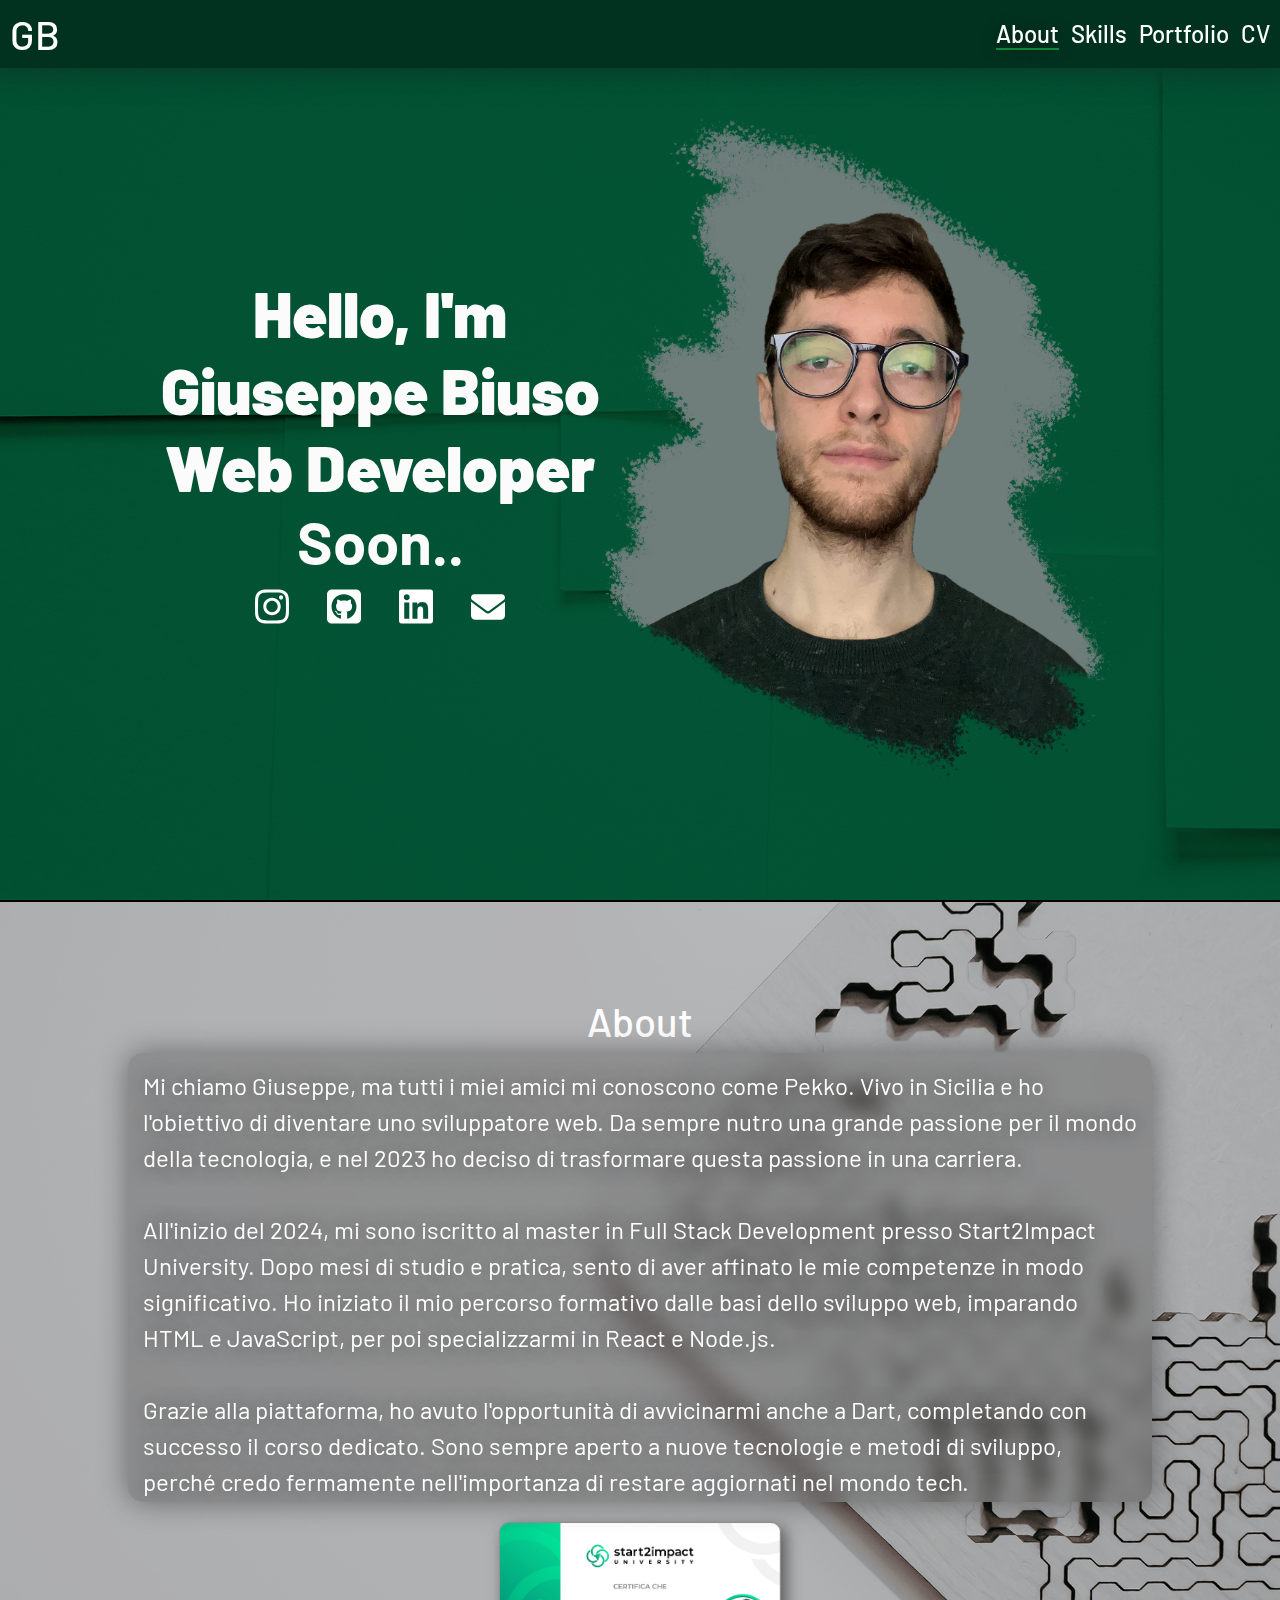
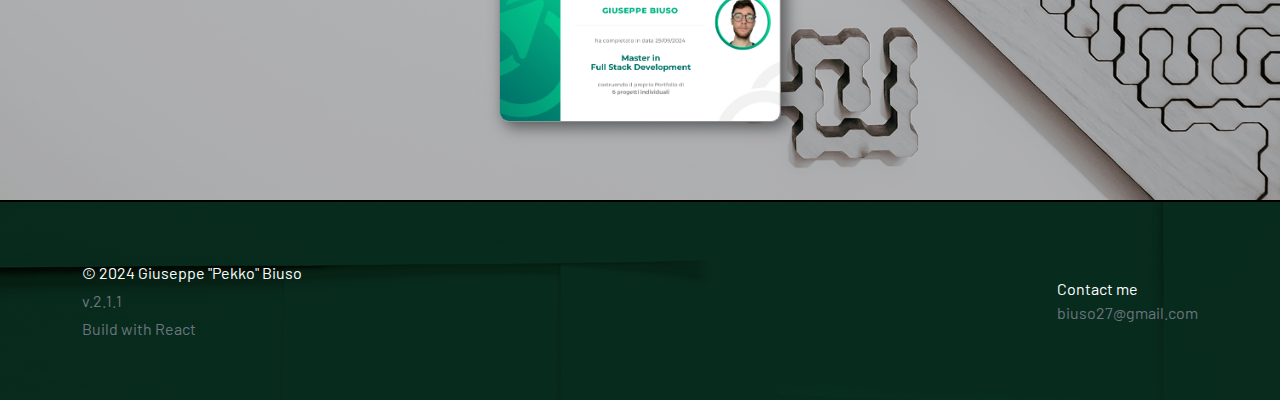
==== commit 6b7bcd5e: "bug fix" ====
--- a/index.html
+++ b/index.html
@@ -30,8 +30,8 @@
         <meta property="og:url" content="https://Pekko1.github.io" />
         <meta property="og:locale" content="it_IT" />
         <meta name="keywords" content="Giuseppe Biuso" />
-      <script type="module" crossorigin src="/assets/index-B6QZs_en.js"></script>
-      <link rel="stylesheet" crossorigin href="/assets/index-BdhuvaSh.css">
+      <script type="module" crossorigin src="/assets/index-_LNpMEuu.js"></script>
+      <link rel="stylesheet" crossorigin href="/assets/index-B7ylONTR.css">
     </head>
     <body>
         <div id="root"></div>
--- a/assets/index-B7ylONTR.css
+++ b/assets/index-B7ylONTR.css
@@ -0,0 +1,5 @@
+@charset "UTF-8";._container_175j7_1{width:100%;position:relative}._section_175j7_11{opacity:0;visibility:hidden;transition:opacity .5s ease,transform .5s ease;width:100%;position:absolute}._active_175j7_29{opacity:1;visibility:visible}._test_175j7_39{background-color:var(--grey);border-top:2px solid black;height:100px}._navbar_ss2fh_1{width:100%;position:fixed;background-color:var(--green);padding:10px;display:flex;justify-content:space-between;align-items:center;-webkit-backdrop-filter:blur(30px);backdrop-filter:blur(30px);box-shadow:0 0 30px 5px #1616165e;z-index:100}._navbar_ss2fh_1 h1,._navbar_ss2fh_1 h4{margin:0}._navbar_ss2fh_1 h4{border-top:2px solid transparent;border-bottom:2px solid transparent;transition:border-bottom .3s ease}._navbar_ss2fh_1 h4._select_ss2fh_51{text-shadow:0px 5px 15px rgba(0,0,0,.5);border-bottom:2px solid rgb(17,146,66);border-radius:1px}._navbar_ss2fh_1 h4:hover{cursor:pointer}._navRight_ss2fh_71{display:flex;gap:12px}._navRight_ss2fh_71 ._test_ss2fh_83{text-decoration:none;color:#fff}._header_89mkm_1:target{scroll-margin-top:500px}header{background-color:var(--green);background-image:url(/assets/texture1-Bwb5Qvqi.jpg);background-size:cover;background-position:center;background-blend-mode:overlay}._header_89mkm_1{scroll-margin-top:500px;display:flex;justify-content:center;align-items:center;flex-wrap:wrap;padding-top:100px;padding-bottom:100px;min-height:100vh}._hero_info_89mkm_47{font-size:clamp(44px,5vw,108px);font-weight:900;color:var(--white)}._hero_info_89mkm_47 span{display:block}._hero_info_89mkm_47 span:first-child{font-size:clamp(44px,5vw,80px)}._hero_info_89mkm_47 span:nth-child(4){font-size:clamp(44px,5vw,60px);font-weight:700;padding-bottom:10px}._profile_pic_89mkm_87{display:block;max-height:75vh}._social_link_89mkm_99{display:flex;justify-content:space-between;align-items:center;width:250px;list-style:none;padding:0}._social_link_89mkm_99 img{width:34px;filter:invert(1)}@media only screen and (max-width: 1440px){._profile_pic_89mkm_87{max-width:50vw;height:auto}._hero_info_89mkm_47{margin:auto;text-align:center}._hero_info_89mkm_47 span{line-height:normal}._social_link_89mkm_99{margin:auto}}@media only screen and (max-width: 450px){._hero_info_89mkm_47 span{font-size:2.75rem!important}}._base_1k4us_1{min-height:100vh;padding:100px 0 80px;display:flex;flex-direction:column;justify-content:space-between;align-items:center}._program_skills_1k4us_19{display:flex;justify-content:center;gap:20px;flex-wrap:wrap;margin:auto;padding:10px}._program_skills_1k4us_19 img{height:116px;filter:drop-shadow(0px 0px 15px rgba(0,0,0,.6))}._soft_skills_1k4us_47{display:flex;justify-content:center;flex-wrap:wrap;gap:35px;font-size:30px;text-decoration:underline;font-weight:400;color:#fff}._soft_skills_1k4us_47 span{text-shadow:0px 0px 20px rgba(0,0,0,.6)}@media only screen and (max-width: 940px){._program_skills_1k4us_19 img{height:80px}}@media only screen and (max-width: 450px){._soft_skills_1k4us_47 span{font-size:24px}}@media only screen and (max-width: 400px){._base_1k4us_1{padding:55px 0 0}}._base_megyr_1{height:100vh;padding:95px 0 80px;display:flex;flex-direction:column;justify-content:space-between;align-items:center}._containerM_megyr_21{background-color:#6a6a6a7f;max-height:80%;width:80%;border-radius:15px;box-shadow:0 0 30px #0006;padding:15px;overflow-y:auto}._blur_megyr_43{-webkit-backdrop-filter:blur(0px);backdrop-filter:blur(0px);transition:backdrop-filter 10s ease}._blurActive_megyr_53{-webkit-backdrop-filter:blur(10px);backdrop-filter:blur(10px)}._containerM_megyr_21 p{color:#fff;margin:0;font-size:clamp(19px,4vw,24px);text-shadow:0px 0px 20px rgba(0,0,0,.6)}._attestato_megyr_75{margin-top:20px;max-height:200px;border-radius:10px;border:1px solid rgb(145,145,145);box-shadow:5px 5px 15px #00000080}@media only screen and (max-width: 400px){._base_megyr_1{padding:55px 0 20px}._containerM_megyr_21 p{text-shadow:0px 0px 0px rgba(0,0,0,0)}._attestato_megyr_75{max-height:125px}}._base_1u9nu_1{min-height:100vh;padding:100px 0 200px;display:flex;flex-direction:column;justify-content:space-between;align-items:center}._containerM_1u9nu_23{width:100%;max-width:800px;height:500px;display:flex;justify-content:center;align-items:stretch;gap:1.25rem;transition:all .4s}._card_1u9nu_45{position:relative;flex:1;height:100%;transition:all .4s;cursor:pointer;border-radius:10px;box-shadow:5px 5px 15px #00000080;overflow:visible}._card_1u9nu_45:nth-child(odd){translate:0 -20px}._card_1u9nu_45:nth-child(2n){translate:0 20px}._containerM_1u9nu_23:hover>._card_1u9nu_45:not(:hover){filter:grayscale(100%)}._card_1u9nu_45:hover{flex:5}._screen_1u9nu_101{width:100%;height:100%;object-fit:cover;border-radius:10px;border:1px solid rgb(145,145,145)}._icon_1u9nu_117{position:absolute;top:-40px;left:50%;transform:translate(-50%);width:80px;height:auto;filter:drop-shadow(5px 10px 15px rgba(0,0,0,.6));z-index:1}._specialContainer_1u9nu_141{display:flex;gap:10px;position:absolute;top:-25px;left:50%;transform:translate(-50%);z-index:2}._iconSpecial_1u9nu_161{width:45px;filter:drop-shadow(50px 10px 15px rgba(0,0,0,.6))}@media only screen and (max-width: 750px){._base_1u9nu_1{padding:100px 10px 200px}._containerM_1u9nu_23{max-height:auto;max-width:90%;display:flex;flex-direction:row;gap:.5rem;align-items:center;justify-content:flex-start;overflow-x:scroll}._card_1u9nu_45{height:200px;min-width:90%;translate:0px!important}._icon_1u9nu_117{width:45px;top:-30px}._containerM_1u9nu_23:hover>._card_1u9nu_45:not(:hover){filter:grayscale(0%)}._card_1u9nu_45:hover{flex:1}}@media only screen and (max-width: 450px){._containerM_1u9nu_23{gap:.5rem;padding:0 10px}}@media only screen and (max-height: 950px){._containerM_1u9nu_23{height:350px}}@media only screen and (max-height: 700px){._base_1u9nu_1{gap:30px}._containerM_1u9nu_23{height:280px}}._base_8517d_1{height:100vh;padding:95px 10px 80px;color:#000}._containerM_8517d_13{padding:15px;border-radius:15px;box-shadow:2px 7px 10px 3px #00000080;width:100%;max-height:100%;display:flex;flex-direction:column;gap:20px;background-color:#b5b5b5d4}._line_8517d_37{border:1px solid black;margin-bottom:10px}._work_8517d_47{display:flex;flex-wrap:wrap}._block_8517d_59{display:block;color:#1c1a1a}._left_8517d_69{flex:1.7;padding:10px 0 30px}._right_8517d_79{flex:2;border-left:2px solid black;padding:10px 0 30px 10px}@media only screen and (max-width: 900px){._containerM_8517d_13{overflow:auto}}@media only screen and (max-width: 400px){._base_8517d_1{padding:55px 10px 100px}}@media only screen and (max-width: 550px){._test_gqd4h_3{flex-direction:column;text-align:center;gap:25px}._special_gqd4h_15{order:1}._special2_gqd4h_23{order:2}}/*!
+ * Bootstrap  v5.3.3 (https://getbootstrap.com/)
+ * Copyright 2011-2024 The Bootstrap Authors
+ * Licensed under MIT (https://github.com/twbs/bootstrap/blob/main/LICENSE)
+ */:root,[data-bs-theme=light]{--bs-blue:#0d6efd;--bs-indigo:#6610f2;--bs-purple:#6f42c1;--bs-pink:#d63384;--bs-red:#dc3545;--bs-orange:#fd7e14;--bs-yellow:#ffc107;--bs-green:#198754;--bs-teal:#20c997;--bs-cyan:#0dcaf0;--bs-black:#000;--bs-white:#fff;--bs-gray:#6c757d;--bs-gray-dark:#343a40;--bs-gray-100:#f8f9fa;--bs-gray-200:#e9ecef;--bs-gray-300:#dee2e6;--bs-gray-400:#ced4da;--bs-gray-500:#adb5bd;--bs-gray-600:#6c757d;--bs-gray-700:#495057;--bs-gray-800:#343a40;--bs-gray-900:#212529;--bs-primary:#0d6efd;--bs-secondary:#6c757d;--bs-success:#198754;--bs-info:#0dcaf0;--bs-warning:#ffc107;--bs-danger:#dc3545;--bs-light:#f8f9fa;--bs-dark:#212529;--bs-primary-rgb:13,110,253;--bs-secondary-rgb:108,117,125;--bs-success-rgb:25,135,84;--bs-info-rgb:13,202,240;--bs-warning-rgb:255,193,7;--bs-danger-rgb:220,53,69;--bs-light-rgb:248,249,250;--bs-dark-rgb:33,37,41;--bs-primary-text-emphasis:#052c65;--bs-secondary-text-emphasis:#2b2f32;--bs-success-text-emphasis:#0a3622;--bs-info-text-emphasis:#055160;--bs-warning-text-emphasis:#664d03;--bs-danger-text-emphasis:#58151c;--bs-light-text-emphasis:#495057;--bs-dark-text-emphasis:#495057;--bs-primary-bg-subtle:#cfe2ff;--bs-secondary-bg-subtle:#e2e3e5;--bs-success-bg-subtle:#d1e7dd;--bs-info-bg-subtle:#cff4fc;--bs-warning-bg-subtle:#fff3cd;--bs-danger-bg-subtle:#f8d7da;--bs-light-bg-subtle:#fcfcfd;--bs-dark-bg-subtle:#ced4da;--bs-primary-border-subtle:#9ec5fe;--bs-secondary-border-subtle:#c4c8cb;--bs-success-border-subtle:#a3cfbb;--bs-info-border-subtle:#9eeaf9;--bs-warning-border-subtle:#ffe69c;--bs-danger-border-subtle:#f1aeb5;--bs-light-border-subtle:#e9ecef;--bs-dark-border-subtle:#adb5bd;--bs-white-rgb:255,255,255;--bs-black-rgb:0,0,0;--bs-font-sans-serif:system-ui,-apple-system,"Segoe UI",Roboto,"Helvetica Neue","Noto Sans","Liberation Sans",Arial,sans-serif,"Apple Color Emoji","Segoe UI Emoji","Segoe UI Symbol","Noto Color Emoji";--bs-font-monospace:SFMono-Regular,Menlo,Monaco,Consolas,"Liberation Mono","Courier New",monospace;--bs-gradient:linear-gradient(180deg, rgba(255, 255, 255, .15), rgba(255, 255, 255, 0));--bs-body-font-family:var(--bs-font-sans-serif);--bs-body-font-size:1rem;--bs-body-font-weight:400;--bs-body-line-height:1.5;--bs-body-color:#212529;--bs-body-color-rgb:33,37,41;--bs-body-bg:#fff;--bs-body-bg-rgb:255,255,255;--bs-emphasis-color:#000;--bs-emphasis-color-rgb:0,0,0;--bs-secondary-color:rgba(33, 37, 41, .75);--bs-secondary-color-rgb:33,37,41;--bs-secondary-bg:#e9ecef;--bs-secondary-bg-rgb:233,236,239;--bs-tertiary-color:rgba(33, 37, 41, .5);--bs-tertiary-color-rgb:33,37,41;--bs-tertiary-bg:#f8f9fa;--bs-tertiary-bg-rgb:248,249,250;--bs-heading-color:inherit;--bs-link-color:#0d6efd;--bs-link-color-rgb:13,110,253;--bs-link-decoration:underline;--bs-link-hover-color:#0a58ca;--bs-link-hover-color-rgb:10,88,202;--bs-code-color:#d63384;--bs-highlight-color:#212529;--bs-highlight-bg:#fff3cd;--bs-border-width:1px;--bs-border-style:solid;--bs-border-color:#dee2e6;--bs-border-color-translucent:rgba(0, 0, 0, .175);--bs-border-radius:.375rem;--bs-border-radius-sm:.25rem;--bs-border-radius-lg:.5rem;--bs-border-radius-xl:1rem;--bs-border-radius-xxl:2rem;--bs-border-radius-2xl:var(--bs-border-radius-xxl);--bs-border-radius-pill:50rem;--bs-box-shadow:0 .5rem 1rem rgba(0, 0, 0, .15);--bs-box-shadow-sm:0 .125rem .25rem rgba(0, 0, 0, .075);--bs-box-shadow-lg:0 1rem 3rem rgba(0, 0, 0, .175);--bs-box-shadow-inset:inset 0 1px 2px rgba(0, 0, 0, .075);--bs-focus-ring-width:.25rem;--bs-focus-ring-opacity:.25;--bs-focus-ring-color:rgba(13, 110, 253, .25);--bs-form-valid-color:#198754;--bs-form-valid-border-color:#198754;--bs-form-invalid-color:#dc3545;--bs-form-invalid-border-color:#dc3545}[data-bs-theme=dark]{color-scheme:dark;--bs-body-color:#dee2e6;--bs-body-color-rgb:222,226,230;--bs-body-bg:#212529;--bs-body-bg-rgb:33,37,41;--bs-emphasis-color:#fff;--bs-emphasis-color-rgb:255,255,255;--bs-secondary-color:rgba(222, 226, 230, .75);--bs-secondary-color-rgb:222,226,230;--bs-secondary-bg:#343a40;--bs-secondary-bg-rgb:52,58,64;--bs-tertiary-color:rgba(222, 226, 230, .5);--bs-tertiary-color-rgb:222,226,230;--bs-tertiary-bg:#2b3035;--bs-tertiary-bg-rgb:43,48,53;--bs-primary-text-emphasis:#6ea8fe;--bs-secondary-text-emphasis:#a7acb1;--bs-success-text-emphasis:#75b798;--bs-info-text-emphasis:#6edff6;--bs-warning-text-emphasis:#ffda6a;--bs-danger-text-emphasis:#ea868f;--bs-light-text-emphasis:#f8f9fa;--bs-dark-text-emphasis:#dee2e6;--bs-primary-bg-subtle:#031633;--bs-secondary-bg-subtle:#161719;--bs-success-bg-subtle:#051b11;--bs-info-bg-subtle:#032830;--bs-warning-bg-subtle:#332701;--bs-danger-bg-subtle:#2c0b0e;--bs-light-bg-subtle:#343a40;--bs-dark-bg-subtle:#1a1d20;--bs-primary-border-subtle:#084298;--bs-secondary-border-subtle:#41464b;--bs-success-border-subtle:#0f5132;--bs-info-border-subtle:#087990;--bs-warning-border-subtle:#997404;--bs-danger-border-subtle:#842029;--bs-light-border-subtle:#495057;--bs-dark-border-subtle:#343a40;--bs-heading-color:inherit;--bs-link-color:#6ea8fe;--bs-link-hover-color:#8bb9fe;--bs-link-color-rgb:110,168,254;--bs-link-hover-color-rgb:139,185,254;--bs-code-color:#e685b5;--bs-highlight-color:#dee2e6;--bs-highlight-bg:#664d03;--bs-border-color:#495057;--bs-border-color-translucent:rgba(255, 255, 255, .15);--bs-form-valid-color:#75b798;--bs-form-valid-border-color:#75b798;--bs-form-invalid-color:#ea868f;--bs-form-invalid-border-color:#ea868f}*,:after,:before{box-sizing:border-box}@media (prefers-reduced-motion:no-preference){:root{scroll-behavior:smooth}}body{margin:0;font-family:var(--bs-body-font-family);font-size:var(--bs-body-font-size);font-weight:var(--bs-body-font-weight);line-height:var(--bs-body-line-height);color:var(--bs-body-color);text-align:var(--bs-body-text-align);background-color:var(--bs-body-bg);-webkit-text-size-adjust:100%;-webkit-tap-highlight-color:transparent}hr{margin:1rem 0;color:inherit;border:0;border-top:var(--bs-border-width) solid;opacity:.25}.h1,.h2,.h3,.h4,.h5,.h6,h1,h2,h3,h4,h5,h6{margin-top:0;margin-bottom:.5rem;font-weight:500;line-height:1.2;color:var(--bs-heading-color)}.h1,h1{font-size:calc(1.375rem + 1.5vw)}@media (min-width:1200px){.h1,h1{font-size:2.5rem}}.h2,h2{font-size:calc(1.325rem + .9vw)}@media (min-width:1200px){.h2,h2{font-size:2rem}}.h3,h3{font-size:calc(1.3rem + .6vw)}@media (min-width:1200px){.h3,h3{font-size:1.75rem}}.h4,h4{font-size:calc(1.275rem + .3vw)}@media (min-width:1200px){.h4,h4{font-size:1.5rem}}.h5,h5{font-size:1.25rem}.h6,h6{font-size:1rem}p{margin-top:0;margin-bottom:1rem}abbr[title]{-webkit-text-decoration:underline dotted;text-decoration:underline dotted;cursor:help;-webkit-text-decoration-skip-ink:none;text-decoration-skip-ink:none}address{margin-bottom:1rem;font-style:normal;line-height:inherit}ol,ul{padding-left:2rem}dl,ol,ul{margin-top:0;margin-bottom:1rem}ol ol,ol ul,ul ol,ul ul{margin-bottom:0}dt{font-weight:700}dd{margin-bottom:.5rem;margin-left:0}blockquote{margin:0 0 1rem}b,strong{font-weight:bolder}.small,small{font-size:.875em}.mark,mark{padding:.1875em;color:var(--bs-highlight-color);background-color:var(--bs-highlight-bg)}sub,sup{position:relative;font-size:.75em;line-height:0;vertical-align:baseline}sub{bottom:-.25em}sup{top:-.5em}a{color:rgba(var(--bs-link-color-rgb),var(--bs-link-opacity,1));text-decoration:underline}a:hover{--bs-link-color-rgb:var(--bs-link-hover-color-rgb)}a:not([href]):not([class]),a:not([href]):not([class]):hover{color:inherit;text-decoration:none}code,kbd,pre,samp{font-family:var(--bs-font-monospace);font-size:1em}pre{display:block;margin-top:0;margin-bottom:1rem;overflow:auto;font-size:.875em}pre code{font-size:inherit;color:inherit;word-break:normal}code{font-size:.875em;color:var(--bs-code-color);word-wrap:break-word}a>code{color:inherit}kbd{padding:.1875rem .375rem;font-size:.875em;color:var(--bs-body-bg);background-color:var(--bs-body-color);border-radius:.25rem}kbd kbd{padding:0;font-size:1em}figure{margin:0 0 1rem}img,svg{vertical-align:middle}table{caption-side:bottom;border-collapse:collapse}caption{padding-top:.5rem;padding-bottom:.5rem;color:var(--bs-secondary-color);text-align:left}th{text-align:inherit;text-align:-webkit-match-parent}tbody,td,tfoot,th,thead,tr{border-color:inherit;border-style:solid;border-width:0}label{display:inline-block}button{border-radius:0}button:focus:not(:focus-visible){outline:0}button,input,optgroup,select,textarea{margin:0;font-family:inherit;font-size:inherit;line-height:inherit}button,select{text-transform:none}[role=button]{cursor:pointer}select{word-wrap:normal}select:disabled{opacity:1}[list]:not([type=date]):not([type=datetime-local]):not([type=month]):not([type=week]):not([type=time])::-webkit-calendar-picker-indicator{display:none!important}[type=button],[type=reset],[type=submit],button{-webkit-appearance:button}[type=button]:not(:disabled),[type=reset]:not(:disabled),[type=submit]:not(:disabled),button:not(:disabled){cursor:pointer}::-moz-focus-inner{padding:0;border-style:none}textarea{resize:vertical}fieldset{min-width:0;padding:0;margin:0;border:0}legend{float:left;width:100%;padding:0;margin-bottom:.5rem;font-size:calc(1.275rem + .3vw);line-height:inherit}@media (min-width:1200px){legend{font-size:1.5rem}}legend+*{clear:left}::-webkit-datetime-edit-day-field,::-webkit-datetime-edit-fields-wrapper,::-webkit-datetime-edit-hour-field,::-webkit-datetime-edit-minute,::-webkit-datetime-edit-month-field,::-webkit-datetime-edit-text,::-webkit-datetime-edit-year-field{padding:0}::-webkit-inner-spin-button{height:auto}[type=search]{-webkit-appearance:textfield;outline-offset:-2px}::-webkit-search-decoration{-webkit-appearance:none}::-webkit-color-swatch-wrapper{padding:0}::-webkit-file-upload-button{font:inherit;-webkit-appearance:button}::file-selector-button{font:inherit;-webkit-appearance:button}output{display:inline-block}iframe{border:0}summary{display:list-item;cursor:pointer}progress{vertical-align:baseline}[hidden]{display:none!important}.lead{font-size:1.25rem;font-weight:300}.display-1{font-size:calc(1.625rem + 4.5vw);font-weight:300;line-height:1.2}@media (min-width:1200px){.display-1{font-size:5rem}}.display-2{font-size:calc(1.575rem + 3.9vw);font-weight:300;line-height:1.2}@media (min-width:1200px){.display-2{font-size:4.5rem}}.display-3{font-size:calc(1.525rem + 3.3vw);font-weight:300;line-height:1.2}@media (min-width:1200px){.display-3{font-size:4rem}}.display-4{font-size:calc(1.475rem + 2.7vw);font-weight:300;line-height:1.2}@media (min-width:1200px){.display-4{font-size:3.5rem}}.display-5{font-size:calc(1.425rem + 2.1vw);font-weight:300;line-height:1.2}@media (min-width:1200px){.display-5{font-size:3rem}}.display-6{font-size:calc(1.375rem + 1.5vw);font-weight:300;line-height:1.2}@media (min-width:1200px){.display-6{font-size:2.5rem}}.list-unstyled,.list-inline{padding-left:0;list-style:none}.list-inline-item{display:inline-block}.list-inline-item:not(:last-child){margin-right:.5rem}.initialism{font-size:.875em;text-transform:uppercase}.blockquote{margin-bottom:1rem;font-size:1.25rem}.blockquote>:last-child{margin-bottom:0}.blockquote-footer{margin-top:-1rem;margin-bottom:1rem;font-size:.875em;color:#6c757d}.blockquote-footer:before{content:"— "}.img-fluid{max-width:100%;height:auto}.img-thumbnail{padding:.25rem;background-color:var(--bs-body-bg);border:var(--bs-border-width) solid var(--bs-border-color);border-radius:var(--bs-border-radius);max-width:100%;height:auto}.figure{display:inline-block}.figure-img{margin-bottom:.5rem;line-height:1}.figure-caption{font-size:.875em;color:var(--bs-secondary-color)}.container,.container-fluid,.container-lg,.container-md,.container-sm,.container-xl,.container-xxl{--bs-gutter-x:1.5rem;--bs-gutter-y:0;width:100%;padding-right:calc(var(--bs-gutter-x) * .5);padding-left:calc(var(--bs-gutter-x) * .5);margin-right:auto;margin-left:auto}@media (min-width:576px){.container,.container-sm{max-width:540px}}@media (min-width:768px){.container,.container-md,.container-sm{max-width:720px}}@media (min-width:992px){.container,.container-lg,.container-md,.container-sm{max-width:960px}}@media (min-width:1200px){.container,.container-lg,.container-md,.container-sm,.container-xl{max-width:1140px}}@media (min-width:1400px){.container,.container-lg,.container-md,.container-sm,.container-xl,.container-xxl{max-width:1320px}}:root{--bs-breakpoint-xs:0;--bs-breakpoint-sm:576px;--bs-breakpoint-md:768px;--bs-breakpoint-lg:992px;--bs-breakpoint-xl:1200px;--bs-breakpoint-xxl:1400px}.row{--bs-gutter-x:1.5rem;--bs-gutter-y:0;display:flex;flex-wrap:wrap;margin-top:calc(-1 * var(--bs-gutter-y));margin-right:calc(-.5 * var(--bs-gutter-x));margin-left:calc(-.5 * var(--bs-gutter-x))}.row>*{flex-shrink:0;width:100%;max-width:100%;padding-right:calc(var(--bs-gutter-x) * .5);padding-left:calc(var(--bs-gutter-x) * .5);margin-top:var(--bs-gutter-y)}.col{flex:1 0 0%}.row-cols-auto>*{flex:0 0 auto;width:auto}.row-cols-1>*{flex:0 0 auto;width:100%}.row-cols-2>*{flex:0 0 auto;width:50%}.row-cols-3>*{flex:0 0 auto;width:33.33333333%}.row-cols-4>*{flex:0 0 auto;width:25%}.row-cols-5>*{flex:0 0 auto;width:20%}.row-cols-6>*{flex:0 0 auto;width:16.66666667%}.col-auto{flex:0 0 auto;width:auto}.col-1{flex:0 0 auto;width:8.33333333%}.col-2{flex:0 0 auto;width:16.66666667%}.col-3{flex:0 0 auto;width:25%}.col-4{flex:0 0 auto;width:33.33333333%}.col-5{flex:0 0 auto;width:41.66666667%}.col-6{flex:0 0 auto;width:50%}.col-7{flex:0 0 auto;width:58.33333333%}.col-8{flex:0 0 auto;width:66.66666667%}.col-9{flex:0 0 auto;width:75%}.col-10{flex:0 0 auto;width:83.33333333%}.col-11{flex:0 0 auto;width:91.66666667%}.col-12{flex:0 0 auto;width:100%}.offset-1{margin-left:8.33333333%}.offset-2{margin-left:16.66666667%}.offset-3{margin-left:25%}.offset-4{margin-left:33.33333333%}.offset-5{margin-left:41.66666667%}.offset-6{margin-left:50%}.offset-7{margin-left:58.33333333%}.offset-8{margin-left:66.66666667%}.offset-9{margin-left:75%}.offset-10{margin-left:83.33333333%}.offset-11{margin-left:91.66666667%}.g-0,.gx-0{--bs-gutter-x:0}.g-0,.gy-0{--bs-gutter-y:0}.g-1,.gx-1{--bs-gutter-x:.25rem}.g-1,.gy-1{--bs-gutter-y:.25rem}.g-2,.gx-2{--bs-gutter-x:.5rem}.g-2,.gy-2{--bs-gutter-y:.5rem}.g-3,.gx-3{--bs-gutter-x:1rem}.g-3,.gy-3{--bs-gutter-y:1rem}.g-4,.gx-4{--bs-gutter-x:1.5rem}.g-4,.gy-4{--bs-gutter-y:1.5rem}.g-5,.gx-5{--bs-gutter-x:3rem}.g-5,.gy-5{--bs-gutter-y:3rem}@media (min-width:576px){.col-sm{flex:1 0 0%}.row-cols-sm-auto>*{flex:0 0 auto;width:auto}.row-cols-sm-1>*{flex:0 0 auto;width:100%}.row-cols-sm-2>*{flex:0 0 auto;width:50%}.row-cols-sm-3>*{flex:0 0 auto;width:33.33333333%}.row-cols-sm-4>*{flex:0 0 auto;width:25%}.row-cols-sm-5>*{flex:0 0 auto;width:20%}.row-cols-sm-6>*{flex:0 0 auto;width:16.66666667%}.col-sm-auto{flex:0 0 auto;width:auto}.col-sm-1{flex:0 0 auto;width:8.33333333%}.col-sm-2{flex:0 0 auto;width:16.66666667%}.col-sm-3{flex:0 0 auto;width:25%}.col-sm-4{flex:0 0 auto;width:33.33333333%}.col-sm-5{flex:0 0 auto;width:41.66666667%}.col-sm-6{flex:0 0 auto;width:50%}.col-sm-7{flex:0 0 auto;width:58.33333333%}.col-sm-8{flex:0 0 auto;width:66.66666667%}.col-sm-9{flex:0 0 auto;width:75%}.col-sm-10{flex:0 0 auto;width:83.33333333%}.col-sm-11{flex:0 0 auto;width:91.66666667%}.col-sm-12{flex:0 0 auto;width:100%}.offset-sm-0{margin-left:0}.offset-sm-1{margin-left:8.33333333%}.offset-sm-2{margin-left:16.66666667%}.offset-sm-3{margin-left:25%}.offset-sm-4{margin-left:33.33333333%}.offset-sm-5{margin-left:41.66666667%}.offset-sm-6{margin-left:50%}.offset-sm-7{margin-left:58.33333333%}.offset-sm-8{margin-left:66.66666667%}.offset-sm-9{margin-left:75%}.offset-sm-10{margin-left:83.33333333%}.offset-sm-11{margin-left:91.66666667%}.g-sm-0,.gx-sm-0{--bs-gutter-x:0}.g-sm-0,.gy-sm-0{--bs-gutter-y:0}.g-sm-1,.gx-sm-1{--bs-gutter-x:.25rem}.g-sm-1,.gy-sm-1{--bs-gutter-y:.25rem}.g-sm-2,.gx-sm-2{--bs-gutter-x:.5rem}.g-sm-2,.gy-sm-2{--bs-gutter-y:.5rem}.g-sm-3,.gx-sm-3{--bs-gutter-x:1rem}.g-sm-3,.gy-sm-3{--bs-gutter-y:1rem}.g-sm-4,.gx-sm-4{--bs-gutter-x:1.5rem}.g-sm-4,.gy-sm-4{--bs-gutter-y:1.5rem}.g-sm-5,.gx-sm-5{--bs-gutter-x:3rem}.g-sm-5,.gy-sm-5{--bs-gutter-y:3rem}}@media (min-width:768px){.col-md{flex:1 0 0%}.row-cols-md-auto>*{flex:0 0 auto;width:auto}.row-cols-md-1>*{flex:0 0 auto;width:100%}.row-cols-md-2>*{flex:0 0 auto;width:50%}.row-cols-md-3>*{flex:0 0 auto;width:33.33333333%}.row-cols-md-4>*{flex:0 0 auto;width:25%}.row-cols-md-5>*{flex:0 0 auto;width:20%}.row-cols-md-6>*{flex:0 0 auto;width:16.66666667%}.col-md-auto{flex:0 0 auto;width:auto}.col-md-1{flex:0 0 auto;width:8.33333333%}.col-md-2{flex:0 0 auto;width:16.66666667%}.col-md-3{flex:0 0 auto;width:25%}.col-md-4{flex:0 0 auto;width:33.33333333%}.col-md-5{flex:0 0 auto;width:41.66666667%}.col-md-6{flex:0 0 auto;width:50%}.col-md-7{flex:0 0 auto;width:58.33333333%}.col-md-8{flex:0 0 auto;width:66.66666667%}.col-md-9{flex:0 0 auto;width:75%}.col-md-10{flex:0 0 auto;width:83.33333333%}.col-md-11{flex:0 0 auto;width:91.66666667%}.col-md-12{flex:0 0 auto;width:100%}.offset-md-0{margin-left:0}.offset-md-1{margin-left:8.33333333%}.offset-md-2{margin-left:16.66666667%}.offset-md-3{margin-left:25%}.offset-md-4{margin-left:33.33333333%}.offset-md-5{margin-left:41.66666667%}.offset-md-6{margin-left:50%}.offset-md-7{margin-left:58.33333333%}.offset-md-8{margin-left:66.66666667%}.offset-md-9{margin-left:75%}.offset-md-10{margin-left:83.33333333%}.offset-md-11{margin-left:91.66666667%}.g-md-0,.gx-md-0{--bs-gutter-x:0}.g-md-0,.gy-md-0{--bs-gutter-y:0}.g-md-1,.gx-md-1{--bs-gutter-x:.25rem}.g-md-1,.gy-md-1{--bs-gutter-y:.25rem}.g-md-2,.gx-md-2{--bs-gutter-x:.5rem}.g-md-2,.gy-md-2{--bs-gutter-y:.5rem}.g-md-3,.gx-md-3{--bs-gutter-x:1rem}.g-md-3,.gy-md-3{--bs-gutter-y:1rem}.g-md-4,.gx-md-4{--bs-gutter-x:1.5rem}.g-md-4,.gy-md-4{--bs-gutter-y:1.5rem}.g-md-5,.gx-md-5{--bs-gutter-x:3rem}.g-md-5,.gy-md-5{--bs-gutter-y:3rem}}@media (min-width:992px){.col-lg{flex:1 0 0%}.row-cols-lg-auto>*{flex:0 0 auto;width:auto}.row-cols-lg-1>*{flex:0 0 auto;width:100%}.row-cols-lg-2>*{flex:0 0 auto;width:50%}.row-cols-lg-3>*{flex:0 0 auto;width:33.33333333%}.row-cols-lg-4>*{flex:0 0 auto;width:25%}.row-cols-lg-5>*{flex:0 0 auto;width:20%}.row-cols-lg-6>*{flex:0 0 auto;width:16.66666667%}.col-lg-auto{flex:0 0 auto;width:auto}.col-lg-1{flex:0 0 auto;width:8.33333333%}.col-lg-2{flex:0 0 auto;width:16.66666667%}.col-lg-3{flex:0 0 auto;width:25%}.col-lg-4{flex:0 0 auto;width:33.33333333%}.col-lg-5{flex:0 0 auto;width:41.66666667%}.col-lg-6{flex:0 0 auto;width:50%}.col-lg-7{flex:0 0 auto;width:58.33333333%}.col-lg-8{flex:0 0 auto;width:66.66666667%}.col-lg-9{flex:0 0 auto;width:75%}.col-lg-10{flex:0 0 auto;width:83.33333333%}.col-lg-11{flex:0 0 auto;width:91.66666667%}.col-lg-12{flex:0 0 auto;width:100%}.offset-lg-0{margin-left:0}.offset-lg-1{margin-left:8.33333333%}.offset-lg-2{margin-left:16.66666667%}.offset-lg-3{margin-left:25%}.offset-lg-4{margin-left:33.33333333%}.offset-lg-5{margin-left:41.66666667%}.offset-lg-6{margin-left:50%}.offset-lg-7{margin-left:58.33333333%}.offset-lg-8{margin-left:66.66666667%}.offset-lg-9{margin-left:75%}.offset-lg-10{margin-left:83.33333333%}.offset-lg-11{margin-left:91.66666667%}.g-lg-0,.gx-lg-0{--bs-gutter-x:0}.g-lg-0,.gy-lg-0{--bs-gutter-y:0}.g-lg-1,.gx-lg-1{--bs-gutter-x:.25rem}.g-lg-1,.gy-lg-1{--bs-gutter-y:.25rem}.g-lg-2,.gx-lg-2{--bs-gutter-x:.5rem}.g-lg-2,.gy-lg-2{--bs-gutter-y:.5rem}.g-lg-3,.gx-lg-3{--bs-gutter-x:1rem}.g-lg-3,.gy-lg-3{--bs-gutter-y:1rem}.g-lg-4,.gx-lg-4{--bs-gutter-x:1.5rem}.g-lg-4,.gy-lg-4{--bs-gutter-y:1.5rem}.g-lg-5,.gx-lg-5{--bs-gutter-x:3rem}.g-lg-5,.gy-lg-5{--bs-gutter-y:3rem}}@media (min-width:1200px){.col-xl{flex:1 0 0%}.row-cols-xl-auto>*{flex:0 0 auto;width:auto}.row-cols-xl-1>*{flex:0 0 auto;width:100%}.row-cols-xl-2>*{flex:0 0 auto;width:50%}.row-cols-xl-3>*{flex:0 0 auto;width:33.33333333%}.row-cols-xl-4>*{flex:0 0 auto;width:25%}.row-cols-xl-5>*{flex:0 0 auto;width:20%}.row-cols-xl-6>*{flex:0 0 auto;width:16.66666667%}.col-xl-auto{flex:0 0 auto;width:auto}.col-xl-1{flex:0 0 auto;width:8.33333333%}.col-xl-2{flex:0 0 auto;width:16.66666667%}.col-xl-3{flex:0 0 auto;width:25%}.col-xl-4{flex:0 0 auto;width:33.33333333%}.col-xl-5{flex:0 0 auto;width:41.66666667%}.col-xl-6{flex:0 0 auto;width:50%}.col-xl-7{flex:0 0 auto;width:58.33333333%}.col-xl-8{flex:0 0 auto;width:66.66666667%}.col-xl-9{flex:0 0 auto;width:75%}.col-xl-10{flex:0 0 auto;width:83.33333333%}.col-xl-11{flex:0 0 auto;width:91.66666667%}.col-xl-12{flex:0 0 auto;width:100%}.offset-xl-0{margin-left:0}.offset-xl-1{margin-left:8.33333333%}.offset-xl-2{margin-left:16.66666667%}.offset-xl-3{margin-left:25%}.offset-xl-4{margin-left:33.33333333%}.offset-xl-5{margin-left:41.66666667%}.offset-xl-6{margin-left:50%}.offset-xl-7{margin-left:58.33333333%}.offset-xl-8{margin-left:66.66666667%}.offset-xl-9{margin-left:75%}.offset-xl-10{margin-left:83.33333333%}.offset-xl-11{margin-left:91.66666667%}.g-xl-0,.gx-xl-0{--bs-gutter-x:0}.g-xl-0,.gy-xl-0{--bs-gutter-y:0}.g-xl-1,.gx-xl-1{--bs-gutter-x:.25rem}.g-xl-1,.gy-xl-1{--bs-gutter-y:.25rem}.g-xl-2,.gx-xl-2{--bs-gutter-x:.5rem}.g-xl-2,.gy-xl-2{--bs-gutter-y:.5rem}.g-xl-3,.gx-xl-3{--bs-gutter-x:1rem}.g-xl-3,.gy-xl-3{--bs-gutter-y:1rem}.g-xl-4,.gx-xl-4{--bs-gutter-x:1.5rem}.g-xl-4,.gy-xl-4{--bs-gutter-y:1.5rem}.g-xl-5,.gx-xl-5{--bs-gutter-x:3rem}.g-xl-5,.gy-xl-5{--bs-gutter-y:3rem}}@media (min-width:1400px){.col-xxl{flex:1 0 0%}.row-cols-xxl-auto>*{flex:0 0 auto;width:auto}.row-cols-xxl-1>*{flex:0 0 auto;width:100%}.row-cols-xxl-2>*{flex:0 0 auto;width:50%}.row-cols-xxl-3>*{flex:0 0 auto;width:33.33333333%}.row-cols-xxl-4>*{flex:0 0 auto;width:25%}.row-cols-xxl-5>*{flex:0 0 auto;width:20%}.row-cols-xxl-6>*{flex:0 0 auto;width:16.66666667%}.col-xxl-auto{flex:0 0 auto;width:auto}.col-xxl-1{flex:0 0 auto;width:8.33333333%}.col-xxl-2{flex:0 0 auto;width:16.66666667%}.col-xxl-3{flex:0 0 auto;width:25%}.col-xxl-4{flex:0 0 auto;width:33.33333333%}.col-xxl-5{flex:0 0 auto;width:41.66666667%}.col-xxl-6{flex:0 0 auto;width:50%}.col-xxl-7{flex:0 0 auto;width:58.33333333%}.col-xxl-8{flex:0 0 auto;width:66.66666667%}.col-xxl-9{flex:0 0 auto;width:75%}.col-xxl-10{flex:0 0 auto;width:83.33333333%}.col-xxl-11{flex:0 0 auto;width:91.66666667%}.col-xxl-12{flex:0 0 auto;width:100%}.offset-xxl-0{margin-left:0}.offset-xxl-1{margin-left:8.33333333%}.offset-xxl-2{margin-left:16.66666667%}.offset-xxl-3{margin-left:25%}.offset-xxl-4{margin-left:33.33333333%}.offset-xxl-5{margin-left:41.66666667%}.offset-xxl-6{margin-left:50%}.offset-xxl-7{margin-left:58.33333333%}.offset-xxl-8{margin-left:66.66666667%}.offset-xxl-9{margin-left:75%}.offset-xxl-10{margin-left:83.33333333%}.offset-xxl-11{margin-left:91.66666667%}.g-xxl-0,.gx-xxl-0{--bs-gutter-x:0}.g-xxl-0,.gy-xxl-0{--bs-gutter-y:0}.g-xxl-1,.gx-xxl-1{--bs-gutter-x:.25rem}.g-xxl-1,.gy-xxl-1{--bs-gutter-y:.25rem}.g-xxl-2,.gx-xxl-2{--bs-gutter-x:.5rem}.g-xxl-2,.gy-xxl-2{--bs-gutter-y:.5rem}.g-xxl-3,.gx-xxl-3{--bs-gutter-x:1rem}.g-xxl-3,.gy-xxl-3{--bs-gutter-y:1rem}.g-xxl-4,.gx-xxl-4{--bs-gutter-x:1.5rem}.g-xxl-4,.gy-xxl-4{--bs-gutter-y:1.5rem}.g-xxl-5,.gx-xxl-5{--bs-gutter-x:3rem}.g-xxl-5,.gy-xxl-5{--bs-gutter-y:3rem}}.table{--bs-table-color-type:initial;--bs-table-bg-type:initial;--bs-table-color-state:initial;--bs-table-bg-state:initial;--bs-table-color:var(--bs-emphasis-color);--bs-table-bg:var(--bs-body-bg);--bs-table-border-color:var(--bs-border-color);--bs-table-accent-bg:transparent;--bs-table-striped-color:var(--bs-emphasis-color);--bs-table-striped-bg:rgba(var(--bs-emphasis-color-rgb), .05);--bs-table-active-color:var(--bs-emphasis-color);--bs-table-active-bg:rgba(var(--bs-emphasis-color-rgb), .1);--bs-table-hover-color:var(--bs-emphasis-color);--bs-table-hover-bg:rgba(var(--bs-emphasis-color-rgb), .075);width:100%;margin-bottom:1rem;vertical-align:top;border-color:var(--bs-table-border-color)}.table>:not(caption)>*>*{padding:.5rem;color:var(--bs-table-color-state,var(--bs-table-color-type,var(--bs-table-color)));background-color:var(--bs-table-bg);border-bottom-width:var(--bs-border-width);box-shadow:inset 0 0 0 9999px var(--bs-table-bg-state,var(--bs-table-bg-type,var(--bs-table-accent-bg)))}.table>tbody{vertical-align:inherit}.table>thead{vertical-align:bottom}.table-group-divider{border-top:calc(var(--bs-border-width) * 2) solid currentcolor}.caption-top{caption-side:top}.table-sm>:not(caption)>*>*{padding:.25rem}.table-bordered>:not(caption)>*{border-width:var(--bs-border-width) 0}.table-bordered>:not(caption)>*>*{border-width:0 var(--bs-border-width)}.table-borderless>:not(caption)>*>*{border-bottom-width:0}.table-borderless>:not(:first-child){border-top-width:0}.table-striped>tbody>tr:nth-of-type(odd)>*{--bs-table-color-type:var(--bs-table-striped-color);--bs-table-bg-type:var(--bs-table-striped-bg)}.table-striped-columns>:not(caption)>tr>:nth-child(2n){--bs-table-color-type:var(--bs-table-striped-color);--bs-table-bg-type:var(--bs-table-striped-bg)}.table-active{--bs-table-color-state:var(--bs-table-active-color);--bs-table-bg-state:var(--bs-table-active-bg)}.table-hover>tbody>tr:hover>*{--bs-table-color-state:var(--bs-table-hover-color);--bs-table-bg-state:var(--bs-table-hover-bg)}.table-primary{--bs-table-color:#000;--bs-table-bg:#cfe2ff;--bs-table-border-color:#a6b5cc;--bs-table-striped-bg:#c5d7f2;--bs-table-striped-color:#000;--bs-table-active-bg:#bacbe6;--bs-table-active-color:#000;--bs-table-hover-bg:#bfd1ec;--bs-table-hover-color:#000;color:var(--bs-table-color);border-color:var(--bs-table-border-color)}.table-secondary{--bs-table-color:#000;--bs-table-bg:#e2e3e5;--bs-table-border-color:#b5b6b7;--bs-table-striped-bg:#d7d8da;--bs-table-striped-color:#000;--bs-table-active-bg:#cbccce;--bs-table-active-color:#000;--bs-table-hover-bg:#d1d2d4;--bs-table-hover-color:#000;color:var(--bs-table-color);border-color:var(--bs-table-border-color)}.table-success{--bs-table-color:#000;--bs-table-bg:#d1e7dd;--bs-table-border-color:#a7b9b1;--bs-table-striped-bg:#c7dbd2;--bs-table-striped-color:#000;--bs-table-active-bg:#bcd0c7;--bs-table-active-color:#000;--bs-table-hover-bg:#c1d6cc;--bs-table-hover-color:#000;color:var(--bs-table-color);border-color:var(--bs-table-border-color)}.table-info{--bs-table-color:#000;--bs-table-bg:#cff4fc;--bs-table-border-color:#a6c3ca;--bs-table-striped-bg:#c5e8ef;--bs-table-striped-color:#000;--bs-table-active-bg:#badce3;--bs-table-active-color:#000;--bs-table-hover-bg:#bfe2e9;--bs-table-hover-color:#000;color:var(--bs-table-color);border-color:var(--bs-table-border-color)}.table-warning{--bs-table-color:#000;--bs-table-bg:#fff3cd;--bs-table-border-color:#ccc2a4;--bs-table-striped-bg:#f2e7c3;--bs-table-striped-color:#000;--bs-table-active-bg:#e6dbb9;--bs-table-active-color:#000;--bs-table-hover-bg:#ece1be;--bs-table-hover-color:#000;color:var(--bs-table-color);border-color:var(--bs-table-border-color)}.table-danger{--bs-table-color:#000;--bs-table-bg:#f8d7da;--bs-table-border-color:#c6acae;--bs-table-striped-bg:#eccccf;--bs-table-striped-color:#000;--bs-table-active-bg:#dfc2c4;--bs-table-active-color:#000;--bs-table-hover-bg:#e5c7ca;--bs-table-hover-color:#000;color:var(--bs-table-color);border-color:var(--bs-table-border-color)}.table-light{--bs-table-color:#000;--bs-table-bg:#f8f9fa;--bs-table-border-color:#c6c7c8;--bs-table-striped-bg:#ecedee;--bs-table-striped-color:#000;--bs-table-active-bg:#dfe0e1;--bs-table-active-color:#000;--bs-table-hover-bg:#e5e6e7;--bs-table-hover-color:#000;color:var(--bs-table-color);border-color:var(--bs-table-border-color)}.table-dark{--bs-table-color:#fff;--bs-table-bg:#212529;--bs-table-border-color:#4d5154;--bs-table-striped-bg:#2c3034;--bs-table-striped-color:#fff;--bs-table-active-bg:#373b3e;--bs-table-active-color:#fff;--bs-table-hover-bg:#323539;--bs-table-hover-color:#fff;color:var(--bs-table-color);border-color:var(--bs-table-border-color)}.table-responsive{overflow-x:auto;-webkit-overflow-scrolling:touch}@media (max-width:575.98px){.table-responsive-sm{overflow-x:auto;-webkit-overflow-scrolling:touch}}@media (max-width:767.98px){.table-responsive-md{overflow-x:auto;-webkit-overflow-scrolling:touch}}@media (max-width:991.98px){.table-responsive-lg{overflow-x:auto;-webkit-overflow-scrolling:touch}}@media (max-width:1199.98px){.table-responsive-xl{overflow-x:auto;-webkit-overflow-scrolling:touch}}@media (max-width:1399.98px){.table-responsive-xxl{overflow-x:auto;-webkit-overflow-scrolling:touch}}.form-label{margin-bottom:.5rem}.col-form-label{padding-top:calc(.375rem + var(--bs-border-width));padding-bottom:calc(.375rem + var(--bs-border-width));margin-bottom:0;font-size:inherit;line-height:1.5}.col-form-label-lg{padding-top:calc(.5rem + var(--bs-border-width));padding-bottom:calc(.5rem + var(--bs-border-width));font-size:1.25rem}.col-form-label-sm{padding-top:calc(.25rem + var(--bs-border-width));padding-bottom:calc(.25rem + var(--bs-border-width));font-size:.875rem}.form-text{margin-top:.25rem;font-size:.875em;color:var(--bs-secondary-color)}.form-control{display:block;width:100%;padding:.375rem .75rem;font-size:1rem;font-weight:400;line-height:1.5;color:var(--bs-body-color);-webkit-appearance:none;-moz-appearance:none;appearance:none;background-color:var(--bs-body-bg);background-clip:padding-box;border:var(--bs-border-width) solid var(--bs-border-color);border-radius:var(--bs-border-radius);transition:border-color .15s ease-in-out,box-shadow .15s ease-in-out}@media (prefers-reduced-motion:reduce){.form-control{transition:none}}.form-control[type=file]{overflow:hidden}.form-control[type=file]:not(:disabled):not([readonly]){cursor:pointer}.form-control:focus{color:var(--bs-body-color);background-color:var(--bs-body-bg);border-color:#86b7fe;outline:0;box-shadow:0 0 0 .25rem #0d6efd40}.form-control::-webkit-date-and-time-value{min-width:85px;height:1.5em;margin:0}.form-control::-webkit-datetime-edit{display:block;padding:0}.form-control::-moz-placeholder{color:var(--bs-secondary-color);opacity:1}.form-control::placeholder{color:var(--bs-secondary-color);opacity:1}.form-control:disabled{background-color:var(--bs-secondary-bg);opacity:1}.form-control::-webkit-file-upload-button{padding:.375rem .75rem;margin:-.375rem -.75rem;-webkit-margin-end:.75rem;margin-inline-end:.75rem;color:var(--bs-body-color);background-color:var(--bs-tertiary-bg);pointer-events:none;border-color:inherit;border-style:solid;border-width:0;border-inline-end-width:var(--bs-border-width);border-radius:0;-webkit-transition:color .15s ease-in-out,background-color .15s ease-in-out,border-color .15s ease-in-out,box-shadow .15s ease-in-out;transition:color .15s ease-in-out,background-color .15s ease-in-out,border-color .15s ease-in-out,box-shadow .15s ease-in-out}.form-control::file-selector-button{padding:.375rem .75rem;margin:-.375rem -.75rem;-webkit-margin-end:.75rem;margin-inline-end:.75rem;color:var(--bs-body-color);background-color:var(--bs-tertiary-bg);pointer-events:none;border-color:inherit;border-style:solid;border-width:0;border-inline-end-width:var(--bs-border-width);border-radius:0;transition:color .15s ease-in-out,background-color .15s ease-in-out,border-color .15s ease-in-out,box-shadow .15s ease-in-out}@media (prefers-reduced-motion:reduce){.form-control::-webkit-file-upload-button{-webkit-transition:none;transition:none}.form-control::file-selector-button{transition:none}}.form-control:hover:not(:disabled):not([readonly])::-webkit-file-upload-button{background-color:var(--bs-secondary-bg)}.form-control:hover:not(:disabled):not([readonly])::file-selector-button{background-color:var(--bs-secondary-bg)}.form-control-plaintext{display:block;width:100%;padding:.375rem 0;margin-bottom:0;line-height:1.5;color:var(--bs-body-color);background-color:transparent;border:solid transparent;border-width:var(--bs-border-width) 0}.form-control-plaintext:focus{outline:0}.form-control-plaintext.form-control-lg,.form-control-plaintext.form-control-sm{padding-right:0;padding-left:0}.form-control-sm{min-height:calc(1.5em + .5rem + calc(var(--bs-border-width) * 2));padding:.25rem .5rem;font-size:.875rem;border-radius:var(--bs-border-radius-sm)}.form-control-sm::-webkit-file-upload-button{padding:.25rem .5rem;margin:-.25rem -.5rem;-webkit-margin-end:.5rem;margin-inline-end:.5rem}.form-control-sm::file-selector-button{padding:.25rem .5rem;margin:-.25rem -.5rem;-webkit-margin-end:.5rem;margin-inline-end:.5rem}.form-control-lg{min-height:calc(1.5em + 1rem + calc(var(--bs-border-width) * 2));padding:.5rem 1rem;font-size:1.25rem;border-radius:var(--bs-border-radius-lg)}.form-control-lg::-webkit-file-upload-button{padding:.5rem 1rem;margin:-.5rem -1rem;-webkit-margin-end:1rem;margin-inline-end:1rem}.form-control-lg::file-selector-button{padding:.5rem 1rem;margin:-.5rem -1rem;-webkit-margin-end:1rem;margin-inline-end:1rem}textarea.form-control{min-height:calc(1.5em + .75rem + calc(var(--bs-border-width) * 2))}textarea.form-control-sm{min-height:calc(1.5em + .5rem + calc(var(--bs-border-width) * 2))}textarea.form-control-lg{min-height:calc(1.5em + 1rem + calc(var(--bs-border-width) * 2))}.form-control-color{width:3rem;height:calc(1.5em + .75rem + calc(var(--bs-border-width) * 2));padding:.375rem}.form-control-color:not(:disabled):not([readonly]){cursor:pointer}.form-control-color::-moz-color-swatch{border:0!important;border-radius:var(--bs-border-radius)}.form-control-color::-webkit-color-swatch{border:0!important;border-radius:var(--bs-border-radius)}.form-control-color.form-control-sm{height:calc(1.5em + .5rem + calc(var(--bs-border-width) * 2))}.form-control-color.form-control-lg{height:calc(1.5em + 1rem + calc(var(--bs-border-width) * 2))}.form-select{--bs-form-select-bg-img:url("data:image/svg+xml,%3csvg xmlns='http://www.w3.org/2000/svg' viewBox='0 0 16 16'%3e%3cpath fill='none' stroke='%23343a40' stroke-linecap='round' stroke-linejoin='round' stroke-width='2' d='m2 5 6 6 6-6'/%3e%3c/svg%3e");display:block;width:100%;padding:.375rem 2.25rem .375rem .75rem;font-size:1rem;font-weight:400;line-height:1.5;color:var(--bs-body-color);-webkit-appearance:none;-moz-appearance:none;appearance:none;background-color:var(--bs-body-bg);background-image:var(--bs-form-select-bg-img),var(--bs-form-select-bg-icon,none);background-repeat:no-repeat;background-position:right .75rem center;background-size:16px 12px;border:var(--bs-border-width) solid var(--bs-border-color);border-radius:var(--bs-border-radius);transition:border-color .15s ease-in-out,box-shadow .15s ease-in-out}@media (prefers-reduced-motion:reduce){.form-select{transition:none}}.form-select:focus{border-color:#86b7fe;outline:0;box-shadow:0 0 0 .25rem #0d6efd40}.form-select[multiple],.form-select[size]:not([size="1"]){padding-right:.75rem;background-image:none}.form-select:disabled{background-color:var(--bs-secondary-bg)}.form-select:-moz-focusring{color:transparent;text-shadow:0 0 0 var(--bs-body-color)}.form-select-sm{padding-top:.25rem;padding-bottom:.25rem;padding-left:.5rem;font-size:.875rem;border-radius:var(--bs-border-radius-sm)}.form-select-lg{padding-top:.5rem;padding-bottom:.5rem;padding-left:1rem;font-size:1.25rem;border-radius:var(--bs-border-radius-lg)}[data-bs-theme=dark] .form-select{--bs-form-select-bg-img:url("data:image/svg+xml,%3csvg xmlns='http://www.w3.org/2000/svg' viewBox='0 0 16 16'%3e%3cpath fill='none' stroke='%23dee2e6' stroke-linecap='round' stroke-linejoin='round' stroke-width='2' d='m2 5 6 6 6-6'/%3e%3c/svg%3e")}.form-check{display:block;min-height:1.5rem;padding-left:1.5em;margin-bottom:.125rem}.form-check .form-check-input{float:left;margin-left:-1.5em}.form-check-reverse{padding-right:1.5em;padding-left:0;text-align:right}.form-check-reverse .form-check-input{float:right;margin-right:-1.5em;margin-left:0}.form-check-input{--bs-form-check-bg:var(--bs-body-bg);flex-shrink:0;width:1em;height:1em;margin-top:.25em;vertical-align:top;-webkit-appearance:none;-moz-appearance:none;appearance:none;background-color:var(--bs-form-check-bg);background-image:var(--bs-form-check-bg-image);background-repeat:no-repeat;background-position:center;background-size:contain;border:var(--bs-border-width) solid var(--bs-border-color);-webkit-print-color-adjust:exact;color-adjust:exact;print-color-adjust:exact}.form-check-input[type=checkbox]{border-radius:.25em}.form-check-input[type=radio]{border-radius:50%}.form-check-input:active{filter:brightness(90%)}.form-check-input:focus{border-color:#86b7fe;outline:0;box-shadow:0 0 0 .25rem #0d6efd40}.form-check-input:checked{background-color:#0d6efd;border-color:#0d6efd}.form-check-input:checked[type=checkbox]{--bs-form-check-bg-image:url("data:image/svg+xml,%3csvg xmlns='http://www.w3.org/2000/svg' viewBox='0 0 20 20'%3e%3cpath fill='none' stroke='%23fff' stroke-linecap='round' stroke-linejoin='round' stroke-width='3' d='m6 10 3 3 6-6'/%3e%3c/svg%3e")}.form-check-input:checked[type=radio]{--bs-form-check-bg-image:url("data:image/svg+xml,%3csvg xmlns='http://www.w3.org/2000/svg' viewBox='-4 -4 8 8'%3e%3ccircle r='2' fill='%23fff'/%3e%3c/svg%3e")}.form-check-input[type=checkbox]:indeterminate{background-color:#0d6efd;border-color:#0d6efd;--bs-form-check-bg-image:url("data:image/svg+xml,%3csvg xmlns='http://www.w3.org/2000/svg' viewBox='0 0 20 20'%3e%3cpath fill='none' stroke='%23fff' stroke-linecap='round' stroke-linejoin='round' stroke-width='3' d='M6 10h8'/%3e%3c/svg%3e")}.form-check-input:disabled{pointer-events:none;filter:none;opacity:.5}.form-check-input:disabled~.form-check-label,.form-check-input[disabled]~.form-check-label{cursor:default;opacity:.5}.form-switch{padding-left:2.5em}.form-switch .form-check-input{--bs-form-switch-bg:url("data:image/svg+xml,%3csvg xmlns='http://www.w3.org/2000/svg' viewBox='-4 -4 8 8'%3e%3ccircle r='3' fill='rgba%280, 0, 0, 0.25%29'/%3e%3c/svg%3e");width:2em;margin-left:-2.5em;background-image:var(--bs-form-switch-bg);background-position:left center;border-radius:2em;transition:background-position .15s ease-in-out}@media (prefers-reduced-motion:reduce){.form-switch .form-check-input{transition:none}}.form-switch .form-check-input:focus{--bs-form-switch-bg:url("data:image/svg+xml,%3csvg xmlns='http://www.w3.org/2000/svg' viewBox='-4 -4 8 8'%3e%3ccircle r='3' fill='%2386b7fe'/%3e%3c/svg%3e")}.form-switch .form-check-input:checked{background-position:right center;--bs-form-switch-bg:url("data:image/svg+xml,%3csvg xmlns='http://www.w3.org/2000/svg' viewBox='-4 -4 8 8'%3e%3ccircle r='3' fill='%23fff'/%3e%3c/svg%3e")}.form-switch.form-check-reverse{padding-right:2.5em;padding-left:0}.form-switch.form-check-reverse .form-check-input{margin-right:-2.5em;margin-left:0}.form-check-inline{display:inline-block;margin-right:1rem}.btn-check{position:absolute;clip:rect(0,0,0,0);pointer-events:none}.btn-check:disabled+.btn,.btn-check[disabled]+.btn{pointer-events:none;filter:none;opacity:.65}[data-bs-theme=dark] .form-switch .form-check-input:not(:checked):not(:focus){--bs-form-switch-bg:url("data:image/svg+xml,%3csvg xmlns='http://www.w3.org/2000/svg' viewBox='-4 -4 8 8'%3e%3ccircle r='3' fill='rgba%28255, 255, 255, 0.25%29'/%3e%3c/svg%3e")}.form-range{width:100%;height:1.5rem;padding:0;-webkit-appearance:none;-moz-appearance:none;appearance:none;background-color:transparent}.form-range:focus{outline:0}.form-range:focus::-webkit-slider-thumb{box-shadow:0 0 0 1px #fff,0 0 0 .25rem #0d6efd40}.form-range:focus::-moz-range-thumb{box-shadow:0 0 0 1px #fff,0 0 0 .25rem #0d6efd40}.form-range::-moz-focus-outer{border:0}.form-range::-webkit-slider-thumb{width:1rem;height:1rem;margin-top:-.25rem;-webkit-appearance:none;-moz-appearance:none;appearance:none;background-color:#0d6efd;border:0;border-radius:1rem;-webkit-transition:background-color .15s ease-in-out,border-color .15s ease-in-out,box-shadow .15s ease-in-out;transition:background-color .15s ease-in-out,border-color .15s ease-in-out,box-shadow .15s ease-in-out}@media (prefers-reduced-motion:reduce){.form-range::-webkit-slider-thumb{-webkit-transition:none;transition:none}}.form-range::-webkit-slider-thumb:active{background-color:#b6d4fe}.form-range::-webkit-slider-runnable-track{width:100%;height:.5rem;color:transparent;cursor:pointer;background-color:var(--bs-secondary-bg);border-color:transparent;border-radius:1rem}.form-range::-moz-range-thumb{width:1rem;height:1rem;-moz-appearance:none;-webkit-appearance:none;appearance:none;background-color:#0d6efd;border:0;border-radius:1rem;-moz-transition:background-color .15s ease-in-out,border-color .15s ease-in-out,box-shadow .15s ease-in-out;transition:background-color .15s ease-in-out,border-color .15s ease-in-out,box-shadow .15s ease-in-out}@media (prefers-reduced-motion:reduce){.form-range::-moz-range-thumb{-moz-transition:none;transition:none}}.form-range::-moz-range-thumb:active{background-color:#b6d4fe}.form-range::-moz-range-track{width:100%;height:.5rem;color:transparent;cursor:pointer;background-color:var(--bs-secondary-bg);border-color:transparent;border-radius:1rem}.form-range:disabled{pointer-events:none}.form-range:disabled::-webkit-slider-thumb{background-color:var(--bs-secondary-color)}.form-range:disabled::-moz-range-thumb{background-color:var(--bs-secondary-color)}.form-floating{position:relative}.form-floating>.form-control,.form-floating>.form-control-plaintext,.form-floating>.form-select{height:calc(3.5rem + calc(var(--bs-border-width) * 2));min-height:calc(3.5rem + calc(var(--bs-border-width) * 2));line-height:1.25}.form-floating>label{position:absolute;top:0;left:0;z-index:2;height:100%;padding:1rem .75rem;overflow:hidden;text-align:start;text-overflow:ellipsis;white-space:nowrap;pointer-events:none;border:var(--bs-border-width) solid transparent;transform-origin:0 0;transition:opacity .1s ease-in-out,transform .1s ease-in-out}@media (prefers-reduced-motion:reduce){.form-floating>label{transition:none}}.form-floating>.form-control,.form-floating>.form-control-plaintext{padding:1rem .75rem}.form-floating>.form-control-plaintext::-moz-placeholder,.form-floating>.form-control::-moz-placeholder{color:transparent}.form-floating>.form-control-plaintext::placeholder,.form-floating>.form-control::placeholder{color:transparent}.form-floating>.form-control-plaintext:not(:-moz-placeholder-shown),.form-floating>.form-control:not(:-moz-placeholder-shown){padding-top:1.625rem;padding-bottom:.625rem}.form-floating>.form-control-plaintext:focus,.form-floating>.form-control-plaintext:not(:placeholder-shown),.form-floating>.form-control:focus,.form-floating>.form-control:not(:placeholder-shown){padding-top:1.625rem;padding-bottom:.625rem}.form-floating>.form-control-plaintext:-webkit-autofill,.form-floating>.form-control:-webkit-autofill{padding-top:1.625rem;padding-bottom:.625rem}.form-floating>.form-select{padding-top:1.625rem;padding-bottom:.625rem}.form-floating>.form-control:not(:-moz-placeholder-shown)~label{color:rgba(var(--bs-body-color-rgb),.65);transform:scale(.85) translateY(-.5rem) translate(.15rem)}.form-floating>.form-control-plaintext~label,.form-floating>.form-control:focus~label,.form-floating>.form-control:not(:placeholder-shown)~label,.form-floating>.form-select~label{color:rgba(var(--bs-body-color-rgb),.65);transform:scale(.85) translateY(-.5rem) translate(.15rem)}.form-floating>.form-control:not(:-moz-placeholder-shown)~label:after{position:absolute;top:1rem;right:.375rem;bottom:1rem;left:.375rem;z-index:-1;height:1.5em;content:"";background-color:var(--bs-body-bg);border-radius:var(--bs-border-radius)}.form-floating>.form-control-plaintext~label:after,.form-floating>.form-control:focus~label:after,.form-floating>.form-control:not(:placeholder-shown)~label:after,.form-floating>.form-select~label:after{position:absolute;top:1rem;right:.375rem;bottom:1rem;left:.375rem;z-index:-1;height:1.5em;content:"";background-color:var(--bs-body-bg);border-radius:var(--bs-border-radius)}.form-floating>.form-control:-webkit-autofill~label{color:rgba(var(--bs-body-color-rgb),.65);transform:scale(.85) translateY(-.5rem) translate(.15rem)}.form-floating>.form-control-plaintext~label{border-width:var(--bs-border-width) 0}.form-floating>.form-control:disabled~label,.form-floating>:disabled~label{color:#6c757d}.form-floating>.form-control:disabled~label:after,.form-floating>:disabled~label:after{background-color:var(--bs-secondary-bg)}.input-group{position:relative;display:flex;flex-wrap:wrap;align-items:stretch;width:100%}.input-group>.form-control,.input-group>.form-floating,.input-group>.form-select{position:relative;flex:1 1 auto;width:1%;min-width:0}.input-group>.form-control:focus,.input-group>.form-floating:focus-within,.input-group>.form-select:focus{z-index:5}.input-group .btn{position:relative;z-index:2}.input-group .btn:focus{z-index:5}.input-group-text{display:flex;align-items:center;padding:.375rem .75rem;font-size:1rem;font-weight:400;line-height:1.5;color:var(--bs-body-color);text-align:center;white-space:nowrap;background-color:var(--bs-tertiary-bg);border:var(--bs-border-width) solid var(--bs-border-color);border-radius:var(--bs-border-radius)}.input-group-lg>.btn,.input-group-lg>.form-control,.input-group-lg>.form-select,.input-group-lg>.input-group-text{padding:.5rem 1rem;font-size:1.25rem;border-radius:var(--bs-border-radius-lg)}.input-group-sm>.btn,.input-group-sm>.form-control,.input-group-sm>.form-select,.input-group-sm>.input-group-text{padding:.25rem .5rem;font-size:.875rem;border-radius:var(--bs-border-radius-sm)}.input-group-lg>.form-select,.input-group-sm>.form-select{padding-right:3rem}.input-group:not(.has-validation)>.dropdown-toggle:nth-last-child(n+3),.input-group:not(.has-validation)>.form-floating:not(:last-child)>.form-control,.input-group:not(.has-validation)>.form-floating:not(:last-child)>.form-select,.input-group:not(.has-validation)>:not(:last-child):not(.dropdown-toggle):not(.dropdown-menu):not(.form-floating){border-top-right-radius:0;border-bottom-right-radius:0}.input-group.has-validation>.dropdown-toggle:nth-last-child(n+4),.input-group.has-validation>.form-floating:nth-last-child(n+3)>.form-control,.input-group.has-validation>.form-floating:nth-last-child(n+3)>.form-select,.input-group.has-validation>:nth-last-child(n+3):not(.dropdown-toggle):not(.dropdown-menu):not(.form-floating){border-top-right-radius:0;border-bottom-right-radius:0}.input-group>:not(:first-child):not(.dropdown-menu):not(.valid-tooltip):not(.valid-feedback):not(.invalid-tooltip):not(.invalid-feedback){margin-left:calc(var(--bs-border-width) * -1);border-top-left-radius:0;border-bottom-left-radius:0}.input-group>.form-floating:not(:first-child)>.form-control,.input-group>.form-floating:not(:first-child)>.form-select{border-top-left-radius:0;border-bottom-left-radius:0}.valid-feedback{display:none;width:100%;margin-top:.25rem;font-size:.875em;color:var(--bs-form-valid-color)}.valid-tooltip{position:absolute;top:100%;z-index:5;display:none;max-width:100%;padding:.25rem .5rem;margin-top:.1rem;font-size:.875rem;color:#fff;background-color:var(--bs-success);border-radius:var(--bs-border-radius)}.is-valid~.valid-feedback,.is-valid~.valid-tooltip,.was-validated :valid~.valid-feedback,.was-validated :valid~.valid-tooltip{display:block}.form-control.is-valid,.was-validated .form-control:valid{border-color:var(--bs-form-valid-border-color);padding-right:calc(1.5em + .75rem);background-image:url("data:image/svg+xml,%3csvg xmlns='http://www.w3.org/2000/svg' viewBox='0 0 8 8'%3e%3cpath fill='%23198754' d='M2.3 6.73.6 4.53c-.4-1.04.46-1.4 1.1-.8l1.1 1.4 3.4-3.8c.6-.63 1.6-.27 1.2.7l-4 4.6c-.43.5-.8.4-1.1.1z'/%3e%3c/svg%3e");background-repeat:no-repeat;background-position:right calc(.375em + .1875rem) center;background-size:calc(.75em + .375rem) calc(.75em + .375rem)}.form-control.is-valid:focus,.was-validated .form-control:valid:focus{border-color:var(--bs-form-valid-border-color);box-shadow:0 0 0 .25rem rgba(var(--bs-success-rgb),.25)}.was-validated textarea.form-control:valid,textarea.form-control.is-valid{padding-right:calc(1.5em + .75rem);background-position:top calc(.375em + .1875rem) right calc(.375em + .1875rem)}.form-select.is-valid,.was-validated .form-select:valid{border-color:var(--bs-form-valid-border-color)}.form-select.is-valid:not([multiple]):not([size]),.form-select.is-valid:not([multiple])[size="1"],.was-validated .form-select:valid:not([multiple]):not([size]),.was-validated .form-select:valid:not([multiple])[size="1"]{--bs-form-select-bg-icon:url("data:image/svg+xml,%3csvg xmlns='http://www.w3.org/2000/svg' viewBox='0 0 8 8'%3e%3cpath fill='%23198754' d='M2.3 6.73.6 4.53c-.4-1.04.46-1.4 1.1-.8l1.1 1.4 3.4-3.8c.6-.63 1.6-.27 1.2.7l-4 4.6c-.43.5-.8.4-1.1.1z'/%3e%3c/svg%3e");padding-right:4.125rem;background-position:right .75rem center,center right 2.25rem;background-size:16px 12px,calc(.75em + .375rem) calc(.75em + .375rem)}.form-select.is-valid:focus,.was-validated .form-select:valid:focus{border-color:var(--bs-form-valid-border-color);box-shadow:0 0 0 .25rem rgba(var(--bs-success-rgb),.25)}.form-control-color.is-valid,.was-validated .form-control-color:valid{width:calc(3.75rem + 1.5em)}.form-check-input.is-valid,.was-validated .form-check-input:valid{border-color:var(--bs-form-valid-border-color)}.form-check-input.is-valid:checked,.was-validated .form-check-input:valid:checked{background-color:var(--bs-form-valid-color)}.form-check-input.is-valid:focus,.was-validated .form-check-input:valid:focus{box-shadow:0 0 0 .25rem rgba(var(--bs-success-rgb),.25)}.form-check-input.is-valid~.form-check-label,.was-validated .form-check-input:valid~.form-check-label{color:var(--bs-form-valid-color)}.form-check-inline .form-check-input~.valid-feedback{margin-left:.5em}.input-group>.form-control:not(:focus).is-valid,.input-group>.form-floating:not(:focus-within).is-valid,.input-group>.form-select:not(:focus).is-valid,.was-validated .input-group>.form-control:not(:focus):valid,.was-validated .input-group>.form-floating:not(:focus-within):valid,.was-validated .input-group>.form-select:not(:focus):valid{z-index:3}.invalid-feedback{display:none;width:100%;margin-top:.25rem;font-size:.875em;color:var(--bs-form-invalid-color)}.invalid-tooltip{position:absolute;top:100%;z-index:5;display:none;max-width:100%;padding:.25rem .5rem;margin-top:.1rem;font-size:.875rem;color:#fff;background-color:var(--bs-danger);border-radius:var(--bs-border-radius)}.is-invalid~.invalid-feedback,.is-invalid~.invalid-tooltip,.was-validated :invalid~.invalid-feedback,.was-validated :invalid~.invalid-tooltip{display:block}.form-control.is-invalid,.was-validated .form-control:invalid{border-color:var(--bs-form-invalid-border-color);padding-right:calc(1.5em + .75rem);background-image:url("data:image/svg+xml,%3csvg xmlns='http://www.w3.org/2000/svg' viewBox='0 0 12 12' width='12' height='12' fill='none' stroke='%23dc3545'%3e%3ccircle cx='6' cy='6' r='4.5'/%3e%3cpath stroke-linejoin='round' d='M5.8 3.6h.4L6 6.5z'/%3e%3ccircle cx='6' cy='8.2' r='.6' fill='%23dc3545' stroke='none'/%3e%3c/svg%3e");background-repeat:no-repeat;background-position:right calc(.375em + .1875rem) center;background-size:calc(.75em + .375rem) calc(.75em + .375rem)}.form-control.is-invalid:focus,.was-validated .form-control:invalid:focus{border-color:var(--bs-form-invalid-border-color);box-shadow:0 0 0 .25rem rgba(var(--bs-danger-rgb),.25)}.was-validated textarea.form-control:invalid,textarea.form-control.is-invalid{padding-right:calc(1.5em + .75rem);background-position:top calc(.375em + .1875rem) right calc(.375em + .1875rem)}.form-select.is-invalid,.was-validated .form-select:invalid{border-color:var(--bs-form-invalid-border-color)}.form-select.is-invalid:not([multiple]):not([size]),.form-select.is-invalid:not([multiple])[size="1"],.was-validated .form-select:invalid:not([multiple]):not([size]),.was-validated .form-select:invalid:not([multiple])[size="1"]{--bs-form-select-bg-icon:url("data:image/svg+xml,%3csvg xmlns='http://www.w3.org/2000/svg' viewBox='0 0 12 12' width='12' height='12' fill='none' stroke='%23dc3545'%3e%3ccircle cx='6' cy='6' r='4.5'/%3e%3cpath stroke-linejoin='round' d='M5.8 3.6h.4L6 6.5z'/%3e%3ccircle cx='6' cy='8.2' r='.6' fill='%23dc3545' stroke='none'/%3e%3c/svg%3e");padding-right:4.125rem;background-position:right .75rem center,center right 2.25rem;background-size:16px 12px,calc(.75em + .375rem) calc(.75em + .375rem)}.form-select.is-invalid:focus,.was-validated .form-select:invalid:focus{border-color:var(--bs-form-invalid-border-color);box-shadow:0 0 0 .25rem rgba(var(--bs-danger-rgb),.25)}.form-control-color.is-invalid,.was-validated .form-control-color:invalid{width:calc(3.75rem + 1.5em)}.form-check-input.is-invalid,.was-validated .form-check-input:invalid{border-color:var(--bs-form-invalid-border-color)}.form-check-input.is-invalid:checked,.was-validated .form-check-input:invalid:checked{background-color:var(--bs-form-invalid-color)}.form-check-input.is-invalid:focus,.was-validated .form-check-input:invalid:focus{box-shadow:0 0 0 .25rem rgba(var(--bs-danger-rgb),.25)}.form-check-input.is-invalid~.form-check-label,.was-validated .form-check-input:invalid~.form-check-label{color:var(--bs-form-invalid-color)}.form-check-inline .form-check-input~.invalid-feedback{margin-left:.5em}.input-group>.form-control:not(:focus).is-invalid,.input-group>.form-floating:not(:focus-within).is-invalid,.input-group>.form-select:not(:focus).is-invalid,.was-validated .input-group>.form-control:not(:focus):invalid,.was-validated .input-group>.form-floating:not(:focus-within):invalid,.was-validated .input-group>.form-select:not(:focus):invalid{z-index:4}.btn{--bs-btn-padding-x:.75rem;--bs-btn-padding-y:.375rem;--bs-btn-font-family: ;--bs-btn-font-size:1rem;--bs-btn-font-weight:400;--bs-btn-line-height:1.5;--bs-btn-color:var(--bs-body-color);--bs-btn-bg:transparent;--bs-btn-border-width:var(--bs-border-width);--bs-btn-border-color:transparent;--bs-btn-border-radius:var(--bs-border-radius);--bs-btn-hover-border-color:transparent;--bs-btn-box-shadow:inset 0 1px 0 rgba(255, 255, 255, .15),0 1px 1px rgba(0, 0, 0, .075);--bs-btn-disabled-opacity:.65;--bs-btn-focus-box-shadow:0 0 0 .25rem rgba(var(--bs-btn-focus-shadow-rgb), .5);display:inline-block;padding:var(--bs-btn-padding-y) var(--bs-btn-padding-x);font-family:var(--bs-btn-font-family);font-size:var(--bs-btn-font-size);font-weight:var(--bs-btn-font-weight);line-height:var(--bs-btn-line-height);color:var(--bs-btn-color);text-align:center;text-decoration:none;vertical-align:middle;cursor:pointer;-webkit-user-select:none;-moz-user-select:none;user-select:none;border:var(--bs-btn-border-width) solid var(--bs-btn-border-color);border-radius:var(--bs-btn-border-radius);background-color:var(--bs-btn-bg);transition:color .15s ease-in-out,background-color .15s ease-in-out,border-color .15s ease-in-out,box-shadow .15s ease-in-out}@media (prefers-reduced-motion:reduce){.btn{transition:none}}.btn:hover{color:var(--bs-btn-hover-color);background-color:var(--bs-btn-hover-bg);border-color:var(--bs-btn-hover-border-color)}.btn-check+.btn:hover{color:var(--bs-btn-color);background-color:var(--bs-btn-bg);border-color:var(--bs-btn-border-color)}.btn:focus-visible{color:var(--bs-btn-hover-color);background-color:var(--bs-btn-hover-bg);border-color:var(--bs-btn-hover-border-color);outline:0;box-shadow:var(--bs-btn-focus-box-shadow)}.btn-check:focus-visible+.btn{border-color:var(--bs-btn-hover-border-color);outline:0;box-shadow:var(--bs-btn-focus-box-shadow)}.btn-check:checked+.btn,.btn.active,.btn.show,.btn:first-child:active,:not(.btn-check)+.btn:active{color:var(--bs-btn-active-color);background-color:var(--bs-btn-active-bg);border-color:var(--bs-btn-active-border-color)}.btn-check:checked+.btn:focus-visible,.btn.active:focus-visible,.btn.show:focus-visible,.btn:first-child:active:focus-visible,:not(.btn-check)+.btn:active:focus-visible{box-shadow:var(--bs-btn-focus-box-shadow)}.btn-check:checked:focus-visible+.btn{box-shadow:var(--bs-btn-focus-box-shadow)}.btn.disabled,.btn:disabled,fieldset:disabled .btn{color:var(--bs-btn-disabled-color);pointer-events:none;background-color:var(--bs-btn-disabled-bg);border-color:var(--bs-btn-disabled-border-color);opacity:var(--bs-btn-disabled-opacity)}.btn-primary{--bs-btn-color:#fff;--bs-btn-bg:#0d6efd;--bs-btn-border-color:#0d6efd;--bs-btn-hover-color:#fff;--bs-btn-hover-bg:#0b5ed7;--bs-btn-hover-border-color:#0a58ca;--bs-btn-focus-shadow-rgb:49,132,253;--bs-btn-active-color:#fff;--bs-btn-active-bg:#0a58ca;--bs-btn-active-border-color:#0a53be;--bs-btn-active-shadow:inset 0 3px 5px rgba(0, 0, 0, .125);--bs-btn-disabled-color:#fff;--bs-btn-disabled-bg:#0d6efd;--bs-btn-disabled-border-color:#0d6efd}.btn-secondary{--bs-btn-color:#fff;--bs-btn-bg:#6c757d;--bs-btn-border-color:#6c757d;--bs-btn-hover-color:#fff;--bs-btn-hover-bg:#5c636a;--bs-btn-hover-border-color:#565e64;--bs-btn-focus-shadow-rgb:130,138,145;--bs-btn-active-color:#fff;--bs-btn-active-bg:#565e64;--bs-btn-active-border-color:#51585e;--bs-btn-active-shadow:inset 0 3px 5px rgba(0, 0, 0, .125);--bs-btn-disabled-color:#fff;--bs-btn-disabled-bg:#6c757d;--bs-btn-disabled-border-color:#6c757d}.btn-success{--bs-btn-color:#fff;--bs-btn-bg:#198754;--bs-btn-border-color:#198754;--bs-btn-hover-color:#fff;--bs-btn-hover-bg:#157347;--bs-btn-hover-border-color:#146c43;--bs-btn-focus-shadow-rgb:60,153,110;--bs-btn-active-color:#fff;--bs-btn-active-bg:#146c43;--bs-btn-active-border-color:#13653f;--bs-btn-active-shadow:inset 0 3px 5px rgba(0, 0, 0, .125);--bs-btn-disabled-color:#fff;--bs-btn-disabled-bg:#198754;--bs-btn-disabled-border-color:#198754}.btn-info{--bs-btn-color:#000;--bs-btn-bg:#0dcaf0;--bs-btn-border-color:#0dcaf0;--bs-btn-hover-color:#000;--bs-btn-hover-bg:#31d2f2;--bs-btn-hover-border-color:#25cff2;--bs-btn-focus-shadow-rgb:11,172,204;--bs-btn-active-color:#000;--bs-btn-active-bg:#3dd5f3;--bs-btn-active-border-color:#25cff2;--bs-btn-active-shadow:inset 0 3px 5px rgba(0, 0, 0, .125);--bs-btn-disabled-color:#000;--bs-btn-disabled-bg:#0dcaf0;--bs-btn-disabled-border-color:#0dcaf0}.btn-warning{--bs-btn-color:#000;--bs-btn-bg:#ffc107;--bs-btn-border-color:#ffc107;--bs-btn-hover-color:#000;--bs-btn-hover-bg:#ffca2c;--bs-btn-hover-border-color:#ffc720;--bs-btn-focus-shadow-rgb:217,164,6;--bs-btn-active-color:#000;--bs-btn-active-bg:#ffcd39;--bs-btn-active-border-color:#ffc720;--bs-btn-active-shadow:inset 0 3px 5px rgba(0, 0, 0, .125);--bs-btn-disabled-color:#000;--bs-btn-disabled-bg:#ffc107;--bs-btn-disabled-border-color:#ffc107}.btn-danger{--bs-btn-color:#fff;--bs-btn-bg:#dc3545;--bs-btn-border-color:#dc3545;--bs-btn-hover-color:#fff;--bs-btn-hover-bg:#bb2d3b;--bs-btn-hover-border-color:#b02a37;--bs-btn-focus-shadow-rgb:225,83,97;--bs-btn-active-color:#fff;--bs-btn-active-bg:#b02a37;--bs-btn-active-border-color:#a52834;--bs-btn-active-shadow:inset 0 3px 5px rgba(0, 0, 0, .125);--bs-btn-disabled-color:#fff;--bs-btn-disabled-bg:#dc3545;--bs-btn-disabled-border-color:#dc3545}.btn-light{--bs-btn-color:#000;--bs-btn-bg:#f8f9fa;--bs-btn-border-color:#f8f9fa;--bs-btn-hover-color:#000;--bs-btn-hover-bg:#d3d4d5;--bs-btn-hover-border-color:#c6c7c8;--bs-btn-focus-shadow-rgb:211,212,213;--bs-btn-active-color:#000;--bs-btn-active-bg:#c6c7c8;--bs-btn-active-border-color:#babbbc;--bs-btn-active-shadow:inset 0 3px 5px rgba(0, 0, 0, .125);--bs-btn-disabled-color:#000;--bs-btn-disabled-bg:#f8f9fa;--bs-btn-disabled-border-color:#f8f9fa}.btn-dark{--bs-btn-color:#fff;--bs-btn-bg:#212529;--bs-btn-border-color:#212529;--bs-btn-hover-color:#fff;--bs-btn-hover-bg:#424649;--bs-btn-hover-border-color:#373b3e;--bs-btn-focus-shadow-rgb:66,70,73;--bs-btn-active-color:#fff;--bs-btn-active-bg:#4d5154;--bs-btn-active-border-color:#373b3e;--bs-btn-active-shadow:inset 0 3px 5px rgba(0, 0, 0, .125);--bs-btn-disabled-color:#fff;--bs-btn-disabled-bg:#212529;--bs-btn-disabled-border-color:#212529}.btn-outline-primary{--bs-btn-color:#0d6efd;--bs-btn-border-color:#0d6efd;--bs-btn-hover-color:#fff;--bs-btn-hover-bg:#0d6efd;--bs-btn-hover-border-color:#0d6efd;--bs-btn-focus-shadow-rgb:13,110,253;--bs-btn-active-color:#fff;--bs-btn-active-bg:#0d6efd;--bs-btn-active-border-color:#0d6efd;--bs-btn-active-shadow:inset 0 3px 5px rgba(0, 0, 0, .125);--bs-btn-disabled-color:#0d6efd;--bs-btn-disabled-bg:transparent;--bs-btn-disabled-border-color:#0d6efd;--bs-gradient:none}.btn-outline-secondary{--bs-btn-color:#6c757d;--bs-btn-border-color:#6c757d;--bs-btn-hover-color:#fff;--bs-btn-hover-bg:#6c757d;--bs-btn-hover-border-color:#6c757d;--bs-btn-focus-shadow-rgb:108,117,125;--bs-btn-active-color:#fff;--bs-btn-active-bg:#6c757d;--bs-btn-active-border-color:#6c757d;--bs-btn-active-shadow:inset 0 3px 5px rgba(0, 0, 0, .125);--bs-btn-disabled-color:#6c757d;--bs-btn-disabled-bg:transparent;--bs-btn-disabled-border-color:#6c757d;--bs-gradient:none}.btn-outline-success{--bs-btn-color:#198754;--bs-btn-border-color:#198754;--bs-btn-hover-color:#fff;--bs-btn-hover-bg:#198754;--bs-btn-hover-border-color:#198754;--bs-btn-focus-shadow-rgb:25,135,84;--bs-btn-active-color:#fff;--bs-btn-active-bg:#198754;--bs-btn-active-border-color:#198754;--bs-btn-active-shadow:inset 0 3px 5px rgba(0, 0, 0, .125);--bs-btn-disabled-color:#198754;--bs-btn-disabled-bg:transparent;--bs-btn-disabled-border-color:#198754;--bs-gradient:none}.btn-outline-info{--bs-btn-color:#0dcaf0;--bs-btn-border-color:#0dcaf0;--bs-btn-hover-color:#000;--bs-btn-hover-bg:#0dcaf0;--bs-btn-hover-border-color:#0dcaf0;--bs-btn-focus-shadow-rgb:13,202,240;--bs-btn-active-color:#000;--bs-btn-active-bg:#0dcaf0;--bs-btn-active-border-color:#0dcaf0;--bs-btn-active-shadow:inset 0 3px 5px rgba(0, 0, 0, .125);--bs-btn-disabled-color:#0dcaf0;--bs-btn-disabled-bg:transparent;--bs-btn-disabled-border-color:#0dcaf0;--bs-gradient:none}.btn-outline-warning{--bs-btn-color:#ffc107;--bs-btn-border-color:#ffc107;--bs-btn-hover-color:#000;--bs-btn-hover-bg:#ffc107;--bs-btn-hover-border-color:#ffc107;--bs-btn-focus-shadow-rgb:255,193,7;--bs-btn-active-color:#000;--bs-btn-active-bg:#ffc107;--bs-btn-active-border-color:#ffc107;--bs-btn-active-shadow:inset 0 3px 5px rgba(0, 0, 0, .125);--bs-btn-disabled-color:#ffc107;--bs-btn-disabled-bg:transparent;--bs-btn-disabled-border-color:#ffc107;--bs-gradient:none}.btn-outline-danger{--bs-btn-color:#dc3545;--bs-btn-border-color:#dc3545;--bs-btn-hover-color:#fff;--bs-btn-hover-bg:#dc3545;--bs-btn-hover-border-color:#dc3545;--bs-btn-focus-shadow-rgb:220,53,69;--bs-btn-active-color:#fff;--bs-btn-active-bg:#dc3545;--bs-btn-active-border-color:#dc3545;--bs-btn-active-shadow:inset 0 3px 5px rgba(0, 0, 0, .125);--bs-btn-disabled-color:#dc3545;--bs-btn-disabled-bg:transparent;--bs-btn-disabled-border-color:#dc3545;--bs-gradient:none}.btn-outline-light{--bs-btn-color:#f8f9fa;--bs-btn-border-color:#f8f9fa;--bs-btn-hover-color:#000;--bs-btn-hover-bg:#f8f9fa;--bs-btn-hover-border-color:#f8f9fa;--bs-btn-focus-shadow-rgb:248,249,250;--bs-btn-active-color:#000;--bs-btn-active-bg:#f8f9fa;--bs-btn-active-border-color:#f8f9fa;--bs-btn-active-shadow:inset 0 3px 5px rgba(0, 0, 0, .125);--bs-btn-disabled-color:#f8f9fa;--bs-btn-disabled-bg:transparent;--bs-btn-disabled-border-color:#f8f9fa;--bs-gradient:none}.btn-outline-dark{--bs-btn-color:#212529;--bs-btn-border-color:#212529;--bs-btn-hover-color:#fff;--bs-btn-hover-bg:#212529;--bs-btn-hover-border-color:#212529;--bs-btn-focus-shadow-rgb:33,37,41;--bs-btn-active-color:#fff;--bs-btn-active-bg:#212529;--bs-btn-active-border-color:#212529;--bs-btn-active-shadow:inset 0 3px 5px rgba(0, 0, 0, .125);--bs-btn-disabled-color:#212529;--bs-btn-disabled-bg:transparent;--bs-btn-disabled-border-color:#212529;--bs-gradient:none}.btn-link{--bs-btn-font-weight:400;--bs-btn-color:var(--bs-link-color);--bs-btn-bg:transparent;--bs-btn-border-color:transparent;--bs-btn-hover-color:var(--bs-link-hover-color);--bs-btn-hover-border-color:transparent;--bs-btn-active-color:var(--bs-link-hover-color);--bs-btn-active-border-color:transparent;--bs-btn-disabled-color:#6c757d;--bs-btn-disabled-border-color:transparent;--bs-btn-box-shadow:0 0 0 #000;--bs-btn-focus-shadow-rgb:49,132,253;text-decoration:underline}.btn-link:focus-visible{color:var(--bs-btn-color)}.btn-link:hover{color:var(--bs-btn-hover-color)}.btn-group-lg>.btn,.btn-lg{--bs-btn-padding-y:.5rem;--bs-btn-padding-x:1rem;--bs-btn-font-size:1.25rem;--bs-btn-border-radius:var(--bs-border-radius-lg)}.btn-group-sm>.btn,.btn-sm{--bs-btn-padding-y:.25rem;--bs-btn-padding-x:.5rem;--bs-btn-font-size:.875rem;--bs-btn-border-radius:var(--bs-border-radius-sm)}.fade{transition:opacity .15s linear}@media (prefers-reduced-motion:reduce){.fade{transition:none}}.fade:not(.show){opacity:0}.collapse:not(.show){display:none}.collapsing{height:0;overflow:hidden;transition:height .35s ease}@media (prefers-reduced-motion:reduce){.collapsing{transition:none}}.collapsing.collapse-horizontal{width:0;height:auto;transition:width .35s ease}@media (prefers-reduced-motion:reduce){.collapsing.collapse-horizontal{transition:none}}.dropdown,.dropdown-center,.dropend,.dropstart,.dropup,.dropup-center{position:relative}.dropdown-toggle{white-space:nowrap}.dropdown-toggle:after{display:inline-block;margin-left:.255em;vertical-align:.255em;content:"";border-top:.3em solid;border-right:.3em solid transparent;border-bottom:0;border-left:.3em solid transparent}.dropdown-toggle:empty:after{margin-left:0}.dropdown-menu{--bs-dropdown-zindex:1000;--bs-dropdown-min-width:10rem;--bs-dropdown-padding-x:0;--bs-dropdown-padding-y:.5rem;--bs-dropdown-spacer:.125rem;--bs-dropdown-font-size:1rem;--bs-dropdown-color:var(--bs-body-color);--bs-dropdown-bg:var(--bs-body-bg);--bs-dropdown-border-color:var(--bs-border-color-translucent);--bs-dropdown-border-radius:var(--bs-border-radius);--bs-dropdown-border-width:var(--bs-border-width);--bs-dropdown-inner-border-radius:calc(var(--bs-border-radius) - var(--bs-border-width));--bs-dropdown-divider-bg:var(--bs-border-color-translucent);--bs-dropdown-divider-margin-y:.5rem;--bs-dropdown-box-shadow:var(--bs-box-shadow);--bs-dropdown-link-color:var(--bs-body-color);--bs-dropdown-link-hover-color:var(--bs-body-color);--bs-dropdown-link-hover-bg:var(--bs-tertiary-bg);--bs-dropdown-link-active-color:#fff;--bs-dropdown-link-active-bg:#0d6efd;--bs-dropdown-link-disabled-color:var(--bs-tertiary-color);--bs-dropdown-item-padding-x:1rem;--bs-dropdown-item-padding-y:.25rem;--bs-dropdown-header-color:#6c757d;--bs-dropdown-header-padding-x:1rem;--bs-dropdown-header-padding-y:.5rem;position:absolute;z-index:var(--bs-dropdown-zindex);display:none;min-width:var(--bs-dropdown-min-width);padding:var(--bs-dropdown-padding-y) var(--bs-dropdown-padding-x);margin:0;font-size:var(--bs-dropdown-font-size);color:var(--bs-dropdown-color);text-align:left;list-style:none;background-color:var(--bs-dropdown-bg);background-clip:padding-box;border:var(--bs-dropdown-border-width) solid var(--bs-dropdown-border-color);border-radius:var(--bs-dropdown-border-radius)}.dropdown-menu[data-bs-popper]{top:100%;left:0;margin-top:var(--bs-dropdown-spacer)}.dropdown-menu-start{--bs-position:start}.dropdown-menu-start[data-bs-popper]{right:auto;left:0}.dropdown-menu-end{--bs-position:end}.dropdown-menu-end[data-bs-popper]{right:0;left:auto}@media (min-width:576px){.dropdown-menu-sm-start{--bs-position:start}.dropdown-menu-sm-start[data-bs-popper]{right:auto;left:0}.dropdown-menu-sm-end{--bs-position:end}.dropdown-menu-sm-end[data-bs-popper]{right:0;left:auto}}@media (min-width:768px){.dropdown-menu-md-start{--bs-position:start}.dropdown-menu-md-start[data-bs-popper]{right:auto;left:0}.dropdown-menu-md-end{--bs-position:end}.dropdown-menu-md-end[data-bs-popper]{right:0;left:auto}}@media (min-width:992px){.dropdown-menu-lg-start{--bs-position:start}.dropdown-menu-lg-start[data-bs-popper]{right:auto;left:0}.dropdown-menu-lg-end{--bs-position:end}.dropdown-menu-lg-end[data-bs-popper]{right:0;left:auto}}@media (min-width:1200px){.dropdown-menu-xl-start{--bs-position:start}.dropdown-menu-xl-start[data-bs-popper]{right:auto;left:0}.dropdown-menu-xl-end{--bs-position:end}.dropdown-menu-xl-end[data-bs-popper]{right:0;left:auto}}@media (min-width:1400px){.dropdown-menu-xxl-start{--bs-position:start}.dropdown-menu-xxl-start[data-bs-popper]{right:auto;left:0}.dropdown-menu-xxl-end{--bs-position:end}.dropdown-menu-xxl-end[data-bs-popper]{right:0;left:auto}}.dropup .dropdown-menu[data-bs-popper]{top:auto;bottom:100%;margin-top:0;margin-bottom:var(--bs-dropdown-spacer)}.dropup .dropdown-toggle:after{display:inline-block;margin-left:.255em;vertical-align:.255em;content:"";border-top:0;border-right:.3em solid transparent;border-bottom:.3em solid;border-left:.3em solid transparent}.dropup .dropdown-toggle:empty:after{margin-left:0}.dropend .dropdown-menu[data-bs-popper]{top:0;right:auto;left:100%;margin-top:0;margin-left:var(--bs-dropdown-spacer)}.dropend .dropdown-toggle:after{display:inline-block;margin-left:.255em;vertical-align:.255em;content:"";border-top:.3em solid transparent;border-right:0;border-bottom:.3em solid transparent;border-left:.3em solid}.dropend .dropdown-toggle:empty:after{margin-left:0}.dropend .dropdown-toggle:after{vertical-align:0}.dropstart .dropdown-menu[data-bs-popper]{top:0;right:100%;left:auto;margin-top:0;margin-right:var(--bs-dropdown-spacer)}.dropstart .dropdown-toggle:after{display:inline-block;margin-left:.255em;vertical-align:.255em;content:""}.dropstart .dropdown-toggle:after{display:none}.dropstart .dropdown-toggle:before{display:inline-block;margin-right:.255em;vertical-align:.255em;content:"";border-top:.3em solid transparent;border-right:.3em solid;border-bottom:.3em solid transparent}.dropstart .dropdown-toggle:empty:after{margin-left:0}.dropstart .dropdown-toggle:before{vertical-align:0}.dropdown-divider{height:0;margin:var(--bs-dropdown-divider-margin-y) 0;overflow:hidden;border-top:1px solid var(--bs-dropdown-divider-bg);opacity:1}.dropdown-item{display:block;width:100%;padding:var(--bs-dropdown-item-padding-y) var(--bs-dropdown-item-padding-x);clear:both;font-weight:400;color:var(--bs-dropdown-link-color);text-align:inherit;text-decoration:none;white-space:nowrap;background-color:transparent;border:0;border-radius:var(--bs-dropdown-item-border-radius,0)}.dropdown-item:focus,.dropdown-item:hover{color:var(--bs-dropdown-link-hover-color);background-color:var(--bs-dropdown-link-hover-bg)}.dropdown-item.active,.dropdown-item:active{color:var(--bs-dropdown-link-active-color);text-decoration:none;background-color:var(--bs-dropdown-link-active-bg)}.dropdown-item.disabled,.dropdown-item:disabled{color:var(--bs-dropdown-link-disabled-color);pointer-events:none;background-color:transparent}.dropdown-menu.show{display:block}.dropdown-header{display:block;padding:var(--bs-dropdown-header-padding-y) var(--bs-dropdown-header-padding-x);margin-bottom:0;font-size:.875rem;color:var(--bs-dropdown-header-color);white-space:nowrap}.dropdown-item-text{display:block;padding:var(--bs-dropdown-item-padding-y) var(--bs-dropdown-item-padding-x);color:var(--bs-dropdown-link-color)}.dropdown-menu-dark{--bs-dropdown-color:#dee2e6;--bs-dropdown-bg:#343a40;--bs-dropdown-border-color:var(--bs-border-color-translucent);--bs-dropdown-box-shadow: ;--bs-dropdown-link-color:#dee2e6;--bs-dropdown-link-hover-color:#fff;--bs-dropdown-divider-bg:var(--bs-border-color-translucent);--bs-dropdown-link-hover-bg:rgba(255, 255, 255, .15);--bs-dropdown-link-active-color:#fff;--bs-dropdown-link-active-bg:#0d6efd;--bs-dropdown-link-disabled-color:#adb5bd;--bs-dropdown-header-color:#adb5bd}.btn-group,.btn-group-vertical{position:relative;display:inline-flex;vertical-align:middle}.btn-group-vertical>.btn,.btn-group>.btn{position:relative;flex:1 1 auto}.btn-group-vertical>.btn-check:checked+.btn,.btn-group-vertical>.btn-check:focus+.btn,.btn-group-vertical>.btn.active,.btn-group-vertical>.btn:active,.btn-group-vertical>.btn:focus,.btn-group-vertical>.btn:hover,.btn-group>.btn-check:checked+.btn,.btn-group>.btn-check:focus+.btn,.btn-group>.btn.active,.btn-group>.btn:active,.btn-group>.btn:focus,.btn-group>.btn:hover{z-index:1}.btn-toolbar{display:flex;flex-wrap:wrap;justify-content:flex-start}.btn-toolbar .input-group{width:auto}.btn-group{border-radius:var(--bs-border-radius)}.btn-group>.btn-group:not(:first-child),.btn-group>:not(.btn-check:first-child)+.btn{margin-left:calc(var(--bs-border-width) * -1)}.btn-group>.btn-group:not(:last-child)>.btn,.btn-group>.btn.dropdown-toggle-split:first-child,.btn-group>.btn:not(:last-child):not(.dropdown-toggle){border-top-right-radius:0;border-bottom-right-radius:0}.btn-group>.btn-group:not(:first-child)>.btn,.btn-group>.btn:nth-child(n+3),.btn-group>:not(.btn-check)+.btn{border-top-left-radius:0;border-bottom-left-radius:0}.dropdown-toggle-split{padding-right:.5625rem;padding-left:.5625rem}.dropdown-toggle-split:after,.dropend .dropdown-toggle-split:after,.dropup .dropdown-toggle-split:after{margin-left:0}.dropstart .dropdown-toggle-split:before{margin-right:0}.btn-group-sm>.btn+.dropdown-toggle-split,.btn-sm+.dropdown-toggle-split{padding-right:.375rem;padding-left:.375rem}.btn-group-lg>.btn+.dropdown-toggle-split,.btn-lg+.dropdown-toggle-split{padding-right:.75rem;padding-left:.75rem}.btn-group-vertical{flex-direction:column;align-items:flex-start;justify-content:center}.btn-group-vertical>.btn,.btn-group-vertical>.btn-group{width:100%}.btn-group-vertical>.btn-group:not(:first-child),.btn-group-vertical>.btn:not(:first-child){margin-top:calc(var(--bs-border-width) * -1)}.btn-group-vertical>.btn-group:not(:last-child)>.btn,.btn-group-vertical>.btn:not(:last-child):not(.dropdown-toggle){border-bottom-right-radius:0;border-bottom-left-radius:0}.btn-group-vertical>.btn-group:not(:first-child)>.btn,.btn-group-vertical>.btn~.btn{border-top-left-radius:0;border-top-right-radius:0}.nav{--bs-nav-link-padding-x:1rem;--bs-nav-link-padding-y:.5rem;--bs-nav-link-font-weight: ;--bs-nav-link-color:var(--bs-link-color);--bs-nav-link-hover-color:var(--bs-link-hover-color);--bs-nav-link-disabled-color:var(--bs-secondary-color);display:flex;flex-wrap:wrap;padding-left:0;margin-bottom:0;list-style:none}.nav-link{display:block;padding:var(--bs-nav-link-padding-y) var(--bs-nav-link-padding-x);font-size:var(--bs-nav-link-font-size);font-weight:var(--bs-nav-link-font-weight);color:var(--bs-nav-link-color);text-decoration:none;background:0 0;border:0;transition:color .15s ease-in-out,background-color .15s ease-in-out,border-color .15s ease-in-out}@media (prefers-reduced-motion:reduce){.nav-link{transition:none}}.nav-link:focus,.nav-link:hover{color:var(--bs-nav-link-hover-color)}.nav-link:focus-visible{outline:0;box-shadow:0 0 0 .25rem #0d6efd40}.nav-link.disabled,.nav-link:disabled{color:var(--bs-nav-link-disabled-color);pointer-events:none;cursor:default}.nav-tabs{--bs-nav-tabs-border-width:var(--bs-border-width);--bs-nav-tabs-border-color:var(--bs-border-color);--bs-nav-tabs-border-radius:var(--bs-border-radius);--bs-nav-tabs-link-hover-border-color:var(--bs-secondary-bg) var(--bs-secondary-bg) var(--bs-border-color);--bs-nav-tabs-link-active-color:var(--bs-emphasis-color);--bs-nav-tabs-link-active-bg:var(--bs-body-bg);--bs-nav-tabs-link-active-border-color:var(--bs-border-color) var(--bs-border-color) var(--bs-body-bg);border-bottom:var(--bs-nav-tabs-border-width) solid var(--bs-nav-tabs-border-color)}.nav-tabs .nav-link{margin-bottom:calc(-1 * var(--bs-nav-tabs-border-width));border:var(--bs-nav-tabs-border-width) solid transparent;border-top-left-radius:var(--bs-nav-tabs-border-radius);border-top-right-radius:var(--bs-nav-tabs-border-radius)}.nav-tabs .nav-link:focus,.nav-tabs .nav-link:hover{isolation:isolate;border-color:var(--bs-nav-tabs-link-hover-border-color)}.nav-tabs .nav-item.show .nav-link,.nav-tabs .nav-link.active{color:var(--bs-nav-tabs-link-active-color);background-color:var(--bs-nav-tabs-link-active-bg);border-color:var(--bs-nav-tabs-link-active-border-color)}.nav-tabs .dropdown-menu{margin-top:calc(-1 * var(--bs-nav-tabs-border-width));border-top-left-radius:0;border-top-right-radius:0}.nav-pills{--bs-nav-pills-border-radius:var(--bs-border-radius);--bs-nav-pills-link-active-color:#fff;--bs-nav-pills-link-active-bg:#0d6efd}.nav-pills .nav-link{border-radius:var(--bs-nav-pills-border-radius)}.nav-pills .nav-link.active,.nav-pills .show>.nav-link{color:var(--bs-nav-pills-link-active-color);background-color:var(--bs-nav-pills-link-active-bg)}.nav-underline{--bs-nav-underline-gap:1rem;--bs-nav-underline-border-width:.125rem;--bs-nav-underline-link-active-color:var(--bs-emphasis-color);gap:var(--bs-nav-underline-gap)}.nav-underline .nav-link{padding-right:0;padding-left:0;border-bottom:var(--bs-nav-underline-border-width) solid transparent}.nav-underline .nav-link:focus,.nav-underline .nav-link:hover{border-bottom-color:currentcolor}.nav-underline .nav-link.active,.nav-underline .show>.nav-link{font-weight:700;color:var(--bs-nav-underline-link-active-color);border-bottom-color:currentcolor}.nav-fill .nav-item,.nav-fill>.nav-link{flex:1 1 auto;text-align:center}.nav-justified .nav-item,.nav-justified>.nav-link{flex-basis:0;flex-grow:1;text-align:center}.nav-fill .nav-item .nav-link,.nav-justified .nav-item .nav-link{width:100%}.tab-content>.tab-pane{display:none}.tab-content>.active{display:block}.navbar{--bs-navbar-padding-x:0;--bs-navbar-padding-y:.5rem;--bs-navbar-color:rgba(var(--bs-emphasis-color-rgb), .65);--bs-navbar-hover-color:rgba(var(--bs-emphasis-color-rgb), .8);--bs-navbar-disabled-color:rgba(var(--bs-emphasis-color-rgb), .3);--bs-navbar-active-color:rgba(var(--bs-emphasis-color-rgb), 1);--bs-navbar-brand-padding-y:.3125rem;--bs-navbar-brand-margin-end:1rem;--bs-navbar-brand-font-size:1.25rem;--bs-navbar-brand-color:rgba(var(--bs-emphasis-color-rgb), 1);--bs-navbar-brand-hover-color:rgba(var(--bs-emphasis-color-rgb), 1);--bs-navbar-nav-link-padding-x:.5rem;--bs-navbar-toggler-padding-y:.25rem;--bs-navbar-toggler-padding-x:.75rem;--bs-navbar-toggler-font-size:1.25rem;--bs-navbar-toggler-icon-bg:url("data:image/svg+xml,%3csvg xmlns='http://www.w3.org/2000/svg' viewBox='0 0 30 30'%3e%3cpath stroke='rgba%2833, 37, 41, 0.75%29' stroke-linecap='round' stroke-miterlimit='10' stroke-width='2' d='M4 7h22M4 15h22M4 23h22'/%3e%3c/svg%3e");--bs-navbar-toggler-border-color:rgba(var(--bs-emphasis-color-rgb), .15);--bs-navbar-toggler-border-radius:var(--bs-border-radius);--bs-navbar-toggler-focus-width:.25rem;--bs-navbar-toggler-transition:box-shadow .15s ease-in-out;position:relative;display:flex;flex-wrap:wrap;align-items:center;justify-content:space-between;padding:var(--bs-navbar-padding-y) var(--bs-navbar-padding-x)}.navbar>.container,.navbar>.container-fluid,.navbar>.container-lg,.navbar>.container-md,.navbar>.container-sm,.navbar>.container-xl,.navbar>.container-xxl{display:flex;flex-wrap:inherit;align-items:center;justify-content:space-between}.navbar-brand{padding-top:var(--bs-navbar-brand-padding-y);padding-bottom:var(--bs-navbar-brand-padding-y);margin-right:var(--bs-navbar-brand-margin-end);font-size:var(--bs-navbar-brand-font-size);color:var(--bs-navbar-brand-color);text-decoration:none;white-space:nowrap}.navbar-brand:focus,.navbar-brand:hover{color:var(--bs-navbar-brand-hover-color)}.navbar-nav{--bs-nav-link-padding-x:0;--bs-nav-link-padding-y:.5rem;--bs-nav-link-font-weight: ;--bs-nav-link-color:var(--bs-navbar-color);--bs-nav-link-hover-color:var(--bs-navbar-hover-color);--bs-nav-link-disabled-color:var(--bs-navbar-disabled-color);display:flex;flex-direction:column;padding-left:0;margin-bottom:0;list-style:none}.navbar-nav .nav-link.active,.navbar-nav .nav-link.show{color:var(--bs-navbar-active-color)}.navbar-nav .dropdown-menu{position:static}.navbar-text{padding-top:.5rem;padding-bottom:.5rem;color:var(--bs-navbar-color)}.navbar-text a,.navbar-text a:focus,.navbar-text a:hover{color:var(--bs-navbar-active-color)}.navbar-collapse{flex-basis:100%;flex-grow:1;align-items:center}.navbar-toggler{padding:var(--bs-navbar-toggler-padding-y) var(--bs-navbar-toggler-padding-x);font-size:var(--bs-navbar-toggler-font-size);line-height:1;color:var(--bs-navbar-color);background-color:transparent;border:var(--bs-border-width) solid var(--bs-navbar-toggler-border-color);border-radius:var(--bs-navbar-toggler-border-radius);transition:var(--bs-navbar-toggler-transition)}@media (prefers-reduced-motion:reduce){.navbar-toggler{transition:none}}.navbar-toggler:hover{text-decoration:none}.navbar-toggler:focus{text-decoration:none;outline:0;box-shadow:0 0 0 var(--bs-navbar-toggler-focus-width)}.navbar-toggler-icon{display:inline-block;width:1.5em;height:1.5em;vertical-align:middle;background-image:var(--bs-navbar-toggler-icon-bg);background-repeat:no-repeat;background-position:center;background-size:100%}.navbar-nav-scroll{max-height:var(--bs-scroll-height,75vh);overflow-y:auto}@media (min-width:576px){.navbar-expand-sm{flex-wrap:nowrap;justify-content:flex-start}.navbar-expand-sm .navbar-nav{flex-direction:row}.navbar-expand-sm .navbar-nav .dropdown-menu{position:absolute}.navbar-expand-sm .navbar-nav .nav-link{padding-right:var(--bs-navbar-nav-link-padding-x);padding-left:var(--bs-navbar-nav-link-padding-x)}.navbar-expand-sm .navbar-nav-scroll{overflow:visible}.navbar-expand-sm .navbar-collapse{display:flex!important;flex-basis:auto}.navbar-expand-sm .navbar-toggler{display:none}.navbar-expand-sm .offcanvas{position:static;z-index:auto;flex-grow:1;width:auto!important;height:auto!important;visibility:visible!important;background-color:transparent!important;border:0!important;transform:none!important;transition:none}.navbar-expand-sm .offcanvas .offcanvas-header{display:none}.navbar-expand-sm .offcanvas .offcanvas-body{display:flex;flex-grow:0;padding:0;overflow-y:visible}}@media (min-width:768px){.navbar-expand-md{flex-wrap:nowrap;justify-content:flex-start}.navbar-expand-md .navbar-nav{flex-direction:row}.navbar-expand-md .navbar-nav .dropdown-menu{position:absolute}.navbar-expand-md .navbar-nav .nav-link{padding-right:var(--bs-navbar-nav-link-padding-x);padding-left:var(--bs-navbar-nav-link-padding-x)}.navbar-expand-md .navbar-nav-scroll{overflow:visible}.navbar-expand-md .navbar-collapse{display:flex!important;flex-basis:auto}.navbar-expand-md .navbar-toggler{display:none}.navbar-expand-md .offcanvas{position:static;z-index:auto;flex-grow:1;width:auto!important;height:auto!important;visibility:visible!important;background-color:transparent!important;border:0!important;transform:none!important;transition:none}.navbar-expand-md .offcanvas .offcanvas-header{display:none}.navbar-expand-md .offcanvas .offcanvas-body{display:flex;flex-grow:0;padding:0;overflow-y:visible}}@media (min-width:992px){.navbar-expand-lg{flex-wrap:nowrap;justify-content:flex-start}.navbar-expand-lg .navbar-nav{flex-direction:row}.navbar-expand-lg .navbar-nav .dropdown-menu{position:absolute}.navbar-expand-lg .navbar-nav .nav-link{padding-right:var(--bs-navbar-nav-link-padding-x);padding-left:var(--bs-navbar-nav-link-padding-x)}.navbar-expand-lg .navbar-nav-scroll{overflow:visible}.navbar-expand-lg .navbar-collapse{display:flex!important;flex-basis:auto}.navbar-expand-lg .navbar-toggler{display:none}.navbar-expand-lg .offcanvas{position:static;z-index:auto;flex-grow:1;width:auto!important;height:auto!important;visibility:visible!important;background-color:transparent!important;border:0!important;transform:none!important;transition:none}.navbar-expand-lg .offcanvas .offcanvas-header{display:none}.navbar-expand-lg .offcanvas .offcanvas-body{display:flex;flex-grow:0;padding:0;overflow-y:visible}}@media (min-width:1200px){.navbar-expand-xl{flex-wrap:nowrap;justify-content:flex-start}.navbar-expand-xl .navbar-nav{flex-direction:row}.navbar-expand-xl .navbar-nav .dropdown-menu{position:absolute}.navbar-expand-xl .navbar-nav .nav-link{padding-right:var(--bs-navbar-nav-link-padding-x);padding-left:var(--bs-navbar-nav-link-padding-x)}.navbar-expand-xl .navbar-nav-scroll{overflow:visible}.navbar-expand-xl .navbar-collapse{display:flex!important;flex-basis:auto}.navbar-expand-xl .navbar-toggler{display:none}.navbar-expand-xl .offcanvas{position:static;z-index:auto;flex-grow:1;width:auto!important;height:auto!important;visibility:visible!important;background-color:transparent!important;border:0!important;transform:none!important;transition:none}.navbar-expand-xl .offcanvas .offcanvas-header{display:none}.navbar-expand-xl .offcanvas .offcanvas-body{display:flex;flex-grow:0;padding:0;overflow-y:visible}}@media (min-width:1400px){.navbar-expand-xxl{flex-wrap:nowrap;justify-content:flex-start}.navbar-expand-xxl .navbar-nav{flex-direction:row}.navbar-expand-xxl .navbar-nav .dropdown-menu{position:absolute}.navbar-expand-xxl .navbar-nav .nav-link{padding-right:var(--bs-navbar-nav-link-padding-x);padding-left:var(--bs-navbar-nav-link-padding-x)}.navbar-expand-xxl .navbar-nav-scroll{overflow:visible}.navbar-expand-xxl .navbar-collapse{display:flex!important;flex-basis:auto}.navbar-expand-xxl .navbar-toggler{display:none}.navbar-expand-xxl .offcanvas{position:static;z-index:auto;flex-grow:1;width:auto!important;height:auto!important;visibility:visible!important;background-color:transparent!important;border:0!important;transform:none!important;transition:none}.navbar-expand-xxl .offcanvas .offcanvas-header{display:none}.navbar-expand-xxl .offcanvas .offcanvas-body{display:flex;flex-grow:0;padding:0;overflow-y:visible}}.navbar-expand{flex-wrap:nowrap;justify-content:flex-start}.navbar-expand .navbar-nav{flex-direction:row}.navbar-expand .navbar-nav .dropdown-menu{position:absolute}.navbar-expand .navbar-nav .nav-link{padding-right:var(--bs-navbar-nav-link-padding-x);padding-left:var(--bs-navbar-nav-link-padding-x)}.navbar-expand .navbar-nav-scroll{overflow:visible}.navbar-expand .navbar-collapse{display:flex!important;flex-basis:auto}.navbar-expand .navbar-toggler{display:none}.navbar-expand .offcanvas{position:static;z-index:auto;flex-grow:1;width:auto!important;height:auto!important;visibility:visible!important;background-color:transparent!important;border:0!important;transform:none!important;transition:none}.navbar-expand .offcanvas .offcanvas-header{display:none}.navbar-expand .offcanvas .offcanvas-body{display:flex;flex-grow:0;padding:0;overflow-y:visible}.navbar-dark,.navbar[data-bs-theme=dark]{--bs-navbar-color:rgba(255, 255, 255, .55);--bs-navbar-hover-color:rgba(255, 255, 255, .75);--bs-navbar-disabled-color:rgba(255, 255, 255, .25);--bs-navbar-active-color:#fff;--bs-navbar-brand-color:#fff;--bs-navbar-brand-hover-color:#fff;--bs-navbar-toggler-border-color:rgba(255, 255, 255, .1);--bs-navbar-toggler-icon-bg:url("data:image/svg+xml,%3csvg xmlns='http://www.w3.org/2000/svg' viewBox='0 0 30 30'%3e%3cpath stroke='rgba%28255, 255, 255, 0.55%29' stroke-linecap='round' stroke-miterlimit='10' stroke-width='2' d='M4 7h22M4 15h22M4 23h22'/%3e%3c/svg%3e")}[data-bs-theme=dark] .navbar-toggler-icon{--bs-navbar-toggler-icon-bg:url("data:image/svg+xml,%3csvg xmlns='http://www.w3.org/2000/svg' viewBox='0 0 30 30'%3e%3cpath stroke='rgba%28255, 255, 255, 0.55%29' stroke-linecap='round' stroke-miterlimit='10' stroke-width='2' d='M4 7h22M4 15h22M4 23h22'/%3e%3c/svg%3e")}.card{--bs-card-spacer-y:1rem;--bs-card-spacer-x:1rem;--bs-card-title-spacer-y:.5rem;--bs-card-title-color: ;--bs-card-subtitle-color: ;--bs-card-border-width:var(--bs-border-width);--bs-card-border-color:var(--bs-border-color-translucent);--bs-card-border-radius:var(--bs-border-radius);--bs-card-box-shadow: ;--bs-card-inner-border-radius:calc(var(--bs-border-radius) - (var(--bs-border-width)));--bs-card-cap-padding-y:.5rem;--bs-card-cap-padding-x:1rem;--bs-card-cap-bg:rgba(var(--bs-body-color-rgb), .03);--bs-card-cap-color: ;--bs-card-height: ;--bs-card-color: ;--bs-card-bg:var(--bs-body-bg);--bs-card-img-overlay-padding:1rem;--bs-card-group-margin:.75rem;position:relative;display:flex;flex-direction:column;min-width:0;height:var(--bs-card-height);color:var(--bs-body-color);word-wrap:break-word;background-color:var(--bs-card-bg);background-clip:border-box;border:var(--bs-card-border-width) solid var(--bs-card-border-color);border-radius:var(--bs-card-border-radius)}.card>hr{margin-right:0;margin-left:0}.card>.list-group{border-top:inherit;border-bottom:inherit}.card>.list-group:first-child{border-top-width:0;border-top-left-radius:var(--bs-card-inner-border-radius);border-top-right-radius:var(--bs-card-inner-border-radius)}.card>.list-group:last-child{border-bottom-width:0;border-bottom-right-radius:var(--bs-card-inner-border-radius);border-bottom-left-radius:var(--bs-card-inner-border-radius)}.card>.card-header+.list-group,.card>.list-group+.card-footer{border-top:0}.card-body{flex:1 1 auto;padding:var(--bs-card-spacer-y) var(--bs-card-spacer-x);color:var(--bs-card-color)}.card-title{margin-bottom:var(--bs-card-title-spacer-y);color:var(--bs-card-title-color)}.card-subtitle{margin-top:calc(-.5 * var(--bs-card-title-spacer-y));margin-bottom:0;color:var(--bs-card-subtitle-color)}.card-text:last-child{margin-bottom:0}.card-link+.card-link{margin-left:var(--bs-card-spacer-x)}.card-header{padding:var(--bs-card-cap-padding-y) var(--bs-card-cap-padding-x);margin-bottom:0;color:var(--bs-card-cap-color);background-color:var(--bs-card-cap-bg);border-bottom:var(--bs-card-border-width) solid var(--bs-card-border-color)}.card-header:first-child{border-radius:var(--bs-card-inner-border-radius) var(--bs-card-inner-border-radius) 0 0}.card-footer{padding:var(--bs-card-cap-padding-y) var(--bs-card-cap-padding-x);color:var(--bs-card-cap-color);background-color:var(--bs-card-cap-bg);border-top:var(--bs-card-border-width) solid var(--bs-card-border-color)}.card-footer:last-child{border-radius:0 0 var(--bs-card-inner-border-radius) var(--bs-card-inner-border-radius)}.card-header-tabs{margin-right:calc(-.5 * var(--bs-card-cap-padding-x));margin-bottom:calc(-1 * var(--bs-card-cap-padding-y));margin-left:calc(-.5 * var(--bs-card-cap-padding-x));border-bottom:0}.card-header-tabs .nav-link.active{background-color:var(--bs-card-bg);border-bottom-color:var(--bs-card-bg)}.card-header-pills{margin-right:calc(-.5 * var(--bs-card-cap-padding-x));margin-left:calc(-.5 * var(--bs-card-cap-padding-x))}.card-img-overlay{position:absolute;top:0;right:0;bottom:0;left:0;padding:var(--bs-card-img-overlay-padding);border-radius:var(--bs-card-inner-border-radius)}.card-img,.card-img-bottom,.card-img-top{width:100%}.card-img,.card-img-top{border-top-left-radius:var(--bs-card-inner-border-radius);border-top-right-radius:var(--bs-card-inner-border-radius)}.card-img,.card-img-bottom{border-bottom-right-radius:var(--bs-card-inner-border-radius);border-bottom-left-radius:var(--bs-card-inner-border-radius)}.card-group>.card{margin-bottom:var(--bs-card-group-margin)}@media (min-width:576px){.card-group{display:flex;flex-flow:row wrap}.card-group>.card{flex:1 0 0%;margin-bottom:0}.card-group>.card+.card{margin-left:0;border-left:0}.card-group>.card:not(:last-child){border-top-right-radius:0;border-bottom-right-radius:0}.card-group>.card:not(:last-child) .card-header,.card-group>.card:not(:last-child) .card-img-top{border-top-right-radius:0}.card-group>.card:not(:last-child) .card-footer,.card-group>.card:not(:last-child) .card-img-bottom{border-bottom-right-radius:0}.card-group>.card:not(:first-child){border-top-left-radius:0;border-bottom-left-radius:0}.card-group>.card:not(:first-child) .card-header,.card-group>.card:not(:first-child) .card-img-top{border-top-left-radius:0}.card-group>.card:not(:first-child) .card-footer,.card-group>.card:not(:first-child) .card-img-bottom{border-bottom-left-radius:0}}.accordion{--bs-accordion-color:var(--bs-body-color);--bs-accordion-bg:var(--bs-body-bg);--bs-accordion-transition:color .15s ease-in-out,background-color .15s ease-in-out,border-color .15s ease-in-out,box-shadow .15s ease-in-out,border-radius .15s ease;--bs-accordion-border-color:var(--bs-border-color);--bs-accordion-border-width:var(--bs-border-width);--bs-accordion-border-radius:var(--bs-border-radius);--bs-accordion-inner-border-radius:calc(var(--bs-border-radius) - (var(--bs-border-width)));--bs-accordion-btn-padding-x:1.25rem;--bs-accordion-btn-padding-y:1rem;--bs-accordion-btn-color:var(--bs-body-color);--bs-accordion-btn-bg:var(--bs-accordion-bg);--bs-accordion-btn-icon:url("data:image/svg+xml,%3csvg xmlns='http://www.w3.org/2000/svg' viewBox='0 0 16 16' fill='none' stroke='%23212529' stroke-linecap='round' stroke-linejoin='round'%3e%3cpath d='M2 5L8 11L14 5'/%3e%3c/svg%3e");--bs-accordion-btn-icon-width:1.25rem;--bs-accordion-btn-icon-transform:rotate(-180deg);--bs-accordion-btn-icon-transition:transform .2s ease-in-out;--bs-accordion-btn-active-icon:url("data:image/svg+xml,%3csvg xmlns='http://www.w3.org/2000/svg' viewBox='0 0 16 16' fill='none' stroke='%23052c65' stroke-linecap='round' stroke-linejoin='round'%3e%3cpath d='M2 5L8 11L14 5'/%3e%3c/svg%3e");--bs-accordion-btn-focus-box-shadow:0 0 0 .25rem rgba(13, 110, 253, .25);--bs-accordion-body-padding-x:1.25rem;--bs-accordion-body-padding-y:1rem;--bs-accordion-active-color:var(--bs-primary-text-emphasis);--bs-accordion-active-bg:var(--bs-primary-bg-subtle)}.accordion-button{position:relative;display:flex;align-items:center;width:100%;padding:var(--bs-accordion-btn-padding-y) var(--bs-accordion-btn-padding-x);font-size:1rem;color:var(--bs-accordion-btn-color);text-align:left;background-color:var(--bs-accordion-btn-bg);border:0;border-radius:0;overflow-anchor:none;transition:var(--bs-accordion-transition)}@media (prefers-reduced-motion:reduce){.accordion-button{transition:none}}.accordion-button:not(.collapsed){color:var(--bs-accordion-active-color);background-color:var(--bs-accordion-active-bg);box-shadow:inset 0 calc(-1 * var(--bs-accordion-border-width)) 0 var(--bs-accordion-border-color)}.accordion-button:not(.collapsed):after{background-image:var(--bs-accordion-btn-active-icon);transform:var(--bs-accordion-btn-icon-transform)}.accordion-button:after{flex-shrink:0;width:var(--bs-accordion-btn-icon-width);height:var(--bs-accordion-btn-icon-width);margin-left:auto;content:"";background-image:var(--bs-accordion-btn-icon);background-repeat:no-repeat;background-size:var(--bs-accordion-btn-icon-width);transition:var(--bs-accordion-btn-icon-transition)}@media (prefers-reduced-motion:reduce){.accordion-button:after{transition:none}}.accordion-button:hover{z-index:2}.accordion-button:focus{z-index:3;outline:0;box-shadow:var(--bs-accordion-btn-focus-box-shadow)}.accordion-header{margin-bottom:0}.accordion-item{color:var(--bs-accordion-color);background-color:var(--bs-accordion-bg);border:var(--bs-accordion-border-width) solid var(--bs-accordion-border-color)}.accordion-item:first-of-type{border-top-left-radius:var(--bs-accordion-border-radius);border-top-right-radius:var(--bs-accordion-border-radius)}.accordion-item:first-of-type>.accordion-header .accordion-button{border-top-left-radius:var(--bs-accordion-inner-border-radius);border-top-right-radius:var(--bs-accordion-inner-border-radius)}.accordion-item:not(:first-of-type){border-top:0}.accordion-item:last-of-type{border-bottom-right-radius:var(--bs-accordion-border-radius);border-bottom-left-radius:var(--bs-accordion-border-radius)}.accordion-item:last-of-type>.accordion-header .accordion-button.collapsed{border-bottom-right-radius:var(--bs-accordion-inner-border-radius);border-bottom-left-radius:var(--bs-accordion-inner-border-radius)}.accordion-item:last-of-type>.accordion-collapse{border-bottom-right-radius:var(--bs-accordion-border-radius);border-bottom-left-radius:var(--bs-accordion-border-radius)}.accordion-body{padding:var(--bs-accordion-body-padding-y) var(--bs-accordion-body-padding-x)}.accordion-flush>.accordion-item{border-right:0;border-left:0;border-radius:0}.accordion-flush>.accordion-item:first-child{border-top:0}.accordion-flush>.accordion-item:last-child{border-bottom:0}.accordion-flush>.accordion-item>.accordion-header .accordion-button,.accordion-flush>.accordion-item>.accordion-header .accordion-button.collapsed{border-radius:0}.accordion-flush>.accordion-item>.accordion-collapse{border-radius:0}[data-bs-theme=dark] .accordion-button:after{--bs-accordion-btn-icon:url("data:image/svg+xml,%3csvg xmlns='http://www.w3.org/2000/svg' viewBox='0 0 16 16' fill='%236ea8fe'%3e%3cpath fill-rule='evenodd' d='M1.646 4.646a.5.5 0 0 1 .708 0L8 10.293l5.646-5.647a.5.5 0 0 1 .708.708l-6 6a.5.5 0 0 1-.708 0l-6-6a.5.5 0 0 1 0-.708z'/%3e%3c/svg%3e");--bs-accordion-btn-active-icon:url("data:image/svg+xml,%3csvg xmlns='http://www.w3.org/2000/svg' viewBox='0 0 16 16' fill='%236ea8fe'%3e%3cpath fill-rule='evenodd' d='M1.646 4.646a.5.5 0 0 1 .708 0L8 10.293l5.646-5.647a.5.5 0 0 1 .708.708l-6 6a.5.5 0 0 1-.708 0l-6-6a.5.5 0 0 1 0-.708z'/%3e%3c/svg%3e")}.breadcrumb{--bs-breadcrumb-padding-x:0;--bs-breadcrumb-padding-y:0;--bs-breadcrumb-margin-bottom:1rem;--bs-breadcrumb-bg: ;--bs-breadcrumb-border-radius: ;--bs-breadcrumb-divider-color:var(--bs-secondary-color);--bs-breadcrumb-item-padding-x:.5rem;--bs-breadcrumb-item-active-color:var(--bs-secondary-color);display:flex;flex-wrap:wrap;padding:var(--bs-breadcrumb-padding-y) var(--bs-breadcrumb-padding-x);margin-bottom:var(--bs-breadcrumb-margin-bottom);font-size:var(--bs-breadcrumb-font-size);list-style:none;background-color:var(--bs-breadcrumb-bg);border-radius:var(--bs-breadcrumb-border-radius)}.breadcrumb-item+.breadcrumb-item{padding-left:var(--bs-breadcrumb-item-padding-x)}.breadcrumb-item+.breadcrumb-item:before{float:left;padding-right:var(--bs-breadcrumb-item-padding-x);color:var(--bs-breadcrumb-divider-color);content:var(--bs-breadcrumb-divider, "/")}.breadcrumb-item.active{color:var(--bs-breadcrumb-item-active-color)}.pagination{--bs-pagination-padding-x:.75rem;--bs-pagination-padding-y:.375rem;--bs-pagination-font-size:1rem;--bs-pagination-color:var(--bs-link-color);--bs-pagination-bg:var(--bs-body-bg);--bs-pagination-border-width:var(--bs-border-width);--bs-pagination-border-color:var(--bs-border-color);--bs-pagination-border-radius:var(--bs-border-radius);--bs-pagination-hover-color:var(--bs-link-hover-color);--bs-pagination-hover-bg:var(--bs-tertiary-bg);--bs-pagination-hover-border-color:var(--bs-border-color);--bs-pagination-focus-color:var(--bs-link-hover-color);--bs-pagination-focus-bg:var(--bs-secondary-bg);--bs-pagination-focus-box-shadow:0 0 0 .25rem rgba(13, 110, 253, .25);--bs-pagination-active-color:#fff;--bs-pagination-active-bg:#0d6efd;--bs-pagination-active-border-color:#0d6efd;--bs-pagination-disabled-color:var(--bs-secondary-color);--bs-pagination-disabled-bg:var(--bs-secondary-bg);--bs-pagination-disabled-border-color:var(--bs-border-color);display:flex;padding-left:0;list-style:none}.page-link{position:relative;display:block;padding:var(--bs-pagination-padding-y) var(--bs-pagination-padding-x);font-size:var(--bs-pagination-font-size);color:var(--bs-pagination-color);text-decoration:none;background-color:var(--bs-pagination-bg);border:var(--bs-pagination-border-width) solid var(--bs-pagination-border-color);transition:color .15s ease-in-out,background-color .15s ease-in-out,border-color .15s ease-in-out,box-shadow .15s ease-in-out}@media (prefers-reduced-motion:reduce){.page-link{transition:none}}.page-link:hover{z-index:2;color:var(--bs-pagination-hover-color);background-color:var(--bs-pagination-hover-bg);border-color:var(--bs-pagination-hover-border-color)}.page-link:focus{z-index:3;color:var(--bs-pagination-focus-color);background-color:var(--bs-pagination-focus-bg);outline:0;box-shadow:var(--bs-pagination-focus-box-shadow)}.active>.page-link,.page-link.active{z-index:3;color:var(--bs-pagination-active-color);background-color:var(--bs-pagination-active-bg);border-color:var(--bs-pagination-active-border-color)}.disabled>.page-link,.page-link.disabled{color:var(--bs-pagination-disabled-color);pointer-events:none;background-color:var(--bs-pagination-disabled-bg);border-color:var(--bs-pagination-disabled-border-color)}.page-item:not(:first-child) .page-link{margin-left:calc(var(--bs-border-width) * -1)}.page-item:first-child .page-link{border-top-left-radius:var(--bs-pagination-border-radius);border-bottom-left-radius:var(--bs-pagination-border-radius)}.page-item:last-child .page-link{border-top-right-radius:var(--bs-pagination-border-radius);border-bottom-right-radius:var(--bs-pagination-border-radius)}.pagination-lg{--bs-pagination-padding-x:1.5rem;--bs-pagination-padding-y:.75rem;--bs-pagination-font-size:1.25rem;--bs-pagination-border-radius:var(--bs-border-radius-lg)}.pagination-sm{--bs-pagination-padding-x:.5rem;--bs-pagination-padding-y:.25rem;--bs-pagination-font-size:.875rem;--bs-pagination-border-radius:var(--bs-border-radius-sm)}.badge{--bs-badge-padding-x:.65em;--bs-badge-padding-y:.35em;--bs-badge-font-size:.75em;--bs-badge-font-weight:700;--bs-badge-color:#fff;--bs-badge-border-radius:var(--bs-border-radius);display:inline-block;padding:var(--bs-badge-padding-y) var(--bs-badge-padding-x);font-size:var(--bs-badge-font-size);font-weight:var(--bs-badge-font-weight);line-height:1;color:var(--bs-badge-color);text-align:center;white-space:nowrap;vertical-align:baseline;border-radius:var(--bs-badge-border-radius)}.badge:empty{display:none}.btn .badge{position:relative;top:-1px}.alert{--bs-alert-bg:transparent;--bs-alert-padding-x:1rem;--bs-alert-padding-y:1rem;--bs-alert-margin-bottom:1rem;--bs-alert-color:inherit;--bs-alert-border-color:transparent;--bs-alert-border:var(--bs-border-width) solid var(--bs-alert-border-color);--bs-alert-border-radius:var(--bs-border-radius);--bs-alert-link-color:inherit;position:relative;padding:var(--bs-alert-padding-y) var(--bs-alert-padding-x);margin-bottom:var(--bs-alert-margin-bottom);color:var(--bs-alert-color);background-color:var(--bs-alert-bg);border:var(--bs-alert-border);border-radius:var(--bs-alert-border-radius)}.alert-heading{color:inherit}.alert-link{font-weight:700;color:var(--bs-alert-link-color)}.alert-dismissible{padding-right:3rem}.alert-dismissible .btn-close{position:absolute;top:0;right:0;z-index:2;padding:1.25rem 1rem}.alert-primary{--bs-alert-color:var(--bs-primary-text-emphasis);--bs-alert-bg:var(--bs-primary-bg-subtle);--bs-alert-border-color:var(--bs-primary-border-subtle);--bs-alert-link-color:var(--bs-primary-text-emphasis)}.alert-secondary{--bs-alert-color:var(--bs-secondary-text-emphasis);--bs-alert-bg:var(--bs-secondary-bg-subtle);--bs-alert-border-color:var(--bs-secondary-border-subtle);--bs-alert-link-color:var(--bs-secondary-text-emphasis)}.alert-success{--bs-alert-color:var(--bs-success-text-emphasis);--bs-alert-bg:var(--bs-success-bg-subtle);--bs-alert-border-color:var(--bs-success-border-subtle);--bs-alert-link-color:var(--bs-success-text-emphasis)}.alert-info{--bs-alert-color:var(--bs-info-text-emphasis);--bs-alert-bg:var(--bs-info-bg-subtle);--bs-alert-border-color:var(--bs-info-border-subtle);--bs-alert-link-color:var(--bs-info-text-emphasis)}.alert-warning{--bs-alert-color:var(--bs-warning-text-emphasis);--bs-alert-bg:var(--bs-warning-bg-subtle);--bs-alert-border-color:var(--bs-warning-border-subtle);--bs-alert-link-color:var(--bs-warning-text-emphasis)}.alert-danger{--bs-alert-color:var(--bs-danger-text-emphasis);--bs-alert-bg:var(--bs-danger-bg-subtle);--bs-alert-border-color:var(--bs-danger-border-subtle);--bs-alert-link-color:var(--bs-danger-text-emphasis)}.alert-light{--bs-alert-color:var(--bs-light-text-emphasis);--bs-alert-bg:var(--bs-light-bg-subtle);--bs-alert-border-color:var(--bs-light-border-subtle);--bs-alert-link-color:var(--bs-light-text-emphasis)}.alert-dark{--bs-alert-color:var(--bs-dark-text-emphasis);--bs-alert-bg:var(--bs-dark-bg-subtle);--bs-alert-border-color:var(--bs-dark-border-subtle);--bs-alert-link-color:var(--bs-dark-text-emphasis)}@keyframes progress-bar-stripes{0%{background-position-x:1rem}}.progress,.progress-stacked{--bs-progress-height:1rem;--bs-progress-font-size:.75rem;--bs-progress-bg:var(--bs-secondary-bg);--bs-progress-border-radius:var(--bs-border-radius);--bs-progress-box-shadow:var(--bs-box-shadow-inset);--bs-progress-bar-color:#fff;--bs-progress-bar-bg:#0d6efd;--bs-progress-bar-transition:width .6s ease;display:flex;height:var(--bs-progress-height);overflow:hidden;font-size:var(--bs-progress-font-size);background-color:var(--bs-progress-bg);border-radius:var(--bs-progress-border-radius)}.progress-bar{display:flex;flex-direction:column;justify-content:center;overflow:hidden;color:var(--bs-progress-bar-color);text-align:center;white-space:nowrap;background-color:var(--bs-progress-bar-bg);transition:var(--bs-progress-bar-transition)}@media (prefers-reduced-motion:reduce){.progress-bar{transition:none}}.progress-bar-striped{background-image:linear-gradient(45deg,rgba(255,255,255,.15) 25%,transparent 25%,transparent 50%,rgba(255,255,255,.15) 50%,rgba(255,255,255,.15) 75%,transparent 75%,transparent);background-size:var(--bs-progress-height) var(--bs-progress-height)}.progress-stacked>.progress{overflow:visible}.progress-stacked>.progress>.progress-bar{width:100%}.progress-bar-animated{animation:1s linear infinite progress-bar-stripes}@media (prefers-reduced-motion:reduce){.progress-bar-animated{animation:none}}.list-group{--bs-list-group-color:var(--bs-body-color);--bs-list-group-bg:var(--bs-body-bg);--bs-list-group-border-color:var(--bs-border-color);--bs-list-group-border-width:var(--bs-border-width);--bs-list-group-border-radius:var(--bs-border-radius);--bs-list-group-item-padding-x:1rem;--bs-list-group-item-padding-y:.5rem;--bs-list-group-action-color:var(--bs-secondary-color);--bs-list-group-action-hover-color:var(--bs-emphasis-color);--bs-list-group-action-hover-bg:var(--bs-tertiary-bg);--bs-list-group-action-active-color:var(--bs-body-color);--bs-list-group-action-active-bg:var(--bs-secondary-bg);--bs-list-group-disabled-color:var(--bs-secondary-color);--bs-list-group-disabled-bg:var(--bs-body-bg);--bs-list-group-active-color:#fff;--bs-list-group-active-bg:#0d6efd;--bs-list-group-active-border-color:#0d6efd;display:flex;flex-direction:column;padding-left:0;margin-bottom:0;border-radius:var(--bs-list-group-border-radius)}.list-group-numbered{list-style-type:none;counter-reset:section}.list-group-numbered>.list-group-item:before{content:counters(section,".") ". ";counter-increment:section}.list-group-item-action{width:100%;color:var(--bs-list-group-action-color);text-align:inherit}.list-group-item-action:focus,.list-group-item-action:hover{z-index:1;color:var(--bs-list-group-action-hover-color);text-decoration:none;background-color:var(--bs-list-group-action-hover-bg)}.list-group-item-action:active{color:var(--bs-list-group-action-active-color);background-color:var(--bs-list-group-action-active-bg)}.list-group-item{position:relative;display:block;padding:var(--bs-list-group-item-padding-y) var(--bs-list-group-item-padding-x);color:var(--bs-list-group-color);text-decoration:none;background-color:var(--bs-list-group-bg);border:var(--bs-list-group-border-width) solid var(--bs-list-group-border-color)}.list-group-item:first-child{border-top-left-radius:inherit;border-top-right-radius:inherit}.list-group-item:last-child{border-bottom-right-radius:inherit;border-bottom-left-radius:inherit}.list-group-item.disabled,.list-group-item:disabled{color:var(--bs-list-group-disabled-color);pointer-events:none;background-color:var(--bs-list-group-disabled-bg)}.list-group-item.active{z-index:2;color:var(--bs-list-group-active-color);background-color:var(--bs-list-group-active-bg);border-color:var(--bs-list-group-active-border-color)}.list-group-item+.list-group-item{border-top-width:0}.list-group-item+.list-group-item.active{margin-top:calc(-1 * var(--bs-list-group-border-width));border-top-width:var(--bs-list-group-border-width)}.list-group-horizontal{flex-direction:row}.list-group-horizontal>.list-group-item:first-child:not(:last-child){border-bottom-left-radius:var(--bs-list-group-border-radius);border-top-right-radius:0}.list-group-horizontal>.list-group-item:last-child:not(:first-child){border-top-right-radius:var(--bs-list-group-border-radius);border-bottom-left-radius:0}.list-group-horizontal>.list-group-item.active{margin-top:0}.list-group-horizontal>.list-group-item+.list-group-item{border-top-width:var(--bs-list-group-border-width);border-left-width:0}.list-group-horizontal>.list-group-item+.list-group-item.active{margin-left:calc(-1 * var(--bs-list-group-border-width));border-left-width:var(--bs-list-group-border-width)}@media (min-width:576px){.list-group-horizontal-sm{flex-direction:row}.list-group-horizontal-sm>.list-group-item:first-child:not(:last-child){border-bottom-left-radius:var(--bs-list-group-border-radius);border-top-right-radius:0}.list-group-horizontal-sm>.list-group-item:last-child:not(:first-child){border-top-right-radius:var(--bs-list-group-border-radius);border-bottom-left-radius:0}.list-group-horizontal-sm>.list-group-item.active{margin-top:0}.list-group-horizontal-sm>.list-group-item+.list-group-item{border-top-width:var(--bs-list-group-border-width);border-left-width:0}.list-group-horizontal-sm>.list-group-item+.list-group-item.active{margin-left:calc(-1 * var(--bs-list-group-border-width));border-left-width:var(--bs-list-group-border-width)}}@media (min-width:768px){.list-group-horizontal-md{flex-direction:row}.list-group-horizontal-md>.list-group-item:first-child:not(:last-child){border-bottom-left-radius:var(--bs-list-group-border-radius);border-top-right-radius:0}.list-group-horizontal-md>.list-group-item:last-child:not(:first-child){border-top-right-radius:var(--bs-list-group-border-radius);border-bottom-left-radius:0}.list-group-horizontal-md>.list-group-item.active{margin-top:0}.list-group-horizontal-md>.list-group-item+.list-group-item{border-top-width:var(--bs-list-group-border-width);border-left-width:0}.list-group-horizontal-md>.list-group-item+.list-group-item.active{margin-left:calc(-1 * var(--bs-list-group-border-width));border-left-width:var(--bs-list-group-border-width)}}@media (min-width:992px){.list-group-horizontal-lg{flex-direction:row}.list-group-horizontal-lg>.list-group-item:first-child:not(:last-child){border-bottom-left-radius:var(--bs-list-group-border-radius);border-top-right-radius:0}.list-group-horizontal-lg>.list-group-item:last-child:not(:first-child){border-top-right-radius:var(--bs-list-group-border-radius);border-bottom-left-radius:0}.list-group-horizontal-lg>.list-group-item.active{margin-top:0}.list-group-horizontal-lg>.list-group-item+.list-group-item{border-top-width:var(--bs-list-group-border-width);border-left-width:0}.list-group-horizontal-lg>.list-group-item+.list-group-item.active{margin-left:calc(-1 * var(--bs-list-group-border-width));border-left-width:var(--bs-list-group-border-width)}}@media (min-width:1200px){.list-group-horizontal-xl{flex-direction:row}.list-group-horizontal-xl>.list-group-item:first-child:not(:last-child){border-bottom-left-radius:var(--bs-list-group-border-radius);border-top-right-radius:0}.list-group-horizontal-xl>.list-group-item:last-child:not(:first-child){border-top-right-radius:var(--bs-list-group-border-radius);border-bottom-left-radius:0}.list-group-horizontal-xl>.list-group-item.active{margin-top:0}.list-group-horizontal-xl>.list-group-item+.list-group-item{border-top-width:var(--bs-list-group-border-width);border-left-width:0}.list-group-horizontal-xl>.list-group-item+.list-group-item.active{margin-left:calc(-1 * var(--bs-list-group-border-width));border-left-width:var(--bs-list-group-border-width)}}@media (min-width:1400px){.list-group-horizontal-xxl{flex-direction:row}.list-group-horizontal-xxl>.list-group-item:first-child:not(:last-child){border-bottom-left-radius:var(--bs-list-group-border-radius);border-top-right-radius:0}.list-group-horizontal-xxl>.list-group-item:last-child:not(:first-child){border-top-right-radius:var(--bs-list-group-border-radius);border-bottom-left-radius:0}.list-group-horizontal-xxl>.list-group-item.active{margin-top:0}.list-group-horizontal-xxl>.list-group-item+.list-group-item{border-top-width:var(--bs-list-group-border-width);border-left-width:0}.list-group-horizontal-xxl>.list-group-item+.list-group-item.active{margin-left:calc(-1 * var(--bs-list-group-border-width));border-left-width:var(--bs-list-group-border-width)}}.list-group-flush{border-radius:0}.list-group-flush>.list-group-item{border-width:0 0 var(--bs-list-group-border-width)}.list-group-flush>.list-group-item:last-child{border-bottom-width:0}.list-group-item-primary{--bs-list-group-color:var(--bs-primary-text-emphasis);--bs-list-group-bg:var(--bs-primary-bg-subtle);--bs-list-group-border-color:var(--bs-primary-border-subtle);--bs-list-group-action-hover-color:var(--bs-emphasis-color);--bs-list-group-action-hover-bg:var(--bs-primary-border-subtle);--bs-list-group-action-active-color:var(--bs-emphasis-color);--bs-list-group-action-active-bg:var(--bs-primary-border-subtle);--bs-list-group-active-color:var(--bs-primary-bg-subtle);--bs-list-group-active-bg:var(--bs-primary-text-emphasis);--bs-list-group-active-border-color:var(--bs-primary-text-emphasis)}.list-group-item-secondary{--bs-list-group-color:var(--bs-secondary-text-emphasis);--bs-list-group-bg:var(--bs-secondary-bg-subtle);--bs-list-group-border-color:var(--bs-secondary-border-subtle);--bs-list-group-action-hover-color:var(--bs-emphasis-color);--bs-list-group-action-hover-bg:var(--bs-secondary-border-subtle);--bs-list-group-action-active-color:var(--bs-emphasis-color);--bs-list-group-action-active-bg:var(--bs-secondary-border-subtle);--bs-list-group-active-color:var(--bs-secondary-bg-subtle);--bs-list-group-active-bg:var(--bs-secondary-text-emphasis);--bs-list-group-active-border-color:var(--bs-secondary-text-emphasis)}.list-group-item-success{--bs-list-group-color:var(--bs-success-text-emphasis);--bs-list-group-bg:var(--bs-success-bg-subtle);--bs-list-group-border-color:var(--bs-success-border-subtle);--bs-list-group-action-hover-color:var(--bs-emphasis-color);--bs-list-group-action-hover-bg:var(--bs-success-border-subtle);--bs-list-group-action-active-color:var(--bs-emphasis-color);--bs-list-group-action-active-bg:var(--bs-success-border-subtle);--bs-list-group-active-color:var(--bs-success-bg-subtle);--bs-list-group-active-bg:var(--bs-success-text-emphasis);--bs-list-group-active-border-color:var(--bs-success-text-emphasis)}.list-group-item-info{--bs-list-group-color:var(--bs-info-text-emphasis);--bs-list-group-bg:var(--bs-info-bg-subtle);--bs-list-group-border-color:var(--bs-info-border-subtle);--bs-list-group-action-hover-color:var(--bs-emphasis-color);--bs-list-group-action-hover-bg:var(--bs-info-border-subtle);--bs-list-group-action-active-color:var(--bs-emphasis-color);--bs-list-group-action-active-bg:var(--bs-info-border-subtle);--bs-list-group-active-color:var(--bs-info-bg-subtle);--bs-list-group-active-bg:var(--bs-info-text-emphasis);--bs-list-group-active-border-color:var(--bs-info-text-emphasis)}.list-group-item-warning{--bs-list-group-color:var(--bs-warning-text-emphasis);--bs-list-group-bg:var(--bs-warning-bg-subtle);--bs-list-group-border-color:var(--bs-warning-border-subtle);--bs-list-group-action-hover-color:var(--bs-emphasis-color);--bs-list-group-action-hover-bg:var(--bs-warning-border-subtle);--bs-list-group-action-active-color:var(--bs-emphasis-color);--bs-list-group-action-active-bg:var(--bs-warning-border-subtle);--bs-list-group-active-color:var(--bs-warning-bg-subtle);--bs-list-group-active-bg:var(--bs-warning-text-emphasis);--bs-list-group-active-border-color:var(--bs-warning-text-emphasis)}.list-group-item-danger{--bs-list-group-color:var(--bs-danger-text-emphasis);--bs-list-group-bg:var(--bs-danger-bg-subtle);--bs-list-group-border-color:var(--bs-danger-border-subtle);--bs-list-group-action-hover-color:var(--bs-emphasis-color);--bs-list-group-action-hover-bg:var(--bs-danger-border-subtle);--bs-list-group-action-active-color:var(--bs-emphasis-color);--bs-list-group-action-active-bg:var(--bs-danger-border-subtle);--bs-list-group-active-color:var(--bs-danger-bg-subtle);--bs-list-group-active-bg:var(--bs-danger-text-emphasis);--bs-list-group-active-border-color:var(--bs-danger-text-emphasis)}.list-group-item-light{--bs-list-group-color:var(--bs-light-text-emphasis);--bs-list-group-bg:var(--bs-light-bg-subtle);--bs-list-group-border-color:var(--bs-light-border-subtle);--bs-list-group-action-hover-color:var(--bs-emphasis-color);--bs-list-group-action-hover-bg:var(--bs-light-border-subtle);--bs-list-group-action-active-color:var(--bs-emphasis-color);--bs-list-group-action-active-bg:var(--bs-light-border-subtle);--bs-list-group-active-color:var(--bs-light-bg-subtle);--bs-list-group-active-bg:var(--bs-light-text-emphasis);--bs-list-group-active-border-color:var(--bs-light-text-emphasis)}.list-group-item-dark{--bs-list-group-color:var(--bs-dark-text-emphasis);--bs-list-group-bg:var(--bs-dark-bg-subtle);--bs-list-group-border-color:var(--bs-dark-border-subtle);--bs-list-group-action-hover-color:var(--bs-emphasis-color);--bs-list-group-action-hover-bg:var(--bs-dark-border-subtle);--bs-list-group-action-active-color:var(--bs-emphasis-color);--bs-list-group-action-active-bg:var(--bs-dark-border-subtle);--bs-list-group-active-color:var(--bs-dark-bg-subtle);--bs-list-group-active-bg:var(--bs-dark-text-emphasis);--bs-list-group-active-border-color:var(--bs-dark-text-emphasis)}.btn-close{--bs-btn-close-color:#000;--bs-btn-close-bg:url("data:image/svg+xml,%3csvg xmlns='http://www.w3.org/2000/svg' viewBox='0 0 16 16' fill='%23000'%3e%3cpath d='M.293.293a1 1 0 0 1 1.414 0L8 6.586 14.293.293a1 1 0 1 1 1.414 1.414L9.414 8l6.293 6.293a1 1 0 0 1-1.414 1.414L8 9.414l-6.293 6.293a1 1 0 0 1-1.414-1.414L6.586 8 .293 1.707a1 1 0 0 1 0-1.414z'/%3e%3c/svg%3e");--bs-btn-close-opacity:.5;--bs-btn-close-hover-opacity:.75;--bs-btn-close-focus-shadow:0 0 0 .25rem rgba(13, 110, 253, .25);--bs-btn-close-focus-opacity:1;--bs-btn-close-disabled-opacity:.25;--bs-btn-close-white-filter:invert(1) grayscale(100%) brightness(200%);box-sizing:content-box;width:1em;height:1em;padding:.25em;color:var(--bs-btn-close-color);background:transparent var(--bs-btn-close-bg) center/1em auto no-repeat;border:0;border-radius:.375rem;opacity:var(--bs-btn-close-opacity)}.btn-close:hover{color:var(--bs-btn-close-color);text-decoration:none;opacity:var(--bs-btn-close-hover-opacity)}.btn-close:focus{outline:0;box-shadow:var(--bs-btn-close-focus-shadow);opacity:var(--bs-btn-close-focus-opacity)}.btn-close.disabled,.btn-close:disabled{pointer-events:none;-webkit-user-select:none;-moz-user-select:none;user-select:none;opacity:var(--bs-btn-close-disabled-opacity)}.btn-close-white,[data-bs-theme=dark] .btn-close{filter:var(--bs-btn-close-white-filter)}.toast{--bs-toast-zindex:1090;--bs-toast-padding-x:.75rem;--bs-toast-padding-y:.5rem;--bs-toast-spacing:1.5rem;--bs-toast-max-width:350px;--bs-toast-font-size:.875rem;--bs-toast-color: ;--bs-toast-bg:rgba(var(--bs-body-bg-rgb), .85);--bs-toast-border-width:var(--bs-border-width);--bs-toast-border-color:var(--bs-border-color-translucent);--bs-toast-border-radius:var(--bs-border-radius);--bs-toast-box-shadow:var(--bs-box-shadow);--bs-toast-header-color:var(--bs-secondary-color);--bs-toast-header-bg:rgba(var(--bs-body-bg-rgb), .85);--bs-toast-header-border-color:var(--bs-border-color-translucent);width:var(--bs-toast-max-width);max-width:100%;font-size:var(--bs-toast-font-size);color:var(--bs-toast-color);pointer-events:auto;background-color:var(--bs-toast-bg);background-clip:padding-box;border:var(--bs-toast-border-width) solid var(--bs-toast-border-color);box-shadow:var(--bs-toast-box-shadow);border-radius:var(--bs-toast-border-radius)}.toast.showing{opacity:0}.toast:not(.show){display:none}.toast-container{--bs-toast-zindex:1090;position:absolute;z-index:var(--bs-toast-zindex);width:-webkit-max-content;width:-moz-max-content;width:max-content;max-width:100%;pointer-events:none}.toast-container>:not(:last-child){margin-bottom:var(--bs-toast-spacing)}.toast-header{display:flex;align-items:center;padding:var(--bs-toast-padding-y) var(--bs-toast-padding-x);color:var(--bs-toast-header-color);background-color:var(--bs-toast-header-bg);background-clip:padding-box;border-bottom:var(--bs-toast-border-width) solid var(--bs-toast-header-border-color);border-top-left-radius:calc(var(--bs-toast-border-radius) - var(--bs-toast-border-width));border-top-right-radius:calc(var(--bs-toast-border-radius) - var(--bs-toast-border-width))}.toast-header .btn-close{margin-right:calc(-.5 * var(--bs-toast-padding-x));margin-left:var(--bs-toast-padding-x)}.toast-body{padding:var(--bs-toast-padding-x);word-wrap:break-word}.modal{--bs-modal-zindex:1055;--bs-modal-width:500px;--bs-modal-padding:1rem;--bs-modal-margin:.5rem;--bs-modal-color: ;--bs-modal-bg:var(--bs-body-bg);--bs-modal-border-color:var(--bs-border-color-translucent);--bs-modal-border-width:var(--bs-border-width);--bs-modal-border-radius:var(--bs-border-radius-lg);--bs-modal-box-shadow:var(--bs-box-shadow-sm);--bs-modal-inner-border-radius:calc(var(--bs-border-radius-lg) - (var(--bs-border-width)));--bs-modal-header-padding-x:1rem;--bs-modal-header-padding-y:1rem;--bs-modal-header-padding:1rem 1rem;--bs-modal-header-border-color:var(--bs-border-color);--bs-modal-header-border-width:var(--bs-border-width);--bs-modal-title-line-height:1.5;--bs-modal-footer-gap:.5rem;--bs-modal-footer-bg: ;--bs-modal-footer-border-color:var(--bs-border-color);--bs-modal-footer-border-width:var(--bs-border-width);position:fixed;top:0;left:0;z-index:var(--bs-modal-zindex);display:none;width:100%;height:100%;overflow-x:hidden;overflow-y:auto;outline:0}.modal-dialog{position:relative;width:auto;margin:var(--bs-modal-margin);pointer-events:none}.modal.fade .modal-dialog{transition:transform .3s ease-out;transform:translateY(-50px)}@media (prefers-reduced-motion:reduce){.modal.fade .modal-dialog{transition:none}}.modal.show .modal-dialog{transform:none}.modal.modal-static .modal-dialog{transform:scale(1.02)}.modal-dialog-scrollable{height:calc(100% - var(--bs-modal-margin) * 2)}.modal-dialog-scrollable .modal-content{max-height:100%;overflow:hidden}.modal-dialog-scrollable .modal-body{overflow-y:auto}.modal-dialog-centered{display:flex;align-items:center;min-height:calc(100% - var(--bs-modal-margin) * 2)}.modal-content{position:relative;display:flex;flex-direction:column;width:100%;color:var(--bs-modal-color);pointer-events:auto;background-color:var(--bs-modal-bg);background-clip:padding-box;border:var(--bs-modal-border-width) solid var(--bs-modal-border-color);border-radius:var(--bs-modal-border-radius);outline:0}.modal-backdrop{--bs-backdrop-zindex:1050;--bs-backdrop-bg:#000;--bs-backdrop-opacity:.5;position:fixed;top:0;left:0;z-index:var(--bs-backdrop-zindex);width:100vw;height:100vh;background-color:var(--bs-backdrop-bg)}.modal-backdrop.fade{opacity:0}.modal-backdrop.show{opacity:var(--bs-backdrop-opacity)}.modal-header{display:flex;flex-shrink:0;align-items:center;padding:var(--bs-modal-header-padding);border-bottom:var(--bs-modal-header-border-width) solid var(--bs-modal-header-border-color);border-top-left-radius:var(--bs-modal-inner-border-radius);border-top-right-radius:var(--bs-modal-inner-border-radius)}.modal-header .btn-close{padding:calc(var(--bs-modal-header-padding-y) * .5) calc(var(--bs-modal-header-padding-x) * .5);margin:calc(-.5 * var(--bs-modal-header-padding-y)) calc(-.5 * var(--bs-modal-header-padding-x)) calc(-.5 * var(--bs-modal-header-padding-y)) auto}.modal-title{margin-bottom:0;line-height:var(--bs-modal-title-line-height)}.modal-body{position:relative;flex:1 1 auto;padding:var(--bs-modal-padding)}.modal-footer{display:flex;flex-shrink:0;flex-wrap:wrap;align-items:center;justify-content:flex-end;padding:calc(var(--bs-modal-padding) - var(--bs-modal-footer-gap) * .5);background-color:var(--bs-modal-footer-bg);border-top:var(--bs-modal-footer-border-width) solid var(--bs-modal-footer-border-color);border-bottom-right-radius:var(--bs-modal-inner-border-radius);border-bottom-left-radius:var(--bs-modal-inner-border-radius)}.modal-footer>*{margin:calc(var(--bs-modal-footer-gap) * .5)}@media (min-width:576px){.modal{--bs-modal-margin:1.75rem;--bs-modal-box-shadow:var(--bs-box-shadow)}.modal-dialog{max-width:var(--bs-modal-width);margin-right:auto;margin-left:auto}.modal-sm{--bs-modal-width:300px}}@media (min-width:992px){.modal-lg,.modal-xl{--bs-modal-width:800px}}@media (min-width:1200px){.modal-xl{--bs-modal-width:1140px}}.modal-fullscreen{width:100vw;max-width:none;height:100%;margin:0}.modal-fullscreen .modal-content{height:100%;border:0;border-radius:0}.modal-fullscreen .modal-footer,.modal-fullscreen .modal-header{border-radius:0}.modal-fullscreen .modal-body{overflow-y:auto}@media (max-width:575.98px){.modal-fullscreen-sm-down{width:100vw;max-width:none;height:100%;margin:0}.modal-fullscreen-sm-down .modal-content{height:100%;border:0;border-radius:0}.modal-fullscreen-sm-down .modal-footer,.modal-fullscreen-sm-down .modal-header{border-radius:0}.modal-fullscreen-sm-down .modal-body{overflow-y:auto}}@media (max-width:767.98px){.modal-fullscreen-md-down{width:100vw;max-width:none;height:100%;margin:0}.modal-fullscreen-md-down .modal-content{height:100%;border:0;border-radius:0}.modal-fullscreen-md-down .modal-footer,.modal-fullscreen-md-down .modal-header{border-radius:0}.modal-fullscreen-md-down .modal-body{overflow-y:auto}}@media (max-width:991.98px){.modal-fullscreen-lg-down{width:100vw;max-width:none;height:100%;margin:0}.modal-fullscreen-lg-down .modal-content{height:100%;border:0;border-radius:0}.modal-fullscreen-lg-down .modal-footer,.modal-fullscreen-lg-down .modal-header{border-radius:0}.modal-fullscreen-lg-down .modal-body{overflow-y:auto}}@media (max-width:1199.98px){.modal-fullscreen-xl-down{width:100vw;max-width:none;height:100%;margin:0}.modal-fullscreen-xl-down .modal-content{height:100%;border:0;border-radius:0}.modal-fullscreen-xl-down .modal-footer,.modal-fullscreen-xl-down .modal-header{border-radius:0}.modal-fullscreen-xl-down .modal-body{overflow-y:auto}}@media (max-width:1399.98px){.modal-fullscreen-xxl-down{width:100vw;max-width:none;height:100%;margin:0}.modal-fullscreen-xxl-down .modal-content{height:100%;border:0;border-radius:0}.modal-fullscreen-xxl-down .modal-footer,.modal-fullscreen-xxl-down .modal-header{border-radius:0}.modal-fullscreen-xxl-down .modal-body{overflow-y:auto}}.tooltip{--bs-tooltip-zindex:1080;--bs-tooltip-max-width:200px;--bs-tooltip-padding-x:.5rem;--bs-tooltip-padding-y:.25rem;--bs-tooltip-margin: ;--bs-tooltip-font-size:.875rem;--bs-tooltip-color:var(--bs-body-bg);--bs-tooltip-bg:var(--bs-emphasis-color);--bs-tooltip-border-radius:var(--bs-border-radius);--bs-tooltip-opacity:.9;--bs-tooltip-arrow-width:.8rem;--bs-tooltip-arrow-height:.4rem;z-index:var(--bs-tooltip-zindex);display:block;margin:var(--bs-tooltip-margin);font-family:var(--bs-font-sans-serif);font-style:normal;font-weight:400;line-height:1.5;text-align:left;text-align:start;text-decoration:none;text-shadow:none;text-transform:none;letter-spacing:normal;word-break:normal;white-space:normal;word-spacing:normal;line-break:auto;font-size:var(--bs-tooltip-font-size);word-wrap:break-word;opacity:0}.tooltip.show{opacity:var(--bs-tooltip-opacity)}.tooltip .tooltip-arrow{display:block;width:var(--bs-tooltip-arrow-width);height:var(--bs-tooltip-arrow-height)}.tooltip .tooltip-arrow:before{position:absolute;content:"";border-color:transparent;border-style:solid}.bs-tooltip-auto[data-popper-placement^=top] .tooltip-arrow,.bs-tooltip-top .tooltip-arrow{bottom:calc(-1 * var(--bs-tooltip-arrow-height))}.bs-tooltip-auto[data-popper-placement^=top] .tooltip-arrow:before,.bs-tooltip-top .tooltip-arrow:before{top:-1px;border-width:var(--bs-tooltip-arrow-height) calc(var(--bs-tooltip-arrow-width) * .5) 0;border-top-color:var(--bs-tooltip-bg)}.bs-tooltip-auto[data-popper-placement^=right] .tooltip-arrow,.bs-tooltip-end .tooltip-arrow{left:calc(-1 * var(--bs-tooltip-arrow-height));width:var(--bs-tooltip-arrow-height);height:var(--bs-tooltip-arrow-width)}.bs-tooltip-auto[data-popper-placement^=right] .tooltip-arrow:before,.bs-tooltip-end .tooltip-arrow:before{right:-1px;border-width:calc(var(--bs-tooltip-arrow-width) * .5) var(--bs-tooltip-arrow-height) calc(var(--bs-tooltip-arrow-width) * .5) 0;border-right-color:var(--bs-tooltip-bg)}.bs-tooltip-auto[data-popper-placement^=bottom] .tooltip-arrow,.bs-tooltip-bottom .tooltip-arrow{top:calc(-1 * var(--bs-tooltip-arrow-height))}.bs-tooltip-auto[data-popper-placement^=bottom] .tooltip-arrow:before,.bs-tooltip-bottom .tooltip-arrow:before{bottom:-1px;border-width:0 calc(var(--bs-tooltip-arrow-width) * .5) var(--bs-tooltip-arrow-height);border-bottom-color:var(--bs-tooltip-bg)}.bs-tooltip-auto[data-popper-placement^=left] .tooltip-arrow,.bs-tooltip-start .tooltip-arrow{right:calc(-1 * var(--bs-tooltip-arrow-height));width:var(--bs-tooltip-arrow-height);height:var(--bs-tooltip-arrow-width)}.bs-tooltip-auto[data-popper-placement^=left] .tooltip-arrow:before,.bs-tooltip-start .tooltip-arrow:before{left:-1px;border-width:calc(var(--bs-tooltip-arrow-width) * .5) 0 calc(var(--bs-tooltip-arrow-width) * .5) var(--bs-tooltip-arrow-height);border-left-color:var(--bs-tooltip-bg)}.tooltip-inner{max-width:var(--bs-tooltip-max-width);padding:var(--bs-tooltip-padding-y) var(--bs-tooltip-padding-x);color:var(--bs-tooltip-color);text-align:center;background-color:var(--bs-tooltip-bg);border-radius:var(--bs-tooltip-border-radius)}.popover{--bs-popover-zindex:1070;--bs-popover-max-width:276px;--bs-popover-font-size:.875rem;--bs-popover-bg:var(--bs-body-bg);--bs-popover-border-width:var(--bs-border-width);--bs-popover-border-color:var(--bs-border-color-translucent);--bs-popover-border-radius:var(--bs-border-radius-lg);--bs-popover-inner-border-radius:calc(var(--bs-border-radius-lg) - var(--bs-border-width));--bs-popover-box-shadow:var(--bs-box-shadow);--bs-popover-header-padding-x:1rem;--bs-popover-header-padding-y:.5rem;--bs-popover-header-font-size:1rem;--bs-popover-header-color:inherit;--bs-popover-header-bg:var(--bs-secondary-bg);--bs-popover-body-padding-x:1rem;--bs-popover-body-padding-y:1rem;--bs-popover-body-color:var(--bs-body-color);--bs-popover-arrow-width:1rem;--bs-popover-arrow-height:.5rem;--bs-popover-arrow-border:var(--bs-popover-border-color);z-index:var(--bs-popover-zindex);display:block;max-width:var(--bs-popover-max-width);font-family:var(--bs-font-sans-serif);font-style:normal;font-weight:400;line-height:1.5;text-align:left;text-align:start;text-decoration:none;text-shadow:none;text-transform:none;letter-spacing:normal;word-break:normal;white-space:normal;word-spacing:normal;line-break:auto;font-size:var(--bs-popover-font-size);word-wrap:break-word;background-color:var(--bs-popover-bg);background-clip:padding-box;border:var(--bs-popover-border-width) solid var(--bs-popover-border-color);border-radius:var(--bs-popover-border-radius)}.popover .popover-arrow{display:block;width:var(--bs-popover-arrow-width);height:var(--bs-popover-arrow-height)}.popover .popover-arrow:after,.popover .popover-arrow:before{position:absolute;display:block;content:"";border-color:transparent;border-style:solid;border-width:0}.bs-popover-auto[data-popper-placement^=top]>.popover-arrow,.bs-popover-top>.popover-arrow{bottom:calc(-1 * (var(--bs-popover-arrow-height)) - var(--bs-popover-border-width))}.bs-popover-auto[data-popper-placement^=top]>.popover-arrow:after,.bs-popover-auto[data-popper-placement^=top]>.popover-arrow:before,.bs-popover-top>.popover-arrow:after,.bs-popover-top>.popover-arrow:before{border-width:var(--bs-popover-arrow-height) calc(var(--bs-popover-arrow-width) * .5) 0}.bs-popover-auto[data-popper-placement^=top]>.popover-arrow:before,.bs-popover-top>.popover-arrow:before{bottom:0;border-top-color:var(--bs-popover-arrow-border)}.bs-popover-auto[data-popper-placement^=top]>.popover-arrow:after,.bs-popover-top>.popover-arrow:after{bottom:var(--bs-popover-border-width);border-top-color:var(--bs-popover-bg)}.bs-popover-auto[data-popper-placement^=right]>.popover-arrow,.bs-popover-end>.popover-arrow{left:calc(-1 * (var(--bs-popover-arrow-height)) - var(--bs-popover-border-width));width:var(--bs-popover-arrow-height);height:var(--bs-popover-arrow-width)}.bs-popover-auto[data-popper-placement^=right]>.popover-arrow:after,.bs-popover-auto[data-popper-placement^=right]>.popover-arrow:before,.bs-popover-end>.popover-arrow:after,.bs-popover-end>.popover-arrow:before{border-width:calc(var(--bs-popover-arrow-width) * .5) var(--bs-popover-arrow-height) calc(var(--bs-popover-arrow-width) * .5) 0}.bs-popover-auto[data-popper-placement^=right]>.popover-arrow:before,.bs-popover-end>.popover-arrow:before{left:0;border-right-color:var(--bs-popover-arrow-border)}.bs-popover-auto[data-popper-placement^=right]>.popover-arrow:after,.bs-popover-end>.popover-arrow:after{left:var(--bs-popover-border-width);border-right-color:var(--bs-popover-bg)}.bs-popover-auto[data-popper-placement^=bottom]>.popover-arrow,.bs-popover-bottom>.popover-arrow{top:calc(-1 * (var(--bs-popover-arrow-height)) - var(--bs-popover-border-width))}.bs-popover-auto[data-popper-placement^=bottom]>.popover-arrow:after,.bs-popover-auto[data-popper-placement^=bottom]>.popover-arrow:before,.bs-popover-bottom>.popover-arrow:after,.bs-popover-bottom>.popover-arrow:before{border-width:0 calc(var(--bs-popover-arrow-width) * .5) var(--bs-popover-arrow-height)}.bs-popover-auto[data-popper-placement^=bottom]>.popover-arrow:before,.bs-popover-bottom>.popover-arrow:before{top:0;border-bottom-color:var(--bs-popover-arrow-border)}.bs-popover-auto[data-popper-placement^=bottom]>.popover-arrow:after,.bs-popover-bottom>.popover-arrow:after{top:var(--bs-popover-border-width);border-bottom-color:var(--bs-popover-bg)}.bs-popover-auto[data-popper-placement^=bottom] .popover-header:before,.bs-popover-bottom .popover-header:before{position:absolute;top:0;left:50%;display:block;width:var(--bs-popover-arrow-width);margin-left:calc(-.5 * var(--bs-popover-arrow-width));content:"";border-bottom:var(--bs-popover-border-width) solid var(--bs-popover-header-bg)}.bs-popover-auto[data-popper-placement^=left]>.popover-arrow,.bs-popover-start>.popover-arrow{right:calc(-1 * (var(--bs-popover-arrow-height)) - var(--bs-popover-border-width));width:var(--bs-popover-arrow-height);height:var(--bs-popover-arrow-width)}.bs-popover-auto[data-popper-placement^=left]>.popover-arrow:after,.bs-popover-auto[data-popper-placement^=left]>.popover-arrow:before,.bs-popover-start>.popover-arrow:after,.bs-popover-start>.popover-arrow:before{border-width:calc(var(--bs-popover-arrow-width) * .5) 0 calc(var(--bs-popover-arrow-width) * .5) var(--bs-popover-arrow-height)}.bs-popover-auto[data-popper-placement^=left]>.popover-arrow:before,.bs-popover-start>.popover-arrow:before{right:0;border-left-color:var(--bs-popover-arrow-border)}.bs-popover-auto[data-popper-placement^=left]>.popover-arrow:after,.bs-popover-start>.popover-arrow:after{right:var(--bs-popover-border-width);border-left-color:var(--bs-popover-bg)}.popover-header{padding:var(--bs-popover-header-padding-y) var(--bs-popover-header-padding-x);margin-bottom:0;font-size:var(--bs-popover-header-font-size);color:var(--bs-popover-header-color);background-color:var(--bs-popover-header-bg);border-bottom:var(--bs-popover-border-width) solid var(--bs-popover-border-color);border-top-left-radius:var(--bs-popover-inner-border-radius);border-top-right-radius:var(--bs-popover-inner-border-radius)}.popover-header:empty{display:none}.popover-body{padding:var(--bs-popover-body-padding-y) var(--bs-popover-body-padding-x);color:var(--bs-popover-body-color)}.carousel{position:relative}.carousel.pointer-event{touch-action:pan-y}.carousel-inner{position:relative;width:100%;overflow:hidden}.carousel-inner:after{display:block;clear:both;content:""}.carousel-item{position:relative;display:none;float:left;width:100%;margin-right:-100%;-webkit-backface-visibility:hidden;backface-visibility:hidden;transition:transform .6s ease-in-out}@media (prefers-reduced-motion:reduce){.carousel-item{transition:none}}.carousel-item-next,.carousel-item-prev,.carousel-item.active{display:block}.active.carousel-item-end,.carousel-item-next:not(.carousel-item-start){transform:translate(100%)}.active.carousel-item-start,.carousel-item-prev:not(.carousel-item-end){transform:translate(-100%)}.carousel-fade .carousel-item{opacity:0;transition-property:opacity;transform:none}.carousel-fade .carousel-item-next.carousel-item-start,.carousel-fade .carousel-item-prev.carousel-item-end,.carousel-fade .carousel-item.active{z-index:1;opacity:1}.carousel-fade .active.carousel-item-end,.carousel-fade .active.carousel-item-start{z-index:0;opacity:0;transition:opacity 0s .6s}@media (prefers-reduced-motion:reduce){.carousel-fade .active.carousel-item-end,.carousel-fade .active.carousel-item-start{transition:none}}.carousel-control-next,.carousel-control-prev{position:absolute;top:0;bottom:0;z-index:1;display:flex;align-items:center;justify-content:center;width:15%;padding:0;color:#fff;text-align:center;background:0 0;border:0;opacity:.5;transition:opacity .15s ease}@media (prefers-reduced-motion:reduce){.carousel-control-next,.carousel-control-prev{transition:none}}.carousel-control-next:focus,.carousel-control-next:hover,.carousel-control-prev:focus,.carousel-control-prev:hover{color:#fff;text-decoration:none;outline:0;opacity:.9}.carousel-control-prev{left:0}.carousel-control-next{right:0}.carousel-control-next-icon,.carousel-control-prev-icon{display:inline-block;width:2rem;height:2rem;background-repeat:no-repeat;background-position:50%;background-size:100% 100%}.carousel-control-prev-icon{background-image:url("data:image/svg+xml,%3csvg xmlns='http://www.w3.org/2000/svg' viewBox='0 0 16 16' fill='%23fff'%3e%3cpath d='M11.354 1.646a.5.5 0 0 1 0 .708L5.707 8l5.647 5.646a.5.5 0 0 1-.708.708l-6-6a.5.5 0 0 1 0-.708l6-6a.5.5 0 0 1 .708 0z'/%3e%3c/svg%3e")}.carousel-control-next-icon{background-image:url("data:image/svg+xml,%3csvg xmlns='http://www.w3.org/2000/svg' viewBox='0 0 16 16' fill='%23fff'%3e%3cpath d='M4.646 1.646a.5.5 0 0 1 .708 0l6 6a.5.5 0 0 1 0 .708l-6 6a.5.5 0 0 1-.708-.708L10.293 8 4.646 2.354a.5.5 0 0 1 0-.708z'/%3e%3c/svg%3e")}.carousel-indicators{position:absolute;right:0;bottom:0;left:0;z-index:2;display:flex;justify-content:center;padding:0;margin-right:15%;margin-bottom:1rem;margin-left:15%}.carousel-indicators [data-bs-target]{box-sizing:content-box;flex:0 1 auto;width:30px;height:3px;padding:0;margin-right:3px;margin-left:3px;text-indent:-999px;cursor:pointer;background-color:#fff;background-clip:padding-box;border:0;border-top:10px solid transparent;border-bottom:10px solid transparent;opacity:.5;transition:opacity .6s ease}@media (prefers-reduced-motion:reduce){.carousel-indicators [data-bs-target]{transition:none}}.carousel-indicators .active{opacity:1}.carousel-caption{position:absolute;right:15%;bottom:1.25rem;left:15%;padding-top:1.25rem;padding-bottom:1.25rem;color:#fff;text-align:center}.carousel-dark .carousel-control-next-icon,.carousel-dark .carousel-control-prev-icon{filter:invert(1) grayscale(100)}.carousel-dark .carousel-indicators [data-bs-target]{background-color:#000}.carousel-dark .carousel-caption{color:#000}[data-bs-theme=dark] .carousel .carousel-control-next-icon,[data-bs-theme=dark] .carousel .carousel-control-prev-icon,[data-bs-theme=dark].carousel .carousel-control-next-icon,[data-bs-theme=dark].carousel .carousel-control-prev-icon{filter:invert(1) grayscale(100)}[data-bs-theme=dark] .carousel .carousel-indicators [data-bs-target],[data-bs-theme=dark].carousel .carousel-indicators [data-bs-target]{background-color:#000}[data-bs-theme=dark] .carousel .carousel-caption,[data-bs-theme=dark].carousel .carousel-caption{color:#000}.spinner-border,.spinner-grow{display:inline-block;width:var(--bs-spinner-width);height:var(--bs-spinner-height);vertical-align:var(--bs-spinner-vertical-align);border-radius:50%;animation:var(--bs-spinner-animation-speed) linear infinite var(--bs-spinner-animation-name)}@keyframes spinner-border{to{transform:rotate(360deg)}}.spinner-border{--bs-spinner-width:2rem;--bs-spinner-height:2rem;--bs-spinner-vertical-align:-.125em;--bs-spinner-border-width:.25em;--bs-spinner-animation-speed:.75s;--bs-spinner-animation-name:spinner-border;border:var(--bs-spinner-border-width) solid currentcolor;border-right-color:transparent}.spinner-border-sm{--bs-spinner-width:1rem;--bs-spinner-height:1rem;--bs-spinner-border-width:.2em}@keyframes spinner-grow{0%{transform:scale(0)}50%{opacity:1;transform:none}}.spinner-grow{--bs-spinner-width:2rem;--bs-spinner-height:2rem;--bs-spinner-vertical-align:-.125em;--bs-spinner-animation-speed:.75s;--bs-spinner-animation-name:spinner-grow;background-color:currentcolor;opacity:0}.spinner-grow-sm{--bs-spinner-width:1rem;--bs-spinner-height:1rem}@media (prefers-reduced-motion:reduce){.spinner-border,.spinner-grow{--bs-spinner-animation-speed:1.5s}}.offcanvas,.offcanvas-lg,.offcanvas-md,.offcanvas-sm,.offcanvas-xl,.offcanvas-xxl{--bs-offcanvas-zindex:1045;--bs-offcanvas-width:400px;--bs-offcanvas-height:30vh;--bs-offcanvas-padding-x:1rem;--bs-offcanvas-padding-y:1rem;--bs-offcanvas-color:var(--bs-body-color);--bs-offcanvas-bg:var(--bs-body-bg);--bs-offcanvas-border-width:var(--bs-border-width);--bs-offcanvas-border-color:var(--bs-border-color-translucent);--bs-offcanvas-box-shadow:var(--bs-box-shadow-sm);--bs-offcanvas-transition:transform .3s ease-in-out;--bs-offcanvas-title-line-height:1.5}@media (max-width:575.98px){.offcanvas-sm{position:fixed;bottom:0;z-index:var(--bs-offcanvas-zindex);display:flex;flex-direction:column;max-width:100%;color:var(--bs-offcanvas-color);visibility:hidden;background-color:var(--bs-offcanvas-bg);background-clip:padding-box;outline:0;transition:var(--bs-offcanvas-transition)}}@media (max-width:575.98px) and (prefers-reduced-motion:reduce){.offcanvas-sm{transition:none}}@media (max-width:575.98px){.offcanvas-sm.offcanvas-start{top:0;left:0;width:var(--bs-offcanvas-width);border-right:var(--bs-offcanvas-border-width) solid var(--bs-offcanvas-border-color);transform:translate(-100%)}.offcanvas-sm.offcanvas-end{top:0;right:0;width:var(--bs-offcanvas-width);border-left:var(--bs-offcanvas-border-width) solid var(--bs-offcanvas-border-color);transform:translate(100%)}.offcanvas-sm.offcanvas-top{top:0;right:0;left:0;height:var(--bs-offcanvas-height);max-height:100%;border-bottom:var(--bs-offcanvas-border-width) solid var(--bs-offcanvas-border-color);transform:translateY(-100%)}.offcanvas-sm.offcanvas-bottom{right:0;left:0;height:var(--bs-offcanvas-height);max-height:100%;border-top:var(--bs-offcanvas-border-width) solid var(--bs-offcanvas-border-color);transform:translateY(100%)}.offcanvas-sm.show:not(.hiding),.offcanvas-sm.showing{transform:none}.offcanvas-sm.hiding,.offcanvas-sm.show,.offcanvas-sm.showing{visibility:visible}}@media (min-width:576px){.offcanvas-sm{--bs-offcanvas-height:auto;--bs-offcanvas-border-width:0;background-color:transparent!important}.offcanvas-sm .offcanvas-header{display:none}.offcanvas-sm .offcanvas-body{display:flex;flex-grow:0;padding:0;overflow-y:visible;background-color:transparent!important}}@media (max-width:767.98px){.offcanvas-md{position:fixed;bottom:0;z-index:var(--bs-offcanvas-zindex);display:flex;flex-direction:column;max-width:100%;color:var(--bs-offcanvas-color);visibility:hidden;background-color:var(--bs-offcanvas-bg);background-clip:padding-box;outline:0;transition:var(--bs-offcanvas-transition)}}@media (max-width:767.98px) and (prefers-reduced-motion:reduce){.offcanvas-md{transition:none}}@media (max-width:767.98px){.offcanvas-md.offcanvas-start{top:0;left:0;width:var(--bs-offcanvas-width);border-right:var(--bs-offcanvas-border-width) solid var(--bs-offcanvas-border-color);transform:translate(-100%)}.offcanvas-md.offcanvas-end{top:0;right:0;width:var(--bs-offcanvas-width);border-left:var(--bs-offcanvas-border-width) solid var(--bs-offcanvas-border-color);transform:translate(100%)}.offcanvas-md.offcanvas-top{top:0;right:0;left:0;height:var(--bs-offcanvas-height);max-height:100%;border-bottom:var(--bs-offcanvas-border-width) solid var(--bs-offcanvas-border-color);transform:translateY(-100%)}.offcanvas-md.offcanvas-bottom{right:0;left:0;height:var(--bs-offcanvas-height);max-height:100%;border-top:var(--bs-offcanvas-border-width) solid var(--bs-offcanvas-border-color);transform:translateY(100%)}.offcanvas-md.show:not(.hiding),.offcanvas-md.showing{transform:none}.offcanvas-md.hiding,.offcanvas-md.show,.offcanvas-md.showing{visibility:visible}}@media (min-width:768px){.offcanvas-md{--bs-offcanvas-height:auto;--bs-offcanvas-border-width:0;background-color:transparent!important}.offcanvas-md .offcanvas-header{display:none}.offcanvas-md .offcanvas-body{display:flex;flex-grow:0;padding:0;overflow-y:visible;background-color:transparent!important}}@media (max-width:991.98px){.offcanvas-lg{position:fixed;bottom:0;z-index:var(--bs-offcanvas-zindex);display:flex;flex-direction:column;max-width:100%;color:var(--bs-offcanvas-color);visibility:hidden;background-color:var(--bs-offcanvas-bg);background-clip:padding-box;outline:0;transition:var(--bs-offcanvas-transition)}}@media (max-width:991.98px) and (prefers-reduced-motion:reduce){.offcanvas-lg{transition:none}}@media (max-width:991.98px){.offcanvas-lg.offcanvas-start{top:0;left:0;width:var(--bs-offcanvas-width);border-right:var(--bs-offcanvas-border-width) solid var(--bs-offcanvas-border-color);transform:translate(-100%)}.offcanvas-lg.offcanvas-end{top:0;right:0;width:var(--bs-offcanvas-width);border-left:var(--bs-offcanvas-border-width) solid var(--bs-offcanvas-border-color);transform:translate(100%)}.offcanvas-lg.offcanvas-top{top:0;right:0;left:0;height:var(--bs-offcanvas-height);max-height:100%;border-bottom:var(--bs-offcanvas-border-width) solid var(--bs-offcanvas-border-color);transform:translateY(-100%)}.offcanvas-lg.offcanvas-bottom{right:0;left:0;height:var(--bs-offcanvas-height);max-height:100%;border-top:var(--bs-offcanvas-border-width) solid var(--bs-offcanvas-border-color);transform:translateY(100%)}.offcanvas-lg.show:not(.hiding),.offcanvas-lg.showing{transform:none}.offcanvas-lg.hiding,.offcanvas-lg.show,.offcanvas-lg.showing{visibility:visible}}@media (min-width:992px){.offcanvas-lg{--bs-offcanvas-height:auto;--bs-offcanvas-border-width:0;background-color:transparent!important}.offcanvas-lg .offcanvas-header{display:none}.offcanvas-lg .offcanvas-body{display:flex;flex-grow:0;padding:0;overflow-y:visible;background-color:transparent!important}}@media (max-width:1199.98px){.offcanvas-xl{position:fixed;bottom:0;z-index:var(--bs-offcanvas-zindex);display:flex;flex-direction:column;max-width:100%;color:var(--bs-offcanvas-color);visibility:hidden;background-color:var(--bs-offcanvas-bg);background-clip:padding-box;outline:0;transition:var(--bs-offcanvas-transition)}}@media (max-width:1199.98px) and (prefers-reduced-motion:reduce){.offcanvas-xl{transition:none}}@media (max-width:1199.98px){.offcanvas-xl.offcanvas-start{top:0;left:0;width:var(--bs-offcanvas-width);border-right:var(--bs-offcanvas-border-width) solid var(--bs-offcanvas-border-color);transform:translate(-100%)}.offcanvas-xl.offcanvas-end{top:0;right:0;width:var(--bs-offcanvas-width);border-left:var(--bs-offcanvas-border-width) solid var(--bs-offcanvas-border-color);transform:translate(100%)}.offcanvas-xl.offcanvas-top{top:0;right:0;left:0;height:var(--bs-offcanvas-height);max-height:100%;border-bottom:var(--bs-offcanvas-border-width) solid var(--bs-offcanvas-border-color);transform:translateY(-100%)}.offcanvas-xl.offcanvas-bottom{right:0;left:0;height:var(--bs-offcanvas-height);max-height:100%;border-top:var(--bs-offcanvas-border-width) solid var(--bs-offcanvas-border-color);transform:translateY(100%)}.offcanvas-xl.show:not(.hiding),.offcanvas-xl.showing{transform:none}.offcanvas-xl.hiding,.offcanvas-xl.show,.offcanvas-xl.showing{visibility:visible}}@media (min-width:1200px){.offcanvas-xl{--bs-offcanvas-height:auto;--bs-offcanvas-border-width:0;background-color:transparent!important}.offcanvas-xl .offcanvas-header{display:none}.offcanvas-xl .offcanvas-body{display:flex;flex-grow:0;padding:0;overflow-y:visible;background-color:transparent!important}}@media (max-width:1399.98px){.offcanvas-xxl{position:fixed;bottom:0;z-index:var(--bs-offcanvas-zindex);display:flex;flex-direction:column;max-width:100%;color:var(--bs-offcanvas-color);visibility:hidden;background-color:var(--bs-offcanvas-bg);background-clip:padding-box;outline:0;transition:var(--bs-offcanvas-transition)}}@media (max-width:1399.98px) and (prefers-reduced-motion:reduce){.offcanvas-xxl{transition:none}}@media (max-width:1399.98px){.offcanvas-xxl.offcanvas-start{top:0;left:0;width:var(--bs-offcanvas-width);border-right:var(--bs-offcanvas-border-width) solid var(--bs-offcanvas-border-color);transform:translate(-100%)}.offcanvas-xxl.offcanvas-end{top:0;right:0;width:var(--bs-offcanvas-width);border-left:var(--bs-offcanvas-border-width) solid var(--bs-offcanvas-border-color);transform:translate(100%)}.offcanvas-xxl.offcanvas-top{top:0;right:0;left:0;height:var(--bs-offcanvas-height);max-height:100%;border-bottom:var(--bs-offcanvas-border-width) solid var(--bs-offcanvas-border-color);transform:translateY(-100%)}.offcanvas-xxl.offcanvas-bottom{right:0;left:0;height:var(--bs-offcanvas-height);max-height:100%;border-top:var(--bs-offcanvas-border-width) solid var(--bs-offcanvas-border-color);transform:translateY(100%)}.offcanvas-xxl.show:not(.hiding),.offcanvas-xxl.showing{transform:none}.offcanvas-xxl.hiding,.offcanvas-xxl.show,.offcanvas-xxl.showing{visibility:visible}}@media (min-width:1400px){.offcanvas-xxl{--bs-offcanvas-height:auto;--bs-offcanvas-border-width:0;background-color:transparent!important}.offcanvas-xxl .offcanvas-header{display:none}.offcanvas-xxl .offcanvas-body{display:flex;flex-grow:0;padding:0;overflow-y:visible;background-color:transparent!important}}.offcanvas{position:fixed;bottom:0;z-index:var(--bs-offcanvas-zindex);display:flex;flex-direction:column;max-width:100%;color:var(--bs-offcanvas-color);visibility:hidden;background-color:var(--bs-offcanvas-bg);background-clip:padding-box;outline:0;transition:var(--bs-offcanvas-transition)}@media (prefers-reduced-motion:reduce){.offcanvas{transition:none}}.offcanvas.offcanvas-start{top:0;left:0;width:var(--bs-offcanvas-width);border-right:var(--bs-offcanvas-border-width) solid var(--bs-offcanvas-border-color);transform:translate(-100%)}.offcanvas.offcanvas-end{top:0;right:0;width:var(--bs-offcanvas-width);border-left:var(--bs-offcanvas-border-width) solid var(--bs-offcanvas-border-color);transform:translate(100%)}.offcanvas.offcanvas-top{top:0;right:0;left:0;height:var(--bs-offcanvas-height);max-height:100%;border-bottom:var(--bs-offcanvas-border-width) solid var(--bs-offcanvas-border-color);transform:translateY(-100%)}.offcanvas.offcanvas-bottom{right:0;left:0;height:var(--bs-offcanvas-height);max-height:100%;border-top:var(--bs-offcanvas-border-width) solid var(--bs-offcanvas-border-color);transform:translateY(100%)}.offcanvas.show:not(.hiding),.offcanvas.showing{transform:none}.offcanvas.hiding,.offcanvas.show,.offcanvas.showing{visibility:visible}.offcanvas-backdrop{position:fixed;top:0;left:0;z-index:1040;width:100vw;height:100vh;background-color:#000}.offcanvas-backdrop.fade{opacity:0}.offcanvas-backdrop.show{opacity:.5}.offcanvas-header{display:flex;align-items:center;padding:var(--bs-offcanvas-padding-y) var(--bs-offcanvas-padding-x)}.offcanvas-header .btn-close{padding:calc(var(--bs-offcanvas-padding-y) * .5) calc(var(--bs-offcanvas-padding-x) * .5);margin:calc(-.5 * var(--bs-offcanvas-padding-y)) calc(-.5 * var(--bs-offcanvas-padding-x)) calc(-.5 * var(--bs-offcanvas-padding-y)) auto}.offcanvas-title{margin-bottom:0;line-height:var(--bs-offcanvas-title-line-height)}.offcanvas-body{flex-grow:1;padding:var(--bs-offcanvas-padding-y) var(--bs-offcanvas-padding-x);overflow-y:auto}.placeholder{display:inline-block;min-height:1em;vertical-align:middle;cursor:wait;background-color:currentcolor;opacity:.5}.placeholder.btn:before{display:inline-block;content:""}.placeholder-xs{min-height:.6em}.placeholder-sm{min-height:.8em}.placeholder-lg{min-height:1.2em}.placeholder-glow .placeholder{animation:placeholder-glow 2s ease-in-out infinite}@keyframes placeholder-glow{50%{opacity:.2}}.placeholder-wave{-webkit-mask-image:linear-gradient(130deg,#000 55%,rgba(0,0,0,.8) 75%,#000 95%);mask-image:linear-gradient(130deg,#000 55%,#000c,#000 95%);-webkit-mask-size:200% 100%;mask-size:200% 100%;animation:placeholder-wave 2s linear infinite}@keyframes placeholder-wave{to{-webkit-mask-position:-200% 0%;mask-position:-200% 0%}}.clearfix:after{display:block;clear:both;content:""}.text-bg-primary{color:#fff!important;background-color:RGBA(var(--bs-primary-rgb),var(--bs-bg-opacity,1))!important}.text-bg-secondary{color:#fff!important;background-color:RGBA(var(--bs-secondary-rgb),var(--bs-bg-opacity,1))!important}.text-bg-success{color:#fff!important;background-color:RGBA(var(--bs-success-rgb),var(--bs-bg-opacity,1))!important}.text-bg-info{color:#000!important;background-color:RGBA(var(--bs-info-rgb),var(--bs-bg-opacity,1))!important}.text-bg-warning{color:#000!important;background-color:RGBA(var(--bs-warning-rgb),var(--bs-bg-opacity,1))!important}.text-bg-danger{color:#fff!important;background-color:RGBA(var(--bs-danger-rgb),var(--bs-bg-opacity,1))!important}.text-bg-light{color:#000!important;background-color:RGBA(var(--bs-light-rgb),var(--bs-bg-opacity,1))!important}.text-bg-dark{color:#fff!important;background-color:RGBA(var(--bs-dark-rgb),var(--bs-bg-opacity,1))!important}.link-primary{color:RGBA(var(--bs-primary-rgb),var(--bs-link-opacity,1))!important;-webkit-text-decoration-color:RGBA(var(--bs-primary-rgb),var(--bs-link-underline-opacity,1))!important;text-decoration-color:RGBA(var(--bs-primary-rgb),var(--bs-link-underline-opacity,1))!important}.link-primary:focus,.link-primary:hover{color:RGBA(10,88,202,var(--bs-link-opacity,1))!important;-webkit-text-decoration-color:RGBA(10,88,202,var(--bs-link-underline-opacity,1))!important;text-decoration-color:RGBA(10,88,202,var(--bs-link-underline-opacity,1))!important}.link-secondary{color:RGBA(var(--bs-secondary-rgb),var(--bs-link-opacity,1))!important;-webkit-text-decoration-color:RGBA(var(--bs-secondary-rgb),var(--bs-link-underline-opacity,1))!important;text-decoration-color:RGBA(var(--bs-secondary-rgb),var(--bs-link-underline-opacity,1))!important}.link-secondary:focus,.link-secondary:hover{color:RGBA(86,94,100,var(--bs-link-opacity,1))!important;-webkit-text-decoration-color:RGBA(86,94,100,var(--bs-link-underline-opacity,1))!important;text-decoration-color:RGBA(86,94,100,var(--bs-link-underline-opacity,1))!important}.link-success{color:RGBA(var(--bs-success-rgb),var(--bs-link-opacity,1))!important;-webkit-text-decoration-color:RGBA(var(--bs-success-rgb),var(--bs-link-underline-opacity,1))!important;text-decoration-color:RGBA(var(--bs-success-rgb),var(--bs-link-underline-opacity,1))!important}.link-success:focus,.link-success:hover{color:RGBA(20,108,67,var(--bs-link-opacity,1))!important;-webkit-text-decoration-color:RGBA(20,108,67,var(--bs-link-underline-opacity,1))!important;text-decoration-color:RGBA(20,108,67,var(--bs-link-underline-opacity,1))!important}.link-info{color:RGBA(var(--bs-info-rgb),var(--bs-link-opacity,1))!important;-webkit-text-decoration-color:RGBA(var(--bs-info-rgb),var(--bs-link-underline-opacity,1))!important;text-decoration-color:RGBA(var(--bs-info-rgb),var(--bs-link-underline-opacity,1))!important}.link-info:focus,.link-info:hover{color:RGBA(61,213,243,var(--bs-link-opacity,1))!important;-webkit-text-decoration-color:RGBA(61,213,243,var(--bs-link-underline-opacity,1))!important;text-decoration-color:RGBA(61,213,243,var(--bs-link-underline-opacity,1))!important}.link-warning{color:RGBA(var(--bs-warning-rgb),var(--bs-link-opacity,1))!important;-webkit-text-decoration-color:RGBA(var(--bs-warning-rgb),var(--bs-link-underline-opacity,1))!important;text-decoration-color:RGBA(var(--bs-warning-rgb),var(--bs-link-underline-opacity,1))!important}.link-warning:focus,.link-warning:hover{color:RGBA(255,205,57,var(--bs-link-opacity,1))!important;-webkit-text-decoration-color:RGBA(255,205,57,var(--bs-link-underline-opacity,1))!important;text-decoration-color:RGBA(255,205,57,var(--bs-link-underline-opacity,1))!important}.link-danger{color:RGBA(var(--bs-danger-rgb),var(--bs-link-opacity,1))!important;-webkit-text-decoration-color:RGBA(var(--bs-danger-rgb),var(--bs-link-underline-opacity,1))!important;text-decoration-color:RGBA(var(--bs-danger-rgb),var(--bs-link-underline-opacity,1))!important}.link-danger:focus,.link-danger:hover{color:RGBA(176,42,55,var(--bs-link-opacity,1))!important;-webkit-text-decoration-color:RGBA(176,42,55,var(--bs-link-underline-opacity,1))!important;text-decoration-color:RGBA(176,42,55,var(--bs-link-underline-opacity,1))!important}.link-light{color:RGBA(var(--bs-light-rgb),var(--bs-link-opacity,1))!important;-webkit-text-decoration-color:RGBA(var(--bs-light-rgb),var(--bs-link-underline-opacity,1))!important;text-decoration-color:RGBA(var(--bs-light-rgb),var(--bs-link-underline-opacity,1))!important}.link-light:focus,.link-light:hover{color:RGBA(249,250,251,var(--bs-link-opacity,1))!important;-webkit-text-decoration-color:RGBA(249,250,251,var(--bs-link-underline-opacity,1))!important;text-decoration-color:RGBA(249,250,251,var(--bs-link-underline-opacity,1))!important}.link-dark{color:RGBA(var(--bs-dark-rgb),var(--bs-link-opacity,1))!important;-webkit-text-decoration-color:RGBA(var(--bs-dark-rgb),var(--bs-link-underline-opacity,1))!important;text-decoration-color:RGBA(var(--bs-dark-rgb),var(--bs-link-underline-opacity,1))!important}.link-dark:focus,.link-dark:hover{color:RGBA(26,30,33,var(--bs-link-opacity,1))!important;-webkit-text-decoration-color:RGBA(26,30,33,var(--bs-link-underline-opacity,1))!important;text-decoration-color:RGBA(26,30,33,var(--bs-link-underline-opacity,1))!important}.link-body-emphasis{color:RGBA(var(--bs-emphasis-color-rgb),var(--bs-link-opacity,1))!important;-webkit-text-decoration-color:RGBA(var(--bs-emphasis-color-rgb),var(--bs-link-underline-opacity,1))!important;text-decoration-color:RGBA(var(--bs-emphasis-color-rgb),var(--bs-link-underline-opacity,1))!important}.link-body-emphasis:focus,.link-body-emphasis:hover{color:RGBA(var(--bs-emphasis-color-rgb),var(--bs-link-opacity,.75))!important;-webkit-text-decoration-color:RGBA(var(--bs-emphasis-color-rgb),var(--bs-link-underline-opacity,.75))!important;text-decoration-color:RGBA(var(--bs-emphasis-color-rgb),var(--bs-link-underline-opacity,.75))!important}.focus-ring:focus{outline:0;box-shadow:var(--bs-focus-ring-x,0) var(--bs-focus-ring-y,0) var(--bs-focus-ring-blur,0) var(--bs-focus-ring-width) var(--bs-focus-ring-color)}.icon-link{display:inline-flex;gap:.375rem;align-items:center;-webkit-text-decoration-color:rgba(var(--bs-link-color-rgb),var(--bs-link-opacity,.5));text-decoration-color:rgba(var(--bs-link-color-rgb),var(--bs-link-opacity,.5));text-underline-offset:.25em;-webkit-backface-visibility:hidden;backface-visibility:hidden}.icon-link>.bi{flex-shrink:0;width:1em;height:1em;fill:currentcolor;transition:.2s ease-in-out transform}@media (prefers-reduced-motion:reduce){.icon-link>.bi{transition:none}}.icon-link-hover:focus-visible>.bi,.icon-link-hover:hover>.bi{transform:var(--bs-icon-link-transform,translate3d(.25em,0,0))}.ratio{position:relative;width:100%}.ratio:before{display:block;padding-top:var(--bs-aspect-ratio);content:""}.ratio>*{position:absolute;top:0;left:0;width:100%;height:100%}.ratio-1x1{--bs-aspect-ratio:100%}.ratio-4x3{--bs-aspect-ratio:75%}.ratio-16x9{--bs-aspect-ratio:56.25%}.ratio-21x9{--bs-aspect-ratio:42.8571428571%}.fixed-top{position:fixed;top:0;right:0;left:0;z-index:1030}.fixed-bottom{position:fixed;right:0;bottom:0;left:0;z-index:1030}.sticky-top{position:-webkit-sticky;position:sticky;top:0;z-index:1020}.sticky-bottom{position:-webkit-sticky;position:sticky;bottom:0;z-index:1020}@media (min-width:576px){.sticky-sm-top{position:-webkit-sticky;position:sticky;top:0;z-index:1020}.sticky-sm-bottom{position:-webkit-sticky;position:sticky;bottom:0;z-index:1020}}@media (min-width:768px){.sticky-md-top{position:-webkit-sticky;position:sticky;top:0;z-index:1020}.sticky-md-bottom{position:-webkit-sticky;position:sticky;bottom:0;z-index:1020}}@media (min-width:992px){.sticky-lg-top{position:-webkit-sticky;position:sticky;top:0;z-index:1020}.sticky-lg-bottom{position:-webkit-sticky;position:sticky;bottom:0;z-index:1020}}@media (min-width:1200px){.sticky-xl-top{position:-webkit-sticky;position:sticky;top:0;z-index:1020}.sticky-xl-bottom{position:-webkit-sticky;position:sticky;bottom:0;z-index:1020}}@media (min-width:1400px){.sticky-xxl-top{position:-webkit-sticky;position:sticky;top:0;z-index:1020}.sticky-xxl-bottom{position:-webkit-sticky;position:sticky;bottom:0;z-index:1020}}.hstack{display:flex;flex-direction:row;align-items:center;align-self:stretch}.vstack{display:flex;flex:1 1 auto;flex-direction:column;align-self:stretch}.visually-hidden,.visually-hidden-focusable:not(:focus):not(:focus-within){width:1px!important;height:1px!important;padding:0!important;margin:-1px!important;overflow:hidden!important;clip:rect(0,0,0,0)!important;white-space:nowrap!important;border:0!important}.visually-hidden-focusable:not(:focus):not(:focus-within):not(caption),.visually-hidden:not(caption){position:absolute!important}.stretched-link:after{position:absolute;top:0;right:0;bottom:0;left:0;z-index:1;content:""}.text-truncate{overflow:hidden;text-overflow:ellipsis;white-space:nowrap}.vr{display:inline-block;align-self:stretch;width:var(--bs-border-width);min-height:1em;background-color:currentcolor;opacity:.25}.align-baseline{vertical-align:baseline!important}.align-top{vertical-align:top!important}.align-middle{vertical-align:middle!important}.align-bottom{vertical-align:bottom!important}.align-text-bottom{vertical-align:text-bottom!important}.align-text-top{vertical-align:text-top!important}.float-start{float:left!important}.float-end{float:right!important}.float-none{float:none!important}.object-fit-contain{-o-object-fit:contain!important;object-fit:contain!important}.object-fit-cover{-o-object-fit:cover!important;object-fit:cover!important}.object-fit-fill{-o-object-fit:fill!important;object-fit:fill!important}.object-fit-scale{-o-object-fit:scale-down!important;object-fit:scale-down!important}.object-fit-none{-o-object-fit:none!important;object-fit:none!important}.opacity-0{opacity:0!important}.opacity-25{opacity:.25!important}.opacity-50{opacity:.5!important}.opacity-75{opacity:.75!important}.opacity-100{opacity:1!important}.overflow-auto{overflow:auto!important}.overflow-hidden{overflow:hidden!important}.overflow-visible{overflow:visible!important}.overflow-scroll{overflow:scroll!important}.overflow-x-auto{overflow-x:auto!important}.overflow-x-hidden{overflow-x:hidden!important}.overflow-x-visible{overflow-x:visible!important}.overflow-x-scroll{overflow-x:scroll!important}.overflow-y-auto{overflow-y:auto!important}.overflow-y-hidden{overflow-y:hidden!important}.overflow-y-visible{overflow-y:visible!important}.overflow-y-scroll{overflow-y:scroll!important}.d-inline{display:inline!important}.d-inline-block{display:inline-block!important}.d-block{display:block!important}.d-grid{display:grid!important}.d-inline-grid{display:inline-grid!important}.d-table{display:table!important}.d-table-row{display:table-row!important}.d-table-cell{display:table-cell!important}.d-flex{display:flex!important}.d-inline-flex{display:inline-flex!important}.d-none{display:none!important}.shadow{box-shadow:var(--bs-box-shadow)!important}.shadow-sm{box-shadow:var(--bs-box-shadow-sm)!important}.shadow-lg{box-shadow:var(--bs-box-shadow-lg)!important}.shadow-none{box-shadow:none!important}.focus-ring-primary{--bs-focus-ring-color:rgba(var(--bs-primary-rgb), var(--bs-focus-ring-opacity))}.focus-ring-secondary{--bs-focus-ring-color:rgba(var(--bs-secondary-rgb), var(--bs-focus-ring-opacity))}.focus-ring-success{--bs-focus-ring-color:rgba(var(--bs-success-rgb), var(--bs-focus-ring-opacity))}.focus-ring-info{--bs-focus-ring-color:rgba(var(--bs-info-rgb), var(--bs-focus-ring-opacity))}.focus-ring-warning{--bs-focus-ring-color:rgba(var(--bs-warning-rgb), var(--bs-focus-ring-opacity))}.focus-ring-danger{--bs-focus-ring-color:rgba(var(--bs-danger-rgb), var(--bs-focus-ring-opacity))}.focus-ring-light{--bs-focus-ring-color:rgba(var(--bs-light-rgb), var(--bs-focus-ring-opacity))}.focus-ring-dark{--bs-focus-ring-color:rgba(var(--bs-dark-rgb), var(--bs-focus-ring-opacity))}.position-static{position:static!important}.position-relative{position:relative!important}.position-absolute{position:absolute!important}.position-fixed{position:fixed!important}.position-sticky{position:-webkit-sticky!important;position:sticky!important}.top-0{top:0!important}.top-50{top:50%!important}.top-100{top:100%!important}.bottom-0{bottom:0!important}.bottom-50{bottom:50%!important}.bottom-100{bottom:100%!important}.start-0{left:0!important}.start-50{left:50%!important}.start-100{left:100%!important}.end-0{right:0!important}.end-50{right:50%!important}.end-100{right:100%!important}.translate-middle{transform:translate(-50%,-50%)!important}.translate-middle-x{transform:translate(-50%)!important}.translate-middle-y{transform:translateY(-50%)!important}.border{border:var(--bs-border-width) var(--bs-border-style) var(--bs-border-color)!important}.border-0{border:0!important}.border-top{border-top:var(--bs-border-width) var(--bs-border-style) var(--bs-border-color)!important}.border-top-0{border-top:0!important}.border-end{border-right:var(--bs-border-width) var(--bs-border-style) var(--bs-border-color)!important}.border-end-0{border-right:0!important}.border-bottom{border-bottom:var(--bs-border-width) var(--bs-border-style) var(--bs-border-color)!important}.border-bottom-0{border-bottom:0!important}.border-start{border-left:var(--bs-border-width) var(--bs-border-style) var(--bs-border-color)!important}.border-start-0{border-left:0!important}.border-primary{--bs-border-opacity:1;border-color:rgba(var(--bs-primary-rgb),var(--bs-border-opacity))!important}.border-secondary{--bs-border-opacity:1;border-color:rgba(var(--bs-secondary-rgb),var(--bs-border-opacity))!important}.border-success{--bs-border-opacity:1;border-color:rgba(var(--bs-success-rgb),var(--bs-border-opacity))!important}.border-info{--bs-border-opacity:1;border-color:rgba(var(--bs-info-rgb),var(--bs-border-opacity))!important}.border-warning{--bs-border-opacity:1;border-color:rgba(var(--bs-warning-rgb),var(--bs-border-opacity))!important}.border-danger{--bs-border-opacity:1;border-color:rgba(var(--bs-danger-rgb),var(--bs-border-opacity))!important}.border-light{--bs-border-opacity:1;border-color:rgba(var(--bs-light-rgb),var(--bs-border-opacity))!important}.border-dark{--bs-border-opacity:1;border-color:rgba(var(--bs-dark-rgb),var(--bs-border-opacity))!important}.border-black{--bs-border-opacity:1;border-color:rgba(var(--bs-black-rgb),var(--bs-border-opacity))!important}.border-white{--bs-border-opacity:1;border-color:rgba(var(--bs-white-rgb),var(--bs-border-opacity))!important}.border-primary-subtle{border-color:var(--bs-primary-border-subtle)!important}.border-secondary-subtle{border-color:var(--bs-secondary-border-subtle)!important}.border-success-subtle{border-color:var(--bs-success-border-subtle)!important}.border-info-subtle{border-color:var(--bs-info-border-subtle)!important}.border-warning-subtle{border-color:var(--bs-warning-border-subtle)!important}.border-danger-subtle{border-color:var(--bs-danger-border-subtle)!important}.border-light-subtle{border-color:var(--bs-light-border-subtle)!important}.border-dark-subtle{border-color:var(--bs-dark-border-subtle)!important}.border-1{border-width:1px!important}.border-2{border-width:2px!important}.border-3{border-width:3px!important}.border-4{border-width:4px!important}.border-5{border-width:5px!important}.border-opacity-10{--bs-border-opacity:.1}.border-opacity-25{--bs-border-opacity:.25}.border-opacity-50{--bs-border-opacity:.5}.border-opacity-75{--bs-border-opacity:.75}.border-opacity-100{--bs-border-opacity:1}.w-25{width:25%!important}.w-50{width:50%!important}.w-75{width:75%!important}.w-100{width:100%!important}.w-auto{width:auto!important}.mw-100{max-width:100%!important}.vw-100{width:100vw!important}.min-vw-100{min-width:100vw!important}.h-25{height:25%!important}.h-50{height:50%!important}.h-75{height:75%!important}.h-100{height:100%!important}.h-auto{height:auto!important}.mh-100{max-height:100%!important}.vh-100{height:100vh!important}.min-vh-100{min-height:100vh!important}.flex-fill{flex:1 1 auto!important}.flex-row{flex-direction:row!important}.flex-column{flex-direction:column!important}.flex-row-reverse{flex-direction:row-reverse!important}.flex-column-reverse{flex-direction:column-reverse!important}.flex-grow-0{flex-grow:0!important}.flex-grow-1{flex-grow:1!important}.flex-shrink-0{flex-shrink:0!important}.flex-shrink-1{flex-shrink:1!important}.flex-wrap{flex-wrap:wrap!important}.flex-nowrap{flex-wrap:nowrap!important}.flex-wrap-reverse{flex-wrap:wrap-reverse!important}.justify-content-start{justify-content:flex-start!important}.justify-content-end{justify-content:flex-end!important}.justify-content-center{justify-content:center!important}.justify-content-between{justify-content:space-between!important}.justify-content-around{justify-content:space-around!important}.justify-content-evenly{justify-content:space-evenly!important}.align-items-start{align-items:flex-start!important}.align-items-end{align-items:flex-end!important}.align-items-center{align-items:center!important}.align-items-baseline{align-items:baseline!important}.align-items-stretch{align-items:stretch!important}.align-content-start{align-content:flex-start!important}.align-content-end{align-content:flex-end!important}.align-content-center{align-content:center!important}.align-content-between{align-content:space-between!important}.align-content-around{align-content:space-around!important}.align-content-stretch{align-content:stretch!important}.align-self-auto{align-self:auto!important}.align-self-start{align-self:flex-start!important}.align-self-end{align-self:flex-end!important}.align-self-center{align-self:center!important}.align-self-baseline{align-self:baseline!important}.align-self-stretch{align-self:stretch!important}.order-first{order:-1!important}.order-0{order:0!important}.order-1{order:1!important}.order-2{order:2!important}.order-3{order:3!important}.order-4{order:4!important}.order-5{order:5!important}.order-last{order:6!important}.m-0{margin:0!important}.m-1{margin:.25rem!important}.m-2{margin:.5rem!important}.m-3{margin:1rem!important}.m-4{margin:1.5rem!important}.m-5{margin:3rem!important}.m-auto{margin:auto!important}.mx-0{margin-right:0!important;margin-left:0!important}.mx-1{margin-right:.25rem!important;margin-left:.25rem!important}.mx-2{margin-right:.5rem!important;margin-left:.5rem!important}.mx-3{margin-right:1rem!important;margin-left:1rem!important}.mx-4{margin-right:1.5rem!important;margin-left:1.5rem!important}.mx-5{margin-right:3rem!important;margin-left:3rem!important}.mx-auto{margin-right:auto!important;margin-left:auto!important}.my-0{margin-top:0!important;margin-bottom:0!important}.my-1{margin-top:.25rem!important;margin-bottom:.25rem!important}.my-2{margin-top:.5rem!important;margin-bottom:.5rem!important}.my-3{margin-top:1rem!important;margin-bottom:1rem!important}.my-4{margin-top:1.5rem!important;margin-bottom:1.5rem!important}.my-5{margin-top:3rem!important;margin-bottom:3rem!important}.my-auto{margin-top:auto!important;margin-bottom:auto!important}.mt-0{margin-top:0!important}.mt-1{margin-top:.25rem!important}.mt-2{margin-top:.5rem!important}.mt-3{margin-top:1rem!important}.mt-4{margin-top:1.5rem!important}.mt-5{margin-top:3rem!important}.mt-auto{margin-top:auto!important}.me-0{margin-right:0!important}.me-1{margin-right:.25rem!important}.me-2{margin-right:.5rem!important}.me-3{margin-right:1rem!important}.me-4{margin-right:1.5rem!important}.me-5{margin-right:3rem!important}.me-auto{margin-right:auto!important}.mb-0{margin-bottom:0!important}.mb-1{margin-bottom:.25rem!important}.mb-2{margin-bottom:.5rem!important}.mb-3{margin-bottom:1rem!important}.mb-4{margin-bottom:1.5rem!important}.mb-5{margin-bottom:3rem!important}.mb-auto{margin-bottom:auto!important}.ms-0{margin-left:0!important}.ms-1{margin-left:.25rem!important}.ms-2{margin-left:.5rem!important}.ms-3{margin-left:1rem!important}.ms-4{margin-left:1.5rem!important}.ms-5{margin-left:3rem!important}.ms-auto{margin-left:auto!important}.p-0{padding:0!important}.p-1{padding:.25rem!important}.p-2{padding:.5rem!important}.p-3{padding:1rem!important}.p-4{padding:1.5rem!important}.p-5{padding:3rem!important}.px-0{padding-right:0!important;padding-left:0!important}.px-1{padding-right:.25rem!important;padding-left:.25rem!important}.px-2{padding-right:.5rem!important;padding-left:.5rem!important}.px-3{padding-right:1rem!important;padding-left:1rem!important}.px-4{padding-right:1.5rem!important;padding-left:1.5rem!important}.px-5{padding-right:3rem!important;padding-left:3rem!important}.py-0{padding-top:0!important;padding-bottom:0!important}.py-1{padding-top:.25rem!important;padding-bottom:.25rem!important}.py-2{padding-top:.5rem!important;padding-bottom:.5rem!important}.py-3{padding-top:1rem!important;padding-bottom:1rem!important}.py-4{padding-top:1.5rem!important;padding-bottom:1.5rem!important}.py-5{padding-top:3rem!important;padding-bottom:3rem!important}.pt-0{padding-top:0!important}.pt-1{padding-top:.25rem!important}.pt-2{padding-top:.5rem!important}.pt-3{padding-top:1rem!important}.pt-4{padding-top:1.5rem!important}.pt-5{padding-top:3rem!important}.pe-0{padding-right:0!important}.pe-1{padding-right:.25rem!important}.pe-2{padding-right:.5rem!important}.pe-3{padding-right:1rem!important}.pe-4{padding-right:1.5rem!important}.pe-5{padding-right:3rem!important}.pb-0{padding-bottom:0!important}.pb-1{padding-bottom:.25rem!important}.pb-2{padding-bottom:.5rem!important}.pb-3{padding-bottom:1rem!important}.pb-4{padding-bottom:1.5rem!important}.pb-5{padding-bottom:3rem!important}.ps-0{padding-left:0!important}.ps-1{padding-left:.25rem!important}.ps-2{padding-left:.5rem!important}.ps-3{padding-left:1rem!important}.ps-4{padding-left:1.5rem!important}.ps-5{padding-left:3rem!important}.gap-0{gap:0!important}.gap-1{gap:.25rem!important}.gap-2{gap:.5rem!important}.gap-3{gap:1rem!important}.gap-4{gap:1.5rem!important}.gap-5{gap:3rem!important}.row-gap-0{row-gap:0!important}.row-gap-1{row-gap:.25rem!important}.row-gap-2{row-gap:.5rem!important}.row-gap-3{row-gap:1rem!important}.row-gap-4{row-gap:1.5rem!important}.row-gap-5{row-gap:3rem!important}.column-gap-0{-moz-column-gap:0!important;column-gap:0!important}.column-gap-1{-moz-column-gap:.25rem!important;column-gap:.25rem!important}.column-gap-2{-moz-column-gap:.5rem!important;column-gap:.5rem!important}.column-gap-3{-moz-column-gap:1rem!important;column-gap:1rem!important}.column-gap-4{-moz-column-gap:1.5rem!important;column-gap:1.5rem!important}.column-gap-5{-moz-column-gap:3rem!important;column-gap:3rem!important}.font-monospace{font-family:var(--bs-font-monospace)!important}.fs-1{font-size:calc(1.375rem + 1.5vw)!important}.fs-2{font-size:calc(1.325rem + .9vw)!important}.fs-3{font-size:calc(1.3rem + .6vw)!important}.fs-4{font-size:calc(1.275rem + .3vw)!important}.fs-5{font-size:1.25rem!important}.fs-6{font-size:1rem!important}.fst-italic{font-style:italic!important}.fst-normal{font-style:normal!important}.fw-lighter{font-weight:lighter!important}.fw-light{font-weight:300!important}.fw-normal{font-weight:400!important}.fw-medium{font-weight:500!important}.fw-semibold{font-weight:600!important}.fw-bold{font-weight:700!important}.fw-bolder{font-weight:bolder!important}.lh-1{line-height:1!important}.lh-sm{line-height:1.25!important}.lh-base{line-height:1.5!important}.lh-lg{line-height:2!important}.text-start{text-align:left!important}.text-end{text-align:right!important}.text-center{text-align:center!important}.text-decoration-none{text-decoration:none!important}.text-decoration-underline{text-decoration:underline!important}.text-decoration-line-through{text-decoration:line-through!important}.text-lowercase{text-transform:lowercase!important}.text-uppercase{text-transform:uppercase!important}.text-capitalize{text-transform:capitalize!important}.text-wrap{white-space:normal!important}.text-nowrap{white-space:nowrap!important}.text-break{word-wrap:break-word!important;word-break:break-word!important}.text-primary{--bs-text-opacity:1;color:rgba(var(--bs-primary-rgb),var(--bs-text-opacity))!important}.text-secondary{--bs-text-opacity:1;color:rgba(var(--bs-secondary-rgb),var(--bs-text-opacity))!important}.text-success{--bs-text-opacity:1;color:rgba(var(--bs-success-rgb),var(--bs-text-opacity))!important}.text-info{--bs-text-opacity:1;color:rgba(var(--bs-info-rgb),var(--bs-text-opacity))!important}.text-warning{--bs-text-opacity:1;color:rgba(var(--bs-warning-rgb),var(--bs-text-opacity))!important}.text-danger{--bs-text-opacity:1;color:rgba(var(--bs-danger-rgb),var(--bs-text-opacity))!important}.text-light{--bs-text-opacity:1;color:rgba(var(--bs-light-rgb),var(--bs-text-opacity))!important}.text-dark{--bs-text-opacity:1;color:rgba(var(--bs-dark-rgb),var(--bs-text-opacity))!important}.text-black{--bs-text-opacity:1;color:rgba(var(--bs-black-rgb),var(--bs-text-opacity))!important}.text-white{--bs-text-opacity:1;color:rgba(var(--bs-white-rgb),var(--bs-text-opacity))!important}.text-body{--bs-text-opacity:1;color:rgba(var(--bs-body-color-rgb),var(--bs-text-opacity))!important}.text-muted{--bs-text-opacity:1;color:var(--bs-secondary-color)!important}.text-black-50{--bs-text-opacity:1;color:#00000080!important}.text-white-50{--bs-text-opacity:1;color:#ffffff80!important}.text-body-secondary{--bs-text-opacity:1;color:var(--bs-secondary-color)!important}.text-body-tertiary{--bs-text-opacity:1;color:var(--bs-tertiary-color)!important}.text-body-emphasis{--bs-text-opacity:1;color:var(--bs-emphasis-color)!important}.text-reset{--bs-text-opacity:1;color:inherit!important}.text-opacity-25{--bs-text-opacity:.25}.text-opacity-50{--bs-text-opacity:.5}.text-opacity-75{--bs-text-opacity:.75}.text-opacity-100{--bs-text-opacity:1}.text-primary-emphasis{color:var(--bs-primary-text-emphasis)!important}.text-secondary-emphasis{color:var(--bs-secondary-text-emphasis)!important}.text-success-emphasis{color:var(--bs-success-text-emphasis)!important}.text-info-emphasis{color:var(--bs-info-text-emphasis)!important}.text-warning-emphasis{color:var(--bs-warning-text-emphasis)!important}.text-danger-emphasis{color:var(--bs-danger-text-emphasis)!important}.text-light-emphasis{color:var(--bs-light-text-emphasis)!important}.text-dark-emphasis{color:var(--bs-dark-text-emphasis)!important}.link-opacity-10,.link-opacity-10-hover:hover{--bs-link-opacity:.1}.link-opacity-25,.link-opacity-25-hover:hover{--bs-link-opacity:.25}.link-opacity-50,.link-opacity-50-hover:hover{--bs-link-opacity:.5}.link-opacity-75,.link-opacity-75-hover:hover{--bs-link-opacity:.75}.link-opacity-100,.link-opacity-100-hover:hover{--bs-link-opacity:1}.link-offset-1,.link-offset-1-hover:hover{text-underline-offset:.125em!important}.link-offset-2,.link-offset-2-hover:hover{text-underline-offset:.25em!important}.link-offset-3,.link-offset-3-hover:hover{text-underline-offset:.375em!important}.link-underline-primary{--bs-link-underline-opacity:1;-webkit-text-decoration-color:rgba(var(--bs-primary-rgb),var(--bs-link-underline-opacity))!important;text-decoration-color:rgba(var(--bs-primary-rgb),var(--bs-link-underline-opacity))!important}.link-underline-secondary{--bs-link-underline-opacity:1;-webkit-text-decoration-color:rgba(var(--bs-secondary-rgb),var(--bs-link-underline-opacity))!important;text-decoration-color:rgba(var(--bs-secondary-rgb),var(--bs-link-underline-opacity))!important}.link-underline-success{--bs-link-underline-opacity:1;-webkit-text-decoration-color:rgba(var(--bs-success-rgb),var(--bs-link-underline-opacity))!important;text-decoration-color:rgba(var(--bs-success-rgb),var(--bs-link-underline-opacity))!important}.link-underline-info{--bs-link-underline-opacity:1;-webkit-text-decoration-color:rgba(var(--bs-info-rgb),var(--bs-link-underline-opacity))!important;text-decoration-color:rgba(var(--bs-info-rgb),var(--bs-link-underline-opacity))!important}.link-underline-warning{--bs-link-underline-opacity:1;-webkit-text-decoration-color:rgba(var(--bs-warning-rgb),var(--bs-link-underline-opacity))!important;text-decoration-color:rgba(var(--bs-warning-rgb),var(--bs-link-underline-opacity))!important}.link-underline-danger{--bs-link-underline-opacity:1;-webkit-text-decoration-color:rgba(var(--bs-danger-rgb),var(--bs-link-underline-opacity))!important;text-decoration-color:rgba(var(--bs-danger-rgb),var(--bs-link-underline-opacity))!important}.link-underline-light{--bs-link-underline-opacity:1;-webkit-text-decoration-color:rgba(var(--bs-light-rgb),var(--bs-link-underline-opacity))!important;text-decoration-color:rgba(var(--bs-light-rgb),var(--bs-link-underline-opacity))!important}.link-underline-dark{--bs-link-underline-opacity:1;-webkit-text-decoration-color:rgba(var(--bs-dark-rgb),var(--bs-link-underline-opacity))!important;text-decoration-color:rgba(var(--bs-dark-rgb),var(--bs-link-underline-opacity))!important}.link-underline{--bs-link-underline-opacity:1;-webkit-text-decoration-color:rgba(var(--bs-link-color-rgb),var(--bs-link-underline-opacity,1))!important;text-decoration-color:rgba(var(--bs-link-color-rgb),var(--bs-link-underline-opacity,1))!important}.link-underline-opacity-0,.link-underline-opacity-0-hover:hover{--bs-link-underline-opacity:0}.link-underline-opacity-10,.link-underline-opacity-10-hover:hover{--bs-link-underline-opacity:.1}.link-underline-opacity-25,.link-underline-opacity-25-hover:hover{--bs-link-underline-opacity:.25}.link-underline-opacity-50,.link-underline-opacity-50-hover:hover{--bs-link-underline-opacity:.5}.link-underline-opacity-75,.link-underline-opacity-75-hover:hover{--bs-link-underline-opacity:.75}.link-underline-opacity-100,.link-underline-opacity-100-hover:hover{--bs-link-underline-opacity:1}.bg-primary{--bs-bg-opacity:1;background-color:rgba(var(--bs-primary-rgb),var(--bs-bg-opacity))!important}.bg-secondary{--bs-bg-opacity:1;background-color:rgba(var(--bs-secondary-rgb),var(--bs-bg-opacity))!important}.bg-success{--bs-bg-opacity:1;background-color:rgba(var(--bs-success-rgb),var(--bs-bg-opacity))!important}.bg-info{--bs-bg-opacity:1;background-color:rgba(var(--bs-info-rgb),var(--bs-bg-opacity))!important}.bg-warning{--bs-bg-opacity:1;background-color:rgba(var(--bs-warning-rgb),var(--bs-bg-opacity))!important}.bg-danger{--bs-bg-opacity:1;background-color:rgba(var(--bs-danger-rgb),var(--bs-bg-opacity))!important}.bg-light{--bs-bg-opacity:1;background-color:rgba(var(--bs-light-rgb),var(--bs-bg-opacity))!important}.bg-dark{--bs-bg-opacity:1;background-color:rgba(var(--bs-dark-rgb),var(--bs-bg-opacity))!important}.bg-black{--bs-bg-opacity:1;background-color:rgba(var(--bs-black-rgb),var(--bs-bg-opacity))!important}.bg-white{--bs-bg-opacity:1;background-color:rgba(var(--bs-white-rgb),var(--bs-bg-opacity))!important}.bg-body{--bs-bg-opacity:1;background-color:rgba(var(--bs-body-bg-rgb),var(--bs-bg-opacity))!important}.bg-transparent{--bs-bg-opacity:1;background-color:transparent!important}.bg-body-secondary{--bs-bg-opacity:1;background-color:rgba(var(--bs-secondary-bg-rgb),var(--bs-bg-opacity))!important}.bg-body-tertiary{--bs-bg-opacity:1;background-color:rgba(var(--bs-tertiary-bg-rgb),var(--bs-bg-opacity))!important}.bg-opacity-10{--bs-bg-opacity:.1}.bg-opacity-25{--bs-bg-opacity:.25}.bg-opacity-50{--bs-bg-opacity:.5}.bg-opacity-75{--bs-bg-opacity:.75}.bg-opacity-100{--bs-bg-opacity:1}.bg-primary-subtle{background-color:var(--bs-primary-bg-subtle)!important}.bg-secondary-subtle{background-color:var(--bs-secondary-bg-subtle)!important}.bg-success-subtle{background-color:var(--bs-success-bg-subtle)!important}.bg-info-subtle{background-color:var(--bs-info-bg-subtle)!important}.bg-warning-subtle{background-color:var(--bs-warning-bg-subtle)!important}.bg-danger-subtle{background-color:var(--bs-danger-bg-subtle)!important}.bg-light-subtle{background-color:var(--bs-light-bg-subtle)!important}.bg-dark-subtle{background-color:var(--bs-dark-bg-subtle)!important}.bg-gradient{background-image:var(--bs-gradient)!important}.user-select-all{-webkit-user-select:all!important;-moz-user-select:all!important;user-select:all!important}.user-select-auto{-webkit-user-select:auto!important;-moz-user-select:auto!important;user-select:auto!important}.user-select-none{-webkit-user-select:none!important;-moz-user-select:none!important;user-select:none!important}.pe-none{pointer-events:none!important}.pe-auto{pointer-events:auto!important}.rounded{border-radius:var(--bs-border-radius)!important}.rounded-0{border-radius:0!important}.rounded-1{border-radius:var(--bs-border-radius-sm)!important}.rounded-2{border-radius:var(--bs-border-radius)!important}.rounded-3{border-radius:var(--bs-border-radius-lg)!important}.rounded-4{border-radius:var(--bs-border-radius-xl)!important}.rounded-5{border-radius:var(--bs-border-radius-xxl)!important}.rounded-circle{border-radius:50%!important}.rounded-pill{border-radius:var(--bs-border-radius-pill)!important}.rounded-top{border-top-left-radius:var(--bs-border-radius)!important;border-top-right-radius:var(--bs-border-radius)!important}.rounded-top-0{border-top-left-radius:0!important;border-top-right-radius:0!important}.rounded-top-1{border-top-left-radius:var(--bs-border-radius-sm)!important;border-top-right-radius:var(--bs-border-radius-sm)!important}.rounded-top-2{border-top-left-radius:var(--bs-border-radius)!important;border-top-right-radius:var(--bs-border-radius)!important}.rounded-top-3{border-top-left-radius:var(--bs-border-radius-lg)!important;border-top-right-radius:var(--bs-border-radius-lg)!important}.rounded-top-4{border-top-left-radius:var(--bs-border-radius-xl)!important;border-top-right-radius:var(--bs-border-radius-xl)!important}.rounded-top-5{border-top-left-radius:var(--bs-border-radius-xxl)!important;border-top-right-radius:var(--bs-border-radius-xxl)!important}.rounded-top-circle{border-top-left-radius:50%!important;border-top-right-radius:50%!important}.rounded-top-pill{border-top-left-radius:var(--bs-border-radius-pill)!important;border-top-right-radius:var(--bs-border-radius-pill)!important}.rounded-end{border-top-right-radius:var(--bs-border-radius)!important;border-bottom-right-radius:var(--bs-border-radius)!important}.rounded-end-0{border-top-right-radius:0!important;border-bottom-right-radius:0!important}.rounded-end-1{border-top-right-radius:var(--bs-border-radius-sm)!important;border-bottom-right-radius:var(--bs-border-radius-sm)!important}.rounded-end-2{border-top-right-radius:var(--bs-border-radius)!important;border-bottom-right-radius:var(--bs-border-radius)!important}.rounded-end-3{border-top-right-radius:var(--bs-border-radius-lg)!important;border-bottom-right-radius:var(--bs-border-radius-lg)!important}.rounded-end-4{border-top-right-radius:var(--bs-border-radius-xl)!important;border-bottom-right-radius:var(--bs-border-radius-xl)!important}.rounded-end-5{border-top-right-radius:var(--bs-border-radius-xxl)!important;border-bottom-right-radius:var(--bs-border-radius-xxl)!important}.rounded-end-circle{border-top-right-radius:50%!important;border-bottom-right-radius:50%!important}.rounded-end-pill{border-top-right-radius:var(--bs-border-radius-pill)!important;border-bottom-right-radius:var(--bs-border-radius-pill)!important}.rounded-bottom{border-bottom-right-radius:var(--bs-border-radius)!important;border-bottom-left-radius:var(--bs-border-radius)!important}.rounded-bottom-0{border-bottom-right-radius:0!important;border-bottom-left-radius:0!important}.rounded-bottom-1{border-bottom-right-radius:var(--bs-border-radius-sm)!important;border-bottom-left-radius:var(--bs-border-radius-sm)!important}.rounded-bottom-2{border-bottom-right-radius:var(--bs-border-radius)!important;border-bottom-left-radius:var(--bs-border-radius)!important}.rounded-bottom-3{border-bottom-right-radius:var(--bs-border-radius-lg)!important;border-bottom-left-radius:var(--bs-border-radius-lg)!important}.rounded-bottom-4{border-bottom-right-radius:var(--bs-border-radius-xl)!important;border-bottom-left-radius:var(--bs-border-radius-xl)!important}.rounded-bottom-5{border-bottom-right-radius:var(--bs-border-radius-xxl)!important;border-bottom-left-radius:var(--bs-border-radius-xxl)!important}.rounded-bottom-circle{border-bottom-right-radius:50%!important;border-bottom-left-radius:50%!important}.rounded-bottom-pill{border-bottom-right-radius:var(--bs-border-radius-pill)!important;border-bottom-left-radius:var(--bs-border-radius-pill)!important}.rounded-start{border-bottom-left-radius:var(--bs-border-radius)!important;border-top-left-radius:var(--bs-border-radius)!important}.rounded-start-0{border-bottom-left-radius:0!important;border-top-left-radius:0!important}.rounded-start-1{border-bottom-left-radius:var(--bs-border-radius-sm)!important;border-top-left-radius:var(--bs-border-radius-sm)!important}.rounded-start-2{border-bottom-left-radius:var(--bs-border-radius)!important;border-top-left-radius:var(--bs-border-radius)!important}.rounded-start-3{border-bottom-left-radius:var(--bs-border-radius-lg)!important;border-top-left-radius:var(--bs-border-radius-lg)!important}.rounded-start-4{border-bottom-left-radius:var(--bs-border-radius-xl)!important;border-top-left-radius:var(--bs-border-radius-xl)!important}.rounded-start-5{border-bottom-left-radius:var(--bs-border-radius-xxl)!important;border-top-left-radius:var(--bs-border-radius-xxl)!important}.rounded-start-circle{border-bottom-left-radius:50%!important;border-top-left-radius:50%!important}.rounded-start-pill{border-bottom-left-radius:var(--bs-border-radius-pill)!important;border-top-left-radius:var(--bs-border-radius-pill)!important}.visible{visibility:visible!important}.invisible{visibility:hidden!important}.z-n1{z-index:-1!important}.z-0{z-index:0!important}.z-1{z-index:1!important}.z-2{z-index:2!important}.z-3{z-index:3!important}@media (min-width:576px){.float-sm-start{float:left!important}.float-sm-end{float:right!important}.float-sm-none{float:none!important}.object-fit-sm-contain{-o-object-fit:contain!important;object-fit:contain!important}.object-fit-sm-cover{-o-object-fit:cover!important;object-fit:cover!important}.object-fit-sm-fill{-o-object-fit:fill!important;object-fit:fill!important}.object-fit-sm-scale{-o-object-fit:scale-down!important;object-fit:scale-down!important}.object-fit-sm-none{-o-object-fit:none!important;object-fit:none!important}.d-sm-inline{display:inline!important}.d-sm-inline-block{display:inline-block!important}.d-sm-block{display:block!important}.d-sm-grid{display:grid!important}.d-sm-inline-grid{display:inline-grid!important}.d-sm-table{display:table!important}.d-sm-table-row{display:table-row!important}.d-sm-table-cell{display:table-cell!important}.d-sm-flex{display:flex!important}.d-sm-inline-flex{display:inline-flex!important}.d-sm-none{display:none!important}.flex-sm-fill{flex:1 1 auto!important}.flex-sm-row{flex-direction:row!important}.flex-sm-column{flex-direction:column!important}.flex-sm-row-reverse{flex-direction:row-reverse!important}.flex-sm-column-reverse{flex-direction:column-reverse!important}.flex-sm-grow-0{flex-grow:0!important}.flex-sm-grow-1{flex-grow:1!important}.flex-sm-shrink-0{flex-shrink:0!important}.flex-sm-shrink-1{flex-shrink:1!important}.flex-sm-wrap{flex-wrap:wrap!important}.flex-sm-nowrap{flex-wrap:nowrap!important}.flex-sm-wrap-reverse{flex-wrap:wrap-reverse!important}.justify-content-sm-start{justify-content:flex-start!important}.justify-content-sm-end{justify-content:flex-end!important}.justify-content-sm-center{justify-content:center!important}.justify-content-sm-between{justify-content:space-between!important}.justify-content-sm-around{justify-content:space-around!important}.justify-content-sm-evenly{justify-content:space-evenly!important}.align-items-sm-start{align-items:flex-start!important}.align-items-sm-end{align-items:flex-end!important}.align-items-sm-center{align-items:center!important}.align-items-sm-baseline{align-items:baseline!important}.align-items-sm-stretch{align-items:stretch!important}.align-content-sm-start{align-content:flex-start!important}.align-content-sm-end{align-content:flex-end!important}.align-content-sm-center{align-content:center!important}.align-content-sm-between{align-content:space-between!important}.align-content-sm-around{align-content:space-around!important}.align-content-sm-stretch{align-content:stretch!important}.align-self-sm-auto{align-self:auto!important}.align-self-sm-start{align-self:flex-start!important}.align-self-sm-end{align-self:flex-end!important}.align-self-sm-center{align-self:center!important}.align-self-sm-baseline{align-self:baseline!important}.align-self-sm-stretch{align-self:stretch!important}.order-sm-first{order:-1!important}.order-sm-0{order:0!important}.order-sm-1{order:1!important}.order-sm-2{order:2!important}.order-sm-3{order:3!important}.order-sm-4{order:4!important}.order-sm-5{order:5!important}.order-sm-last{order:6!important}.m-sm-0{margin:0!important}.m-sm-1{margin:.25rem!important}.m-sm-2{margin:.5rem!important}.m-sm-3{margin:1rem!important}.m-sm-4{margin:1.5rem!important}.m-sm-5{margin:3rem!important}.m-sm-auto{margin:auto!important}.mx-sm-0{margin-right:0!important;margin-left:0!important}.mx-sm-1{margin-right:.25rem!important;margin-left:.25rem!important}.mx-sm-2{margin-right:.5rem!important;margin-left:.5rem!important}.mx-sm-3{margin-right:1rem!important;margin-left:1rem!important}.mx-sm-4{margin-right:1.5rem!important;margin-left:1.5rem!important}.mx-sm-5{margin-right:3rem!important;margin-left:3rem!important}.mx-sm-auto{margin-right:auto!important;margin-left:auto!important}.my-sm-0{margin-top:0!important;margin-bottom:0!important}.my-sm-1{margin-top:.25rem!important;margin-bottom:.25rem!important}.my-sm-2{margin-top:.5rem!important;margin-bottom:.5rem!important}.my-sm-3{margin-top:1rem!important;margin-bottom:1rem!important}.my-sm-4{margin-top:1.5rem!important;margin-bottom:1.5rem!important}.my-sm-5{margin-top:3rem!important;margin-bottom:3rem!important}.my-sm-auto{margin-top:auto!important;margin-bottom:auto!important}.mt-sm-0{margin-top:0!important}.mt-sm-1{margin-top:.25rem!important}.mt-sm-2{margin-top:.5rem!important}.mt-sm-3{margin-top:1rem!important}.mt-sm-4{margin-top:1.5rem!important}.mt-sm-5{margin-top:3rem!important}.mt-sm-auto{margin-top:auto!important}.me-sm-0{margin-right:0!important}.me-sm-1{margin-right:.25rem!important}.me-sm-2{margin-right:.5rem!important}.me-sm-3{margin-right:1rem!important}.me-sm-4{margin-right:1.5rem!important}.me-sm-5{margin-right:3rem!important}.me-sm-auto{margin-right:auto!important}.mb-sm-0{margin-bottom:0!important}.mb-sm-1{margin-bottom:.25rem!important}.mb-sm-2{margin-bottom:.5rem!important}.mb-sm-3{margin-bottom:1rem!important}.mb-sm-4{margin-bottom:1.5rem!important}.mb-sm-5{margin-bottom:3rem!important}.mb-sm-auto{margin-bottom:auto!important}.ms-sm-0{margin-left:0!important}.ms-sm-1{margin-left:.25rem!important}.ms-sm-2{margin-left:.5rem!important}.ms-sm-3{margin-left:1rem!important}.ms-sm-4{margin-left:1.5rem!important}.ms-sm-5{margin-left:3rem!important}.ms-sm-auto{margin-left:auto!important}.p-sm-0{padding:0!important}.p-sm-1{padding:.25rem!important}.p-sm-2{padding:.5rem!important}.p-sm-3{padding:1rem!important}.p-sm-4{padding:1.5rem!important}.p-sm-5{padding:3rem!important}.px-sm-0{padding-right:0!important;padding-left:0!important}.px-sm-1{padding-right:.25rem!important;padding-left:.25rem!important}.px-sm-2{padding-right:.5rem!important;padding-left:.5rem!important}.px-sm-3{padding-right:1rem!important;padding-left:1rem!important}.px-sm-4{padding-right:1.5rem!important;padding-left:1.5rem!important}.px-sm-5{padding-right:3rem!important;padding-left:3rem!important}.py-sm-0{padding-top:0!important;padding-bottom:0!important}.py-sm-1{padding-top:.25rem!important;padding-bottom:.25rem!important}.py-sm-2{padding-top:.5rem!important;padding-bottom:.5rem!important}.py-sm-3{padding-top:1rem!important;padding-bottom:1rem!important}.py-sm-4{padding-top:1.5rem!important;padding-bottom:1.5rem!important}.py-sm-5{padding-top:3rem!important;padding-bottom:3rem!important}.pt-sm-0{padding-top:0!important}.pt-sm-1{padding-top:.25rem!important}.pt-sm-2{padding-top:.5rem!important}.pt-sm-3{padding-top:1rem!important}.pt-sm-4{padding-top:1.5rem!important}.pt-sm-5{padding-top:3rem!important}.pe-sm-0{padding-right:0!important}.pe-sm-1{padding-right:.25rem!important}.pe-sm-2{padding-right:.5rem!important}.pe-sm-3{padding-right:1rem!important}.pe-sm-4{padding-right:1.5rem!important}.pe-sm-5{padding-right:3rem!important}.pb-sm-0{padding-bottom:0!important}.pb-sm-1{padding-bottom:.25rem!important}.pb-sm-2{padding-bottom:.5rem!important}.pb-sm-3{padding-bottom:1rem!important}.pb-sm-4{padding-bottom:1.5rem!important}.pb-sm-5{padding-bottom:3rem!important}.ps-sm-0{padding-left:0!important}.ps-sm-1{padding-left:.25rem!important}.ps-sm-2{padding-left:.5rem!important}.ps-sm-3{padding-left:1rem!important}.ps-sm-4{padding-left:1.5rem!important}.ps-sm-5{padding-left:3rem!important}.gap-sm-0{gap:0!important}.gap-sm-1{gap:.25rem!important}.gap-sm-2{gap:.5rem!important}.gap-sm-3{gap:1rem!important}.gap-sm-4{gap:1.5rem!important}.gap-sm-5{gap:3rem!important}.row-gap-sm-0{row-gap:0!important}.row-gap-sm-1{row-gap:.25rem!important}.row-gap-sm-2{row-gap:.5rem!important}.row-gap-sm-3{row-gap:1rem!important}.row-gap-sm-4{row-gap:1.5rem!important}.row-gap-sm-5{row-gap:3rem!important}.column-gap-sm-0{-moz-column-gap:0!important;column-gap:0!important}.column-gap-sm-1{-moz-column-gap:.25rem!important;column-gap:.25rem!important}.column-gap-sm-2{-moz-column-gap:.5rem!important;column-gap:.5rem!important}.column-gap-sm-3{-moz-column-gap:1rem!important;column-gap:1rem!important}.column-gap-sm-4{-moz-column-gap:1.5rem!important;column-gap:1.5rem!important}.column-gap-sm-5{-moz-column-gap:3rem!important;column-gap:3rem!important}.text-sm-start{text-align:left!important}.text-sm-end{text-align:right!important}.text-sm-center{text-align:center!important}}@media (min-width:768px){.float-md-start{float:left!important}.float-md-end{float:right!important}.float-md-none{float:none!important}.object-fit-md-contain{-o-object-fit:contain!important;object-fit:contain!important}.object-fit-md-cover{-o-object-fit:cover!important;object-fit:cover!important}.object-fit-md-fill{-o-object-fit:fill!important;object-fit:fill!important}.object-fit-md-scale{-o-object-fit:scale-down!important;object-fit:scale-down!important}.object-fit-md-none{-o-object-fit:none!important;object-fit:none!important}.d-md-inline{display:inline!important}.d-md-inline-block{display:inline-block!important}.d-md-block{display:block!important}.d-md-grid{display:grid!important}.d-md-inline-grid{display:inline-grid!important}.d-md-table{display:table!important}.d-md-table-row{display:table-row!important}.d-md-table-cell{display:table-cell!important}.d-md-flex{display:flex!important}.d-md-inline-flex{display:inline-flex!important}.d-md-none{display:none!important}.flex-md-fill{flex:1 1 auto!important}.flex-md-row{flex-direction:row!important}.flex-md-column{flex-direction:column!important}.flex-md-row-reverse{flex-direction:row-reverse!important}.flex-md-column-reverse{flex-direction:column-reverse!important}.flex-md-grow-0{flex-grow:0!important}.flex-md-grow-1{flex-grow:1!important}.flex-md-shrink-0{flex-shrink:0!important}.flex-md-shrink-1{flex-shrink:1!important}.flex-md-wrap{flex-wrap:wrap!important}.flex-md-nowrap{flex-wrap:nowrap!important}.flex-md-wrap-reverse{flex-wrap:wrap-reverse!important}.justify-content-md-start{justify-content:flex-start!important}.justify-content-md-end{justify-content:flex-end!important}.justify-content-md-center{justify-content:center!important}.justify-content-md-between{justify-content:space-between!important}.justify-content-md-around{justify-content:space-around!important}.justify-content-md-evenly{justify-content:space-evenly!important}.align-items-md-start{align-items:flex-start!important}.align-items-md-end{align-items:flex-end!important}.align-items-md-center{align-items:center!important}.align-items-md-baseline{align-items:baseline!important}.align-items-md-stretch{align-items:stretch!important}.align-content-md-start{align-content:flex-start!important}.align-content-md-end{align-content:flex-end!important}.align-content-md-center{align-content:center!important}.align-content-md-between{align-content:space-between!important}.align-content-md-around{align-content:space-around!important}.align-content-md-stretch{align-content:stretch!important}.align-self-md-auto{align-self:auto!important}.align-self-md-start{align-self:flex-start!important}.align-self-md-end{align-self:flex-end!important}.align-self-md-center{align-self:center!important}.align-self-md-baseline{align-self:baseline!important}.align-self-md-stretch{align-self:stretch!important}.order-md-first{order:-1!important}.order-md-0{order:0!important}.order-md-1{order:1!important}.order-md-2{order:2!important}.order-md-3{order:3!important}.order-md-4{order:4!important}.order-md-5{order:5!important}.order-md-last{order:6!important}.m-md-0{margin:0!important}.m-md-1{margin:.25rem!important}.m-md-2{margin:.5rem!important}.m-md-3{margin:1rem!important}.m-md-4{margin:1.5rem!important}.m-md-5{margin:3rem!important}.m-md-auto{margin:auto!important}.mx-md-0{margin-right:0!important;margin-left:0!important}.mx-md-1{margin-right:.25rem!important;margin-left:.25rem!important}.mx-md-2{margin-right:.5rem!important;margin-left:.5rem!important}.mx-md-3{margin-right:1rem!important;margin-left:1rem!important}.mx-md-4{margin-right:1.5rem!important;margin-left:1.5rem!important}.mx-md-5{margin-right:3rem!important;margin-left:3rem!important}.mx-md-auto{margin-right:auto!important;margin-left:auto!important}.my-md-0{margin-top:0!important;margin-bottom:0!important}.my-md-1{margin-top:.25rem!important;margin-bottom:.25rem!important}.my-md-2{margin-top:.5rem!important;margin-bottom:.5rem!important}.my-md-3{margin-top:1rem!important;margin-bottom:1rem!important}.my-md-4{margin-top:1.5rem!important;margin-bottom:1.5rem!important}.my-md-5{margin-top:3rem!important;margin-bottom:3rem!important}.my-md-auto{margin-top:auto!important;margin-bottom:auto!important}.mt-md-0{margin-top:0!important}.mt-md-1{margin-top:.25rem!important}.mt-md-2{margin-top:.5rem!important}.mt-md-3{margin-top:1rem!important}.mt-md-4{margin-top:1.5rem!important}.mt-md-5{margin-top:3rem!important}.mt-md-auto{margin-top:auto!important}.me-md-0{margin-right:0!important}.me-md-1{margin-right:.25rem!important}.me-md-2{margin-right:.5rem!important}.me-md-3{margin-right:1rem!important}.me-md-4{margin-right:1.5rem!important}.me-md-5{margin-right:3rem!important}.me-md-auto{margin-right:auto!important}.mb-md-0{margin-bottom:0!important}.mb-md-1{margin-bottom:.25rem!important}.mb-md-2{margin-bottom:.5rem!important}.mb-md-3{margin-bottom:1rem!important}.mb-md-4{margin-bottom:1.5rem!important}.mb-md-5{margin-bottom:3rem!important}.mb-md-auto{margin-bottom:auto!important}.ms-md-0{margin-left:0!important}.ms-md-1{margin-left:.25rem!important}.ms-md-2{margin-left:.5rem!important}.ms-md-3{margin-left:1rem!important}.ms-md-4{margin-left:1.5rem!important}.ms-md-5{margin-left:3rem!important}.ms-md-auto{margin-left:auto!important}.p-md-0{padding:0!important}.p-md-1{padding:.25rem!important}.p-md-2{padding:.5rem!important}.p-md-3{padding:1rem!important}.p-md-4{padding:1.5rem!important}.p-md-5{padding:3rem!important}.px-md-0{padding-right:0!important;padding-left:0!important}.px-md-1{padding-right:.25rem!important;padding-left:.25rem!important}.px-md-2{padding-right:.5rem!important;padding-left:.5rem!important}.px-md-3{padding-right:1rem!important;padding-left:1rem!important}.px-md-4{padding-right:1.5rem!important;padding-left:1.5rem!important}.px-md-5{padding-right:3rem!important;padding-left:3rem!important}.py-md-0{padding-top:0!important;padding-bottom:0!important}.py-md-1{padding-top:.25rem!important;padding-bottom:.25rem!important}.py-md-2{padding-top:.5rem!important;padding-bottom:.5rem!important}.py-md-3{padding-top:1rem!important;padding-bottom:1rem!important}.py-md-4{padding-top:1.5rem!important;padding-bottom:1.5rem!important}.py-md-5{padding-top:3rem!important;padding-bottom:3rem!important}.pt-md-0{padding-top:0!important}.pt-md-1{padding-top:.25rem!important}.pt-md-2{padding-top:.5rem!important}.pt-md-3{padding-top:1rem!important}.pt-md-4{padding-top:1.5rem!important}.pt-md-5{padding-top:3rem!important}.pe-md-0{padding-right:0!important}.pe-md-1{padding-right:.25rem!important}.pe-md-2{padding-right:.5rem!important}.pe-md-3{padding-right:1rem!important}.pe-md-4{padding-right:1.5rem!important}.pe-md-5{padding-right:3rem!important}.pb-md-0{padding-bottom:0!important}.pb-md-1{padding-bottom:.25rem!important}.pb-md-2{padding-bottom:.5rem!important}.pb-md-3{padding-bottom:1rem!important}.pb-md-4{padding-bottom:1.5rem!important}.pb-md-5{padding-bottom:3rem!important}.ps-md-0{padding-left:0!important}.ps-md-1{padding-left:.25rem!important}.ps-md-2{padding-left:.5rem!important}.ps-md-3{padding-left:1rem!important}.ps-md-4{padding-left:1.5rem!important}.ps-md-5{padding-left:3rem!important}.gap-md-0{gap:0!important}.gap-md-1{gap:.25rem!important}.gap-md-2{gap:.5rem!important}.gap-md-3{gap:1rem!important}.gap-md-4{gap:1.5rem!important}.gap-md-5{gap:3rem!important}.row-gap-md-0{row-gap:0!important}.row-gap-md-1{row-gap:.25rem!important}.row-gap-md-2{row-gap:.5rem!important}.row-gap-md-3{row-gap:1rem!important}.row-gap-md-4{row-gap:1.5rem!important}.row-gap-md-5{row-gap:3rem!important}.column-gap-md-0{-moz-column-gap:0!important;column-gap:0!important}.column-gap-md-1{-moz-column-gap:.25rem!important;column-gap:.25rem!important}.column-gap-md-2{-moz-column-gap:.5rem!important;column-gap:.5rem!important}.column-gap-md-3{-moz-column-gap:1rem!important;column-gap:1rem!important}.column-gap-md-4{-moz-column-gap:1.5rem!important;column-gap:1.5rem!important}.column-gap-md-5{-moz-column-gap:3rem!important;column-gap:3rem!important}.text-md-start{text-align:left!important}.text-md-end{text-align:right!important}.text-md-center{text-align:center!important}}@media (min-width:992px){.float-lg-start{float:left!important}.float-lg-end{float:right!important}.float-lg-none{float:none!important}.object-fit-lg-contain{-o-object-fit:contain!important;object-fit:contain!important}.object-fit-lg-cover{-o-object-fit:cover!important;object-fit:cover!important}.object-fit-lg-fill{-o-object-fit:fill!important;object-fit:fill!important}.object-fit-lg-scale{-o-object-fit:scale-down!important;object-fit:scale-down!important}.object-fit-lg-none{-o-object-fit:none!important;object-fit:none!important}.d-lg-inline{display:inline!important}.d-lg-inline-block{display:inline-block!important}.d-lg-block{display:block!important}.d-lg-grid{display:grid!important}.d-lg-inline-grid{display:inline-grid!important}.d-lg-table{display:table!important}.d-lg-table-row{display:table-row!important}.d-lg-table-cell{display:table-cell!important}.d-lg-flex{display:flex!important}.d-lg-inline-flex{display:inline-flex!important}.d-lg-none{display:none!important}.flex-lg-fill{flex:1 1 auto!important}.flex-lg-row{flex-direction:row!important}.flex-lg-column{flex-direction:column!important}.flex-lg-row-reverse{flex-direction:row-reverse!important}.flex-lg-column-reverse{flex-direction:column-reverse!important}.flex-lg-grow-0{flex-grow:0!important}.flex-lg-grow-1{flex-grow:1!important}.flex-lg-shrink-0{flex-shrink:0!important}.flex-lg-shrink-1{flex-shrink:1!important}.flex-lg-wrap{flex-wrap:wrap!important}.flex-lg-nowrap{flex-wrap:nowrap!important}.flex-lg-wrap-reverse{flex-wrap:wrap-reverse!important}.justify-content-lg-start{justify-content:flex-start!important}.justify-content-lg-end{justify-content:flex-end!important}.justify-content-lg-center{justify-content:center!important}.justify-content-lg-between{justify-content:space-between!important}.justify-content-lg-around{justify-content:space-around!important}.justify-content-lg-evenly{justify-content:space-evenly!important}.align-items-lg-start{align-items:flex-start!important}.align-items-lg-end{align-items:flex-end!important}.align-items-lg-center{align-items:center!important}.align-items-lg-baseline{align-items:baseline!important}.align-items-lg-stretch{align-items:stretch!important}.align-content-lg-start{align-content:flex-start!important}.align-content-lg-end{align-content:flex-end!important}.align-content-lg-center{align-content:center!important}.align-content-lg-between{align-content:space-between!important}.align-content-lg-around{align-content:space-around!important}.align-content-lg-stretch{align-content:stretch!important}.align-self-lg-auto{align-self:auto!important}.align-self-lg-start{align-self:flex-start!important}.align-self-lg-end{align-self:flex-end!important}.align-self-lg-center{align-self:center!important}.align-self-lg-baseline{align-self:baseline!important}.align-self-lg-stretch{align-self:stretch!important}.order-lg-first{order:-1!important}.order-lg-0{order:0!important}.order-lg-1{order:1!important}.order-lg-2{order:2!important}.order-lg-3{order:3!important}.order-lg-4{order:4!important}.order-lg-5{order:5!important}.order-lg-last{order:6!important}.m-lg-0{margin:0!important}.m-lg-1{margin:.25rem!important}.m-lg-2{margin:.5rem!important}.m-lg-3{margin:1rem!important}.m-lg-4{margin:1.5rem!important}.m-lg-5{margin:3rem!important}.m-lg-auto{margin:auto!important}.mx-lg-0{margin-right:0!important;margin-left:0!important}.mx-lg-1{margin-right:.25rem!important;margin-left:.25rem!important}.mx-lg-2{margin-right:.5rem!important;margin-left:.5rem!important}.mx-lg-3{margin-right:1rem!important;margin-left:1rem!important}.mx-lg-4{margin-right:1.5rem!important;margin-left:1.5rem!important}.mx-lg-5{margin-right:3rem!important;margin-left:3rem!important}.mx-lg-auto{margin-right:auto!important;margin-left:auto!important}.my-lg-0{margin-top:0!important;margin-bottom:0!important}.my-lg-1{margin-top:.25rem!important;margin-bottom:.25rem!important}.my-lg-2{margin-top:.5rem!important;margin-bottom:.5rem!important}.my-lg-3{margin-top:1rem!important;margin-bottom:1rem!important}.my-lg-4{margin-top:1.5rem!important;margin-bottom:1.5rem!important}.my-lg-5{margin-top:3rem!important;margin-bottom:3rem!important}.my-lg-auto{margin-top:auto!important;margin-bottom:auto!important}.mt-lg-0{margin-top:0!important}.mt-lg-1{margin-top:.25rem!important}.mt-lg-2{margin-top:.5rem!important}.mt-lg-3{margin-top:1rem!important}.mt-lg-4{margin-top:1.5rem!important}.mt-lg-5{margin-top:3rem!important}.mt-lg-auto{margin-top:auto!important}.me-lg-0{margin-right:0!important}.me-lg-1{margin-right:.25rem!important}.me-lg-2{margin-right:.5rem!important}.me-lg-3{margin-right:1rem!important}.me-lg-4{margin-right:1.5rem!important}.me-lg-5{margin-right:3rem!important}.me-lg-auto{margin-right:auto!important}.mb-lg-0{margin-bottom:0!important}.mb-lg-1{margin-bottom:.25rem!important}.mb-lg-2{margin-bottom:.5rem!important}.mb-lg-3{margin-bottom:1rem!important}.mb-lg-4{margin-bottom:1.5rem!important}.mb-lg-5{margin-bottom:3rem!important}.mb-lg-auto{margin-bottom:auto!important}.ms-lg-0{margin-left:0!important}.ms-lg-1{margin-left:.25rem!important}.ms-lg-2{margin-left:.5rem!important}.ms-lg-3{margin-left:1rem!important}.ms-lg-4{margin-left:1.5rem!important}.ms-lg-5{margin-left:3rem!important}.ms-lg-auto{margin-left:auto!important}.p-lg-0{padding:0!important}.p-lg-1{padding:.25rem!important}.p-lg-2{padding:.5rem!important}.p-lg-3{padding:1rem!important}.p-lg-4{padding:1.5rem!important}.p-lg-5{padding:3rem!important}.px-lg-0{padding-right:0!important;padding-left:0!important}.px-lg-1{padding-right:.25rem!important;padding-left:.25rem!important}.px-lg-2{padding-right:.5rem!important;padding-left:.5rem!important}.px-lg-3{padding-right:1rem!important;padding-left:1rem!important}.px-lg-4{padding-right:1.5rem!important;padding-left:1.5rem!important}.px-lg-5{padding-right:3rem!important;padding-left:3rem!important}.py-lg-0{padding-top:0!important;padding-bottom:0!important}.py-lg-1{padding-top:.25rem!important;padding-bottom:.25rem!important}.py-lg-2{padding-top:.5rem!important;padding-bottom:.5rem!important}.py-lg-3{padding-top:1rem!important;padding-bottom:1rem!important}.py-lg-4{padding-top:1.5rem!important;padding-bottom:1.5rem!important}.py-lg-5{padding-top:3rem!important;padding-bottom:3rem!important}.pt-lg-0{padding-top:0!important}.pt-lg-1{padding-top:.25rem!important}.pt-lg-2{padding-top:.5rem!important}.pt-lg-3{padding-top:1rem!important}.pt-lg-4{padding-top:1.5rem!important}.pt-lg-5{padding-top:3rem!important}.pe-lg-0{padding-right:0!important}.pe-lg-1{padding-right:.25rem!important}.pe-lg-2{padding-right:.5rem!important}.pe-lg-3{padding-right:1rem!important}.pe-lg-4{padding-right:1.5rem!important}.pe-lg-5{padding-right:3rem!important}.pb-lg-0{padding-bottom:0!important}.pb-lg-1{padding-bottom:.25rem!important}.pb-lg-2{padding-bottom:.5rem!important}.pb-lg-3{padding-bottom:1rem!important}.pb-lg-4{padding-bottom:1.5rem!important}.pb-lg-5{padding-bottom:3rem!important}.ps-lg-0{padding-left:0!important}.ps-lg-1{padding-left:.25rem!important}.ps-lg-2{padding-left:.5rem!important}.ps-lg-3{padding-left:1rem!important}.ps-lg-4{padding-left:1.5rem!important}.ps-lg-5{padding-left:3rem!important}.gap-lg-0{gap:0!important}.gap-lg-1{gap:.25rem!important}.gap-lg-2{gap:.5rem!important}.gap-lg-3{gap:1rem!important}.gap-lg-4{gap:1.5rem!important}.gap-lg-5{gap:3rem!important}.row-gap-lg-0{row-gap:0!important}.row-gap-lg-1{row-gap:.25rem!important}.row-gap-lg-2{row-gap:.5rem!important}.row-gap-lg-3{row-gap:1rem!important}.row-gap-lg-4{row-gap:1.5rem!important}.row-gap-lg-5{row-gap:3rem!important}.column-gap-lg-0{-moz-column-gap:0!important;column-gap:0!important}.column-gap-lg-1{-moz-column-gap:.25rem!important;column-gap:.25rem!important}.column-gap-lg-2{-moz-column-gap:.5rem!important;column-gap:.5rem!important}.column-gap-lg-3{-moz-column-gap:1rem!important;column-gap:1rem!important}.column-gap-lg-4{-moz-column-gap:1.5rem!important;column-gap:1.5rem!important}.column-gap-lg-5{-moz-column-gap:3rem!important;column-gap:3rem!important}.text-lg-start{text-align:left!important}.text-lg-end{text-align:right!important}.text-lg-center{text-align:center!important}}@media (min-width:1200px){.float-xl-start{float:left!important}.float-xl-end{float:right!important}.float-xl-none{float:none!important}.object-fit-xl-contain{-o-object-fit:contain!important;object-fit:contain!important}.object-fit-xl-cover{-o-object-fit:cover!important;object-fit:cover!important}.object-fit-xl-fill{-o-object-fit:fill!important;object-fit:fill!important}.object-fit-xl-scale{-o-object-fit:scale-down!important;object-fit:scale-down!important}.object-fit-xl-none{-o-object-fit:none!important;object-fit:none!important}.d-xl-inline{display:inline!important}.d-xl-inline-block{display:inline-block!important}.d-xl-block{display:block!important}.d-xl-grid{display:grid!important}.d-xl-inline-grid{display:inline-grid!important}.d-xl-table{display:table!important}.d-xl-table-row{display:table-row!important}.d-xl-table-cell{display:table-cell!important}.d-xl-flex{display:flex!important}.d-xl-inline-flex{display:inline-flex!important}.d-xl-none{display:none!important}.flex-xl-fill{flex:1 1 auto!important}.flex-xl-row{flex-direction:row!important}.flex-xl-column{flex-direction:column!important}.flex-xl-row-reverse{flex-direction:row-reverse!important}.flex-xl-column-reverse{flex-direction:column-reverse!important}.flex-xl-grow-0{flex-grow:0!important}.flex-xl-grow-1{flex-grow:1!important}.flex-xl-shrink-0{flex-shrink:0!important}.flex-xl-shrink-1{flex-shrink:1!important}.flex-xl-wrap{flex-wrap:wrap!important}.flex-xl-nowrap{flex-wrap:nowrap!important}.flex-xl-wrap-reverse{flex-wrap:wrap-reverse!important}.justify-content-xl-start{justify-content:flex-start!important}.justify-content-xl-end{justify-content:flex-end!important}.justify-content-xl-center{justify-content:center!important}.justify-content-xl-between{justify-content:space-between!important}.justify-content-xl-around{justify-content:space-around!important}.justify-content-xl-evenly{justify-content:space-evenly!important}.align-items-xl-start{align-items:flex-start!important}.align-items-xl-end{align-items:flex-end!important}.align-items-xl-center{align-items:center!important}.align-items-xl-baseline{align-items:baseline!important}.align-items-xl-stretch{align-items:stretch!important}.align-content-xl-start{align-content:flex-start!important}.align-content-xl-end{align-content:flex-end!important}.align-content-xl-center{align-content:center!important}.align-content-xl-between{align-content:space-between!important}.align-content-xl-around{align-content:space-around!important}.align-content-xl-stretch{align-content:stretch!important}.align-self-xl-auto{align-self:auto!important}.align-self-xl-start{align-self:flex-start!important}.align-self-xl-end{align-self:flex-end!important}.align-self-xl-center{align-self:center!important}.align-self-xl-baseline{align-self:baseline!important}.align-self-xl-stretch{align-self:stretch!important}.order-xl-first{order:-1!important}.order-xl-0{order:0!important}.order-xl-1{order:1!important}.order-xl-2{order:2!important}.order-xl-3{order:3!important}.order-xl-4{order:4!important}.order-xl-5{order:5!important}.order-xl-last{order:6!important}.m-xl-0{margin:0!important}.m-xl-1{margin:.25rem!important}.m-xl-2{margin:.5rem!important}.m-xl-3{margin:1rem!important}.m-xl-4{margin:1.5rem!important}.m-xl-5{margin:3rem!important}.m-xl-auto{margin:auto!important}.mx-xl-0{margin-right:0!important;margin-left:0!important}.mx-xl-1{margin-right:.25rem!important;margin-left:.25rem!important}.mx-xl-2{margin-right:.5rem!important;margin-left:.5rem!important}.mx-xl-3{margin-right:1rem!important;margin-left:1rem!important}.mx-xl-4{margin-right:1.5rem!important;margin-left:1.5rem!important}.mx-xl-5{margin-right:3rem!important;margin-left:3rem!important}.mx-xl-auto{margin-right:auto!important;margin-left:auto!important}.my-xl-0{margin-top:0!important;margin-bottom:0!important}.my-xl-1{margin-top:.25rem!important;margin-bottom:.25rem!important}.my-xl-2{margin-top:.5rem!important;margin-bottom:.5rem!important}.my-xl-3{margin-top:1rem!important;margin-bottom:1rem!important}.my-xl-4{margin-top:1.5rem!important;margin-bottom:1.5rem!important}.my-xl-5{margin-top:3rem!important;margin-bottom:3rem!important}.my-xl-auto{margin-top:auto!important;margin-bottom:auto!important}.mt-xl-0{margin-top:0!important}.mt-xl-1{margin-top:.25rem!important}.mt-xl-2{margin-top:.5rem!important}.mt-xl-3{margin-top:1rem!important}.mt-xl-4{margin-top:1.5rem!important}.mt-xl-5{margin-top:3rem!important}.mt-xl-auto{margin-top:auto!important}.me-xl-0{margin-right:0!important}.me-xl-1{margin-right:.25rem!important}.me-xl-2{margin-right:.5rem!important}.me-xl-3{margin-right:1rem!important}.me-xl-4{margin-right:1.5rem!important}.me-xl-5{margin-right:3rem!important}.me-xl-auto{margin-right:auto!important}.mb-xl-0{margin-bottom:0!important}.mb-xl-1{margin-bottom:.25rem!important}.mb-xl-2{margin-bottom:.5rem!important}.mb-xl-3{margin-bottom:1rem!important}.mb-xl-4{margin-bottom:1.5rem!important}.mb-xl-5{margin-bottom:3rem!important}.mb-xl-auto{margin-bottom:auto!important}.ms-xl-0{margin-left:0!important}.ms-xl-1{margin-left:.25rem!important}.ms-xl-2{margin-left:.5rem!important}.ms-xl-3{margin-left:1rem!important}.ms-xl-4{margin-left:1.5rem!important}.ms-xl-5{margin-left:3rem!important}.ms-xl-auto{margin-left:auto!important}.p-xl-0{padding:0!important}.p-xl-1{padding:.25rem!important}.p-xl-2{padding:.5rem!important}.p-xl-3{padding:1rem!important}.p-xl-4{padding:1.5rem!important}.p-xl-5{padding:3rem!important}.px-xl-0{padding-right:0!important;padding-left:0!important}.px-xl-1{padding-right:.25rem!important;padding-left:.25rem!important}.px-xl-2{padding-right:.5rem!important;padding-left:.5rem!important}.px-xl-3{padding-right:1rem!important;padding-left:1rem!important}.px-xl-4{padding-right:1.5rem!important;padding-left:1.5rem!important}.px-xl-5{padding-right:3rem!important;padding-left:3rem!important}.py-xl-0{padding-top:0!important;padding-bottom:0!important}.py-xl-1{padding-top:.25rem!important;padding-bottom:.25rem!important}.py-xl-2{padding-top:.5rem!important;padding-bottom:.5rem!important}.py-xl-3{padding-top:1rem!important;padding-bottom:1rem!important}.py-xl-4{padding-top:1.5rem!important;padding-bottom:1.5rem!important}.py-xl-5{padding-top:3rem!important;padding-bottom:3rem!important}.pt-xl-0{padding-top:0!important}.pt-xl-1{padding-top:.25rem!important}.pt-xl-2{padding-top:.5rem!important}.pt-xl-3{padding-top:1rem!important}.pt-xl-4{padding-top:1.5rem!important}.pt-xl-5{padding-top:3rem!important}.pe-xl-0{padding-right:0!important}.pe-xl-1{padding-right:.25rem!important}.pe-xl-2{padding-right:.5rem!important}.pe-xl-3{padding-right:1rem!important}.pe-xl-4{padding-right:1.5rem!important}.pe-xl-5{padding-right:3rem!important}.pb-xl-0{padding-bottom:0!important}.pb-xl-1{padding-bottom:.25rem!important}.pb-xl-2{padding-bottom:.5rem!important}.pb-xl-3{padding-bottom:1rem!important}.pb-xl-4{padding-bottom:1.5rem!important}.pb-xl-5{padding-bottom:3rem!important}.ps-xl-0{padding-left:0!important}.ps-xl-1{padding-left:.25rem!important}.ps-xl-2{padding-left:.5rem!important}.ps-xl-3{padding-left:1rem!important}.ps-xl-4{padding-left:1.5rem!important}.ps-xl-5{padding-left:3rem!important}.gap-xl-0{gap:0!important}.gap-xl-1{gap:.25rem!important}.gap-xl-2{gap:.5rem!important}.gap-xl-3{gap:1rem!important}.gap-xl-4{gap:1.5rem!important}.gap-xl-5{gap:3rem!important}.row-gap-xl-0{row-gap:0!important}.row-gap-xl-1{row-gap:.25rem!important}.row-gap-xl-2{row-gap:.5rem!important}.row-gap-xl-3{row-gap:1rem!important}.row-gap-xl-4{row-gap:1.5rem!important}.row-gap-xl-5{row-gap:3rem!important}.column-gap-xl-0{-moz-column-gap:0!important;column-gap:0!important}.column-gap-xl-1{-moz-column-gap:.25rem!important;column-gap:.25rem!important}.column-gap-xl-2{-moz-column-gap:.5rem!important;column-gap:.5rem!important}.column-gap-xl-3{-moz-column-gap:1rem!important;column-gap:1rem!important}.column-gap-xl-4{-moz-column-gap:1.5rem!important;column-gap:1.5rem!important}.column-gap-xl-5{-moz-column-gap:3rem!important;column-gap:3rem!important}.text-xl-start{text-align:left!important}.text-xl-end{text-align:right!important}.text-xl-center{text-align:center!important}}@media (min-width:1400px){.float-xxl-start{float:left!important}.float-xxl-end{float:right!important}.float-xxl-none{float:none!important}.object-fit-xxl-contain{-o-object-fit:contain!important;object-fit:contain!important}.object-fit-xxl-cover{-o-object-fit:cover!important;object-fit:cover!important}.object-fit-xxl-fill{-o-object-fit:fill!important;object-fit:fill!important}.object-fit-xxl-scale{-o-object-fit:scale-down!important;object-fit:scale-down!important}.object-fit-xxl-none{-o-object-fit:none!important;object-fit:none!important}.d-xxl-inline{display:inline!important}.d-xxl-inline-block{display:inline-block!important}.d-xxl-block{display:block!important}.d-xxl-grid{display:grid!important}.d-xxl-inline-grid{display:inline-grid!important}.d-xxl-table{display:table!important}.d-xxl-table-row{display:table-row!important}.d-xxl-table-cell{display:table-cell!important}.d-xxl-flex{display:flex!important}.d-xxl-inline-flex{display:inline-flex!important}.d-xxl-none{display:none!important}.flex-xxl-fill{flex:1 1 auto!important}.flex-xxl-row{flex-direction:row!important}.flex-xxl-column{flex-direction:column!important}.flex-xxl-row-reverse{flex-direction:row-reverse!important}.flex-xxl-column-reverse{flex-direction:column-reverse!important}.flex-xxl-grow-0{flex-grow:0!important}.flex-xxl-grow-1{flex-grow:1!important}.flex-xxl-shrink-0{flex-shrink:0!important}.flex-xxl-shrink-1{flex-shrink:1!important}.flex-xxl-wrap{flex-wrap:wrap!important}.flex-xxl-nowrap{flex-wrap:nowrap!important}.flex-xxl-wrap-reverse{flex-wrap:wrap-reverse!important}.justify-content-xxl-start{justify-content:flex-start!important}.justify-content-xxl-end{justify-content:flex-end!important}.justify-content-xxl-center{justify-content:center!important}.justify-content-xxl-between{justify-content:space-between!important}.justify-content-xxl-around{justify-content:space-around!important}.justify-content-xxl-evenly{justify-content:space-evenly!important}.align-items-xxl-start{align-items:flex-start!important}.align-items-xxl-end{align-items:flex-end!important}.align-items-xxl-center{align-items:center!important}.align-items-xxl-baseline{align-items:baseline!important}.align-items-xxl-stretch{align-items:stretch!important}.align-content-xxl-start{align-content:flex-start!important}.align-content-xxl-end{align-content:flex-end!important}.align-content-xxl-center{align-content:center!important}.align-content-xxl-between{align-content:space-between!important}.align-content-xxl-around{align-content:space-around!important}.align-content-xxl-stretch{align-content:stretch!important}.align-self-xxl-auto{align-self:auto!important}.align-self-xxl-start{align-self:flex-start!important}.align-self-xxl-end{align-self:flex-end!important}.align-self-xxl-center{align-self:center!important}.align-self-xxl-baseline{align-self:baseline!important}.align-self-xxl-stretch{align-self:stretch!important}.order-xxl-first{order:-1!important}.order-xxl-0{order:0!important}.order-xxl-1{order:1!important}.order-xxl-2{order:2!important}.order-xxl-3{order:3!important}.order-xxl-4{order:4!important}.order-xxl-5{order:5!important}.order-xxl-last{order:6!important}.m-xxl-0{margin:0!important}.m-xxl-1{margin:.25rem!important}.m-xxl-2{margin:.5rem!important}.m-xxl-3{margin:1rem!important}.m-xxl-4{margin:1.5rem!important}.m-xxl-5{margin:3rem!important}.m-xxl-auto{margin:auto!important}.mx-xxl-0{margin-right:0!important;margin-left:0!important}.mx-xxl-1{margin-right:.25rem!important;margin-left:.25rem!important}.mx-xxl-2{margin-right:.5rem!important;margin-left:.5rem!important}.mx-xxl-3{margin-right:1rem!important;margin-left:1rem!important}.mx-xxl-4{margin-right:1.5rem!important;margin-left:1.5rem!important}.mx-xxl-5{margin-right:3rem!important;margin-left:3rem!important}.mx-xxl-auto{margin-right:auto!important;margin-left:auto!important}.my-xxl-0{margin-top:0!important;margin-bottom:0!important}.my-xxl-1{margin-top:.25rem!important;margin-bottom:.25rem!important}.my-xxl-2{margin-top:.5rem!important;margin-bottom:.5rem!important}.my-xxl-3{margin-top:1rem!important;margin-bottom:1rem!important}.my-xxl-4{margin-top:1.5rem!important;margin-bottom:1.5rem!important}.my-xxl-5{margin-top:3rem!important;margin-bottom:3rem!important}.my-xxl-auto{margin-top:auto!important;margin-bottom:auto!important}.mt-xxl-0{margin-top:0!important}.mt-xxl-1{margin-top:.25rem!important}.mt-xxl-2{margin-top:.5rem!important}.mt-xxl-3{margin-top:1rem!important}.mt-xxl-4{margin-top:1.5rem!important}.mt-xxl-5{margin-top:3rem!important}.mt-xxl-auto{margin-top:auto!important}.me-xxl-0{margin-right:0!important}.me-xxl-1{margin-right:.25rem!important}.me-xxl-2{margin-right:.5rem!important}.me-xxl-3{margin-right:1rem!important}.me-xxl-4{margin-right:1.5rem!important}.me-xxl-5{margin-right:3rem!important}.me-xxl-auto{margin-right:auto!important}.mb-xxl-0{margin-bottom:0!important}.mb-xxl-1{margin-bottom:.25rem!important}.mb-xxl-2{margin-bottom:.5rem!important}.mb-xxl-3{margin-bottom:1rem!important}.mb-xxl-4{margin-bottom:1.5rem!important}.mb-xxl-5{margin-bottom:3rem!important}.mb-xxl-auto{margin-bottom:auto!important}.ms-xxl-0{margin-left:0!important}.ms-xxl-1{margin-left:.25rem!important}.ms-xxl-2{margin-left:.5rem!important}.ms-xxl-3{margin-left:1rem!important}.ms-xxl-4{margin-left:1.5rem!important}.ms-xxl-5{margin-left:3rem!important}.ms-xxl-auto{margin-left:auto!important}.p-xxl-0{padding:0!important}.p-xxl-1{padding:.25rem!important}.p-xxl-2{padding:.5rem!important}.p-xxl-3{padding:1rem!important}.p-xxl-4{padding:1.5rem!important}.p-xxl-5{padding:3rem!important}.px-xxl-0{padding-right:0!important;padding-left:0!important}.px-xxl-1{padding-right:.25rem!important;padding-left:.25rem!important}.px-xxl-2{padding-right:.5rem!important;padding-left:.5rem!important}.px-xxl-3{padding-right:1rem!important;padding-left:1rem!important}.px-xxl-4{padding-right:1.5rem!important;padding-left:1.5rem!important}.px-xxl-5{padding-right:3rem!important;padding-left:3rem!important}.py-xxl-0{padding-top:0!important;padding-bottom:0!important}.py-xxl-1{padding-top:.25rem!important;padding-bottom:.25rem!important}.py-xxl-2{padding-top:.5rem!important;padding-bottom:.5rem!important}.py-xxl-3{padding-top:1rem!important;padding-bottom:1rem!important}.py-xxl-4{padding-top:1.5rem!important;padding-bottom:1.5rem!important}.py-xxl-5{padding-top:3rem!important;padding-bottom:3rem!important}.pt-xxl-0{padding-top:0!important}.pt-xxl-1{padding-top:.25rem!important}.pt-xxl-2{padding-top:.5rem!important}.pt-xxl-3{padding-top:1rem!important}.pt-xxl-4{padding-top:1.5rem!important}.pt-xxl-5{padding-top:3rem!important}.pe-xxl-0{padding-right:0!important}.pe-xxl-1{padding-right:.25rem!important}.pe-xxl-2{padding-right:.5rem!important}.pe-xxl-3{padding-right:1rem!important}.pe-xxl-4{padding-right:1.5rem!important}.pe-xxl-5{padding-right:3rem!important}.pb-xxl-0{padding-bottom:0!important}.pb-xxl-1{padding-bottom:.25rem!important}.pb-xxl-2{padding-bottom:.5rem!important}.pb-xxl-3{padding-bottom:1rem!important}.pb-xxl-4{padding-bottom:1.5rem!important}.pb-xxl-5{padding-bottom:3rem!important}.ps-xxl-0{padding-left:0!important}.ps-xxl-1{padding-left:.25rem!important}.ps-xxl-2{padding-left:.5rem!important}.ps-xxl-3{padding-left:1rem!important}.ps-xxl-4{padding-left:1.5rem!important}.ps-xxl-5{padding-left:3rem!important}.gap-xxl-0{gap:0!important}.gap-xxl-1{gap:.25rem!important}.gap-xxl-2{gap:.5rem!important}.gap-xxl-3{gap:1rem!important}.gap-xxl-4{gap:1.5rem!important}.gap-xxl-5{gap:3rem!important}.row-gap-xxl-0{row-gap:0!important}.row-gap-xxl-1{row-gap:.25rem!important}.row-gap-xxl-2{row-gap:.5rem!important}.row-gap-xxl-3{row-gap:1rem!important}.row-gap-xxl-4{row-gap:1.5rem!important}.row-gap-xxl-5{row-gap:3rem!important}.column-gap-xxl-0{-moz-column-gap:0!important;column-gap:0!important}.column-gap-xxl-1{-moz-column-gap:.25rem!important;column-gap:.25rem!important}.column-gap-xxl-2{-moz-column-gap:.5rem!important;column-gap:.5rem!important}.column-gap-xxl-3{-moz-column-gap:1rem!important;column-gap:1rem!important}.column-gap-xxl-4{-moz-column-gap:1.5rem!important;column-gap:1.5rem!important}.column-gap-xxl-5{-moz-column-gap:3rem!important;column-gap:3rem!important}.text-xxl-start{text-align:left!important}.text-xxl-end{text-align:right!important}.text-xxl-center{text-align:center!important}}@media (min-width:1200px){.fs-1{font-size:2.5rem!important}.fs-2{font-size:2rem!important}.fs-3{font-size:1.75rem!important}.fs-4{font-size:1.5rem!important}}@media print{.d-print-inline{display:inline!important}.d-print-inline-block{display:inline-block!important}.d-print-block{display:block!important}.d-print-grid{display:grid!important}.d-print-inline-grid{display:inline-grid!important}.d-print-table{display:table!important}.d-print-table-row{display:table-row!important}.d-print-table-cell{display:table-cell!important}.d-print-flex{display:flex!important}.d-print-inline-flex{display:inline-flex!important}.d-print-none{display:none!important}}*{margin:0;padding:0;box-sizing:border-box;font-family:Barlow,sans-serif}:root{--white: #fbfbfb;--green: #013220;--scuro: #6a6a6a;--main: #6f7d7b;--grey: #a7afae}body{background-color:var(--main);color:#fff}a{text-decoration:none}a:hover{color:#fff;text-decoration:underline;cursor:pointer}main{min-height:100vh;border-top:2px solid black;background-color:var(--scuro);background-image:url(/assets/texture_21-B1UBf3Kb.jpg);background-size:cover;background-position:center;background-blend-mode:overlay;display:flex;justify-content:center}footer{min-height:200px;padding:15px 5px;border-top:2px solid black;background-color:#041a12;background-image:url(/assets/texture1-Bwb5Qvqi.jpg);background-size:cover;background-position:center;background-blend-mode:overlay;display:flex;align-items:center;justify-content:center}::-webkit-scrollbar-track{-webkit-box-shadow:inset 0 0 6px rgba(0,0,0,.3);border-radius:10px;background-color:#afafaf}::-webkit-scrollbar{width:8px;background-color:#afafaf}::-webkit-scrollbar-thumb{border-radius:5px;-webkit-box-shadow:inset 0 0 6px rgba(0,0,0,.3);background-color:#555}
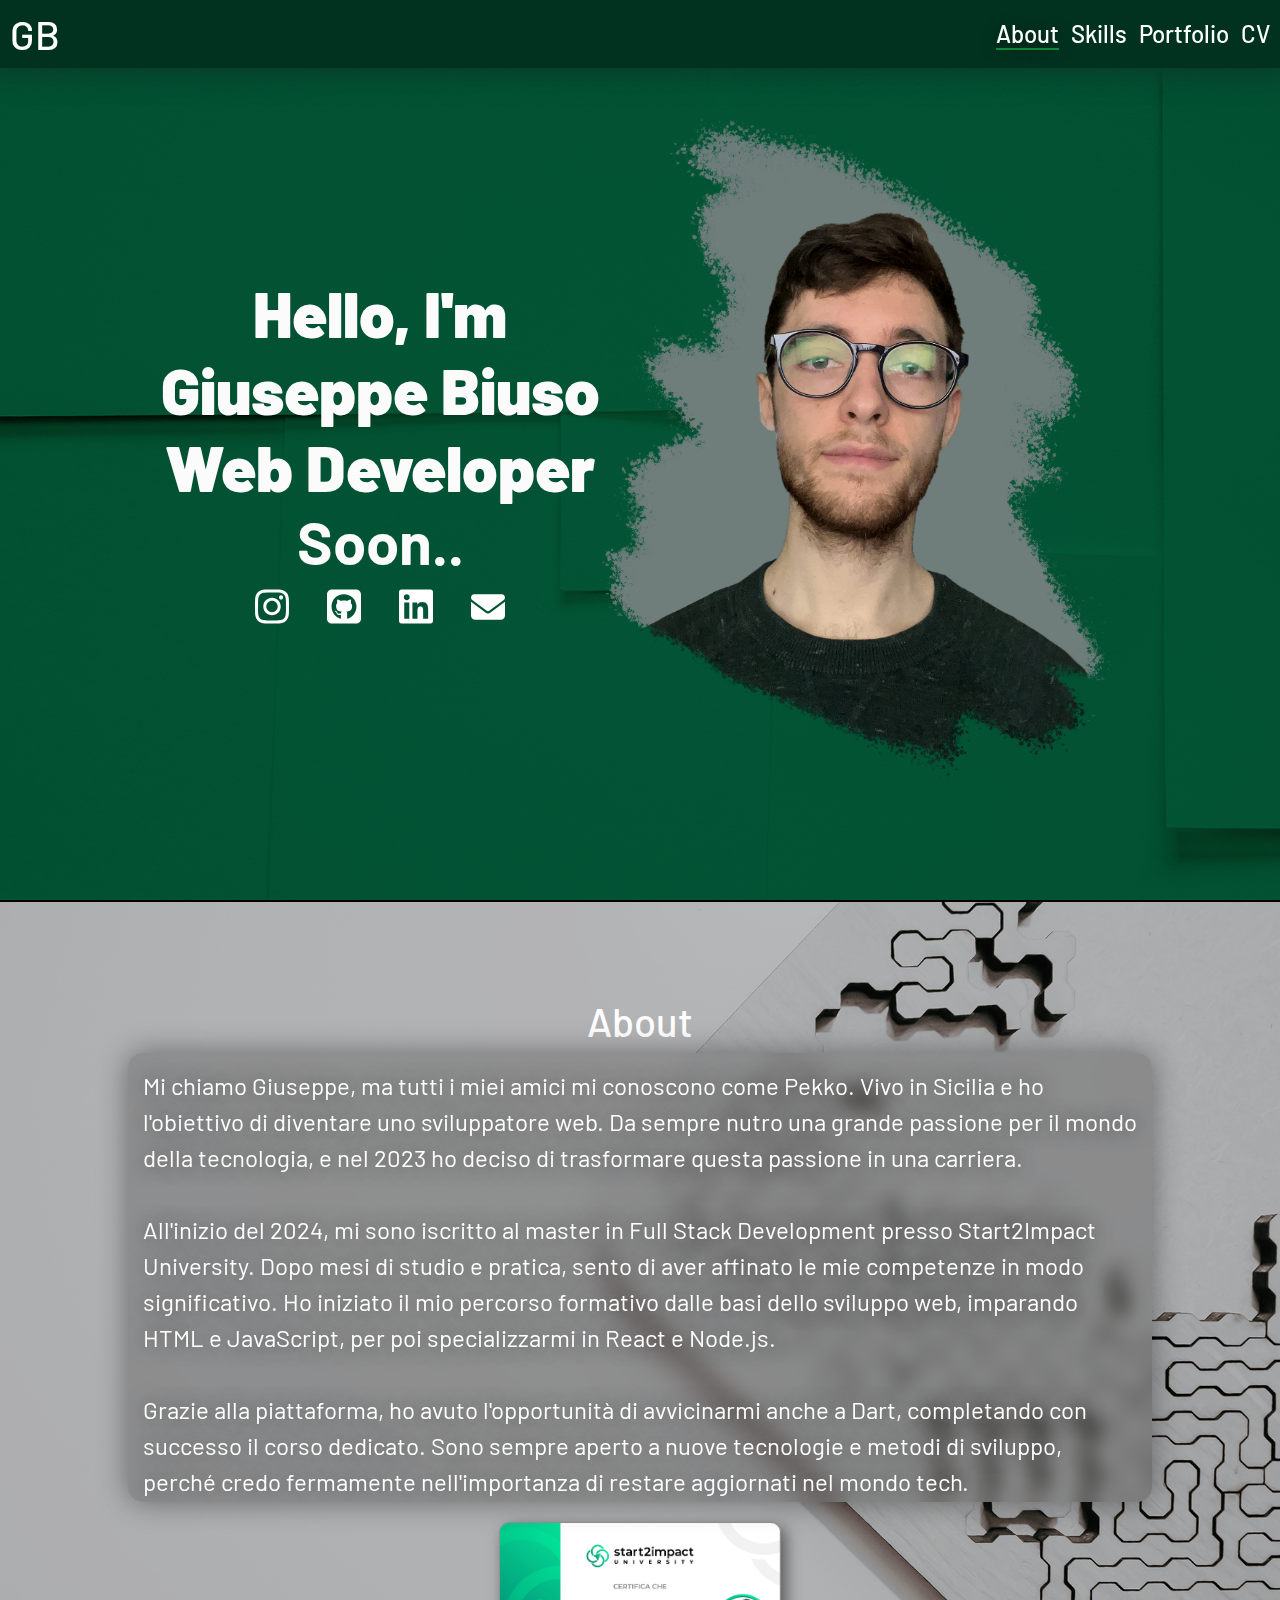
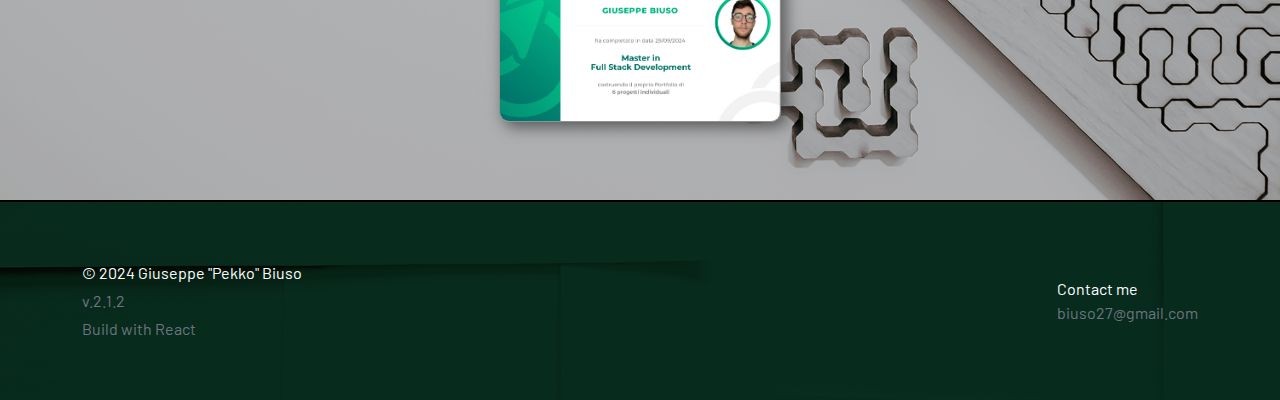
==== commit 7fd64b1d: "v 2.1.2 bug fix" ====
--- a/index.html
+++ b/index.html
@@ -30,8 +30,8 @@
         <meta property="og:url" content="https://Pekko1.github.io" />
         <meta property="og:locale" content="it_IT" />
         <meta name="keywords" content="Giuseppe Biuso" />
-      <script type="module" crossorigin src="/assets/index-_LNpMEuu.js"></script>
-      <link rel="stylesheet" crossorigin href="/assets/index-B7ylONTR.css">
+      <script type="module" crossorigin src="/assets/index-C9gOP7hl.js"></script>
+      <link rel="stylesheet" crossorigin href="/assets/index-CpeKz5iz.css">
     </head>
     <body>
         <div id="root"></div>
--- a/assets/index-CpeKz5iz.css
+++ b/assets/index-CpeKz5iz.css
@@ -0,0 +1,5 @@
+@charset "UTF-8";._container_175j7_1{width:100%;position:relative}._section_175j7_11{opacity:0;visibility:hidden;transition:opacity .5s ease,transform .5s ease;width:100%;position:absolute}._active_175j7_29{opacity:1;visibility:visible}._test_175j7_39{background-color:var(--grey);border-top:2px solid black;height:100px}._navbar_ss2fh_1{width:100%;position:fixed;background-color:var(--green);padding:10px;display:flex;justify-content:space-between;align-items:center;-webkit-backdrop-filter:blur(30px);backdrop-filter:blur(30px);box-shadow:0 0 30px 5px #1616165e;z-index:100}._navbar_ss2fh_1 h1,._navbar_ss2fh_1 h4{margin:0}._navbar_ss2fh_1 h4{border-top:2px solid transparent;border-bottom:2px solid transparent;transition:border-bottom .3s ease}._navbar_ss2fh_1 h4._select_ss2fh_51{text-shadow:0px 5px 15px rgba(0,0,0,.5);border-bottom:2px solid rgb(17,146,66);border-radius:1px}._navbar_ss2fh_1 h4:hover{cursor:pointer}._navRight_ss2fh_71{display:flex;gap:12px}._navRight_ss2fh_71 ._test_ss2fh_83{text-decoration:none;color:#fff}._header_89mkm_1:target{scroll-margin-top:500px}header{background-color:var(--green);background-image:url(/assets/texture1-Bwb5Qvqi.jpg);background-size:cover;background-position:center;background-blend-mode:overlay}._header_89mkm_1{scroll-margin-top:500px;display:flex;justify-content:center;align-items:center;flex-wrap:wrap;padding-top:100px;padding-bottom:100px;min-height:100vh}._hero_info_89mkm_47{font-size:clamp(44px,5vw,108px);font-weight:900;color:var(--white)}._hero_info_89mkm_47 span{display:block}._hero_info_89mkm_47 span:first-child{font-size:clamp(44px,5vw,80px)}._hero_info_89mkm_47 span:nth-child(4){font-size:clamp(44px,5vw,60px);font-weight:700;padding-bottom:10px}._profile_pic_89mkm_87{display:block;max-height:75vh}._social_link_89mkm_99{display:flex;justify-content:space-between;align-items:center;width:250px;list-style:none;padding:0}._social_link_89mkm_99 img{width:34px;filter:invert(1)}@media only screen and (max-width: 1440px){._profile_pic_89mkm_87{max-width:50vw;height:auto}._hero_info_89mkm_47{margin:auto;text-align:center}._hero_info_89mkm_47 span{line-height:normal}._social_link_89mkm_99{margin:auto}}@media only screen and (max-width: 450px){._hero_info_89mkm_47 span{font-size:2.75rem!important}}._base_1k4us_1{min-height:100vh;padding:100px 0 80px;display:flex;flex-direction:column;justify-content:space-between;align-items:center}._program_skills_1k4us_19{display:flex;justify-content:center;gap:20px;flex-wrap:wrap;margin:auto;padding:10px}._program_skills_1k4us_19 img{height:116px;filter:drop-shadow(0px 0px 15px rgba(0,0,0,.6))}._soft_skills_1k4us_47{display:flex;justify-content:center;flex-wrap:wrap;gap:35px;font-size:30px;text-decoration:underline;font-weight:400;color:#fff}._soft_skills_1k4us_47 span{text-shadow:0px 0px 20px rgba(0,0,0,.6)}@media only screen and (max-width: 940px){._program_skills_1k4us_19 img{height:80px}}@media only screen and (max-width: 450px){._soft_skills_1k4us_47 span{font-size:24px}}@media only screen and (max-width: 400px){._base_1k4us_1{padding:55px 0 0}}._base_megyr_1{height:100vh;padding:95px 0 80px;display:flex;flex-direction:column;justify-content:space-between;align-items:center}._containerM_megyr_21{background-color:#6a6a6a7f;max-height:80%;width:80%;border-radius:15px;box-shadow:0 0 30px #0006;padding:15px;overflow-y:auto}._blur_megyr_43{-webkit-backdrop-filter:blur(0px);backdrop-filter:blur(0px);transition:backdrop-filter 10s ease}._blurActive_megyr_53{-webkit-backdrop-filter:blur(10px);backdrop-filter:blur(10px)}._containerM_megyr_21 p{color:#fff;margin:0;font-size:clamp(19px,4vw,24px);text-shadow:0px 0px 20px rgba(0,0,0,.6)}._attestato_megyr_75{margin-top:20px;max-height:200px;border-radius:10px;border:1px solid rgb(145,145,145);box-shadow:5px 5px 15px #00000080}@media only screen and (max-width: 400px){._base_megyr_1{padding:55px 0 20px}._containerM_megyr_21 p{text-shadow:0px 0px 0px rgba(0,0,0,0)}._attestato_megyr_75{max-height:125px}}._base_1u9nu_1{min-height:100vh;padding:100px 0 200px;display:flex;flex-direction:column;justify-content:space-between;align-items:center}._containerM_1u9nu_23{width:100%;max-width:800px;height:500px;display:flex;justify-content:center;align-items:stretch;gap:1.25rem;transition:all .4s}._card_1u9nu_45{position:relative;flex:1;height:100%;transition:all .4s;cursor:pointer;border-radius:10px;box-shadow:5px 5px 15px #00000080;overflow:visible}._card_1u9nu_45:nth-child(odd){translate:0 -20px}._card_1u9nu_45:nth-child(2n){translate:0 20px}._containerM_1u9nu_23:hover>._card_1u9nu_45:not(:hover){filter:grayscale(100%)}._card_1u9nu_45:hover{flex:5}._screen_1u9nu_101{width:100%;height:100%;object-fit:cover;border-radius:10px;border:1px solid rgb(145,145,145)}._icon_1u9nu_117{position:absolute;top:-40px;left:50%;transform:translate(-50%);width:80px;height:auto;filter:drop-shadow(5px 10px 15px rgba(0,0,0,.6));z-index:1}._specialContainer_1u9nu_141{display:flex;gap:10px;position:absolute;top:-25px;left:50%;transform:translate(-50%);z-index:2}._iconSpecial_1u9nu_161{width:45px;filter:drop-shadow(50px 10px 15px rgba(0,0,0,.6))}@media only screen and (max-width: 750px){._base_1u9nu_1{padding:100px 10px 200px}._containerM_1u9nu_23{max-height:auto;max-width:90%;display:flex;flex-direction:row;gap:.5rem;align-items:center;justify-content:flex-start;overflow-x:scroll}._card_1u9nu_45{height:200px;min-width:90%;translate:0px!important}._icon_1u9nu_117{width:45px;top:-30px}._containerM_1u9nu_23:hover>._card_1u9nu_45:not(:hover){filter:grayscale(0%)}._card_1u9nu_45:hover{flex:1}}@media only screen and (max-width: 450px){._containerM_1u9nu_23{gap:.5rem;padding:0 10px}}@media only screen and (max-height: 950px){._containerM_1u9nu_23{height:350px}}@media only screen and (max-height: 700px){._base_1u9nu_1{gap:30px}._containerM_1u9nu_23{height:280px}}._base_gkhbx_1{height:100vh;padding:95px 10px 80px;color:#000}._containerM_gkhbx_13{padding:15px;border-radius:15px;box-shadow:2px 7px 10px 3px #00000080;width:100%;max-height:100%;display:flex;flex-direction:column;gap:20px;background-color:#b5b5b5d4;overflow:auto}._line_gkhbx_39{border:1px solid black;margin-bottom:10px}._work_gkhbx_49{display:flex;flex-wrap:wrap}._block_gkhbx_61{display:block;color:#1c1a1a}._left_gkhbx_71{flex:1.7;padding:10px 0 30px}._right_gkhbx_81{flex:2;border-left:2px solid black;padding:10px 0 30px 10px}@media only screen and (max-width: 900px){._containerM_gkhbx_13{overflow:auto}}@media only screen and (max-width: 400px){._base_gkhbx_1{padding:55px 10px 100px}}@media only screen and (max-width: 550px){._test_gqd4h_3{flex-direction:column;text-align:center;gap:25px}._special_gqd4h_15{order:1}._special2_gqd4h_23{order:2}}/*!
+ * Bootstrap  v5.3.3 (https://getbootstrap.com/)
+ * Copyright 2011-2024 The Bootstrap Authors
+ * Licensed under MIT (https://github.com/twbs/bootstrap/blob/main/LICENSE)
+ */:root,[data-bs-theme=light]{--bs-blue:#0d6efd;--bs-indigo:#6610f2;--bs-purple:#6f42c1;--bs-pink:#d63384;--bs-red:#dc3545;--bs-orange:#fd7e14;--bs-yellow:#ffc107;--bs-green:#198754;--bs-teal:#20c997;--bs-cyan:#0dcaf0;--bs-black:#000;--bs-white:#fff;--bs-gray:#6c757d;--bs-gray-dark:#343a40;--bs-gray-100:#f8f9fa;--bs-gray-200:#e9ecef;--bs-gray-300:#dee2e6;--bs-gray-400:#ced4da;--bs-gray-500:#adb5bd;--bs-gray-600:#6c757d;--bs-gray-700:#495057;--bs-gray-800:#343a40;--bs-gray-900:#212529;--bs-primary:#0d6efd;--bs-secondary:#6c757d;--bs-success:#198754;--bs-info:#0dcaf0;--bs-warning:#ffc107;--bs-danger:#dc3545;--bs-light:#f8f9fa;--bs-dark:#212529;--bs-primary-rgb:13,110,253;--bs-secondary-rgb:108,117,125;--bs-success-rgb:25,135,84;--bs-info-rgb:13,202,240;--bs-warning-rgb:255,193,7;--bs-danger-rgb:220,53,69;--bs-light-rgb:248,249,250;--bs-dark-rgb:33,37,41;--bs-primary-text-emphasis:#052c65;--bs-secondary-text-emphasis:#2b2f32;--bs-success-text-emphasis:#0a3622;--bs-info-text-emphasis:#055160;--bs-warning-text-emphasis:#664d03;--bs-danger-text-emphasis:#58151c;--bs-light-text-emphasis:#495057;--bs-dark-text-emphasis:#495057;--bs-primary-bg-subtle:#cfe2ff;--bs-secondary-bg-subtle:#e2e3e5;--bs-success-bg-subtle:#d1e7dd;--bs-info-bg-subtle:#cff4fc;--bs-warning-bg-subtle:#fff3cd;--bs-danger-bg-subtle:#f8d7da;--bs-light-bg-subtle:#fcfcfd;--bs-dark-bg-subtle:#ced4da;--bs-primary-border-subtle:#9ec5fe;--bs-secondary-border-subtle:#c4c8cb;--bs-success-border-subtle:#a3cfbb;--bs-info-border-subtle:#9eeaf9;--bs-warning-border-subtle:#ffe69c;--bs-danger-border-subtle:#f1aeb5;--bs-light-border-subtle:#e9ecef;--bs-dark-border-subtle:#adb5bd;--bs-white-rgb:255,255,255;--bs-black-rgb:0,0,0;--bs-font-sans-serif:system-ui,-apple-system,"Segoe UI",Roboto,"Helvetica Neue","Noto Sans","Liberation Sans",Arial,sans-serif,"Apple Color Emoji","Segoe UI Emoji","Segoe UI Symbol","Noto Color Emoji";--bs-font-monospace:SFMono-Regular,Menlo,Monaco,Consolas,"Liberation Mono","Courier New",monospace;--bs-gradient:linear-gradient(180deg, rgba(255, 255, 255, .15), rgba(255, 255, 255, 0));--bs-body-font-family:var(--bs-font-sans-serif);--bs-body-font-size:1rem;--bs-body-font-weight:400;--bs-body-line-height:1.5;--bs-body-color:#212529;--bs-body-color-rgb:33,37,41;--bs-body-bg:#fff;--bs-body-bg-rgb:255,255,255;--bs-emphasis-color:#000;--bs-emphasis-color-rgb:0,0,0;--bs-secondary-color:rgba(33, 37, 41, .75);--bs-secondary-color-rgb:33,37,41;--bs-secondary-bg:#e9ecef;--bs-secondary-bg-rgb:233,236,239;--bs-tertiary-color:rgba(33, 37, 41, .5);--bs-tertiary-color-rgb:33,37,41;--bs-tertiary-bg:#f8f9fa;--bs-tertiary-bg-rgb:248,249,250;--bs-heading-color:inherit;--bs-link-color:#0d6efd;--bs-link-color-rgb:13,110,253;--bs-link-decoration:underline;--bs-link-hover-color:#0a58ca;--bs-link-hover-color-rgb:10,88,202;--bs-code-color:#d63384;--bs-highlight-color:#212529;--bs-highlight-bg:#fff3cd;--bs-border-width:1px;--bs-border-style:solid;--bs-border-color:#dee2e6;--bs-border-color-translucent:rgba(0, 0, 0, .175);--bs-border-radius:.375rem;--bs-border-radius-sm:.25rem;--bs-border-radius-lg:.5rem;--bs-border-radius-xl:1rem;--bs-border-radius-xxl:2rem;--bs-border-radius-2xl:var(--bs-border-radius-xxl);--bs-border-radius-pill:50rem;--bs-box-shadow:0 .5rem 1rem rgba(0, 0, 0, .15);--bs-box-shadow-sm:0 .125rem .25rem rgba(0, 0, 0, .075);--bs-box-shadow-lg:0 1rem 3rem rgba(0, 0, 0, .175);--bs-box-shadow-inset:inset 0 1px 2px rgba(0, 0, 0, .075);--bs-focus-ring-width:.25rem;--bs-focus-ring-opacity:.25;--bs-focus-ring-color:rgba(13, 110, 253, .25);--bs-form-valid-color:#198754;--bs-form-valid-border-color:#198754;--bs-form-invalid-color:#dc3545;--bs-form-invalid-border-color:#dc3545}[data-bs-theme=dark]{color-scheme:dark;--bs-body-color:#dee2e6;--bs-body-color-rgb:222,226,230;--bs-body-bg:#212529;--bs-body-bg-rgb:33,37,41;--bs-emphasis-color:#fff;--bs-emphasis-color-rgb:255,255,255;--bs-secondary-color:rgba(222, 226, 230, .75);--bs-secondary-color-rgb:222,226,230;--bs-secondary-bg:#343a40;--bs-secondary-bg-rgb:52,58,64;--bs-tertiary-color:rgba(222, 226, 230, .5);--bs-tertiary-color-rgb:222,226,230;--bs-tertiary-bg:#2b3035;--bs-tertiary-bg-rgb:43,48,53;--bs-primary-text-emphasis:#6ea8fe;--bs-secondary-text-emphasis:#a7acb1;--bs-success-text-emphasis:#75b798;--bs-info-text-emphasis:#6edff6;--bs-warning-text-emphasis:#ffda6a;--bs-danger-text-emphasis:#ea868f;--bs-light-text-emphasis:#f8f9fa;--bs-dark-text-emphasis:#dee2e6;--bs-primary-bg-subtle:#031633;--bs-secondary-bg-subtle:#161719;--bs-success-bg-subtle:#051b11;--bs-info-bg-subtle:#032830;--bs-warning-bg-subtle:#332701;--bs-danger-bg-subtle:#2c0b0e;--bs-light-bg-subtle:#343a40;--bs-dark-bg-subtle:#1a1d20;--bs-primary-border-subtle:#084298;--bs-secondary-border-subtle:#41464b;--bs-success-border-subtle:#0f5132;--bs-info-border-subtle:#087990;--bs-warning-border-subtle:#997404;--bs-danger-border-subtle:#842029;--bs-light-border-subtle:#495057;--bs-dark-border-subtle:#343a40;--bs-heading-color:inherit;--bs-link-color:#6ea8fe;--bs-link-hover-color:#8bb9fe;--bs-link-color-rgb:110,168,254;--bs-link-hover-color-rgb:139,185,254;--bs-code-color:#e685b5;--bs-highlight-color:#dee2e6;--bs-highlight-bg:#664d03;--bs-border-color:#495057;--bs-border-color-translucent:rgba(255, 255, 255, .15);--bs-form-valid-color:#75b798;--bs-form-valid-border-color:#75b798;--bs-form-invalid-color:#ea868f;--bs-form-invalid-border-color:#ea868f}*,:after,:before{box-sizing:border-box}@media (prefers-reduced-motion:no-preference){:root{scroll-behavior:smooth}}body{margin:0;font-family:var(--bs-body-font-family);font-size:var(--bs-body-font-size);font-weight:var(--bs-body-font-weight);line-height:var(--bs-body-line-height);color:var(--bs-body-color);text-align:var(--bs-body-text-align);background-color:var(--bs-body-bg);-webkit-text-size-adjust:100%;-webkit-tap-highlight-color:transparent}hr{margin:1rem 0;color:inherit;border:0;border-top:var(--bs-border-width) solid;opacity:.25}.h1,.h2,.h3,.h4,.h5,.h6,h1,h2,h3,h4,h5,h6{margin-top:0;margin-bottom:.5rem;font-weight:500;line-height:1.2;color:var(--bs-heading-color)}.h1,h1{font-size:calc(1.375rem + 1.5vw)}@media (min-width:1200px){.h1,h1{font-size:2.5rem}}.h2,h2{font-size:calc(1.325rem + .9vw)}@media (min-width:1200px){.h2,h2{font-size:2rem}}.h3,h3{font-size:calc(1.3rem + .6vw)}@media (min-width:1200px){.h3,h3{font-size:1.75rem}}.h4,h4{font-size:calc(1.275rem + .3vw)}@media (min-width:1200px){.h4,h4{font-size:1.5rem}}.h5,h5{font-size:1.25rem}.h6,h6{font-size:1rem}p{margin-top:0;margin-bottom:1rem}abbr[title]{-webkit-text-decoration:underline dotted;text-decoration:underline dotted;cursor:help;-webkit-text-decoration-skip-ink:none;text-decoration-skip-ink:none}address{margin-bottom:1rem;font-style:normal;line-height:inherit}ol,ul{padding-left:2rem}dl,ol,ul{margin-top:0;margin-bottom:1rem}ol ol,ol ul,ul ol,ul ul{margin-bottom:0}dt{font-weight:700}dd{margin-bottom:.5rem;margin-left:0}blockquote{margin:0 0 1rem}b,strong{font-weight:bolder}.small,small{font-size:.875em}.mark,mark{padding:.1875em;color:var(--bs-highlight-color);background-color:var(--bs-highlight-bg)}sub,sup{position:relative;font-size:.75em;line-height:0;vertical-align:baseline}sub{bottom:-.25em}sup{top:-.5em}a{color:rgba(var(--bs-link-color-rgb),var(--bs-link-opacity,1));text-decoration:underline}a:hover{--bs-link-color-rgb:var(--bs-link-hover-color-rgb)}a:not([href]):not([class]),a:not([href]):not([class]):hover{color:inherit;text-decoration:none}code,kbd,pre,samp{font-family:var(--bs-font-monospace);font-size:1em}pre{display:block;margin-top:0;margin-bottom:1rem;overflow:auto;font-size:.875em}pre code{font-size:inherit;color:inherit;word-break:normal}code{font-size:.875em;color:var(--bs-code-color);word-wrap:break-word}a>code{color:inherit}kbd{padding:.1875rem .375rem;font-size:.875em;color:var(--bs-body-bg);background-color:var(--bs-body-color);border-radius:.25rem}kbd kbd{padding:0;font-size:1em}figure{margin:0 0 1rem}img,svg{vertical-align:middle}table{caption-side:bottom;border-collapse:collapse}caption{padding-top:.5rem;padding-bottom:.5rem;color:var(--bs-secondary-color);text-align:left}th{text-align:inherit;text-align:-webkit-match-parent}tbody,td,tfoot,th,thead,tr{border-color:inherit;border-style:solid;border-width:0}label{display:inline-block}button{border-radius:0}button:focus:not(:focus-visible){outline:0}button,input,optgroup,select,textarea{margin:0;font-family:inherit;font-size:inherit;line-height:inherit}button,select{text-transform:none}[role=button]{cursor:pointer}select{word-wrap:normal}select:disabled{opacity:1}[list]:not([type=date]):not([type=datetime-local]):not([type=month]):not([type=week]):not([type=time])::-webkit-calendar-picker-indicator{display:none!important}[type=button],[type=reset],[type=submit],button{-webkit-appearance:button}[type=button]:not(:disabled),[type=reset]:not(:disabled),[type=submit]:not(:disabled),button:not(:disabled){cursor:pointer}::-moz-focus-inner{padding:0;border-style:none}textarea{resize:vertical}fieldset{min-width:0;padding:0;margin:0;border:0}legend{float:left;width:100%;padding:0;margin-bottom:.5rem;font-size:calc(1.275rem + .3vw);line-height:inherit}@media (min-width:1200px){legend{font-size:1.5rem}}legend+*{clear:left}::-webkit-datetime-edit-day-field,::-webkit-datetime-edit-fields-wrapper,::-webkit-datetime-edit-hour-field,::-webkit-datetime-edit-minute,::-webkit-datetime-edit-month-field,::-webkit-datetime-edit-text,::-webkit-datetime-edit-year-field{padding:0}::-webkit-inner-spin-button{height:auto}[type=search]{-webkit-appearance:textfield;outline-offset:-2px}::-webkit-search-decoration{-webkit-appearance:none}::-webkit-color-swatch-wrapper{padding:0}::-webkit-file-upload-button{font:inherit;-webkit-appearance:button}::file-selector-button{font:inherit;-webkit-appearance:button}output{display:inline-block}iframe{border:0}summary{display:list-item;cursor:pointer}progress{vertical-align:baseline}[hidden]{display:none!important}.lead{font-size:1.25rem;font-weight:300}.display-1{font-size:calc(1.625rem + 4.5vw);font-weight:300;line-height:1.2}@media (min-width:1200px){.display-1{font-size:5rem}}.display-2{font-size:calc(1.575rem + 3.9vw);font-weight:300;line-height:1.2}@media (min-width:1200px){.display-2{font-size:4.5rem}}.display-3{font-size:calc(1.525rem + 3.3vw);font-weight:300;line-height:1.2}@media (min-width:1200px){.display-3{font-size:4rem}}.display-4{font-size:calc(1.475rem + 2.7vw);font-weight:300;line-height:1.2}@media (min-width:1200px){.display-4{font-size:3.5rem}}.display-5{font-size:calc(1.425rem + 2.1vw);font-weight:300;line-height:1.2}@media (min-width:1200px){.display-5{font-size:3rem}}.display-6{font-size:calc(1.375rem + 1.5vw);font-weight:300;line-height:1.2}@media (min-width:1200px){.display-6{font-size:2.5rem}}.list-unstyled,.list-inline{padding-left:0;list-style:none}.list-inline-item{display:inline-block}.list-inline-item:not(:last-child){margin-right:.5rem}.initialism{font-size:.875em;text-transform:uppercase}.blockquote{margin-bottom:1rem;font-size:1.25rem}.blockquote>:last-child{margin-bottom:0}.blockquote-footer{margin-top:-1rem;margin-bottom:1rem;font-size:.875em;color:#6c757d}.blockquote-footer:before{content:"— "}.img-fluid{max-width:100%;height:auto}.img-thumbnail{padding:.25rem;background-color:var(--bs-body-bg);border:var(--bs-border-width) solid var(--bs-border-color);border-radius:var(--bs-border-radius);max-width:100%;height:auto}.figure{display:inline-block}.figure-img{margin-bottom:.5rem;line-height:1}.figure-caption{font-size:.875em;color:var(--bs-secondary-color)}.container,.container-fluid,.container-lg,.container-md,.container-sm,.container-xl,.container-xxl{--bs-gutter-x:1.5rem;--bs-gutter-y:0;width:100%;padding-right:calc(var(--bs-gutter-x) * .5);padding-left:calc(var(--bs-gutter-x) * .5);margin-right:auto;margin-left:auto}@media (min-width:576px){.container,.container-sm{max-width:540px}}@media (min-width:768px){.container,.container-md,.container-sm{max-width:720px}}@media (min-width:992px){.container,.container-lg,.container-md,.container-sm{max-width:960px}}@media (min-width:1200px){.container,.container-lg,.container-md,.container-sm,.container-xl{max-width:1140px}}@media (min-width:1400px){.container,.container-lg,.container-md,.container-sm,.container-xl,.container-xxl{max-width:1320px}}:root{--bs-breakpoint-xs:0;--bs-breakpoint-sm:576px;--bs-breakpoint-md:768px;--bs-breakpoint-lg:992px;--bs-breakpoint-xl:1200px;--bs-breakpoint-xxl:1400px}.row{--bs-gutter-x:1.5rem;--bs-gutter-y:0;display:flex;flex-wrap:wrap;margin-top:calc(-1 * var(--bs-gutter-y));margin-right:calc(-.5 * var(--bs-gutter-x));margin-left:calc(-.5 * var(--bs-gutter-x))}.row>*{flex-shrink:0;width:100%;max-width:100%;padding-right:calc(var(--bs-gutter-x) * .5);padding-left:calc(var(--bs-gutter-x) * .5);margin-top:var(--bs-gutter-y)}.col{flex:1 0 0%}.row-cols-auto>*{flex:0 0 auto;width:auto}.row-cols-1>*{flex:0 0 auto;width:100%}.row-cols-2>*{flex:0 0 auto;width:50%}.row-cols-3>*{flex:0 0 auto;width:33.33333333%}.row-cols-4>*{flex:0 0 auto;width:25%}.row-cols-5>*{flex:0 0 auto;width:20%}.row-cols-6>*{flex:0 0 auto;width:16.66666667%}.col-auto{flex:0 0 auto;width:auto}.col-1{flex:0 0 auto;width:8.33333333%}.col-2{flex:0 0 auto;width:16.66666667%}.col-3{flex:0 0 auto;width:25%}.col-4{flex:0 0 auto;width:33.33333333%}.col-5{flex:0 0 auto;width:41.66666667%}.col-6{flex:0 0 auto;width:50%}.col-7{flex:0 0 auto;width:58.33333333%}.col-8{flex:0 0 auto;width:66.66666667%}.col-9{flex:0 0 auto;width:75%}.col-10{flex:0 0 auto;width:83.33333333%}.col-11{flex:0 0 auto;width:91.66666667%}.col-12{flex:0 0 auto;width:100%}.offset-1{margin-left:8.33333333%}.offset-2{margin-left:16.66666667%}.offset-3{margin-left:25%}.offset-4{margin-left:33.33333333%}.offset-5{margin-left:41.66666667%}.offset-6{margin-left:50%}.offset-7{margin-left:58.33333333%}.offset-8{margin-left:66.66666667%}.offset-9{margin-left:75%}.offset-10{margin-left:83.33333333%}.offset-11{margin-left:91.66666667%}.g-0,.gx-0{--bs-gutter-x:0}.g-0,.gy-0{--bs-gutter-y:0}.g-1,.gx-1{--bs-gutter-x:.25rem}.g-1,.gy-1{--bs-gutter-y:.25rem}.g-2,.gx-2{--bs-gutter-x:.5rem}.g-2,.gy-2{--bs-gutter-y:.5rem}.g-3,.gx-3{--bs-gutter-x:1rem}.g-3,.gy-3{--bs-gutter-y:1rem}.g-4,.gx-4{--bs-gutter-x:1.5rem}.g-4,.gy-4{--bs-gutter-y:1.5rem}.g-5,.gx-5{--bs-gutter-x:3rem}.g-5,.gy-5{--bs-gutter-y:3rem}@media (min-width:576px){.col-sm{flex:1 0 0%}.row-cols-sm-auto>*{flex:0 0 auto;width:auto}.row-cols-sm-1>*{flex:0 0 auto;width:100%}.row-cols-sm-2>*{flex:0 0 auto;width:50%}.row-cols-sm-3>*{flex:0 0 auto;width:33.33333333%}.row-cols-sm-4>*{flex:0 0 auto;width:25%}.row-cols-sm-5>*{flex:0 0 auto;width:20%}.row-cols-sm-6>*{flex:0 0 auto;width:16.66666667%}.col-sm-auto{flex:0 0 auto;width:auto}.col-sm-1{flex:0 0 auto;width:8.33333333%}.col-sm-2{flex:0 0 auto;width:16.66666667%}.col-sm-3{flex:0 0 auto;width:25%}.col-sm-4{flex:0 0 auto;width:33.33333333%}.col-sm-5{flex:0 0 auto;width:41.66666667%}.col-sm-6{flex:0 0 auto;width:50%}.col-sm-7{flex:0 0 auto;width:58.33333333%}.col-sm-8{flex:0 0 auto;width:66.66666667%}.col-sm-9{flex:0 0 auto;width:75%}.col-sm-10{flex:0 0 auto;width:83.33333333%}.col-sm-11{flex:0 0 auto;width:91.66666667%}.col-sm-12{flex:0 0 auto;width:100%}.offset-sm-0{margin-left:0}.offset-sm-1{margin-left:8.33333333%}.offset-sm-2{margin-left:16.66666667%}.offset-sm-3{margin-left:25%}.offset-sm-4{margin-left:33.33333333%}.offset-sm-5{margin-left:41.66666667%}.offset-sm-6{margin-left:50%}.offset-sm-7{margin-left:58.33333333%}.offset-sm-8{margin-left:66.66666667%}.offset-sm-9{margin-left:75%}.offset-sm-10{margin-left:83.33333333%}.offset-sm-11{margin-left:91.66666667%}.g-sm-0,.gx-sm-0{--bs-gutter-x:0}.g-sm-0,.gy-sm-0{--bs-gutter-y:0}.g-sm-1,.gx-sm-1{--bs-gutter-x:.25rem}.g-sm-1,.gy-sm-1{--bs-gutter-y:.25rem}.g-sm-2,.gx-sm-2{--bs-gutter-x:.5rem}.g-sm-2,.gy-sm-2{--bs-gutter-y:.5rem}.g-sm-3,.gx-sm-3{--bs-gutter-x:1rem}.g-sm-3,.gy-sm-3{--bs-gutter-y:1rem}.g-sm-4,.gx-sm-4{--bs-gutter-x:1.5rem}.g-sm-4,.gy-sm-4{--bs-gutter-y:1.5rem}.g-sm-5,.gx-sm-5{--bs-gutter-x:3rem}.g-sm-5,.gy-sm-5{--bs-gutter-y:3rem}}@media (min-width:768px){.col-md{flex:1 0 0%}.row-cols-md-auto>*{flex:0 0 auto;width:auto}.row-cols-md-1>*{flex:0 0 auto;width:100%}.row-cols-md-2>*{flex:0 0 auto;width:50%}.row-cols-md-3>*{flex:0 0 auto;width:33.33333333%}.row-cols-md-4>*{flex:0 0 auto;width:25%}.row-cols-md-5>*{flex:0 0 auto;width:20%}.row-cols-md-6>*{flex:0 0 auto;width:16.66666667%}.col-md-auto{flex:0 0 auto;width:auto}.col-md-1{flex:0 0 auto;width:8.33333333%}.col-md-2{flex:0 0 auto;width:16.66666667%}.col-md-3{flex:0 0 auto;width:25%}.col-md-4{flex:0 0 auto;width:33.33333333%}.col-md-5{flex:0 0 auto;width:41.66666667%}.col-md-6{flex:0 0 auto;width:50%}.col-md-7{flex:0 0 auto;width:58.33333333%}.col-md-8{flex:0 0 auto;width:66.66666667%}.col-md-9{flex:0 0 auto;width:75%}.col-md-10{flex:0 0 auto;width:83.33333333%}.col-md-11{flex:0 0 auto;width:91.66666667%}.col-md-12{flex:0 0 auto;width:100%}.offset-md-0{margin-left:0}.offset-md-1{margin-left:8.33333333%}.offset-md-2{margin-left:16.66666667%}.offset-md-3{margin-left:25%}.offset-md-4{margin-left:33.33333333%}.offset-md-5{margin-left:41.66666667%}.offset-md-6{margin-left:50%}.offset-md-7{margin-left:58.33333333%}.offset-md-8{margin-left:66.66666667%}.offset-md-9{margin-left:75%}.offset-md-10{margin-left:83.33333333%}.offset-md-11{margin-left:91.66666667%}.g-md-0,.gx-md-0{--bs-gutter-x:0}.g-md-0,.gy-md-0{--bs-gutter-y:0}.g-md-1,.gx-md-1{--bs-gutter-x:.25rem}.g-md-1,.gy-md-1{--bs-gutter-y:.25rem}.g-md-2,.gx-md-2{--bs-gutter-x:.5rem}.g-md-2,.gy-md-2{--bs-gutter-y:.5rem}.g-md-3,.gx-md-3{--bs-gutter-x:1rem}.g-md-3,.gy-md-3{--bs-gutter-y:1rem}.g-md-4,.gx-md-4{--bs-gutter-x:1.5rem}.g-md-4,.gy-md-4{--bs-gutter-y:1.5rem}.g-md-5,.gx-md-5{--bs-gutter-x:3rem}.g-md-5,.gy-md-5{--bs-gutter-y:3rem}}@media (min-width:992px){.col-lg{flex:1 0 0%}.row-cols-lg-auto>*{flex:0 0 auto;width:auto}.row-cols-lg-1>*{flex:0 0 auto;width:100%}.row-cols-lg-2>*{flex:0 0 auto;width:50%}.row-cols-lg-3>*{flex:0 0 auto;width:33.33333333%}.row-cols-lg-4>*{flex:0 0 auto;width:25%}.row-cols-lg-5>*{flex:0 0 auto;width:20%}.row-cols-lg-6>*{flex:0 0 auto;width:16.66666667%}.col-lg-auto{flex:0 0 auto;width:auto}.col-lg-1{flex:0 0 auto;width:8.33333333%}.col-lg-2{flex:0 0 auto;width:16.66666667%}.col-lg-3{flex:0 0 auto;width:25%}.col-lg-4{flex:0 0 auto;width:33.33333333%}.col-lg-5{flex:0 0 auto;width:41.66666667%}.col-lg-6{flex:0 0 auto;width:50%}.col-lg-7{flex:0 0 auto;width:58.33333333%}.col-lg-8{flex:0 0 auto;width:66.66666667%}.col-lg-9{flex:0 0 auto;width:75%}.col-lg-10{flex:0 0 auto;width:83.33333333%}.col-lg-11{flex:0 0 auto;width:91.66666667%}.col-lg-12{flex:0 0 auto;width:100%}.offset-lg-0{margin-left:0}.offset-lg-1{margin-left:8.33333333%}.offset-lg-2{margin-left:16.66666667%}.offset-lg-3{margin-left:25%}.offset-lg-4{margin-left:33.33333333%}.offset-lg-5{margin-left:41.66666667%}.offset-lg-6{margin-left:50%}.offset-lg-7{margin-left:58.33333333%}.offset-lg-8{margin-left:66.66666667%}.offset-lg-9{margin-left:75%}.offset-lg-10{margin-left:83.33333333%}.offset-lg-11{margin-left:91.66666667%}.g-lg-0,.gx-lg-0{--bs-gutter-x:0}.g-lg-0,.gy-lg-0{--bs-gutter-y:0}.g-lg-1,.gx-lg-1{--bs-gutter-x:.25rem}.g-lg-1,.gy-lg-1{--bs-gutter-y:.25rem}.g-lg-2,.gx-lg-2{--bs-gutter-x:.5rem}.g-lg-2,.gy-lg-2{--bs-gutter-y:.5rem}.g-lg-3,.gx-lg-3{--bs-gutter-x:1rem}.g-lg-3,.gy-lg-3{--bs-gutter-y:1rem}.g-lg-4,.gx-lg-4{--bs-gutter-x:1.5rem}.g-lg-4,.gy-lg-4{--bs-gutter-y:1.5rem}.g-lg-5,.gx-lg-5{--bs-gutter-x:3rem}.g-lg-5,.gy-lg-5{--bs-gutter-y:3rem}}@media (min-width:1200px){.col-xl{flex:1 0 0%}.row-cols-xl-auto>*{flex:0 0 auto;width:auto}.row-cols-xl-1>*{flex:0 0 auto;width:100%}.row-cols-xl-2>*{flex:0 0 auto;width:50%}.row-cols-xl-3>*{flex:0 0 auto;width:33.33333333%}.row-cols-xl-4>*{flex:0 0 auto;width:25%}.row-cols-xl-5>*{flex:0 0 auto;width:20%}.row-cols-xl-6>*{flex:0 0 auto;width:16.66666667%}.col-xl-auto{flex:0 0 auto;width:auto}.col-xl-1{flex:0 0 auto;width:8.33333333%}.col-xl-2{flex:0 0 auto;width:16.66666667%}.col-xl-3{flex:0 0 auto;width:25%}.col-xl-4{flex:0 0 auto;width:33.33333333%}.col-xl-5{flex:0 0 auto;width:41.66666667%}.col-xl-6{flex:0 0 auto;width:50%}.col-xl-7{flex:0 0 auto;width:58.33333333%}.col-xl-8{flex:0 0 auto;width:66.66666667%}.col-xl-9{flex:0 0 auto;width:75%}.col-xl-10{flex:0 0 auto;width:83.33333333%}.col-xl-11{flex:0 0 auto;width:91.66666667%}.col-xl-12{flex:0 0 auto;width:100%}.offset-xl-0{margin-left:0}.offset-xl-1{margin-left:8.33333333%}.offset-xl-2{margin-left:16.66666667%}.offset-xl-3{margin-left:25%}.offset-xl-4{margin-left:33.33333333%}.offset-xl-5{margin-left:41.66666667%}.offset-xl-6{margin-left:50%}.offset-xl-7{margin-left:58.33333333%}.offset-xl-8{margin-left:66.66666667%}.offset-xl-9{margin-left:75%}.offset-xl-10{margin-left:83.33333333%}.offset-xl-11{margin-left:91.66666667%}.g-xl-0,.gx-xl-0{--bs-gutter-x:0}.g-xl-0,.gy-xl-0{--bs-gutter-y:0}.g-xl-1,.gx-xl-1{--bs-gutter-x:.25rem}.g-xl-1,.gy-xl-1{--bs-gutter-y:.25rem}.g-xl-2,.gx-xl-2{--bs-gutter-x:.5rem}.g-xl-2,.gy-xl-2{--bs-gutter-y:.5rem}.g-xl-3,.gx-xl-3{--bs-gutter-x:1rem}.g-xl-3,.gy-xl-3{--bs-gutter-y:1rem}.g-xl-4,.gx-xl-4{--bs-gutter-x:1.5rem}.g-xl-4,.gy-xl-4{--bs-gutter-y:1.5rem}.g-xl-5,.gx-xl-5{--bs-gutter-x:3rem}.g-xl-5,.gy-xl-5{--bs-gutter-y:3rem}}@media (min-width:1400px){.col-xxl{flex:1 0 0%}.row-cols-xxl-auto>*{flex:0 0 auto;width:auto}.row-cols-xxl-1>*{flex:0 0 auto;width:100%}.row-cols-xxl-2>*{flex:0 0 auto;width:50%}.row-cols-xxl-3>*{flex:0 0 auto;width:33.33333333%}.row-cols-xxl-4>*{flex:0 0 auto;width:25%}.row-cols-xxl-5>*{flex:0 0 auto;width:20%}.row-cols-xxl-6>*{flex:0 0 auto;width:16.66666667%}.col-xxl-auto{flex:0 0 auto;width:auto}.col-xxl-1{flex:0 0 auto;width:8.33333333%}.col-xxl-2{flex:0 0 auto;width:16.66666667%}.col-xxl-3{flex:0 0 auto;width:25%}.col-xxl-4{flex:0 0 auto;width:33.33333333%}.col-xxl-5{flex:0 0 auto;width:41.66666667%}.col-xxl-6{flex:0 0 auto;width:50%}.col-xxl-7{flex:0 0 auto;width:58.33333333%}.col-xxl-8{flex:0 0 auto;width:66.66666667%}.col-xxl-9{flex:0 0 auto;width:75%}.col-xxl-10{flex:0 0 auto;width:83.33333333%}.col-xxl-11{flex:0 0 auto;width:91.66666667%}.col-xxl-12{flex:0 0 auto;width:100%}.offset-xxl-0{margin-left:0}.offset-xxl-1{margin-left:8.33333333%}.offset-xxl-2{margin-left:16.66666667%}.offset-xxl-3{margin-left:25%}.offset-xxl-4{margin-left:33.33333333%}.offset-xxl-5{margin-left:41.66666667%}.offset-xxl-6{margin-left:50%}.offset-xxl-7{margin-left:58.33333333%}.offset-xxl-8{margin-left:66.66666667%}.offset-xxl-9{margin-left:75%}.offset-xxl-10{margin-left:83.33333333%}.offset-xxl-11{margin-left:91.66666667%}.g-xxl-0,.gx-xxl-0{--bs-gutter-x:0}.g-xxl-0,.gy-xxl-0{--bs-gutter-y:0}.g-xxl-1,.gx-xxl-1{--bs-gutter-x:.25rem}.g-xxl-1,.gy-xxl-1{--bs-gutter-y:.25rem}.g-xxl-2,.gx-xxl-2{--bs-gutter-x:.5rem}.g-xxl-2,.gy-xxl-2{--bs-gutter-y:.5rem}.g-xxl-3,.gx-xxl-3{--bs-gutter-x:1rem}.g-xxl-3,.gy-xxl-3{--bs-gutter-y:1rem}.g-xxl-4,.gx-xxl-4{--bs-gutter-x:1.5rem}.g-xxl-4,.gy-xxl-4{--bs-gutter-y:1.5rem}.g-xxl-5,.gx-xxl-5{--bs-gutter-x:3rem}.g-xxl-5,.gy-xxl-5{--bs-gutter-y:3rem}}.table{--bs-table-color-type:initial;--bs-table-bg-type:initial;--bs-table-color-state:initial;--bs-table-bg-state:initial;--bs-table-color:var(--bs-emphasis-color);--bs-table-bg:var(--bs-body-bg);--bs-table-border-color:var(--bs-border-color);--bs-table-accent-bg:transparent;--bs-table-striped-color:var(--bs-emphasis-color);--bs-table-striped-bg:rgba(var(--bs-emphasis-color-rgb), .05);--bs-table-active-color:var(--bs-emphasis-color);--bs-table-active-bg:rgba(var(--bs-emphasis-color-rgb), .1);--bs-table-hover-color:var(--bs-emphasis-color);--bs-table-hover-bg:rgba(var(--bs-emphasis-color-rgb), .075);width:100%;margin-bottom:1rem;vertical-align:top;border-color:var(--bs-table-border-color)}.table>:not(caption)>*>*{padding:.5rem;color:var(--bs-table-color-state,var(--bs-table-color-type,var(--bs-table-color)));background-color:var(--bs-table-bg);border-bottom-width:var(--bs-border-width);box-shadow:inset 0 0 0 9999px var(--bs-table-bg-state,var(--bs-table-bg-type,var(--bs-table-accent-bg)))}.table>tbody{vertical-align:inherit}.table>thead{vertical-align:bottom}.table-group-divider{border-top:calc(var(--bs-border-width) * 2) solid currentcolor}.caption-top{caption-side:top}.table-sm>:not(caption)>*>*{padding:.25rem}.table-bordered>:not(caption)>*{border-width:var(--bs-border-width) 0}.table-bordered>:not(caption)>*>*{border-width:0 var(--bs-border-width)}.table-borderless>:not(caption)>*>*{border-bottom-width:0}.table-borderless>:not(:first-child){border-top-width:0}.table-striped>tbody>tr:nth-of-type(odd)>*{--bs-table-color-type:var(--bs-table-striped-color);--bs-table-bg-type:var(--bs-table-striped-bg)}.table-striped-columns>:not(caption)>tr>:nth-child(2n){--bs-table-color-type:var(--bs-table-striped-color);--bs-table-bg-type:var(--bs-table-striped-bg)}.table-active{--bs-table-color-state:var(--bs-table-active-color);--bs-table-bg-state:var(--bs-table-active-bg)}.table-hover>tbody>tr:hover>*{--bs-table-color-state:var(--bs-table-hover-color);--bs-table-bg-state:var(--bs-table-hover-bg)}.table-primary{--bs-table-color:#000;--bs-table-bg:#cfe2ff;--bs-table-border-color:#a6b5cc;--bs-table-striped-bg:#c5d7f2;--bs-table-striped-color:#000;--bs-table-active-bg:#bacbe6;--bs-table-active-color:#000;--bs-table-hover-bg:#bfd1ec;--bs-table-hover-color:#000;color:var(--bs-table-color);border-color:var(--bs-table-border-color)}.table-secondary{--bs-table-color:#000;--bs-table-bg:#e2e3e5;--bs-table-border-color:#b5b6b7;--bs-table-striped-bg:#d7d8da;--bs-table-striped-color:#000;--bs-table-active-bg:#cbccce;--bs-table-active-color:#000;--bs-table-hover-bg:#d1d2d4;--bs-table-hover-color:#000;color:var(--bs-table-color);border-color:var(--bs-table-border-color)}.table-success{--bs-table-color:#000;--bs-table-bg:#d1e7dd;--bs-table-border-color:#a7b9b1;--bs-table-striped-bg:#c7dbd2;--bs-table-striped-color:#000;--bs-table-active-bg:#bcd0c7;--bs-table-active-color:#000;--bs-table-hover-bg:#c1d6cc;--bs-table-hover-color:#000;color:var(--bs-table-color);border-color:var(--bs-table-border-color)}.table-info{--bs-table-color:#000;--bs-table-bg:#cff4fc;--bs-table-border-color:#a6c3ca;--bs-table-striped-bg:#c5e8ef;--bs-table-striped-color:#000;--bs-table-active-bg:#badce3;--bs-table-active-color:#000;--bs-table-hover-bg:#bfe2e9;--bs-table-hover-color:#000;color:var(--bs-table-color);border-color:var(--bs-table-border-color)}.table-warning{--bs-table-color:#000;--bs-table-bg:#fff3cd;--bs-table-border-color:#ccc2a4;--bs-table-striped-bg:#f2e7c3;--bs-table-striped-color:#000;--bs-table-active-bg:#e6dbb9;--bs-table-active-color:#000;--bs-table-hover-bg:#ece1be;--bs-table-hover-color:#000;color:var(--bs-table-color);border-color:var(--bs-table-border-color)}.table-danger{--bs-table-color:#000;--bs-table-bg:#f8d7da;--bs-table-border-color:#c6acae;--bs-table-striped-bg:#eccccf;--bs-table-striped-color:#000;--bs-table-active-bg:#dfc2c4;--bs-table-active-color:#000;--bs-table-hover-bg:#e5c7ca;--bs-table-hover-color:#000;color:var(--bs-table-color);border-color:var(--bs-table-border-color)}.table-light{--bs-table-color:#000;--bs-table-bg:#f8f9fa;--bs-table-border-color:#c6c7c8;--bs-table-striped-bg:#ecedee;--bs-table-striped-color:#000;--bs-table-active-bg:#dfe0e1;--bs-table-active-color:#000;--bs-table-hover-bg:#e5e6e7;--bs-table-hover-color:#000;color:var(--bs-table-color);border-color:var(--bs-table-border-color)}.table-dark{--bs-table-color:#fff;--bs-table-bg:#212529;--bs-table-border-color:#4d5154;--bs-table-striped-bg:#2c3034;--bs-table-striped-color:#fff;--bs-table-active-bg:#373b3e;--bs-table-active-color:#fff;--bs-table-hover-bg:#323539;--bs-table-hover-color:#fff;color:var(--bs-table-color);border-color:var(--bs-table-border-color)}.table-responsive{overflow-x:auto;-webkit-overflow-scrolling:touch}@media (max-width:575.98px){.table-responsive-sm{overflow-x:auto;-webkit-overflow-scrolling:touch}}@media (max-width:767.98px){.table-responsive-md{overflow-x:auto;-webkit-overflow-scrolling:touch}}@media (max-width:991.98px){.table-responsive-lg{overflow-x:auto;-webkit-overflow-scrolling:touch}}@media (max-width:1199.98px){.table-responsive-xl{overflow-x:auto;-webkit-overflow-scrolling:touch}}@media (max-width:1399.98px){.table-responsive-xxl{overflow-x:auto;-webkit-overflow-scrolling:touch}}.form-label{margin-bottom:.5rem}.col-form-label{padding-top:calc(.375rem + var(--bs-border-width));padding-bottom:calc(.375rem + var(--bs-border-width));margin-bottom:0;font-size:inherit;line-height:1.5}.col-form-label-lg{padding-top:calc(.5rem + var(--bs-border-width));padding-bottom:calc(.5rem + var(--bs-border-width));font-size:1.25rem}.col-form-label-sm{padding-top:calc(.25rem + var(--bs-border-width));padding-bottom:calc(.25rem + var(--bs-border-width));font-size:.875rem}.form-text{margin-top:.25rem;font-size:.875em;color:var(--bs-secondary-color)}.form-control{display:block;width:100%;padding:.375rem .75rem;font-size:1rem;font-weight:400;line-height:1.5;color:var(--bs-body-color);-webkit-appearance:none;-moz-appearance:none;appearance:none;background-color:var(--bs-body-bg);background-clip:padding-box;border:var(--bs-border-width) solid var(--bs-border-color);border-radius:var(--bs-border-radius);transition:border-color .15s ease-in-out,box-shadow .15s ease-in-out}@media (prefers-reduced-motion:reduce){.form-control{transition:none}}.form-control[type=file]{overflow:hidden}.form-control[type=file]:not(:disabled):not([readonly]){cursor:pointer}.form-control:focus{color:var(--bs-body-color);background-color:var(--bs-body-bg);border-color:#86b7fe;outline:0;box-shadow:0 0 0 .25rem #0d6efd40}.form-control::-webkit-date-and-time-value{min-width:85px;height:1.5em;margin:0}.form-control::-webkit-datetime-edit{display:block;padding:0}.form-control::-moz-placeholder{color:var(--bs-secondary-color);opacity:1}.form-control::placeholder{color:var(--bs-secondary-color);opacity:1}.form-control:disabled{background-color:var(--bs-secondary-bg);opacity:1}.form-control::-webkit-file-upload-button{padding:.375rem .75rem;margin:-.375rem -.75rem;-webkit-margin-end:.75rem;margin-inline-end:.75rem;color:var(--bs-body-color);background-color:var(--bs-tertiary-bg);pointer-events:none;border-color:inherit;border-style:solid;border-width:0;border-inline-end-width:var(--bs-border-width);border-radius:0;-webkit-transition:color .15s ease-in-out,background-color .15s ease-in-out,border-color .15s ease-in-out,box-shadow .15s ease-in-out;transition:color .15s ease-in-out,background-color .15s ease-in-out,border-color .15s ease-in-out,box-shadow .15s ease-in-out}.form-control::file-selector-button{padding:.375rem .75rem;margin:-.375rem -.75rem;-webkit-margin-end:.75rem;margin-inline-end:.75rem;color:var(--bs-body-color);background-color:var(--bs-tertiary-bg);pointer-events:none;border-color:inherit;border-style:solid;border-width:0;border-inline-end-width:var(--bs-border-width);border-radius:0;transition:color .15s ease-in-out,background-color .15s ease-in-out,border-color .15s ease-in-out,box-shadow .15s ease-in-out}@media (prefers-reduced-motion:reduce){.form-control::-webkit-file-upload-button{-webkit-transition:none;transition:none}.form-control::file-selector-button{transition:none}}.form-control:hover:not(:disabled):not([readonly])::-webkit-file-upload-button{background-color:var(--bs-secondary-bg)}.form-control:hover:not(:disabled):not([readonly])::file-selector-button{background-color:var(--bs-secondary-bg)}.form-control-plaintext{display:block;width:100%;padding:.375rem 0;margin-bottom:0;line-height:1.5;color:var(--bs-body-color);background-color:transparent;border:solid transparent;border-width:var(--bs-border-width) 0}.form-control-plaintext:focus{outline:0}.form-control-plaintext.form-control-lg,.form-control-plaintext.form-control-sm{padding-right:0;padding-left:0}.form-control-sm{min-height:calc(1.5em + .5rem + calc(var(--bs-border-width) * 2));padding:.25rem .5rem;font-size:.875rem;border-radius:var(--bs-border-radius-sm)}.form-control-sm::-webkit-file-upload-button{padding:.25rem .5rem;margin:-.25rem -.5rem;-webkit-margin-end:.5rem;margin-inline-end:.5rem}.form-control-sm::file-selector-button{padding:.25rem .5rem;margin:-.25rem -.5rem;-webkit-margin-end:.5rem;margin-inline-end:.5rem}.form-control-lg{min-height:calc(1.5em + 1rem + calc(var(--bs-border-width) * 2));padding:.5rem 1rem;font-size:1.25rem;border-radius:var(--bs-border-radius-lg)}.form-control-lg::-webkit-file-upload-button{padding:.5rem 1rem;margin:-.5rem -1rem;-webkit-margin-end:1rem;margin-inline-end:1rem}.form-control-lg::file-selector-button{padding:.5rem 1rem;margin:-.5rem -1rem;-webkit-margin-end:1rem;margin-inline-end:1rem}textarea.form-control{min-height:calc(1.5em + .75rem + calc(var(--bs-border-width) * 2))}textarea.form-control-sm{min-height:calc(1.5em + .5rem + calc(var(--bs-border-width) * 2))}textarea.form-control-lg{min-height:calc(1.5em + 1rem + calc(var(--bs-border-width) * 2))}.form-control-color{width:3rem;height:calc(1.5em + .75rem + calc(var(--bs-border-width) * 2));padding:.375rem}.form-control-color:not(:disabled):not([readonly]){cursor:pointer}.form-control-color::-moz-color-swatch{border:0!important;border-radius:var(--bs-border-radius)}.form-control-color::-webkit-color-swatch{border:0!important;border-radius:var(--bs-border-radius)}.form-control-color.form-control-sm{height:calc(1.5em + .5rem + calc(var(--bs-border-width) * 2))}.form-control-color.form-control-lg{height:calc(1.5em + 1rem + calc(var(--bs-border-width) * 2))}.form-select{--bs-form-select-bg-img:url("data:image/svg+xml,%3csvg xmlns='http://www.w3.org/2000/svg' viewBox='0 0 16 16'%3e%3cpath fill='none' stroke='%23343a40' stroke-linecap='round' stroke-linejoin='round' stroke-width='2' d='m2 5 6 6 6-6'/%3e%3c/svg%3e");display:block;width:100%;padding:.375rem 2.25rem .375rem .75rem;font-size:1rem;font-weight:400;line-height:1.5;color:var(--bs-body-color);-webkit-appearance:none;-moz-appearance:none;appearance:none;background-color:var(--bs-body-bg);background-image:var(--bs-form-select-bg-img),var(--bs-form-select-bg-icon,none);background-repeat:no-repeat;background-position:right .75rem center;background-size:16px 12px;border:var(--bs-border-width) solid var(--bs-border-color);border-radius:var(--bs-border-radius);transition:border-color .15s ease-in-out,box-shadow .15s ease-in-out}@media (prefers-reduced-motion:reduce){.form-select{transition:none}}.form-select:focus{border-color:#86b7fe;outline:0;box-shadow:0 0 0 .25rem #0d6efd40}.form-select[multiple],.form-select[size]:not([size="1"]){padding-right:.75rem;background-image:none}.form-select:disabled{background-color:var(--bs-secondary-bg)}.form-select:-moz-focusring{color:transparent;text-shadow:0 0 0 var(--bs-body-color)}.form-select-sm{padding-top:.25rem;padding-bottom:.25rem;padding-left:.5rem;font-size:.875rem;border-radius:var(--bs-border-radius-sm)}.form-select-lg{padding-top:.5rem;padding-bottom:.5rem;padding-left:1rem;font-size:1.25rem;border-radius:var(--bs-border-radius-lg)}[data-bs-theme=dark] .form-select{--bs-form-select-bg-img:url("data:image/svg+xml,%3csvg xmlns='http://www.w3.org/2000/svg' viewBox='0 0 16 16'%3e%3cpath fill='none' stroke='%23dee2e6' stroke-linecap='round' stroke-linejoin='round' stroke-width='2' d='m2 5 6 6 6-6'/%3e%3c/svg%3e")}.form-check{display:block;min-height:1.5rem;padding-left:1.5em;margin-bottom:.125rem}.form-check .form-check-input{float:left;margin-left:-1.5em}.form-check-reverse{padding-right:1.5em;padding-left:0;text-align:right}.form-check-reverse .form-check-input{float:right;margin-right:-1.5em;margin-left:0}.form-check-input{--bs-form-check-bg:var(--bs-body-bg);flex-shrink:0;width:1em;height:1em;margin-top:.25em;vertical-align:top;-webkit-appearance:none;-moz-appearance:none;appearance:none;background-color:var(--bs-form-check-bg);background-image:var(--bs-form-check-bg-image);background-repeat:no-repeat;background-position:center;background-size:contain;border:var(--bs-border-width) solid var(--bs-border-color);-webkit-print-color-adjust:exact;color-adjust:exact;print-color-adjust:exact}.form-check-input[type=checkbox]{border-radius:.25em}.form-check-input[type=radio]{border-radius:50%}.form-check-input:active{filter:brightness(90%)}.form-check-input:focus{border-color:#86b7fe;outline:0;box-shadow:0 0 0 .25rem #0d6efd40}.form-check-input:checked{background-color:#0d6efd;border-color:#0d6efd}.form-check-input:checked[type=checkbox]{--bs-form-check-bg-image:url("data:image/svg+xml,%3csvg xmlns='http://www.w3.org/2000/svg' viewBox='0 0 20 20'%3e%3cpath fill='none' stroke='%23fff' stroke-linecap='round' stroke-linejoin='round' stroke-width='3' d='m6 10 3 3 6-6'/%3e%3c/svg%3e")}.form-check-input:checked[type=radio]{--bs-form-check-bg-image:url("data:image/svg+xml,%3csvg xmlns='http://www.w3.org/2000/svg' viewBox='-4 -4 8 8'%3e%3ccircle r='2' fill='%23fff'/%3e%3c/svg%3e")}.form-check-input[type=checkbox]:indeterminate{background-color:#0d6efd;border-color:#0d6efd;--bs-form-check-bg-image:url("data:image/svg+xml,%3csvg xmlns='http://www.w3.org/2000/svg' viewBox='0 0 20 20'%3e%3cpath fill='none' stroke='%23fff' stroke-linecap='round' stroke-linejoin='round' stroke-width='3' d='M6 10h8'/%3e%3c/svg%3e")}.form-check-input:disabled{pointer-events:none;filter:none;opacity:.5}.form-check-input:disabled~.form-check-label,.form-check-input[disabled]~.form-check-label{cursor:default;opacity:.5}.form-switch{padding-left:2.5em}.form-switch .form-check-input{--bs-form-switch-bg:url("data:image/svg+xml,%3csvg xmlns='http://www.w3.org/2000/svg' viewBox='-4 -4 8 8'%3e%3ccircle r='3' fill='rgba%280, 0, 0, 0.25%29'/%3e%3c/svg%3e");width:2em;margin-left:-2.5em;background-image:var(--bs-form-switch-bg);background-position:left center;border-radius:2em;transition:background-position .15s ease-in-out}@media (prefers-reduced-motion:reduce){.form-switch .form-check-input{transition:none}}.form-switch .form-check-input:focus{--bs-form-switch-bg:url("data:image/svg+xml,%3csvg xmlns='http://www.w3.org/2000/svg' viewBox='-4 -4 8 8'%3e%3ccircle r='3' fill='%2386b7fe'/%3e%3c/svg%3e")}.form-switch .form-check-input:checked{background-position:right center;--bs-form-switch-bg:url("data:image/svg+xml,%3csvg xmlns='http://www.w3.org/2000/svg' viewBox='-4 -4 8 8'%3e%3ccircle r='3' fill='%23fff'/%3e%3c/svg%3e")}.form-switch.form-check-reverse{padding-right:2.5em;padding-left:0}.form-switch.form-check-reverse .form-check-input{margin-right:-2.5em;margin-left:0}.form-check-inline{display:inline-block;margin-right:1rem}.btn-check{position:absolute;clip:rect(0,0,0,0);pointer-events:none}.btn-check:disabled+.btn,.btn-check[disabled]+.btn{pointer-events:none;filter:none;opacity:.65}[data-bs-theme=dark] .form-switch .form-check-input:not(:checked):not(:focus){--bs-form-switch-bg:url("data:image/svg+xml,%3csvg xmlns='http://www.w3.org/2000/svg' viewBox='-4 -4 8 8'%3e%3ccircle r='3' fill='rgba%28255, 255, 255, 0.25%29'/%3e%3c/svg%3e")}.form-range{width:100%;height:1.5rem;padding:0;-webkit-appearance:none;-moz-appearance:none;appearance:none;background-color:transparent}.form-range:focus{outline:0}.form-range:focus::-webkit-slider-thumb{box-shadow:0 0 0 1px #fff,0 0 0 .25rem #0d6efd40}.form-range:focus::-moz-range-thumb{box-shadow:0 0 0 1px #fff,0 0 0 .25rem #0d6efd40}.form-range::-moz-focus-outer{border:0}.form-range::-webkit-slider-thumb{width:1rem;height:1rem;margin-top:-.25rem;-webkit-appearance:none;-moz-appearance:none;appearance:none;background-color:#0d6efd;border:0;border-radius:1rem;-webkit-transition:background-color .15s ease-in-out,border-color .15s ease-in-out,box-shadow .15s ease-in-out;transition:background-color .15s ease-in-out,border-color .15s ease-in-out,box-shadow .15s ease-in-out}@media (prefers-reduced-motion:reduce){.form-range::-webkit-slider-thumb{-webkit-transition:none;transition:none}}.form-range::-webkit-slider-thumb:active{background-color:#b6d4fe}.form-range::-webkit-slider-runnable-track{width:100%;height:.5rem;color:transparent;cursor:pointer;background-color:var(--bs-secondary-bg);border-color:transparent;border-radius:1rem}.form-range::-moz-range-thumb{width:1rem;height:1rem;-moz-appearance:none;-webkit-appearance:none;appearance:none;background-color:#0d6efd;border:0;border-radius:1rem;-moz-transition:background-color .15s ease-in-out,border-color .15s ease-in-out,box-shadow .15s ease-in-out;transition:background-color .15s ease-in-out,border-color .15s ease-in-out,box-shadow .15s ease-in-out}@media (prefers-reduced-motion:reduce){.form-range::-moz-range-thumb{-moz-transition:none;transition:none}}.form-range::-moz-range-thumb:active{background-color:#b6d4fe}.form-range::-moz-range-track{width:100%;height:.5rem;color:transparent;cursor:pointer;background-color:var(--bs-secondary-bg);border-color:transparent;border-radius:1rem}.form-range:disabled{pointer-events:none}.form-range:disabled::-webkit-slider-thumb{background-color:var(--bs-secondary-color)}.form-range:disabled::-moz-range-thumb{background-color:var(--bs-secondary-color)}.form-floating{position:relative}.form-floating>.form-control,.form-floating>.form-control-plaintext,.form-floating>.form-select{height:calc(3.5rem + calc(var(--bs-border-width) * 2));min-height:calc(3.5rem + calc(var(--bs-border-width) * 2));line-height:1.25}.form-floating>label{position:absolute;top:0;left:0;z-index:2;height:100%;padding:1rem .75rem;overflow:hidden;text-align:start;text-overflow:ellipsis;white-space:nowrap;pointer-events:none;border:var(--bs-border-width) solid transparent;transform-origin:0 0;transition:opacity .1s ease-in-out,transform .1s ease-in-out}@media (prefers-reduced-motion:reduce){.form-floating>label{transition:none}}.form-floating>.form-control,.form-floating>.form-control-plaintext{padding:1rem .75rem}.form-floating>.form-control-plaintext::-moz-placeholder,.form-floating>.form-control::-moz-placeholder{color:transparent}.form-floating>.form-control-plaintext::placeholder,.form-floating>.form-control::placeholder{color:transparent}.form-floating>.form-control-plaintext:not(:-moz-placeholder-shown),.form-floating>.form-control:not(:-moz-placeholder-shown){padding-top:1.625rem;padding-bottom:.625rem}.form-floating>.form-control-plaintext:focus,.form-floating>.form-control-plaintext:not(:placeholder-shown),.form-floating>.form-control:focus,.form-floating>.form-control:not(:placeholder-shown){padding-top:1.625rem;padding-bottom:.625rem}.form-floating>.form-control-plaintext:-webkit-autofill,.form-floating>.form-control:-webkit-autofill{padding-top:1.625rem;padding-bottom:.625rem}.form-floating>.form-select{padding-top:1.625rem;padding-bottom:.625rem}.form-floating>.form-control:not(:-moz-placeholder-shown)~label{color:rgba(var(--bs-body-color-rgb),.65);transform:scale(.85) translateY(-.5rem) translate(.15rem)}.form-floating>.form-control-plaintext~label,.form-floating>.form-control:focus~label,.form-floating>.form-control:not(:placeholder-shown)~label,.form-floating>.form-select~label{color:rgba(var(--bs-body-color-rgb),.65);transform:scale(.85) translateY(-.5rem) translate(.15rem)}.form-floating>.form-control:not(:-moz-placeholder-shown)~label:after{position:absolute;top:1rem;right:.375rem;bottom:1rem;left:.375rem;z-index:-1;height:1.5em;content:"";background-color:var(--bs-body-bg);border-radius:var(--bs-border-radius)}.form-floating>.form-control-plaintext~label:after,.form-floating>.form-control:focus~label:after,.form-floating>.form-control:not(:placeholder-shown)~label:after,.form-floating>.form-select~label:after{position:absolute;top:1rem;right:.375rem;bottom:1rem;left:.375rem;z-index:-1;height:1.5em;content:"";background-color:var(--bs-body-bg);border-radius:var(--bs-border-radius)}.form-floating>.form-control:-webkit-autofill~label{color:rgba(var(--bs-body-color-rgb),.65);transform:scale(.85) translateY(-.5rem) translate(.15rem)}.form-floating>.form-control-plaintext~label{border-width:var(--bs-border-width) 0}.form-floating>.form-control:disabled~label,.form-floating>:disabled~label{color:#6c757d}.form-floating>.form-control:disabled~label:after,.form-floating>:disabled~label:after{background-color:var(--bs-secondary-bg)}.input-group{position:relative;display:flex;flex-wrap:wrap;align-items:stretch;width:100%}.input-group>.form-control,.input-group>.form-floating,.input-group>.form-select{position:relative;flex:1 1 auto;width:1%;min-width:0}.input-group>.form-control:focus,.input-group>.form-floating:focus-within,.input-group>.form-select:focus{z-index:5}.input-group .btn{position:relative;z-index:2}.input-group .btn:focus{z-index:5}.input-group-text{display:flex;align-items:center;padding:.375rem .75rem;font-size:1rem;font-weight:400;line-height:1.5;color:var(--bs-body-color);text-align:center;white-space:nowrap;background-color:var(--bs-tertiary-bg);border:var(--bs-border-width) solid var(--bs-border-color);border-radius:var(--bs-border-radius)}.input-group-lg>.btn,.input-group-lg>.form-control,.input-group-lg>.form-select,.input-group-lg>.input-group-text{padding:.5rem 1rem;font-size:1.25rem;border-radius:var(--bs-border-radius-lg)}.input-group-sm>.btn,.input-group-sm>.form-control,.input-group-sm>.form-select,.input-group-sm>.input-group-text{padding:.25rem .5rem;font-size:.875rem;border-radius:var(--bs-border-radius-sm)}.input-group-lg>.form-select,.input-group-sm>.form-select{padding-right:3rem}.input-group:not(.has-validation)>.dropdown-toggle:nth-last-child(n+3),.input-group:not(.has-validation)>.form-floating:not(:last-child)>.form-control,.input-group:not(.has-validation)>.form-floating:not(:last-child)>.form-select,.input-group:not(.has-validation)>:not(:last-child):not(.dropdown-toggle):not(.dropdown-menu):not(.form-floating){border-top-right-radius:0;border-bottom-right-radius:0}.input-group.has-validation>.dropdown-toggle:nth-last-child(n+4),.input-group.has-validation>.form-floating:nth-last-child(n+3)>.form-control,.input-group.has-validation>.form-floating:nth-last-child(n+3)>.form-select,.input-group.has-validation>:nth-last-child(n+3):not(.dropdown-toggle):not(.dropdown-menu):not(.form-floating){border-top-right-radius:0;border-bottom-right-radius:0}.input-group>:not(:first-child):not(.dropdown-menu):not(.valid-tooltip):not(.valid-feedback):not(.invalid-tooltip):not(.invalid-feedback){margin-left:calc(var(--bs-border-width) * -1);border-top-left-radius:0;border-bottom-left-radius:0}.input-group>.form-floating:not(:first-child)>.form-control,.input-group>.form-floating:not(:first-child)>.form-select{border-top-left-radius:0;border-bottom-left-radius:0}.valid-feedback{display:none;width:100%;margin-top:.25rem;font-size:.875em;color:var(--bs-form-valid-color)}.valid-tooltip{position:absolute;top:100%;z-index:5;display:none;max-width:100%;padding:.25rem .5rem;margin-top:.1rem;font-size:.875rem;color:#fff;background-color:var(--bs-success);border-radius:var(--bs-border-radius)}.is-valid~.valid-feedback,.is-valid~.valid-tooltip,.was-validated :valid~.valid-feedback,.was-validated :valid~.valid-tooltip{display:block}.form-control.is-valid,.was-validated .form-control:valid{border-color:var(--bs-form-valid-border-color);padding-right:calc(1.5em + .75rem);background-image:url("data:image/svg+xml,%3csvg xmlns='http://www.w3.org/2000/svg' viewBox='0 0 8 8'%3e%3cpath fill='%23198754' d='M2.3 6.73.6 4.53c-.4-1.04.46-1.4 1.1-.8l1.1 1.4 3.4-3.8c.6-.63 1.6-.27 1.2.7l-4 4.6c-.43.5-.8.4-1.1.1z'/%3e%3c/svg%3e");background-repeat:no-repeat;background-position:right calc(.375em + .1875rem) center;background-size:calc(.75em + .375rem) calc(.75em + .375rem)}.form-control.is-valid:focus,.was-validated .form-control:valid:focus{border-color:var(--bs-form-valid-border-color);box-shadow:0 0 0 .25rem rgba(var(--bs-success-rgb),.25)}.was-validated textarea.form-control:valid,textarea.form-control.is-valid{padding-right:calc(1.5em + .75rem);background-position:top calc(.375em + .1875rem) right calc(.375em + .1875rem)}.form-select.is-valid,.was-validated .form-select:valid{border-color:var(--bs-form-valid-border-color)}.form-select.is-valid:not([multiple]):not([size]),.form-select.is-valid:not([multiple])[size="1"],.was-validated .form-select:valid:not([multiple]):not([size]),.was-validated .form-select:valid:not([multiple])[size="1"]{--bs-form-select-bg-icon:url("data:image/svg+xml,%3csvg xmlns='http://www.w3.org/2000/svg' viewBox='0 0 8 8'%3e%3cpath fill='%23198754' d='M2.3 6.73.6 4.53c-.4-1.04.46-1.4 1.1-.8l1.1 1.4 3.4-3.8c.6-.63 1.6-.27 1.2.7l-4 4.6c-.43.5-.8.4-1.1.1z'/%3e%3c/svg%3e");padding-right:4.125rem;background-position:right .75rem center,center right 2.25rem;background-size:16px 12px,calc(.75em + .375rem) calc(.75em + .375rem)}.form-select.is-valid:focus,.was-validated .form-select:valid:focus{border-color:var(--bs-form-valid-border-color);box-shadow:0 0 0 .25rem rgba(var(--bs-success-rgb),.25)}.form-control-color.is-valid,.was-validated .form-control-color:valid{width:calc(3.75rem + 1.5em)}.form-check-input.is-valid,.was-validated .form-check-input:valid{border-color:var(--bs-form-valid-border-color)}.form-check-input.is-valid:checked,.was-validated .form-check-input:valid:checked{background-color:var(--bs-form-valid-color)}.form-check-input.is-valid:focus,.was-validated .form-check-input:valid:focus{box-shadow:0 0 0 .25rem rgba(var(--bs-success-rgb),.25)}.form-check-input.is-valid~.form-check-label,.was-validated .form-check-input:valid~.form-check-label{color:var(--bs-form-valid-color)}.form-check-inline .form-check-input~.valid-feedback{margin-left:.5em}.input-group>.form-control:not(:focus).is-valid,.input-group>.form-floating:not(:focus-within).is-valid,.input-group>.form-select:not(:focus).is-valid,.was-validated .input-group>.form-control:not(:focus):valid,.was-validated .input-group>.form-floating:not(:focus-within):valid,.was-validated .input-group>.form-select:not(:focus):valid{z-index:3}.invalid-feedback{display:none;width:100%;margin-top:.25rem;font-size:.875em;color:var(--bs-form-invalid-color)}.invalid-tooltip{position:absolute;top:100%;z-index:5;display:none;max-width:100%;padding:.25rem .5rem;margin-top:.1rem;font-size:.875rem;color:#fff;background-color:var(--bs-danger);border-radius:var(--bs-border-radius)}.is-invalid~.invalid-feedback,.is-invalid~.invalid-tooltip,.was-validated :invalid~.invalid-feedback,.was-validated :invalid~.invalid-tooltip{display:block}.form-control.is-invalid,.was-validated .form-control:invalid{border-color:var(--bs-form-invalid-border-color);padding-right:calc(1.5em + .75rem);background-image:url("data:image/svg+xml,%3csvg xmlns='http://www.w3.org/2000/svg' viewBox='0 0 12 12' width='12' height='12' fill='none' stroke='%23dc3545'%3e%3ccircle cx='6' cy='6' r='4.5'/%3e%3cpath stroke-linejoin='round' d='M5.8 3.6h.4L6 6.5z'/%3e%3ccircle cx='6' cy='8.2' r='.6' fill='%23dc3545' stroke='none'/%3e%3c/svg%3e");background-repeat:no-repeat;background-position:right calc(.375em + .1875rem) center;background-size:calc(.75em + .375rem) calc(.75em + .375rem)}.form-control.is-invalid:focus,.was-validated .form-control:invalid:focus{border-color:var(--bs-form-invalid-border-color);box-shadow:0 0 0 .25rem rgba(var(--bs-danger-rgb),.25)}.was-validated textarea.form-control:invalid,textarea.form-control.is-invalid{padding-right:calc(1.5em + .75rem);background-position:top calc(.375em + .1875rem) right calc(.375em + .1875rem)}.form-select.is-invalid,.was-validated .form-select:invalid{border-color:var(--bs-form-invalid-border-color)}.form-select.is-invalid:not([multiple]):not([size]),.form-select.is-invalid:not([multiple])[size="1"],.was-validated .form-select:invalid:not([multiple]):not([size]),.was-validated .form-select:invalid:not([multiple])[size="1"]{--bs-form-select-bg-icon:url("data:image/svg+xml,%3csvg xmlns='http://www.w3.org/2000/svg' viewBox='0 0 12 12' width='12' height='12' fill='none' stroke='%23dc3545'%3e%3ccircle cx='6' cy='6' r='4.5'/%3e%3cpath stroke-linejoin='round' d='M5.8 3.6h.4L6 6.5z'/%3e%3ccircle cx='6' cy='8.2' r='.6' fill='%23dc3545' stroke='none'/%3e%3c/svg%3e");padding-right:4.125rem;background-position:right .75rem center,center right 2.25rem;background-size:16px 12px,calc(.75em + .375rem) calc(.75em + .375rem)}.form-select.is-invalid:focus,.was-validated .form-select:invalid:focus{border-color:var(--bs-form-invalid-border-color);box-shadow:0 0 0 .25rem rgba(var(--bs-danger-rgb),.25)}.form-control-color.is-invalid,.was-validated .form-control-color:invalid{width:calc(3.75rem + 1.5em)}.form-check-input.is-invalid,.was-validated .form-check-input:invalid{border-color:var(--bs-form-invalid-border-color)}.form-check-input.is-invalid:checked,.was-validated .form-check-input:invalid:checked{background-color:var(--bs-form-invalid-color)}.form-check-input.is-invalid:focus,.was-validated .form-check-input:invalid:focus{box-shadow:0 0 0 .25rem rgba(var(--bs-danger-rgb),.25)}.form-check-input.is-invalid~.form-check-label,.was-validated .form-check-input:invalid~.form-check-label{color:var(--bs-form-invalid-color)}.form-check-inline .form-check-input~.invalid-feedback{margin-left:.5em}.input-group>.form-control:not(:focus).is-invalid,.input-group>.form-floating:not(:focus-within).is-invalid,.input-group>.form-select:not(:focus).is-invalid,.was-validated .input-group>.form-control:not(:focus):invalid,.was-validated .input-group>.form-floating:not(:focus-within):invalid,.was-validated .input-group>.form-select:not(:focus):invalid{z-index:4}.btn{--bs-btn-padding-x:.75rem;--bs-btn-padding-y:.375rem;--bs-btn-font-family: ;--bs-btn-font-size:1rem;--bs-btn-font-weight:400;--bs-btn-line-height:1.5;--bs-btn-color:var(--bs-body-color);--bs-btn-bg:transparent;--bs-btn-border-width:var(--bs-border-width);--bs-btn-border-color:transparent;--bs-btn-border-radius:var(--bs-border-radius);--bs-btn-hover-border-color:transparent;--bs-btn-box-shadow:inset 0 1px 0 rgba(255, 255, 255, .15),0 1px 1px rgba(0, 0, 0, .075);--bs-btn-disabled-opacity:.65;--bs-btn-focus-box-shadow:0 0 0 .25rem rgba(var(--bs-btn-focus-shadow-rgb), .5);display:inline-block;padding:var(--bs-btn-padding-y) var(--bs-btn-padding-x);font-family:var(--bs-btn-font-family);font-size:var(--bs-btn-font-size);font-weight:var(--bs-btn-font-weight);line-height:var(--bs-btn-line-height);color:var(--bs-btn-color);text-align:center;text-decoration:none;vertical-align:middle;cursor:pointer;-webkit-user-select:none;-moz-user-select:none;user-select:none;border:var(--bs-btn-border-width) solid var(--bs-btn-border-color);border-radius:var(--bs-btn-border-radius);background-color:var(--bs-btn-bg);transition:color .15s ease-in-out,background-color .15s ease-in-out,border-color .15s ease-in-out,box-shadow .15s ease-in-out}@media (prefers-reduced-motion:reduce){.btn{transition:none}}.btn:hover{color:var(--bs-btn-hover-color);background-color:var(--bs-btn-hover-bg);border-color:var(--bs-btn-hover-border-color)}.btn-check+.btn:hover{color:var(--bs-btn-color);background-color:var(--bs-btn-bg);border-color:var(--bs-btn-border-color)}.btn:focus-visible{color:var(--bs-btn-hover-color);background-color:var(--bs-btn-hover-bg);border-color:var(--bs-btn-hover-border-color);outline:0;box-shadow:var(--bs-btn-focus-box-shadow)}.btn-check:focus-visible+.btn{border-color:var(--bs-btn-hover-border-color);outline:0;box-shadow:var(--bs-btn-focus-box-shadow)}.btn-check:checked+.btn,.btn.active,.btn.show,.btn:first-child:active,:not(.btn-check)+.btn:active{color:var(--bs-btn-active-color);background-color:var(--bs-btn-active-bg);border-color:var(--bs-btn-active-border-color)}.btn-check:checked+.btn:focus-visible,.btn.active:focus-visible,.btn.show:focus-visible,.btn:first-child:active:focus-visible,:not(.btn-check)+.btn:active:focus-visible{box-shadow:var(--bs-btn-focus-box-shadow)}.btn-check:checked:focus-visible+.btn{box-shadow:var(--bs-btn-focus-box-shadow)}.btn.disabled,.btn:disabled,fieldset:disabled .btn{color:var(--bs-btn-disabled-color);pointer-events:none;background-color:var(--bs-btn-disabled-bg);border-color:var(--bs-btn-disabled-border-color);opacity:var(--bs-btn-disabled-opacity)}.btn-primary{--bs-btn-color:#fff;--bs-btn-bg:#0d6efd;--bs-btn-border-color:#0d6efd;--bs-btn-hover-color:#fff;--bs-btn-hover-bg:#0b5ed7;--bs-btn-hover-border-color:#0a58ca;--bs-btn-focus-shadow-rgb:49,132,253;--bs-btn-active-color:#fff;--bs-btn-active-bg:#0a58ca;--bs-btn-active-border-color:#0a53be;--bs-btn-active-shadow:inset 0 3px 5px rgba(0, 0, 0, .125);--bs-btn-disabled-color:#fff;--bs-btn-disabled-bg:#0d6efd;--bs-btn-disabled-border-color:#0d6efd}.btn-secondary{--bs-btn-color:#fff;--bs-btn-bg:#6c757d;--bs-btn-border-color:#6c757d;--bs-btn-hover-color:#fff;--bs-btn-hover-bg:#5c636a;--bs-btn-hover-border-color:#565e64;--bs-btn-focus-shadow-rgb:130,138,145;--bs-btn-active-color:#fff;--bs-btn-active-bg:#565e64;--bs-btn-active-border-color:#51585e;--bs-btn-active-shadow:inset 0 3px 5px rgba(0, 0, 0, .125);--bs-btn-disabled-color:#fff;--bs-btn-disabled-bg:#6c757d;--bs-btn-disabled-border-color:#6c757d}.btn-success{--bs-btn-color:#fff;--bs-btn-bg:#198754;--bs-btn-border-color:#198754;--bs-btn-hover-color:#fff;--bs-btn-hover-bg:#157347;--bs-btn-hover-border-color:#146c43;--bs-btn-focus-shadow-rgb:60,153,110;--bs-btn-active-color:#fff;--bs-btn-active-bg:#146c43;--bs-btn-active-border-color:#13653f;--bs-btn-active-shadow:inset 0 3px 5px rgba(0, 0, 0, .125);--bs-btn-disabled-color:#fff;--bs-btn-disabled-bg:#198754;--bs-btn-disabled-border-color:#198754}.btn-info{--bs-btn-color:#000;--bs-btn-bg:#0dcaf0;--bs-btn-border-color:#0dcaf0;--bs-btn-hover-color:#000;--bs-btn-hover-bg:#31d2f2;--bs-btn-hover-border-color:#25cff2;--bs-btn-focus-shadow-rgb:11,172,204;--bs-btn-active-color:#000;--bs-btn-active-bg:#3dd5f3;--bs-btn-active-border-color:#25cff2;--bs-btn-active-shadow:inset 0 3px 5px rgba(0, 0, 0, .125);--bs-btn-disabled-color:#000;--bs-btn-disabled-bg:#0dcaf0;--bs-btn-disabled-border-color:#0dcaf0}.btn-warning{--bs-btn-color:#000;--bs-btn-bg:#ffc107;--bs-btn-border-color:#ffc107;--bs-btn-hover-color:#000;--bs-btn-hover-bg:#ffca2c;--bs-btn-hover-border-color:#ffc720;--bs-btn-focus-shadow-rgb:217,164,6;--bs-btn-active-color:#000;--bs-btn-active-bg:#ffcd39;--bs-btn-active-border-color:#ffc720;--bs-btn-active-shadow:inset 0 3px 5px rgba(0, 0, 0, .125);--bs-btn-disabled-color:#000;--bs-btn-disabled-bg:#ffc107;--bs-btn-disabled-border-color:#ffc107}.btn-danger{--bs-btn-color:#fff;--bs-btn-bg:#dc3545;--bs-btn-border-color:#dc3545;--bs-btn-hover-color:#fff;--bs-btn-hover-bg:#bb2d3b;--bs-btn-hover-border-color:#b02a37;--bs-btn-focus-shadow-rgb:225,83,97;--bs-btn-active-color:#fff;--bs-btn-active-bg:#b02a37;--bs-btn-active-border-color:#a52834;--bs-btn-active-shadow:inset 0 3px 5px rgba(0, 0, 0, .125);--bs-btn-disabled-color:#fff;--bs-btn-disabled-bg:#dc3545;--bs-btn-disabled-border-color:#dc3545}.btn-light{--bs-btn-color:#000;--bs-btn-bg:#f8f9fa;--bs-btn-border-color:#f8f9fa;--bs-btn-hover-color:#000;--bs-btn-hover-bg:#d3d4d5;--bs-btn-hover-border-color:#c6c7c8;--bs-btn-focus-shadow-rgb:211,212,213;--bs-btn-active-color:#000;--bs-btn-active-bg:#c6c7c8;--bs-btn-active-border-color:#babbbc;--bs-btn-active-shadow:inset 0 3px 5px rgba(0, 0, 0, .125);--bs-btn-disabled-color:#000;--bs-btn-disabled-bg:#f8f9fa;--bs-btn-disabled-border-color:#f8f9fa}.btn-dark{--bs-btn-color:#fff;--bs-btn-bg:#212529;--bs-btn-border-color:#212529;--bs-btn-hover-color:#fff;--bs-btn-hover-bg:#424649;--bs-btn-hover-border-color:#373b3e;--bs-btn-focus-shadow-rgb:66,70,73;--bs-btn-active-color:#fff;--bs-btn-active-bg:#4d5154;--bs-btn-active-border-color:#373b3e;--bs-btn-active-shadow:inset 0 3px 5px rgba(0, 0, 0, .125);--bs-btn-disabled-color:#fff;--bs-btn-disabled-bg:#212529;--bs-btn-disabled-border-color:#212529}.btn-outline-primary{--bs-btn-color:#0d6efd;--bs-btn-border-color:#0d6efd;--bs-btn-hover-color:#fff;--bs-btn-hover-bg:#0d6efd;--bs-btn-hover-border-color:#0d6efd;--bs-btn-focus-shadow-rgb:13,110,253;--bs-btn-active-color:#fff;--bs-btn-active-bg:#0d6efd;--bs-btn-active-border-color:#0d6efd;--bs-btn-active-shadow:inset 0 3px 5px rgba(0, 0, 0, .125);--bs-btn-disabled-color:#0d6efd;--bs-btn-disabled-bg:transparent;--bs-btn-disabled-border-color:#0d6efd;--bs-gradient:none}.btn-outline-secondary{--bs-btn-color:#6c757d;--bs-btn-border-color:#6c757d;--bs-btn-hover-color:#fff;--bs-btn-hover-bg:#6c757d;--bs-btn-hover-border-color:#6c757d;--bs-btn-focus-shadow-rgb:108,117,125;--bs-btn-active-color:#fff;--bs-btn-active-bg:#6c757d;--bs-btn-active-border-color:#6c757d;--bs-btn-active-shadow:inset 0 3px 5px rgba(0, 0, 0, .125);--bs-btn-disabled-color:#6c757d;--bs-btn-disabled-bg:transparent;--bs-btn-disabled-border-color:#6c757d;--bs-gradient:none}.btn-outline-success{--bs-btn-color:#198754;--bs-btn-border-color:#198754;--bs-btn-hover-color:#fff;--bs-btn-hover-bg:#198754;--bs-btn-hover-border-color:#198754;--bs-btn-focus-shadow-rgb:25,135,84;--bs-btn-active-color:#fff;--bs-btn-active-bg:#198754;--bs-btn-active-border-color:#198754;--bs-btn-active-shadow:inset 0 3px 5px rgba(0, 0, 0, .125);--bs-btn-disabled-color:#198754;--bs-btn-disabled-bg:transparent;--bs-btn-disabled-border-color:#198754;--bs-gradient:none}.btn-outline-info{--bs-btn-color:#0dcaf0;--bs-btn-border-color:#0dcaf0;--bs-btn-hover-color:#000;--bs-btn-hover-bg:#0dcaf0;--bs-btn-hover-border-color:#0dcaf0;--bs-btn-focus-shadow-rgb:13,202,240;--bs-btn-active-color:#000;--bs-btn-active-bg:#0dcaf0;--bs-btn-active-border-color:#0dcaf0;--bs-btn-active-shadow:inset 0 3px 5px rgba(0, 0, 0, .125);--bs-btn-disabled-color:#0dcaf0;--bs-btn-disabled-bg:transparent;--bs-btn-disabled-border-color:#0dcaf0;--bs-gradient:none}.btn-outline-warning{--bs-btn-color:#ffc107;--bs-btn-border-color:#ffc107;--bs-btn-hover-color:#000;--bs-btn-hover-bg:#ffc107;--bs-btn-hover-border-color:#ffc107;--bs-btn-focus-shadow-rgb:255,193,7;--bs-btn-active-color:#000;--bs-btn-active-bg:#ffc107;--bs-btn-active-border-color:#ffc107;--bs-btn-active-shadow:inset 0 3px 5px rgba(0, 0, 0, .125);--bs-btn-disabled-color:#ffc107;--bs-btn-disabled-bg:transparent;--bs-btn-disabled-border-color:#ffc107;--bs-gradient:none}.btn-outline-danger{--bs-btn-color:#dc3545;--bs-btn-border-color:#dc3545;--bs-btn-hover-color:#fff;--bs-btn-hover-bg:#dc3545;--bs-btn-hover-border-color:#dc3545;--bs-btn-focus-shadow-rgb:220,53,69;--bs-btn-active-color:#fff;--bs-btn-active-bg:#dc3545;--bs-btn-active-border-color:#dc3545;--bs-btn-active-shadow:inset 0 3px 5px rgba(0, 0, 0, .125);--bs-btn-disabled-color:#dc3545;--bs-btn-disabled-bg:transparent;--bs-btn-disabled-border-color:#dc3545;--bs-gradient:none}.btn-outline-light{--bs-btn-color:#f8f9fa;--bs-btn-border-color:#f8f9fa;--bs-btn-hover-color:#000;--bs-btn-hover-bg:#f8f9fa;--bs-btn-hover-border-color:#f8f9fa;--bs-btn-focus-shadow-rgb:248,249,250;--bs-btn-active-color:#000;--bs-btn-active-bg:#f8f9fa;--bs-btn-active-border-color:#f8f9fa;--bs-btn-active-shadow:inset 0 3px 5px rgba(0, 0, 0, .125);--bs-btn-disabled-color:#f8f9fa;--bs-btn-disabled-bg:transparent;--bs-btn-disabled-border-color:#f8f9fa;--bs-gradient:none}.btn-outline-dark{--bs-btn-color:#212529;--bs-btn-border-color:#212529;--bs-btn-hover-color:#fff;--bs-btn-hover-bg:#212529;--bs-btn-hover-border-color:#212529;--bs-btn-focus-shadow-rgb:33,37,41;--bs-btn-active-color:#fff;--bs-btn-active-bg:#212529;--bs-btn-active-border-color:#212529;--bs-btn-active-shadow:inset 0 3px 5px rgba(0, 0, 0, .125);--bs-btn-disabled-color:#212529;--bs-btn-disabled-bg:transparent;--bs-btn-disabled-border-color:#212529;--bs-gradient:none}.btn-link{--bs-btn-font-weight:400;--bs-btn-color:var(--bs-link-color);--bs-btn-bg:transparent;--bs-btn-border-color:transparent;--bs-btn-hover-color:var(--bs-link-hover-color);--bs-btn-hover-border-color:transparent;--bs-btn-active-color:var(--bs-link-hover-color);--bs-btn-active-border-color:transparent;--bs-btn-disabled-color:#6c757d;--bs-btn-disabled-border-color:transparent;--bs-btn-box-shadow:0 0 0 #000;--bs-btn-focus-shadow-rgb:49,132,253;text-decoration:underline}.btn-link:focus-visible{color:var(--bs-btn-color)}.btn-link:hover{color:var(--bs-btn-hover-color)}.btn-group-lg>.btn,.btn-lg{--bs-btn-padding-y:.5rem;--bs-btn-padding-x:1rem;--bs-btn-font-size:1.25rem;--bs-btn-border-radius:var(--bs-border-radius-lg)}.btn-group-sm>.btn,.btn-sm{--bs-btn-padding-y:.25rem;--bs-btn-padding-x:.5rem;--bs-btn-font-size:.875rem;--bs-btn-border-radius:var(--bs-border-radius-sm)}.fade{transition:opacity .15s linear}@media (prefers-reduced-motion:reduce){.fade{transition:none}}.fade:not(.show){opacity:0}.collapse:not(.show){display:none}.collapsing{height:0;overflow:hidden;transition:height .35s ease}@media (prefers-reduced-motion:reduce){.collapsing{transition:none}}.collapsing.collapse-horizontal{width:0;height:auto;transition:width .35s ease}@media (prefers-reduced-motion:reduce){.collapsing.collapse-horizontal{transition:none}}.dropdown,.dropdown-center,.dropend,.dropstart,.dropup,.dropup-center{position:relative}.dropdown-toggle{white-space:nowrap}.dropdown-toggle:after{display:inline-block;margin-left:.255em;vertical-align:.255em;content:"";border-top:.3em solid;border-right:.3em solid transparent;border-bottom:0;border-left:.3em solid transparent}.dropdown-toggle:empty:after{margin-left:0}.dropdown-menu{--bs-dropdown-zindex:1000;--bs-dropdown-min-width:10rem;--bs-dropdown-padding-x:0;--bs-dropdown-padding-y:.5rem;--bs-dropdown-spacer:.125rem;--bs-dropdown-font-size:1rem;--bs-dropdown-color:var(--bs-body-color);--bs-dropdown-bg:var(--bs-body-bg);--bs-dropdown-border-color:var(--bs-border-color-translucent);--bs-dropdown-border-radius:var(--bs-border-radius);--bs-dropdown-border-width:var(--bs-border-width);--bs-dropdown-inner-border-radius:calc(var(--bs-border-radius) - var(--bs-border-width));--bs-dropdown-divider-bg:var(--bs-border-color-translucent);--bs-dropdown-divider-margin-y:.5rem;--bs-dropdown-box-shadow:var(--bs-box-shadow);--bs-dropdown-link-color:var(--bs-body-color);--bs-dropdown-link-hover-color:var(--bs-body-color);--bs-dropdown-link-hover-bg:var(--bs-tertiary-bg);--bs-dropdown-link-active-color:#fff;--bs-dropdown-link-active-bg:#0d6efd;--bs-dropdown-link-disabled-color:var(--bs-tertiary-color);--bs-dropdown-item-padding-x:1rem;--bs-dropdown-item-padding-y:.25rem;--bs-dropdown-header-color:#6c757d;--bs-dropdown-header-padding-x:1rem;--bs-dropdown-header-padding-y:.5rem;position:absolute;z-index:var(--bs-dropdown-zindex);display:none;min-width:var(--bs-dropdown-min-width);padding:var(--bs-dropdown-padding-y) var(--bs-dropdown-padding-x);margin:0;font-size:var(--bs-dropdown-font-size);color:var(--bs-dropdown-color);text-align:left;list-style:none;background-color:var(--bs-dropdown-bg);background-clip:padding-box;border:var(--bs-dropdown-border-width) solid var(--bs-dropdown-border-color);border-radius:var(--bs-dropdown-border-radius)}.dropdown-menu[data-bs-popper]{top:100%;left:0;margin-top:var(--bs-dropdown-spacer)}.dropdown-menu-start{--bs-position:start}.dropdown-menu-start[data-bs-popper]{right:auto;left:0}.dropdown-menu-end{--bs-position:end}.dropdown-menu-end[data-bs-popper]{right:0;left:auto}@media (min-width:576px){.dropdown-menu-sm-start{--bs-position:start}.dropdown-menu-sm-start[data-bs-popper]{right:auto;left:0}.dropdown-menu-sm-end{--bs-position:end}.dropdown-menu-sm-end[data-bs-popper]{right:0;left:auto}}@media (min-width:768px){.dropdown-menu-md-start{--bs-position:start}.dropdown-menu-md-start[data-bs-popper]{right:auto;left:0}.dropdown-menu-md-end{--bs-position:end}.dropdown-menu-md-end[data-bs-popper]{right:0;left:auto}}@media (min-width:992px){.dropdown-menu-lg-start{--bs-position:start}.dropdown-menu-lg-start[data-bs-popper]{right:auto;left:0}.dropdown-menu-lg-end{--bs-position:end}.dropdown-menu-lg-end[data-bs-popper]{right:0;left:auto}}@media (min-width:1200px){.dropdown-menu-xl-start{--bs-position:start}.dropdown-menu-xl-start[data-bs-popper]{right:auto;left:0}.dropdown-menu-xl-end{--bs-position:end}.dropdown-menu-xl-end[data-bs-popper]{right:0;left:auto}}@media (min-width:1400px){.dropdown-menu-xxl-start{--bs-position:start}.dropdown-menu-xxl-start[data-bs-popper]{right:auto;left:0}.dropdown-menu-xxl-end{--bs-position:end}.dropdown-menu-xxl-end[data-bs-popper]{right:0;left:auto}}.dropup .dropdown-menu[data-bs-popper]{top:auto;bottom:100%;margin-top:0;margin-bottom:var(--bs-dropdown-spacer)}.dropup .dropdown-toggle:after{display:inline-block;margin-left:.255em;vertical-align:.255em;content:"";border-top:0;border-right:.3em solid transparent;border-bottom:.3em solid;border-left:.3em solid transparent}.dropup .dropdown-toggle:empty:after{margin-left:0}.dropend .dropdown-menu[data-bs-popper]{top:0;right:auto;left:100%;margin-top:0;margin-left:var(--bs-dropdown-spacer)}.dropend .dropdown-toggle:after{display:inline-block;margin-left:.255em;vertical-align:.255em;content:"";border-top:.3em solid transparent;border-right:0;border-bottom:.3em solid transparent;border-left:.3em solid}.dropend .dropdown-toggle:empty:after{margin-left:0}.dropend .dropdown-toggle:after{vertical-align:0}.dropstart .dropdown-menu[data-bs-popper]{top:0;right:100%;left:auto;margin-top:0;margin-right:var(--bs-dropdown-spacer)}.dropstart .dropdown-toggle:after{display:inline-block;margin-left:.255em;vertical-align:.255em;content:""}.dropstart .dropdown-toggle:after{display:none}.dropstart .dropdown-toggle:before{display:inline-block;margin-right:.255em;vertical-align:.255em;content:"";border-top:.3em solid transparent;border-right:.3em solid;border-bottom:.3em solid transparent}.dropstart .dropdown-toggle:empty:after{margin-left:0}.dropstart .dropdown-toggle:before{vertical-align:0}.dropdown-divider{height:0;margin:var(--bs-dropdown-divider-margin-y) 0;overflow:hidden;border-top:1px solid var(--bs-dropdown-divider-bg);opacity:1}.dropdown-item{display:block;width:100%;padding:var(--bs-dropdown-item-padding-y) var(--bs-dropdown-item-padding-x);clear:both;font-weight:400;color:var(--bs-dropdown-link-color);text-align:inherit;text-decoration:none;white-space:nowrap;background-color:transparent;border:0;border-radius:var(--bs-dropdown-item-border-radius,0)}.dropdown-item:focus,.dropdown-item:hover{color:var(--bs-dropdown-link-hover-color);background-color:var(--bs-dropdown-link-hover-bg)}.dropdown-item.active,.dropdown-item:active{color:var(--bs-dropdown-link-active-color);text-decoration:none;background-color:var(--bs-dropdown-link-active-bg)}.dropdown-item.disabled,.dropdown-item:disabled{color:var(--bs-dropdown-link-disabled-color);pointer-events:none;background-color:transparent}.dropdown-menu.show{display:block}.dropdown-header{display:block;padding:var(--bs-dropdown-header-padding-y) var(--bs-dropdown-header-padding-x);margin-bottom:0;font-size:.875rem;color:var(--bs-dropdown-header-color);white-space:nowrap}.dropdown-item-text{display:block;padding:var(--bs-dropdown-item-padding-y) var(--bs-dropdown-item-padding-x);color:var(--bs-dropdown-link-color)}.dropdown-menu-dark{--bs-dropdown-color:#dee2e6;--bs-dropdown-bg:#343a40;--bs-dropdown-border-color:var(--bs-border-color-translucent);--bs-dropdown-box-shadow: ;--bs-dropdown-link-color:#dee2e6;--bs-dropdown-link-hover-color:#fff;--bs-dropdown-divider-bg:var(--bs-border-color-translucent);--bs-dropdown-link-hover-bg:rgba(255, 255, 255, .15);--bs-dropdown-link-active-color:#fff;--bs-dropdown-link-active-bg:#0d6efd;--bs-dropdown-link-disabled-color:#adb5bd;--bs-dropdown-header-color:#adb5bd}.btn-group,.btn-group-vertical{position:relative;display:inline-flex;vertical-align:middle}.btn-group-vertical>.btn,.btn-group>.btn{position:relative;flex:1 1 auto}.btn-group-vertical>.btn-check:checked+.btn,.btn-group-vertical>.btn-check:focus+.btn,.btn-group-vertical>.btn.active,.btn-group-vertical>.btn:active,.btn-group-vertical>.btn:focus,.btn-group-vertical>.btn:hover,.btn-group>.btn-check:checked+.btn,.btn-group>.btn-check:focus+.btn,.btn-group>.btn.active,.btn-group>.btn:active,.btn-group>.btn:focus,.btn-group>.btn:hover{z-index:1}.btn-toolbar{display:flex;flex-wrap:wrap;justify-content:flex-start}.btn-toolbar .input-group{width:auto}.btn-group{border-radius:var(--bs-border-radius)}.btn-group>.btn-group:not(:first-child),.btn-group>:not(.btn-check:first-child)+.btn{margin-left:calc(var(--bs-border-width) * -1)}.btn-group>.btn-group:not(:last-child)>.btn,.btn-group>.btn.dropdown-toggle-split:first-child,.btn-group>.btn:not(:last-child):not(.dropdown-toggle){border-top-right-radius:0;border-bottom-right-radius:0}.btn-group>.btn-group:not(:first-child)>.btn,.btn-group>.btn:nth-child(n+3),.btn-group>:not(.btn-check)+.btn{border-top-left-radius:0;border-bottom-left-radius:0}.dropdown-toggle-split{padding-right:.5625rem;padding-left:.5625rem}.dropdown-toggle-split:after,.dropend .dropdown-toggle-split:after,.dropup .dropdown-toggle-split:after{margin-left:0}.dropstart .dropdown-toggle-split:before{margin-right:0}.btn-group-sm>.btn+.dropdown-toggle-split,.btn-sm+.dropdown-toggle-split{padding-right:.375rem;padding-left:.375rem}.btn-group-lg>.btn+.dropdown-toggle-split,.btn-lg+.dropdown-toggle-split{padding-right:.75rem;padding-left:.75rem}.btn-group-vertical{flex-direction:column;align-items:flex-start;justify-content:center}.btn-group-vertical>.btn,.btn-group-vertical>.btn-group{width:100%}.btn-group-vertical>.btn-group:not(:first-child),.btn-group-vertical>.btn:not(:first-child){margin-top:calc(var(--bs-border-width) * -1)}.btn-group-vertical>.btn-group:not(:last-child)>.btn,.btn-group-vertical>.btn:not(:last-child):not(.dropdown-toggle){border-bottom-right-radius:0;border-bottom-left-radius:0}.btn-group-vertical>.btn-group:not(:first-child)>.btn,.btn-group-vertical>.btn~.btn{border-top-left-radius:0;border-top-right-radius:0}.nav{--bs-nav-link-padding-x:1rem;--bs-nav-link-padding-y:.5rem;--bs-nav-link-font-weight: ;--bs-nav-link-color:var(--bs-link-color);--bs-nav-link-hover-color:var(--bs-link-hover-color);--bs-nav-link-disabled-color:var(--bs-secondary-color);display:flex;flex-wrap:wrap;padding-left:0;margin-bottom:0;list-style:none}.nav-link{display:block;padding:var(--bs-nav-link-padding-y) var(--bs-nav-link-padding-x);font-size:var(--bs-nav-link-font-size);font-weight:var(--bs-nav-link-font-weight);color:var(--bs-nav-link-color);text-decoration:none;background:0 0;border:0;transition:color .15s ease-in-out,background-color .15s ease-in-out,border-color .15s ease-in-out}@media (prefers-reduced-motion:reduce){.nav-link{transition:none}}.nav-link:focus,.nav-link:hover{color:var(--bs-nav-link-hover-color)}.nav-link:focus-visible{outline:0;box-shadow:0 0 0 .25rem #0d6efd40}.nav-link.disabled,.nav-link:disabled{color:var(--bs-nav-link-disabled-color);pointer-events:none;cursor:default}.nav-tabs{--bs-nav-tabs-border-width:var(--bs-border-width);--bs-nav-tabs-border-color:var(--bs-border-color);--bs-nav-tabs-border-radius:var(--bs-border-radius);--bs-nav-tabs-link-hover-border-color:var(--bs-secondary-bg) var(--bs-secondary-bg) var(--bs-border-color);--bs-nav-tabs-link-active-color:var(--bs-emphasis-color);--bs-nav-tabs-link-active-bg:var(--bs-body-bg);--bs-nav-tabs-link-active-border-color:var(--bs-border-color) var(--bs-border-color) var(--bs-body-bg);border-bottom:var(--bs-nav-tabs-border-width) solid var(--bs-nav-tabs-border-color)}.nav-tabs .nav-link{margin-bottom:calc(-1 * var(--bs-nav-tabs-border-width));border:var(--bs-nav-tabs-border-width) solid transparent;border-top-left-radius:var(--bs-nav-tabs-border-radius);border-top-right-radius:var(--bs-nav-tabs-border-radius)}.nav-tabs .nav-link:focus,.nav-tabs .nav-link:hover{isolation:isolate;border-color:var(--bs-nav-tabs-link-hover-border-color)}.nav-tabs .nav-item.show .nav-link,.nav-tabs .nav-link.active{color:var(--bs-nav-tabs-link-active-color);background-color:var(--bs-nav-tabs-link-active-bg);border-color:var(--bs-nav-tabs-link-active-border-color)}.nav-tabs .dropdown-menu{margin-top:calc(-1 * var(--bs-nav-tabs-border-width));border-top-left-radius:0;border-top-right-radius:0}.nav-pills{--bs-nav-pills-border-radius:var(--bs-border-radius);--bs-nav-pills-link-active-color:#fff;--bs-nav-pills-link-active-bg:#0d6efd}.nav-pills .nav-link{border-radius:var(--bs-nav-pills-border-radius)}.nav-pills .nav-link.active,.nav-pills .show>.nav-link{color:var(--bs-nav-pills-link-active-color);background-color:var(--bs-nav-pills-link-active-bg)}.nav-underline{--bs-nav-underline-gap:1rem;--bs-nav-underline-border-width:.125rem;--bs-nav-underline-link-active-color:var(--bs-emphasis-color);gap:var(--bs-nav-underline-gap)}.nav-underline .nav-link{padding-right:0;padding-left:0;border-bottom:var(--bs-nav-underline-border-width) solid transparent}.nav-underline .nav-link:focus,.nav-underline .nav-link:hover{border-bottom-color:currentcolor}.nav-underline .nav-link.active,.nav-underline .show>.nav-link{font-weight:700;color:var(--bs-nav-underline-link-active-color);border-bottom-color:currentcolor}.nav-fill .nav-item,.nav-fill>.nav-link{flex:1 1 auto;text-align:center}.nav-justified .nav-item,.nav-justified>.nav-link{flex-basis:0;flex-grow:1;text-align:center}.nav-fill .nav-item .nav-link,.nav-justified .nav-item .nav-link{width:100%}.tab-content>.tab-pane{display:none}.tab-content>.active{display:block}.navbar{--bs-navbar-padding-x:0;--bs-navbar-padding-y:.5rem;--bs-navbar-color:rgba(var(--bs-emphasis-color-rgb), .65);--bs-navbar-hover-color:rgba(var(--bs-emphasis-color-rgb), .8);--bs-navbar-disabled-color:rgba(var(--bs-emphasis-color-rgb), .3);--bs-navbar-active-color:rgba(var(--bs-emphasis-color-rgb), 1);--bs-navbar-brand-padding-y:.3125rem;--bs-navbar-brand-margin-end:1rem;--bs-navbar-brand-font-size:1.25rem;--bs-navbar-brand-color:rgba(var(--bs-emphasis-color-rgb), 1);--bs-navbar-brand-hover-color:rgba(var(--bs-emphasis-color-rgb), 1);--bs-navbar-nav-link-padding-x:.5rem;--bs-navbar-toggler-padding-y:.25rem;--bs-navbar-toggler-padding-x:.75rem;--bs-navbar-toggler-font-size:1.25rem;--bs-navbar-toggler-icon-bg:url("data:image/svg+xml,%3csvg xmlns='http://www.w3.org/2000/svg' viewBox='0 0 30 30'%3e%3cpath stroke='rgba%2833, 37, 41, 0.75%29' stroke-linecap='round' stroke-miterlimit='10' stroke-width='2' d='M4 7h22M4 15h22M4 23h22'/%3e%3c/svg%3e");--bs-navbar-toggler-border-color:rgba(var(--bs-emphasis-color-rgb), .15);--bs-navbar-toggler-border-radius:var(--bs-border-radius);--bs-navbar-toggler-focus-width:.25rem;--bs-navbar-toggler-transition:box-shadow .15s ease-in-out;position:relative;display:flex;flex-wrap:wrap;align-items:center;justify-content:space-between;padding:var(--bs-navbar-padding-y) var(--bs-navbar-padding-x)}.navbar>.container,.navbar>.container-fluid,.navbar>.container-lg,.navbar>.container-md,.navbar>.container-sm,.navbar>.container-xl,.navbar>.container-xxl{display:flex;flex-wrap:inherit;align-items:center;justify-content:space-between}.navbar-brand{padding-top:var(--bs-navbar-brand-padding-y);padding-bottom:var(--bs-navbar-brand-padding-y);margin-right:var(--bs-navbar-brand-margin-end);font-size:var(--bs-navbar-brand-font-size);color:var(--bs-navbar-brand-color);text-decoration:none;white-space:nowrap}.navbar-brand:focus,.navbar-brand:hover{color:var(--bs-navbar-brand-hover-color)}.navbar-nav{--bs-nav-link-padding-x:0;--bs-nav-link-padding-y:.5rem;--bs-nav-link-font-weight: ;--bs-nav-link-color:var(--bs-navbar-color);--bs-nav-link-hover-color:var(--bs-navbar-hover-color);--bs-nav-link-disabled-color:var(--bs-navbar-disabled-color);display:flex;flex-direction:column;padding-left:0;margin-bottom:0;list-style:none}.navbar-nav .nav-link.active,.navbar-nav .nav-link.show{color:var(--bs-navbar-active-color)}.navbar-nav .dropdown-menu{position:static}.navbar-text{padding-top:.5rem;padding-bottom:.5rem;color:var(--bs-navbar-color)}.navbar-text a,.navbar-text a:focus,.navbar-text a:hover{color:var(--bs-navbar-active-color)}.navbar-collapse{flex-basis:100%;flex-grow:1;align-items:center}.navbar-toggler{padding:var(--bs-navbar-toggler-padding-y) var(--bs-navbar-toggler-padding-x);font-size:var(--bs-navbar-toggler-font-size);line-height:1;color:var(--bs-navbar-color);background-color:transparent;border:var(--bs-border-width) solid var(--bs-navbar-toggler-border-color);border-radius:var(--bs-navbar-toggler-border-radius);transition:var(--bs-navbar-toggler-transition)}@media (prefers-reduced-motion:reduce){.navbar-toggler{transition:none}}.navbar-toggler:hover{text-decoration:none}.navbar-toggler:focus{text-decoration:none;outline:0;box-shadow:0 0 0 var(--bs-navbar-toggler-focus-width)}.navbar-toggler-icon{display:inline-block;width:1.5em;height:1.5em;vertical-align:middle;background-image:var(--bs-navbar-toggler-icon-bg);background-repeat:no-repeat;background-position:center;background-size:100%}.navbar-nav-scroll{max-height:var(--bs-scroll-height,75vh);overflow-y:auto}@media (min-width:576px){.navbar-expand-sm{flex-wrap:nowrap;justify-content:flex-start}.navbar-expand-sm .navbar-nav{flex-direction:row}.navbar-expand-sm .navbar-nav .dropdown-menu{position:absolute}.navbar-expand-sm .navbar-nav .nav-link{padding-right:var(--bs-navbar-nav-link-padding-x);padding-left:var(--bs-navbar-nav-link-padding-x)}.navbar-expand-sm .navbar-nav-scroll{overflow:visible}.navbar-expand-sm .navbar-collapse{display:flex!important;flex-basis:auto}.navbar-expand-sm .navbar-toggler{display:none}.navbar-expand-sm .offcanvas{position:static;z-index:auto;flex-grow:1;width:auto!important;height:auto!important;visibility:visible!important;background-color:transparent!important;border:0!important;transform:none!important;transition:none}.navbar-expand-sm .offcanvas .offcanvas-header{display:none}.navbar-expand-sm .offcanvas .offcanvas-body{display:flex;flex-grow:0;padding:0;overflow-y:visible}}@media (min-width:768px){.navbar-expand-md{flex-wrap:nowrap;justify-content:flex-start}.navbar-expand-md .navbar-nav{flex-direction:row}.navbar-expand-md .navbar-nav .dropdown-menu{position:absolute}.navbar-expand-md .navbar-nav .nav-link{padding-right:var(--bs-navbar-nav-link-padding-x);padding-left:var(--bs-navbar-nav-link-padding-x)}.navbar-expand-md .navbar-nav-scroll{overflow:visible}.navbar-expand-md .navbar-collapse{display:flex!important;flex-basis:auto}.navbar-expand-md .navbar-toggler{display:none}.navbar-expand-md .offcanvas{position:static;z-index:auto;flex-grow:1;width:auto!important;height:auto!important;visibility:visible!important;background-color:transparent!important;border:0!important;transform:none!important;transition:none}.navbar-expand-md .offcanvas .offcanvas-header{display:none}.navbar-expand-md .offcanvas .offcanvas-body{display:flex;flex-grow:0;padding:0;overflow-y:visible}}@media (min-width:992px){.navbar-expand-lg{flex-wrap:nowrap;justify-content:flex-start}.navbar-expand-lg .navbar-nav{flex-direction:row}.navbar-expand-lg .navbar-nav .dropdown-menu{position:absolute}.navbar-expand-lg .navbar-nav .nav-link{padding-right:var(--bs-navbar-nav-link-padding-x);padding-left:var(--bs-navbar-nav-link-padding-x)}.navbar-expand-lg .navbar-nav-scroll{overflow:visible}.navbar-expand-lg .navbar-collapse{display:flex!important;flex-basis:auto}.navbar-expand-lg .navbar-toggler{display:none}.navbar-expand-lg .offcanvas{position:static;z-index:auto;flex-grow:1;width:auto!important;height:auto!important;visibility:visible!important;background-color:transparent!important;border:0!important;transform:none!important;transition:none}.navbar-expand-lg .offcanvas .offcanvas-header{display:none}.navbar-expand-lg .offcanvas .offcanvas-body{display:flex;flex-grow:0;padding:0;overflow-y:visible}}@media (min-width:1200px){.navbar-expand-xl{flex-wrap:nowrap;justify-content:flex-start}.navbar-expand-xl .navbar-nav{flex-direction:row}.navbar-expand-xl .navbar-nav .dropdown-menu{position:absolute}.navbar-expand-xl .navbar-nav .nav-link{padding-right:var(--bs-navbar-nav-link-padding-x);padding-left:var(--bs-navbar-nav-link-padding-x)}.navbar-expand-xl .navbar-nav-scroll{overflow:visible}.navbar-expand-xl .navbar-collapse{display:flex!important;flex-basis:auto}.navbar-expand-xl .navbar-toggler{display:none}.navbar-expand-xl .offcanvas{position:static;z-index:auto;flex-grow:1;width:auto!important;height:auto!important;visibility:visible!important;background-color:transparent!important;border:0!important;transform:none!important;transition:none}.navbar-expand-xl .offcanvas .offcanvas-header{display:none}.navbar-expand-xl .offcanvas .offcanvas-body{display:flex;flex-grow:0;padding:0;overflow-y:visible}}@media (min-width:1400px){.navbar-expand-xxl{flex-wrap:nowrap;justify-content:flex-start}.navbar-expand-xxl .navbar-nav{flex-direction:row}.navbar-expand-xxl .navbar-nav .dropdown-menu{position:absolute}.navbar-expand-xxl .navbar-nav .nav-link{padding-right:var(--bs-navbar-nav-link-padding-x);padding-left:var(--bs-navbar-nav-link-padding-x)}.navbar-expand-xxl .navbar-nav-scroll{overflow:visible}.navbar-expand-xxl .navbar-collapse{display:flex!important;flex-basis:auto}.navbar-expand-xxl .navbar-toggler{display:none}.navbar-expand-xxl .offcanvas{position:static;z-index:auto;flex-grow:1;width:auto!important;height:auto!important;visibility:visible!important;background-color:transparent!important;border:0!important;transform:none!important;transition:none}.navbar-expand-xxl .offcanvas .offcanvas-header{display:none}.navbar-expand-xxl .offcanvas .offcanvas-body{display:flex;flex-grow:0;padding:0;overflow-y:visible}}.navbar-expand{flex-wrap:nowrap;justify-content:flex-start}.navbar-expand .navbar-nav{flex-direction:row}.navbar-expand .navbar-nav .dropdown-menu{position:absolute}.navbar-expand .navbar-nav .nav-link{padding-right:var(--bs-navbar-nav-link-padding-x);padding-left:var(--bs-navbar-nav-link-padding-x)}.navbar-expand .navbar-nav-scroll{overflow:visible}.navbar-expand .navbar-collapse{display:flex!important;flex-basis:auto}.navbar-expand .navbar-toggler{display:none}.navbar-expand .offcanvas{position:static;z-index:auto;flex-grow:1;width:auto!important;height:auto!important;visibility:visible!important;background-color:transparent!important;border:0!important;transform:none!important;transition:none}.navbar-expand .offcanvas .offcanvas-header{display:none}.navbar-expand .offcanvas .offcanvas-body{display:flex;flex-grow:0;padding:0;overflow-y:visible}.navbar-dark,.navbar[data-bs-theme=dark]{--bs-navbar-color:rgba(255, 255, 255, .55);--bs-navbar-hover-color:rgba(255, 255, 255, .75);--bs-navbar-disabled-color:rgba(255, 255, 255, .25);--bs-navbar-active-color:#fff;--bs-navbar-brand-color:#fff;--bs-navbar-brand-hover-color:#fff;--bs-navbar-toggler-border-color:rgba(255, 255, 255, .1);--bs-navbar-toggler-icon-bg:url("data:image/svg+xml,%3csvg xmlns='http://www.w3.org/2000/svg' viewBox='0 0 30 30'%3e%3cpath stroke='rgba%28255, 255, 255, 0.55%29' stroke-linecap='round' stroke-miterlimit='10' stroke-width='2' d='M4 7h22M4 15h22M4 23h22'/%3e%3c/svg%3e")}[data-bs-theme=dark] .navbar-toggler-icon{--bs-navbar-toggler-icon-bg:url("data:image/svg+xml,%3csvg xmlns='http://www.w3.org/2000/svg' viewBox='0 0 30 30'%3e%3cpath stroke='rgba%28255, 255, 255, 0.55%29' stroke-linecap='round' stroke-miterlimit='10' stroke-width='2' d='M4 7h22M4 15h22M4 23h22'/%3e%3c/svg%3e")}.card{--bs-card-spacer-y:1rem;--bs-card-spacer-x:1rem;--bs-card-title-spacer-y:.5rem;--bs-card-title-color: ;--bs-card-subtitle-color: ;--bs-card-border-width:var(--bs-border-width);--bs-card-border-color:var(--bs-border-color-translucent);--bs-card-border-radius:var(--bs-border-radius);--bs-card-box-shadow: ;--bs-card-inner-border-radius:calc(var(--bs-border-radius) - (var(--bs-border-width)));--bs-card-cap-padding-y:.5rem;--bs-card-cap-padding-x:1rem;--bs-card-cap-bg:rgba(var(--bs-body-color-rgb), .03);--bs-card-cap-color: ;--bs-card-height: ;--bs-card-color: ;--bs-card-bg:var(--bs-body-bg);--bs-card-img-overlay-padding:1rem;--bs-card-group-margin:.75rem;position:relative;display:flex;flex-direction:column;min-width:0;height:var(--bs-card-height);color:var(--bs-body-color);word-wrap:break-word;background-color:var(--bs-card-bg);background-clip:border-box;border:var(--bs-card-border-width) solid var(--bs-card-border-color);border-radius:var(--bs-card-border-radius)}.card>hr{margin-right:0;margin-left:0}.card>.list-group{border-top:inherit;border-bottom:inherit}.card>.list-group:first-child{border-top-width:0;border-top-left-radius:var(--bs-card-inner-border-radius);border-top-right-radius:var(--bs-card-inner-border-radius)}.card>.list-group:last-child{border-bottom-width:0;border-bottom-right-radius:var(--bs-card-inner-border-radius);border-bottom-left-radius:var(--bs-card-inner-border-radius)}.card>.card-header+.list-group,.card>.list-group+.card-footer{border-top:0}.card-body{flex:1 1 auto;padding:var(--bs-card-spacer-y) var(--bs-card-spacer-x);color:var(--bs-card-color)}.card-title{margin-bottom:var(--bs-card-title-spacer-y);color:var(--bs-card-title-color)}.card-subtitle{margin-top:calc(-.5 * var(--bs-card-title-spacer-y));margin-bottom:0;color:var(--bs-card-subtitle-color)}.card-text:last-child{margin-bottom:0}.card-link+.card-link{margin-left:var(--bs-card-spacer-x)}.card-header{padding:var(--bs-card-cap-padding-y) var(--bs-card-cap-padding-x);margin-bottom:0;color:var(--bs-card-cap-color);background-color:var(--bs-card-cap-bg);border-bottom:var(--bs-card-border-width) solid var(--bs-card-border-color)}.card-header:first-child{border-radius:var(--bs-card-inner-border-radius) var(--bs-card-inner-border-radius) 0 0}.card-footer{padding:var(--bs-card-cap-padding-y) var(--bs-card-cap-padding-x);color:var(--bs-card-cap-color);background-color:var(--bs-card-cap-bg);border-top:var(--bs-card-border-width) solid var(--bs-card-border-color)}.card-footer:last-child{border-radius:0 0 var(--bs-card-inner-border-radius) var(--bs-card-inner-border-radius)}.card-header-tabs{margin-right:calc(-.5 * var(--bs-card-cap-padding-x));margin-bottom:calc(-1 * var(--bs-card-cap-padding-y));margin-left:calc(-.5 * var(--bs-card-cap-padding-x));border-bottom:0}.card-header-tabs .nav-link.active{background-color:var(--bs-card-bg);border-bottom-color:var(--bs-card-bg)}.card-header-pills{margin-right:calc(-.5 * var(--bs-card-cap-padding-x));margin-left:calc(-.5 * var(--bs-card-cap-padding-x))}.card-img-overlay{position:absolute;top:0;right:0;bottom:0;left:0;padding:var(--bs-card-img-overlay-padding);border-radius:var(--bs-card-inner-border-radius)}.card-img,.card-img-bottom,.card-img-top{width:100%}.card-img,.card-img-top{border-top-left-radius:var(--bs-card-inner-border-radius);border-top-right-radius:var(--bs-card-inner-border-radius)}.card-img,.card-img-bottom{border-bottom-right-radius:var(--bs-card-inner-border-radius);border-bottom-left-radius:var(--bs-card-inner-border-radius)}.card-group>.card{margin-bottom:var(--bs-card-group-margin)}@media (min-width:576px){.card-group{display:flex;flex-flow:row wrap}.card-group>.card{flex:1 0 0%;margin-bottom:0}.card-group>.card+.card{margin-left:0;border-left:0}.card-group>.card:not(:last-child){border-top-right-radius:0;border-bottom-right-radius:0}.card-group>.card:not(:last-child) .card-header,.card-group>.card:not(:last-child) .card-img-top{border-top-right-radius:0}.card-group>.card:not(:last-child) .card-footer,.card-group>.card:not(:last-child) .card-img-bottom{border-bottom-right-radius:0}.card-group>.card:not(:first-child){border-top-left-radius:0;border-bottom-left-radius:0}.card-group>.card:not(:first-child) .card-header,.card-group>.card:not(:first-child) .card-img-top{border-top-left-radius:0}.card-group>.card:not(:first-child) .card-footer,.card-group>.card:not(:first-child) .card-img-bottom{border-bottom-left-radius:0}}.accordion{--bs-accordion-color:var(--bs-body-color);--bs-accordion-bg:var(--bs-body-bg);--bs-accordion-transition:color .15s ease-in-out,background-color .15s ease-in-out,border-color .15s ease-in-out,box-shadow .15s ease-in-out,border-radius .15s ease;--bs-accordion-border-color:var(--bs-border-color);--bs-accordion-border-width:var(--bs-border-width);--bs-accordion-border-radius:var(--bs-border-radius);--bs-accordion-inner-border-radius:calc(var(--bs-border-radius) - (var(--bs-border-width)));--bs-accordion-btn-padding-x:1.25rem;--bs-accordion-btn-padding-y:1rem;--bs-accordion-btn-color:var(--bs-body-color);--bs-accordion-btn-bg:var(--bs-accordion-bg);--bs-accordion-btn-icon:url("data:image/svg+xml,%3csvg xmlns='http://www.w3.org/2000/svg' viewBox='0 0 16 16' fill='none' stroke='%23212529' stroke-linecap='round' stroke-linejoin='round'%3e%3cpath d='M2 5L8 11L14 5'/%3e%3c/svg%3e");--bs-accordion-btn-icon-width:1.25rem;--bs-accordion-btn-icon-transform:rotate(-180deg);--bs-accordion-btn-icon-transition:transform .2s ease-in-out;--bs-accordion-btn-active-icon:url("data:image/svg+xml,%3csvg xmlns='http://www.w3.org/2000/svg' viewBox='0 0 16 16' fill='none' stroke='%23052c65' stroke-linecap='round' stroke-linejoin='round'%3e%3cpath d='M2 5L8 11L14 5'/%3e%3c/svg%3e");--bs-accordion-btn-focus-box-shadow:0 0 0 .25rem rgba(13, 110, 253, .25);--bs-accordion-body-padding-x:1.25rem;--bs-accordion-body-padding-y:1rem;--bs-accordion-active-color:var(--bs-primary-text-emphasis);--bs-accordion-active-bg:var(--bs-primary-bg-subtle)}.accordion-button{position:relative;display:flex;align-items:center;width:100%;padding:var(--bs-accordion-btn-padding-y) var(--bs-accordion-btn-padding-x);font-size:1rem;color:var(--bs-accordion-btn-color);text-align:left;background-color:var(--bs-accordion-btn-bg);border:0;border-radius:0;overflow-anchor:none;transition:var(--bs-accordion-transition)}@media (prefers-reduced-motion:reduce){.accordion-button{transition:none}}.accordion-button:not(.collapsed){color:var(--bs-accordion-active-color);background-color:var(--bs-accordion-active-bg);box-shadow:inset 0 calc(-1 * var(--bs-accordion-border-width)) 0 var(--bs-accordion-border-color)}.accordion-button:not(.collapsed):after{background-image:var(--bs-accordion-btn-active-icon);transform:var(--bs-accordion-btn-icon-transform)}.accordion-button:after{flex-shrink:0;width:var(--bs-accordion-btn-icon-width);height:var(--bs-accordion-btn-icon-width);margin-left:auto;content:"";background-image:var(--bs-accordion-btn-icon);background-repeat:no-repeat;background-size:var(--bs-accordion-btn-icon-width);transition:var(--bs-accordion-btn-icon-transition)}@media (prefers-reduced-motion:reduce){.accordion-button:after{transition:none}}.accordion-button:hover{z-index:2}.accordion-button:focus{z-index:3;outline:0;box-shadow:var(--bs-accordion-btn-focus-box-shadow)}.accordion-header{margin-bottom:0}.accordion-item{color:var(--bs-accordion-color);background-color:var(--bs-accordion-bg);border:var(--bs-accordion-border-width) solid var(--bs-accordion-border-color)}.accordion-item:first-of-type{border-top-left-radius:var(--bs-accordion-border-radius);border-top-right-radius:var(--bs-accordion-border-radius)}.accordion-item:first-of-type>.accordion-header .accordion-button{border-top-left-radius:var(--bs-accordion-inner-border-radius);border-top-right-radius:var(--bs-accordion-inner-border-radius)}.accordion-item:not(:first-of-type){border-top:0}.accordion-item:last-of-type{border-bottom-right-radius:var(--bs-accordion-border-radius);border-bottom-left-radius:var(--bs-accordion-border-radius)}.accordion-item:last-of-type>.accordion-header .accordion-button.collapsed{border-bottom-right-radius:var(--bs-accordion-inner-border-radius);border-bottom-left-radius:var(--bs-accordion-inner-border-radius)}.accordion-item:last-of-type>.accordion-collapse{border-bottom-right-radius:var(--bs-accordion-border-radius);border-bottom-left-radius:var(--bs-accordion-border-radius)}.accordion-body{padding:var(--bs-accordion-body-padding-y) var(--bs-accordion-body-padding-x)}.accordion-flush>.accordion-item{border-right:0;border-left:0;border-radius:0}.accordion-flush>.accordion-item:first-child{border-top:0}.accordion-flush>.accordion-item:last-child{border-bottom:0}.accordion-flush>.accordion-item>.accordion-header .accordion-button,.accordion-flush>.accordion-item>.accordion-header .accordion-button.collapsed{border-radius:0}.accordion-flush>.accordion-item>.accordion-collapse{border-radius:0}[data-bs-theme=dark] .accordion-button:after{--bs-accordion-btn-icon:url("data:image/svg+xml,%3csvg xmlns='http://www.w3.org/2000/svg' viewBox='0 0 16 16' fill='%236ea8fe'%3e%3cpath fill-rule='evenodd' d='M1.646 4.646a.5.5 0 0 1 .708 0L8 10.293l5.646-5.647a.5.5 0 0 1 .708.708l-6 6a.5.5 0 0 1-.708 0l-6-6a.5.5 0 0 1 0-.708z'/%3e%3c/svg%3e");--bs-accordion-btn-active-icon:url("data:image/svg+xml,%3csvg xmlns='http://www.w3.org/2000/svg' viewBox='0 0 16 16' fill='%236ea8fe'%3e%3cpath fill-rule='evenodd' d='M1.646 4.646a.5.5 0 0 1 .708 0L8 10.293l5.646-5.647a.5.5 0 0 1 .708.708l-6 6a.5.5 0 0 1-.708 0l-6-6a.5.5 0 0 1 0-.708z'/%3e%3c/svg%3e")}.breadcrumb{--bs-breadcrumb-padding-x:0;--bs-breadcrumb-padding-y:0;--bs-breadcrumb-margin-bottom:1rem;--bs-breadcrumb-bg: ;--bs-breadcrumb-border-radius: ;--bs-breadcrumb-divider-color:var(--bs-secondary-color);--bs-breadcrumb-item-padding-x:.5rem;--bs-breadcrumb-item-active-color:var(--bs-secondary-color);display:flex;flex-wrap:wrap;padding:var(--bs-breadcrumb-padding-y) var(--bs-breadcrumb-padding-x);margin-bottom:var(--bs-breadcrumb-margin-bottom);font-size:var(--bs-breadcrumb-font-size);list-style:none;background-color:var(--bs-breadcrumb-bg);border-radius:var(--bs-breadcrumb-border-radius)}.breadcrumb-item+.breadcrumb-item{padding-left:var(--bs-breadcrumb-item-padding-x)}.breadcrumb-item+.breadcrumb-item:before{float:left;padding-right:var(--bs-breadcrumb-item-padding-x);color:var(--bs-breadcrumb-divider-color);content:var(--bs-breadcrumb-divider, "/")}.breadcrumb-item.active{color:var(--bs-breadcrumb-item-active-color)}.pagination{--bs-pagination-padding-x:.75rem;--bs-pagination-padding-y:.375rem;--bs-pagination-font-size:1rem;--bs-pagination-color:var(--bs-link-color);--bs-pagination-bg:var(--bs-body-bg);--bs-pagination-border-width:var(--bs-border-width);--bs-pagination-border-color:var(--bs-border-color);--bs-pagination-border-radius:var(--bs-border-radius);--bs-pagination-hover-color:var(--bs-link-hover-color);--bs-pagination-hover-bg:var(--bs-tertiary-bg);--bs-pagination-hover-border-color:var(--bs-border-color);--bs-pagination-focus-color:var(--bs-link-hover-color);--bs-pagination-focus-bg:var(--bs-secondary-bg);--bs-pagination-focus-box-shadow:0 0 0 .25rem rgba(13, 110, 253, .25);--bs-pagination-active-color:#fff;--bs-pagination-active-bg:#0d6efd;--bs-pagination-active-border-color:#0d6efd;--bs-pagination-disabled-color:var(--bs-secondary-color);--bs-pagination-disabled-bg:var(--bs-secondary-bg);--bs-pagination-disabled-border-color:var(--bs-border-color);display:flex;padding-left:0;list-style:none}.page-link{position:relative;display:block;padding:var(--bs-pagination-padding-y) var(--bs-pagination-padding-x);font-size:var(--bs-pagination-font-size);color:var(--bs-pagination-color);text-decoration:none;background-color:var(--bs-pagination-bg);border:var(--bs-pagination-border-width) solid var(--bs-pagination-border-color);transition:color .15s ease-in-out,background-color .15s ease-in-out,border-color .15s ease-in-out,box-shadow .15s ease-in-out}@media (prefers-reduced-motion:reduce){.page-link{transition:none}}.page-link:hover{z-index:2;color:var(--bs-pagination-hover-color);background-color:var(--bs-pagination-hover-bg);border-color:var(--bs-pagination-hover-border-color)}.page-link:focus{z-index:3;color:var(--bs-pagination-focus-color);background-color:var(--bs-pagination-focus-bg);outline:0;box-shadow:var(--bs-pagination-focus-box-shadow)}.active>.page-link,.page-link.active{z-index:3;color:var(--bs-pagination-active-color);background-color:var(--bs-pagination-active-bg);border-color:var(--bs-pagination-active-border-color)}.disabled>.page-link,.page-link.disabled{color:var(--bs-pagination-disabled-color);pointer-events:none;background-color:var(--bs-pagination-disabled-bg);border-color:var(--bs-pagination-disabled-border-color)}.page-item:not(:first-child) .page-link{margin-left:calc(var(--bs-border-width) * -1)}.page-item:first-child .page-link{border-top-left-radius:var(--bs-pagination-border-radius);border-bottom-left-radius:var(--bs-pagination-border-radius)}.page-item:last-child .page-link{border-top-right-radius:var(--bs-pagination-border-radius);border-bottom-right-radius:var(--bs-pagination-border-radius)}.pagination-lg{--bs-pagination-padding-x:1.5rem;--bs-pagination-padding-y:.75rem;--bs-pagination-font-size:1.25rem;--bs-pagination-border-radius:var(--bs-border-radius-lg)}.pagination-sm{--bs-pagination-padding-x:.5rem;--bs-pagination-padding-y:.25rem;--bs-pagination-font-size:.875rem;--bs-pagination-border-radius:var(--bs-border-radius-sm)}.badge{--bs-badge-padding-x:.65em;--bs-badge-padding-y:.35em;--bs-badge-font-size:.75em;--bs-badge-font-weight:700;--bs-badge-color:#fff;--bs-badge-border-radius:var(--bs-border-radius);display:inline-block;padding:var(--bs-badge-padding-y) var(--bs-badge-padding-x);font-size:var(--bs-badge-font-size);font-weight:var(--bs-badge-font-weight);line-height:1;color:var(--bs-badge-color);text-align:center;white-space:nowrap;vertical-align:baseline;border-radius:var(--bs-badge-border-radius)}.badge:empty{display:none}.btn .badge{position:relative;top:-1px}.alert{--bs-alert-bg:transparent;--bs-alert-padding-x:1rem;--bs-alert-padding-y:1rem;--bs-alert-margin-bottom:1rem;--bs-alert-color:inherit;--bs-alert-border-color:transparent;--bs-alert-border:var(--bs-border-width) solid var(--bs-alert-border-color);--bs-alert-border-radius:var(--bs-border-radius);--bs-alert-link-color:inherit;position:relative;padding:var(--bs-alert-padding-y) var(--bs-alert-padding-x);margin-bottom:var(--bs-alert-margin-bottom);color:var(--bs-alert-color);background-color:var(--bs-alert-bg);border:var(--bs-alert-border);border-radius:var(--bs-alert-border-radius)}.alert-heading{color:inherit}.alert-link{font-weight:700;color:var(--bs-alert-link-color)}.alert-dismissible{padding-right:3rem}.alert-dismissible .btn-close{position:absolute;top:0;right:0;z-index:2;padding:1.25rem 1rem}.alert-primary{--bs-alert-color:var(--bs-primary-text-emphasis);--bs-alert-bg:var(--bs-primary-bg-subtle);--bs-alert-border-color:var(--bs-primary-border-subtle);--bs-alert-link-color:var(--bs-primary-text-emphasis)}.alert-secondary{--bs-alert-color:var(--bs-secondary-text-emphasis);--bs-alert-bg:var(--bs-secondary-bg-subtle);--bs-alert-border-color:var(--bs-secondary-border-subtle);--bs-alert-link-color:var(--bs-secondary-text-emphasis)}.alert-success{--bs-alert-color:var(--bs-success-text-emphasis);--bs-alert-bg:var(--bs-success-bg-subtle);--bs-alert-border-color:var(--bs-success-border-subtle);--bs-alert-link-color:var(--bs-success-text-emphasis)}.alert-info{--bs-alert-color:var(--bs-info-text-emphasis);--bs-alert-bg:var(--bs-info-bg-subtle);--bs-alert-border-color:var(--bs-info-border-subtle);--bs-alert-link-color:var(--bs-info-text-emphasis)}.alert-warning{--bs-alert-color:var(--bs-warning-text-emphasis);--bs-alert-bg:var(--bs-warning-bg-subtle);--bs-alert-border-color:var(--bs-warning-border-subtle);--bs-alert-link-color:var(--bs-warning-text-emphasis)}.alert-danger{--bs-alert-color:var(--bs-danger-text-emphasis);--bs-alert-bg:var(--bs-danger-bg-subtle);--bs-alert-border-color:var(--bs-danger-border-subtle);--bs-alert-link-color:var(--bs-danger-text-emphasis)}.alert-light{--bs-alert-color:var(--bs-light-text-emphasis);--bs-alert-bg:var(--bs-light-bg-subtle);--bs-alert-border-color:var(--bs-light-border-subtle);--bs-alert-link-color:var(--bs-light-text-emphasis)}.alert-dark{--bs-alert-color:var(--bs-dark-text-emphasis);--bs-alert-bg:var(--bs-dark-bg-subtle);--bs-alert-border-color:var(--bs-dark-border-subtle);--bs-alert-link-color:var(--bs-dark-text-emphasis)}@keyframes progress-bar-stripes{0%{background-position-x:1rem}}.progress,.progress-stacked{--bs-progress-height:1rem;--bs-progress-font-size:.75rem;--bs-progress-bg:var(--bs-secondary-bg);--bs-progress-border-radius:var(--bs-border-radius);--bs-progress-box-shadow:var(--bs-box-shadow-inset);--bs-progress-bar-color:#fff;--bs-progress-bar-bg:#0d6efd;--bs-progress-bar-transition:width .6s ease;display:flex;height:var(--bs-progress-height);overflow:hidden;font-size:var(--bs-progress-font-size);background-color:var(--bs-progress-bg);border-radius:var(--bs-progress-border-radius)}.progress-bar{display:flex;flex-direction:column;justify-content:center;overflow:hidden;color:var(--bs-progress-bar-color);text-align:center;white-space:nowrap;background-color:var(--bs-progress-bar-bg);transition:var(--bs-progress-bar-transition)}@media (prefers-reduced-motion:reduce){.progress-bar{transition:none}}.progress-bar-striped{background-image:linear-gradient(45deg,rgba(255,255,255,.15) 25%,transparent 25%,transparent 50%,rgba(255,255,255,.15) 50%,rgba(255,255,255,.15) 75%,transparent 75%,transparent);background-size:var(--bs-progress-height) var(--bs-progress-height)}.progress-stacked>.progress{overflow:visible}.progress-stacked>.progress>.progress-bar{width:100%}.progress-bar-animated{animation:1s linear infinite progress-bar-stripes}@media (prefers-reduced-motion:reduce){.progress-bar-animated{animation:none}}.list-group{--bs-list-group-color:var(--bs-body-color);--bs-list-group-bg:var(--bs-body-bg);--bs-list-group-border-color:var(--bs-border-color);--bs-list-group-border-width:var(--bs-border-width);--bs-list-group-border-radius:var(--bs-border-radius);--bs-list-group-item-padding-x:1rem;--bs-list-group-item-padding-y:.5rem;--bs-list-group-action-color:var(--bs-secondary-color);--bs-list-group-action-hover-color:var(--bs-emphasis-color);--bs-list-group-action-hover-bg:var(--bs-tertiary-bg);--bs-list-group-action-active-color:var(--bs-body-color);--bs-list-group-action-active-bg:var(--bs-secondary-bg);--bs-list-group-disabled-color:var(--bs-secondary-color);--bs-list-group-disabled-bg:var(--bs-body-bg);--bs-list-group-active-color:#fff;--bs-list-group-active-bg:#0d6efd;--bs-list-group-active-border-color:#0d6efd;display:flex;flex-direction:column;padding-left:0;margin-bottom:0;border-radius:var(--bs-list-group-border-radius)}.list-group-numbered{list-style-type:none;counter-reset:section}.list-group-numbered>.list-group-item:before{content:counters(section,".") ". ";counter-increment:section}.list-group-item-action{width:100%;color:var(--bs-list-group-action-color);text-align:inherit}.list-group-item-action:focus,.list-group-item-action:hover{z-index:1;color:var(--bs-list-group-action-hover-color);text-decoration:none;background-color:var(--bs-list-group-action-hover-bg)}.list-group-item-action:active{color:var(--bs-list-group-action-active-color);background-color:var(--bs-list-group-action-active-bg)}.list-group-item{position:relative;display:block;padding:var(--bs-list-group-item-padding-y) var(--bs-list-group-item-padding-x);color:var(--bs-list-group-color);text-decoration:none;background-color:var(--bs-list-group-bg);border:var(--bs-list-group-border-width) solid var(--bs-list-group-border-color)}.list-group-item:first-child{border-top-left-radius:inherit;border-top-right-radius:inherit}.list-group-item:last-child{border-bottom-right-radius:inherit;border-bottom-left-radius:inherit}.list-group-item.disabled,.list-group-item:disabled{color:var(--bs-list-group-disabled-color);pointer-events:none;background-color:var(--bs-list-group-disabled-bg)}.list-group-item.active{z-index:2;color:var(--bs-list-group-active-color);background-color:var(--bs-list-group-active-bg);border-color:var(--bs-list-group-active-border-color)}.list-group-item+.list-group-item{border-top-width:0}.list-group-item+.list-group-item.active{margin-top:calc(-1 * var(--bs-list-group-border-width));border-top-width:var(--bs-list-group-border-width)}.list-group-horizontal{flex-direction:row}.list-group-horizontal>.list-group-item:first-child:not(:last-child){border-bottom-left-radius:var(--bs-list-group-border-radius);border-top-right-radius:0}.list-group-horizontal>.list-group-item:last-child:not(:first-child){border-top-right-radius:var(--bs-list-group-border-radius);border-bottom-left-radius:0}.list-group-horizontal>.list-group-item.active{margin-top:0}.list-group-horizontal>.list-group-item+.list-group-item{border-top-width:var(--bs-list-group-border-width);border-left-width:0}.list-group-horizontal>.list-group-item+.list-group-item.active{margin-left:calc(-1 * var(--bs-list-group-border-width));border-left-width:var(--bs-list-group-border-width)}@media (min-width:576px){.list-group-horizontal-sm{flex-direction:row}.list-group-horizontal-sm>.list-group-item:first-child:not(:last-child){border-bottom-left-radius:var(--bs-list-group-border-radius);border-top-right-radius:0}.list-group-horizontal-sm>.list-group-item:last-child:not(:first-child){border-top-right-radius:var(--bs-list-group-border-radius);border-bottom-left-radius:0}.list-group-horizontal-sm>.list-group-item.active{margin-top:0}.list-group-horizontal-sm>.list-group-item+.list-group-item{border-top-width:var(--bs-list-group-border-width);border-left-width:0}.list-group-horizontal-sm>.list-group-item+.list-group-item.active{margin-left:calc(-1 * var(--bs-list-group-border-width));border-left-width:var(--bs-list-group-border-width)}}@media (min-width:768px){.list-group-horizontal-md{flex-direction:row}.list-group-horizontal-md>.list-group-item:first-child:not(:last-child){border-bottom-left-radius:var(--bs-list-group-border-radius);border-top-right-radius:0}.list-group-horizontal-md>.list-group-item:last-child:not(:first-child){border-top-right-radius:var(--bs-list-group-border-radius);border-bottom-left-radius:0}.list-group-horizontal-md>.list-group-item.active{margin-top:0}.list-group-horizontal-md>.list-group-item+.list-group-item{border-top-width:var(--bs-list-group-border-width);border-left-width:0}.list-group-horizontal-md>.list-group-item+.list-group-item.active{margin-left:calc(-1 * var(--bs-list-group-border-width));border-left-width:var(--bs-list-group-border-width)}}@media (min-width:992px){.list-group-horizontal-lg{flex-direction:row}.list-group-horizontal-lg>.list-group-item:first-child:not(:last-child){border-bottom-left-radius:var(--bs-list-group-border-radius);border-top-right-radius:0}.list-group-horizontal-lg>.list-group-item:last-child:not(:first-child){border-top-right-radius:var(--bs-list-group-border-radius);border-bottom-left-radius:0}.list-group-horizontal-lg>.list-group-item.active{margin-top:0}.list-group-horizontal-lg>.list-group-item+.list-group-item{border-top-width:var(--bs-list-group-border-width);border-left-width:0}.list-group-horizontal-lg>.list-group-item+.list-group-item.active{margin-left:calc(-1 * var(--bs-list-group-border-width));border-left-width:var(--bs-list-group-border-width)}}@media (min-width:1200px){.list-group-horizontal-xl{flex-direction:row}.list-group-horizontal-xl>.list-group-item:first-child:not(:last-child){border-bottom-left-radius:var(--bs-list-group-border-radius);border-top-right-radius:0}.list-group-horizontal-xl>.list-group-item:last-child:not(:first-child){border-top-right-radius:var(--bs-list-group-border-radius);border-bottom-left-radius:0}.list-group-horizontal-xl>.list-group-item.active{margin-top:0}.list-group-horizontal-xl>.list-group-item+.list-group-item{border-top-width:var(--bs-list-group-border-width);border-left-width:0}.list-group-horizontal-xl>.list-group-item+.list-group-item.active{margin-left:calc(-1 * var(--bs-list-group-border-width));border-left-width:var(--bs-list-group-border-width)}}@media (min-width:1400px){.list-group-horizontal-xxl{flex-direction:row}.list-group-horizontal-xxl>.list-group-item:first-child:not(:last-child){border-bottom-left-radius:var(--bs-list-group-border-radius);border-top-right-radius:0}.list-group-horizontal-xxl>.list-group-item:last-child:not(:first-child){border-top-right-radius:var(--bs-list-group-border-radius);border-bottom-left-radius:0}.list-group-horizontal-xxl>.list-group-item.active{margin-top:0}.list-group-horizontal-xxl>.list-group-item+.list-group-item{border-top-width:var(--bs-list-group-border-width);border-left-width:0}.list-group-horizontal-xxl>.list-group-item+.list-group-item.active{margin-left:calc(-1 * var(--bs-list-group-border-width));border-left-width:var(--bs-list-group-border-width)}}.list-group-flush{border-radius:0}.list-group-flush>.list-group-item{border-width:0 0 var(--bs-list-group-border-width)}.list-group-flush>.list-group-item:last-child{border-bottom-width:0}.list-group-item-primary{--bs-list-group-color:var(--bs-primary-text-emphasis);--bs-list-group-bg:var(--bs-primary-bg-subtle);--bs-list-group-border-color:var(--bs-primary-border-subtle);--bs-list-group-action-hover-color:var(--bs-emphasis-color);--bs-list-group-action-hover-bg:var(--bs-primary-border-subtle);--bs-list-group-action-active-color:var(--bs-emphasis-color);--bs-list-group-action-active-bg:var(--bs-primary-border-subtle);--bs-list-group-active-color:var(--bs-primary-bg-subtle);--bs-list-group-active-bg:var(--bs-primary-text-emphasis);--bs-list-group-active-border-color:var(--bs-primary-text-emphasis)}.list-group-item-secondary{--bs-list-group-color:var(--bs-secondary-text-emphasis);--bs-list-group-bg:var(--bs-secondary-bg-subtle);--bs-list-group-border-color:var(--bs-secondary-border-subtle);--bs-list-group-action-hover-color:var(--bs-emphasis-color);--bs-list-group-action-hover-bg:var(--bs-secondary-border-subtle);--bs-list-group-action-active-color:var(--bs-emphasis-color);--bs-list-group-action-active-bg:var(--bs-secondary-border-subtle);--bs-list-group-active-color:var(--bs-secondary-bg-subtle);--bs-list-group-active-bg:var(--bs-secondary-text-emphasis);--bs-list-group-active-border-color:var(--bs-secondary-text-emphasis)}.list-group-item-success{--bs-list-group-color:var(--bs-success-text-emphasis);--bs-list-group-bg:var(--bs-success-bg-subtle);--bs-list-group-border-color:var(--bs-success-border-subtle);--bs-list-group-action-hover-color:var(--bs-emphasis-color);--bs-list-group-action-hover-bg:var(--bs-success-border-subtle);--bs-list-group-action-active-color:var(--bs-emphasis-color);--bs-list-group-action-active-bg:var(--bs-success-border-subtle);--bs-list-group-active-color:var(--bs-success-bg-subtle);--bs-list-group-active-bg:var(--bs-success-text-emphasis);--bs-list-group-active-border-color:var(--bs-success-text-emphasis)}.list-group-item-info{--bs-list-group-color:var(--bs-info-text-emphasis);--bs-list-group-bg:var(--bs-info-bg-subtle);--bs-list-group-border-color:var(--bs-info-border-subtle);--bs-list-group-action-hover-color:var(--bs-emphasis-color);--bs-list-group-action-hover-bg:var(--bs-info-border-subtle);--bs-list-group-action-active-color:var(--bs-emphasis-color);--bs-list-group-action-active-bg:var(--bs-info-border-subtle);--bs-list-group-active-color:var(--bs-info-bg-subtle);--bs-list-group-active-bg:var(--bs-info-text-emphasis);--bs-list-group-active-border-color:var(--bs-info-text-emphasis)}.list-group-item-warning{--bs-list-group-color:var(--bs-warning-text-emphasis);--bs-list-group-bg:var(--bs-warning-bg-subtle);--bs-list-group-border-color:var(--bs-warning-border-subtle);--bs-list-group-action-hover-color:var(--bs-emphasis-color);--bs-list-group-action-hover-bg:var(--bs-warning-border-subtle);--bs-list-group-action-active-color:var(--bs-emphasis-color);--bs-list-group-action-active-bg:var(--bs-warning-border-subtle);--bs-list-group-active-color:var(--bs-warning-bg-subtle);--bs-list-group-active-bg:var(--bs-warning-text-emphasis);--bs-list-group-active-border-color:var(--bs-warning-text-emphasis)}.list-group-item-danger{--bs-list-group-color:var(--bs-danger-text-emphasis);--bs-list-group-bg:var(--bs-danger-bg-subtle);--bs-list-group-border-color:var(--bs-danger-border-subtle);--bs-list-group-action-hover-color:var(--bs-emphasis-color);--bs-list-group-action-hover-bg:var(--bs-danger-border-subtle);--bs-list-group-action-active-color:var(--bs-emphasis-color);--bs-list-group-action-active-bg:var(--bs-danger-border-subtle);--bs-list-group-active-color:var(--bs-danger-bg-subtle);--bs-list-group-active-bg:var(--bs-danger-text-emphasis);--bs-list-group-active-border-color:var(--bs-danger-text-emphasis)}.list-group-item-light{--bs-list-group-color:var(--bs-light-text-emphasis);--bs-list-group-bg:var(--bs-light-bg-subtle);--bs-list-group-border-color:var(--bs-light-border-subtle);--bs-list-group-action-hover-color:var(--bs-emphasis-color);--bs-list-group-action-hover-bg:var(--bs-light-border-subtle);--bs-list-group-action-active-color:var(--bs-emphasis-color);--bs-list-group-action-active-bg:var(--bs-light-border-subtle);--bs-list-group-active-color:var(--bs-light-bg-subtle);--bs-list-group-active-bg:var(--bs-light-text-emphasis);--bs-list-group-active-border-color:var(--bs-light-text-emphasis)}.list-group-item-dark{--bs-list-group-color:var(--bs-dark-text-emphasis);--bs-list-group-bg:var(--bs-dark-bg-subtle);--bs-list-group-border-color:var(--bs-dark-border-subtle);--bs-list-group-action-hover-color:var(--bs-emphasis-color);--bs-list-group-action-hover-bg:var(--bs-dark-border-subtle);--bs-list-group-action-active-color:var(--bs-emphasis-color);--bs-list-group-action-active-bg:var(--bs-dark-border-subtle);--bs-list-group-active-color:var(--bs-dark-bg-subtle);--bs-list-group-active-bg:var(--bs-dark-text-emphasis);--bs-list-group-active-border-color:var(--bs-dark-text-emphasis)}.btn-close{--bs-btn-close-color:#000;--bs-btn-close-bg:url("data:image/svg+xml,%3csvg xmlns='http://www.w3.org/2000/svg' viewBox='0 0 16 16' fill='%23000'%3e%3cpath d='M.293.293a1 1 0 0 1 1.414 0L8 6.586 14.293.293a1 1 0 1 1 1.414 1.414L9.414 8l6.293 6.293a1 1 0 0 1-1.414 1.414L8 9.414l-6.293 6.293a1 1 0 0 1-1.414-1.414L6.586 8 .293 1.707a1 1 0 0 1 0-1.414z'/%3e%3c/svg%3e");--bs-btn-close-opacity:.5;--bs-btn-close-hover-opacity:.75;--bs-btn-close-focus-shadow:0 0 0 .25rem rgba(13, 110, 253, .25);--bs-btn-close-focus-opacity:1;--bs-btn-close-disabled-opacity:.25;--bs-btn-close-white-filter:invert(1) grayscale(100%) brightness(200%);box-sizing:content-box;width:1em;height:1em;padding:.25em;color:var(--bs-btn-close-color);background:transparent var(--bs-btn-close-bg) center/1em auto no-repeat;border:0;border-radius:.375rem;opacity:var(--bs-btn-close-opacity)}.btn-close:hover{color:var(--bs-btn-close-color);text-decoration:none;opacity:var(--bs-btn-close-hover-opacity)}.btn-close:focus{outline:0;box-shadow:var(--bs-btn-close-focus-shadow);opacity:var(--bs-btn-close-focus-opacity)}.btn-close.disabled,.btn-close:disabled{pointer-events:none;-webkit-user-select:none;-moz-user-select:none;user-select:none;opacity:var(--bs-btn-close-disabled-opacity)}.btn-close-white,[data-bs-theme=dark] .btn-close{filter:var(--bs-btn-close-white-filter)}.toast{--bs-toast-zindex:1090;--bs-toast-padding-x:.75rem;--bs-toast-padding-y:.5rem;--bs-toast-spacing:1.5rem;--bs-toast-max-width:350px;--bs-toast-font-size:.875rem;--bs-toast-color: ;--bs-toast-bg:rgba(var(--bs-body-bg-rgb), .85);--bs-toast-border-width:var(--bs-border-width);--bs-toast-border-color:var(--bs-border-color-translucent);--bs-toast-border-radius:var(--bs-border-radius);--bs-toast-box-shadow:var(--bs-box-shadow);--bs-toast-header-color:var(--bs-secondary-color);--bs-toast-header-bg:rgba(var(--bs-body-bg-rgb), .85);--bs-toast-header-border-color:var(--bs-border-color-translucent);width:var(--bs-toast-max-width);max-width:100%;font-size:var(--bs-toast-font-size);color:var(--bs-toast-color);pointer-events:auto;background-color:var(--bs-toast-bg);background-clip:padding-box;border:var(--bs-toast-border-width) solid var(--bs-toast-border-color);box-shadow:var(--bs-toast-box-shadow);border-radius:var(--bs-toast-border-radius)}.toast.showing{opacity:0}.toast:not(.show){display:none}.toast-container{--bs-toast-zindex:1090;position:absolute;z-index:var(--bs-toast-zindex);width:-webkit-max-content;width:-moz-max-content;width:max-content;max-width:100%;pointer-events:none}.toast-container>:not(:last-child){margin-bottom:var(--bs-toast-spacing)}.toast-header{display:flex;align-items:center;padding:var(--bs-toast-padding-y) var(--bs-toast-padding-x);color:var(--bs-toast-header-color);background-color:var(--bs-toast-header-bg);background-clip:padding-box;border-bottom:var(--bs-toast-border-width) solid var(--bs-toast-header-border-color);border-top-left-radius:calc(var(--bs-toast-border-radius) - var(--bs-toast-border-width));border-top-right-radius:calc(var(--bs-toast-border-radius) - var(--bs-toast-border-width))}.toast-header .btn-close{margin-right:calc(-.5 * var(--bs-toast-padding-x));margin-left:var(--bs-toast-padding-x)}.toast-body{padding:var(--bs-toast-padding-x);word-wrap:break-word}.modal{--bs-modal-zindex:1055;--bs-modal-width:500px;--bs-modal-padding:1rem;--bs-modal-margin:.5rem;--bs-modal-color: ;--bs-modal-bg:var(--bs-body-bg);--bs-modal-border-color:var(--bs-border-color-translucent);--bs-modal-border-width:var(--bs-border-width);--bs-modal-border-radius:var(--bs-border-radius-lg);--bs-modal-box-shadow:var(--bs-box-shadow-sm);--bs-modal-inner-border-radius:calc(var(--bs-border-radius-lg) - (var(--bs-border-width)));--bs-modal-header-padding-x:1rem;--bs-modal-header-padding-y:1rem;--bs-modal-header-padding:1rem 1rem;--bs-modal-header-border-color:var(--bs-border-color);--bs-modal-header-border-width:var(--bs-border-width);--bs-modal-title-line-height:1.5;--bs-modal-footer-gap:.5rem;--bs-modal-footer-bg: ;--bs-modal-footer-border-color:var(--bs-border-color);--bs-modal-footer-border-width:var(--bs-border-width);position:fixed;top:0;left:0;z-index:var(--bs-modal-zindex);display:none;width:100%;height:100%;overflow-x:hidden;overflow-y:auto;outline:0}.modal-dialog{position:relative;width:auto;margin:var(--bs-modal-margin);pointer-events:none}.modal.fade .modal-dialog{transition:transform .3s ease-out;transform:translateY(-50px)}@media (prefers-reduced-motion:reduce){.modal.fade .modal-dialog{transition:none}}.modal.show .modal-dialog{transform:none}.modal.modal-static .modal-dialog{transform:scale(1.02)}.modal-dialog-scrollable{height:calc(100% - var(--bs-modal-margin) * 2)}.modal-dialog-scrollable .modal-content{max-height:100%;overflow:hidden}.modal-dialog-scrollable .modal-body{overflow-y:auto}.modal-dialog-centered{display:flex;align-items:center;min-height:calc(100% - var(--bs-modal-margin) * 2)}.modal-content{position:relative;display:flex;flex-direction:column;width:100%;color:var(--bs-modal-color);pointer-events:auto;background-color:var(--bs-modal-bg);background-clip:padding-box;border:var(--bs-modal-border-width) solid var(--bs-modal-border-color);border-radius:var(--bs-modal-border-radius);outline:0}.modal-backdrop{--bs-backdrop-zindex:1050;--bs-backdrop-bg:#000;--bs-backdrop-opacity:.5;position:fixed;top:0;left:0;z-index:var(--bs-backdrop-zindex);width:100vw;height:100vh;background-color:var(--bs-backdrop-bg)}.modal-backdrop.fade{opacity:0}.modal-backdrop.show{opacity:var(--bs-backdrop-opacity)}.modal-header{display:flex;flex-shrink:0;align-items:center;padding:var(--bs-modal-header-padding);border-bottom:var(--bs-modal-header-border-width) solid var(--bs-modal-header-border-color);border-top-left-radius:var(--bs-modal-inner-border-radius);border-top-right-radius:var(--bs-modal-inner-border-radius)}.modal-header .btn-close{padding:calc(var(--bs-modal-header-padding-y) * .5) calc(var(--bs-modal-header-padding-x) * .5);margin:calc(-.5 * var(--bs-modal-header-padding-y)) calc(-.5 * var(--bs-modal-header-padding-x)) calc(-.5 * var(--bs-modal-header-padding-y)) auto}.modal-title{margin-bottom:0;line-height:var(--bs-modal-title-line-height)}.modal-body{position:relative;flex:1 1 auto;padding:var(--bs-modal-padding)}.modal-footer{display:flex;flex-shrink:0;flex-wrap:wrap;align-items:center;justify-content:flex-end;padding:calc(var(--bs-modal-padding) - var(--bs-modal-footer-gap) * .5);background-color:var(--bs-modal-footer-bg);border-top:var(--bs-modal-footer-border-width) solid var(--bs-modal-footer-border-color);border-bottom-right-radius:var(--bs-modal-inner-border-radius);border-bottom-left-radius:var(--bs-modal-inner-border-radius)}.modal-footer>*{margin:calc(var(--bs-modal-footer-gap) * .5)}@media (min-width:576px){.modal{--bs-modal-margin:1.75rem;--bs-modal-box-shadow:var(--bs-box-shadow)}.modal-dialog{max-width:var(--bs-modal-width);margin-right:auto;margin-left:auto}.modal-sm{--bs-modal-width:300px}}@media (min-width:992px){.modal-lg,.modal-xl{--bs-modal-width:800px}}@media (min-width:1200px){.modal-xl{--bs-modal-width:1140px}}.modal-fullscreen{width:100vw;max-width:none;height:100%;margin:0}.modal-fullscreen .modal-content{height:100%;border:0;border-radius:0}.modal-fullscreen .modal-footer,.modal-fullscreen .modal-header{border-radius:0}.modal-fullscreen .modal-body{overflow-y:auto}@media (max-width:575.98px){.modal-fullscreen-sm-down{width:100vw;max-width:none;height:100%;margin:0}.modal-fullscreen-sm-down .modal-content{height:100%;border:0;border-radius:0}.modal-fullscreen-sm-down .modal-footer,.modal-fullscreen-sm-down .modal-header{border-radius:0}.modal-fullscreen-sm-down .modal-body{overflow-y:auto}}@media (max-width:767.98px){.modal-fullscreen-md-down{width:100vw;max-width:none;height:100%;margin:0}.modal-fullscreen-md-down .modal-content{height:100%;border:0;border-radius:0}.modal-fullscreen-md-down .modal-footer,.modal-fullscreen-md-down .modal-header{border-radius:0}.modal-fullscreen-md-down .modal-body{overflow-y:auto}}@media (max-width:991.98px){.modal-fullscreen-lg-down{width:100vw;max-width:none;height:100%;margin:0}.modal-fullscreen-lg-down .modal-content{height:100%;border:0;border-radius:0}.modal-fullscreen-lg-down .modal-footer,.modal-fullscreen-lg-down .modal-header{border-radius:0}.modal-fullscreen-lg-down .modal-body{overflow-y:auto}}@media (max-width:1199.98px){.modal-fullscreen-xl-down{width:100vw;max-width:none;height:100%;margin:0}.modal-fullscreen-xl-down .modal-content{height:100%;border:0;border-radius:0}.modal-fullscreen-xl-down .modal-footer,.modal-fullscreen-xl-down .modal-header{border-radius:0}.modal-fullscreen-xl-down .modal-body{overflow-y:auto}}@media (max-width:1399.98px){.modal-fullscreen-xxl-down{width:100vw;max-width:none;height:100%;margin:0}.modal-fullscreen-xxl-down .modal-content{height:100%;border:0;border-radius:0}.modal-fullscreen-xxl-down .modal-footer,.modal-fullscreen-xxl-down .modal-header{border-radius:0}.modal-fullscreen-xxl-down .modal-body{overflow-y:auto}}.tooltip{--bs-tooltip-zindex:1080;--bs-tooltip-max-width:200px;--bs-tooltip-padding-x:.5rem;--bs-tooltip-padding-y:.25rem;--bs-tooltip-margin: ;--bs-tooltip-font-size:.875rem;--bs-tooltip-color:var(--bs-body-bg);--bs-tooltip-bg:var(--bs-emphasis-color);--bs-tooltip-border-radius:var(--bs-border-radius);--bs-tooltip-opacity:.9;--bs-tooltip-arrow-width:.8rem;--bs-tooltip-arrow-height:.4rem;z-index:var(--bs-tooltip-zindex);display:block;margin:var(--bs-tooltip-margin);font-family:var(--bs-font-sans-serif);font-style:normal;font-weight:400;line-height:1.5;text-align:left;text-align:start;text-decoration:none;text-shadow:none;text-transform:none;letter-spacing:normal;word-break:normal;white-space:normal;word-spacing:normal;line-break:auto;font-size:var(--bs-tooltip-font-size);word-wrap:break-word;opacity:0}.tooltip.show{opacity:var(--bs-tooltip-opacity)}.tooltip .tooltip-arrow{display:block;width:var(--bs-tooltip-arrow-width);height:var(--bs-tooltip-arrow-height)}.tooltip .tooltip-arrow:before{position:absolute;content:"";border-color:transparent;border-style:solid}.bs-tooltip-auto[data-popper-placement^=top] .tooltip-arrow,.bs-tooltip-top .tooltip-arrow{bottom:calc(-1 * var(--bs-tooltip-arrow-height))}.bs-tooltip-auto[data-popper-placement^=top] .tooltip-arrow:before,.bs-tooltip-top .tooltip-arrow:before{top:-1px;border-width:var(--bs-tooltip-arrow-height) calc(var(--bs-tooltip-arrow-width) * .5) 0;border-top-color:var(--bs-tooltip-bg)}.bs-tooltip-auto[data-popper-placement^=right] .tooltip-arrow,.bs-tooltip-end .tooltip-arrow{left:calc(-1 * var(--bs-tooltip-arrow-height));width:var(--bs-tooltip-arrow-height);height:var(--bs-tooltip-arrow-width)}.bs-tooltip-auto[data-popper-placement^=right] .tooltip-arrow:before,.bs-tooltip-end .tooltip-arrow:before{right:-1px;border-width:calc(var(--bs-tooltip-arrow-width) * .5) var(--bs-tooltip-arrow-height) calc(var(--bs-tooltip-arrow-width) * .5) 0;border-right-color:var(--bs-tooltip-bg)}.bs-tooltip-auto[data-popper-placement^=bottom] .tooltip-arrow,.bs-tooltip-bottom .tooltip-arrow{top:calc(-1 * var(--bs-tooltip-arrow-height))}.bs-tooltip-auto[data-popper-placement^=bottom] .tooltip-arrow:before,.bs-tooltip-bottom .tooltip-arrow:before{bottom:-1px;border-width:0 calc(var(--bs-tooltip-arrow-width) * .5) var(--bs-tooltip-arrow-height);border-bottom-color:var(--bs-tooltip-bg)}.bs-tooltip-auto[data-popper-placement^=left] .tooltip-arrow,.bs-tooltip-start .tooltip-arrow{right:calc(-1 * var(--bs-tooltip-arrow-height));width:var(--bs-tooltip-arrow-height);height:var(--bs-tooltip-arrow-width)}.bs-tooltip-auto[data-popper-placement^=left] .tooltip-arrow:before,.bs-tooltip-start .tooltip-arrow:before{left:-1px;border-width:calc(var(--bs-tooltip-arrow-width) * .5) 0 calc(var(--bs-tooltip-arrow-width) * .5) var(--bs-tooltip-arrow-height);border-left-color:var(--bs-tooltip-bg)}.tooltip-inner{max-width:var(--bs-tooltip-max-width);padding:var(--bs-tooltip-padding-y) var(--bs-tooltip-padding-x);color:var(--bs-tooltip-color);text-align:center;background-color:var(--bs-tooltip-bg);border-radius:var(--bs-tooltip-border-radius)}.popover{--bs-popover-zindex:1070;--bs-popover-max-width:276px;--bs-popover-font-size:.875rem;--bs-popover-bg:var(--bs-body-bg);--bs-popover-border-width:var(--bs-border-width);--bs-popover-border-color:var(--bs-border-color-translucent);--bs-popover-border-radius:var(--bs-border-radius-lg);--bs-popover-inner-border-radius:calc(var(--bs-border-radius-lg) - var(--bs-border-width));--bs-popover-box-shadow:var(--bs-box-shadow);--bs-popover-header-padding-x:1rem;--bs-popover-header-padding-y:.5rem;--bs-popover-header-font-size:1rem;--bs-popover-header-color:inherit;--bs-popover-header-bg:var(--bs-secondary-bg);--bs-popover-body-padding-x:1rem;--bs-popover-body-padding-y:1rem;--bs-popover-body-color:var(--bs-body-color);--bs-popover-arrow-width:1rem;--bs-popover-arrow-height:.5rem;--bs-popover-arrow-border:var(--bs-popover-border-color);z-index:var(--bs-popover-zindex);display:block;max-width:var(--bs-popover-max-width);font-family:var(--bs-font-sans-serif);font-style:normal;font-weight:400;line-height:1.5;text-align:left;text-align:start;text-decoration:none;text-shadow:none;text-transform:none;letter-spacing:normal;word-break:normal;white-space:normal;word-spacing:normal;line-break:auto;font-size:var(--bs-popover-font-size);word-wrap:break-word;background-color:var(--bs-popover-bg);background-clip:padding-box;border:var(--bs-popover-border-width) solid var(--bs-popover-border-color);border-radius:var(--bs-popover-border-radius)}.popover .popover-arrow{display:block;width:var(--bs-popover-arrow-width);height:var(--bs-popover-arrow-height)}.popover .popover-arrow:after,.popover .popover-arrow:before{position:absolute;display:block;content:"";border-color:transparent;border-style:solid;border-width:0}.bs-popover-auto[data-popper-placement^=top]>.popover-arrow,.bs-popover-top>.popover-arrow{bottom:calc(-1 * (var(--bs-popover-arrow-height)) - var(--bs-popover-border-width))}.bs-popover-auto[data-popper-placement^=top]>.popover-arrow:after,.bs-popover-auto[data-popper-placement^=top]>.popover-arrow:before,.bs-popover-top>.popover-arrow:after,.bs-popover-top>.popover-arrow:before{border-width:var(--bs-popover-arrow-height) calc(var(--bs-popover-arrow-width) * .5) 0}.bs-popover-auto[data-popper-placement^=top]>.popover-arrow:before,.bs-popover-top>.popover-arrow:before{bottom:0;border-top-color:var(--bs-popover-arrow-border)}.bs-popover-auto[data-popper-placement^=top]>.popover-arrow:after,.bs-popover-top>.popover-arrow:after{bottom:var(--bs-popover-border-width);border-top-color:var(--bs-popover-bg)}.bs-popover-auto[data-popper-placement^=right]>.popover-arrow,.bs-popover-end>.popover-arrow{left:calc(-1 * (var(--bs-popover-arrow-height)) - var(--bs-popover-border-width));width:var(--bs-popover-arrow-height);height:var(--bs-popover-arrow-width)}.bs-popover-auto[data-popper-placement^=right]>.popover-arrow:after,.bs-popover-auto[data-popper-placement^=right]>.popover-arrow:before,.bs-popover-end>.popover-arrow:after,.bs-popover-end>.popover-arrow:before{border-width:calc(var(--bs-popover-arrow-width) * .5) var(--bs-popover-arrow-height) calc(var(--bs-popover-arrow-width) * .5) 0}.bs-popover-auto[data-popper-placement^=right]>.popover-arrow:before,.bs-popover-end>.popover-arrow:before{left:0;border-right-color:var(--bs-popover-arrow-border)}.bs-popover-auto[data-popper-placement^=right]>.popover-arrow:after,.bs-popover-end>.popover-arrow:after{left:var(--bs-popover-border-width);border-right-color:var(--bs-popover-bg)}.bs-popover-auto[data-popper-placement^=bottom]>.popover-arrow,.bs-popover-bottom>.popover-arrow{top:calc(-1 * (var(--bs-popover-arrow-height)) - var(--bs-popover-border-width))}.bs-popover-auto[data-popper-placement^=bottom]>.popover-arrow:after,.bs-popover-auto[data-popper-placement^=bottom]>.popover-arrow:before,.bs-popover-bottom>.popover-arrow:after,.bs-popover-bottom>.popover-arrow:before{border-width:0 calc(var(--bs-popover-arrow-width) * .5) var(--bs-popover-arrow-height)}.bs-popover-auto[data-popper-placement^=bottom]>.popover-arrow:before,.bs-popover-bottom>.popover-arrow:before{top:0;border-bottom-color:var(--bs-popover-arrow-border)}.bs-popover-auto[data-popper-placement^=bottom]>.popover-arrow:after,.bs-popover-bottom>.popover-arrow:after{top:var(--bs-popover-border-width);border-bottom-color:var(--bs-popover-bg)}.bs-popover-auto[data-popper-placement^=bottom] .popover-header:before,.bs-popover-bottom .popover-header:before{position:absolute;top:0;left:50%;display:block;width:var(--bs-popover-arrow-width);margin-left:calc(-.5 * var(--bs-popover-arrow-width));content:"";border-bottom:var(--bs-popover-border-width) solid var(--bs-popover-header-bg)}.bs-popover-auto[data-popper-placement^=left]>.popover-arrow,.bs-popover-start>.popover-arrow{right:calc(-1 * (var(--bs-popover-arrow-height)) - var(--bs-popover-border-width));width:var(--bs-popover-arrow-height);height:var(--bs-popover-arrow-width)}.bs-popover-auto[data-popper-placement^=left]>.popover-arrow:after,.bs-popover-auto[data-popper-placement^=left]>.popover-arrow:before,.bs-popover-start>.popover-arrow:after,.bs-popover-start>.popover-arrow:before{border-width:calc(var(--bs-popover-arrow-width) * .5) 0 calc(var(--bs-popover-arrow-width) * .5) var(--bs-popover-arrow-height)}.bs-popover-auto[data-popper-placement^=left]>.popover-arrow:before,.bs-popover-start>.popover-arrow:before{right:0;border-left-color:var(--bs-popover-arrow-border)}.bs-popover-auto[data-popper-placement^=left]>.popover-arrow:after,.bs-popover-start>.popover-arrow:after{right:var(--bs-popover-border-width);border-left-color:var(--bs-popover-bg)}.popover-header{padding:var(--bs-popover-header-padding-y) var(--bs-popover-header-padding-x);margin-bottom:0;font-size:var(--bs-popover-header-font-size);color:var(--bs-popover-header-color);background-color:var(--bs-popover-header-bg);border-bottom:var(--bs-popover-border-width) solid var(--bs-popover-border-color);border-top-left-radius:var(--bs-popover-inner-border-radius);border-top-right-radius:var(--bs-popover-inner-border-radius)}.popover-header:empty{display:none}.popover-body{padding:var(--bs-popover-body-padding-y) var(--bs-popover-body-padding-x);color:var(--bs-popover-body-color)}.carousel{position:relative}.carousel.pointer-event{touch-action:pan-y}.carousel-inner{position:relative;width:100%;overflow:hidden}.carousel-inner:after{display:block;clear:both;content:""}.carousel-item{position:relative;display:none;float:left;width:100%;margin-right:-100%;-webkit-backface-visibility:hidden;backface-visibility:hidden;transition:transform .6s ease-in-out}@media (prefers-reduced-motion:reduce){.carousel-item{transition:none}}.carousel-item-next,.carousel-item-prev,.carousel-item.active{display:block}.active.carousel-item-end,.carousel-item-next:not(.carousel-item-start){transform:translate(100%)}.active.carousel-item-start,.carousel-item-prev:not(.carousel-item-end){transform:translate(-100%)}.carousel-fade .carousel-item{opacity:0;transition-property:opacity;transform:none}.carousel-fade .carousel-item-next.carousel-item-start,.carousel-fade .carousel-item-prev.carousel-item-end,.carousel-fade .carousel-item.active{z-index:1;opacity:1}.carousel-fade .active.carousel-item-end,.carousel-fade .active.carousel-item-start{z-index:0;opacity:0;transition:opacity 0s .6s}@media (prefers-reduced-motion:reduce){.carousel-fade .active.carousel-item-end,.carousel-fade .active.carousel-item-start{transition:none}}.carousel-control-next,.carousel-control-prev{position:absolute;top:0;bottom:0;z-index:1;display:flex;align-items:center;justify-content:center;width:15%;padding:0;color:#fff;text-align:center;background:0 0;border:0;opacity:.5;transition:opacity .15s ease}@media (prefers-reduced-motion:reduce){.carousel-control-next,.carousel-control-prev{transition:none}}.carousel-control-next:focus,.carousel-control-next:hover,.carousel-control-prev:focus,.carousel-control-prev:hover{color:#fff;text-decoration:none;outline:0;opacity:.9}.carousel-control-prev{left:0}.carousel-control-next{right:0}.carousel-control-next-icon,.carousel-control-prev-icon{display:inline-block;width:2rem;height:2rem;background-repeat:no-repeat;background-position:50%;background-size:100% 100%}.carousel-control-prev-icon{background-image:url("data:image/svg+xml,%3csvg xmlns='http://www.w3.org/2000/svg' viewBox='0 0 16 16' fill='%23fff'%3e%3cpath d='M11.354 1.646a.5.5 0 0 1 0 .708L5.707 8l5.647 5.646a.5.5 0 0 1-.708.708l-6-6a.5.5 0 0 1 0-.708l6-6a.5.5 0 0 1 .708 0z'/%3e%3c/svg%3e")}.carousel-control-next-icon{background-image:url("data:image/svg+xml,%3csvg xmlns='http://www.w3.org/2000/svg' viewBox='0 0 16 16' fill='%23fff'%3e%3cpath d='M4.646 1.646a.5.5 0 0 1 .708 0l6 6a.5.5 0 0 1 0 .708l-6 6a.5.5 0 0 1-.708-.708L10.293 8 4.646 2.354a.5.5 0 0 1 0-.708z'/%3e%3c/svg%3e")}.carousel-indicators{position:absolute;right:0;bottom:0;left:0;z-index:2;display:flex;justify-content:center;padding:0;margin-right:15%;margin-bottom:1rem;margin-left:15%}.carousel-indicators [data-bs-target]{box-sizing:content-box;flex:0 1 auto;width:30px;height:3px;padding:0;margin-right:3px;margin-left:3px;text-indent:-999px;cursor:pointer;background-color:#fff;background-clip:padding-box;border:0;border-top:10px solid transparent;border-bottom:10px solid transparent;opacity:.5;transition:opacity .6s ease}@media (prefers-reduced-motion:reduce){.carousel-indicators [data-bs-target]{transition:none}}.carousel-indicators .active{opacity:1}.carousel-caption{position:absolute;right:15%;bottom:1.25rem;left:15%;padding-top:1.25rem;padding-bottom:1.25rem;color:#fff;text-align:center}.carousel-dark .carousel-control-next-icon,.carousel-dark .carousel-control-prev-icon{filter:invert(1) grayscale(100)}.carousel-dark .carousel-indicators [data-bs-target]{background-color:#000}.carousel-dark .carousel-caption{color:#000}[data-bs-theme=dark] .carousel .carousel-control-next-icon,[data-bs-theme=dark] .carousel .carousel-control-prev-icon,[data-bs-theme=dark].carousel .carousel-control-next-icon,[data-bs-theme=dark].carousel .carousel-control-prev-icon{filter:invert(1) grayscale(100)}[data-bs-theme=dark] .carousel .carousel-indicators [data-bs-target],[data-bs-theme=dark].carousel .carousel-indicators [data-bs-target]{background-color:#000}[data-bs-theme=dark] .carousel .carousel-caption,[data-bs-theme=dark].carousel .carousel-caption{color:#000}.spinner-border,.spinner-grow{display:inline-block;width:var(--bs-spinner-width);height:var(--bs-spinner-height);vertical-align:var(--bs-spinner-vertical-align);border-radius:50%;animation:var(--bs-spinner-animation-speed) linear infinite var(--bs-spinner-animation-name)}@keyframes spinner-border{to{transform:rotate(360deg)}}.spinner-border{--bs-spinner-width:2rem;--bs-spinner-height:2rem;--bs-spinner-vertical-align:-.125em;--bs-spinner-border-width:.25em;--bs-spinner-animation-speed:.75s;--bs-spinner-animation-name:spinner-border;border:var(--bs-spinner-border-width) solid currentcolor;border-right-color:transparent}.spinner-border-sm{--bs-spinner-width:1rem;--bs-spinner-height:1rem;--bs-spinner-border-width:.2em}@keyframes spinner-grow{0%{transform:scale(0)}50%{opacity:1;transform:none}}.spinner-grow{--bs-spinner-width:2rem;--bs-spinner-height:2rem;--bs-spinner-vertical-align:-.125em;--bs-spinner-animation-speed:.75s;--bs-spinner-animation-name:spinner-grow;background-color:currentcolor;opacity:0}.spinner-grow-sm{--bs-spinner-width:1rem;--bs-spinner-height:1rem}@media (prefers-reduced-motion:reduce){.spinner-border,.spinner-grow{--bs-spinner-animation-speed:1.5s}}.offcanvas,.offcanvas-lg,.offcanvas-md,.offcanvas-sm,.offcanvas-xl,.offcanvas-xxl{--bs-offcanvas-zindex:1045;--bs-offcanvas-width:400px;--bs-offcanvas-height:30vh;--bs-offcanvas-padding-x:1rem;--bs-offcanvas-padding-y:1rem;--bs-offcanvas-color:var(--bs-body-color);--bs-offcanvas-bg:var(--bs-body-bg);--bs-offcanvas-border-width:var(--bs-border-width);--bs-offcanvas-border-color:var(--bs-border-color-translucent);--bs-offcanvas-box-shadow:var(--bs-box-shadow-sm);--bs-offcanvas-transition:transform .3s ease-in-out;--bs-offcanvas-title-line-height:1.5}@media (max-width:575.98px){.offcanvas-sm{position:fixed;bottom:0;z-index:var(--bs-offcanvas-zindex);display:flex;flex-direction:column;max-width:100%;color:var(--bs-offcanvas-color);visibility:hidden;background-color:var(--bs-offcanvas-bg);background-clip:padding-box;outline:0;transition:var(--bs-offcanvas-transition)}}@media (max-width:575.98px) and (prefers-reduced-motion:reduce){.offcanvas-sm{transition:none}}@media (max-width:575.98px){.offcanvas-sm.offcanvas-start{top:0;left:0;width:var(--bs-offcanvas-width);border-right:var(--bs-offcanvas-border-width) solid var(--bs-offcanvas-border-color);transform:translate(-100%)}.offcanvas-sm.offcanvas-end{top:0;right:0;width:var(--bs-offcanvas-width);border-left:var(--bs-offcanvas-border-width) solid var(--bs-offcanvas-border-color);transform:translate(100%)}.offcanvas-sm.offcanvas-top{top:0;right:0;left:0;height:var(--bs-offcanvas-height);max-height:100%;border-bottom:var(--bs-offcanvas-border-width) solid var(--bs-offcanvas-border-color);transform:translateY(-100%)}.offcanvas-sm.offcanvas-bottom{right:0;left:0;height:var(--bs-offcanvas-height);max-height:100%;border-top:var(--bs-offcanvas-border-width) solid var(--bs-offcanvas-border-color);transform:translateY(100%)}.offcanvas-sm.show:not(.hiding),.offcanvas-sm.showing{transform:none}.offcanvas-sm.hiding,.offcanvas-sm.show,.offcanvas-sm.showing{visibility:visible}}@media (min-width:576px){.offcanvas-sm{--bs-offcanvas-height:auto;--bs-offcanvas-border-width:0;background-color:transparent!important}.offcanvas-sm .offcanvas-header{display:none}.offcanvas-sm .offcanvas-body{display:flex;flex-grow:0;padding:0;overflow-y:visible;background-color:transparent!important}}@media (max-width:767.98px){.offcanvas-md{position:fixed;bottom:0;z-index:var(--bs-offcanvas-zindex);display:flex;flex-direction:column;max-width:100%;color:var(--bs-offcanvas-color);visibility:hidden;background-color:var(--bs-offcanvas-bg);background-clip:padding-box;outline:0;transition:var(--bs-offcanvas-transition)}}@media (max-width:767.98px) and (prefers-reduced-motion:reduce){.offcanvas-md{transition:none}}@media (max-width:767.98px){.offcanvas-md.offcanvas-start{top:0;left:0;width:var(--bs-offcanvas-width);border-right:var(--bs-offcanvas-border-width) solid var(--bs-offcanvas-border-color);transform:translate(-100%)}.offcanvas-md.offcanvas-end{top:0;right:0;width:var(--bs-offcanvas-width);border-left:var(--bs-offcanvas-border-width) solid var(--bs-offcanvas-border-color);transform:translate(100%)}.offcanvas-md.offcanvas-top{top:0;right:0;left:0;height:var(--bs-offcanvas-height);max-height:100%;border-bottom:var(--bs-offcanvas-border-width) solid var(--bs-offcanvas-border-color);transform:translateY(-100%)}.offcanvas-md.offcanvas-bottom{right:0;left:0;height:var(--bs-offcanvas-height);max-height:100%;border-top:var(--bs-offcanvas-border-width) solid var(--bs-offcanvas-border-color);transform:translateY(100%)}.offcanvas-md.show:not(.hiding),.offcanvas-md.showing{transform:none}.offcanvas-md.hiding,.offcanvas-md.show,.offcanvas-md.showing{visibility:visible}}@media (min-width:768px){.offcanvas-md{--bs-offcanvas-height:auto;--bs-offcanvas-border-width:0;background-color:transparent!important}.offcanvas-md .offcanvas-header{display:none}.offcanvas-md .offcanvas-body{display:flex;flex-grow:0;padding:0;overflow-y:visible;background-color:transparent!important}}@media (max-width:991.98px){.offcanvas-lg{position:fixed;bottom:0;z-index:var(--bs-offcanvas-zindex);display:flex;flex-direction:column;max-width:100%;color:var(--bs-offcanvas-color);visibility:hidden;background-color:var(--bs-offcanvas-bg);background-clip:padding-box;outline:0;transition:var(--bs-offcanvas-transition)}}@media (max-width:991.98px) and (prefers-reduced-motion:reduce){.offcanvas-lg{transition:none}}@media (max-width:991.98px){.offcanvas-lg.offcanvas-start{top:0;left:0;width:var(--bs-offcanvas-width);border-right:var(--bs-offcanvas-border-width) solid var(--bs-offcanvas-border-color);transform:translate(-100%)}.offcanvas-lg.offcanvas-end{top:0;right:0;width:var(--bs-offcanvas-width);border-left:var(--bs-offcanvas-border-width) solid var(--bs-offcanvas-border-color);transform:translate(100%)}.offcanvas-lg.offcanvas-top{top:0;right:0;left:0;height:var(--bs-offcanvas-height);max-height:100%;border-bottom:var(--bs-offcanvas-border-width) solid var(--bs-offcanvas-border-color);transform:translateY(-100%)}.offcanvas-lg.offcanvas-bottom{right:0;left:0;height:var(--bs-offcanvas-height);max-height:100%;border-top:var(--bs-offcanvas-border-width) solid var(--bs-offcanvas-border-color);transform:translateY(100%)}.offcanvas-lg.show:not(.hiding),.offcanvas-lg.showing{transform:none}.offcanvas-lg.hiding,.offcanvas-lg.show,.offcanvas-lg.showing{visibility:visible}}@media (min-width:992px){.offcanvas-lg{--bs-offcanvas-height:auto;--bs-offcanvas-border-width:0;background-color:transparent!important}.offcanvas-lg .offcanvas-header{display:none}.offcanvas-lg .offcanvas-body{display:flex;flex-grow:0;padding:0;overflow-y:visible;background-color:transparent!important}}@media (max-width:1199.98px){.offcanvas-xl{position:fixed;bottom:0;z-index:var(--bs-offcanvas-zindex);display:flex;flex-direction:column;max-width:100%;color:var(--bs-offcanvas-color);visibility:hidden;background-color:var(--bs-offcanvas-bg);background-clip:padding-box;outline:0;transition:var(--bs-offcanvas-transition)}}@media (max-width:1199.98px) and (prefers-reduced-motion:reduce){.offcanvas-xl{transition:none}}@media (max-width:1199.98px){.offcanvas-xl.offcanvas-start{top:0;left:0;width:var(--bs-offcanvas-width);border-right:var(--bs-offcanvas-border-width) solid var(--bs-offcanvas-border-color);transform:translate(-100%)}.offcanvas-xl.offcanvas-end{top:0;right:0;width:var(--bs-offcanvas-width);border-left:var(--bs-offcanvas-border-width) solid var(--bs-offcanvas-border-color);transform:translate(100%)}.offcanvas-xl.offcanvas-top{top:0;right:0;left:0;height:var(--bs-offcanvas-height);max-height:100%;border-bottom:var(--bs-offcanvas-border-width) solid var(--bs-offcanvas-border-color);transform:translateY(-100%)}.offcanvas-xl.offcanvas-bottom{right:0;left:0;height:var(--bs-offcanvas-height);max-height:100%;border-top:var(--bs-offcanvas-border-width) solid var(--bs-offcanvas-border-color);transform:translateY(100%)}.offcanvas-xl.show:not(.hiding),.offcanvas-xl.showing{transform:none}.offcanvas-xl.hiding,.offcanvas-xl.show,.offcanvas-xl.showing{visibility:visible}}@media (min-width:1200px){.offcanvas-xl{--bs-offcanvas-height:auto;--bs-offcanvas-border-width:0;background-color:transparent!important}.offcanvas-xl .offcanvas-header{display:none}.offcanvas-xl .offcanvas-body{display:flex;flex-grow:0;padding:0;overflow-y:visible;background-color:transparent!important}}@media (max-width:1399.98px){.offcanvas-xxl{position:fixed;bottom:0;z-index:var(--bs-offcanvas-zindex);display:flex;flex-direction:column;max-width:100%;color:var(--bs-offcanvas-color);visibility:hidden;background-color:var(--bs-offcanvas-bg);background-clip:padding-box;outline:0;transition:var(--bs-offcanvas-transition)}}@media (max-width:1399.98px) and (prefers-reduced-motion:reduce){.offcanvas-xxl{transition:none}}@media (max-width:1399.98px){.offcanvas-xxl.offcanvas-start{top:0;left:0;width:var(--bs-offcanvas-width);border-right:var(--bs-offcanvas-border-width) solid var(--bs-offcanvas-border-color);transform:translate(-100%)}.offcanvas-xxl.offcanvas-end{top:0;right:0;width:var(--bs-offcanvas-width);border-left:var(--bs-offcanvas-border-width) solid var(--bs-offcanvas-border-color);transform:translate(100%)}.offcanvas-xxl.offcanvas-top{top:0;right:0;left:0;height:var(--bs-offcanvas-height);max-height:100%;border-bottom:var(--bs-offcanvas-border-width) solid var(--bs-offcanvas-border-color);transform:translateY(-100%)}.offcanvas-xxl.offcanvas-bottom{right:0;left:0;height:var(--bs-offcanvas-height);max-height:100%;border-top:var(--bs-offcanvas-border-width) solid var(--bs-offcanvas-border-color);transform:translateY(100%)}.offcanvas-xxl.show:not(.hiding),.offcanvas-xxl.showing{transform:none}.offcanvas-xxl.hiding,.offcanvas-xxl.show,.offcanvas-xxl.showing{visibility:visible}}@media (min-width:1400px){.offcanvas-xxl{--bs-offcanvas-height:auto;--bs-offcanvas-border-width:0;background-color:transparent!important}.offcanvas-xxl .offcanvas-header{display:none}.offcanvas-xxl .offcanvas-body{display:flex;flex-grow:0;padding:0;overflow-y:visible;background-color:transparent!important}}.offcanvas{position:fixed;bottom:0;z-index:var(--bs-offcanvas-zindex);display:flex;flex-direction:column;max-width:100%;color:var(--bs-offcanvas-color);visibility:hidden;background-color:var(--bs-offcanvas-bg);background-clip:padding-box;outline:0;transition:var(--bs-offcanvas-transition)}@media (prefers-reduced-motion:reduce){.offcanvas{transition:none}}.offcanvas.offcanvas-start{top:0;left:0;width:var(--bs-offcanvas-width);border-right:var(--bs-offcanvas-border-width) solid var(--bs-offcanvas-border-color);transform:translate(-100%)}.offcanvas.offcanvas-end{top:0;right:0;width:var(--bs-offcanvas-width);border-left:var(--bs-offcanvas-border-width) solid var(--bs-offcanvas-border-color);transform:translate(100%)}.offcanvas.offcanvas-top{top:0;right:0;left:0;height:var(--bs-offcanvas-height);max-height:100%;border-bottom:var(--bs-offcanvas-border-width) solid var(--bs-offcanvas-border-color);transform:translateY(-100%)}.offcanvas.offcanvas-bottom{right:0;left:0;height:var(--bs-offcanvas-height);max-height:100%;border-top:var(--bs-offcanvas-border-width) solid var(--bs-offcanvas-border-color);transform:translateY(100%)}.offcanvas.show:not(.hiding),.offcanvas.showing{transform:none}.offcanvas.hiding,.offcanvas.show,.offcanvas.showing{visibility:visible}.offcanvas-backdrop{position:fixed;top:0;left:0;z-index:1040;width:100vw;height:100vh;background-color:#000}.offcanvas-backdrop.fade{opacity:0}.offcanvas-backdrop.show{opacity:.5}.offcanvas-header{display:flex;align-items:center;padding:var(--bs-offcanvas-padding-y) var(--bs-offcanvas-padding-x)}.offcanvas-header .btn-close{padding:calc(var(--bs-offcanvas-padding-y) * .5) calc(var(--bs-offcanvas-padding-x) * .5);margin:calc(-.5 * var(--bs-offcanvas-padding-y)) calc(-.5 * var(--bs-offcanvas-padding-x)) calc(-.5 * var(--bs-offcanvas-padding-y)) auto}.offcanvas-title{margin-bottom:0;line-height:var(--bs-offcanvas-title-line-height)}.offcanvas-body{flex-grow:1;padding:var(--bs-offcanvas-padding-y) var(--bs-offcanvas-padding-x);overflow-y:auto}.placeholder{display:inline-block;min-height:1em;vertical-align:middle;cursor:wait;background-color:currentcolor;opacity:.5}.placeholder.btn:before{display:inline-block;content:""}.placeholder-xs{min-height:.6em}.placeholder-sm{min-height:.8em}.placeholder-lg{min-height:1.2em}.placeholder-glow .placeholder{animation:placeholder-glow 2s ease-in-out infinite}@keyframes placeholder-glow{50%{opacity:.2}}.placeholder-wave{-webkit-mask-image:linear-gradient(130deg,#000 55%,rgba(0,0,0,.8) 75%,#000 95%);mask-image:linear-gradient(130deg,#000 55%,#000c,#000 95%);-webkit-mask-size:200% 100%;mask-size:200% 100%;animation:placeholder-wave 2s linear infinite}@keyframes placeholder-wave{to{-webkit-mask-position:-200% 0%;mask-position:-200% 0%}}.clearfix:after{display:block;clear:both;content:""}.text-bg-primary{color:#fff!important;background-color:RGBA(var(--bs-primary-rgb),var(--bs-bg-opacity,1))!important}.text-bg-secondary{color:#fff!important;background-color:RGBA(var(--bs-secondary-rgb),var(--bs-bg-opacity,1))!important}.text-bg-success{color:#fff!important;background-color:RGBA(var(--bs-success-rgb),var(--bs-bg-opacity,1))!important}.text-bg-info{color:#000!important;background-color:RGBA(var(--bs-info-rgb),var(--bs-bg-opacity,1))!important}.text-bg-warning{color:#000!important;background-color:RGBA(var(--bs-warning-rgb),var(--bs-bg-opacity,1))!important}.text-bg-danger{color:#fff!important;background-color:RGBA(var(--bs-danger-rgb),var(--bs-bg-opacity,1))!important}.text-bg-light{color:#000!important;background-color:RGBA(var(--bs-light-rgb),var(--bs-bg-opacity,1))!important}.text-bg-dark{color:#fff!important;background-color:RGBA(var(--bs-dark-rgb),var(--bs-bg-opacity,1))!important}.link-primary{color:RGBA(var(--bs-primary-rgb),var(--bs-link-opacity,1))!important;-webkit-text-decoration-color:RGBA(var(--bs-primary-rgb),var(--bs-link-underline-opacity,1))!important;text-decoration-color:RGBA(var(--bs-primary-rgb),var(--bs-link-underline-opacity,1))!important}.link-primary:focus,.link-primary:hover{color:RGBA(10,88,202,var(--bs-link-opacity,1))!important;-webkit-text-decoration-color:RGBA(10,88,202,var(--bs-link-underline-opacity,1))!important;text-decoration-color:RGBA(10,88,202,var(--bs-link-underline-opacity,1))!important}.link-secondary{color:RGBA(var(--bs-secondary-rgb),var(--bs-link-opacity,1))!important;-webkit-text-decoration-color:RGBA(var(--bs-secondary-rgb),var(--bs-link-underline-opacity,1))!important;text-decoration-color:RGBA(var(--bs-secondary-rgb),var(--bs-link-underline-opacity,1))!important}.link-secondary:focus,.link-secondary:hover{color:RGBA(86,94,100,var(--bs-link-opacity,1))!important;-webkit-text-decoration-color:RGBA(86,94,100,var(--bs-link-underline-opacity,1))!important;text-decoration-color:RGBA(86,94,100,var(--bs-link-underline-opacity,1))!important}.link-success{color:RGBA(var(--bs-success-rgb),var(--bs-link-opacity,1))!important;-webkit-text-decoration-color:RGBA(var(--bs-success-rgb),var(--bs-link-underline-opacity,1))!important;text-decoration-color:RGBA(var(--bs-success-rgb),var(--bs-link-underline-opacity,1))!important}.link-success:focus,.link-success:hover{color:RGBA(20,108,67,var(--bs-link-opacity,1))!important;-webkit-text-decoration-color:RGBA(20,108,67,var(--bs-link-underline-opacity,1))!important;text-decoration-color:RGBA(20,108,67,var(--bs-link-underline-opacity,1))!important}.link-info{color:RGBA(var(--bs-info-rgb),var(--bs-link-opacity,1))!important;-webkit-text-decoration-color:RGBA(var(--bs-info-rgb),var(--bs-link-underline-opacity,1))!important;text-decoration-color:RGBA(var(--bs-info-rgb),var(--bs-link-underline-opacity,1))!important}.link-info:focus,.link-info:hover{color:RGBA(61,213,243,var(--bs-link-opacity,1))!important;-webkit-text-decoration-color:RGBA(61,213,243,var(--bs-link-underline-opacity,1))!important;text-decoration-color:RGBA(61,213,243,var(--bs-link-underline-opacity,1))!important}.link-warning{color:RGBA(var(--bs-warning-rgb),var(--bs-link-opacity,1))!important;-webkit-text-decoration-color:RGBA(var(--bs-warning-rgb),var(--bs-link-underline-opacity,1))!important;text-decoration-color:RGBA(var(--bs-warning-rgb),var(--bs-link-underline-opacity,1))!important}.link-warning:focus,.link-warning:hover{color:RGBA(255,205,57,var(--bs-link-opacity,1))!important;-webkit-text-decoration-color:RGBA(255,205,57,var(--bs-link-underline-opacity,1))!important;text-decoration-color:RGBA(255,205,57,var(--bs-link-underline-opacity,1))!important}.link-danger{color:RGBA(var(--bs-danger-rgb),var(--bs-link-opacity,1))!important;-webkit-text-decoration-color:RGBA(var(--bs-danger-rgb),var(--bs-link-underline-opacity,1))!important;text-decoration-color:RGBA(var(--bs-danger-rgb),var(--bs-link-underline-opacity,1))!important}.link-danger:focus,.link-danger:hover{color:RGBA(176,42,55,var(--bs-link-opacity,1))!important;-webkit-text-decoration-color:RGBA(176,42,55,var(--bs-link-underline-opacity,1))!important;text-decoration-color:RGBA(176,42,55,var(--bs-link-underline-opacity,1))!important}.link-light{color:RGBA(var(--bs-light-rgb),var(--bs-link-opacity,1))!important;-webkit-text-decoration-color:RGBA(var(--bs-light-rgb),var(--bs-link-underline-opacity,1))!important;text-decoration-color:RGBA(var(--bs-light-rgb),var(--bs-link-underline-opacity,1))!important}.link-light:focus,.link-light:hover{color:RGBA(249,250,251,var(--bs-link-opacity,1))!important;-webkit-text-decoration-color:RGBA(249,250,251,var(--bs-link-underline-opacity,1))!important;text-decoration-color:RGBA(249,250,251,var(--bs-link-underline-opacity,1))!important}.link-dark{color:RGBA(var(--bs-dark-rgb),var(--bs-link-opacity,1))!important;-webkit-text-decoration-color:RGBA(var(--bs-dark-rgb),var(--bs-link-underline-opacity,1))!important;text-decoration-color:RGBA(var(--bs-dark-rgb),var(--bs-link-underline-opacity,1))!important}.link-dark:focus,.link-dark:hover{color:RGBA(26,30,33,var(--bs-link-opacity,1))!important;-webkit-text-decoration-color:RGBA(26,30,33,var(--bs-link-underline-opacity,1))!important;text-decoration-color:RGBA(26,30,33,var(--bs-link-underline-opacity,1))!important}.link-body-emphasis{color:RGBA(var(--bs-emphasis-color-rgb),var(--bs-link-opacity,1))!important;-webkit-text-decoration-color:RGBA(var(--bs-emphasis-color-rgb),var(--bs-link-underline-opacity,1))!important;text-decoration-color:RGBA(var(--bs-emphasis-color-rgb),var(--bs-link-underline-opacity,1))!important}.link-body-emphasis:focus,.link-body-emphasis:hover{color:RGBA(var(--bs-emphasis-color-rgb),var(--bs-link-opacity,.75))!important;-webkit-text-decoration-color:RGBA(var(--bs-emphasis-color-rgb),var(--bs-link-underline-opacity,.75))!important;text-decoration-color:RGBA(var(--bs-emphasis-color-rgb),var(--bs-link-underline-opacity,.75))!important}.focus-ring:focus{outline:0;box-shadow:var(--bs-focus-ring-x,0) var(--bs-focus-ring-y,0) var(--bs-focus-ring-blur,0) var(--bs-focus-ring-width) var(--bs-focus-ring-color)}.icon-link{display:inline-flex;gap:.375rem;align-items:center;-webkit-text-decoration-color:rgba(var(--bs-link-color-rgb),var(--bs-link-opacity,.5));text-decoration-color:rgba(var(--bs-link-color-rgb),var(--bs-link-opacity,.5));text-underline-offset:.25em;-webkit-backface-visibility:hidden;backface-visibility:hidden}.icon-link>.bi{flex-shrink:0;width:1em;height:1em;fill:currentcolor;transition:.2s ease-in-out transform}@media (prefers-reduced-motion:reduce){.icon-link>.bi{transition:none}}.icon-link-hover:focus-visible>.bi,.icon-link-hover:hover>.bi{transform:var(--bs-icon-link-transform,translate3d(.25em,0,0))}.ratio{position:relative;width:100%}.ratio:before{display:block;padding-top:var(--bs-aspect-ratio);content:""}.ratio>*{position:absolute;top:0;left:0;width:100%;height:100%}.ratio-1x1{--bs-aspect-ratio:100%}.ratio-4x3{--bs-aspect-ratio:75%}.ratio-16x9{--bs-aspect-ratio:56.25%}.ratio-21x9{--bs-aspect-ratio:42.8571428571%}.fixed-top{position:fixed;top:0;right:0;left:0;z-index:1030}.fixed-bottom{position:fixed;right:0;bottom:0;left:0;z-index:1030}.sticky-top{position:-webkit-sticky;position:sticky;top:0;z-index:1020}.sticky-bottom{position:-webkit-sticky;position:sticky;bottom:0;z-index:1020}@media (min-width:576px){.sticky-sm-top{position:-webkit-sticky;position:sticky;top:0;z-index:1020}.sticky-sm-bottom{position:-webkit-sticky;position:sticky;bottom:0;z-index:1020}}@media (min-width:768px){.sticky-md-top{position:-webkit-sticky;position:sticky;top:0;z-index:1020}.sticky-md-bottom{position:-webkit-sticky;position:sticky;bottom:0;z-index:1020}}@media (min-width:992px){.sticky-lg-top{position:-webkit-sticky;position:sticky;top:0;z-index:1020}.sticky-lg-bottom{position:-webkit-sticky;position:sticky;bottom:0;z-index:1020}}@media (min-width:1200px){.sticky-xl-top{position:-webkit-sticky;position:sticky;top:0;z-index:1020}.sticky-xl-bottom{position:-webkit-sticky;position:sticky;bottom:0;z-index:1020}}@media (min-width:1400px){.sticky-xxl-top{position:-webkit-sticky;position:sticky;top:0;z-index:1020}.sticky-xxl-bottom{position:-webkit-sticky;position:sticky;bottom:0;z-index:1020}}.hstack{display:flex;flex-direction:row;align-items:center;align-self:stretch}.vstack{display:flex;flex:1 1 auto;flex-direction:column;align-self:stretch}.visually-hidden,.visually-hidden-focusable:not(:focus):not(:focus-within){width:1px!important;height:1px!important;padding:0!important;margin:-1px!important;overflow:hidden!important;clip:rect(0,0,0,0)!important;white-space:nowrap!important;border:0!important}.visually-hidden-focusable:not(:focus):not(:focus-within):not(caption),.visually-hidden:not(caption){position:absolute!important}.stretched-link:after{position:absolute;top:0;right:0;bottom:0;left:0;z-index:1;content:""}.text-truncate{overflow:hidden;text-overflow:ellipsis;white-space:nowrap}.vr{display:inline-block;align-self:stretch;width:var(--bs-border-width);min-height:1em;background-color:currentcolor;opacity:.25}.align-baseline{vertical-align:baseline!important}.align-top{vertical-align:top!important}.align-middle{vertical-align:middle!important}.align-bottom{vertical-align:bottom!important}.align-text-bottom{vertical-align:text-bottom!important}.align-text-top{vertical-align:text-top!important}.float-start{float:left!important}.float-end{float:right!important}.float-none{float:none!important}.object-fit-contain{-o-object-fit:contain!important;object-fit:contain!important}.object-fit-cover{-o-object-fit:cover!important;object-fit:cover!important}.object-fit-fill{-o-object-fit:fill!important;object-fit:fill!important}.object-fit-scale{-o-object-fit:scale-down!important;object-fit:scale-down!important}.object-fit-none{-o-object-fit:none!important;object-fit:none!important}.opacity-0{opacity:0!important}.opacity-25{opacity:.25!important}.opacity-50{opacity:.5!important}.opacity-75{opacity:.75!important}.opacity-100{opacity:1!important}.overflow-auto{overflow:auto!important}.overflow-hidden{overflow:hidden!important}.overflow-visible{overflow:visible!important}.overflow-scroll{overflow:scroll!important}.overflow-x-auto{overflow-x:auto!important}.overflow-x-hidden{overflow-x:hidden!important}.overflow-x-visible{overflow-x:visible!important}.overflow-x-scroll{overflow-x:scroll!important}.overflow-y-auto{overflow-y:auto!important}.overflow-y-hidden{overflow-y:hidden!important}.overflow-y-visible{overflow-y:visible!important}.overflow-y-scroll{overflow-y:scroll!important}.d-inline{display:inline!important}.d-inline-block{display:inline-block!important}.d-block{display:block!important}.d-grid{display:grid!important}.d-inline-grid{display:inline-grid!important}.d-table{display:table!important}.d-table-row{display:table-row!important}.d-table-cell{display:table-cell!important}.d-flex{display:flex!important}.d-inline-flex{display:inline-flex!important}.d-none{display:none!important}.shadow{box-shadow:var(--bs-box-shadow)!important}.shadow-sm{box-shadow:var(--bs-box-shadow-sm)!important}.shadow-lg{box-shadow:var(--bs-box-shadow-lg)!important}.shadow-none{box-shadow:none!important}.focus-ring-primary{--bs-focus-ring-color:rgba(var(--bs-primary-rgb), var(--bs-focus-ring-opacity))}.focus-ring-secondary{--bs-focus-ring-color:rgba(var(--bs-secondary-rgb), var(--bs-focus-ring-opacity))}.focus-ring-success{--bs-focus-ring-color:rgba(var(--bs-success-rgb), var(--bs-focus-ring-opacity))}.focus-ring-info{--bs-focus-ring-color:rgba(var(--bs-info-rgb), var(--bs-focus-ring-opacity))}.focus-ring-warning{--bs-focus-ring-color:rgba(var(--bs-warning-rgb), var(--bs-focus-ring-opacity))}.focus-ring-danger{--bs-focus-ring-color:rgba(var(--bs-danger-rgb), var(--bs-focus-ring-opacity))}.focus-ring-light{--bs-focus-ring-color:rgba(var(--bs-light-rgb), var(--bs-focus-ring-opacity))}.focus-ring-dark{--bs-focus-ring-color:rgba(var(--bs-dark-rgb), var(--bs-focus-ring-opacity))}.position-static{position:static!important}.position-relative{position:relative!important}.position-absolute{position:absolute!important}.position-fixed{position:fixed!important}.position-sticky{position:-webkit-sticky!important;position:sticky!important}.top-0{top:0!important}.top-50{top:50%!important}.top-100{top:100%!important}.bottom-0{bottom:0!important}.bottom-50{bottom:50%!important}.bottom-100{bottom:100%!important}.start-0{left:0!important}.start-50{left:50%!important}.start-100{left:100%!important}.end-0{right:0!important}.end-50{right:50%!important}.end-100{right:100%!important}.translate-middle{transform:translate(-50%,-50%)!important}.translate-middle-x{transform:translate(-50%)!important}.translate-middle-y{transform:translateY(-50%)!important}.border{border:var(--bs-border-width) var(--bs-border-style) var(--bs-border-color)!important}.border-0{border:0!important}.border-top{border-top:var(--bs-border-width) var(--bs-border-style) var(--bs-border-color)!important}.border-top-0{border-top:0!important}.border-end{border-right:var(--bs-border-width) var(--bs-border-style) var(--bs-border-color)!important}.border-end-0{border-right:0!important}.border-bottom{border-bottom:var(--bs-border-width) var(--bs-border-style) var(--bs-border-color)!important}.border-bottom-0{border-bottom:0!important}.border-start{border-left:var(--bs-border-width) var(--bs-border-style) var(--bs-border-color)!important}.border-start-0{border-left:0!important}.border-primary{--bs-border-opacity:1;border-color:rgba(var(--bs-primary-rgb),var(--bs-border-opacity))!important}.border-secondary{--bs-border-opacity:1;border-color:rgba(var(--bs-secondary-rgb),var(--bs-border-opacity))!important}.border-success{--bs-border-opacity:1;border-color:rgba(var(--bs-success-rgb),var(--bs-border-opacity))!important}.border-info{--bs-border-opacity:1;border-color:rgba(var(--bs-info-rgb),var(--bs-border-opacity))!important}.border-warning{--bs-border-opacity:1;border-color:rgba(var(--bs-warning-rgb),var(--bs-border-opacity))!important}.border-danger{--bs-border-opacity:1;border-color:rgba(var(--bs-danger-rgb),var(--bs-border-opacity))!important}.border-light{--bs-border-opacity:1;border-color:rgba(var(--bs-light-rgb),var(--bs-border-opacity))!important}.border-dark{--bs-border-opacity:1;border-color:rgba(var(--bs-dark-rgb),var(--bs-border-opacity))!important}.border-black{--bs-border-opacity:1;border-color:rgba(var(--bs-black-rgb),var(--bs-border-opacity))!important}.border-white{--bs-border-opacity:1;border-color:rgba(var(--bs-white-rgb),var(--bs-border-opacity))!important}.border-primary-subtle{border-color:var(--bs-primary-border-subtle)!important}.border-secondary-subtle{border-color:var(--bs-secondary-border-subtle)!important}.border-success-subtle{border-color:var(--bs-success-border-subtle)!important}.border-info-subtle{border-color:var(--bs-info-border-subtle)!important}.border-warning-subtle{border-color:var(--bs-warning-border-subtle)!important}.border-danger-subtle{border-color:var(--bs-danger-border-subtle)!important}.border-light-subtle{border-color:var(--bs-light-border-subtle)!important}.border-dark-subtle{border-color:var(--bs-dark-border-subtle)!important}.border-1{border-width:1px!important}.border-2{border-width:2px!important}.border-3{border-width:3px!important}.border-4{border-width:4px!important}.border-5{border-width:5px!important}.border-opacity-10{--bs-border-opacity:.1}.border-opacity-25{--bs-border-opacity:.25}.border-opacity-50{--bs-border-opacity:.5}.border-opacity-75{--bs-border-opacity:.75}.border-opacity-100{--bs-border-opacity:1}.w-25{width:25%!important}.w-50{width:50%!important}.w-75{width:75%!important}.w-100{width:100%!important}.w-auto{width:auto!important}.mw-100{max-width:100%!important}.vw-100{width:100vw!important}.min-vw-100{min-width:100vw!important}.h-25{height:25%!important}.h-50{height:50%!important}.h-75{height:75%!important}.h-100{height:100%!important}.h-auto{height:auto!important}.mh-100{max-height:100%!important}.vh-100{height:100vh!important}.min-vh-100{min-height:100vh!important}.flex-fill{flex:1 1 auto!important}.flex-row{flex-direction:row!important}.flex-column{flex-direction:column!important}.flex-row-reverse{flex-direction:row-reverse!important}.flex-column-reverse{flex-direction:column-reverse!important}.flex-grow-0{flex-grow:0!important}.flex-grow-1{flex-grow:1!important}.flex-shrink-0{flex-shrink:0!important}.flex-shrink-1{flex-shrink:1!important}.flex-wrap{flex-wrap:wrap!important}.flex-nowrap{flex-wrap:nowrap!important}.flex-wrap-reverse{flex-wrap:wrap-reverse!important}.justify-content-start{justify-content:flex-start!important}.justify-content-end{justify-content:flex-end!important}.justify-content-center{justify-content:center!important}.justify-content-between{justify-content:space-between!important}.justify-content-around{justify-content:space-around!important}.justify-content-evenly{justify-content:space-evenly!important}.align-items-start{align-items:flex-start!important}.align-items-end{align-items:flex-end!important}.align-items-center{align-items:center!important}.align-items-baseline{align-items:baseline!important}.align-items-stretch{align-items:stretch!important}.align-content-start{align-content:flex-start!important}.align-content-end{align-content:flex-end!important}.align-content-center{align-content:center!important}.align-content-between{align-content:space-between!important}.align-content-around{align-content:space-around!important}.align-content-stretch{align-content:stretch!important}.align-self-auto{align-self:auto!important}.align-self-start{align-self:flex-start!important}.align-self-end{align-self:flex-end!important}.align-self-center{align-self:center!important}.align-self-baseline{align-self:baseline!important}.align-self-stretch{align-self:stretch!important}.order-first{order:-1!important}.order-0{order:0!important}.order-1{order:1!important}.order-2{order:2!important}.order-3{order:3!important}.order-4{order:4!important}.order-5{order:5!important}.order-last{order:6!important}.m-0{margin:0!important}.m-1{margin:.25rem!important}.m-2{margin:.5rem!important}.m-3{margin:1rem!important}.m-4{margin:1.5rem!important}.m-5{margin:3rem!important}.m-auto{margin:auto!important}.mx-0{margin-right:0!important;margin-left:0!important}.mx-1{margin-right:.25rem!important;margin-left:.25rem!important}.mx-2{margin-right:.5rem!important;margin-left:.5rem!important}.mx-3{margin-right:1rem!important;margin-left:1rem!important}.mx-4{margin-right:1.5rem!important;margin-left:1.5rem!important}.mx-5{margin-right:3rem!important;margin-left:3rem!important}.mx-auto{margin-right:auto!important;margin-left:auto!important}.my-0{margin-top:0!important;margin-bottom:0!important}.my-1{margin-top:.25rem!important;margin-bottom:.25rem!important}.my-2{margin-top:.5rem!important;margin-bottom:.5rem!important}.my-3{margin-top:1rem!important;margin-bottom:1rem!important}.my-4{margin-top:1.5rem!important;margin-bottom:1.5rem!important}.my-5{margin-top:3rem!important;margin-bottom:3rem!important}.my-auto{margin-top:auto!important;margin-bottom:auto!important}.mt-0{margin-top:0!important}.mt-1{margin-top:.25rem!important}.mt-2{margin-top:.5rem!important}.mt-3{margin-top:1rem!important}.mt-4{margin-top:1.5rem!important}.mt-5{margin-top:3rem!important}.mt-auto{margin-top:auto!important}.me-0{margin-right:0!important}.me-1{margin-right:.25rem!important}.me-2{margin-right:.5rem!important}.me-3{margin-right:1rem!important}.me-4{margin-right:1.5rem!important}.me-5{margin-right:3rem!important}.me-auto{margin-right:auto!important}.mb-0{margin-bottom:0!important}.mb-1{margin-bottom:.25rem!important}.mb-2{margin-bottom:.5rem!important}.mb-3{margin-bottom:1rem!important}.mb-4{margin-bottom:1.5rem!important}.mb-5{margin-bottom:3rem!important}.mb-auto{margin-bottom:auto!important}.ms-0{margin-left:0!important}.ms-1{margin-left:.25rem!important}.ms-2{margin-left:.5rem!important}.ms-3{margin-left:1rem!important}.ms-4{margin-left:1.5rem!important}.ms-5{margin-left:3rem!important}.ms-auto{margin-left:auto!important}.p-0{padding:0!important}.p-1{padding:.25rem!important}.p-2{padding:.5rem!important}.p-3{padding:1rem!important}.p-4{padding:1.5rem!important}.p-5{padding:3rem!important}.px-0{padding-right:0!important;padding-left:0!important}.px-1{padding-right:.25rem!important;padding-left:.25rem!important}.px-2{padding-right:.5rem!important;padding-left:.5rem!important}.px-3{padding-right:1rem!important;padding-left:1rem!important}.px-4{padding-right:1.5rem!important;padding-left:1.5rem!important}.px-5{padding-right:3rem!important;padding-left:3rem!important}.py-0{padding-top:0!important;padding-bottom:0!important}.py-1{padding-top:.25rem!important;padding-bottom:.25rem!important}.py-2{padding-top:.5rem!important;padding-bottom:.5rem!important}.py-3{padding-top:1rem!important;padding-bottom:1rem!important}.py-4{padding-top:1.5rem!important;padding-bottom:1.5rem!important}.py-5{padding-top:3rem!important;padding-bottom:3rem!important}.pt-0{padding-top:0!important}.pt-1{padding-top:.25rem!important}.pt-2{padding-top:.5rem!important}.pt-3{padding-top:1rem!important}.pt-4{padding-top:1.5rem!important}.pt-5{padding-top:3rem!important}.pe-0{padding-right:0!important}.pe-1{padding-right:.25rem!important}.pe-2{padding-right:.5rem!important}.pe-3{padding-right:1rem!important}.pe-4{padding-right:1.5rem!important}.pe-5{padding-right:3rem!important}.pb-0{padding-bottom:0!important}.pb-1{padding-bottom:.25rem!important}.pb-2{padding-bottom:.5rem!important}.pb-3{padding-bottom:1rem!important}.pb-4{padding-bottom:1.5rem!important}.pb-5{padding-bottom:3rem!important}.ps-0{padding-left:0!important}.ps-1{padding-left:.25rem!important}.ps-2{padding-left:.5rem!important}.ps-3{padding-left:1rem!important}.ps-4{padding-left:1.5rem!important}.ps-5{padding-left:3rem!important}.gap-0{gap:0!important}.gap-1{gap:.25rem!important}.gap-2{gap:.5rem!important}.gap-3{gap:1rem!important}.gap-4{gap:1.5rem!important}.gap-5{gap:3rem!important}.row-gap-0{row-gap:0!important}.row-gap-1{row-gap:.25rem!important}.row-gap-2{row-gap:.5rem!important}.row-gap-3{row-gap:1rem!important}.row-gap-4{row-gap:1.5rem!important}.row-gap-5{row-gap:3rem!important}.column-gap-0{-moz-column-gap:0!important;column-gap:0!important}.column-gap-1{-moz-column-gap:.25rem!important;column-gap:.25rem!important}.column-gap-2{-moz-column-gap:.5rem!important;column-gap:.5rem!important}.column-gap-3{-moz-column-gap:1rem!important;column-gap:1rem!important}.column-gap-4{-moz-column-gap:1.5rem!important;column-gap:1.5rem!important}.column-gap-5{-moz-column-gap:3rem!important;column-gap:3rem!important}.font-monospace{font-family:var(--bs-font-monospace)!important}.fs-1{font-size:calc(1.375rem + 1.5vw)!important}.fs-2{font-size:calc(1.325rem + .9vw)!important}.fs-3{font-size:calc(1.3rem + .6vw)!important}.fs-4{font-size:calc(1.275rem + .3vw)!important}.fs-5{font-size:1.25rem!important}.fs-6{font-size:1rem!important}.fst-italic{font-style:italic!important}.fst-normal{font-style:normal!important}.fw-lighter{font-weight:lighter!important}.fw-light{font-weight:300!important}.fw-normal{font-weight:400!important}.fw-medium{font-weight:500!important}.fw-semibold{font-weight:600!important}.fw-bold{font-weight:700!important}.fw-bolder{font-weight:bolder!important}.lh-1{line-height:1!important}.lh-sm{line-height:1.25!important}.lh-base{line-height:1.5!important}.lh-lg{line-height:2!important}.text-start{text-align:left!important}.text-end{text-align:right!important}.text-center{text-align:center!important}.text-decoration-none{text-decoration:none!important}.text-decoration-underline{text-decoration:underline!important}.text-decoration-line-through{text-decoration:line-through!important}.text-lowercase{text-transform:lowercase!important}.text-uppercase{text-transform:uppercase!important}.text-capitalize{text-transform:capitalize!important}.text-wrap{white-space:normal!important}.text-nowrap{white-space:nowrap!important}.text-break{word-wrap:break-word!important;word-break:break-word!important}.text-primary{--bs-text-opacity:1;color:rgba(var(--bs-primary-rgb),var(--bs-text-opacity))!important}.text-secondary{--bs-text-opacity:1;color:rgba(var(--bs-secondary-rgb),var(--bs-text-opacity))!important}.text-success{--bs-text-opacity:1;color:rgba(var(--bs-success-rgb),var(--bs-text-opacity))!important}.text-info{--bs-text-opacity:1;color:rgba(var(--bs-info-rgb),var(--bs-text-opacity))!important}.text-warning{--bs-text-opacity:1;color:rgba(var(--bs-warning-rgb),var(--bs-text-opacity))!important}.text-danger{--bs-text-opacity:1;color:rgba(var(--bs-danger-rgb),var(--bs-text-opacity))!important}.text-light{--bs-text-opacity:1;color:rgba(var(--bs-light-rgb),var(--bs-text-opacity))!important}.text-dark{--bs-text-opacity:1;color:rgba(var(--bs-dark-rgb),var(--bs-text-opacity))!important}.text-black{--bs-text-opacity:1;color:rgba(var(--bs-black-rgb),var(--bs-text-opacity))!important}.text-white{--bs-text-opacity:1;color:rgba(var(--bs-white-rgb),var(--bs-text-opacity))!important}.text-body{--bs-text-opacity:1;color:rgba(var(--bs-body-color-rgb),var(--bs-text-opacity))!important}.text-muted{--bs-text-opacity:1;color:var(--bs-secondary-color)!important}.text-black-50{--bs-text-opacity:1;color:#00000080!important}.text-white-50{--bs-text-opacity:1;color:#ffffff80!important}.text-body-secondary{--bs-text-opacity:1;color:var(--bs-secondary-color)!important}.text-body-tertiary{--bs-text-opacity:1;color:var(--bs-tertiary-color)!important}.text-body-emphasis{--bs-text-opacity:1;color:var(--bs-emphasis-color)!important}.text-reset{--bs-text-opacity:1;color:inherit!important}.text-opacity-25{--bs-text-opacity:.25}.text-opacity-50{--bs-text-opacity:.5}.text-opacity-75{--bs-text-opacity:.75}.text-opacity-100{--bs-text-opacity:1}.text-primary-emphasis{color:var(--bs-primary-text-emphasis)!important}.text-secondary-emphasis{color:var(--bs-secondary-text-emphasis)!important}.text-success-emphasis{color:var(--bs-success-text-emphasis)!important}.text-info-emphasis{color:var(--bs-info-text-emphasis)!important}.text-warning-emphasis{color:var(--bs-warning-text-emphasis)!important}.text-danger-emphasis{color:var(--bs-danger-text-emphasis)!important}.text-light-emphasis{color:var(--bs-light-text-emphasis)!important}.text-dark-emphasis{color:var(--bs-dark-text-emphasis)!important}.link-opacity-10,.link-opacity-10-hover:hover{--bs-link-opacity:.1}.link-opacity-25,.link-opacity-25-hover:hover{--bs-link-opacity:.25}.link-opacity-50,.link-opacity-50-hover:hover{--bs-link-opacity:.5}.link-opacity-75,.link-opacity-75-hover:hover{--bs-link-opacity:.75}.link-opacity-100,.link-opacity-100-hover:hover{--bs-link-opacity:1}.link-offset-1,.link-offset-1-hover:hover{text-underline-offset:.125em!important}.link-offset-2,.link-offset-2-hover:hover{text-underline-offset:.25em!important}.link-offset-3,.link-offset-3-hover:hover{text-underline-offset:.375em!important}.link-underline-primary{--bs-link-underline-opacity:1;-webkit-text-decoration-color:rgba(var(--bs-primary-rgb),var(--bs-link-underline-opacity))!important;text-decoration-color:rgba(var(--bs-primary-rgb),var(--bs-link-underline-opacity))!important}.link-underline-secondary{--bs-link-underline-opacity:1;-webkit-text-decoration-color:rgba(var(--bs-secondary-rgb),var(--bs-link-underline-opacity))!important;text-decoration-color:rgba(var(--bs-secondary-rgb),var(--bs-link-underline-opacity))!important}.link-underline-success{--bs-link-underline-opacity:1;-webkit-text-decoration-color:rgba(var(--bs-success-rgb),var(--bs-link-underline-opacity))!important;text-decoration-color:rgba(var(--bs-success-rgb),var(--bs-link-underline-opacity))!important}.link-underline-info{--bs-link-underline-opacity:1;-webkit-text-decoration-color:rgba(var(--bs-info-rgb),var(--bs-link-underline-opacity))!important;text-decoration-color:rgba(var(--bs-info-rgb),var(--bs-link-underline-opacity))!important}.link-underline-warning{--bs-link-underline-opacity:1;-webkit-text-decoration-color:rgba(var(--bs-warning-rgb),var(--bs-link-underline-opacity))!important;text-decoration-color:rgba(var(--bs-warning-rgb),var(--bs-link-underline-opacity))!important}.link-underline-danger{--bs-link-underline-opacity:1;-webkit-text-decoration-color:rgba(var(--bs-danger-rgb),var(--bs-link-underline-opacity))!important;text-decoration-color:rgba(var(--bs-danger-rgb),var(--bs-link-underline-opacity))!important}.link-underline-light{--bs-link-underline-opacity:1;-webkit-text-decoration-color:rgba(var(--bs-light-rgb),var(--bs-link-underline-opacity))!important;text-decoration-color:rgba(var(--bs-light-rgb),var(--bs-link-underline-opacity))!important}.link-underline-dark{--bs-link-underline-opacity:1;-webkit-text-decoration-color:rgba(var(--bs-dark-rgb),var(--bs-link-underline-opacity))!important;text-decoration-color:rgba(var(--bs-dark-rgb),var(--bs-link-underline-opacity))!important}.link-underline{--bs-link-underline-opacity:1;-webkit-text-decoration-color:rgba(var(--bs-link-color-rgb),var(--bs-link-underline-opacity,1))!important;text-decoration-color:rgba(var(--bs-link-color-rgb),var(--bs-link-underline-opacity,1))!important}.link-underline-opacity-0,.link-underline-opacity-0-hover:hover{--bs-link-underline-opacity:0}.link-underline-opacity-10,.link-underline-opacity-10-hover:hover{--bs-link-underline-opacity:.1}.link-underline-opacity-25,.link-underline-opacity-25-hover:hover{--bs-link-underline-opacity:.25}.link-underline-opacity-50,.link-underline-opacity-50-hover:hover{--bs-link-underline-opacity:.5}.link-underline-opacity-75,.link-underline-opacity-75-hover:hover{--bs-link-underline-opacity:.75}.link-underline-opacity-100,.link-underline-opacity-100-hover:hover{--bs-link-underline-opacity:1}.bg-primary{--bs-bg-opacity:1;background-color:rgba(var(--bs-primary-rgb),var(--bs-bg-opacity))!important}.bg-secondary{--bs-bg-opacity:1;background-color:rgba(var(--bs-secondary-rgb),var(--bs-bg-opacity))!important}.bg-success{--bs-bg-opacity:1;background-color:rgba(var(--bs-success-rgb),var(--bs-bg-opacity))!important}.bg-info{--bs-bg-opacity:1;background-color:rgba(var(--bs-info-rgb),var(--bs-bg-opacity))!important}.bg-warning{--bs-bg-opacity:1;background-color:rgba(var(--bs-warning-rgb),var(--bs-bg-opacity))!important}.bg-danger{--bs-bg-opacity:1;background-color:rgba(var(--bs-danger-rgb),var(--bs-bg-opacity))!important}.bg-light{--bs-bg-opacity:1;background-color:rgba(var(--bs-light-rgb),var(--bs-bg-opacity))!important}.bg-dark{--bs-bg-opacity:1;background-color:rgba(var(--bs-dark-rgb),var(--bs-bg-opacity))!important}.bg-black{--bs-bg-opacity:1;background-color:rgba(var(--bs-black-rgb),var(--bs-bg-opacity))!important}.bg-white{--bs-bg-opacity:1;background-color:rgba(var(--bs-white-rgb),var(--bs-bg-opacity))!important}.bg-body{--bs-bg-opacity:1;background-color:rgba(var(--bs-body-bg-rgb),var(--bs-bg-opacity))!important}.bg-transparent{--bs-bg-opacity:1;background-color:transparent!important}.bg-body-secondary{--bs-bg-opacity:1;background-color:rgba(var(--bs-secondary-bg-rgb),var(--bs-bg-opacity))!important}.bg-body-tertiary{--bs-bg-opacity:1;background-color:rgba(var(--bs-tertiary-bg-rgb),var(--bs-bg-opacity))!important}.bg-opacity-10{--bs-bg-opacity:.1}.bg-opacity-25{--bs-bg-opacity:.25}.bg-opacity-50{--bs-bg-opacity:.5}.bg-opacity-75{--bs-bg-opacity:.75}.bg-opacity-100{--bs-bg-opacity:1}.bg-primary-subtle{background-color:var(--bs-primary-bg-subtle)!important}.bg-secondary-subtle{background-color:var(--bs-secondary-bg-subtle)!important}.bg-success-subtle{background-color:var(--bs-success-bg-subtle)!important}.bg-info-subtle{background-color:var(--bs-info-bg-subtle)!important}.bg-warning-subtle{background-color:var(--bs-warning-bg-subtle)!important}.bg-danger-subtle{background-color:var(--bs-danger-bg-subtle)!important}.bg-light-subtle{background-color:var(--bs-light-bg-subtle)!important}.bg-dark-subtle{background-color:var(--bs-dark-bg-subtle)!important}.bg-gradient{background-image:var(--bs-gradient)!important}.user-select-all{-webkit-user-select:all!important;-moz-user-select:all!important;user-select:all!important}.user-select-auto{-webkit-user-select:auto!important;-moz-user-select:auto!important;user-select:auto!important}.user-select-none{-webkit-user-select:none!important;-moz-user-select:none!important;user-select:none!important}.pe-none{pointer-events:none!important}.pe-auto{pointer-events:auto!important}.rounded{border-radius:var(--bs-border-radius)!important}.rounded-0{border-radius:0!important}.rounded-1{border-radius:var(--bs-border-radius-sm)!important}.rounded-2{border-radius:var(--bs-border-radius)!important}.rounded-3{border-radius:var(--bs-border-radius-lg)!important}.rounded-4{border-radius:var(--bs-border-radius-xl)!important}.rounded-5{border-radius:var(--bs-border-radius-xxl)!important}.rounded-circle{border-radius:50%!important}.rounded-pill{border-radius:var(--bs-border-radius-pill)!important}.rounded-top{border-top-left-radius:var(--bs-border-radius)!important;border-top-right-radius:var(--bs-border-radius)!important}.rounded-top-0{border-top-left-radius:0!important;border-top-right-radius:0!important}.rounded-top-1{border-top-left-radius:var(--bs-border-radius-sm)!important;border-top-right-radius:var(--bs-border-radius-sm)!important}.rounded-top-2{border-top-left-radius:var(--bs-border-radius)!important;border-top-right-radius:var(--bs-border-radius)!important}.rounded-top-3{border-top-left-radius:var(--bs-border-radius-lg)!important;border-top-right-radius:var(--bs-border-radius-lg)!important}.rounded-top-4{border-top-left-radius:var(--bs-border-radius-xl)!important;border-top-right-radius:var(--bs-border-radius-xl)!important}.rounded-top-5{border-top-left-radius:var(--bs-border-radius-xxl)!important;border-top-right-radius:var(--bs-border-radius-xxl)!important}.rounded-top-circle{border-top-left-radius:50%!important;border-top-right-radius:50%!important}.rounded-top-pill{border-top-left-radius:var(--bs-border-radius-pill)!important;border-top-right-radius:var(--bs-border-radius-pill)!important}.rounded-end{border-top-right-radius:var(--bs-border-radius)!important;border-bottom-right-radius:var(--bs-border-radius)!important}.rounded-end-0{border-top-right-radius:0!important;border-bottom-right-radius:0!important}.rounded-end-1{border-top-right-radius:var(--bs-border-radius-sm)!important;border-bottom-right-radius:var(--bs-border-radius-sm)!important}.rounded-end-2{border-top-right-radius:var(--bs-border-radius)!important;border-bottom-right-radius:var(--bs-border-radius)!important}.rounded-end-3{border-top-right-radius:var(--bs-border-radius-lg)!important;border-bottom-right-radius:var(--bs-border-radius-lg)!important}.rounded-end-4{border-top-right-radius:var(--bs-border-radius-xl)!important;border-bottom-right-radius:var(--bs-border-radius-xl)!important}.rounded-end-5{border-top-right-radius:var(--bs-border-radius-xxl)!important;border-bottom-right-radius:var(--bs-border-radius-xxl)!important}.rounded-end-circle{border-top-right-radius:50%!important;border-bottom-right-radius:50%!important}.rounded-end-pill{border-top-right-radius:var(--bs-border-radius-pill)!important;border-bottom-right-radius:var(--bs-border-radius-pill)!important}.rounded-bottom{border-bottom-right-radius:var(--bs-border-radius)!important;border-bottom-left-radius:var(--bs-border-radius)!important}.rounded-bottom-0{border-bottom-right-radius:0!important;border-bottom-left-radius:0!important}.rounded-bottom-1{border-bottom-right-radius:var(--bs-border-radius-sm)!important;border-bottom-left-radius:var(--bs-border-radius-sm)!important}.rounded-bottom-2{border-bottom-right-radius:var(--bs-border-radius)!important;border-bottom-left-radius:var(--bs-border-radius)!important}.rounded-bottom-3{border-bottom-right-radius:var(--bs-border-radius-lg)!important;border-bottom-left-radius:var(--bs-border-radius-lg)!important}.rounded-bottom-4{border-bottom-right-radius:var(--bs-border-radius-xl)!important;border-bottom-left-radius:var(--bs-border-radius-xl)!important}.rounded-bottom-5{border-bottom-right-radius:var(--bs-border-radius-xxl)!important;border-bottom-left-radius:var(--bs-border-radius-xxl)!important}.rounded-bottom-circle{border-bottom-right-radius:50%!important;border-bottom-left-radius:50%!important}.rounded-bottom-pill{border-bottom-right-radius:var(--bs-border-radius-pill)!important;border-bottom-left-radius:var(--bs-border-radius-pill)!important}.rounded-start{border-bottom-left-radius:var(--bs-border-radius)!important;border-top-left-radius:var(--bs-border-radius)!important}.rounded-start-0{border-bottom-left-radius:0!important;border-top-left-radius:0!important}.rounded-start-1{border-bottom-left-radius:var(--bs-border-radius-sm)!important;border-top-left-radius:var(--bs-border-radius-sm)!important}.rounded-start-2{border-bottom-left-radius:var(--bs-border-radius)!important;border-top-left-radius:var(--bs-border-radius)!important}.rounded-start-3{border-bottom-left-radius:var(--bs-border-radius-lg)!important;border-top-left-radius:var(--bs-border-radius-lg)!important}.rounded-start-4{border-bottom-left-radius:var(--bs-border-radius-xl)!important;border-top-left-radius:var(--bs-border-radius-xl)!important}.rounded-start-5{border-bottom-left-radius:var(--bs-border-radius-xxl)!important;border-top-left-radius:var(--bs-border-radius-xxl)!important}.rounded-start-circle{border-bottom-left-radius:50%!important;border-top-left-radius:50%!important}.rounded-start-pill{border-bottom-left-radius:var(--bs-border-radius-pill)!important;border-top-left-radius:var(--bs-border-radius-pill)!important}.visible{visibility:visible!important}.invisible{visibility:hidden!important}.z-n1{z-index:-1!important}.z-0{z-index:0!important}.z-1{z-index:1!important}.z-2{z-index:2!important}.z-3{z-index:3!important}@media (min-width:576px){.float-sm-start{float:left!important}.float-sm-end{float:right!important}.float-sm-none{float:none!important}.object-fit-sm-contain{-o-object-fit:contain!important;object-fit:contain!important}.object-fit-sm-cover{-o-object-fit:cover!important;object-fit:cover!important}.object-fit-sm-fill{-o-object-fit:fill!important;object-fit:fill!important}.object-fit-sm-scale{-o-object-fit:scale-down!important;object-fit:scale-down!important}.object-fit-sm-none{-o-object-fit:none!important;object-fit:none!important}.d-sm-inline{display:inline!important}.d-sm-inline-block{display:inline-block!important}.d-sm-block{display:block!important}.d-sm-grid{display:grid!important}.d-sm-inline-grid{display:inline-grid!important}.d-sm-table{display:table!important}.d-sm-table-row{display:table-row!important}.d-sm-table-cell{display:table-cell!important}.d-sm-flex{display:flex!important}.d-sm-inline-flex{display:inline-flex!important}.d-sm-none{display:none!important}.flex-sm-fill{flex:1 1 auto!important}.flex-sm-row{flex-direction:row!important}.flex-sm-column{flex-direction:column!important}.flex-sm-row-reverse{flex-direction:row-reverse!important}.flex-sm-column-reverse{flex-direction:column-reverse!important}.flex-sm-grow-0{flex-grow:0!important}.flex-sm-grow-1{flex-grow:1!important}.flex-sm-shrink-0{flex-shrink:0!important}.flex-sm-shrink-1{flex-shrink:1!important}.flex-sm-wrap{flex-wrap:wrap!important}.flex-sm-nowrap{flex-wrap:nowrap!important}.flex-sm-wrap-reverse{flex-wrap:wrap-reverse!important}.justify-content-sm-start{justify-content:flex-start!important}.justify-content-sm-end{justify-content:flex-end!important}.justify-content-sm-center{justify-content:center!important}.justify-content-sm-between{justify-content:space-between!important}.justify-content-sm-around{justify-content:space-around!important}.justify-content-sm-evenly{justify-content:space-evenly!important}.align-items-sm-start{align-items:flex-start!important}.align-items-sm-end{align-items:flex-end!important}.align-items-sm-center{align-items:center!important}.align-items-sm-baseline{align-items:baseline!important}.align-items-sm-stretch{align-items:stretch!important}.align-content-sm-start{align-content:flex-start!important}.align-content-sm-end{align-content:flex-end!important}.align-content-sm-center{align-content:center!important}.align-content-sm-between{align-content:space-between!important}.align-content-sm-around{align-content:space-around!important}.align-content-sm-stretch{align-content:stretch!important}.align-self-sm-auto{align-self:auto!important}.align-self-sm-start{align-self:flex-start!important}.align-self-sm-end{align-self:flex-end!important}.align-self-sm-center{align-self:center!important}.align-self-sm-baseline{align-self:baseline!important}.align-self-sm-stretch{align-self:stretch!important}.order-sm-first{order:-1!important}.order-sm-0{order:0!important}.order-sm-1{order:1!important}.order-sm-2{order:2!important}.order-sm-3{order:3!important}.order-sm-4{order:4!important}.order-sm-5{order:5!important}.order-sm-last{order:6!important}.m-sm-0{margin:0!important}.m-sm-1{margin:.25rem!important}.m-sm-2{margin:.5rem!important}.m-sm-3{margin:1rem!important}.m-sm-4{margin:1.5rem!important}.m-sm-5{margin:3rem!important}.m-sm-auto{margin:auto!important}.mx-sm-0{margin-right:0!important;margin-left:0!important}.mx-sm-1{margin-right:.25rem!important;margin-left:.25rem!important}.mx-sm-2{margin-right:.5rem!important;margin-left:.5rem!important}.mx-sm-3{margin-right:1rem!important;margin-left:1rem!important}.mx-sm-4{margin-right:1.5rem!important;margin-left:1.5rem!important}.mx-sm-5{margin-right:3rem!important;margin-left:3rem!important}.mx-sm-auto{margin-right:auto!important;margin-left:auto!important}.my-sm-0{margin-top:0!important;margin-bottom:0!important}.my-sm-1{margin-top:.25rem!important;margin-bottom:.25rem!important}.my-sm-2{margin-top:.5rem!important;margin-bottom:.5rem!important}.my-sm-3{margin-top:1rem!important;margin-bottom:1rem!important}.my-sm-4{margin-top:1.5rem!important;margin-bottom:1.5rem!important}.my-sm-5{margin-top:3rem!important;margin-bottom:3rem!important}.my-sm-auto{margin-top:auto!important;margin-bottom:auto!important}.mt-sm-0{margin-top:0!important}.mt-sm-1{margin-top:.25rem!important}.mt-sm-2{margin-top:.5rem!important}.mt-sm-3{margin-top:1rem!important}.mt-sm-4{margin-top:1.5rem!important}.mt-sm-5{margin-top:3rem!important}.mt-sm-auto{margin-top:auto!important}.me-sm-0{margin-right:0!important}.me-sm-1{margin-right:.25rem!important}.me-sm-2{margin-right:.5rem!important}.me-sm-3{margin-right:1rem!important}.me-sm-4{margin-right:1.5rem!important}.me-sm-5{margin-right:3rem!important}.me-sm-auto{margin-right:auto!important}.mb-sm-0{margin-bottom:0!important}.mb-sm-1{margin-bottom:.25rem!important}.mb-sm-2{margin-bottom:.5rem!important}.mb-sm-3{margin-bottom:1rem!important}.mb-sm-4{margin-bottom:1.5rem!important}.mb-sm-5{margin-bottom:3rem!important}.mb-sm-auto{margin-bottom:auto!important}.ms-sm-0{margin-left:0!important}.ms-sm-1{margin-left:.25rem!important}.ms-sm-2{margin-left:.5rem!important}.ms-sm-3{margin-left:1rem!important}.ms-sm-4{margin-left:1.5rem!important}.ms-sm-5{margin-left:3rem!important}.ms-sm-auto{margin-left:auto!important}.p-sm-0{padding:0!important}.p-sm-1{padding:.25rem!important}.p-sm-2{padding:.5rem!important}.p-sm-3{padding:1rem!important}.p-sm-4{padding:1.5rem!important}.p-sm-5{padding:3rem!important}.px-sm-0{padding-right:0!important;padding-left:0!important}.px-sm-1{padding-right:.25rem!important;padding-left:.25rem!important}.px-sm-2{padding-right:.5rem!important;padding-left:.5rem!important}.px-sm-3{padding-right:1rem!important;padding-left:1rem!important}.px-sm-4{padding-right:1.5rem!important;padding-left:1.5rem!important}.px-sm-5{padding-right:3rem!important;padding-left:3rem!important}.py-sm-0{padding-top:0!important;padding-bottom:0!important}.py-sm-1{padding-top:.25rem!important;padding-bottom:.25rem!important}.py-sm-2{padding-top:.5rem!important;padding-bottom:.5rem!important}.py-sm-3{padding-top:1rem!important;padding-bottom:1rem!important}.py-sm-4{padding-top:1.5rem!important;padding-bottom:1.5rem!important}.py-sm-5{padding-top:3rem!important;padding-bottom:3rem!important}.pt-sm-0{padding-top:0!important}.pt-sm-1{padding-top:.25rem!important}.pt-sm-2{padding-top:.5rem!important}.pt-sm-3{padding-top:1rem!important}.pt-sm-4{padding-top:1.5rem!important}.pt-sm-5{padding-top:3rem!important}.pe-sm-0{padding-right:0!important}.pe-sm-1{padding-right:.25rem!important}.pe-sm-2{padding-right:.5rem!important}.pe-sm-3{padding-right:1rem!important}.pe-sm-4{padding-right:1.5rem!important}.pe-sm-5{padding-right:3rem!important}.pb-sm-0{padding-bottom:0!important}.pb-sm-1{padding-bottom:.25rem!important}.pb-sm-2{padding-bottom:.5rem!important}.pb-sm-3{padding-bottom:1rem!important}.pb-sm-4{padding-bottom:1.5rem!important}.pb-sm-5{padding-bottom:3rem!important}.ps-sm-0{padding-left:0!important}.ps-sm-1{padding-left:.25rem!important}.ps-sm-2{padding-left:.5rem!important}.ps-sm-3{padding-left:1rem!important}.ps-sm-4{padding-left:1.5rem!important}.ps-sm-5{padding-left:3rem!important}.gap-sm-0{gap:0!important}.gap-sm-1{gap:.25rem!important}.gap-sm-2{gap:.5rem!important}.gap-sm-3{gap:1rem!important}.gap-sm-4{gap:1.5rem!important}.gap-sm-5{gap:3rem!important}.row-gap-sm-0{row-gap:0!important}.row-gap-sm-1{row-gap:.25rem!important}.row-gap-sm-2{row-gap:.5rem!important}.row-gap-sm-3{row-gap:1rem!important}.row-gap-sm-4{row-gap:1.5rem!important}.row-gap-sm-5{row-gap:3rem!important}.column-gap-sm-0{-moz-column-gap:0!important;column-gap:0!important}.column-gap-sm-1{-moz-column-gap:.25rem!important;column-gap:.25rem!important}.column-gap-sm-2{-moz-column-gap:.5rem!important;column-gap:.5rem!important}.column-gap-sm-3{-moz-column-gap:1rem!important;column-gap:1rem!important}.column-gap-sm-4{-moz-column-gap:1.5rem!important;column-gap:1.5rem!important}.column-gap-sm-5{-moz-column-gap:3rem!important;column-gap:3rem!important}.text-sm-start{text-align:left!important}.text-sm-end{text-align:right!important}.text-sm-center{text-align:center!important}}@media (min-width:768px){.float-md-start{float:left!important}.float-md-end{float:right!important}.float-md-none{float:none!important}.object-fit-md-contain{-o-object-fit:contain!important;object-fit:contain!important}.object-fit-md-cover{-o-object-fit:cover!important;object-fit:cover!important}.object-fit-md-fill{-o-object-fit:fill!important;object-fit:fill!important}.object-fit-md-scale{-o-object-fit:scale-down!important;object-fit:scale-down!important}.object-fit-md-none{-o-object-fit:none!important;object-fit:none!important}.d-md-inline{display:inline!important}.d-md-inline-block{display:inline-block!important}.d-md-block{display:block!important}.d-md-grid{display:grid!important}.d-md-inline-grid{display:inline-grid!important}.d-md-table{display:table!important}.d-md-table-row{display:table-row!important}.d-md-table-cell{display:table-cell!important}.d-md-flex{display:flex!important}.d-md-inline-flex{display:inline-flex!important}.d-md-none{display:none!important}.flex-md-fill{flex:1 1 auto!important}.flex-md-row{flex-direction:row!important}.flex-md-column{flex-direction:column!important}.flex-md-row-reverse{flex-direction:row-reverse!important}.flex-md-column-reverse{flex-direction:column-reverse!important}.flex-md-grow-0{flex-grow:0!important}.flex-md-grow-1{flex-grow:1!important}.flex-md-shrink-0{flex-shrink:0!important}.flex-md-shrink-1{flex-shrink:1!important}.flex-md-wrap{flex-wrap:wrap!important}.flex-md-nowrap{flex-wrap:nowrap!important}.flex-md-wrap-reverse{flex-wrap:wrap-reverse!important}.justify-content-md-start{justify-content:flex-start!important}.justify-content-md-end{justify-content:flex-end!important}.justify-content-md-center{justify-content:center!important}.justify-content-md-between{justify-content:space-between!important}.justify-content-md-around{justify-content:space-around!important}.justify-content-md-evenly{justify-content:space-evenly!important}.align-items-md-start{align-items:flex-start!important}.align-items-md-end{align-items:flex-end!important}.align-items-md-center{align-items:center!important}.align-items-md-baseline{align-items:baseline!important}.align-items-md-stretch{align-items:stretch!important}.align-content-md-start{align-content:flex-start!important}.align-content-md-end{align-content:flex-end!important}.align-content-md-center{align-content:center!important}.align-content-md-between{align-content:space-between!important}.align-content-md-around{align-content:space-around!important}.align-content-md-stretch{align-content:stretch!important}.align-self-md-auto{align-self:auto!important}.align-self-md-start{align-self:flex-start!important}.align-self-md-end{align-self:flex-end!important}.align-self-md-center{align-self:center!important}.align-self-md-baseline{align-self:baseline!important}.align-self-md-stretch{align-self:stretch!important}.order-md-first{order:-1!important}.order-md-0{order:0!important}.order-md-1{order:1!important}.order-md-2{order:2!important}.order-md-3{order:3!important}.order-md-4{order:4!important}.order-md-5{order:5!important}.order-md-last{order:6!important}.m-md-0{margin:0!important}.m-md-1{margin:.25rem!important}.m-md-2{margin:.5rem!important}.m-md-3{margin:1rem!important}.m-md-4{margin:1.5rem!important}.m-md-5{margin:3rem!important}.m-md-auto{margin:auto!important}.mx-md-0{margin-right:0!important;margin-left:0!important}.mx-md-1{margin-right:.25rem!important;margin-left:.25rem!important}.mx-md-2{margin-right:.5rem!important;margin-left:.5rem!important}.mx-md-3{margin-right:1rem!important;margin-left:1rem!important}.mx-md-4{margin-right:1.5rem!important;margin-left:1.5rem!important}.mx-md-5{margin-right:3rem!important;margin-left:3rem!important}.mx-md-auto{margin-right:auto!important;margin-left:auto!important}.my-md-0{margin-top:0!important;margin-bottom:0!important}.my-md-1{margin-top:.25rem!important;margin-bottom:.25rem!important}.my-md-2{margin-top:.5rem!important;margin-bottom:.5rem!important}.my-md-3{margin-top:1rem!important;margin-bottom:1rem!important}.my-md-4{margin-top:1.5rem!important;margin-bottom:1.5rem!important}.my-md-5{margin-top:3rem!important;margin-bottom:3rem!important}.my-md-auto{margin-top:auto!important;margin-bottom:auto!important}.mt-md-0{margin-top:0!important}.mt-md-1{margin-top:.25rem!important}.mt-md-2{margin-top:.5rem!important}.mt-md-3{margin-top:1rem!important}.mt-md-4{margin-top:1.5rem!important}.mt-md-5{margin-top:3rem!important}.mt-md-auto{margin-top:auto!important}.me-md-0{margin-right:0!important}.me-md-1{margin-right:.25rem!important}.me-md-2{margin-right:.5rem!important}.me-md-3{margin-right:1rem!important}.me-md-4{margin-right:1.5rem!important}.me-md-5{margin-right:3rem!important}.me-md-auto{margin-right:auto!important}.mb-md-0{margin-bottom:0!important}.mb-md-1{margin-bottom:.25rem!important}.mb-md-2{margin-bottom:.5rem!important}.mb-md-3{margin-bottom:1rem!important}.mb-md-4{margin-bottom:1.5rem!important}.mb-md-5{margin-bottom:3rem!important}.mb-md-auto{margin-bottom:auto!important}.ms-md-0{margin-left:0!important}.ms-md-1{margin-left:.25rem!important}.ms-md-2{margin-left:.5rem!important}.ms-md-3{margin-left:1rem!important}.ms-md-4{margin-left:1.5rem!important}.ms-md-5{margin-left:3rem!important}.ms-md-auto{margin-left:auto!important}.p-md-0{padding:0!important}.p-md-1{padding:.25rem!important}.p-md-2{padding:.5rem!important}.p-md-3{padding:1rem!important}.p-md-4{padding:1.5rem!important}.p-md-5{padding:3rem!important}.px-md-0{padding-right:0!important;padding-left:0!important}.px-md-1{padding-right:.25rem!important;padding-left:.25rem!important}.px-md-2{padding-right:.5rem!important;padding-left:.5rem!important}.px-md-3{padding-right:1rem!important;padding-left:1rem!important}.px-md-4{padding-right:1.5rem!important;padding-left:1.5rem!important}.px-md-5{padding-right:3rem!important;padding-left:3rem!important}.py-md-0{padding-top:0!important;padding-bottom:0!important}.py-md-1{padding-top:.25rem!important;padding-bottom:.25rem!important}.py-md-2{padding-top:.5rem!important;padding-bottom:.5rem!important}.py-md-3{padding-top:1rem!important;padding-bottom:1rem!important}.py-md-4{padding-top:1.5rem!important;padding-bottom:1.5rem!important}.py-md-5{padding-top:3rem!important;padding-bottom:3rem!important}.pt-md-0{padding-top:0!important}.pt-md-1{padding-top:.25rem!important}.pt-md-2{padding-top:.5rem!important}.pt-md-3{padding-top:1rem!important}.pt-md-4{padding-top:1.5rem!important}.pt-md-5{padding-top:3rem!important}.pe-md-0{padding-right:0!important}.pe-md-1{padding-right:.25rem!important}.pe-md-2{padding-right:.5rem!important}.pe-md-3{padding-right:1rem!important}.pe-md-4{padding-right:1.5rem!important}.pe-md-5{padding-right:3rem!important}.pb-md-0{padding-bottom:0!important}.pb-md-1{padding-bottom:.25rem!important}.pb-md-2{padding-bottom:.5rem!important}.pb-md-3{padding-bottom:1rem!important}.pb-md-4{padding-bottom:1.5rem!important}.pb-md-5{padding-bottom:3rem!important}.ps-md-0{padding-left:0!important}.ps-md-1{padding-left:.25rem!important}.ps-md-2{padding-left:.5rem!important}.ps-md-3{padding-left:1rem!important}.ps-md-4{padding-left:1.5rem!important}.ps-md-5{padding-left:3rem!important}.gap-md-0{gap:0!important}.gap-md-1{gap:.25rem!important}.gap-md-2{gap:.5rem!important}.gap-md-3{gap:1rem!important}.gap-md-4{gap:1.5rem!important}.gap-md-5{gap:3rem!important}.row-gap-md-0{row-gap:0!important}.row-gap-md-1{row-gap:.25rem!important}.row-gap-md-2{row-gap:.5rem!important}.row-gap-md-3{row-gap:1rem!important}.row-gap-md-4{row-gap:1.5rem!important}.row-gap-md-5{row-gap:3rem!important}.column-gap-md-0{-moz-column-gap:0!important;column-gap:0!important}.column-gap-md-1{-moz-column-gap:.25rem!important;column-gap:.25rem!important}.column-gap-md-2{-moz-column-gap:.5rem!important;column-gap:.5rem!important}.column-gap-md-3{-moz-column-gap:1rem!important;column-gap:1rem!important}.column-gap-md-4{-moz-column-gap:1.5rem!important;column-gap:1.5rem!important}.column-gap-md-5{-moz-column-gap:3rem!important;column-gap:3rem!important}.text-md-start{text-align:left!important}.text-md-end{text-align:right!important}.text-md-center{text-align:center!important}}@media (min-width:992px){.float-lg-start{float:left!important}.float-lg-end{float:right!important}.float-lg-none{float:none!important}.object-fit-lg-contain{-o-object-fit:contain!important;object-fit:contain!important}.object-fit-lg-cover{-o-object-fit:cover!important;object-fit:cover!important}.object-fit-lg-fill{-o-object-fit:fill!important;object-fit:fill!important}.object-fit-lg-scale{-o-object-fit:scale-down!important;object-fit:scale-down!important}.object-fit-lg-none{-o-object-fit:none!important;object-fit:none!important}.d-lg-inline{display:inline!important}.d-lg-inline-block{display:inline-block!important}.d-lg-block{display:block!important}.d-lg-grid{display:grid!important}.d-lg-inline-grid{display:inline-grid!important}.d-lg-table{display:table!important}.d-lg-table-row{display:table-row!important}.d-lg-table-cell{display:table-cell!important}.d-lg-flex{display:flex!important}.d-lg-inline-flex{display:inline-flex!important}.d-lg-none{display:none!important}.flex-lg-fill{flex:1 1 auto!important}.flex-lg-row{flex-direction:row!important}.flex-lg-column{flex-direction:column!important}.flex-lg-row-reverse{flex-direction:row-reverse!important}.flex-lg-column-reverse{flex-direction:column-reverse!important}.flex-lg-grow-0{flex-grow:0!important}.flex-lg-grow-1{flex-grow:1!important}.flex-lg-shrink-0{flex-shrink:0!important}.flex-lg-shrink-1{flex-shrink:1!important}.flex-lg-wrap{flex-wrap:wrap!important}.flex-lg-nowrap{flex-wrap:nowrap!important}.flex-lg-wrap-reverse{flex-wrap:wrap-reverse!important}.justify-content-lg-start{justify-content:flex-start!important}.justify-content-lg-end{justify-content:flex-end!important}.justify-content-lg-center{justify-content:center!important}.justify-content-lg-between{justify-content:space-between!important}.justify-content-lg-around{justify-content:space-around!important}.justify-content-lg-evenly{justify-content:space-evenly!important}.align-items-lg-start{align-items:flex-start!important}.align-items-lg-end{align-items:flex-end!important}.align-items-lg-center{align-items:center!important}.align-items-lg-baseline{align-items:baseline!important}.align-items-lg-stretch{align-items:stretch!important}.align-content-lg-start{align-content:flex-start!important}.align-content-lg-end{align-content:flex-end!important}.align-content-lg-center{align-content:center!important}.align-content-lg-between{align-content:space-between!important}.align-content-lg-around{align-content:space-around!important}.align-content-lg-stretch{align-content:stretch!important}.align-self-lg-auto{align-self:auto!important}.align-self-lg-start{align-self:flex-start!important}.align-self-lg-end{align-self:flex-end!important}.align-self-lg-center{align-self:center!important}.align-self-lg-baseline{align-self:baseline!important}.align-self-lg-stretch{align-self:stretch!important}.order-lg-first{order:-1!important}.order-lg-0{order:0!important}.order-lg-1{order:1!important}.order-lg-2{order:2!important}.order-lg-3{order:3!important}.order-lg-4{order:4!important}.order-lg-5{order:5!important}.order-lg-last{order:6!important}.m-lg-0{margin:0!important}.m-lg-1{margin:.25rem!important}.m-lg-2{margin:.5rem!important}.m-lg-3{margin:1rem!important}.m-lg-4{margin:1.5rem!important}.m-lg-5{margin:3rem!important}.m-lg-auto{margin:auto!important}.mx-lg-0{margin-right:0!important;margin-left:0!important}.mx-lg-1{margin-right:.25rem!important;margin-left:.25rem!important}.mx-lg-2{margin-right:.5rem!important;margin-left:.5rem!important}.mx-lg-3{margin-right:1rem!important;margin-left:1rem!important}.mx-lg-4{margin-right:1.5rem!important;margin-left:1.5rem!important}.mx-lg-5{margin-right:3rem!important;margin-left:3rem!important}.mx-lg-auto{margin-right:auto!important;margin-left:auto!important}.my-lg-0{margin-top:0!important;margin-bottom:0!important}.my-lg-1{margin-top:.25rem!important;margin-bottom:.25rem!important}.my-lg-2{margin-top:.5rem!important;margin-bottom:.5rem!important}.my-lg-3{margin-top:1rem!important;margin-bottom:1rem!important}.my-lg-4{margin-top:1.5rem!important;margin-bottom:1.5rem!important}.my-lg-5{margin-top:3rem!important;margin-bottom:3rem!important}.my-lg-auto{margin-top:auto!important;margin-bottom:auto!important}.mt-lg-0{margin-top:0!important}.mt-lg-1{margin-top:.25rem!important}.mt-lg-2{margin-top:.5rem!important}.mt-lg-3{margin-top:1rem!important}.mt-lg-4{margin-top:1.5rem!important}.mt-lg-5{margin-top:3rem!important}.mt-lg-auto{margin-top:auto!important}.me-lg-0{margin-right:0!important}.me-lg-1{margin-right:.25rem!important}.me-lg-2{margin-right:.5rem!important}.me-lg-3{margin-right:1rem!important}.me-lg-4{margin-right:1.5rem!important}.me-lg-5{margin-right:3rem!important}.me-lg-auto{margin-right:auto!important}.mb-lg-0{margin-bottom:0!important}.mb-lg-1{margin-bottom:.25rem!important}.mb-lg-2{margin-bottom:.5rem!important}.mb-lg-3{margin-bottom:1rem!important}.mb-lg-4{margin-bottom:1.5rem!important}.mb-lg-5{margin-bottom:3rem!important}.mb-lg-auto{margin-bottom:auto!important}.ms-lg-0{margin-left:0!important}.ms-lg-1{margin-left:.25rem!important}.ms-lg-2{margin-left:.5rem!important}.ms-lg-3{margin-left:1rem!important}.ms-lg-4{margin-left:1.5rem!important}.ms-lg-5{margin-left:3rem!important}.ms-lg-auto{margin-left:auto!important}.p-lg-0{padding:0!important}.p-lg-1{padding:.25rem!important}.p-lg-2{padding:.5rem!important}.p-lg-3{padding:1rem!important}.p-lg-4{padding:1.5rem!important}.p-lg-5{padding:3rem!important}.px-lg-0{padding-right:0!important;padding-left:0!important}.px-lg-1{padding-right:.25rem!important;padding-left:.25rem!important}.px-lg-2{padding-right:.5rem!important;padding-left:.5rem!important}.px-lg-3{padding-right:1rem!important;padding-left:1rem!important}.px-lg-4{padding-right:1.5rem!important;padding-left:1.5rem!important}.px-lg-5{padding-right:3rem!important;padding-left:3rem!important}.py-lg-0{padding-top:0!important;padding-bottom:0!important}.py-lg-1{padding-top:.25rem!important;padding-bottom:.25rem!important}.py-lg-2{padding-top:.5rem!important;padding-bottom:.5rem!important}.py-lg-3{padding-top:1rem!important;padding-bottom:1rem!important}.py-lg-4{padding-top:1.5rem!important;padding-bottom:1.5rem!important}.py-lg-5{padding-top:3rem!important;padding-bottom:3rem!important}.pt-lg-0{padding-top:0!important}.pt-lg-1{padding-top:.25rem!important}.pt-lg-2{padding-top:.5rem!important}.pt-lg-3{padding-top:1rem!important}.pt-lg-4{padding-top:1.5rem!important}.pt-lg-5{padding-top:3rem!important}.pe-lg-0{padding-right:0!important}.pe-lg-1{padding-right:.25rem!important}.pe-lg-2{padding-right:.5rem!important}.pe-lg-3{padding-right:1rem!important}.pe-lg-4{padding-right:1.5rem!important}.pe-lg-5{padding-right:3rem!important}.pb-lg-0{padding-bottom:0!important}.pb-lg-1{padding-bottom:.25rem!important}.pb-lg-2{padding-bottom:.5rem!important}.pb-lg-3{padding-bottom:1rem!important}.pb-lg-4{padding-bottom:1.5rem!important}.pb-lg-5{padding-bottom:3rem!important}.ps-lg-0{padding-left:0!important}.ps-lg-1{padding-left:.25rem!important}.ps-lg-2{padding-left:.5rem!important}.ps-lg-3{padding-left:1rem!important}.ps-lg-4{padding-left:1.5rem!important}.ps-lg-5{padding-left:3rem!important}.gap-lg-0{gap:0!important}.gap-lg-1{gap:.25rem!important}.gap-lg-2{gap:.5rem!important}.gap-lg-3{gap:1rem!important}.gap-lg-4{gap:1.5rem!important}.gap-lg-5{gap:3rem!important}.row-gap-lg-0{row-gap:0!important}.row-gap-lg-1{row-gap:.25rem!important}.row-gap-lg-2{row-gap:.5rem!important}.row-gap-lg-3{row-gap:1rem!important}.row-gap-lg-4{row-gap:1.5rem!important}.row-gap-lg-5{row-gap:3rem!important}.column-gap-lg-0{-moz-column-gap:0!important;column-gap:0!important}.column-gap-lg-1{-moz-column-gap:.25rem!important;column-gap:.25rem!important}.column-gap-lg-2{-moz-column-gap:.5rem!important;column-gap:.5rem!important}.column-gap-lg-3{-moz-column-gap:1rem!important;column-gap:1rem!important}.column-gap-lg-4{-moz-column-gap:1.5rem!important;column-gap:1.5rem!important}.column-gap-lg-5{-moz-column-gap:3rem!important;column-gap:3rem!important}.text-lg-start{text-align:left!important}.text-lg-end{text-align:right!important}.text-lg-center{text-align:center!important}}@media (min-width:1200px){.float-xl-start{float:left!important}.float-xl-end{float:right!important}.float-xl-none{float:none!important}.object-fit-xl-contain{-o-object-fit:contain!important;object-fit:contain!important}.object-fit-xl-cover{-o-object-fit:cover!important;object-fit:cover!important}.object-fit-xl-fill{-o-object-fit:fill!important;object-fit:fill!important}.object-fit-xl-scale{-o-object-fit:scale-down!important;object-fit:scale-down!important}.object-fit-xl-none{-o-object-fit:none!important;object-fit:none!important}.d-xl-inline{display:inline!important}.d-xl-inline-block{display:inline-block!important}.d-xl-block{display:block!important}.d-xl-grid{display:grid!important}.d-xl-inline-grid{display:inline-grid!important}.d-xl-table{display:table!important}.d-xl-table-row{display:table-row!important}.d-xl-table-cell{display:table-cell!important}.d-xl-flex{display:flex!important}.d-xl-inline-flex{display:inline-flex!important}.d-xl-none{display:none!important}.flex-xl-fill{flex:1 1 auto!important}.flex-xl-row{flex-direction:row!important}.flex-xl-column{flex-direction:column!important}.flex-xl-row-reverse{flex-direction:row-reverse!important}.flex-xl-column-reverse{flex-direction:column-reverse!important}.flex-xl-grow-0{flex-grow:0!important}.flex-xl-grow-1{flex-grow:1!important}.flex-xl-shrink-0{flex-shrink:0!important}.flex-xl-shrink-1{flex-shrink:1!important}.flex-xl-wrap{flex-wrap:wrap!important}.flex-xl-nowrap{flex-wrap:nowrap!important}.flex-xl-wrap-reverse{flex-wrap:wrap-reverse!important}.justify-content-xl-start{justify-content:flex-start!important}.justify-content-xl-end{justify-content:flex-end!important}.justify-content-xl-center{justify-content:center!important}.justify-content-xl-between{justify-content:space-between!important}.justify-content-xl-around{justify-content:space-around!important}.justify-content-xl-evenly{justify-content:space-evenly!important}.align-items-xl-start{align-items:flex-start!important}.align-items-xl-end{align-items:flex-end!important}.align-items-xl-center{align-items:center!important}.align-items-xl-baseline{align-items:baseline!important}.align-items-xl-stretch{align-items:stretch!important}.align-content-xl-start{align-content:flex-start!important}.align-content-xl-end{align-content:flex-end!important}.align-content-xl-center{align-content:center!important}.align-content-xl-between{align-content:space-between!important}.align-content-xl-around{align-content:space-around!important}.align-content-xl-stretch{align-content:stretch!important}.align-self-xl-auto{align-self:auto!important}.align-self-xl-start{align-self:flex-start!important}.align-self-xl-end{align-self:flex-end!important}.align-self-xl-center{align-self:center!important}.align-self-xl-baseline{align-self:baseline!important}.align-self-xl-stretch{align-self:stretch!important}.order-xl-first{order:-1!important}.order-xl-0{order:0!important}.order-xl-1{order:1!important}.order-xl-2{order:2!important}.order-xl-3{order:3!important}.order-xl-4{order:4!important}.order-xl-5{order:5!important}.order-xl-last{order:6!important}.m-xl-0{margin:0!important}.m-xl-1{margin:.25rem!important}.m-xl-2{margin:.5rem!important}.m-xl-3{margin:1rem!important}.m-xl-4{margin:1.5rem!important}.m-xl-5{margin:3rem!important}.m-xl-auto{margin:auto!important}.mx-xl-0{margin-right:0!important;margin-left:0!important}.mx-xl-1{margin-right:.25rem!important;margin-left:.25rem!important}.mx-xl-2{margin-right:.5rem!important;margin-left:.5rem!important}.mx-xl-3{margin-right:1rem!important;margin-left:1rem!important}.mx-xl-4{margin-right:1.5rem!important;margin-left:1.5rem!important}.mx-xl-5{margin-right:3rem!important;margin-left:3rem!important}.mx-xl-auto{margin-right:auto!important;margin-left:auto!important}.my-xl-0{margin-top:0!important;margin-bottom:0!important}.my-xl-1{margin-top:.25rem!important;margin-bottom:.25rem!important}.my-xl-2{margin-top:.5rem!important;margin-bottom:.5rem!important}.my-xl-3{margin-top:1rem!important;margin-bottom:1rem!important}.my-xl-4{margin-top:1.5rem!important;margin-bottom:1.5rem!important}.my-xl-5{margin-top:3rem!important;margin-bottom:3rem!important}.my-xl-auto{margin-top:auto!important;margin-bottom:auto!important}.mt-xl-0{margin-top:0!important}.mt-xl-1{margin-top:.25rem!important}.mt-xl-2{margin-top:.5rem!important}.mt-xl-3{margin-top:1rem!important}.mt-xl-4{margin-top:1.5rem!important}.mt-xl-5{margin-top:3rem!important}.mt-xl-auto{margin-top:auto!important}.me-xl-0{margin-right:0!important}.me-xl-1{margin-right:.25rem!important}.me-xl-2{margin-right:.5rem!important}.me-xl-3{margin-right:1rem!important}.me-xl-4{margin-right:1.5rem!important}.me-xl-5{margin-right:3rem!important}.me-xl-auto{margin-right:auto!important}.mb-xl-0{margin-bottom:0!important}.mb-xl-1{margin-bottom:.25rem!important}.mb-xl-2{margin-bottom:.5rem!important}.mb-xl-3{margin-bottom:1rem!important}.mb-xl-4{margin-bottom:1.5rem!important}.mb-xl-5{margin-bottom:3rem!important}.mb-xl-auto{margin-bottom:auto!important}.ms-xl-0{margin-left:0!important}.ms-xl-1{margin-left:.25rem!important}.ms-xl-2{margin-left:.5rem!important}.ms-xl-3{margin-left:1rem!important}.ms-xl-4{margin-left:1.5rem!important}.ms-xl-5{margin-left:3rem!important}.ms-xl-auto{margin-left:auto!important}.p-xl-0{padding:0!important}.p-xl-1{padding:.25rem!important}.p-xl-2{padding:.5rem!important}.p-xl-3{padding:1rem!important}.p-xl-4{padding:1.5rem!important}.p-xl-5{padding:3rem!important}.px-xl-0{padding-right:0!important;padding-left:0!important}.px-xl-1{padding-right:.25rem!important;padding-left:.25rem!important}.px-xl-2{padding-right:.5rem!important;padding-left:.5rem!important}.px-xl-3{padding-right:1rem!important;padding-left:1rem!important}.px-xl-4{padding-right:1.5rem!important;padding-left:1.5rem!important}.px-xl-5{padding-right:3rem!important;padding-left:3rem!important}.py-xl-0{padding-top:0!important;padding-bottom:0!important}.py-xl-1{padding-top:.25rem!important;padding-bottom:.25rem!important}.py-xl-2{padding-top:.5rem!important;padding-bottom:.5rem!important}.py-xl-3{padding-top:1rem!important;padding-bottom:1rem!important}.py-xl-4{padding-top:1.5rem!important;padding-bottom:1.5rem!important}.py-xl-5{padding-top:3rem!important;padding-bottom:3rem!important}.pt-xl-0{padding-top:0!important}.pt-xl-1{padding-top:.25rem!important}.pt-xl-2{padding-top:.5rem!important}.pt-xl-3{padding-top:1rem!important}.pt-xl-4{padding-top:1.5rem!important}.pt-xl-5{padding-top:3rem!important}.pe-xl-0{padding-right:0!important}.pe-xl-1{padding-right:.25rem!important}.pe-xl-2{padding-right:.5rem!important}.pe-xl-3{padding-right:1rem!important}.pe-xl-4{padding-right:1.5rem!important}.pe-xl-5{padding-right:3rem!important}.pb-xl-0{padding-bottom:0!important}.pb-xl-1{padding-bottom:.25rem!important}.pb-xl-2{padding-bottom:.5rem!important}.pb-xl-3{padding-bottom:1rem!important}.pb-xl-4{padding-bottom:1.5rem!important}.pb-xl-5{padding-bottom:3rem!important}.ps-xl-0{padding-left:0!important}.ps-xl-1{padding-left:.25rem!important}.ps-xl-2{padding-left:.5rem!important}.ps-xl-3{padding-left:1rem!important}.ps-xl-4{padding-left:1.5rem!important}.ps-xl-5{padding-left:3rem!important}.gap-xl-0{gap:0!important}.gap-xl-1{gap:.25rem!important}.gap-xl-2{gap:.5rem!important}.gap-xl-3{gap:1rem!important}.gap-xl-4{gap:1.5rem!important}.gap-xl-5{gap:3rem!important}.row-gap-xl-0{row-gap:0!important}.row-gap-xl-1{row-gap:.25rem!important}.row-gap-xl-2{row-gap:.5rem!important}.row-gap-xl-3{row-gap:1rem!important}.row-gap-xl-4{row-gap:1.5rem!important}.row-gap-xl-5{row-gap:3rem!important}.column-gap-xl-0{-moz-column-gap:0!important;column-gap:0!important}.column-gap-xl-1{-moz-column-gap:.25rem!important;column-gap:.25rem!important}.column-gap-xl-2{-moz-column-gap:.5rem!important;column-gap:.5rem!important}.column-gap-xl-3{-moz-column-gap:1rem!important;column-gap:1rem!important}.column-gap-xl-4{-moz-column-gap:1.5rem!important;column-gap:1.5rem!important}.column-gap-xl-5{-moz-column-gap:3rem!important;column-gap:3rem!important}.text-xl-start{text-align:left!important}.text-xl-end{text-align:right!important}.text-xl-center{text-align:center!important}}@media (min-width:1400px){.float-xxl-start{float:left!important}.float-xxl-end{float:right!important}.float-xxl-none{float:none!important}.object-fit-xxl-contain{-o-object-fit:contain!important;object-fit:contain!important}.object-fit-xxl-cover{-o-object-fit:cover!important;object-fit:cover!important}.object-fit-xxl-fill{-o-object-fit:fill!important;object-fit:fill!important}.object-fit-xxl-scale{-o-object-fit:scale-down!important;object-fit:scale-down!important}.object-fit-xxl-none{-o-object-fit:none!important;object-fit:none!important}.d-xxl-inline{display:inline!important}.d-xxl-inline-block{display:inline-block!important}.d-xxl-block{display:block!important}.d-xxl-grid{display:grid!important}.d-xxl-inline-grid{display:inline-grid!important}.d-xxl-table{display:table!important}.d-xxl-table-row{display:table-row!important}.d-xxl-table-cell{display:table-cell!important}.d-xxl-flex{display:flex!important}.d-xxl-inline-flex{display:inline-flex!important}.d-xxl-none{display:none!important}.flex-xxl-fill{flex:1 1 auto!important}.flex-xxl-row{flex-direction:row!important}.flex-xxl-column{flex-direction:column!important}.flex-xxl-row-reverse{flex-direction:row-reverse!important}.flex-xxl-column-reverse{flex-direction:column-reverse!important}.flex-xxl-grow-0{flex-grow:0!important}.flex-xxl-grow-1{flex-grow:1!important}.flex-xxl-shrink-0{flex-shrink:0!important}.flex-xxl-shrink-1{flex-shrink:1!important}.flex-xxl-wrap{flex-wrap:wrap!important}.flex-xxl-nowrap{flex-wrap:nowrap!important}.flex-xxl-wrap-reverse{flex-wrap:wrap-reverse!important}.justify-content-xxl-start{justify-content:flex-start!important}.justify-content-xxl-end{justify-content:flex-end!important}.justify-content-xxl-center{justify-content:center!important}.justify-content-xxl-between{justify-content:space-between!important}.justify-content-xxl-around{justify-content:space-around!important}.justify-content-xxl-evenly{justify-content:space-evenly!important}.align-items-xxl-start{align-items:flex-start!important}.align-items-xxl-end{align-items:flex-end!important}.align-items-xxl-center{align-items:center!important}.align-items-xxl-baseline{align-items:baseline!important}.align-items-xxl-stretch{align-items:stretch!important}.align-content-xxl-start{align-content:flex-start!important}.align-content-xxl-end{align-content:flex-end!important}.align-content-xxl-center{align-content:center!important}.align-content-xxl-between{align-content:space-between!important}.align-content-xxl-around{align-content:space-around!important}.align-content-xxl-stretch{align-content:stretch!important}.align-self-xxl-auto{align-self:auto!important}.align-self-xxl-start{align-self:flex-start!important}.align-self-xxl-end{align-self:flex-end!important}.align-self-xxl-center{align-self:center!important}.align-self-xxl-baseline{align-self:baseline!important}.align-self-xxl-stretch{align-self:stretch!important}.order-xxl-first{order:-1!important}.order-xxl-0{order:0!important}.order-xxl-1{order:1!important}.order-xxl-2{order:2!important}.order-xxl-3{order:3!important}.order-xxl-4{order:4!important}.order-xxl-5{order:5!important}.order-xxl-last{order:6!important}.m-xxl-0{margin:0!important}.m-xxl-1{margin:.25rem!important}.m-xxl-2{margin:.5rem!important}.m-xxl-3{margin:1rem!important}.m-xxl-4{margin:1.5rem!important}.m-xxl-5{margin:3rem!important}.m-xxl-auto{margin:auto!important}.mx-xxl-0{margin-right:0!important;margin-left:0!important}.mx-xxl-1{margin-right:.25rem!important;margin-left:.25rem!important}.mx-xxl-2{margin-right:.5rem!important;margin-left:.5rem!important}.mx-xxl-3{margin-right:1rem!important;margin-left:1rem!important}.mx-xxl-4{margin-right:1.5rem!important;margin-left:1.5rem!important}.mx-xxl-5{margin-right:3rem!important;margin-left:3rem!important}.mx-xxl-auto{margin-right:auto!important;margin-left:auto!important}.my-xxl-0{margin-top:0!important;margin-bottom:0!important}.my-xxl-1{margin-top:.25rem!important;margin-bottom:.25rem!important}.my-xxl-2{margin-top:.5rem!important;margin-bottom:.5rem!important}.my-xxl-3{margin-top:1rem!important;margin-bottom:1rem!important}.my-xxl-4{margin-top:1.5rem!important;margin-bottom:1.5rem!important}.my-xxl-5{margin-top:3rem!important;margin-bottom:3rem!important}.my-xxl-auto{margin-top:auto!important;margin-bottom:auto!important}.mt-xxl-0{margin-top:0!important}.mt-xxl-1{margin-top:.25rem!important}.mt-xxl-2{margin-top:.5rem!important}.mt-xxl-3{margin-top:1rem!important}.mt-xxl-4{margin-top:1.5rem!important}.mt-xxl-5{margin-top:3rem!important}.mt-xxl-auto{margin-top:auto!important}.me-xxl-0{margin-right:0!important}.me-xxl-1{margin-right:.25rem!important}.me-xxl-2{margin-right:.5rem!important}.me-xxl-3{margin-right:1rem!important}.me-xxl-4{margin-right:1.5rem!important}.me-xxl-5{margin-right:3rem!important}.me-xxl-auto{margin-right:auto!important}.mb-xxl-0{margin-bottom:0!important}.mb-xxl-1{margin-bottom:.25rem!important}.mb-xxl-2{margin-bottom:.5rem!important}.mb-xxl-3{margin-bottom:1rem!important}.mb-xxl-4{margin-bottom:1.5rem!important}.mb-xxl-5{margin-bottom:3rem!important}.mb-xxl-auto{margin-bottom:auto!important}.ms-xxl-0{margin-left:0!important}.ms-xxl-1{margin-left:.25rem!important}.ms-xxl-2{margin-left:.5rem!important}.ms-xxl-3{margin-left:1rem!important}.ms-xxl-4{margin-left:1.5rem!important}.ms-xxl-5{margin-left:3rem!important}.ms-xxl-auto{margin-left:auto!important}.p-xxl-0{padding:0!important}.p-xxl-1{padding:.25rem!important}.p-xxl-2{padding:.5rem!important}.p-xxl-3{padding:1rem!important}.p-xxl-4{padding:1.5rem!important}.p-xxl-5{padding:3rem!important}.px-xxl-0{padding-right:0!important;padding-left:0!important}.px-xxl-1{padding-right:.25rem!important;padding-left:.25rem!important}.px-xxl-2{padding-right:.5rem!important;padding-left:.5rem!important}.px-xxl-3{padding-right:1rem!important;padding-left:1rem!important}.px-xxl-4{padding-right:1.5rem!important;padding-left:1.5rem!important}.px-xxl-5{padding-right:3rem!important;padding-left:3rem!important}.py-xxl-0{padding-top:0!important;padding-bottom:0!important}.py-xxl-1{padding-top:.25rem!important;padding-bottom:.25rem!important}.py-xxl-2{padding-top:.5rem!important;padding-bottom:.5rem!important}.py-xxl-3{padding-top:1rem!important;padding-bottom:1rem!important}.py-xxl-4{padding-top:1.5rem!important;padding-bottom:1.5rem!important}.py-xxl-5{padding-top:3rem!important;padding-bottom:3rem!important}.pt-xxl-0{padding-top:0!important}.pt-xxl-1{padding-top:.25rem!important}.pt-xxl-2{padding-top:.5rem!important}.pt-xxl-3{padding-top:1rem!important}.pt-xxl-4{padding-top:1.5rem!important}.pt-xxl-5{padding-top:3rem!important}.pe-xxl-0{padding-right:0!important}.pe-xxl-1{padding-right:.25rem!important}.pe-xxl-2{padding-right:.5rem!important}.pe-xxl-3{padding-right:1rem!important}.pe-xxl-4{padding-right:1.5rem!important}.pe-xxl-5{padding-right:3rem!important}.pb-xxl-0{padding-bottom:0!important}.pb-xxl-1{padding-bottom:.25rem!important}.pb-xxl-2{padding-bottom:.5rem!important}.pb-xxl-3{padding-bottom:1rem!important}.pb-xxl-4{padding-bottom:1.5rem!important}.pb-xxl-5{padding-bottom:3rem!important}.ps-xxl-0{padding-left:0!important}.ps-xxl-1{padding-left:.25rem!important}.ps-xxl-2{padding-left:.5rem!important}.ps-xxl-3{padding-left:1rem!important}.ps-xxl-4{padding-left:1.5rem!important}.ps-xxl-5{padding-left:3rem!important}.gap-xxl-0{gap:0!important}.gap-xxl-1{gap:.25rem!important}.gap-xxl-2{gap:.5rem!important}.gap-xxl-3{gap:1rem!important}.gap-xxl-4{gap:1.5rem!important}.gap-xxl-5{gap:3rem!important}.row-gap-xxl-0{row-gap:0!important}.row-gap-xxl-1{row-gap:.25rem!important}.row-gap-xxl-2{row-gap:.5rem!important}.row-gap-xxl-3{row-gap:1rem!important}.row-gap-xxl-4{row-gap:1.5rem!important}.row-gap-xxl-5{row-gap:3rem!important}.column-gap-xxl-0{-moz-column-gap:0!important;column-gap:0!important}.column-gap-xxl-1{-moz-column-gap:.25rem!important;column-gap:.25rem!important}.column-gap-xxl-2{-moz-column-gap:.5rem!important;column-gap:.5rem!important}.column-gap-xxl-3{-moz-column-gap:1rem!important;column-gap:1rem!important}.column-gap-xxl-4{-moz-column-gap:1.5rem!important;column-gap:1.5rem!important}.column-gap-xxl-5{-moz-column-gap:3rem!important;column-gap:3rem!important}.text-xxl-start{text-align:left!important}.text-xxl-end{text-align:right!important}.text-xxl-center{text-align:center!important}}@media (min-width:1200px){.fs-1{font-size:2.5rem!important}.fs-2{font-size:2rem!important}.fs-3{font-size:1.75rem!important}.fs-4{font-size:1.5rem!important}}@media print{.d-print-inline{display:inline!important}.d-print-inline-block{display:inline-block!important}.d-print-block{display:block!important}.d-print-grid{display:grid!important}.d-print-inline-grid{display:inline-grid!important}.d-print-table{display:table!important}.d-print-table-row{display:table-row!important}.d-print-table-cell{display:table-cell!important}.d-print-flex{display:flex!important}.d-print-inline-flex{display:inline-flex!important}.d-print-none{display:none!important}}*{margin:0;padding:0;box-sizing:border-box;font-family:Barlow,sans-serif}:root{--white: #fbfbfb;--green: #013220;--scuro: #6a6a6a;--main: #6f7d7b;--grey: #a7afae}body{background-color:var(--main);color:#fff}a{text-decoration:none}a:hover{color:#fff;text-decoration:underline;cursor:pointer}main{min-height:100vh;border-top:2px solid black;background-color:var(--scuro);background-image:url(/assets/texture_21-B1UBf3Kb.jpg);background-size:cover;background-position:center;background-blend-mode:overlay;display:flex;justify-content:center}footer{min-height:200px;padding:15px 5px;border-top:2px solid black;background-color:#041a12;background-image:url(/assets/texture1-Bwb5Qvqi.jpg);background-size:cover;background-position:center;background-blend-mode:overlay;display:flex;align-items:center;justify-content:center}::-webkit-scrollbar-track{-webkit-box-shadow:inset 0 0 6px rgba(0,0,0,.3);border-radius:10px;background-color:#afafaf}::-webkit-scrollbar{width:8px;background-color:#afafaf}::-webkit-scrollbar-thumb{border-radius:5px;-webkit-box-shadow:inset 0 0 6px rgba(0,0,0,.3);background-color:#555}
